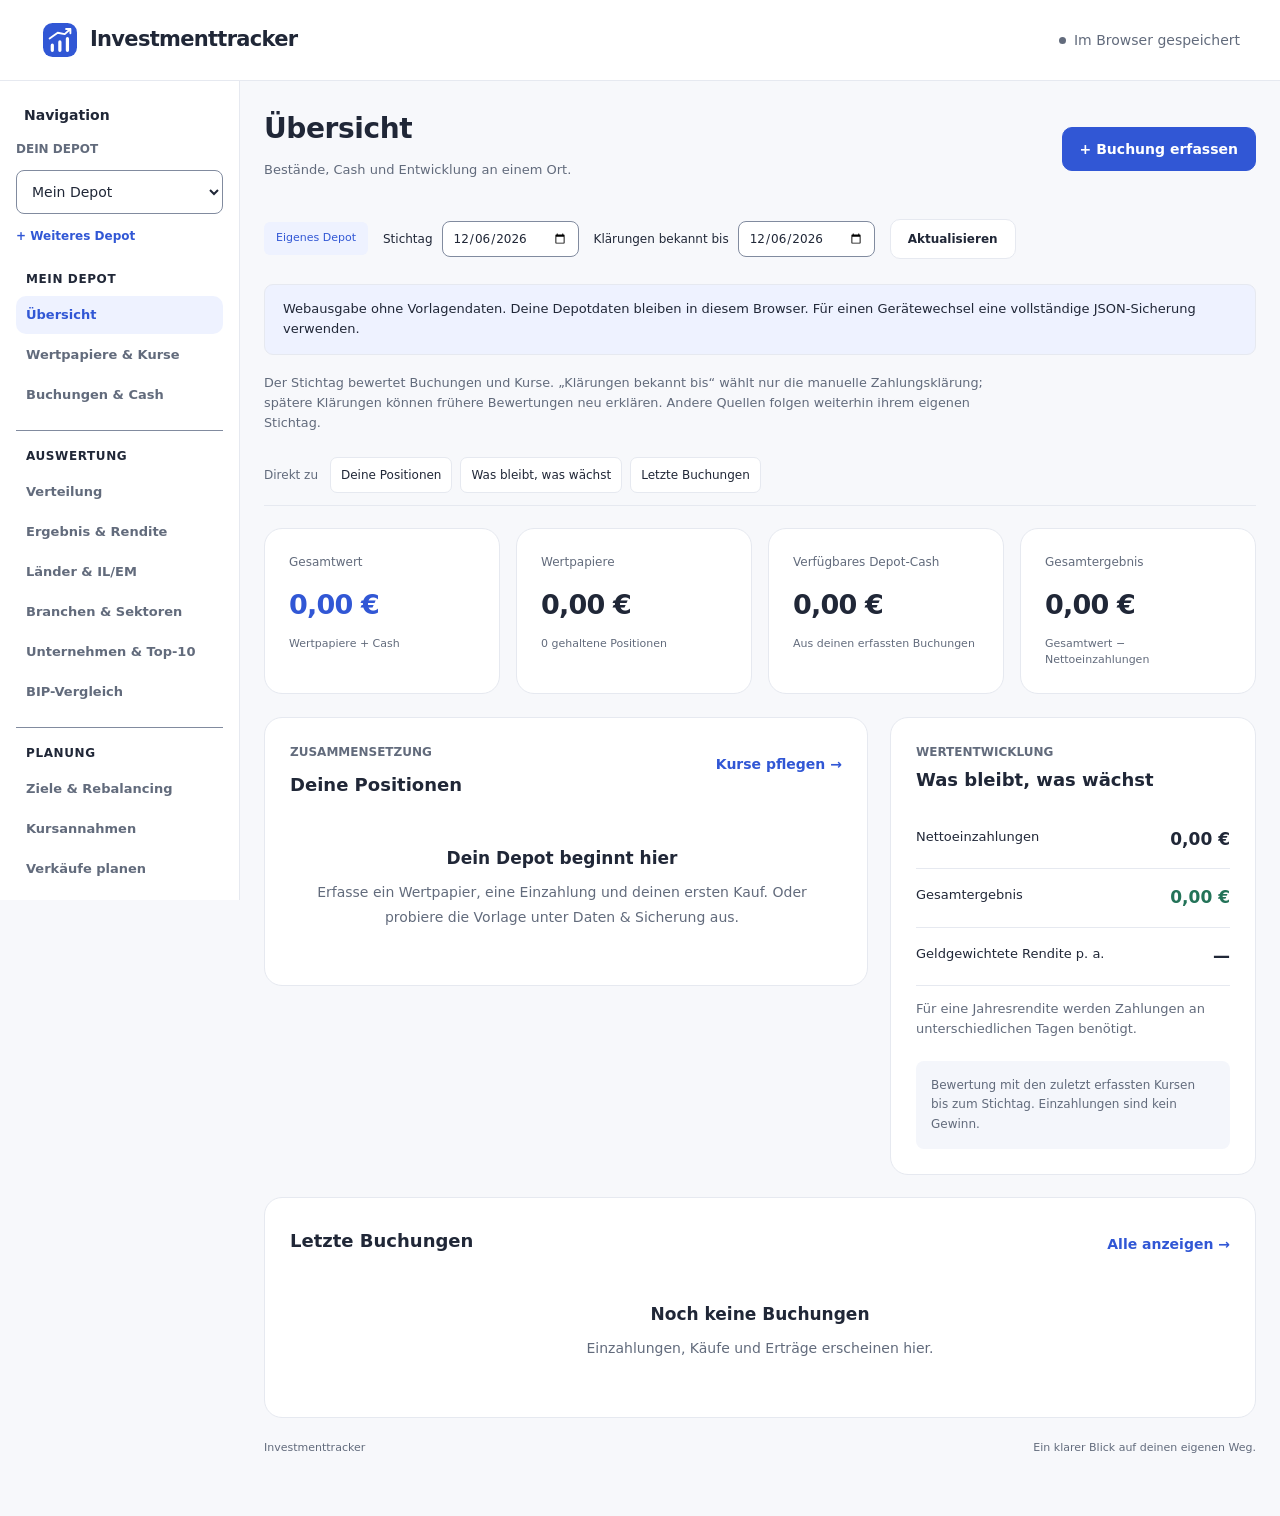
==== docs/index.html @ a282d208 "Datenfreie Website für GitHub Pages bereitstellen" ====
<!doctype html>
<html lang="de"><head><meta charset="utf-8"><meta http-equiv="Content-Security-Policy" content="default-src 'none'; script-src 'unsafe-inline'; style-src 'unsafe-inline'; img-src data:; connect-src 'none'; object-src 'none'; base-uri 'none'"><meta name="viewport" content="width=device-width,initial-scale=1"><title>Investmenttracker</title><link rel="icon" href="[data-uri]"><style>
:root {
  color-scheme: var(--theme-scheme);
  font-family: "Segoe UI", system-ui, -apple-system, BlinkMacSystemFont, sans-serif;
  color: var(--text);
  background: var(--canvas);
  font-synthesis: none;
  line-height: 1.5;
  --theme-scheme: light;
  --accent: #3157d5;
  --accent-soft: #eef2ff;
  --on-accent: #fff;
  --canvas: #f7f8fb;
  --surface: #fff;
  --surface-soft: #f4f6fb;
  --surface-alt: #eff1f5;
  --hover: #edf0f6;
  --text: #202737;
  --muted: #626b7c;
  --border: #e6e9f0;
  --control-border: #818b9f;
  --danger: #a63636;
  --danger-bg: #fff0ee;
  --line: var(--border);
  --green: var(--accent);
  --mint: var(--accent);
}*{box-sizing:border-box}body{margin:0}button,input,select{font:inherit}button,a,input,select{touch-action:manipulation}button,.button,.file-label{cursor:pointer;border:0;border-radius:9px;font-weight:600;transition:background .15s;min-height:43px}button:disabled{opacity:.5;cursor:wait}button:focus-visible,a:focus-visible,input:focus-visible,select:focus-visible{outline:3px solid var(--accent);outline-offset:3px}button{padding:10px 17px}.primary{background:var(--green);color:var(--surface)}.primary:hover{background:var(--accent)}.secondary{background:var(--surface);color:var(--green);border:1px solid var(--border)}.secondary:hover{background:var(--hover)}.text-button{color:var(--accent);background:transparent;padding:7px 0;font-size:14px}.sidebar{position:fixed;inset:0 auto 0 0;width:245px;background:var(--surface);color:var(--text);padding:30px 22px;display:flex;flex-direction:column}.brand{display:flex;align-items:center;gap:8px;color:var(--surface);text-decoration:none;font-size:19px;font-weight:700;letter-spacing:-.6px}.brand-light{font-weight:400}.workspace{margin:40px 0 26px}.workspace label{display:block;font-size:10px;letter-spacing:1.8px;color:var(--muted);margin-bottom:12px}.workspace select{width:100%;background:var(--surface);color:var(--surface);border:1px solid var(--control-border);font-size:14px}.workspace .text-button{color:var(--mint);font-size:12px}.nav{width:100%;display:flex;gap:13px;align-items:center;margin-bottom:7px;text-align:left;color:var(--muted);background:none;font-weight:500;padding:13px}.nav.active{background:var(--accent-soft);color:var(--accent)}.sidebar-bottom{margin-top:auto;font-size:11px;line-height:1.6;color:var(--muted)}.sidebar-bottom small{display:block;color:var(--muted);margin-top:10px}.dot{display:inline-block;width:6px;height:6px;background:var(--mint);border-radius:50%;margin-right:6px}main{margin-left:245px;padding:38px 44px;max-width:none;min-width:0}header{display:flex;align-items:center;justify-content:space-between;gap:20px;margin-bottom:25px}h1{font-size:34px;letter-spacing:-1.1px;margin:6px 0}h2{font-size:18px;letter-spacing:-.3px;margin:4px 0 18px;font-weight:650}p{line-height:1.55}.eyebrow{font-size:10px;letter-spacing:1.8px;font-weight:700;color:var(--muted);margin:0}.muted{color:var(--muted);font-size:13px}.toolbar{display:flex;align-items:center;gap:15px;margin:20px 0 25px;flex-wrap:wrap;font-size:12px}.toolbar label{display:flex;align-items:center;gap:9px}.toolbar input{padding:6px 10px;min-height:36px}.toolbar button{min-height:36px;font-size:12px}.toolbar #save-state{margin-left:auto;font-size:11px}.pill{font-size:11px;background:var(--accent-soft);color:var(--accent);border-radius:20px;padding:8px 12px}.metrics{display:grid;grid-template-columns:repeat(4,minmax(0,1fr));gap:16px;margin-bottom:23px}.metric{background:var(--surface);border:1px solid var(--line);padding:24px;border-radius:13px}.metric:first-child{background:var(--surface);color:var(--surface);border-color:var(--surface)}.metric:first-child .metric-label,.metric:first-child small{color:var(--muted)}.metric-label{font-size:12px;color:var(--muted);margin-bottom:14px}.metric-value{font-size:27px;letter-spacing:-.8px;font-weight:650;overflow-wrap:anywhere}.metric small{display:block;font-size:11px;color:var(--muted);margin-top:10px}.panel{background:var(--surface);border:1px solid var(--line);border-radius:13px;padding:25px;margin-bottom:22px;min-width:0}.overview-grid{display:grid;grid-template-columns:1.65fr 1fr;gap:22px}.panel-heading{display:flex;justify-content:space-between;align-items:flex-start;gap:15px}.panel-heading h2{margin-bottom:15px}.panel-heading .eyebrow{margin-bottom:9px}.note{font-size:12px;line-height:1.6;background:var(--surface-soft);padding:15px;border-radius:8px;color:var(--muted);margin-top:22px}.empty{padding:30px 12px;text-align:center;color:var(--muted);line-height:1.8;font-size:14px}.empty strong{display:block;color:var(--text);font-size:17px;margin-bottom:7px}.table-wrap{overflow-x:auto}table{width:100%;border-collapse:collapse;font-size:13px}th{text-align:left;font-size:10px;letter-spacing:.7px;color:var(--muted);font-weight:600;padding:14px 10px;border-bottom:1px solid var(--line);white-space:nowrap}td{padding:15px 10px;border-bottom:1px solid var(--border);vertical-align:middle}tr:last-child td{border-bottom:0}td small{display:block;margin-top:5px;color:var(--muted);font-size:11px}.numeric{text-align:right;white-space:nowrap;font-variant-numeric:tabular-nums}.positive{color:#237358}.negative{color:var(--danger)}.position{padding:14px 0;border-bottom:1px solid var(--border)}.position:last-child{border:0}.position-head{display:flex;justify-content:space-between;gap:18px;font-size:13px}.position-name{max-width:75%}.position small{display:block;font-size:11px;color:var(--muted);margin-top:5px}progress{width:100%;height:5px;appearance:none;border:0;border-radius:5px;background:var(--surface-alt);margin-top:11px}progress::-webkit-progress-bar{background:var(--surface-alt);border-radius:5px}progress::-webkit-progress-value{background:var(--accent);border-radius:5px}.stat{display:flex;justify-content:space-between;gap:10px;padding:16px 0;border-bottom:1px solid var(--line);font-size:13px}.stat strong{font-size:17px}.notice{font-size:13px;background:var(--accent-soft);border:1px solid var(--border);padding:14px 18px;border-radius:9px;margin-bottom:18px;line-height:1.6}.notice.warning{background:#fff7e7;border-color:#eeddbb;color:#715521}.notice.error,.form-error{color:var(--danger);background:var(--danger-bg)}.form-error{border-radius:7px;padding:0 10px;line-height:1.6;font-size:13px}.form-error:not(:empty){padding:10px}.data-grid{display:grid;grid-template-columns:1fr 1fr;gap:0 22px}.data-grid p{font-size:14px;color:var(--muted)}.step{color:var(--accent);font-size:12px;font-weight:700;display:block;margin-bottom:13px}.button{display:inline-flex;text-decoration:none;padding:12px 17px}.file-label{display:block;background:var(--surface-soft);padding:12px;font-size:13px}.file-label input{display:block;font-size:12px;margin-top:10px;max-width:100%}.path{font-family:monospace;overflow-wrap:anywhere;font-size:13px}.search-label{font-size:12px;color:var(--muted)}.search-label input{margin-left:8px;max-width:220px}input,select{border:1px solid var(--control-border);border-radius:7px;padding:11px;min-height:43px;max-width:100%;background:var(--surface);color:var(--text)}dialog{border:1px solid var(--line);border-radius:16px;padding:28px;width:540px;max-width:calc(100vw - 24px);max-height:calc(100dvh - 32px);overflow-y:auto;color:var(--text);box-shadow:0 25px 100px #20273718}dialog::backdrop{background:#20273766;backdrop-filter:blur(3px)}.dialog-heading{display:flex;justify-content:space-between;align-items:center;gap:12px;margin-bottom:18px}.dialog-heading h2{margin:0;font-size:22px}.icon-button{background:none;font-size:25px;padding:0 10px}.field{display:flex;flex-direction:column;gap:7px;margin:14px 0;font-size:13px;font-weight:600}.field small{color:var(--muted);font-weight:400;line-height:1.5}.form-grid{display:grid;grid-template-columns:1fr 1fr;gap:0 14px}.dialog-actions{display:flex;justify-content:flex-end;gap:10px;margin-top:20px}.void{opacity:.55}.tag{font-size:10px;border-radius:5px;background:var(--surface-soft);padding:3px 6px;white-space:nowrap}.row-action{font-size:11px;padding:6px 8px;min-height:34px;background:var(--canvas);color:var(--text)}footer{display:flex;justify-content:space-between;color:var(--muted);font-size:11px;margin:20px 0}#toast{position:fixed;bottom:25px;right:25px;max-width:500px;background:var(--text);color:var(--surface);padding:16px 22px;border-radius:12px;box-shadow:0 5px 25px #1233;z-index:100;overflow-wrap:anywhere}[hidden]{display:none!important}@media(min-width:1500px){main{padding:45px 65px}}@media(max-width:1100px){.sidebar{width:205px;padding:25px 15px}.brand{font-size:16px}.brand img{width:35px}main{margin-left:205px;padding:28px 24px}.metrics{grid-template-columns:repeat(2,1fr)}.overview-grid{grid-template-columns:1fr}h1{font-size:30px}}@media(max-width:650px){.sidebar{position:static;width:100%;padding:13px 16px;display:block}.brand img{width:32px;height:32px}.brand{font-size:19px}.workspace{margin:13px 0 6px;display:flex;gap:10px;align-items:center}.workspace label{display:none}.workspace select{max-width:70%;min-height:38px;padding:6px}.workspace button{white-space:nowrap}.sidebar nav{display:flex;justify-content:space-between;gap:3px}.nav{justify-content:center;font-size:13px;padding:10px 4px;margin:4px 0;gap:4px}.nav span{font-size:11px}.sidebar-bottom{display:none}main{margin:0;padding:22px 15px}header{align-items:flex-start;gap:12px}header .primary{font-size:12px;max-width:130px;padding:10px}h1{font-size:27px}.eyebrow{font-size:9px}#subtitle{font-size:12px}.toolbar{gap:9px}.toolbar #save-state{width:100%;margin:0}.metrics{gap:10px}.metric{padding:17px 14px}.metric-value{font-size:22px}.metric-label{font-size:11px}.panel{padding:18px 14px}.data-grid{grid-template-columns:1fr}.panel-heading{flex-wrap:wrap}.form-grid{grid-template-columns:1fr}dialog{padding:20px}.dialog-actions{flex-wrap:wrap}.dialog-actions button{flex:1}.position-name{max-width:70%}footer span{display:none}#toast{left:15px;right:15px;bottom:15px}.search-label input{max-width:180px}td,th{padding:12px 7px}.toolbar input{width:139px}}

/* Keep the overview compact and dialog actions visible on small screens. */
.overview-grid{align-items:start}#positions{max-height:540px;overflow-y:auto;padding-right:8px}#editor-form{display:flex;flex-direction:column;max-height:calc(100dvh - 100px)}#fields{overflow-y:auto;min-height:0;padding:0 4px}.dialog-heading,.dialog-actions,.form-error{flex-shrink:0}#editor .dialog-actions{background:var(--surface);margin-top:10px;padding-top:10px;border-top:1px solid var(--line)}



/* TaskTracker 2 palettes and component styling (17.11.2026). */
:root[data-color-theme="green"] { --accent: #21734b; --accent-soft: #e8f4ed; --canvas: #f5f9f6; --surface-soft: #eef5f0; --surface-alt: #e7efe9; --hover: #e6f0e9; }
:root[data-color-theme="purple"] { --accent: #7541b3; --accent-soft: #f2ebfb; --canvas: #f8f6fb; --surface-soft: #f3eff8; --surface-alt: #eee8f5; --hover: #eee7f7; }
:root[data-color-theme="sand"] { --accent: #865d2b; --accent-soft: #f7eddf; --canvas: #faf7f1; --surface: #fffdf9; --surface-soft: #f6f0e6; --surface-alt: #eee6d9; --hover: #f1e8d9; --border: #e5ddd0; }
:root[data-color-theme="dark"] { --theme-scheme: dark; --accent: #9bb4ff; --accent-soft: #293958; --on-accent: #142039; --canvas: #131b27; --surface: #1c2635; --surface-soft: #243043; --surface-alt: #28364b; --hover: #30415b; --text: #edf1f8; --muted: #b2bed1; --border: #3c4b61; --control-border: #7c8ca5; --danger: #ffaaa5; --danger-bg: #492b34; }
.sidebar{background:var(--surface);color:var(--text);border-right:1px solid var(--border);width:240px;padding:24px 16px}
.brand{color:var(--text);font-weight:650;letter-spacing:-.7px}
.brand-light{font-weight:650}
.workspace{margin:32px 0 24px}
.workspace label{font-size:12px;letter-spacing:0;font-weight:600}
.workspace select{color:var(--text)}
.nav{font-size:14px;font-weight:600;border-radius:10px;padding:12px;margin-bottom:4px}
.nav:hover{background:var(--hover)}
.nav.active{background:var(--accent-soft);color:var(--accent)}
main{margin-left:240px;padding:24px 24px 40px}
h1{font-size:28px;font-weight:650;line-height:1.3;letter-spacing:-.4px}
h2{font-size:18px;letter-spacing:0}
.eyebrow{font-size:12px;letter-spacing:0;font-weight:600}
button,.button,.file-label{border-radius:10px;min-height:44px;font-size:14px}
.primary{background:var(--accent);color:var(--on-accent);border:1px solid var(--accent)}
.primary:hover{filter:brightness(.96)}
.secondary{color:var(--text);border-color:var(--border)}
.metric,.panel{border-radius:18px}
.metric:first-child{color:var(--text);border-color:var(--border);background:var(--surface)}
.metric:first-child .metric-value{color:var(--accent)}
.metric:first-child .metric-label,.metric:first-child small{color:var(--muted)}
input,select{border-radius:8px;min-height:44px;color:var(--text);background:var(--surface)}
th{background:var(--surface-soft);letter-spacing:0;font-size:12px}
tbody tr:hover{background:var(--surface-soft)}
dialog{background:var(--surface);border-radius:18px;padding:24px}
dialog::backdrop{backdrop-filter:none}
.dialog-heading h2{font-size:20px}
.icon-button{color:var(--text)}
.pill{border-radius:6px}
#toast{color:var(--canvas)}
.appearance-setting{display:flex;align-items:center;gap:12px;flex-wrap:wrap;font-size:14px}
:root[data-color-theme="dark"] .positive{color:#89d8ac}
:root[data-color-theme="dark"] .notice.warning{background:#44391f;border-color:#776237;color:#f3d490}
@media(min-width:1500px){main{padding:24px 40px 40px}}
@media(max-width:1100px) and (min-width:651px){.sidebar{width:220px}main{margin-left:220px}.brand{font-size:16px}}
@media(max-width:650px){.sidebar{width:100%;padding:16px;border-right:0;border-bottom:1px solid var(--border)}main{margin:0;padding:24px 16px}.workspace{margin:13px 0 6px}.nav{font-size:12px;padding:10px 4px}h1{font-size:26px}.eyebrow{font-size:11px}.metric,.panel{border-radius:14px}dialog{padding:20px}}

/* Distribution and explicit upgrade flow. */
#countries details{margin-top:12px}#countries summary{cursor:pointer;font-weight:600;font-size:13px}
#countries td{vertical-align:top}#countries small{display:block;overflow-wrap:anywhere}
#countries a{color:var(--accent)}
#country-editor{width:min(760px,calc(100% - 32px));max-height:90vh;overflow:auto}
.country-row{padding:16px 0;border-bottom:1px solid var(--border);display:grid;grid-template-columns:repeat(2,minmax(0,1fr));gap:12px}
.country-row .field{min-width:0}.country-row .text-button{text-align:left}
@media(max-width:650px){
 #countries .comparison-table,#countries .comparison-table tbody,#countries .comparison-table tr,#countries .comparison-table td{display:block;width:100%}
 #countries .comparison-table thead{display:none}
 #countries .comparison-table tr{padding:14px 0;border-bottom:1px solid var(--border)}
 #countries .comparison-table td{padding:6px 0;border:0;white-space:normal;overflow-wrap:anywhere;min-width:0}
 #countries .comparison-table td:not(:first-child)::before{content:attr(data-label) ": ";color:var(--muted)}
 #countries .panel-heading{flex-wrap:wrap}#countries .panel-heading button{width:100%}
 .country-row{grid-template-columns:minmax(0,1fr)}
}
#returns details{margin-top:12px}#returns summary{cursor:pointer;font-size:12px;font-weight:600}
#returns td{vertical-align:top}#returns td:first-child{min-width:220px}
.performance-details{font-size:12px;margin:10px 0}.performance-details div{display:flex;justify-content:space-between;gap:16px;margin:6px 0}.performance-details dd{margin:0;white-space:nowrap}
@media(max-width:650px){
 #returns .comparison-table,#returns .comparison-table tbody,#returns .comparison-table tr,#returns .comparison-table td{display:block;width:100%}
 #returns .comparison-table thead{display:none}
 #returns .comparison-table tr{padding:14px 0;border-bottom:1px solid var(--border)}
 #returns .comparison-table td{padding:6px 0;border:0;white-space:normal;overflow-wrap:anywhere;min-width:0}
 #returns .comparison-table td:not(:first-child)::before{content:attr(data-label) ": ";color:var(--muted)}
}
#targets details{margin-top:20px}#targets summary{cursor:pointer;font-weight:600}
#targets h3{margin-top:28px}
#scenarios details{margin-top:20px}#scenarios summary{cursor:pointer;font-weight:600}
#scenarios h3{margin-top:28px}#scenarios .field{min-width:0}
#scenarios #scenario-discard{margin-left:16px}
@media(max-width:650px){
 #scenarios .comparison-table,#scenarios .comparison-table tbody,#scenarios .comparison-table tr,#scenarios .comparison-table td{display:block;width:100%}
 #scenarios .comparison-table thead{display:none}
 #scenarios .comparison-table tr{padding:14px 0;border-bottom:1px solid var(--border)}
 #scenarios .comparison-table td{padding:5px 0;border:0;white-space:normal;overflow-wrap:anywhere}
 #scenarios .comparison-table td:not(:first-child)::before{content:attr(data-label) ": ";color:var(--muted)}
 #scenarios #scenario-discard{display:block;margin:12px 0}
}
@media(max-width:650px){
 #targets .comparison-table,#targets .comparison-table tbody,#targets .comparison-table tr,#targets .comparison-table td{display:block;width:100%}
 #targets .comparison-table thead{display:none}
 #targets .comparison-table tr{padding:14px 0;border-bottom:1px solid var(--border)}
 #targets .comparison-table td{padding:5px 0;border:0;white-space:normal}
 #targets .comparison-table td:first-child{font-weight:700}
 #targets .comparison-table td::before{color:var(--muted)}
 #targets .comparison-table td:nth-child(2)::before{content:"Ist: "}
 #targets .comparison-table td:nth-child(3)::before{content:"Ziel: "}
 #targets .comparison-table td:nth-child(4)::before{content:"Abweichung (Prozentpunkte): "}
 #targets .comparison-table td:nth-child(5)::before{content:"Relativ zum Ziel: "}
 #targets .comparison-table td:nth-child(6)::before{content:"Sollbetrag: "}
 #targets .comparison-table td:nth-child(7)::before{content:"Soll minus Ist: "}
 #targets .comparison-table td:nth-child(8)::before{content:"Status: "}
}
.allocation-row{padding:16px 0;border-bottom:1px solid var(--border)}
.allocation-row .position-head{flex-wrap:wrap;gap:8px}
.region-match-list{padding-left:20px;line-height:1.5}.region-match-list li{margin:14px 0}.region-match-list small{display:block;color:var(--muted)}
.backup-confirm{display:flex;gap:12px;align-items:center;margin:20px 0;font-size:14px}.backup-confirm input{min-height:24px;width:24px;flex:0 0 24px}
.migration-paused{margin:32px 32px 32px 264px;max-width:720px}
#preview details{margin-top:16px}#preview summary{cursor:pointer;font-weight:600}
@media(max-width:650px){.sidebar nav{flex-wrap:wrap;justify-content:flex-start}.sidebar .nav{flex:1 1 30%;margin:0}.migration-paused{margin:16px}.position-head span{overflow-wrap:anywhere}#distribution .panel-heading button{width:100%}}

@media(max-width:650px){
 #region-sources table,#region-sources tbody,#region-sources tr,#region-sources td{display:block;width:100%}
 #region-sources thead{display:none}
 #region-sources tr{padding:14px 0;border-bottom:1px solid var(--border)}
 #region-sources td{padding:6px 0;border:0;overflow-wrap:anywhere}
 #region-sources td:first-child{font-weight:600}
 #region-sources td:nth-child(2)::before{content:"Abdeckung: ";color:var(--muted)}
 #region-sources td:last-child{display:flex;gap:8px;flex-wrap:wrap}
 #region-sources .row-action{min-height:44px;padding:10px 14px}
}

/* Sectors use the same source-table and editor patterns as countries. */
#sectors td{vertical-align:top}#sectors small{display:block;overflow-wrap:anywhere}#sectors a{color:var(--accent)}#sectors details{margin-top:12px}#sectors summary{cursor:pointer;font-size:13px;font-weight:600}.sector-history{padding:12px 0;border-bottom:1px solid var(--border);overflow-wrap:anywhere}
#sector-editor{width:min(760px,calc(100% - 32px));max-height:90vh;overflow:auto}.sector-row{display:grid;grid-template-columns:repeat(2,minmax(0,1fr));gap:12px;padding:16px 0;border-bottom:1px solid var(--border)}.sector-row .field{min-width:0}.sector-row .text-button{text-align:left}
@media(max-width:650px){#sectors .comparison-table,#sectors .comparison-table tbody,#sectors .comparison-table tr,#sectors .comparison-table td{display:block;width:100%}#sectors .comparison-table thead{display:none}#sectors .comparison-table tr{padding:14px 0;border-bottom:1px solid var(--border)}#sectors .comparison-table td{padding:6px 0;border:0;white-space:normal;overflow-wrap:anywhere;min-width:0}#sectors .comparison-table td:not(:first-child)::before{content:attr(data-label) ": ";color:var(--muted)}#sectors .panel-heading{flex-wrap:wrap}#sectors .panel-heading button{width:100%}.sector-row{grid-template-columns:minmax(0,1fr)}#sector-summary .stat{flex-wrap:wrap}}

/* Sectors use the same source-table and editor patterns as countries. */
#companies td{vertical-align:top}#companies small{display:block;overflow-wrap:anywhere}#companies a{color:var(--accent)}#companies details{margin-top:12px}#companies summary{cursor:pointer;font-size:13px;font-weight:600}.sector-history{padding:12px 0;border-bottom:1px solid var(--border);overflow-wrap:anywhere}
#sector-editor{width:min(760px,calc(100% - 32px));max-height:90vh;overflow:auto}.sector-row{display:grid;grid-template-columns:repeat(2,minmax(0,1fr));gap:12px;padding:16px 0;border-bottom:1px solid var(--border)}.sector-row .field{min-width:0}.sector-row .text-button{text-align:left}
@media(max-width:650px){#companies .comparison-table,#companies .comparison-table tbody,#companies .comparison-table tr,#companies .comparison-table td{display:block;width:100%}#companies .comparison-table thead{display:none}#companies .comparison-table tr{padding:14px 0;border-bottom:1px solid var(--border)}#companies .comparison-table td{padding:6px 0;border:0;white-space:normal;overflow-wrap:anywhere;min-width:0}#companies .comparison-table td:not(:first-child)::before{content:attr(data-label) ": ";color:var(--muted)}#companies .panel-heading{flex-wrap:wrap}#companies .panel-heading button{width:100%}.sector-row{grid-template-columns:minmax(0,1fr)}#sector-summary .stat{flex-wrap:wrap}}

#companies .field{min-width:0}#companies select{width:100%;min-width:0}.nav[data-page=companies]{white-space:normal;min-width:0;overflow-wrap:anywhere}

#company-editor{width:min(760px,calc(100% - 24px));max-height:90dvh;overflow:auto}.company-edit-row{display:grid;grid-template-columns:repeat(2,minmax(0,1fr));gap:12px;border-bottom:1px solid var(--border);padding:12px 0}.company-edit-row .field{min-width:0}@media(max-width:650px){.company-edit-row{grid-template-columns:minmax(0,1fr)}}

/* Sectors use the same source-table and editor patterns as countries. */
#gdp td{vertical-align:top}#gdp small{display:block;overflow-wrap:anywhere}#gdp a{color:var(--accent)}#gdp details{margin-top:12px}#gdp summary{cursor:pointer;font-size:13px;font-weight:600}.sector-history{padding:12px 0;border-bottom:1px solid var(--border);overflow-wrap:anywhere}
#sector-editor{width:min(760px,calc(100% - 32px));max-height:90vh;overflow:auto}.sector-row{display:grid;grid-template-columns:repeat(2,minmax(0,1fr));gap:12px;padding:16px 0;border-bottom:1px solid var(--border)}.sector-row .field{min-width:0}.sector-row .text-button{text-align:left}
@media(max-width:650px){#gdp .comparison-table,#gdp .comparison-table tbody,#gdp .comparison-table tr,#gdp .comparison-table td{display:block;width:100%}#gdp .comparison-table thead{display:none}#gdp .comparison-table tr{padding:14px 0;border-bottom:1px solid var(--border)}#gdp .comparison-table td{padding:6px 0;border:0;white-space:normal;overflow-wrap:anywhere;min-width:0}#gdp .comparison-table td:not(:first-child)::before{content:attr(data-label) ": ";color:var(--muted)}#gdp .panel-heading{flex-wrap:wrap}#gdp .panel-heading button{width:100%}.sector-row{grid-template-columns:minmax(0,1fr)}#sector-summary .stat{flex-wrap:wrap}}

/* Sectors use the same source-table and editor patterns as countries. */
#gdp td{vertical-align:top}#gdp small{display:block;overflow-wrap:anywhere}#gdp a{color:var(--accent)}#gdp details{margin-top:12px}#gdp summary{cursor:pointer;font-size:13px;font-weight:600}.sector-history{padding:12px 0;border-bottom:1px solid var(--border);overflow-wrap:anywhere}
#sector-editor{width:min(760px,calc(100% - 32px));max-height:90vh;overflow:auto}.sector-row{display:grid;grid-template-columns:repeat(2,minmax(0,1fr));gap:12px;padding:16px 0;border-bottom:1px solid var(--border)}.sector-row .field{min-width:0}.sector-row .text-button{text-align:left}
@media(max-width:650px){#gdp .comparison-table,#gdp .comparison-table tbody,#gdp .comparison-table tr,#gdp .comparison-table td{display:block;width:100%}#gdp .comparison-table thead{display:none}#gdp .comparison-table tr{padding:14px 0;border-bottom:1px solid var(--border)}#gdp .comparison-table td{padding:6px 0;border:0;white-space:normal;overflow-wrap:anywhere;min-width:0}#gdp .comparison-table td:not(:first-child)::before{content:attr(data-label) ": ";color:var(--muted)}#gdp .panel-heading{flex-wrap:wrap}#gdp .panel-heading button{width:100%}.sector-row{grid-template-columns:minmax(0,1fr)}#sector-summary .stat{flex-wrap:wrap}}


#gdp .field{min-width:0}#gdp select{width:100%;min-width:0}#gdp .stat{flex-wrap:wrap}.gdp-choice{display:flex;align-items:center;gap:8px;font-size:13px;min-height:44px}#gdp-country-options{display:grid;grid-template-columns:repeat(auto-fit,minmax(160px,1fr))}.nav[data-page=gdp]{white-space:normal;min-width:0}

/* Sectors use the same source-table and editor patterns as countries. */
#allowances td{vertical-align:top}#allowances small{display:block;overflow-wrap:anywhere}#allowances a{color:var(--accent)}#allowances details{margin-top:12px}#allowances summary{cursor:pointer;font-size:13px;font-weight:600}.sector-history{padding:12px 0;border-bottom:1px solid var(--border);overflow-wrap:anywhere}
#sector-editor{width:min(760px,calc(100% - 32px));max-height:90vh;overflow:auto}.sector-row{display:grid;grid-template-columns:repeat(2,minmax(0,1fr));gap:12px;padding:16px 0;border-bottom:1px solid var(--border)}.sector-row .field{min-width:0}.sector-row .text-button{text-align:left}
@media(max-width:650px){#allowances .comparison-table,#allowances .comparison-table tbody,#allowances .comparison-table tr,#allowances .comparison-table td{display:block;width:100%}#allowances .comparison-table thead{display:none}#allowances .comparison-table tr{padding:14px 0;border-bottom:1px solid var(--border)}#allowances .comparison-table td{padding:6px 0;border:0;white-space:normal;overflow-wrap:anywhere;min-width:0}#allowances .comparison-table td:not(:first-child)::before{content:attr(data-label) ": ";color:var(--muted)}#allowances .panel-heading{flex-wrap:wrap}#allowances .panel-heading button{width:100%}.sector-row{grid-template-columns:minmax(0,1fr)}#sector-summary .stat{flex-wrap:wrap}}

/* Sectors use the same source-table and editor patterns as countries. */
#allowances td{vertical-align:top}#allowances small{display:block;overflow-wrap:anywhere}#allowances a{color:var(--accent)}#allowances details{margin-top:12px}#allowances summary{cursor:pointer;font-size:13px;font-weight:600}.sector-history{padding:12px 0;border-bottom:1px solid var(--border);overflow-wrap:anywhere}
#sector-editor{width:min(760px,calc(100% - 32px));max-height:90vh;overflow:auto}.sector-row{display:grid;grid-template-columns:repeat(2,minmax(0,1fr));gap:12px;padding:16px 0;border-bottom:1px solid var(--border)}.sector-row .field{min-width:0}.sector-row .text-button{text-align:left}
@media(max-width:650px){#allowances .comparison-table,#allowances .comparison-table tbody,#allowances .comparison-table tr,#allowances .comparison-table td{display:block;width:100%}#allowances .comparison-table thead{display:none}#allowances .comparison-table tr{padding:14px 0;border-bottom:1px solid var(--border)}#allowances .comparison-table td{padding:6px 0;border:0;white-space:normal;overflow-wrap:anywhere;min-width:0}#allowances .comparison-table td:not(:first-child)::before{content:attr(data-label) ": ";color:var(--muted)}#allowances .panel-heading{flex-wrap:wrap}#allowances .panel-heading button{width:100%}.sector-row{grid-template-columns:minmax(0,1fr)}#sector-summary .stat{flex-wrap:wrap}}


#allowances .field{min-width:0}#allowances select{width:100%;min-width:0}#allowances .stat{flex-wrap:wrap}.nav[data-page=allowances]{white-space:normal;min-width:0}#al-editor{width:min(600px,calc(100% - 24px))}

.sidebar{overflow-y:auto}.sidebar nav{flex-shrink:0}
.qb-row{border:1px solid var(--line);border-radius:10px;padding:16px;margin:14px 0;overflow-wrap:anywhere}.qb-row>small,.qb-selection small{display:block;color:var(--muted);font-size:12px;margin-top:5px}.qb-selection{display:flex;gap:12px;align-items:center;font-weight:600}.qb-selection input{width:22px;min-height:22px;flex-shrink:0}.qb-fields{display:grid;grid-template-columns:1fr 1fr 1.4fr;gap:12px}.qb-fields .field{min-width:0;margin:4px 0}.qb-common{display:flex;gap:12px;align-items:flex-end;flex-wrap:wrap}.qb-common .field{flex:1;min-width:160px;margin:0}.qb-common button{flex:1}#quote-batch{width:940px}#quote-batch .dialog-actions{flex-wrap:wrap}#quote-batch-open{margin-bottom:18px}#qb-preview h3{margin-top:0}#quote-batch input:disabled{opacity:.65}@media(max-width:650px){.qb-fields{grid-template-columns:1fr}.qb-common{display:block}.qb-common .field{margin:14px 0}.qb-row{padding:12px}#quote-batch .dialog-actions button{flex:1;min-width:120px}}
.profile-actions{display:flex;flex-wrap:wrap;gap:10px;margin:16px 0}#planning-profiles{overflow-wrap:anywhere}#planning-profiles select{width:100%}#pp-editor select{width:100%}@media(max-width:650px){.profile-actions button{flex:1;min-width:140px}#pp-editor .dialog-actions{flex-wrap:wrap}}
.md-data{display:grid;grid-template-columns:minmax(110px,1fr) minmax(0,3fr);gap:10px 18px;font-size:13px;margin:20px 0}.md-data dt{color:var(--muted)}.md-data dd{margin:0;overflow-wrap:anywhere}.md-data small{display:block;color:var(--muted)}.md-history-row{border:1px solid var(--line);border-radius:10px;padding:16px;margin:14px 0;overflow-wrap:anywhere}.md-pick-row{display:flex;align-items:center;gap:12px;border-bottom:1px solid var(--line);padding:12px 0;font-size:13px}.md-pick-row input{width:22px;min-height:22px;flex-shrink:0}.md-pick-row small{display:block;color:var(--muted)}#md-editor,#md-picker{width:780px}#md-fields details{margin:18px 0;border-top:1px solid var(--line);padding-top:14px}#md-picker .dialog-actions{flex-wrap:wrap}#metadata-panel{overflow-wrap:anywhere}#metadata-panel .field select{width:100%}@media(max-width:650px){.md-data{grid-template-columns:1fr;gap:4px}.md-data dd{margin-bottom:12px}#metadata-panel .panel-heading{display:block}#md-editor .dialog-actions{flex-wrap:wrap}}
/* Dated payment interpretation controls and mobile-safe evidence/history. */
#pc-date-note{font-size:.8rem;max-width:90ch}#pc-panel select{width:100%;min-width:0}#pc-panel p,#pc-editor p,#pc-history{overflow-wrap:anywhere}#pc-editor{width:min(680px,calc(100vw - 24px))}#pc-preview dl{margin-bottom:1.5rem}.toolbar{flex-wrap:wrap}
/* Liquidity totals use the existing stacked comparison tables on narrow screens. */
.lq-precision{display:flex;gap:.6rem;align-items:center}.lq-precision input{width:auto}#liquidity-panel p,#liquidity-panel dd{overflow-wrap:anywhere}#liquidity-panel details{margin-top:1rem}#liquidity-panel .stat{flex-wrap:wrap}
@media(max-width:650px){#liquidity-panel .comparison-table,#liquidity-panel .comparison-table tbody,#liquidity-panel .comparison-table tr,#liquidity-panel .comparison-table td{display:block;width:100%}#liquidity-panel .comparison-table thead{display:none}#liquidity-panel .comparison-table tr{padding:14px 0;border-bottom:1px solid var(--line)}#liquidity-panel .comparison-table td{padding:6px 0;border:0;white-space:normal;overflow-wrap:anywhere;min-width:0}#liquidity-panel .comparison-table td:not(:first-child)::before{content:attr(data-label) ": ";color:var(--muted)}}
#sale-scenario-panel p,#sale-scenario-panel td{overflow-wrap:anywhere}#sale-scenario-panel details{margin-top:1rem}@media(max-width:650px){#sale-scenario-panel .comparison-table,#sale-scenario-panel .comparison-table tbody,#sale-scenario-panel .comparison-table tr,#sale-scenario-panel .comparison-table td{display:block;width:100%}#sale-scenario-panel .comparison-table thead{display:none}#sale-scenario-panel .comparison-table tr{padding:14px 0;border-bottom:1px solid var(--line)}#sale-scenario-panel .comparison-table td{padding:6px 0;border:0;white-space:normal;min-width:0}#sale-scenario-panel .comparison-table td:not(:first-child)::before{content:attr(data-label) ": ";color:var(--muted)}}
#sale-scenario-panel .field{min-width:0}#sale-scenario-panel select{width:100%;min-width:0;max-width:100%}
#cg-editor{width:min(900px,calc(100vw - 24px))}#cg-editor .field,#cg-panel{min-width:0}#cg-editor input,#cg-editor select{width:100%;min-width:0}.cg-row{display:grid;grid-template-columns:minmax(0,2fr) minmax(0,2fr) minmax(0,1fr) auto;gap:10px;align-items:end;border-bottom:1px solid var(--line);padding:12px 0}.cg-checkbox{display:flex;align-items:center;gap:10px}.cg-checkbox input{width:auto!important}#cg-panel p,#cg-preview p{overflow-wrap:anywhere}@media(max-width:650px){.cg-row{grid-template-columns:minmax(0,1fr)}#cg-panel .panel-heading{display:block}#cg-editor .dialog-actions{flex-wrap:wrap}}
@media(max-width:650px){#cg-editor .comparison-table,#cg-editor .comparison-table tbody,#cg-editor .comparison-table tr,#cg-editor .comparison-table td{display:block;width:100%}#cg-editor .comparison-table thead{display:none}#cg-editor .comparison-table tr{padding:12px 0;border-bottom:1px solid var(--line)}#cg-editor .comparison-table td{white-space:normal;overflow-wrap:anywhere;border:0;padding:5px 0}#cg-editor .comparison-table td:not(:first-child)::before{content:attr(data-label) ": ";color:var(--muted)}}

/* Own comparison target editor. */
#ct-fields{border:0;padding:0;margin:0;min-width:0}#ct-panel{min-width:0}#ct-panel .field{min-width:0}#ct-panel input,#ct-panel select{width:100%;min-width:0}#ct-panel p{overflow-wrap:anywhere}#ct-panel .ct-actions{display:flex;flex-wrap:wrap;gap:10px;align-items:center;margin:12px 0}.ct-strategy{display:grid;grid-template-columns:minmax(0,2fr) minmax(0,1fr) auto;gap:12px;align-items:end;margin:12px 0}#ct-strategies input,#ct-regions input{min-width:0}#ct-history-rows article{overflow-wrap:anywhere}#ct-result .table-wrap{max-width:100%}#ct-void-dialog{max-width:min(560px,calc(100vw - 32px))}@media(max-width:600px){.ct-strategy{grid-template-columns:minmax(0,1fr) minmax(0,1fr)}.ct-strategy button{grid-column:1 / -1;justify-self:start}#ct-panel .ct-actions>*{max-width:100%}}

/* Shared manual gain target preview. */
#shared-gain-panel{min-width:0;overflow-wrap:anywhere}#shared-gain-panel .field{min-width:0}#shared-gain-panel input,#shared-gain-panel select{width:100%;min-width:0}.sg-row{min-width:0;border:1px solid var(--line);border-radius:10px;padding:14px;margin:18px 0}.sg-row legend{font-size:13px;color:var(--muted)}#shared-gain-panel details{margin:16px 0}#sg-result .table-wrap{max-width:100%}@media(max-width:650px){#shared-gain-panel .comparison-table,#shared-gain-panel .comparison-table tbody,#shared-gain-panel .comparison-table tr,#shared-gain-panel .comparison-table td{display:block;width:100%}#shared-gain-panel .comparison-table thead{display:none}#shared-gain-panel .comparison-table tr{padding:12px 0;border-bottom:1px solid var(--line)}#shared-gain-panel .comparison-table td{padding:5px 0;border:0;white-space:normal;overflow-wrap:anywhere;min-width:0}#shared-gain-panel .comparison-table td:not(:first-child)::before{content:attr(data-label) ": ";color:var(--muted)}.sg-row{padding:10px}}

.sp-context{overflow-wrap:anywhere;margin:16px 0}.sp-context p:last-child{margin-bottom:0}.sp-manual-field{min-width:0}.sp-plan-warning{font-weight:600}

#valuation{min-width:0;overflow-wrap:anywhere}.pv-row{min-width:0;border:1px solid var(--line);border-radius:10px;margin:16px 0;padding:14px}.pv-row .field{min-width:0}.pv-row input,.pv-row select{min-width:0;width:100%}.pv-sides{display:grid;grid-template-columns:repeat(2,minmax(0,1fr));gap:20px}#valuation details{margin:14px 0}@media(max-width:650px){.pv-sides{grid-template-columns:minmax(0,1fr)}#valuation .comparison-table,#valuation tbody,#valuation tr,#valuation td{display:block;width:100%}#valuation thead{display:none}#valuation td{white-space:normal;border:0;padding:5px 0;overflow-wrap:anywhere}#valuation td::before{content:attr(data-label) ": ";color:var(--muted)}#valuation tr{border-bottom:1px solid var(--line);padding:12px 0}}

#pt-panel .field{min-width:0}#pt-panel input,#pt-panel select{width:100%;min-width:0}.pt-side{border-top:1px solid var(--line);margin-top:24px;padding-top:12px}#pt-panel p{overflow-wrap:anywhere}#pt-panel .table-wrap{max-width:100%}

#tr-panel .field{min-width:0}#tr-panel input,#tr-panel select{width:100%;min-width:0}#tr-panel{min-width:0;overflow-wrap:anywhere}#tr-panel .table-wrap{max-width:100%}

#pcv-panel{min-width:0;overflow-wrap:anywhere}#pcv-panel .table-wrap{max-width:100%}.pcv-side{border-top:1px solid var(--line);margin-top:24px;padding-top:12px}.pcv-source{border-bottom:1px solid var(--line);padding:12px 0}

#psv-panel{min-width:0;overflow-wrap:anywhere}#psv-panel .table-wrap{max-width:100%}.psv-side{border-top:1px solid var(--line);margin-top:24px;padding-top:12px}.psv-source{border-bottom:1px solid var(--line);padding:12px 0}

#pcom-panel{min-width:0;overflow-wrap:anywhere}#pcom-panel .table-wrap{max-width:100%}.pcom-side{border-top:1px solid var(--line);margin-top:24px;padding-top:12px}.pcom-source{border-bottom:1px solid var(--line);padding:12px 0}

#pg-panel{min-width:0;overflow-wrap:anywhere}#pg-panel .table-wrap{max-width:100%}.pg-side{border-top:1px solid var(--line);margin-top:24px;padding-top:12px}.pg-option{display:block;padding:8px 0}.pg-option small{overflow-wrap:anywhere}

#tl-panel{min-width:0;overflow-wrap:anywhere}#tl-panel .table-wrap{max-width:100%}.tl-side{border-top:1px solid var(--line);padding-top:12px;margin-top:24px}

#qf-panel{min-width:0;overflow-wrap:anywhere}#qf-panel .table-wrap{max-width:100%}#qf-file{max-width:100%}
@media(max-width:650px){#qf-panel .comparison-table,#qf-panel tbody,#qf-panel tr,#qf-panel td{display:block;width:100%}#qf-panel thead{display:none}#qf-panel td{white-space:normal;border:0;padding:5px 0;overflow-wrap:anywhere}#qf-panel td::before{content:attr(data-label) ": ";color:var(--muted)}#qf-panel tr{border-bottom:1px solid var(--line);padding:12px 0}}

#sy-panel{min-width:0;overflow-wrap:anywhere}#sy-panel button{margin:8px 8px 8px 0;max-width:100%}#sy-panel input[type=password]{max-width:100%}

/* Shared top-level layout with TaskTracker: full-width brand/status header. */
:root{--app-header-height:80px}
body{padding-top:var(--app-header-height)}
.app-header{position:fixed;inset:0 0 auto;z-index:30;background:var(--surface);border-bottom:1px solid var(--border)}
.app-header-inner{height:var(--app-header-height);padding:16px 40px;display:flex;align-items:center;justify-content:space-between;gap:24px}
.app-header .brand{display:inline-flex;gap:10px;font-size:21px;font-weight:650;letter-spacing:-.7px;border-radius:8px;white-space:nowrap}
.app-header .brand img{width:40px;height:40px;flex-shrink:0}
.app-header .brand:focus-visible{outline:3px solid var(--accent);outline-offset:6px}
.app-header-status{display:inline-flex;align-items:center;gap:8px;color:var(--muted);font-size:14px;min-width:0}
.app-header-dot{width:7px;height:7px;flex:0 0 7px;border-radius:50%;background:var(--muted)}
.app-header #save-state{font-size:14px}
.sidebar{top:var(--app-header-height)}
.sidebar-title{font-size:14px;font-weight:650;margin:0 8px 24px}
.sidebar .workspace{margin:0 0 24px}
main>header{align-items:center}
@media(max-width:900px) and (min-width:651px){.app-header-inner{padding:16px 24px}}
@media(max-width:650px){
 :root{--app-header-height:92px}
 .app-header-inner{display:grid;grid-template-columns:minmax(0,1fr);align-content:center;gap:2px;padding:10px 16px}
 .app-header .brand{font-size:19px;gap:8px}
 .app-header .brand img{width:36px;height:36px}
 .app-header-status{margin-left:44px;gap:6px}
 .app-header #save-state{font-size:12px}
 .sidebar{top:auto}
 .sidebar-title{display:none}
 .sidebar .workspace{margin:0 0 10px}
 main>header{align-items:flex-start}
}

/* Use the available desktop width, with readable cards on 21:9 and 32:9. */
@media(min-width:1920px){
 .overview-grid{grid-template-columns:minmax(0,1.65fr) minmax(0,1fr)}
 .overview-grid>.panel,.data-grid>.panel{min-width:0}
 .panel>p,.panel>.note{max-width:90ch}
}
@media(min-width:2400px){
 #data>.data-grid{grid-template-columns:repeat(4,minmax(0,1fr))}
 #positions:has(>.position){display:grid;grid-template-columns:repeat(2,minmax(0,1fr));column-gap:28px;align-items:start}
 #positions>.position{min-width:0}
}

/* Group the same tasks as the workbook; keep every view directly reachable. */
.sidebar-title{margin-bottom:14px}
.sidebar .workspace{margin-bottom:12px}
.sidebar nav{display:block}
.nav-group{margin:0 0 16px}
.nav-group+.nav-group{border-top:1px solid var(--control-border);padding-top:16px}
.nav-group-title{margin:0 10px 8px;font-size:12px;font-weight:700;letter-spacing:.05em;color:var(--text);text-transform:uppercase}
.sidebar .nav{display:flex;width:100%;min-height:38px;padding:8px 10px;margin:2px 0;font-size:13px;text-align:left;justify-content:flex-start;line-height:1.4}
.sidebar .nav:focus-visible,.section-index a:focus-visible{outline:3px solid var(--accent);outline-offset:2px}
.sidebar .nav[aria-current=page]{background:var(--accent-soft);color:var(--accent);font-weight:600}
.section-index{display:flex;flex-wrap:wrap;align-items:center;gap:8px;margin:0 0 22px;padding:12px 0;border-bottom:1px solid var(--border)}
.section-index-label{font-size:12px;color:var(--muted);margin-right:4px}
.section-index a{display:inline-flex;align-items:center;min-height:36px;padding:6px 10px;border:1px solid var(--border);border-radius:7px;color:var(--text);background:var(--surface);text-decoration:none;font-size:12px;max-width:100%;overflow-wrap:anywhere}
.section-index a:hover{border-color:var(--accent);color:var(--accent)}
.navigation-target{scroll-margin-top:calc(var(--app-header-height) + 16px)}
@media(max-width:650px){
 .sidebar nav{display:block}
 .nav-group,.nav-group+.nav-group{min-width:0;margin:0;border-top:1px solid var(--control-border);padding-top:12px}
 .nav-group-title{margin-left:8px}
 .sidebar .nav{min-height:44px;flex:none;padding:8px;font-size:12px}
 .section-index{gap:6px}
 .section-index-label{width:100%}
 .section-index a{min-height:44px}
}

/* TaskTracker's mobile menu: native modal, left edge, same 1000px breakpoint. */
.header-brand{display:flex;align-items:center;gap:10px;min-width:0}
.menu-toggle,.menu-close{display:none;align-items:center;justify-content:center;flex:0 0 44px;width:44px;height:44px;padding:0;background:transparent;color:var(--text);border:0;border-radius:8px}
.menu-toggle:hover,.menu-close:hover{background:var(--hover)}
.sidebar{margin:0;max-width:none;max-height:none;height:calc(100dvh - var(--app-header-height));border:0;border-right:1px solid var(--border);border-radius:0;box-shadow:none;overflow:hidden}
.sidebar:not([open]){display:none}
.sidebar[open]{display:flex;flex-direction:column}
.menu-heading{display:flex;align-items:center;justify-content:space-between;gap:16px;flex:0 0 auto;padding:0 8px 14px}
.sidebar .sidebar-title{display:block;margin:0;font-size:14px}
.sidebar-content{display:flex;flex-direction:column;flex:1;min-height:0;overflow-y:auto;overscroll-behavior-y:contain}
body:has(.sidebar:modal){overflow:hidden}
@media(width < 1000px){
 .menu-toggle,.menu-close{display:inline-flex}
 .sidebar{position:fixed;inset:0 auto 0 0;width:min(300px,calc(100% - 48px));height:100dvh;padding:0;border:0;box-shadow:12px 0 40px #20273718}
 .sidebar::backdrop{background:#20273766}
 .menu-heading{padding:20px 16px 12px 24px}
 .sidebar .sidebar-title{font-size:16px}
 .sidebar-content{padding:4px 16px 24px}
 .sidebar .workspace{display:block;margin:0 0 20px}
 .sidebar .workspace label{display:block;margin-bottom:10px}
 .sidebar .workspace select{max-width:100%;width:100%;min-height:43px;padding:10px}
 .sidebar .workspace button{display:block;margin-top:6px}
 .sidebar nav{display:block;max-height:none;overflow:visible}
 .sidebar .nav{min-height:44px;padding:10px;font-size:14px}
 .sidebar-bottom{display:block;margin-top:20px}
 main{margin-left:0}
 .migration-paused{margin:16px}
}
/* Match TaskTracker's flexible header rather than a forced two-row grid. */
.app-header-inner{height:auto;min-height:80px;display:flex;flex-wrap:wrap;align-content:normal;padding:16px 40px;gap:24px}
.header-brand{gap:12px}
.app-header-status{margin-left:0;gap:8px}
.app-header #save-state{font-size:14px}
@media(max-width:760px){
 .app-header-inner{min-height:60px;padding:8px 14px;gap:6px 12px}
 .app-header .brand{font-size:21px;gap:10px}
 .app-header .brand img{width:40px;height:40px}
}
@media(max-width:600px){
 .app-header .brand{font-size:19px;gap:7px}
 .app-header .brand img{width:36px;height:36px}
 .app-header #save-state{font-size:12px}
}

</style></head>
<body>
<div class="app-header" role="banner"><div class="app-header-inner"><div class="header-brand"><button id="menu-toggle" class="menu-toggle" type="button" aria-label="Menü öffnen" aria-controls="side-menu" aria-expanded="false"><svg viewBox="0 0 24 24" width="22" height="22" fill="none" stroke="currentColor" stroke-width="1.8" stroke-linecap="round" aria-hidden="true"><path d="M4 6h16M4 12h16M4 18h16"/></svg></button><a class="brand" href="#overview"><img src="[data-uri]" alt="" width="40" height="40"><span>Investment<span class="brand-light">tracker</span></span></a></div><div class="app-header-status"><span class="app-header-dot" aria-hidden="true"></span><span id="save-state" role="status" class="muted">Browserspeicher wird geöffnet …</span></div></div></div>
<dialog class="sidebar" id="side-menu" aria-labelledby="menu-title"><div class="menu-heading"><h2 class="sidebar-title" id="menu-title">Menü</h2><button id="menu-close" class="menu-close" type="button" aria-label="Menü schließen"><svg viewBox="0 0 24 24" width="22" height="22" fill="none" stroke="currentColor" stroke-width="1.8" stroke-linecap="round" aria-hidden="true"><path d="m6 6 12 12M18 6 6 18"/></svg></button></div><div class="sidebar-content"><div class="workspace"><label for="portfolio">DEIN DEPOT</label><select id="portfolio" aria-label="Depot auswählen"></select><button id="new-portfolio" class="text-button">+ Weiteres Depot</button></div><nav aria-label="Hauptnavigation"><button data-page="overview" class="nav active">◫ <span>Übersicht</span></button><button data-page="distribution" class="nav">◷ <span>Verteilung</span></button><button data-page="countries" class="nav">◎ <span>Länder &amp; IL/EM</span></button><button data-page="sectors" class="nav">▥ <span>Branchen &amp; Sektoren</span></button><button data-page="returns" class="nav">↗ <span>Ergebnis &amp; Rendite</span></button><button data-page="journal" class="nav">≡ <span>Buchungen</span></button><button data-page="securities" class="nav">▤ <span>Wertpapiere & Kurse</span></button><button data-page="data" class="nav">⇄ <span>Daten & Sicherung</span></button></nav><div class="sidebar-bottom"><span class="dot"></span> In diesem Browser gespeichert<small>Deine Daten bleiben bei dir.<br>Version 0.38 · Web · EUR</small></div></div></dialog>
<main><header><div><h1 id="page-title">Übersicht</h1><p id="subtitle" class="muted">Bestände, Cash und Entwicklung an einem Ort.</p></div><button id="new-transaction" class="primary">+ Buchung erfassen</button></header>
<div class="toolbar"><span id="mode" class="pill">Lokales Depot</span><label>Stichtag <input id="as-of" type="date" required></label><button id="refresh" class="secondary">Aktualisieren</button></div>
<div id="error" class="notice error" role="alert" hidden></div><div id="example" class="notice" hidden>Beispielportfolio aus der Vorlage. Die Beträge sind keine Aussage über deine aktuell verfügbaren Mittel.</div>
<section id="overview" class="page"><div id="metrics" class="metrics"></div><div id="warnings"></div><div class="overview-grid"><section class="panel"><div class="panel-heading"><div><p class="eyebrow">ZUSAMMENSETZUNG</p><h2>Deine Positionen</h2></div><button class="text-button" data-go="securities">Kurse pflegen →</button></div><div id="positions"></div></section><section class="panel"><p class="eyebrow">WERTENTWICKLUNG</p><h2>Was bleibt, was wächst</h2><div id="performance"></div><div class="note">Bewertung mit den zuletzt erfassten Kursen bis zum Stichtag. Einzahlungen sind kein Gewinn.</div></section></div><section class="panel"><div class="panel-heading"><h2>Letzte Buchungen</h2><button class="text-button" data-go="journal">Alle anzeigen →</button></div><div id="recent"></div></section></section>
<section id="distribution" class="page" hidden>
<section class="panel"><div class="panel-heading"><div><h2>Regionen &amp; Strategien</h2><p class="muted">Anteile am Wertpapierwert – ohne Depot-Cash. Strategie und geografische Verteilung sind getrennte Ansichten.</p></div><button id="region-template" class="secondary">Regionaldaten aus Vorlage prüfen</button></div><p class="muted">Die Vorlage enthält einen festen Tabellenstand vom 17.11.2026. Sie wird nicht automatisch aktualisiert.</p><div id="distribution-summary"></div></section>
<div class="data-grid"><section class="panel"><h2>Regionen</h2><div id="region-values"></div></section><section class="panel"><h2>Strategien / Kategorien</h2><p class="muted">Deine aktuellen Zuordnungen, keine bestätigten Fondsmerkmale.</p><div id="category-values"></div></section></div>
<section class="panel" id="targets"><h2>Ziele &amp; Soll-Ist-Vergleich</h2><p class="muted">Zielgewichte aus deiner Vorlage (Tabellenstand 17.11.2026). Zielband: ±10 % relativ zum jeweiligen Zielgewicht, einschließlich der Grenzen. Bei 25 % Ziel sind das 22,5–27,5 %.</p><div class="form-grid"><label class="field">Sollbasis<select id="target-basis"><option value="current">Aktueller Wertpapierwert</option><option value="deposit">Wertpapierwert + geplante Einzahlung</option><option value="manual">Manueller Zielwert</option></select></label><label class="field" id="target-amount-field" hidden><span id="target-amount-label">Geplante Einzahlung (€)</span><input id="target-amount" type="text" inputmode="decimal" value="270"></label></div><p class="muted">270 € ist der Beispielbetrag der Vorlage. Ungespeicherte Planungseingaben gelten nur bis zum Schließen oder Neuladen dieser Seite und getrennt je Depot. Benannte Profile lassen sich oben ausdrücklich speichern und später laden. Sie erzeugen keine Buchungen. „Soll minus Ist“ zeigt eine Gruppendifferenz, keinen Handelsauftrag.</p><p id="target-error" class="form-error" role="alert"></p><div id="target-results"></div></section>
<section class="panel" id="scenarios"><h2>Handelsszenario der Vorlage</h2><p class="muted">Verwendet die oben gewählte Sollbasis. FTSE unverändert; neutraler Asien-Rest 60 % Asien/Pazifik und 40 % EM; ganze Zielbestände mit möglichen Bruchstück-Orders. Die Zuordnung erfolgt über die 17 Vorlagen-ISINs und Strategien.</p><form id="scenario-form"><div class="form-grid"><label class="field">Neue Einzahlung (€)<input id="scenario-deposit" type="text" inputmode="decimal" required placeholder="Betrag oder 0"></label><label class="field">Vorhandenes Cash freigeben (€)<input id="scenario-cash" type="text" inputmode="decimal" required placeholder="Betrag oder 0"><small>Verfügbar zum Stichtag: <span id="scenario-cash-available"></span></small></label><label class="field">Zusätzliche Gesamtkosten / Steuerabzüge (€)<input id="scenario-costs" type="text" inputmode="decimal" required placeholder="Geschätzten Betrag oder 0 eingeben"></label><label class="field">Verkäufe im Szenario<select id="scenario-sales"><option value="allow">Käufe und Verkäufe wie Vorlage</option><option value="block">Verkäufe sperren (Ziele auf Konflikt prüfen)</option><option value="">Verkaufsregel wählen</option></select></label></div><p class="muted">Kosten als Gesamtschätzung eingeben, einschließlich Gebühren und ggf. Steuerabzügen. 0 bedeutet ausdrücklich eine Simulation ohne diese Kosten. Bei Sollbasis „Wertpapierwert + Einzahlung“ ist der Einzahlungsbetrag oben festgelegt. Bei anderen Sollbasen gibst du die Finanzierung hier separat an. Freigegebenes Cash verändert die Sollbasis nicht.</p><button id="scenario-calculate" class="secondary" type="submit">Szenario berechnen</button><button id="scenario-discard" class="text-button" type="button">Vorschau verwerfen</button></form><p id="scenario-error" class="form-error" role="alert"></p><div id="scenario-result" aria-live="polite"></div></section>
<section class="panel"><h2>Quellen &amp; Abdeckung</h2><p class="muted">Fehlende Gewichte zählen als unbekannt. Ein unbekanntes Zusammensetzungsdatum wird nicht als historisch gesicherter Stand ausgegeben.</p><div id="region-sources"></div></section></section>
<section id="returns" class="page" hidden><section class="panel"><h2>Ergebnis &amp; Rendite</h2><p class="muted">Vom ersten zugeordneten Wertpapier-Cashflow bis zum gewählten Stichtag. Berücksichtigt Käufe, Verkäufe, Erträge, Gebühren, Steuern und Erstattungen. Ein- und Auszahlungen des Depots sind keine Wertpapierzahlungen.</p><div id="returns-notes"></div><p class="muted">„Wert minus Nettohandelsbetrag“ entspricht der Vorlagenkennzahl vor Kosten und Erträgen. Sie ist kein getrennter realisierter oder unrealisierter Gewinn. Das zusätzliche Ergebnis enthält die zugeordneten Zahlungen; die XIRR ist deren annualisierte, geldgewichtete Rendite. Eine nicht abgesicherte Zahlungsfolge erhält einen Hinweis statt einer Renditezahl.</p></section><section class="panel"><h2>Je Wertpapier</h2><div id="returns-positions"></div></section><section class="panel"><h2>Je Strategie</h2><p class="muted">Aus den gemeinsamen Zahlungsströmen der aktuell zugeordneten ETFs berechnet, kein Durchschnitt ihrer Renditen. Heutige Kategorien gelten für die gesamte gezeigte Historie. Depot-Cash und nicht zugeordnete Depotzinsen bleiben außerhalb.</p><div id="returns-categories"></div></section></section>
<section id="sectors" class="page" hidden>
<section class="panel"><div class="panel-heading"><div><h2>Branchen &amp; Sektoren</h2><p class="muted">Wertpapierwert ohne Cash. Quellenlücken und Überdeckungen bleiben sichtbar.</p></div><button id="sector-template" class="secondary">Sektordaten aus Vorlage prüfen</button></div><div id="sector-summary"></div><div id="sector-warnings"></div></section>
<section class="panel"><h2>Gemeldete Sektorwerte</h2><div class="form-grid"><label class="field">Prozentbasis<select id="sector-basis"><option value="total">Gesamter Wertpapierwert (Hauptansicht)</option><option value="reported">Gemeldete Sektorwerte (Vorlagenbasis)</option></select></label><label id="sector-taxonomy-field" class="field" hidden>Klassifikationsschema<select id="sector-taxonomy"></select></label></div><p id="sector-basis-note" class="muted"></p><div id="sector-values"></div></section>
<section class="panel"><h2>Quellen, Klassifikationsschemata &amp; Historie</h2><p class="muted">Zusammensetzungs- und Klassifikationsdatum werden getrennt geführt. Ein später belegtes Schema gilt erst ab dem belegten Datum. Quellen werden nicht automatisch aktualisiert.</p><div id="sector-sources"></div></section>
</section>
<section id="countries" class="page" hidden><section class="panel"><div class="panel-heading"><div><h2>Länder &amp; IL/EM</h2><p class="muted">Ländergewichte am Wertpapierwert ohne Cash. IL/EM nach den angegebenen Länderquellen; kein Etikett für den ganzen ETF.</p></div><button id="country-template" class="secondary">Länderdaten aus Vorlage prüfen</button></div><p class="muted">Die Vorlage enthält den Tabellenstand 17.11.2026. Tatsächliche Zusammensetzungs- und Klassifikationsdaten sind unbekannt; keine Live-Fondsdaten oder aktuelle MSCI-/FTSE-Klassifikation.</p><div id="country-summary"></div><div id="country-warnings"></div></section><section class="panel"><h2>Länderwerte</h2><div id="country-values"></div></section><div class="data-grid"><section class="panel"><h2>Industrie- und Schwellenländer</h2><p class="muted">Bekannte Länder ohne nutzbare Klasse und unbekannte Länderreste bleiben unbekannt. Keine Normierung auf bekannte Länder.</p><div id="country-markets"></div></section><section class="panel"><h2>Regionen aus Ländergewichten</h2><div id="country-regions"></div></section></div><section class="panel"><h2>Asien/Pazifik nach IL/EM</h2><p class="muted">Anteile am gesamten Wertpapierwert. Unbekannte Länder oder Regionen werden nicht Asien zugeschlagen.</p><div id="country-asia"></div><div id="country-comparison"></div></section><section class="panel"><h2>Quellen, Abdeckung &amp; Historie</h2><p class="muted">Länderstände und Klassifikationsbelege sind datiert. Fehlende Kurse lassen nur eine Teilbewertung zu. Regionalstände unter „Verteilung“ bleiben die Basis für Zielvergleich und Handelsszenario.</p><div id="country-sources"></div></section></section>
<section id="journal" class="page" hidden><section class="panel"><div class="panel-heading"><h2>Buchungsjournal</h2><label class="search-label">Suchen <input id="search" type="search" placeholder="Wertpapier, Typ oder Notiz"></label></div><p class="muted">Korrektur: ursprüngliche Buchung stornieren und neu erfassen. Stornierte Einträge bleiben nachvollziehbar.</p><div id="transactions"></div></section></section>
<section id="securities" class="page" hidden><section class="panel"><div class="panel-heading"><div><h2>Wertpapiere & manuelle Kurse</h2><p class="muted">EUR-Handelskurse mit Datum und Quelle.</p></div><button id="new-instrument" class="primary">+ Wertpapier</button></div><div id="instruments"></div></section></section>
<section id="data" class="page" hidden><section class="panel"><h2>Darstellung</h2><label class="appearance-setting" for="color-theme">Farbgebung <select id="color-theme"><option value="blue">Blau</option><option value="green">Grün</option><option value="purple">Violett</option><option value="sand">Sand</option><option value="dark">Dunkel</option><option value="system">Systemeinstellung</option></select></label><p class="muted" id="theme-status" role="status">Dieselben Farbvarianten wie im Tasktracker. Die Auswahl wird in diesem Browser gespeichert.</p></section><div class="data-grid"><section class="panel"><span class="step">01</span><h2>Mit der Vorlage ausprobieren</h2><p>17 ETFs und ihre Buchungen als separates Beispielportfolio. Dein eigenes Depot bleibt unverändert.</p><button id="template" class="primary">Vorlage prüfen</button></section><section class="panel"><span class="step">02</span><h2>Depot exportieren</h2><p>Wertpapiere, Buchungen und Kurse als versionierte JSON-Datei sichern. Der Export enthält das ausgewählte Depot.</p><a id="export" class="button secondary" href="#">Depot herunterladen</a></section><section class="panel"><span class="step">03</span><h2>Export wieder einlesen</h2><p>Eine Investmenttracker-Datei prüfen und als separates Depot übernehmen. Kein Überschreiben bestehender Daten.</p><label class="file-label">JSON-Datei auswählen<input id="import-file" type="file" accept=".json,application/json"></label></section><section class="panel"><span class="step">04</span><h2>Depots, Register &amp; BIP sichern</h2><p>Konsistente Sicherung aller Depots einschließlich Änderungsprotokoll. Kopiere Sicherungen zusätzlich auf ein zweites Medium.</p><button id="backup" class="secondary">Sicherung herunterladen</button></section></div><section class="panel"><h2>Speicherort</h2><p id="data-path" class="path"></p><p class="muted">Diese Website speichert deine Eingaben ausschließlich in diesem Browser. Zum Gerätewechsel eine vollständige JSON-Sicherung herunterladen und auf dem anderen Gerät einlesen.</p></section></section>
<footer>Investmenttracker <span>Ein klarer Blick auf deinen eigenen Weg.</span></footer></main>
<dialog id="migration" aria-labelledby="migration-title"><h2 id="migration-title">Daten für die Verteilungsübersicht vorbereiten</h2><p id="migration-description">Deine Depots werden für Länderstände vorbereitet. Buchungen und Kurse bleiben erhalten.</p><p>Speichere zuerst eine Sicherung. Die bisherige App-Version kann den umgestellten Datenstand anschließend nicht mehr öffnen.</p><button id="migration-backup" class="secondary">1. Sicherung herunterladen</button><label class="backup-confirm"><input type="checkbox" id="migration-confirm" disabled> Ich habe die Sicherungsdatei aufbewahrt.</label><p id="migration-error" class="form-error" role="alert"></p><div class="dialog-actions"><button id="migration-later" class="secondary">Später</button><button id="migration-commit" class="primary" disabled>2. Daten umstellen</button></div></dialog>
<dialog id="editor"><form id="editor-form"><div class="dialog-heading"><h2 id="dialog-title"></h2><button type="button" id="close-dialog" class="icon-button" aria-label="Dialog schließen">×</button></div><div id="fields"></div><p id="form-error" role="alert" class="form-error"></p><div class="dialog-actions"><button type="button" id="cancel" class="secondary">Abbrechen</button><button type="submit" class="primary" id="submit">Speichern</button></div></form></dialog>
<dialog id="country-editor" aria-labelledby="country-editor-title"><form id="country-editor-form"><div class="dialog-heading"><h2 id="country-editor-title">Länderstand erfassen</h2><button type="button" id="country-editor-close" class="icon-button" aria-label="Ländereditor schließen">×</button></div><p id="country-editor-name"></p><p class="muted">Gewichte in Prozent, insgesamt höchstens 100 %. Fehlende Anteile bleiben unbekannt. Wähle Region und IL/EM ausdrücklich nach deiner Quelle; die Länderauswahl bestätigt keine aktuelle Klassifikation. Ohne Länderzeilen bleibt die ganze Position unbekannt.</p><div id="country-rows"></div><button id="country-add-row" class="text-button" type="button">+ Länderzeile</button><div class="form-grid"><label class="field">Zusammensetzung vom (optional)<input name="effective_date" type="date"></label><label class="field">Gewichte beobachtet am<input name="observed_date" type="date" required></label></div><label class="field">Quelle der Gewichte<input name="source_label" required maxlength="240"></label><label class="field">Klassifikation / Methode<input name="scheme" required maxlength="160" value="Eigene Zuordnung"></label><div class="form-grid"><label class="field">Klassifikation gültig ab (optional)<input name="classification_effective_date" type="date"></label><label class="field">Klassifikation beobachtet am<input name="classification_observed_date" type="date" required></label></div><label class="field">Quelle der Klassifikation<input name="classification_source_label" required maxlength="240"></label><p id="country-editor-error" class="form-error" role="alert"></p><div class="dialog-actions"><button type="button" id="country-editor-cancel" class="secondary">Abbrechen</button><button id="country-editor-save" class="primary" type="submit">Länderstand speichern</button></div></form></dialog>
<dialog id="sector-editor" aria-labelledby="sector-editor-title"><form id="sector-editor-form"><div class="dialog-heading"><h2 id="sector-editor-title">Sektorstand erfassen</h2><button type="button" id="sector-editor-close" class="icon-button" aria-label="Sektoreditor schließen">×</button></div><p id="sector-editor-name"></p><p class="muted">Einzelgewichte in Prozent, je höchstens 100 %. Die Summe darf über 100 % liegen und wird nicht skaliert. Fehlende Anteile bleiben unbekannt. Ohne Sektorzeilen bleibt die Position vollständig unbekannt.</p><label class="field">Klassifikationsschema<select id="sector-schema" required></select><small>Beim Wechsel Sektoren erneut auswählen. Gleiche Namen aus verschiedenen Schemata bleiben getrennt.</small></label><label class="field">Bezeichnung des Schemas<input name="sector_taxonomy_label" required maxlength="160"></label><div class="form-grid"><label class="field">Schema gültig ab (optional)<input name="sector_taxonomy_effective_date" type="date"></label><label class="field">Schema beobachtet am<input name="sector_taxonomy_observed_date" type="date" required></label></div><label class="field">Quelle des Schemas<input name="sector_taxonomy_source_label" required maxlength="240"></label><div id="sector-rows"></div><button id="sector-add-row" class="text-button" type="button">+ Sektorzeile</button><p id="sector-draft" class="notice"></p><div class="form-grid"><label class="field">Zusammensetzung vom (optional)<input name="sector_effective_date" type="date"></label><label class="field">Gewichte beobachtet am<input name="sector_observed_date" type="date" required></label></div><label class="field">Quelle der Gewichte<input name="sector_source_label" required maxlength="240"></label><p id="sector-editor-error" class="form-error" role="alert"></p><div class="dialog-actions"><button type="button" id="sector-editor-cancel" class="secondary">Abbrechen</button><button type="submit" id="sector-editor-save" class="primary">Sektorstand speichern</button></div></form></dialog>
<dialog id="preview"><div class="dialog-heading"><h2>Importvorschau</h2><button id="close-preview" class="icon-button" aria-label="Importvorschau schließen">×</button></div><div id="preview-content"></div><p id="preview-error" class="form-error" role="alert"></p><div class="dialog-actions"><button id="cancel-preview" class="secondary">Abbrechen</button><button id="commit" class="primary">Als separates Depot importieren</button></div></dialog>
<div id="toast" role="status" hidden></div>
<script>
globalThis.TRACKER_PUBLIC_EDITION=true;globalThis.TRACKER_SYNC_HOSTED=false;globalThis.TRACKER_TEMPLATE=null;
globalThis.TRACKER_REGIONS={"records":[],"catalog":[],"datasets":[],"source_sha256":null};
globalThis.TRACKER_COUNTRIES={"records":[],"catalog":[],"datasets":[],"source_sha256":null};
globalThis.TRACKER_SECTORS={"records":[],"catalog":[],"datasets":[],"source_sha256":null};
globalThis.TRACKER_COMPANIES={"records":[],"catalog":[],"datasets":[],"source_sha256":null};
globalThis.TRACKER_GDP={"records":[],"catalog":[],"datasets":[],"source_sha256":null};
globalThis.TRACKER_ALLOWANCES={"records":[],"catalog":[],"datasets":[],"source_sha256":null};
globalThis.TRACKER_INSTRUMENT_METADATA={"records":[],"catalog":[],"datasets":[],"source_sha256":null};
/* Exact cash/quantity arithmetic without a server. 24 decimal places cover
   products of the accepted 12-place input values; BigInt never rounds sums. */
globalThis.TrackerDomain = (() => {
  const SCALE = 10n ** 24n;
  const types = new Set(['deposit','withdrawal','buy','sell','dividend','interest','fee','tax','refund','unclassified_out']);
  const positive = new Set(['deposit','sell','dividend','interest','refund']);
  function fail(message, status=422) { const e=new Error(message); e.status=status; throw e; }
  function dec(value) {
    const s=String(value), negative=s.startsWith('-'), [a,b='']=(negative?s.slice(1):s).split('.');
    if(!/^\d+$/.test(a)||!/^\d{0,24}$/.test(b)) fail('Ungültiger interner Dezimalwert.');
    return (BigInt(a)*SCALE+BigInt(b.padEnd(24,'0')))*(negative?-1n:1n);
  }
  function str(value) {
    const sign=value<0n?'-':'';if(value<0n)value=-value;
    const fraction=(value%SCALE).toString().padStart(24,'0').replace(/0+$/,'');
    return sign+(value/SCALE).toString()+(fraction?'.'+fraction:'');
  }
  function number(value,label,zero=true) {
    if(typeof value!=='string'||!/^\d{1,15}(\.\d{1,12})?$/.test(value)) fail(label+': positive Zahl mit höchstens 12 Nachkommastellen erwartet.');
    const n=dec(value);if(!zero&&n===0n)fail(label+' muss größer als null sein.');return str(n);
  }
  function text(v,label,max=160) {if(typeof v!=='string'||!v.trim()||v.length>max)fail(label+': gültiger Text erforderlich.');return v.trim();}
  function day(v) {
    if(typeof v!=='string'||!/^\d{4}-\d{2}-\d{2}$/.test(v))fail('Ungültiges Datum.');
    const d=new Date(v+'T00:00:00Z');
    if(!Number.isFinite(d.getTime())||d.toISOString().slice(0,10)!==v||v<'1900-01-01'||v>'2200-12-31')fail('Bitte ein gültiges Datum zwischen 1900 und 2200 angeben.');return v;
  }
  function instrument(data) {
    if(!data||typeof data!=='object')fail('Ungültiges Wertpapier.');
    const isin=text(data.isin,'ISIN',12).toUpperCase();
    if(!/^[A-Z]{2}[A-Z0-9]{9}\d$/.test(isin))fail('Ungültiges ISIN-Format.');
    const digits=[...isin].map(c=>/[A-Z]/.test(c)?parseInt(c,36).toString():c).join('');
    const sum=[...digits].reverse().reduce((s,v,i)=>{const n=Number(v)*(i%2?2:1);return s+Math.floor(n/10)+n%10;},0);
    if(sum%10)fail('Die Prüfziffer der ISIN stimmt nicht.');
    if(data.currency&&data.currency!=='EUR')fail('Diese Version unterstützt nur EUR.');
    return {name:text(data.name,'Name'),isin,category:text(data.category||'Ohne Zuordnung','Strategie',60),currency:'EUR'};
  }
  function transaction(data,ids) {
    if(!data||typeof data!=='object'||!types.has(data.type))fail('Unbekannter Buchungstyp.');
    const iid=data.instrument_id||null, trade=['buy','sell'].includes(data.type);
    if(iid&&!ids.has(iid))fail('Wertpapier gehört nicht zu diesem Depot.');
    if(trade&&!iid)fail('Für Kauf/Verkauf ein Wertpapier wählen.');
    const t={type:data.type,date:day(data.date),instrument_id:iid,amount:number(data.amount,'Betrag',false),
      quantity:number(data.quantity??'0','Stückzahl',!trade),fee:number(data.fee??'0','Gebühr'),tax:number(data.tax??'0','Steuer'),note:String(data.note||'').slice(0,500),void:false};
    if(!trade&&dec(t.quantity)!==0n)fail('Nur Käufe und Verkäufe dürfen Stückzahlen enthalten.');
    if(!['buy','sell','dividend','interest'].includes(t.type)&&(dec(t.fee)||dec(t.tax)))fail('Gebühren und Steuern hier separat erfassen.');
    return t;
  }
  function cash(t) {return dec(t.amount)*(positive.has(t.type)?1n:-1n)-dec(t.fee)-dec(t.tax);}
  function holdings(rows) {
    const balances=new Map();
    const sorted=rows.filter(t=>!t.void).sort((a,b)=>a.date.localeCompare(b.date)||Number(a.type==='sell')-Number(b.type==='sell'));
    for(const t of sorted)if(['buy','sell'].includes(t.type)){
      const q=(balances.get(t.instrument_id)||0n)+dec(t.quantity)*(t.type==='buy'?1n:-1n);
      if(q<0n)fail('Verkauf am '+t.date+' würde einen negativen Bestand erzeugen.');balances.set(t.instrument_id,q);
    }
    return balances;
  }
  function xirr(flows) {
    const combined=new Map();for(const [d,v] of flows)combined.set(d,(combined.get(d)||0n)+v);
    const rows=[...combined].filter(([,v])=>v!==0n).sort((a,b)=>a[0].localeCompare(b[0]));
    if(rows.length<2)return [null,'Für eine Jahresrendite werden Zahlungen an unterschiedlichen Tagen benötigt.'];
    const signs=rows.map(([,v])=>v>0n);let changes=0;for(let i=1;i<signs.length;i++)if(signs[i]!==signs[i-1])changes++;
    if(signs[0]||!signs.at(-1)||changes!==1)return [null,'Für diese Zahlungsfolge wird noch keine eindeutig abgesicherte XIRR ausgegeben.'];
    const origin=Date.parse(rows[0][0]),times=rows.map(([d])=>(Date.parse(d)-origin)/86400000/365);
    // Only the numerical root finder uses Number; booked amounts remain exact.
    const amounts=rows.map(([,v])=>Number(str(v))),norm=Math.max(...amounts.map(Math.abs));
    const npv=x=>amounts.reduce((sum,v,i)=>sum+v/norm*Math.exp(-x*times[i]),0);
    let lo=-20,hi=20;
    if(!Number.isFinite(npv(lo))||!Number.isFinite(npv(hi))||npv(lo)*npv(hi)>=0)return [null,'Keine abgesicherte Renditelösung im unterstützten Wertebereich.'];
    for(let i=0;i<150;i++){const mid=(lo+hi)/2;if(npv(mid)>0)lo=mid;else hi=mid;}
    const rate=Math.expm1((lo+hi)/2);
    return Number.isFinite(rate)?[String(rate),null]:[null,'Rendite nicht berechenbar.'];
  }
  function overview(p,asOf) {
    day(asOf);const active=p.transactions.filter(t=>!t.void&&t.date<=asOf), warnings=[];
    let balance=0n,contributions=0n,invested=0n;
    for(const t of active){balance+=cash(t);if(['deposit','withdrawal'].includes(t.type))contributions+=dec(t.amount)*(t.type==='deposit'?1n:-1n);}
    const quantities=holdings(active);
    const positions=p.instruments.map(i=>{
      const q=quantities.get(i.id)||0n;
      const quote=p.quotes.filter(k=>k.instrument_id===i.id&&k.date<=asOf).sort((a,b)=>b.date.localeCompare(a.date)||b.sequence-a.sequence)[0]||null;
      const value=quote?q*dec(quote.price)/SCALE:(q===0n?0n:null);
      if(value!==null)invested+=value;
      if(q&&!quote)warnings.push(i.name+': Kurs zum Stichtag fehlt.');
      else if(q&&(Date.parse(asOf)-Date.parse(quote.date))/86400000>7)warnings.push(i.name+': Kurs älter als sieben Tage.');
      return {...i,quantity:str(q),quote,value:value===null?null:str(value)};
    });
    const total=positions.every(p=>p.value!==null)?balance+invested:null;
    if(balance<0n)warnings.push('Cash-Bestand negativ. Fehlende Einzahlungen oder Buchungen prüfen.');
    const future=p.transactions.filter(t=>!t.void&&t.date>asOf).length;
    if(future)warnings.push(future+' Buchung(en) liegen nach dem Stichtag und sind nicht eingerechnet.');
    const unresolved=active.some(t=>t.type==='unclassified_out');
    if(unresolved)warnings.push('Nicht zugeordneter Cash-Abgang: mögliche fehlende Anlage prüfen. Ergebnis und Rendite bleiben bis zur Klärung offen.');
    const flows=active.filter(t=>['deposit','withdrawal'].includes(t.type)).map(t=>[t.date,dec(t.amount)*(t.type==='deposit'?-1n:1n)]);
    const [rate,note]=total!==null&&!unresolved?xirr([...flows,[asOf,total]]):[null,'Bewertung oder Buchungszuordnung unvollständig.'];
    return {as_of:asOf,cash:str(balance),invested:total===null?null:str(invested),known_invested:str(invested),total:total===null?null:str(total),
      contributions:str(contributions),gain:total!==null&&!unresolved?str(total-contributions):null,positions,warnings,xirr:rate,xirr_note:note};
  }
  function portfolio(raw) {
    if(!raw||typeof raw!=='object')fail('Ungültiges Depotformat.');
    if(!['live','example'].includes(raw.mode))fail('Depotmodus fehlt.');
    for(const key of ['instruments','transactions','quotes'])if(!Array.isArray(raw[key])||raw[key].length>50000)fail('Ungültige Liste: '+key);
    const p={name:text(raw.name,'Depotname',80),mode:raw.mode,instruments:[],transactions:[],quotes:[]}, ids=new Set(),isins=new Set();
    for(const i of raw.instruments){const normalized=instrument(i);if(typeof i.id!=='string'||!i.id||ids.has(i.id)||isins.has(normalized.isin))fail('Doppelte oder fehlende Wertpapierkennung.');ids.add(i.id);isins.add(normalized.isin);p.instruments.push({...normalized,id:i.id});}
    for(const t of raw.transactions){const normalized=transaction(t,ids);if(t.void!==undefined&&typeof t.void!=='boolean')fail('Ungültiger Stornostatus.');p.transactions.push({...normalized,void:t.void||false,void_reason:String(t.void_reason||'').slice(0,500)});}
    holdings(p.transactions);
    for(const q of raw.quotes){if(!q||!ids.has(q.instrument_id))fail('Kurs verweist auf unbekanntes Wertpapier.');if(q.currency&&q.currency!=='EUR')fail('Nur EUR-Kurse unterstützt.');p.quotes.push({instrument_id:q.instrument_id,price:number(q.price,'Kurs',false),date:day(q.date),source:text(q.source,'Kursquelle',120),currency:'EUR'});}
    return p;
  }
  return {fail,dec,str,number,text,day,instrument,transaction,cash,holdings,xirr,overview,portfolio};
})();
if(typeof module!=='undefined')module.exports=globalThis.TrackerDomain;

/* Pure regional model. Not yet loaded by the application or its packager. */
(function () {
  const D = typeof module !== 'undefined' ? require('./local-domain.js') : globalThis.TrackerDomain;
  const KEYS = Object.freeze(['north_america', 'europe', 'asia_pacific', 'other']);
  const S24 = 10n ** 24n, S36 = 10n ** 36n;
  const object = value => value !== null && typeof value === 'object' && !Array.isArray(value);
  function exactKeys(value, keys, label) {
    if (!object(value) || Object.keys(value).length !== keys.length || keys.some(k => !Object.hasOwn(value, k))) D.fail(label + ': unvollständige oder unbekannte Felder.');
  }
  function source(raw) {
    if (!object(raw) || !['manual', 'spreadsheet_snapshot'].includes(raw.kind)) D.fail('Ungültige Regionalquelle.');
    const out = {kind: raw.kind, label: D.text(raw.label, 'Quellenbezeichnung', 240)};
    for (const key of ['url', 'sheet', 'range', 'snapshot_sha256']) {
      if (raw[key] === undefined) continue;
      out[key] = D.text(raw[key], 'Quellfeld ' + key, key === 'url' ? 2000 : 160);
    }
    if (out.url) {
      let url;
      try { url = new URL(out.url); } catch { D.fail('Ungültige Quellenadresse.'); }
      if (!['https:', 'http:'].includes(url.protocol) || url.username || url.password) D.fail('Unzulässige Quellenadresse.');
    }
    if (out.snapshot_sha256 && !/^[a-f0-9]{64}$/.test(out.snapshot_sha256)) D.fail('Ungültiger Snapshot-Hash.');
    if (out.kind === 'spreadsheet_snapshot' && ['sheet', 'range', 'snapshot_sha256'].some(k => !out[k])) D.fail('Tabellenquelle benötigt Blatt, Bereich und Snapshot-Hash.');
    return out;
  }
  function snapshot(raw, instrumentIds) {
    if (!object(raw) || !instrumentIds.has(raw.instrument_id)) D.fail('Regionalstand verweist auf unbekanntes Wertpapier.');
    const id = D.text(raw.id, 'Regionalstand-ID', 160);
    if (!Number.isSafeInteger(raw.sequence) || raw.sequence < 1) D.fail('Ungültige Regionalstand-Sequenz.');
    const observed = D.day(raw.observed_date);
    const effective = raw.effective_date === null ? null : D.day(raw.effective_date);
    if (effective && effective > observed) D.fail('Zusammensetzungsdatum liegt nach dem Quellenabruf.');
    exactKeys(raw.weights, KEYS, 'Regionalgewichte');
    const weights = Object.fromEntries(KEYS.map(k => [k, D.number(raw.weights[k], 'Gewicht ' + k)]));
    if (Object.values(weights).some(w => D.dec(w) > S24) || Object.values(weights).reduce((s, w) => s + D.dec(w), 0n) > S24) D.fail('Regionalgewichte überschreiten 100 %.');
    if (typeof raw.void !== 'boolean') D.fail('Regionaler Stornostatus fehlt oder ist ungültig.');
    const result = {id, instrument_id: raw.instrument_id, sequence: raw.sequence, effective_date: effective, observed_date: observed, weights, source: source(raw.source), void: raw.void};
    if (raw.void) result.void_reason = D.text(raw.void_reason, 'Regionaler Stornogrund', 500);
    return result;
  }
  function snapshots(rows, instrumentIds) {
    if (!Array.isArray(rows) || rows.length > 50000) D.fail('Ungültige Regionalstand-Liste.');
    const ids = new Set(), sequences = new Set();
    return rows.map(raw => {
      const row = snapshot(raw, instrumentIds);
      if (ids.has(row.id) || sequences.has(row.sequence)) D.fail('Doppelte Regionalstand-ID oder Sequenz.');
      ids.add(row.id); sequences.add(row.sequence);
      return row;
    });
  }
  // Import normalization only. Never use to migrate the stored raw state:
  // the legacy normalizer intentionally recreates transaction/quote records.
  function portfolio(raw, version) {
    if (version !== 1 && version !== 2) D.fail('Unbekannte Depotversion.');
    if (version === 1 && raw?.region_snapshots !== undefined) D.fail('Regionaldaten benötigen Depotversion 2.');
    const p = D.portfolio(raw);
    p.region_snapshots = version === 1 ? [] : snapshots(raw.region_snapshots, new Set(p.instruments.map(i => i.id)));
    return p;
  }
  const selectionDate = row => row.effective_date || row.observed_date;
  function select(rows, instrumentId, asOf) {
    return rows.filter(r => r.instrument_id === instrumentId && !r.void && selectionDate(r) <= asOf)
      .sort((a, b) => selectionDate(b).localeCompare(selectionDate(a)) || b.sequence - a.sequence)[0] || null;
  }
  function str36(value) {
    const fraction = (value % S36).toString().padStart(36, '0').replace(/0+$/, '');
    return (value / S36).toString() + (fraction ? '.' + fraction : '');
  }
  const ratio = (value, base) => base === 0n ? null : D.str(value * S24 / base);
  function distribution(p, asOf) {
    D.day(asOf);
    const rows = snapshots(p.region_snapshots, new Set(p.instruments.map(i => i.id)));
    const overview = D.overview(p, asOf);
    const amounts = Object.fromEntries([...KEYS, 'unknown'].map(k => [k, 0n]));
    const categories = new Map(), positions = [], warnings = [];
    let base = 0n;
    for (const position of overview.positions) {
      if (D.dec(position.quantity) === 0n) continue;
      const chosen = select(rows, position.id, asOf);
      const info = {instrument_id: position.id, snapshot_id: chosen?.id || null,
        effective_date: chosen?.effective_date || null, observed_date: chosen?.observed_date || null,
        selection_date: chosen ? selectionDate(chosen) : null, source: chosen?.source || null,
        composition_date_unknown: !!chosen && chosen.effective_date === null,
        age_days: chosen ? (Date.parse(asOf) - Date.parse(selectionDate(chosen))) / 86400000 : null};
      if (!chosen) warnings.push({code: 'missing_weights', instrument_id: position.id});
      else if (chosen.effective_date === null) warnings.push({code: 'unknown_composition_date', instrument_id: position.id});
      if (position.value === null) {
        warnings.push({code: 'missing_price', instrument_id: position.id});
        positions.push({...info, value: null, regions: null});
        continue;
      }
      // Position values have up to 24 decimal places; weights up to 12.
      // Keep their product at 36 places instead of losing tiny allocations.
      const value = D.dec(position.value) * 10n ** 12n;
      base += value;
      const parts = Object.fromEntries(KEYS.map(k => [k, chosen ? value * D.dec(chosen.weights[k]) / S24 : 0n]));
      parts.unknown = value - Object.values(parts).reduce((sum, v) => sum + v, 0n);
      for (const k of Object.keys(amounts)) amounts[k] += parts[k];
      const category = position.category || 'Ohne Zuordnung';
      categories.set(category, (categories.get(category) || 0n) + value);
      positions.push({...info, value: str36(value), regions: Object.fromEntries(Object.entries(parts).map(([k, v]) => [k, str36(v)]))});
    }
    const complete = overview.invested !== null;
    // Aggregate fields deliberately null when valuation is incomplete;
    // known position rows remain available for an explicitly partial view.
    return {as_of: asOf, complete, basis: 'securities_excluding_cash',
      value: complete ? str36(base) : null, known_value: str36(base),
      regions: complete ? Object.fromEntries(Object.entries(amounts).map(([k, v]) => [k, {value: str36(v), weight: ratio(v, base)}])) : null,
      categories: complete ? [...categories].map(([name, value]) => ({name, value: str36(value), weight: ratio(value, base)})) : null,
      positions, warnings};
  }
  const api = {KEYS, snapshot, snapshots, portfolio, distribution};
  if (typeof module !== 'undefined') module.exports = api;
  else globalThis.TrackerRegions = api;
})();

/* Isolated country model: not loaded by the application or its packager yet. */
(function () {
  const D = typeof module !== 'undefined' ? require('./local-domain.js') : globalThis.TrackerDomain;
  const R = typeof module !== 'undefined' ? require('./region-domain.js') : globalThis.TrackerRegions;
  const REGIONS = Object.freeze(['north_america', 'europe', 'asia_pacific', 'other', 'unknown']);
  const MARKETS = Object.freeze(['IL', 'EM', 'unknown']);
  const S24 = 10n ** 24n, S36 = 10n ** 36n;
  const object = v => v !== null && typeof v === 'object' && !Array.isArray(v);
  function fields(raw, required, optional, label) {
    if (!object(raw) || required.some(k => !Object.hasOwn(raw, k)) || Object.keys(raw).some(k => !required.includes(k) && !optional.includes(k))) D.fail(label + ': fehlende oder unbekannte Felder.');
  }
  function source(raw) {
    fields(raw, ['kind', 'label'], ['url', 'sheet', 'range', 'snapshot_sha256'], 'Länderquelle');
    if (!['manual', 'spreadsheet_snapshot'].includes(raw.kind)) D.fail('Ungültige Länderquelle.');
    const out = {kind: raw.kind, label: D.text(raw.label, 'Quellenbezeichnung', 240)};
    for (const k of ['url', 'sheet', 'range', 'snapshot_sha256']) if (Object.hasOwn(raw, k)) out[k] = D.text(raw[k], 'Quellfeld ' + k, k === 'url' ? 2000 : 160);
    if (out.url) {
      let url; try { url = new URL(out.url); } catch { D.fail('Ungültige Quellenadresse.'); }
      if (!['http:', 'https:'].includes(url.protocol) || url.username || url.password) D.fail('Unzulässige Quellenadresse.');
    }
    if (out.snapshot_sha256 && !/^[a-f0-9]{64}$/.test(out.snapshot_sha256)) D.fail('Ungültiger Quellhash.');
    if (out.kind === 'spreadsheet_snapshot' && ['sheet', 'range', 'snapshot_sha256'].some(k => !out[k])) D.fail('Tabellenquelle benötigt Blatt, Bereich und Quellhash.');
    return out;
  }
  function dates(raw) {
    const observed = D.day(raw.observed_date), effective = raw.effective_date === null ? null : D.day(raw.effective_date);
    if (effective && effective > observed) D.fail('Gültigkeitsdatum liegt nach dem Quellenabruf.');
    return {effective_date: effective, observed_date: observed};
  }
  function allocation(raw) {
    fields(raw, ['country_id', 'label', 'weight', 'region', 'market_class'], [], 'Ländergewicht');
    if (!REGIONS.includes(raw.region) || !MARKETS.includes(raw.market_class)) D.fail('Unbekannte Länderregion oder Marktklasse.');
    const weight = D.number(raw.weight, 'Ländergewicht');
    if (D.dec(weight) > S24) D.fail('Ländergewicht überschreitet 100 %.');
    return {country_id: D.text(raw.country_id, 'Länder-ID', 160), label: D.text(raw.label, 'Länderbezeichnung', 160), weight, region: raw.region, market_class: raw.market_class};
  }
  function snapshot(raw, instrumentIds) {
    fields(raw, ['id', 'instrument_id', 'sequence', 'effective_date', 'observed_date', 'allocations', 'classification', 'source', 'void'], ['void_reason'], 'Länderstand');
    if (!instrumentIds.has(raw.instrument_id)) D.fail('Länderstand verweist auf unbekanntes Wertpapier.');
    if (!Number.isSafeInteger(raw.sequence) || raw.sequence < 1) D.fail('Ungültige Länderstand-Sequenz.');
    if (typeof raw.void !== 'boolean') D.fail('Ungültiger Länder-Stornostatus.');
    if (!Array.isArray(raw.allocations) || raw.allocations.length > 300) D.fail('Höchstens 300 Ländergewichte je Stand erwartet.');
    const allocations = raw.allocations.map(allocation), ids = new Set(allocations.map(a => a.country_id));
    if (ids.size !== allocations.length) D.fail('Doppelte Länder-ID innerhalb eines Stands.');
    if (allocations.reduce((s, a) => s + D.dec(a.weight), 0n) > S24) D.fail('Ländergewichte überschreiten insgesamt 100 %.');
    fields(raw.classification, ['scheme', 'effective_date', 'observed_date', 'source'], [], 'Länderklassifikation');
    const classification = {scheme: D.text(raw.classification.scheme, 'Klassifikationsschema', 160), ...dates(raw.classification), source: source(raw.classification.source)};
    const out = {id: D.text(raw.id, 'Länderstand-ID', 160), instrument_id: raw.instrument_id, sequence: raw.sequence, ...dates(raw), allocations, classification, source: source(raw.source), void: raw.void};
    if (raw.void) out.void_reason = D.text(raw.void_reason, 'Länder-Stornogrund', 500);
    else if (Object.hasOwn(raw, 'void_reason')) D.fail('Stornogrund ohne Länderstorno.');
    return out;
  }
  function snapshots(raw, instrumentIds) {
    if (!Array.isArray(raw) || raw.length > 50000) D.fail('Ungültige Länderstand-Liste.');
    const ids = new Set(), sequences = new Set();
    return raw.map(value => {
      const row = snapshot(value, instrumentIds);
      if (ids.has(row.id) || sequences.has(row.sequence)) D.fail('Doppelte Länderstand-ID oder Sequenz.');
      ids.add(row.id); sequences.add(row.sequence); return row;
    });
  }
  // Import normalization only: this recreates legacy transaction/quote records.
  // Storage migration must preserve the raw state rather than call this function.
  function portfolio(raw, version) {
    if (![1, 2, 3].includes(version)) D.fail('Unbekannte Depotversion.');
    if (version < 3 && Object.hasOwn(raw || {}, 'country_snapshots')) D.fail('Länderstände benötigen Depotversion 3.');
    const p = R.portfolio(raw, version === 3 ? 2 : version);
    p.country_snapshots = version === 3 ? snapshots(raw.country_snapshots, new Set(p.instruments.map(i => i.id))) : [];
    return p;
  }
  const selectionDate = row => row.effective_date || row.observed_date;
  // Selection helper expects already validated snapshots.
  function select(rows, instrumentId, asOf) {
    D.day(asOf);
    return rows.filter(r => r.instrument_id === instrumentId && !r.void && selectionDate(r) <= asOf)
      .sort((a, b) => selectionDate(b).localeCompare(selectionDate(a)) || b.sequence - a.sequence)[0] || null;
  }
  function str36(n) {
    const f = (n % S36).toString().padStart(36, '0').replace(/0+$/, '');
    return (n / S36).toString() + (f ? '.' + f : '');
  }
  const zeroes = keys => Object.fromEntries(keys.map(k => [k, 0n]));
  const ratio = (value, base) => base === 0n ? null : D.str(value * S24 / base);
  const shares = (amounts, base) => Object.fromEntries(Object.entries(amounts).map(([k, v]) => [k, {value: str36(v), weight: ratio(v, base)}]));
  function distribution(p, asOf) {
    D.day(asOf);
    const rows = snapshots(p.country_snapshots, new Set(p.instruments.map(i => i.id)));
    const overview = D.overview(p, asOf), selected = new Map();
    for (const row of rows) if (!row.void && selectionDate(row) <= asOf) {
      const previous = selected.get(row.instrument_id);
      if (!previous || selectionDate(row) > selectionDate(previous) || (selectionDate(row) === selectionDate(previous) && row.sequence > previous.sequence)) selected.set(row.instrument_id, row);
    }
    const regions = zeroes(REGIONS), markets = zeroes(MARKETS), asia = zeroes(MARKETS);
    const countries = new Map(), labels = new Map(), warnings = [], positions = [];
    let base = 0n, unknown = 0n;
    for (const position of overview.positions) {
      if (D.dec(position.quantity) === 0n) continue;
      const chosen = selected.get(position.id) || null;
      const available = !!chosen && selectionDate(chosen.classification) <= asOf;
      const info = {instrument_id: position.id, snapshot_id: chosen?.id || null,
        effective_date: chosen?.effective_date || null, observed_date: chosen?.observed_date || null,
        selection_date: chosen ? selectionDate(chosen) : null, source: chosen?.source || null,
        classification: chosen?.classification || null, classification_available: available,
        composition_date_unknown: !!chosen && chosen.effective_date === null,
        classification_date_unknown: !!chosen && chosen.classification.effective_date === null,
        age_days: chosen ? (Date.parse(asOf) - Date.parse(selectionDate(chosen))) / 86400000 : null};
      if (!chosen) warnings.push({code: 'missing_weights', instrument_id: position.id});
      else {
        if (!chosen.effective_date) warnings.push({code: 'unknown_composition_date', instrument_id: position.id});
        if (!available) warnings.push({code: 'future_classification', instrument_id: position.id});
        else if (!chosen.classification.effective_date) warnings.push({code: 'unknown_classification_date', instrument_id: position.id});
      }
      const value = position.value === null ? null : D.dec(position.value) * 10n ** 12n;
      if (value === null) warnings.push({code: 'missing_price', instrument_id: position.id});
      else base += value;
      const pr = zeroes(REGIONS), pm = zeroes(MARKETS), pa = zeroes(MARKETS);
      let allocated = 0n;
      const allocations = (chosen?.allocations || []).map(a => {
        const amount = value === null ? null : value * D.dec(a.weight) / S24;
        const region = available ? a.region : 'unknown', market = available ? a.market_class : 'unknown';
        if (!countries.has(a.country_id)) countries.set(a.country_id, {value: 0n, variants: new Map(), instruments: new Set()});
        const entry = countries.get(a.country_id), variantKey = JSON.stringify([a.label, region, market, chosen.classification.scheme]);
        if (!entry.variants.has(variantKey)) entry.variants.set(variantKey, {label: a.label, region, market_class: market, scheme: chosen.classification.scheme, instrument_ids: new Set()});
        entry.variants.get(variantKey).instrument_ids.add(position.id); entry.instruments.add(position.id);
        if (!labels.has(a.label)) labels.set(a.label, new Map());
        const ids = labels.get(a.label); if (!ids.has(a.country_id)) ids.set(a.country_id, new Set()); ids.get(a.country_id).add(position.id);
        if (amount !== null) {
          entry.value += amount; allocated += amount; pr[region] += amount; pm[market] += amount;
          if (region === 'asia_pacific') pa[market] += amount;
        }
        return {...a, region, market_class: market, declared_region: a.region, declared_market_class: a.market_class, value: amount === null ? null : str36(amount)};
      });
      const rest = value === null ? null : value - allocated;
      if (rest !== null) {
        unknown += rest; pr.unknown += rest; pm.unknown += rest;
        for (const k of REGIONS) regions[k] += pr[k];
        for (const k of MARKETS) {markets[k] += pm[k]; asia[k] += pa[k];}
      }
      positions.push({...info, value: value === null ? null : str36(value), known_country_value: value === null ? null : str36(allocated), unknown_country_value: rest === null ? null : str36(rest), allocations,
        regions: value === null ? null : shares(pr, value), market_classes: value === null ? null : shares(pm, value), asia_pacific: value === null ? null : shares(pa, value)});
    }
    for (const [id, entry] of countries) {
      const variants = [...entry.variants.values()];
      if (['label', 'region', 'market_class'].some(k => new Set(variants.map(v => v[k])).size > 1)) {
        for (const instrument_id of entry.instruments) warnings.push({code: 'country_conflict', country_id: id, instrument_id});
      }
    }
    for (const [label, ids] of labels) if (ids.size > 1) for (const instrument_id of new Set([...ids.values()].flatMap(v => [...v]))) warnings.push({code: 'country_alias_conflict', label, country_ids: [...ids.keys()].sort(), instrument_id});
    const complete = overview.invested !== null;
    return {as_of: asOf, complete, basis: 'securities_excluding_cash', value: complete ? str36(base) : null, known_value: str36(base),
      known_country_value: complete ? str36(base - unknown) : null, unknown_country: complete ? {value: str36(unknown), weight: ratio(unknown, base)} : null,
      countries: complete ? [...countries].sort(([a], [b]) => a.localeCompare(b)).map(([id, entry]) => ({country_id: id, labels: [...new Set([...entry.variants.values()].map(v => v.label))].sort(), value: str36(entry.value), weight: ratio(entry.value, base), variants: [...entry.variants.values()].map(v => ({...v, instrument_ids: [...v.instrument_ids].sort()}))})) : null,
      regions: complete ? shares(regions, base) : null, market_classes: complete ? shares(markets, base) : null, asia_pacific: complete ? shares(asia, base) : null,
      positions, warnings};
  }
  const api = Object.freeze({REGIONS, MARKETS, source, allocation, snapshot, snapshots, portfolio, select, distribution});
  if (typeof module !== 'undefined') module.exports = api; else globalThis.TrackerCountries = api;
})();

/* Isolated reported-sector model. Not loaded by the app or its packager. */
(function () {
  const D = typeof module !== 'undefined' ? require('./local-domain.js') : globalThis.TrackerDomain;
  const C = typeof module !== 'undefined' ? require('./country-domain.js') : globalThis.TrackerCountries;
  const S24 = 10n ** 24n, S36 = 10n ** 36n;
  const object = v => v !== null && typeof v === 'object' && !Array.isArray(v);
  function fields(raw, required, optional, label) {
    if (!object(raw) || required.some(k => !Object.hasOwn(raw, k)) || Object.keys(raw).some(k => !required.includes(k) && !optional.includes(k))) D.fail(label + ': fehlende oder unbekannte Felder.');
  }
  function source(raw) {
    fields(raw, ['kind', 'label'], ['url', 'sheet', 'range', 'snapshot_sha256'], 'Sektorquelle');
    if (!['manual', 'spreadsheet_snapshot'].includes(raw.kind)) D.fail('Ungültige Sektorquelle.');
    const out = {kind: raw.kind, label: D.text(raw.label, 'Quellenbezeichnung', 240)};
    for (const k of ['url', 'sheet', 'range', 'snapshot_sha256']) if (Object.hasOwn(raw, k)) out[k] = D.text(raw[k], 'Quellfeld ' + k, k === 'url' ? 2000 : 160);
    if (out.url) {
      let url; try { url = new URL(out.url); } catch { D.fail('Ungültige Quellenadresse.'); }
      if (!['https:', 'http:'].includes(url.protocol) || url.username || url.password) D.fail('Unzulässige Quellenadresse.');
    }
    if (out.snapshot_sha256 && !/^[a-f0-9]{64}$/.test(out.snapshot_sha256)) D.fail('Ungültiger Quellhash.');
    if (out.kind === 'spreadsheet_snapshot' && ['sheet', 'range', 'snapshot_sha256'].some(k => !out[k])) D.fail('Tabellenquelle benötigt Blatt, Bereich und Quellhash.');
    return out;
  }
  function dates(raw) {
    const observed = D.day(raw.observed_date), effective = raw.effective_date === null ? null : D.day(raw.effective_date);
    if (effective && effective > observed) D.fail('Gültigkeitsdatum liegt nach dem Quellenabruf.');
    return {effective_date: effective, observed_date: observed};
  }
  function allocation(raw) {
    fields(raw, ['sector_id', 'label', 'weight'], [], 'Sektorgewicht');
    const weight = D.number(raw.weight, 'Sektorgewicht');
    if (D.dec(weight) > S24) D.fail('Einzelnes Sektorgewicht überschreitet 100 %.');
    return {sector_id: D.text(raw.sector_id, 'Sektor-ID', 160), label: D.text(raw.label, 'Sektorbezeichnung', 160), weight};
  }
  function allocations(raw) {
    if (!Array.isArray(raw) || raw.length > 100) D.fail('Höchstens 100 Sektorgewichte je Stand erwartet.');
    const rows = raw.map(allocation);
    if (new Set(rows.map(a => a.sector_id)).size !== rows.length) D.fail('Doppelte Sektor-ID innerhalb eines Stands.');
    return rows; // The sum is deliberately not capped or normalized.
  }
  function summary(rows) {
    const sum = rows.reduce((s, a) => s + D.dec(a.weight), 0n);
    return {weight_sum: D.str(sum), unreported_weight: D.str(sum < S24 ? S24 - sum : 0n), overreported_weight: D.str(sum > S24 ? sum - S24 : 0n), status: sum > S24 ? 'overreported' : sum < S24 ? 'underreported' : 'complete'};
  }
  const coverage = raw => summary(allocations(raw));
  function snapshot(raw, instrumentIds) {
    fields(raw, ['id', 'instrument_id', 'sequence', 'effective_date', 'observed_date', 'taxonomy', 'allocations', 'source', 'void'], ['void_reason'], 'Sektorstand');
    if (!instrumentIds.has(raw.instrument_id)) D.fail('Sektorstand verweist auf unbekanntes Wertpapier.');
    if (!Number.isSafeInteger(raw.sequence) || raw.sequence < 1) D.fail('Ungültige Sektorstand-Sequenz.');
    if (typeof raw.void !== 'boolean') D.fail('Ungültiger Sektor-Stornostatus.');
    fields(raw.taxonomy, ['id', 'label', 'effective_date', 'observed_date', 'source'], [], 'Sektortaxonomie');
    const taxonomy = {id: D.text(raw.taxonomy.id, 'Taxonomie-ID', 160), label: D.text(raw.taxonomy.label, 'Taxonomiebezeichnung', 160), ...dates(raw.taxonomy), source: source(raw.taxonomy.source)};
    const out = {id: D.text(raw.id, 'Sektorstand-ID', 160), instrument_id: raw.instrument_id, sequence: raw.sequence, ...dates(raw), taxonomy, allocations: allocations(raw.allocations), source: source(raw.source), void: raw.void};
    if (raw.void) out.void_reason = D.text(raw.void_reason, 'Sektor-Stornogrund', 500);
    else if (Object.hasOwn(raw, 'void_reason')) D.fail('Stornogrund ohne Sektorstorno.');
    return out;
  }
  function snapshots(raw, instrumentIds) {
    if (!Array.isArray(raw) || raw.length > 50000) D.fail('Ungültige Sektorstand-Liste.');
    const ids = new Set(), sequences = new Set();
    return raw.map(value => {
      const row = snapshot(value, instrumentIds);
      if (ids.has(row.id) || sequences.has(row.sequence)) D.fail('Doppelte Sektorstand-ID oder Sequenz.');
      ids.add(row.id); sequences.add(row.sequence); return row;
    });
  }
  // Import normalization only. Raw-state migration must preserve the original records.
  function portfolio(raw, version) {
    if (![1, 2, 3, 4].includes(version)) D.fail('Unbekannte Depotversion.');
    if (version < 4 && Object.hasOwn(raw || {}, 'sector_snapshots')) D.fail('Sektorstände benötigen Depotversion 4.');
    const p = C.portfolio(raw, version === 4 ? 3 : version);
    p.sector_snapshots = version === 4 ? snapshots(raw.sector_snapshots, new Set(p.instruments.map(i => i.id))) : [];
    return p;
  }
  const selectionDate = row => row.effective_date || row.observed_date;
  const newer = (a, b) => !b || selectionDate(a) > selectionDate(b) || (selectionDate(a) === selectionDate(b) && a.sequence > b.sequence);
  // Selection helper accepts already validated records.
  function select(rows, instrumentId, asOf) {
    D.day(asOf); let chosen = null;
    for (const row of rows) if (row.instrument_id === instrumentId && !row.void && selectionDate(row) <= asOf && selectionDate(row.taxonomy) <= asOf && newer(row, chosen)) chosen = row;
    return chosen;
  }
  function str36(n) {
    const f = (n % S36).toString().padStart(36, '0').replace(/0+$/, '');
    return (n / S36).toString() + (f ? '.' + f : '');
  }
  const ratio = (n, base) => base === 0n ? null : D.str(n * S24 / base);
  const share = (n, base) => ({value: str36(n), weight: ratio(n, base)});
  function distribution(p, asOf) {
    D.day(asOf);
    const rows = snapshots(p.sector_snapshots, new Set(p.instruments.map(i => i.id)));
    const selected = new Map(), latestWeight = new Map();
    for (const row of rows) if (!row.void && selectionDate(row) <= asOf) {
      if (newer(row, latestWeight.get(row.instrument_id))) latestWeight.set(row.instrument_id, row);
      if (selectionDate(row.taxonomy) <= asOf && newer(row, selected.get(row.instrument_id))) selected.set(row.instrument_id, row);
    }
    const overview = D.overview(p, asOf), positions = [], warnings = [], taxonomies = new Map(), sectors = new Map(), aliases = new Map();
    let base = 0n, reported = 0n, unknown = 0n, over = 0n, hasOvercoverage = false;
    for (const position of overview.positions) {
      if (D.dec(position.quantity) === 0n) continue;
      const chosen = selected.get(position.id) || null, pending = latestWeight.get(position.id);
      const unavailable = pending && selectionDate(pending.taxonomy) > asOf ? pending : null;
      const totals = chosen ? summary(chosen.allocations) : {weight_sum: null, unreported_weight: null, overreported_weight: null, status: 'missing'};
      const info = {instrument_id: position.id, snapshot_id: chosen?.id || null, ...totals,
        effective_date: chosen?.effective_date || null, observed_date: chosen?.observed_date || null,
        selection_date: chosen ? selectionDate(chosen) : null, source: chosen?.source || null, taxonomy: chosen?.taxonomy || null,
        composition_date_unknown: !!chosen && chosen.effective_date === null, taxonomy_date_unknown: !!chosen && chosen.taxonomy.effective_date === null,
        age_days: chosen ? (Date.parse(asOf) - Date.parse(selectionDate(chosen))) / 86400000 : null,
        pending_taxonomy: unavailable ? {snapshot_id: unavailable.id, source: unavailable.source, taxonomy: unavailable.taxonomy, effective_date: unavailable.effective_date, observed_date: unavailable.observed_date} : null};
      if (!chosen) warnings.push({code: 'missing_weights', instrument_id: position.id});
      if (unavailable) warnings.push({code: 'future_taxonomy', instrument_id: position.id, snapshot_id: unavailable.id});
      if (chosen) {
        if (!chosen.effective_date) warnings.push({code: 'unknown_composition_date', instrument_id: position.id});
        if (!chosen.taxonomy.effective_date) warnings.push({code: 'unknown_taxonomy_date', instrument_id: position.id});
        if (totals.status !== 'complete') warnings.push({code: totals.status, instrument_id: position.id, weight_sum: totals.weight_sum});
        if (totals.status === 'overreported') hasOvercoverage = true;
      }
      const value = position.value === null ? null : D.dec(position.value) * 10n ** 12n;
      if (value === null) warnings.push({code: 'missing_price', instrument_id: position.id}); else base += value;
      let tax = null;
      if (chosen) {
        const t = chosen.taxonomy;
        if (!taxonomies.has(t.id)) taxonomies.set(t.id, {reported: 0n, value: 0n, unknown: 0n, over: 0n, variants: new Map(), instruments: new Set()});
        tax = taxonomies.get(t.id); tax.instruments.add(position.id);
        const tk = JSON.stringify(t);
        if (!tax.variants.has(tk)) tax.variants.set(tk, {...t, instrument_ids: new Set()});
        tax.variants.get(tk).instrument_ids.add(position.id);
      }
      let r = 0n;
      const values = (chosen?.allocations || []).map(a => {
        const amount = value === null ? null : value * D.dec(a.weight) / S24, key = JSON.stringify([chosen.taxonomy.id, a.sector_id]);
        if (!sectors.has(key)) sectors.set(key, {taxonomy_id: chosen.taxonomy.id, sector_id: a.sector_id, value: 0n, variants: new Map(), instruments: new Set()});
        const entry = sectors.get(key); entry.instruments.add(position.id);
        if (!entry.variants.has(a.label)) entry.variants.set(a.label, new Set()); entry.variants.get(a.label).add(position.id);
        const ak = JSON.stringify([chosen.taxonomy.id, a.label]);
        if (!aliases.has(ak)) aliases.set(ak, new Map());
        const ids = aliases.get(ak); if (!ids.has(a.sector_id)) ids.set(a.sector_id, new Set()); ids.get(a.sector_id).add(position.id);
        if (amount !== null) {entry.value += amount; r += amount;}
        return {...a, value: amount === null ? null : str36(amount)};
      });
      const u = value === null ? null : value > r ? value - r : 0n;
      const o = value === null ? null : r > value ? r - value : 0n;
      if (value !== null) {
        reported += r; unknown += u; over += o;
        if (tax) {tax.value += value; tax.reported += r; tax.unknown += u; tax.over += o;}
      }
      positions.push({...info, value: value === null ? null : str36(value), allocations: values,
        reported: value === null ? null : share(r, value), unknown: value === null ? null : share(u, value), overreported: value === null ? null : share(o, value)});
    }
    let taxonomyConflict = false;
    for (const [id, tax] of taxonomies) {
      tax.conflict = new Set([...tax.variants.values()].map(v => v.label)).size > 1;
      if (tax.conflict) {taxonomyConflict = true; for (const instrument_id of tax.instruments) warnings.push({code: 'taxonomy_conflict', taxonomy_id: id, instrument_id});}
    }
    for (const entry of sectors.values()) if (entry.variants.size > 1) for (const instrument_id of entry.instruments) warnings.push({code: 'sector_conflict', taxonomy_id: entry.taxonomy_id, sector_id: entry.sector_id, instrument_id});
    for (const [key, ids] of aliases) if (ids.size > 1) {
      const [taxonomy_id, label] = JSON.parse(key);
      for (const instrument_id of new Set([...ids.values()].flatMap(v => [...v]))) warnings.push({code: 'sector_alias_conflict', taxonomy_id, label, sector_ids: [...ids.keys()].sort(), instrument_id});
    }
    if (taxonomies.size > 1) for (const [taxonomy_id, tax] of taxonomies) for (const instrument_id of tax.instruments) warnings.push({code: 'mixed_taxonomies', taxonomy_id, instrument_id});
    const complete = overview.invested !== null, singleTaxonomy = taxonomies.size === 1;
    const normalizedAvailable = complete && singleTaxonomy && !taxonomyConflict && reported > 0n;
    return {as_of: asOf, complete, basis: 'securities_excluding_cash', value: complete ? str36(base) : null, known_value: str36(base),
      reported: complete ? share(reported, base) : null, unknown: complete ? share(unknown, base) : null, overreported: complete ? share(over, base) : null,
      partition_valid: complete ? over === 0n : null, has_overcoverage: hasOvercoverage,
      single_taxonomy: singleTaxonomy, normalized_reported_basis_available: normalizedAvailable,
      sectors: complete ? [...sectors.values()].sort((a, b) => JSON.stringify([a.taxonomy_id, a.sector_id]).localeCompare(JSON.stringify([b.taxonomy_id, b.sector_id]))).map(e => ({taxonomy_id: e.taxonomy_id, sector_id: e.sector_id, labels: [...e.variants.keys()].sort(), value: str36(e.value), weight_total_securities: ratio(e.value, base), weight_reported_values: normalizedAvailable ? ratio(e.value, reported) : null, weight_reported_in_taxonomy: taxonomies.get(e.taxonomy_id).conflict ? null : ratio(e.value, taxonomies.get(e.taxonomy_id).reported), variants: [...e.variants].map(([label, ids]) => ({label, instrument_ids: [...ids].sort()}))})) : null,
      taxonomies: complete ? [...taxonomies].sort(([a], [b]) => a.localeCompare(b)).map(([id, tax]) => ({taxonomy_id: id, labels: [...new Set([...tax.variants.values()].map(v => v.label))].sort(), value: str36(tax.value), weight_total_securities: ratio(tax.value, base), reported: share(tax.reported, tax.value), unknown: share(tax.unknown, tax.value), overreported: share(tax.over, tax.value), conflict: tax.conflict, variants: [...tax.variants.values()].map(v => ({...v, instrument_ids: [...v.instrument_ids].sort()}))})) : null,
      positions, warnings};
  }
  const api = Object.freeze({source, allocation, coverage, snapshot, snapshots, portfolio, select, distribution});
  if (typeof module !== 'undefined') module.exports = api; else globalThis.TrackerSectors = api;
})();

/* Isolated company-name-group model. Not bundled in the active application. */
(function () {
  const D = typeof module !== 'undefined' ? require('./local-domain.js') : globalThis.TrackerDomain;
  const S = typeof module !== 'undefined' ? require('./sector-domain.js') : globalThis.TrackerSectors;
  const S24 = 10n ** 24n, S36 = 10n ** 36n;
  const source = S.source;
  const lookupKey = name => name.replace(/^ +| +$/g, '').replace(/ +/g, ' ').toLowerCase();
  function fields(raw, required, optional, label) {
    if (!raw || typeof raw !== 'object' || Array.isArray(raw) || required.some(k => !Object.hasOwn(raw, k)) || Object.keys(raw).some(k => !required.includes(k) && !optional.includes(k))) D.fail(label + ': fehlende oder unbekannte Felder.');
  }
  function dates(raw) {
    const observed_date = D.day(raw.observed_date), effective_date = raw.effective_date === null ? null : D.day(raw.effective_date);
    if (effective_date && effective_date > observed_date) D.fail('Gültigkeitsdatum liegt nach dem Quellenabruf.');
    return {effective_date, observed_date};
  }
  function mapping(raw) {
    fields(raw, ['id', 'label', 'effective_date', 'observed_date', 'source'], [], 'Unternehmenszuordnung');
    return {id: D.text(raw.id, 'Mapping-ID', 160), label: D.text(raw.label, 'Mappingbezeichnung', 160), ...dates(raw), source: source(raw.source)};
  }
  function allocation(raw) {
    fields(raw, ['holding_id', 'reported_name', 'weight', 'company_id', 'company_label'], [], 'Unternehmensgewicht');
    const weight = D.number(raw.weight, 'Unternehmensgewicht');
    if (D.dec(weight) > S24) D.fail('Einzelnes Unternehmensgewicht überschreitet 100 %.');
    if ((raw.company_id === null) !== (raw.company_label === null)) D.fail('Gruppenkennung und Bezeichnung müssen gemeinsam fehlen oder vorhanden sein.');
    D.text(raw.reported_name, 'Gemeldeter Name', 240); // Validate, but preserve the source spelling verbatim.
    return {holding_id: D.text(raw.holding_id, 'Quellzeilen-ID', 160), reported_name: raw.reported_name, weight,
      company_id: raw.company_id === null ? null : D.text(raw.company_id, 'Unternehmensgruppen-ID', 160),
      company_label: raw.company_label === null ? null : D.text(raw.company_label, 'Unternehmensgruppenbezeichnung', 160)};
  }
  function allocations(raw) {
    if (!Array.isArray(raw) || raw.length > 1000) D.fail('Höchstens 1.000 Unternehmensgewichte je Teilliste erwartet.');
    const rows = raw.map(allocation);
    if (new Set(rows.map(r => r.holding_id)).size !== rows.length) D.fail('Doppelte Quellzeilen-ID innerhalb eines Stands.');
    return rows;
  }
  function summary(rows) {
    const sum = rows.reduce((v, a) => v + D.dec(a.weight), 0n);
    return {weight_sum: D.str(sum), unreported_weight: D.str(sum < S24 ? S24 - sum : 0n), overreported_weight: D.str(sum > S24 ? sum - S24 : 0n), status: sum > S24 ? 'overreported' : sum < S24 ? 'underreported' : 'complete'};
  }
  const coverage = raw => summary(allocations(raw));
  function snapshot(raw, ids) {
    fields(raw, ['id', 'instrument_id', 'sequence', 'effective_date', 'observed_date', 'disclosure_scope', 'mapping', 'allocations', 'source', 'void'], ['void_reason'], 'Unternehmensstand');
    if (!ids.has(raw.instrument_id)) D.fail('Unternehmensstand verweist auf unbekanntes Wertpapier.');
    if (!Number.isSafeInteger(raw.sequence) || raw.sequence < 1) D.fail('Ungültige Unternehmensstand-Sequenz.');
    if (typeof raw.void !== 'boolean') D.fail('Ungültiger Unternehmens-Stornostatus.');
    if (!['top10', 'partial'].includes(raw.disclosure_scope)) D.fail('Unbekannter Umfang der Unternehmensliste.');
    const rows = allocations(raw.allocations);
    if (raw.disclosure_scope === 'top10' && rows.length > 10) D.fail('Eine Top-10-Liste darf höchstens zehn Zeilen enthalten.');
    const out = {id: D.text(raw.id, 'Unternehmensstand-ID', 160), instrument_id: raw.instrument_id, sequence: raw.sequence,
      ...dates(raw), disclosure_scope: raw.disclosure_scope, mapping: mapping(raw.mapping), allocations: rows, source: source(raw.source), void: raw.void};
    if (raw.void) out.void_reason = D.text(raw.void_reason, 'Unternehmens-Stornogrund', 500);
    else if (Object.hasOwn(raw, 'void_reason')) D.fail('Stornogrund ohne Unternehmensstorno.');
    return out;
  }
  function snapshots(raw, ids) {
    if (!Array.isArray(raw) || raw.length > 50000) D.fail('Ungültige Unternehmensstand-Liste.');
    const seen = new Set(), sequences = new Set();
    return raw.map(r => {const a = snapshot(r, ids);if (seen.has(a.id) || sequences.has(a.sequence)) D.fail('Doppelte Unternehmensstand-ID oder Sequenz.');seen.add(a.id);sequences.add(a.sequence);return a;});
  }
  // Import normalization, not a raw-state migration or storage implementation.
  function portfolio(raw, version) {
    if (![1, 2, 3, 4, 5].includes(version)) D.fail('Unbekannte Depotversion.');
    if (version < 5 && Object.hasOwn(raw || {}, 'company_snapshots')) D.fail('Unternehmensstände benötigen Depotversion 5.');
    const p = S.portfolio(raw, version === 5 ? 4 : version);
    p.company_snapshots = version === 5 ? snapshots(raw.company_snapshots, new Set(p.instruments.map(i => i.id))) : [];
    return p;
  }
  const selectionDate = row => row.effective_date || row.observed_date;
  function select(rows, instrumentId, asOf) {
    D.day(asOf);let chosen = null;
    for (const row of rows) if (row.instrument_id === instrumentId && !row.void && selectionDate(row) <= asOf && (!chosen || selectionDate(row) > selectionDate(chosen) || (selectionDate(row) === selectionDate(chosen) && row.sequence > chosen.sequence))) chosen = row;
    return chosen;
  }
  function str36(n) {const f = (n % S36).toString().padStart(36, '0').replace(/0+$/, '');return (n / S36).toString() + (f ? '.' + f : '');}
  const ratio = (n, base) => base === 0n ? null : D.str(n * S24 / base);
  const share = (n, base) => ({value: str36(n), weight: ratio(n, base)});
  const add = (map, k, v) => map.set(k, (map.get(k) || 0n) + v);
  function distribution(p, asOf) {
    D.day(asOf);
    const rows = snapshots(p.company_snapshots, new Set(p.instruments.map(i => i.id))), overview = D.overview(p, asOf);
    const held = overview.positions.filter(r => D.dec(r.quantity) > 0n).sort((a, b) => a.id.localeCompare(b.id));
    const selected = new Map(held.map(i => [i.id, select(rows, i.id, asOf)]));
    const schemes = new Map(), groups = new Map(), rawAliases = new Map(), labelAliases = new Map(), warnings = [];
    // Detect conflicts only among selected, usable mappings. Historical/void data stays frozen.
    for (const i of held) {
      const r = selected.get(i.id);if (!r || selectionDate(r.mapping) > asOf) continue;
      const m = r.mapping;
      if (!schemes.has(m.id)) schemes.set(m.id, {variants: new Map(), labels: new Set(), instruments: new Set(), conflict: false});
      const scheme = schemes.get(m.id), key = JSON.stringify(m);
      if (!scheme.variants.has(key)) scheme.variants.set(key, {...m, instrument_ids: new Set()});
      scheme.variants.get(key).instrument_ids.add(i.id);scheme.labels.add(m.label);scheme.instruments.add(i.id);
      for (const a of r.allocations) if (a.company_id !== null) {
        const gkey = JSON.stringify([m.id, a.company_id]);
        if (!groups.has(gkey)) groups.set(gkey, {mapping_id: m.id, company_id: a.company_id, labels: new Set(), instruments: new Set(), value: 0n, resolved_rows: 0, contributions: new Map()});
        groups.get(gkey).labels.add(a.company_label);groups.get(gkey).instruments.add(i.id);
        for (const [map, name] of [[rawAliases, lookupKey(a.reported_name)], [labelAliases, a.company_label]]) {
          const k = JSON.stringify([m.id, name]);if (!map.has(k)) map.set(k, new Set());map.get(k).add(a.company_id);
        }
      }
    }
    function warnScheme(id, code, extra = {}) {const m = schemes.get(id);m.conflict = true;for (const instrument_id of m.instruments) warnings.push({code, mapping_id: id, instrument_id, ...extra});}
    for (const [id, m] of schemes) if (m.labels.size > 1) warnScheme(id, 'mapping_conflict');
    for (const g of groups.values()) if (g.labels.size > 1) warnScheme(g.mapping_id, 'company_conflict', {company_id: g.company_id});
    for (const [k, ids] of labelAliases) if (ids.size > 1) {const [id, label] = JSON.parse(k);warnScheme(id, 'company_alias_conflict', {label, company_ids: [...ids].sort()});}
    for (const [k, ids] of rawAliases) if (ids.size > 1) {const [id, name] = JSON.parse(k);warnScheme(id, 'mapping_alias_conflict', {lookup_key: name, company_ids: [...ids].sort()});}
    let base = 0n, reported = 0n, resolved = 0n, unresolved = 0n, undisclosed = 0n, over = 0n;
    const positions = [], pairData = [], mappingAmounts = new Map();
    for (const i of held) {
      const r = selected.get(i.id), available = !!r && selectionDate(r.mapping) <= asOf;
      const cov = r ? summary(r.allocations) : {weight_sum: null, unreported_weight: null, overreported_weight: null, status: 'missing'};
      const value = i.value === null ? null : D.dec(i.value) * 10n ** 12n;
      if (value !== null) base += value;else warnings.push({code: 'missing_price', instrument_id: i.id});
      if (!r) warnings.push({code: 'missing_weights', instrument_id: i.id});
      if (r) {
        if (!r.effective_date) warnings.push({code: 'unknown_composition_date', instrument_id: i.id});
        if (!r.mapping.effective_date) warnings.push({code: 'unknown_mapping_date', instrument_id: i.id});
        if (!available) warnings.push({code: 'future_mapping', instrument_id: i.id});
        if (cov.status !== 'complete') warnings.push({code: cov.status, instrument_id: i.id});
      }
      let rv = 0n, cv = 0n;const weights = new Map();
      const allocations = (r?.allocations || []).map(a => {
        const ambiguous = a.company_id !== null && available && rawAliases.get(JSON.stringify([r.mapping.id, lookupKey(a.reported_name)]))?.size > 1;
        const assigned = a.company_id !== null && available && !ambiguous;
        const amount = value === null ? null : value * D.dec(a.weight) / S24;
        if (assigned) {
          add(weights, a.company_id, D.dec(a.weight));
          const group = groups.get(JSON.stringify([r.mapping.id, a.company_id]));
          group.resolved_rows++;
          if (amount !== null) {group.value += amount;cv += amount;}
          if (D.dec(a.weight) > 0n) {
            if (!group.contributions.has(i.id)) group.contributions.set(i.id, {weight: 0n, value: value === null ? null : 0n});
            const c = group.contributions.get(i.id);c.weight += D.dec(a.weight);if (amount !== null) c.value += amount;
          }
        }
        if (amount !== null) rv += amount;
        return {...a, resolved: assigned, unresolved_reason: assigned ? null : !available ? 'mapping_unavailable' : ambiguous ? 'mapping_alias_conflict' : 'unmapped', value: amount === null ? null : str36(amount)};
      });
      if (r && allocations.some(a => !a.resolved && D.dec(a.weight) > 0n)) warnings.push({code: 'unresolved_mapping', instrument_id: i.id});
      const xv = rv - cv, uv = value === null ? null : value > rv ? value - rv : 0n, ov = value === null ? null : rv > value ? rv - value : 0n;
      if (value !== null) {
        reported += rv;resolved += cv;unresolved += xv;undisclosed += uv;over += ov;
        if (r) {if (!mappingAmounts.has(r.mapping.id)) mappingAmounts.set(r.mapping.id, {value: 0n, reported: 0n, resolved: 0n, unresolved: 0n});const m = mappingAmounts.get(r.mapping.id);m.value += value;m.reported += rv;m.resolved += cv;m.unresolved += xv;}
      }
      positions.push({instrument_id: i.id, snapshot_id: r?.id || null, ...cov, disclosure_scope: r?.disclosure_scope || null,
        effective_date: r?.effective_date || null, observed_date: r?.observed_date || null, selection_date: r ? selectionDate(r) : null,
        age_days: r ? (Date.parse(asOf) - Date.parse(selectionDate(r))) / 86400000 : null,
        source: r?.source || null, mapping: r?.mapping || null, mapping_available: available,
        value: value === null ? null : str36(value), allocations,
        reported: value === null ? null : share(rv, value), resolved: value === null ? null : share(cv, value), unresolved: value === null ? null : share(xv, value),
        undisclosed: value === null ? null : share(uv, value), overreported: value === null ? null : share(ov, value)});
      pairData.push({instrument_id: i.id, row: r, available, weights, status: cov.status, unresolved_names: allocations.some(a => !a.resolved && D.dec(a.weight) > 0n)});
    }
    const pairs = [];
    for (let a = 0; a < pairData.length; a++) for (let b = a + 1; b < pairData.length; b++) {
      const x = pairData[a], y = pairData[b];
      const reason = !x.row || !y.row ? 'missing_weights' : !x.available || !y.available ? 'mapping_unavailable' : x.row.mapping.id !== y.row.mapping.id ? 'different_mappings' : schemes.get(x.row.mapping.id).conflict ? 'identity_conflict' : x.status === 'overreported' || y.status === 'overreported' ? 'overreported' : null;
      const comparable = reason === null || reason === 'overreported';
      const ids = !comparable ? null : [...x.weights.keys()].filter(k => x.weights.get(k) > 0n && (y.weights.get(k) || 0n) > 0n).sort();
      const min = ids?.reduce((s, k) => s + (x.weights.get(k) < y.weights.get(k) ? x.weights.get(k) : y.weights.get(k)), 0n);
      pairs.push({left_instrument_id: x.instrument_id, right_instrument_id: y.instrument_id, mapping_id: comparable ? x.row.mapping.id : null,
        basis: 'reported_fund_weights', scope: 'observed_partial_lists', reason,
        has_unresolved_names: x.unresolved_names || y.unresolved_names,
        shared_company_ids: ids, shared_company_count: ids === null ? null : ids.length, observed_min_weight_sum: reason ? null : D.str(min)});
    }
    const complete = overview.invested !== null;
    const usedMappings = new Set(positions.filter(r => r.mapping_available).map(r => r.mapping.id));
    if (usedMappings.size > 1) for (const p of positions.filter(r => r.mapping_available)) warnings.push({code: 'mixed_mappings', instrument_id: p.instrument_id, mapping_id: p.mapping.id});
    const normalized = complete && usedMappings.size === 1 && !schemes.get([...usedMappings][0]).conflict && reported > 0n && positions.every(p => !p.mapping || p.mapping_available);
    const companyRows = [...groups.values()].filter(g => g.resolved_rows > 0).sort((a, b) => JSON.stringify([a.mapping_id, a.company_id]).localeCompare(JSON.stringify([b.mapping_id, b.company_id])));
    return {as_of: asOf, complete, basis: 'securities_excluding_cash', identity_basis: 'source_name_groups', scope: 'observed_partial_lists',
      value: complete ? str36(base) : null, known_value: str36(base),
      reported: complete ? share(reported, base) : null, resolved: complete ? share(resolved, base) : null, unresolved: complete ? share(unresolved, base) : null,
      undisclosed: complete ? share(undisclosed, base) : null, overreported: complete ? share(over, base) : null,
      partition_valid: complete ? over === 0n : null, has_overcoverage: positions.some(r => r.status === 'overreported'),
      normalized_reported_basis_available: normalized,
      unresolved_weight_reported_values: normalized ? ratio(unresolved, reported) : null,
      companies: complete ? companyRows.map(g => ({mapping_id: g.mapping_id, company_id: g.company_id, labels: [...g.labels].sort(),
        value: str36(g.value), weight_total_securities: ratio(g.value, base), weight_reported_values: normalized ? ratio(g.value, reported) : null,
        weight_reported_in_mapping: schemes.get(g.mapping_id).conflict ? null : ratio(g.value, mappingAmounts.get(g.mapping_id)?.reported || 0n),
        conflict: schemes.get(g.mapping_id).conflict, contributing_etf_count: g.contributions.size,
        contributions: [...g.contributions].sort(([a], [b]) => a.localeCompare(b)).map(([instrument_id, c]) => ({instrument_id, weight: D.str(c.weight), value: c.value === null ? null : str36(c.value)}))})) : null,
      mappings: complete ? [...schemes].sort(([a], [b]) => a.localeCompare(b)).map(([mapping_id, s]) => {const m = mappingAmounts.get(mapping_id) || {value: 0n, reported: 0n, resolved: 0n, unresolved: 0n};return {mapping_id, labels: [...s.labels].sort(), conflict: s.conflict, value: str36(m.value), reported: share(m.reported, m.value), resolved: share(m.resolved, m.value), unresolved: share(m.unresolved, m.value), unresolved_weight_reported_values: s.conflict ? null : ratio(m.unresolved, m.reported), variants: [...s.variants.values()].map(v => ({...v, instrument_ids: [...v.instrument_ids].sort()}))};}) : null,
      pairs, positions, warnings};
  }
  const api = Object.freeze({source, lookupKey, mapping, allocation, coverage, snapshot, snapshots, portfolio, select, distribution});
  if (typeof module !== 'undefined') module.exports = api;else globalThis.TrackerCompanies = api;
})();

/* Isolated GDP comparison; no storage, network or application integration. */
(function(){
 const D=typeof module!=='undefined'?require('./local-domain.js'):TrackerDomain;
 const C=typeof module!=='undefined'?require('./country-domain.js'):TrackerCountries;
 const SCALE=10n**24n, MONEY=10n**36n;
 function fields(r,required,label){if(!r||typeof r!=='object'||Array.isArray(r)||required.some(k=>!Object.hasOwn(r,k))||Object.keys(r).some(k=>!required.includes(k)))D.fail(label+': fehlende oder unbekannte Felder.');}
 function dataset(raw){
  fields(raw,['id','method','claimed_reference_year','verified_reference_year','observed_date','unit','provider','source','world_total','records'],'BIP-Datensatz');
  if(!['nominal','ppp'].includes(raw.method))D.fail('Unbekannte BIP-Methode.');
  const year=v=>{if(v!==null&&(!Number.isSafeInteger(v)||v<1900||v>2200))D.fail('Ungültiges BIP-Bezugsjahr.');return v;};
  const claimed=year(raw.claimed_reference_year),verified=year(raw.verified_reference_year),observed=D.day(raw.observed_date);
  if((claimed!==null&&claimed>Number(observed.slice(0,4)))||(verified!==null&&verified>Number(observed.slice(0,4))))D.fail('BIP-Bezugsjahr liegt nach Beobachtungsjahr.');
  if(!Array.isArray(raw.records)||raw.records.length>1000)D.fail('Höchstens 1.000 BIP-Zeilen erwartet.');
  const ids=new Set(),labels=new Set(),records=raw.records.map(r=>{fields(r,['country_id','label','value'],'BIP-Zeile');const label=D.text(r.label,'Länderbezeichnung',160),id=r.country_id===null?null:D.text(r.country_id,'Länder-ID',160);if(labels.has(label)||(id!==null&&ids.has(id)))D.fail('Doppelte BIP-Länderkennung oder Bezeichnung.');labels.add(label);if(id!==null)ids.add(id);return {country_id:id,label,value:D.number(r.value,'BIP-Wert')};});
  return {id:D.text(raw.id,'BIP-ID',160),method:raw.method,claimed_reference_year:claimed,verified_reference_year:verified,observed_date:observed,
   unit:raw.unit===null?null:D.text(raw.unit,'BIP-Einheit',160),provider:raw.provider===null?null:D.text(raw.provider,'BIP-Herausgeber',240),source:C.source(raw.source),world_total:D.number(raw.world_total,'BIP-Weltbasis',false),records};
 }
 const sum=rows=>rows.reduce((s,r)=>s+D.dec(r.value),0n);
 const ratio=(n,b)=>b===0n?null:D.str(n*SCALE/b);
 const money=s=>{const [a,b='']=s.split('.');return BigInt(a)*MONEY+BigInt(b.padEnd(36,'0'));};
 const strMoney=n=>{const f=(n%MONEY).toString().padStart(36,'0').replace(/0+$/,'');return String(n/MONEY)+(f?'.'+f:'');};
 function metrics(pn,pd,qn,qd){
  if(pd===0n||qd===0n)return {actual_weight:null,target_weight:null,difference:null,relative_target:null,relative_actual:null,status:null};
  const delta=pn*qd-qn*pd;
  return {actual_weight:ratio(pn,pd),target_weight:ratio(qn,qd),difference:ratio(delta,pd*qd),relative_target:qn===0n?null:ratio(delta,qn*pd),relative_actual:pn===0n?null:ratio(delta,pn*qd),
   status:qn===0n?(pn===0n?'both_zero':'target_zero'):pn*qd*10n<qn*pd*7n?'underweight':pn*qd*10n>qn*pd*13n?'overweight':'in_band'};
 }
 function deviation(actual,target){const a=D.dec(D.number(actual,'Istanteil')),b=D.dec(D.number(target,'BIP-Anteil'));if(a>SCALE||b>SCALE)D.fail('Einzelanteil darf 100 % nicht übersteigen.');return metrics(a,SCALE,b,SCALE);}
 function compare(portfolio,raw,asOf,options={basis:'world'}){
  const g=dataset(raw);D.day(asOf);fields(options,options.basis==='common'?['basis','country_ids']:['basis'],'BIP-Vergleichsbasis');if(!['world','common'].includes(options.basis))D.fail('Unbekannte BIP-Vergleichsbasis.');
  const d=C.distribution(portfolio,asOf),world=D.dec(g.world_total),selected=sum(g.records),over=selected>world,available=g.observed_date<=asOf;
  const warnings=[...d.warnings],reasons=[];
  if(!d.complete)reasons.push('missing_price');if(!available)reasons.push('future_dataset');if(over)reasons.push('gdp_overcoverage');
  if(g.verified_reference_year===null)warnings.push({code:'unverified_reference_year'});if(g.unit===null||g.provider===null)warnings.push({code:'unverified_provenance'});
  const conflicts=new Set();for(const w of d.warnings){if(w.code==='country_conflict')conflicts.add(w.country_id);if(w.code==='country_alias_conflict')for(const id of w.country_ids)conflicts.add(id);}
  if(conflicts.size)reasons.push('country_identity_conflict');
  const countries=new Map((d.countries||[]).map(r=>[r.country_id,r])),targets=new Map(g.records.filter(r=>r.country_id!==null).map(r=>[r.country_id,r]));
  let chosen=null;if(options.basis==='common'){
   if(!Array.isArray(options.country_ids)||!options.country_ids.length||options.country_ids.length>1000||new Set(options.country_ids).size!==options.country_ids.length)D.fail('Gemeinsame Auswahl benötigt eindeutige Länder-IDs.');
   chosen=new Set(options.country_ids.map(id=>D.text(id,'Auswahl-Länder-ID',160)));
   if(chosen.size!==options.country_ids.length)D.fail('Doppelte Auswahl-Länder-ID.');
   for(const id of chosen)if(!targets.has(id)||(d.complete&&!countries.has(id)))D.fail('Ausgewähltes Land ist nicht auf beiden Seiten vorhanden.');
  }
  let matched=0n,unmatched=0n,portfolioBase=0n,gdpBase=0n;
  for(const c of countries.values()){const v=money(c.value);if(targets.has(c.country_id)&&!conflicts.has(c.country_id))matched+=v;else unmatched+=v;}
  if(options.basis==='world'){portfolioBase=d.complete?money(d.value):0n;gdpBase=world;}else for(const id of chosen){if(countries.has(id))portfolioBase+=money(countries.get(id).value);gdpBase+=D.dec(targets.get(id).value);}
  if(portfolioBase===0n||gdpBase===0n)reasons.push('zero_basis');const comparable=reasons.length===0;
  const rowIds=chosen?[...chosen]:[...new Set([...countries.keys(),...targets.keys()])];
  const rows=rowIds.sort().map(id=>{
   const c=countries.get(id),t=targets.get(id),v=c?money(c.value):0n;
   const usable=comparable&&!!t&&!conflicts.has(id),m=usable?metrics(v,portfolioBase,D.dec(t.value),gdpBase):{actual_weight:null,target_weight:null,difference:null,relative_target:null,relative_actual:null,status:null};
   return {country_id:id,portfolio_labels:c?.labels||[],benchmark_label:t?.label||null,portfolio_value:d.complete?strMoney(v):null,gdp_value:t?.value||null,observed_portfolio_row:!!c,...m,reason:!t?'missing_gdp_counterpart':conflicts.has(id)?'country_identity_conflict':!comparable?reasons[0]:null};
  });
  return {as_of:asOf,basis:options.basis,complete:d.complete,comparable,reasons,dataset:g,
   portfolio_value:d.value,known_portfolio_value:d.known_value,matched_value:d.complete?strMoney(matched):null,unmatched_value:d.complete?strMoney(unmatched):null,unknown_country_value:d.complete?d.unknown_country.value:null,
   portfolio_basis:d.complete?strMoney(portfolioBase):null,gdp_basis:D.str(gdpBase),portfolio_outside_selection:d.complete?strMoney(money(d.value)-portfolioBase):null,
   gdp_selected_total:D.str(selected),gdp_unlisted_residual:D.str(selected<world?world-selected:0n),gdp_overreported:D.str(over?selected-world:0n),gdp_selected_world_weight:over?null:ratio(selected,world),
   gdp_without_country_id:D.str(sum(g.records.filter(r=>r.country_id===null))),gdp_outside_selection:chosen?D.str(selected-gdpBase):'0',
   positions:d.positions,rows,warnings};
 }
 const api=Object.freeze({dataset,deviation,compare});if(typeof module!=='undefined')module.exports=api;else globalThis.TrackerGDP=api;
})();

/* User supplied GDP references, independent of depot/allowance data. No storage, clock or network. */
(function(){
 const D=typeof module!=='undefined'?require('./local-domain.js'):TrackerDomain,G=typeof module!=='undefined'?require('./gdp-domain.js'):TrackerGDP;
 const KEYS=['dataset_version','name','method','claimed_reference_year','checked_reference_year','year_check','observed_date','unit','provider','source','world_total','records'];
 function fields(r,required,label,optional=[]){if(!r||typeof r!=='object'||Array.isArray(r)||required.some(k=>!Object.hasOwn(r,k))||Object.keys(r).some(k=>!required.includes(k)&&!optional.includes(k)))D.fail(label+': fehlende oder unbekannte Felder.');}
 function id(v){const s=D.text(v,'BIP-Stand-ID',160);if(s!==v)D.fail('BIP-Stand-ID muss kanonisch sein.');return s;}
 function adapter(p,rid){return G.dataset({id:rid,method:p.method,claimed_reference_year:p.claimed_reference_year,verified_reference_year:p.checked_reference_year,observed_date:p.observed_date,unit:p.unit,provider:p.provider,source:p.source,world_total:p.world_total,records:p.records});}
 function payload(raw){
  fields(raw,KEYS,'Eigener BIP-Stand');if(raw.dataset_version!==1)D.fail('Unbekannte BIP-Datensatzversion.');if(raw.source?.kind!=='manual')D.fail('Eigene BIP-Stände brauchen eine ausdrücklich manuell angegebene Quelle.');
  const g=adapter(raw,'validation-only'),year=raw.checked_reference_year;let year_check=null;
  if(year===null){if(raw.year_check!==null)D.fail('Jahresprüfbeleg ohne selbst geprüftes Bezugsjahr.');}
  else{fields(raw.year_check,['label','reference','checked_date'],'Eigene Jahresprüfung');const checked_date=D.day(raw.year_check.checked_date);if(checked_date>g.observed_date||year>Number(checked_date.slice(0,4)))D.fail('Eigene Jahresprüfung passt nicht zum Beobachtungs-/Bezugsdatum.');year_check={label:D.text(raw.year_check.label,'Bezeichnung der eigenen Jahresprüfung',240),reference:raw.year_check.reference===null?null:D.text(raw.year_check.reference,'Referenz der eigenen Jahresprüfung',240),checked_date};}
  return {dataset_version:1,name:D.text(raw.name,'BIP-Datensatzname',160),method:g.method,claimed_reference_year:g.claimed_reference_year,checked_reference_year:g.verified_reference_year,year_check,observed_date:g.observed_date,unit:g.unit,provider:g.provider,source:g.source,world_total:g.world_total,records:g.records};
 }
 function record(raw){fields(raw,['id','sequence','void',...KEYS],'Gespeicherter BIP-Stand',['void_reason']);if(!Number.isSafeInteger(raw.sequence)||raw.sequence<1||typeof raw.void!=='boolean')D.fail('Ungültige BIP-Sequenz oder Stornostatus.');const body=Object.fromEntries(KEYS.map(k=>[k,raw[k]])),out={id:id(raw.id),sequence:raw.sequence,void:raw.void,...payload(body)};if(raw.void)out.void_reason=D.text(raw.void_reason,'BIP-Stornogrund',500);else if(Object.hasOwn(raw,'void_reason'))D.fail('BIP-Stornogrund ohne Storno.');return out;}
 function records(raw){if(!Array.isArray(raw)||raw.length>1000)D.fail('Höchstens 1000 eigene BIP-Stände erwartet.');const ids=new Set(),seq=new Set();let rows=0;return raw.map(r=>{const out=record(r);if(ids.has(out.id)||seq.has(out.sequence))D.fail('Doppelte BIP-Stand-ID oder Sequenz.');ids.add(out.id);seq.add(out.sequence);rows+=out.records.length;if(rows>100000)D.fail('Höchstens 100000 Länderzeilen im eigenen BIP-Katalog erwartet.');return out;});}
 function describe(r,asOf){
  const total=r.records.reduce((n,row)=>n+D.dec(row.value),0n),world=D.dec(r.world_total),unmapped=r.records.filter(row=>row.country_id===null).reduce((n,row)=>n+D.dec(row.value),0n),warnings=['user_supplied_reference_not_externally_verified'];
  if(r.checked_reference_year===null)warnings.push('reference_year_unchecked');else warnings.push('reference_year_check_user_reported');if(r.claimed_reference_year!==null&&r.checked_reference_year!==null&&r.claimed_reference_year!==r.checked_reference_year)warnings.push('claimed_checked_year_conflict');if(r.unit===null)warnings.push('unit_unknown');if(r.provider===null)warnings.push('provider_unknown');if(total>world)warnings.push('gdp_overcoverage');if(r.void)warnings.push('dataset_void');if(r.observed_date>asOf)warnings.push('dataset_not_yet_observed');
  return {id:r.id,sequence:r.sequence,name:r.name,method:r.method,claimed_reference_year:r.claimed_reference_year,checked_reference_year:r.checked_reference_year,year_check:structuredClone(r.year_check),observed_date:r.observed_date,unit:r.unit,provider:r.provider,source:structuredClone(r.source),void:r.void,void_reason:r.void_reason??null,known_at_date:r.observed_date<=asOf,selectable:!r.void&&r.observed_date<=asOf,world_total:r.world_total,record_count:r.records.length,listed_total:D.str(total),unlisted_residual:D.str(total<world?world-total:0n),overreported:D.str(total>world?total-world:0n),unmapped_total:D.str(unmapped),warnings};
 }
 function catalog(raw,asOf){D.day(asOf);return records(raw).sort((a,b)=>b.observed_date.localeCompare(a.observed_date)||b.sequence-a.sequence).map(r=>describe(r,asOf));}
 function compare(portfolio,raw,asOf,options){D.day(asOf);const r=record(raw);if(r.void)D.fail('Stornierter BIP-Stand darf nicht für den Vergleich verwendet werden.',409);if(options===undefined)D.fail('BIP-Vergleichsbasis ausdrücklich wählen.');const result=G.compare(portfolio,adapter(r,r.id),asOf,options);return {...result,reference:describe(r,asOf),verification_note:'Jahresprüfung und Herkunft sind Benutzerangaben, keine externe Verifikation. Methoden, Jahresstände oder Einheiten werden nicht vermischt.'};}
 const api=Object.freeze({payload,record,records,catalog,compare});if(typeof module!=='undefined')module.exports=api;else globalThis.TrackerGDPCatalog=api;
})();

/* Isolated arithmetic for manually reported allowance registers. No tax rules. */
(function(){
 const D=typeof module!=='undefined'?require('./local-domain.js'):TrackerDomain;
 const C=typeof module!=='undefined'?require('./country-domain.js'):TrackerCountries;
 const source=C.source;
 function fields(r,required,optional,label){if(!r||typeof r!=='object'||Array.isArray(r)||required.some(k=>!Object.hasOwn(r,k))||Object.keys(r).some(k=>!required.includes(k)&&!optional.includes(k)))D.fail(label+': fehlende oder unbekannte Felder.');}
 function year(v){if(!Number.isSafeInteger(v)||v<1900||v>2200)D.fail('Ungültiges Berichtsjahr.');return v;}
 function amount(v){if(v===null)return null;if(typeof v!=='string'||!/^\d{1,15}(\.\d{1,2})?$/.test(v))D.fail('EUR-Betrag mit höchstens zwei Nachkommastellen oder ausdrücklich null erwartet.');return D.number(v,'EUR-Betrag');}
 function institution(raw){fields(raw,['id','label'],[],'Institut');return {id:D.text(raw.id,'Instituts-ID',160),label:D.text(raw.label,'Institutsname',160)};}
 function common(raw){
  if(!Number.isSafeInteger(raw.sequence)||raw.sequence<1)D.fail('Ungültige Stand-Sequenz.');if(raw.currency!=='EUR')D.fail('Nur EUR unterstützt.');if(typeof raw.void!=='boolean')D.fail('Ungültiger Stornostatus.');
  const out={id:D.text(raw.id,'Stand-ID',160),sequence:raw.sequence,year:year(raw.year),currency:'EUR',observed_date:D.day(raw.observed_date),source:source(raw.source),void:raw.void};
  if(raw.void)out.void_reason=D.text(raw.void_reason,'Stornogrund',500);else if(Object.hasOwn(raw,'void_reason'))D.fail('Stornogrund ohne Storno.');return out;
 }
 function snapshot(raw,ids){
  fields(raw,['id','sequence','institution_id','year','currency','allocated_amount','used_amount','used_origin','observed_date','used_as_of','source','void'],['void_reason'],'Institutsstand');
  const out=common(raw);if(!ids.has(raw.institution_id))D.fail('Unbekannte Instituts-ID.');if(!['manual_report','source_entry','source_aggregate'].includes(raw.used_origin))D.fail('Ungültige Verbrauchsherkunft.');
  const used_as_of=raw.used_as_of===null?null:D.day(raw.used_as_of);if(used_as_of&&(Number(used_as_of.slice(0,4))!==out.year||used_as_of>out.observed_date))D.fail('Verbrauchsstichtag muss im Berichtsjahr und spätestens am Beobachtungsdatum liegen.');
  return {...out,institution_id:raw.institution_id,allocated_amount:amount(raw.allocated_amount),used_amount:amount(raw.used_amount),used_origin:raw.used_origin,used_as_of};
 }
 function budget(raw){fields(raw,['id','sequence','year','currency','amount','observed_date','source','void'],['void_reason'],'Jahresbudget');return {...common(raw),amount:amount(raw.amount)};}
 function ledger(raw){
  fields(raw,['id','name','mode','institutions','snapshots','budgets'],[],'Freistellungsregister');if(!['live','example'].includes(raw.mode))D.fail('Ungültiger Registermodus.');
  if(!Array.isArray(raw.institutions)||raw.institutions.length>1000||!Array.isArray(raw.snapshots)||raw.snapshots.length>50000||!Array.isArray(raw.budgets)||raw.budgets.length>1000)D.fail('Ungültige Registerlisten oder Größenlimit überschritten.');
  const institutions=raw.institutions.map(institution),ids=new Set(institutions.map(i=>i.id));if(ids.size!==institutions.length)D.fail('Doppelte Instituts-ID.');
  const snapshots=raw.snapshots.map(r=>snapshot(r,ids)),budgets=raw.budgets.map(budget),seen=new Set(ids),sequences=new Set();
  for(const r of [...snapshots,...budgets]){if(seen.has(r.id)||sequences.has(r.sequence))D.fail('Doppelte Register-Datensatz-ID oder Sequenz.');seen.add(r.id);sequences.add(r.sequence);}
  const id=D.text(raw.id,'Register-ID',160);if(seen.has(id))D.fail('Register-ID kollidiert mit einer Datensatz-ID.');
  return {id,name:D.text(raw.name,'Registername',80),mode:raw.mode,institutions,snapshots,budgets};
 }
 // Selection accepts validated records. Unknown entries supersede older known values.
 function select(rows,reportYear,asOf,institutionId){year(reportYear);D.day(asOf);let chosen=null;for(const r of rows)if(r.year===reportYear&&!r.void&&r.observed_date<=asOf&&(institutionId===undefined||r.institution_id===institutionId)&&(!chosen||r.observed_date>chosen.observed_date||(r.observed_date===chosen.observed_date&&r.sequence>chosen.sequence)))chosen=r;return chosen;}
 function summary(raw,reportYear,asOf){
  const l=ledger(raw);year(reportYear);D.day(asOf);const warnings=[],labels=new Map();for(const i of l.institutions){if(!labels.has(i.label))labels.set(i.label,[]);labels.get(i.label).push(i.id);}for(const [label,ids]of labels)if(ids.length>1)warnings.push({code:'institution_label_conflict',label,institution_ids:ids});
  let allocated=0n,used=0n,remaining=0n,missingAllocated=0,missingUsed=0,missingRemaining=0;
  const rows=l.institutions.map(i=>{
   const r=select(l.snapshots,reportYear,asOf,i.id),a=r?.allocated_amount??null,u=r?.used_amount??null;
   if(a===null)missingAllocated++;else allocated+=D.dec(a);if(u===null)missingUsed++;else used+=D.dec(u);
   const rest=a===null||u===null?null:D.dec(a)-D.dec(u);if(rest===null)missingRemaining++;else remaining+=rest;
   if(!r)warnings.push({code:'missing_statement',institution_id:i.id});else{if(a===null||u===null)warnings.push({code:'incomplete_statement',institution_id:i.id});if(r.used_as_of===null)warnings.push({code:'unknown_usage_date',institution_id:i.id});if(r.used_origin==='source_aggregate')warnings.push({code:'source_aggregate_not_bank_confirmation',institution_id:i.id});}
   if(rest!==null&&rest<0n)warnings.push({code:'overused',institution_id:i.id});
   return {institution_id:i.id,label:i.label,snapshot_id:r?.id||null,statement:r,allocated_amount:a,used_amount:u,remaining:rest===null?null:D.str(rest),remaining_positive:rest===null?null:D.str(rest>0n?rest:0n),overused:rest===null?null:D.str(rest<0n?-rest:0n)};
  });
  const count=rows.length,aComplete=count>0&&missingAllocated===0,uComplete=count>0&&missingUsed===0,rComplete=count>0&&missingRemaining===0;
  const b=select(l.budgets,reportYear,asOf),bAmount=b?.amount??null;
  const unallocated=bAmount===null||!aComplete?null:D.dec(bAmount)-allocated,bRemaining=bAmount===null||!uComplete?null:D.dec(bAmount)-used;
  if(count===0)warnings.push({code:'empty_register'});if(bAmount===null)warnings.push({code:'unknown_budget'});if(unallocated!==null&&unallocated<0n)warnings.push({code:'overallocated'});if(bRemaining!==null&&bRemaining<0n)warnings.push({code:'budget_overused'});
  return {ledger_id:l.id,mode:l.mode,year:reportYear,as_of:asOf,scope:'recorded_institutions_only',institution_count:count,complete:rComplete,budget_statement:b,budget_amount:bAmount,
   allocated_complete:aComplete,used_complete:uComplete,remaining_complete:rComplete,
   allocated_amount:aComplete?D.str(allocated):null,used_amount:uComplete?D.str(used):null,remaining:rComplete?D.str(remaining):null,
   known_allocated_amount:D.str(allocated),known_used_amount:D.str(used),known_remaining:D.str(remaining),
   missing_allocated_count:missingAllocated,missing_used_count:missingUsed,missing_remaining_count:missingRemaining,
   unallocated:unallocated===null?null:D.str(unallocated),overallocated:unallocated===null?null:D.str(unallocated<0n?-unallocated:0n),budget_remaining:bRemaining===null?null:D.str(bRemaining),rows,warnings};
 }
 const api=Object.freeze({source,year,amount,institution,snapshot,budget,ledger,select,summary});if(typeof module!=='undefined')module.exports=api;else globalThis.TrackerAllowance=api;
})();

/* Template targets and read-only comparisons. No trades or storage changes. */
(function () {
  const D = typeof module !== 'undefined' ? require('./local-domain.js') : globalThis.TrackerDomain;
  const S = 10n ** 36n, W = 10n ** 24n;
  const REGIONS = Object.freeze({north_america:'0.43',europe:'0.23',asia_pacific:'0.34'});
  const CATEGORIES = Object.freeze({Neutral:'0.25','Small cap':'0.25',Value:'0.2',Quality:'0.2',Momentum:'0.1'});
  function units(s) {
    if(typeof s !== 'string' || !/^-?\d+(\.\d{1,36})?$/.test(s)) D.fail('Ungültiger Vergleichswert.');
    const negative=s.startsWith('-'),[a,b='']=(negative?s.slice(1):s).split('.');
    return (BigInt(a)*S+BigInt(b.padEnd(36,'0')))*(negative?-1n:1n);
  }
  function str(n) {
    const sign=n<0n?'-':'';if(n<0n)n=-n;
    const fraction=(n%S).toString().padStart(36,'0').replace(/0+$/,'');
    return sign+(n/S)+(fraction?'.'+fraction:'');
  }
  function row(name,actual,target,value,basis) {
    const t=D.dec(target), delta=actual*W-value*t;
    let status='unavailable';
    if(value>0n) status=t===0n?(actual===0n?'within':'unassigned'):
      delta*10n < -value*t?'under':delta*10n > value*t?'over':'within';
    return {name,target,actual:str(actual),weight:value>0n?D.str(actual*W/value):null,
      percentage_points:value>0n?D.str((actual*W/value-t)*100n):null,
      relative_deviation:value>0n&&t>0n?D.str(delta*W/(value*t)):null,
      desired:str(basis*t/W),difference:str(basis*t/W-actual),status};
  }
  function compare(d,plan={mode:'current'}) {
    if(!['current','deposit','manual'].includes(plan.mode))D.fail('Unbekannte Planungsbasis.');
    const input=plan.mode==='current'?'0':D.number(plan.amount,'Planungsbetrag',plan.mode==='deposit');
    if(!d.complete)return {complete:false};
    const value=units(d.value), basis=plan.mode==='current'?value:plan.mode==='deposit'?value+units(input):units(input);
    const actual=k=>units(d.regions[k].value);
    const regions=Object.entries(REGIONS).map(([k,t])=>row(k,actual(k),t,value,basis));
    for(const k of ['other','unknown'])regions.push(row(k,actual(k),'0',value,basis));
    const templateRegions=Object.entries(REGIONS).map(([k,t])=>row(k,k==='asia_pacific'?actual(k)+actual('other')+actual('unknown'):actual(k),t,value,basis));
    const categories=Object.entries(CATEGORIES).map(([k,t])=>row(k,units(d.categories.find(c=>c.name===k)?.value||'0'),t,value,basis));
    for(const c of d.categories)if(!Object.hasOwn(CATEGORIES,c.name))categories.push(row(c.name,units(c.value),'0',value,basis));
    const matrix=Object.entries(CATEGORIES).flatMap(([category,c])=>Object.entries(REGIONS).map(([region,r])=>({category,region,target:D.str(D.dec(c)*D.dec(r)/W),desired:str(basis*D.dec(c)*D.dec(r)/(W*W))})));
    return {complete:true,value:d.value,basis:str(basis),mode:plan.mode,regions,templateRegions,categories,matrix};
  }
  const api=Object.freeze({REGIONS,CATEGORIES,compare});
  globalThis.TrackerTargets=api;
  if(typeof module!=='undefined')module.exports=api;
})();

/* Independent named comparison targets. No scenario/profile replacement, storage, clock or trading. */
(function(){
 const D=typeof module!=='undefined'?require('./local-domain.js'):TrackerDomain,R=typeof module!=='undefined'?require('./region-domain.js'):TrackerRegions,T=typeof module!=='undefined'?require('./target-domain.js'):TrackerTargets;
 const S=10n**36n,W=10n**24n,GEOGRAPHY=['north_america','europe','asia_pacific','other'],ALL=[...GEOGRAPHY,'unknown'];
 function fields(r,keys,label){if(!r||typeof r!=='object'||Array.isArray(r)||keys.some(k=>!Object.hasOwn(r,k))||Object.keys(r).some(k=>!keys.includes(k)))D.fail(label+': fehlende oder unbekannte Felder.');}
 function units(v){if(typeof v!=='string'||!/^\d+(\.\d{1,36})?$/.test(v))D.fail('Ungültiger nicht negativer Verteilungswert.');const [a,b='']=v.split('.');return BigInt(a)*S+BigInt(b.padEnd(36,'0'));}
 function str(n){const sign=n<0n?'-':'';if(n<0n)n=-n;const f=(n%S).toString().padStart(36,'0').replace(/0+$/,'');return sign+(n/S)+(f?'.'+f:'');}
 function plan(raw){fields(raw,['mode','amount'],'Eigene Sollbasis');if(!['current','deposit','manual'].includes(raw.mode))D.fail('Unbekannte eigene Sollbasis.');if(raw.mode==='current'){if(raw.amount!==null)D.fail('Aktuelle eigene Sollbasis benötigt amount=null.');return {mode:'current',amount:null};}return {mode:raw.mode,amount:D.number(raw.amount,'Eigener Planungsbetrag',raw.mode==='deposit')};}
 function weight(v){const s=D.number(v,'Zielgewicht als Verhältnis');if(D.dec(s)>W)D.fail('Zielgewicht darf 100 % nicht überschreiten.');return s;}
 function payload(raw){
  fields(raw,['target_version','name','regional_basis','regions','strategies','plan'],'Eigene Zielgewichte');if(raw.target_version!==1)D.fail('Unbekannte eigene Zielversion.');if(!['template_buckets','geographic'].includes(raw.regional_basis))D.fail('Regionale Zielbasis ausdrücklich wählen.');
  const keys=raw.regional_basis==='template_buckets'?Object.keys(T.REGIONS):GEOGRAPHY;fields(raw.regions,keys,'Regionale Zielgewichte');const regions=Object.fromEntries(keys.map(k=>[k,weight(raw.regions[k])]));if(Object.values(regions).reduce((n,v)=>n+D.dec(v),0n)!==W)D.fail('Regionale Ziele müssen exakt 100 % ergeben; keine automatische Normalisierung.');
  if(!Array.isArray(raw.strategies)||!raw.strategies.length||raw.strategies.length>1000)D.fail('Eine bis 1000 eigene Strategiezielzeilen erwartet.');const names=new Set(),strategies=raw.strategies.map(r=>{fields(r,['name','weight'],'Strategieziel');const name=D.text(r.name,'Strategiename',60);if(names.has(name))D.fail('Doppelter eigener Strategiename.');names.add(name);return {name,weight:weight(r.weight)};});if(strategies.reduce((n,r)=>n+D.dec(r.weight),0n)!==W)D.fail('Strategieziele müssen exakt 100 % ergeben; keine automatische Normalisierung.');
  return {target_version:1,name:D.text(raw.name,'Eigener Zielprofilname',80),regional_basis:raw.regional_basis,regions,strategies,plan:plan(raw.plan)};
 }
 function fromTemplate(name,basis){return payload({target_version:1,name,regional_basis:'template_buckets',regions:{...T.REGIONS},strategies:Object.entries(T.CATEGORIES).map(([name,weight])=>({name,weight})),plan:basis});}
 function row(name,actual,target,value,basis){const t=D.dec(target),delta=actual*W-value*t,weight=value>0n?actual*W/value:null;return {name,target,actual:str(actual),weight:weight===null?null:D.str(weight),percentage_points:weight===null?null:D.str((weight-t)*100n),relative_deviation:value>0n&&t>0n?D.str(delta*W/(value*t)):null,desired:str(basis*t/W),difference:str(basis*t/W-actual),status:value===0n?'unavailable':t===0n?(actual===0n?'within':'unassigned'):delta*10n< -value*t?'under':delta*10n>value*t?'over':'within'};}
 function compare(d,raw){
  const target=payload(raw);if(!d||typeof d!=='object'||typeof d.complete!=='boolean')D.fail('Gültige bewertete Verteilung erforderlich.');const context={as_of:d.as_of??null,distribution_warnings:structuredClone(d.warnings||[])};if(!d.complete)return {...context,complete:false,targets:target,basis:null,mode:target.plan.mode,reason:'missing_prices'};
  const value=units(d.value);fields(d.regions,ALL,'Istregionen');const actual=new Map(ALL.map(k=>[k,units(d.regions[k]?.value)]));if([...actual.values()].reduce((n,v)=>n+v,0n)!==value)D.fail('Istregionen stimmen nicht zum Wertpapierwert.');
  if(!Array.isArray(d.categories)||d.categories.length>50000)D.fail('Ungültige Iststrategien.');const categories=new Map();for(const c of d.categories){const name=D.text(c.name,'Iststrategie',60);if(categories.has(name))D.fail('Doppelte Iststrategie.');categories.set(name,units(c.value));}if([...categories.values()].reduce((n,v)=>n+v,0n)!==value)D.fail('Iststrategien stimmen nicht zum Wertpapierwert.');
  const basis=target.plan.mode==='current'?value:target.plan.mode==='deposit'?value+units(target.plan.amount):units(target.plan.amount),geographic=ALL.map(k=>({...row(k,actual.get(k),target.regions[k]??'0',value,basis),unknown_geography:k==='unknown'}));
  const selected=Object.entries(target.regions).map(([k,t])=>row(k,target.regional_basis==='template_buckets'&&k==='asia_pacific'?actual.get(k)+actual.get('other')+actual.get('unknown'):actual.get(k),t,value,basis));
  if(target.regional_basis==='geographic')selected.push({...row('unknown',actual.get('unknown'),'0',value,basis),unknown_geography:true});
  const strategyRows=target.strategies.map(r=>row(r.name,categories.get(r.name)||0n,r.weight,value,basis));for(const [name,v]of categories)if(!target.strategies.some(r=>r.name===name))strategyRows.push(row(name,v,'0',value,basis));
  const matrix=target.strategies.flatMap(c=>Object.entries(target.regions).map(([region,r])=>({category:c.name,region,target:D.str(D.dec(c.weight)*D.dec(r)/W),desired:str(basis*D.dec(c.weight)*D.dec(r)/(W*W))})));
  const desiredSum=rows=>rows.reduce((n,r)=>n+units(r.desired),0n),residuals={regions:str(basis-desiredSum(selected)),strategies:str(basis-desiredSum(strategyRows)),matrix:str(basis-desiredSum(matrix))};
  return {...context,complete:true,targets:target,mode:target.plan.mode,value:d.value,basis:str(basis),regional_basis:target.regional_basis,regions:selected,geographic_regions:geographic,categories:strategyRows,matrix,desired_rounding_residual:residuals,tolerance_relative:'0.1',unknown_region_actual:str(actual.get('unknown')),note:target.regional_basis==='template_buckets'?'Eigene Regionaltöpfe: Asien-Topf enthält ausdrücklich auch Sonstige und unbekannte Anteile; keine reine Geografie.':'Eigene geografische Ziele: Sonstige bekannte Regionen separat; unbekannte Anteile bleiben ohne Zielgewicht.',scenario_ruleset:null};
 }
 function calculate(p,asOf,raw){D.day(asOf);D.portfolio(p);return compare(R.distribution(p,asOf),raw);}
 const api=Object.freeze({payload,fromTemplate,compare,calculate});if(typeof module!=='undefined')module.exports=api;else globalThis.TrackerCustomTargets=api;
})();

/* Read-only, source-mapped template scenarios; exact amounts at 36 places. */
(function(){
 const D=typeof module!=='undefined'?require('./local-domain.js'):TrackerDomain;
 const R=typeof module!=='undefined'?require('./region-domain.js'):TrackerRegions;
 const T=typeof module!=='undefined'?require('./target-domain.js'):TrackerTargets;
 const S=10n**36n,W=10n**24n;
 function units(s){
  if(typeof s!=='string'||!/^\d+(\.\d{1,36})?$/.test(s))D.fail('Ungültiger Szenariowert.');
  const [a,b='']=s.split('.');return BigInt(a)*S+BigInt(b.padEnd(36,'0'));
 }
 function str(n){const sign=n<0n?'-':'';if(n<0n)n=-n;const f=(n%S).toString().padStart(36,'0').replace(/0+$/,'');return sign+(n/S)+(f?'.'+f:'');}
 function calculate(p,asOf,plan,funding,records){
  const deposit=D.number(funding.deposit,'Neue Einzahlung'),released=D.number(funding.cash,'Freigegebenes Cash'),costs=D.number(funding.costs,'Geschätzte Gesamtkosten');
  if(!['allow','block'].includes(funding.sales))D.fail('Verkaufsregel ausdrücklich wählen.');
  if(plan.mode==='deposit'&&D.dec(deposit)!==D.dec(plan.amount))D.fail('Neue Einzahlung muss dem Betrag der Sollbasis entsprechen.');
  const d=R.distribution(p,asOf),comparison=T.compare(d,plan),o=D.overview(p,asOf);
  if(!comparison.complete)D.fail('Kurse zum Stichtag fehlen. Keine vollständige Vorschau möglich.');
  if(D.dec(o.cash)<0n)D.fail('Cash-Bestand ist negativ. Buchungen zuerst prüfen.');
  if(D.dec(released)>D.dec(o.cash))D.fail('Freigegebenes Cash übersteigt den Cash-Bestand am Stichtag.');
  const expected=['Neutral USA','Neutral EU','Neutral EM','Neutral Asien/Pazifik','Neutral FTSE','Small cap USA','Small cap EU','Small cap EM','Value USA','Value EU','Value EM','Quality USA','Quality EU','Quality EM','Momentum USA','Momentum EU','Multi-Faktor EM'];
  const mapped=new Map(),used=new Set();
  for(const name of expected){
   const source=records.filter(r=>r.source.sheet===name);
   if(source.length!==1)D.fail('Vorlagenzuordnung fehlt oder ist mehrdeutig: '+name);
   const positions=o.positions.filter(i=>i.isin===source[0].isin);
   if(positions.length!==1)D.fail('Wertpapier der Vorlage fehlt oder ist mehrdeutig: '+name);
   const i=positions[0];
   if(i.category!==source[0].source_category)D.fail('Strategiezuordnung weicht von der Vorlage ab: '+i.name);
   if(!i.quote)D.fail('Kurs zum Stichtag fehlt: '+i.name);
   if(used.has(i.id))D.fail('Mehrdeutige Vorlagenzuordnung.');
   used.add(i.id);mapped.set(name,i);
  }
  if(o.positions.some(i=>!used.has(i.id)&&D.dec(i.quantity)!==0n))D.fail('Bestand außerhalb der 17 Vorlagen-ETFs. Für dieses Depot ist die Vorlagenvorschau nicht vollständig definiert.');
  const basis=units(comparison.basis),ftse=mapped.get('Neutral FTSE');
  const ftsePosition=d.positions.find(i=>i.instrument_id===ftse.id);
  if(D.dec(ftse.quantity)>0n&&!ftsePosition?.snapshot_id)D.fail('Regionalgewichte für den gehaltenen FTSE fehlen am Stichtag.');
  const budget=new Map(),conflicts=[];
  const neutral={};
  for(const [key,weight] of Object.entries(T.REGIONS)){
   const desired=basis*D.dec(T.CATEGORIES.Neutral)*D.dec(weight)/(W*W);
   const fixed=ftsePosition?units(ftsePosition.regions[key]):0n;
   const rest=desired-fixed;
   if(rest<0n)conflicts.push({region:key,excess:str(-rest)});
   neutral[key]=rest;
  }
  if(conflicts.length)return {valid:false,conflicts,as_of:asOf,basis:comparison.basis};
  budget.set('Neutral USA',neutral.north_america);budget.set('Neutral EU',neutral.europe);
  budget.set('Neutral EM',neutral.asia_pacific*4n/10n);budget.set('Neutral Asien/Pazifik',neutral.asia_pacific-neutral.asia_pacific*4n/10n);
  for(const category of ['Small cap','Value','Quality','Momentum'])for(const [region,suffix] of [['north_america','USA'],['europe','EU'],['asia_pacific','EM']]){
   const name=category==='Momentum'&&suffix==='EM'?'Multi-Faktor EM':category+' '+suffix;
   budget.set(name,basis*D.dec(T.CATEGORIES[category])*D.dec(T.REGIONS[region])/(W*W));
  }
  let buys=0n,sells=0n;const orders=[];
  for(const [name,i] of mapped){
   const fixed=name==='Neutral FTSE',price=units(i.quote.price),current=D.dec(i.quantity),desired=fixed?units(i.value):budget.get(name);
   const whole=desired/price+(desired%price*2n>=price?1n:0n);
   const target=fixed?current:whole*W,delta=target-current;
   const signedAmount=delta*price/W;
   if(delta>0n)buys+=signedAmount;else sells-=signedAmount;
   orders.push({instrument_id:i.id,name:i.name,isin:i.isin,role:name,category:i.category,current:i.quantity,target:D.str(target),quantity:D.str(delta),amount:str(signedAmount),price:i.quote.price,quote_date:i.quote.date,quote_source:i.quote.source,fixed,desired:str(desired)});
  }
  const remaining=units(deposit)+units(released)+sells-buys-units(costs);
  const salesBlocked=funding.sales==='block'&&orders.some(r=>D.dec(r.quantity)<0n);
  // Synthetic transactions exist only in a cloned portfolio for after-view calculation.
  const simulated=structuredClone(p);
  for(const row of orders){
   const q=D.dec(row.quantity);if(q===0n)continue;
   simulated.transactions.push({type:q<0n?'sell':'buy',date:asOf,instrument_id:row.instrument_id,quantity:D.str(q<0n?-q:q),amount:row.amount.startsWith('-')?row.amount.slice(1):row.amount,fee:'0',tax:'0',void:false});
  }
  const after=R.distribution(simulated,asOf);
  const regionalUncertainty=[...d.warnings,...after.warnings].some(w=>w.code==='missing_weights'||w.code==='unknown_composition_date');
  return {valid:true,as_of:asOf,basis:comparison.basis,deposit,released,costs,buys:str(buys),sells:str(sells),remaining:str(remaining),shortfall:str(remaining<0n?-remaining:0n),salesBlocked,financed:remaining>=0n&&!salesBlocked,
   unreleased_cash:D.str(D.dec(o.cash)-D.dec(released)),orders,after,regionalUncertainty,warnings:o.warnings,
   unrounded_total:str([...budget.values()].reduce((s,v)=>s+v,units(ftse.value))),target_total:after.value};
 }
 const api=Object.freeze({calculate});globalThis.TrackerScenarios=api;if(typeof module!=='undefined')module.exports=api;
})();

/* Read-only results and money-weighted returns for assigned security flows. */
(function(){
 const D=typeof module!=='undefined'?require('./local-domain.js'):TrackerDomain;
 const included=new Set(['buy','sell','dividend','interest','fee','tax','refund']);
 const needsAssignment=new Set(['dividend','fee','tax','refund']);
 function calculate(p,asOf){
  const overview=D.overview(p,asOf),active=p.transactions.filter(t=>!t.void&&t.date<=asOf);
  const blockers=active.filter(t=>t.type==='unclassified_out'||(!t.instrument_id&&needsAssignment.has(t.type))).map(t=>({id:t.id||null,date:t.date,type:t.type,amount:t.amount,cash_effect:D.str(D.cash(t)),note:t.note||''}));
  const cashInterest=active.filter(t=>t.type==='interest'&&!t.instrument_id).reduce((s,t)=>s+D.cash(t),0n);
  function summarize(name,positions){
   const ids=new Set(positions.map(i=>i.id));
   const rows=active.filter(t=>ids.has(t.instrument_id)&&included.has(t.type));
   const sum=predicate=>rows.filter(predicate).reduce((s,t)=>s+D.dec(t.amount),0n);
   const purchases=sum(t=>t.type==='buy'),sales=sum(t=>t.type==='sell');
   const income=sum(t=>['dividend','interest'].includes(t.type)),refunds=sum(t=>t.type==='refund');
   const fees=sum(t=>t.type==='fee')+rows.reduce((s,t)=>s+D.dec(t.fee),0n);
   const taxes=sum(t=>t.type==='tax')+rows.reduce((s,t)=>s+D.dec(t.tax),0n);
   const cashNet=rows.reduce((s,t)=>s+D.cash(t),0n);
   const value=positions.some(i=>i.value===null)?null:positions.reduce((s,i)=>s+D.dec(i.value),0n);
   const notes=[];
   if(blockers.length)notes.push('Buchungszuordnung unvollständig. Ungeklärte Zahlungen zuerst prüfen.');
   if(value===null)notes.push('Kurs für mindestens eine gehaltene Position fehlt.');
   const complete=notes.length===0;
   const flows=rows.map(t=>[t.date,D.cash(t)]);
   const [xirr,xirrNote]=complete?D.xirr([...flows,[asOf,value]]):[null,notes.join(' ')];
   return {name,position_ids:[...ids],transaction_count:rows.length,start_date:rows.map(t=>t.date).sort()[0]||null,as_of:asOf,
    value:value===null?null:D.str(value),purchases:D.str(purchases),sales:D.str(sales),income:D.str(income),fees:D.str(fees),taxes:D.str(taxes),refunds:D.str(refunds),cash_net:D.str(cashNet),
    trading_difference:value===null?null:D.str(value-purchases+sales),result:complete?D.str(value+cashNet):null,complete,xirr,xirr_note:xirrNote,notes};
  }
  const positions=overview.positions.filter(i=>D.dec(i.quantity)!==0n||active.some(t=>t.instrument_id===i.id&&included.has(t.type))).map(i=>({...summarize(i.name,[i]),id:i.id,isin:i.isin,category:i.category,quantity:i.quantity,quote:i.quote}));
  const groups=[...new Set(positions.map(i=>i.category))];
  const categories=groups.map(c=>summarize(c,overview.positions.filter(i=>i.category===c)));
  return {as_of:asOf,positions,categories,blockers,unassigned_interest:D.str(cashInterest)};
 }
 const api=Object.freeze({calculate});globalThis.TrackerPerformance=api;if(typeof module!=='undefined')module.exports=api;
})();

/* Isolated manual clarification history and read-only projection. No clock/storage/network. */
(function(){
 const D=typeof module!=='undefined'?require('./local-domain.js'):TrackerDomain;
 const P=typeof module!=='undefined'?require('./performance-domain.js'):TrackerPerformance;
 const ELIGIBLE=new Set(['dividend','interest','fee','tax','refund','unclassified_out']);
 const PORTFOLIO=new Set(['interest','fee','tax','refund','withdrawal']);
 const BASIS=['type','date','instrument_id','amount','quantity','fee','tax','note'];
 function fields(r,required,label,optional=[]){if(!r||typeof r!=='object'||Array.isArray(r)||required.some(k=>!Object.hasOwn(r,k))||Object.keys(r).some(k=>!required.includes(k)&&!optional.includes(k)))D.fail(label+': fehlende oder unbekannte Felder.');}
 function id(v,label){const value=D.text(v,label,160);if(v!==value)D.fail(label+': nicht kanonische Kennung.');return value;}
 function basis(raw,ids){
  fields(raw,BASIS,'Buchungsbasis');if(!ELIGIBLE.has(raw.type))D.fail('Nur nicht gehandelte Zahlungsarten können geklärt werden.');
  if(raw.instrument_id!==null)id(raw.instrument_id,'Wertpapier-ID');
  if(typeof raw.note!=='string'||raw.note.length>500)D.fail('Ungültige Buchungsnotiz.');
  const t=D.transaction(raw,ids);return Object.fromEntries(BASIS.map(k=>[k,t[k]]));
 }
 function transactionBasis(t,ids){return basis(Object.fromEntries(BASIS.map(k=>[k,k==='instrument_id'?t[k]??null:k==='quantity'||k==='fee'||k==='tax'?t[k]??'0':k==='note'?t[k]??'':t[k]])),ids);}
 function decision(raw,ids){
  fields(raw,['clarification_version','transaction_id','basis','scope','resolved_type','instrument_id','observed_date','reason','evidence'],'Zahlungsklärung');
  if(raw.clarification_version!==1)D.fail('Unbekannte Klärungsversion.');
  const original=basis(raw.basis,ids),observed_date=D.day(raw.observed_date);if(observed_date<original.date)D.fail('Klärungsbeobachtung liegt vor dem Zahlungstag.');
  if(!['instrument','portfolio','unresolved'].includes(raw.scope))D.fail('Klärungsbereich ausdrücklich wählen.');
  let instrument_id=null;
  if(raw.scope==='unresolved'){
   if(raw.instrument_id!==null||raw.resolved_type!==original.type)D.fail('Ungeklärte Zahlung darf weder Typ noch Ziel bestätigen.');
  }else{
   const allowed=original.type==='unclassified_out'?['fee','tax','withdrawal']:[original.type];
   if(!allowed.includes(raw.resolved_type))D.fail('Zahlungsart darf nicht ohne zulässige Artklärung geändert werden.');
   if(raw.scope==='instrument'){
    instrument_id=id(raw.instrument_id,'Zielwertpapier-ID');if(!ids.has(instrument_id))D.fail('Zielwertpapier gehört nicht zu diesem Depot.');
    if(raw.resolved_type==='withdrawal')D.fail('Auszahlungen sind kein Positionsaufwand.');
   }else if(raw.instrument_id!==null||!PORTFOLIO.has(raw.resolved_type))D.fail('Diese Zahlung benötigt eine Wertpapierzuordnung oder bleibt ungeklärt.');
  }
  fields(raw.evidence,['label','reference'],'Belegangabe');
  const evidence={label:D.text(raw.evidence.label,'Belegbezeichnung',240),reference:raw.evidence.reference===null?null:D.text(raw.evidence.reference,'Belegreferenz',240)};
  // Explicit declaration does not verify the actual receipt. The storage/UI must request it.
  return {clarification_version:1,transaction_id:id(raw.transaction_id,'Buchungs-ID'),basis:original,scope:raw.scope,resolved_type:raw.resolved_type,instrument_id,observed_date,reason:D.text(raw.reason,'Klärungsgrund',500),evidence};
 }
 function record(raw,ids,transactionIds){
  const keys=['id','sequence','void','clarification_version','transaction_id','basis','scope','resolved_type','instrument_id','observed_date','reason','evidence'];fields(raw,keys,'Klärungsstand',['void_reason']);
  const {id:rid,sequence,void:isVoid,void_reason,...payload}=raw,out={id:id(rid,'Klärungs-ID'),sequence,void:isVoid,...decision(payload,ids)};
  if(!Number.isSafeInteger(sequence)||sequence<1||typeof isVoid!=='boolean')D.fail('Ungültige Klärungssequenz oder Stornostatus.');
  if(!transactionIds.has(out.transaction_id))D.fail('Klärung verweist auf unbekannte Buchung.');
  if(isVoid)out.void_reason=D.text(void_reason,'Klärungs-Stornogrund',500);else if(Object.hasOwn(raw,'void_reason'))D.fail('Klärungs-Stornogrund ohne Storno.');return out;
 }
 function records(raw,ids,transactionIds){
  if(!Array.isArray(raw)||raw.length>50000)D.fail('Ungültige Klärungshistorie.');const seen=new Set(),seq=new Set();return raw.map(r=>{const v=record(r,ids,transactionIds);if(seen.has(v.id)||seq.has(v.sequence))D.fail('Doppelte Klärungs-ID oder Sequenz.');seen.add(v.id);seq.add(v.sequence);return v;});
 }
 function project(p,options){
  fields(options,['valuation_date','knowledge_date'],'Klärungsstichtage');const valuation_date=D.day(options.valuation_date),knowledge_date=D.day(options.knowledge_date);
  D.portfolio(p);const ids=new Set(p.instruments.map(i=>i.id)),txids=new Set();for(const t of p.transactions){id(t.id,'Buchungs-ID');if(txids.has(t.id))D.fail('Doppelte Buchungs-ID.');txids.add(t.id);}
  const history=records(p.payment_clarifications,ids,txids),chosen=new Map();
  for(const r of history)if(!r.void&&r.observed_date<=knowledge_date){const old=chosen.get(r.transaction_id);if(!old||r.observed_date>old.observed_date||r.observed_date===old.observed_date&&r.sequence>old.sequence)chosen.set(r.transaction_id,r);}
  const view=structuredClone(p),applied=[],portfolio_payments=[],warnings=[],review=[];
  for(const t of view.transactions){
   const r=chosen.get(t.id);if(!r)continue;
   if(t.void){warnings.push({transaction_id:t.id,clarification_id:r.id,code:'source_transaction_void'});continue;}
   if(t.date>valuation_date)continue;
   let current;try{current=transactionBasis(t,ids);}catch{current=null;}
   if(current===null||JSON.stringify(current)!==JSON.stringify(r.basis)){warnings.push({transaction_id:t.id,clarification_id:r.id,code:'clarification_basis_changed'});review.push(t.id);continue;}
   const cashBefore=D.cash(t);
   t.type=r.resolved_type;t.instrument_id=r.scope==='instrument'?r.instrument_id:null;
   const validated=D.transaction(t,ids);if(D.cash(validated)!==cashBefore||D.dec(validated.quantity)!==D.dec(current.quantity)||validated.date!==current.date)D.fail('Klärung verändert Geldfluss, Stückzahl oder Datum.');
   applied.push({transaction_id:t.id,clarification_id:r.id,scope:r.scope,resolved_type:r.resolved_type,instrument_id:t.instrument_id,evidence:structuredClone(r.evidence)});
   if(r.scope==='unresolved'){review.push(t.id);warnings.push({transaction_id:t.id,clarification_id:r.id,code:'explicitly_unresolved'});}
   if(r.scope==='portfolio')portfolio_payments.push({transaction_id:t.id,type:t.type,date:t.date,amount:t.amount,fee:t.fee??'0',tax:t.tax??'0',cash_effect:D.str(cashBefore),clarification_id:r.id});
  }
  // Trades are never eligible. Check the complete projected history rather than only totals.
  D.holdings(view.transactions);for(let n=0;n<p.transactions.length;n++)if(D.cash(p.transactions[n])!==D.cash(view.transactions[n]))D.fail('Cash-Invariante verletzt.');
  return {valuation_date,knowledge_date,portfolio:view,applied,portfolio_payments,review_transaction_ids:review,warnings};
 }
 function calculate(p,options){
  const result=project(p,options),overview=D.overview(result.portfolio,result.valuation_date),excluded=new Set(result.portfolio_payments.map(r=>r.transaction_id));
  // Private argument copy for the position-only calculator. Full cash/overview stays intact.
  const securityView={...result.portfolio,transactions:result.portfolio.transactions.filter(t=>!excluded.has(t.id))},performance=P.calculate(securityView,result.valuation_date);
  const review=new Set(result.review_transaction_ids);
  for(const transaction_id of review)if(!performance.blockers.some(r=>r.id===transaction_id)){const t=result.portfolio.transactions.find(t=>t.id===transaction_id);performance.blockers.push({id:t.id,date:t.date,type:t.type,amount:t.amount,cash_effect:D.str(D.cash(t)),note:t.note||'',reason:'clarification_requires_review'});}
  if(review.size){for(const r of [...performance.positions,...performance.categories]){r.complete=false;r.result=null;r.xirr=null;r.xirr_note='Manuelle Zahlungsklärung unvollständig oder Buchungsbasis geändert.';r.notes.push(r.xirr_note);}overview.warnings.push('Manuelle Positions-/Strategiezuordnung zuerst prüfen.');}
  const portfolio_cash=result.portfolio_payments.reduce((s,r)=>s+D.dec(r.cash_effect),0n);
  return {...result,overview,performance,portfolio_payment_cash:D.str(portfolio_cash),positions_scope:'assigned_security_flows_excluding_confirmed_portfolio_payments'};
 }
 const api=Object.freeze({basis,transactionBasis,decision,record,records,project,calculate});if(typeof module!=='undefined')module.exports=api;else globalThis.TrackerPaymentClarification=api;
})();

/* Read-only, exact payment totals. No storage, clock, quotes, market data or returns. */
(function(){
 const D=typeof module!=='undefined'?require('./local-domain.js'):TrackerDomain;
 const C=typeof module!=='undefined'?require('./payment-clarification-domain.js'):TrackerPaymentClarification;
 const TYPES=['deposit','withdrawal','buy','sell','dividend','interest','fee','tax','refund','unclassified_out'];
 const POSITIVE=new Set(['deposit','sell','dividend','interest','refund']);
 function bucket(){return {count:0,amount:0n,signed_amount:0n,embedded_fees:0n,embedded_taxes:0n,cash_effect:0n};}
 function add(b,t){b.count++;b.amount+=D.dec(t.amount);b.signed_amount+=D.dec(t.amount)*(POSITIVE.has(t.type)?1n:-1n);b.embedded_fees+=D.dec(t.fee);b.embedded_taxes+=D.dec(t.tax);b.cash_effect+=D.cash(t);}
 function output(b){return Object.fromEntries(Object.entries(b).map(([k,v])=>[k,typeof v==='bigint'?D.str(v):v]));}
 function calculate(raw,options){
  if(!options||typeof options!=='object'||Array.isArray(options)||Object.keys(options).length!==3||!['basis','valuation_date','knowledge_date'].every(k=>Object.hasOwn(options,k)))D.fail('Summenbasis und beide Stichtagsfelder ausdrücklich angeben.');
  const valuation_date=D.day(options.valuation_date),basis=options.basis;if(!['original','clarified'].includes(basis))D.fail('Original- oder erklärte Summenbasis wählen.');
  if(basis==='original'&&options.knowledge_date!==null)D.fail('Originalsummen verwenden keinen Klärungskenntnisstand; null angeben.');
  const knowledge_date=basis==='clarified'?D.day(options.knowledge_date):null;
  const normalized=D.portfolio(raw);let projected=null,rows=normalized.transactions;
  if(basis==='clarified'){projected=C.project(raw,{valuation_date,knowledge_date});const ids=new Set(normalized.instruments.map(i=>i.id));rows=projected.portfolio.transactions.map(t=>({...D.transaction(t,ids),id:t.id,void:t.void||false}));}
  const active=rows.filter(t=>!t.void&&t.date<=valuation_date),byType=Object.fromEntries(TYPES.map(t=>[t,bucket()])),all=bucket(),scopes=Object.fromEntries(['financing','trades','instrument_payment','confirmed_portfolio_payment','unassigned_payment'].map(k=>[k,bucket()]));
  const confirmed=new Set(projected?.portfolio_payments.map(t=>t.transaction_id)||[]),forcedReview=new Set(projected?.review_transaction_ids||[]);let open=0,unassignedInterest=0n;
  for(const t of active){
   add(byType[t.type],t);add(all,t);
   // Scope is one complete partition. The type/funding/cost tables are other views of these same rows.
   const scope=confirmed.has(t.id)?'confirmed_portfolio_payment':['deposit','withdrawal'].includes(t.type)?'financing':['buy','sell'].includes(t.type)?'trades':t.instrument_id?'instrument_payment':'unassigned_payment';add(scopes[scope],t);
   if(forcedReview.has(t.id)||t.type==='unclassified_out'||!t.instrument_id&&!confirmed.has(t.id)&&['dividend','fee','tax','refund'].includes(t.type))open++;
   if(t.type==='interest'&&!t.instrument_id&&!confirmed.has(t.id))unassignedInterest+=D.cash(t);
  }
  const b=byType,embeddedFees=all.embedded_fees,embeddedTaxes=all.embedded_taxes;
  const funding=b.deposit.cash_effect+b.withdrawal.cash_effect,trade=b.buy.cash_effect+b.sell.cash_effect,other=all.cash_effect-funding-trade;
  const typeSum=Object.values(b).reduce((s,r)=>s+r.cash_effect,0n),scopeSum=Object.values(scopes).reduce((s,r)=>s+r.cash_effect,0n);
  if(typeSum!==all.cash_effect||scopeSum!==all.cash_effect||all.signed_amount-embeddedFees-embeddedTaxes!==all.cash_effect)D.fail('Liquiditätssummen stimmen nicht überein.');
  // Check original cash independently even when an explanation changes payment type/funding.
  const originalCash=normalized.transactions.filter(t=>!t.void&&t.date<=valuation_date).reduce((s,t)=>s+D.cash(t),0n);
  if(originalCash!==all.cash_effect)D.fail('Erklärte Summen verändern den ursprünglichen Geldfluss.');
  return {basis,valuation_date,knowledge_date,currency:'EUR',included_count:active.length,excluded_void_count:rows.filter(t=>t.void).length,excluded_future_count:rows.filter(t=>!t.void&&t.date>valuation_date).length,
   by_type:Object.fromEntries(TYPES.map(t=>[t,output(b[t])])),totals:output(all),
   funding:{gross_deposits:D.str(b.deposit.amount),gross_withdrawals:D.str(b.withdrawal.amount),net:D.str(funding)},
   trading:{purchases:D.str(b.buy.amount),sales:D.str(b.sell.amount),principal_cash:D.str(b.sell.amount-b.buy.amount),embedded_fees:D.str(b.buy.embedded_fees+b.sell.embedded_fees),embedded_taxes:D.str(b.buy.embedded_taxes+b.sell.embedded_taxes),cash_effect:D.str(trade)},
   costs:{standalone_fees:D.str(b.fee.amount),embedded_fees:D.str(embeddedFees),total_fees:D.str(b.fee.amount+embeddedFees),standalone_taxes:D.str(b.tax.amount),embedded_taxes:D.str(embeddedTaxes),total_taxes:D.str(b.tax.amount+embeddedTaxes),refunds:D.str(b.refund.amount)},
   reconciliation:{funding_cash:D.str(funding),trade_cash:D.str(trade),other_cash:D.str(other),cash:D.str(all.cash_effect),original_cash:D.str(originalCash)},
   scope_totals:Object.fromEntries(Object.entries(scopes).map(([k,v])=>[k,output(v)])),
   review:{open_position_assignment_count:open,unclassified_out_count:b.unclassified_out.count,unassigned_interest_cash:D.str(unassignedInterest),applied_clarification_count:projected?.applied.length||0,warnings:structuredClone(projected?.warnings||[])},
   note:'Summen und Teilmengen derselben Originalzahlungen; Art-/Kosten-/Bereichstabellen nicht nochmals zum Cash addieren. Keine Gewinn-, Rendite- oder Belegbestätigung.'};
 }
 const api=Object.freeze({calculate});if(typeof module!=='undefined')module.exports=api;else globalThis.TrackerLiquidity=api;
})();

/* Single-security, original-journal FIFO simulation. No tax engine, storage, clock or orders. */
(function(){
 const D=typeof module!=='undefined'?require('./local-domain.js'):TrackerDomain,S=10n**24n,DISPLAY=10n**36n;
 function gcd(a,b){if(a<0n)a=-a;while(b){const r=a%b;a=b;b=r;}return a||1n;}
 function rat(n,d=1n){if(!d)D.fail('Ungültiger Bruch.');if(d<0n){n=-n;d=-d;}const g=gcd(n,d);return {n:n/g,d:d/g};}
 const add=(a,b)=>rat(a.n*b.d+b.n*a.d,a.d*b.d),sub=(a,b)=>rat(a.n*b.d-b.n*a.d,a.d*b.d),mul=(a,n)=>rat(a.n*n,a.d),cmp=(a,b)=>a.n*b.d-b.n*a.d;
 const zero=()=>rat(0n),integer=n=>rat(n);
 function decimal(a){const v=a.n*DISPLAY/(a.d*S),negative=v<0n,n=negative?-v:v,f=(n%DISPLAY).toString().padStart(36,'0').replace(/0+$/,'');return (negative?'-':'')+(n/DISPLAY)+(f?'.'+f:'');}
 function exact(a){const r=rat(a.n,a.d*S);return {numerator:String(r.n),denominator:String(r.d)};}
 function validId(v){if(typeof v!=='string'||!v||v.trim()!==v||v.length>160)D.fail('Gültige ursprüngliche Buchungs-/Wertpapierkennung erforderlich.');return v;}
 function options(raw){const keys=['instrument_id','valuation_date','ordering','purchase_cost_basis','target_gain','quantity_step','estimated_sale_fee','estimated_sale_tax'];if(!raw||typeof raw!=='object'||Array.isArray(raw)||Object.keys(raw).length!==keys.length||keys.some(k=>!Object.hasOwn(raw,k)))D.fail('Alle Simulationsannahmen ausdrücklich angeben; unbekannte Felder sind nicht erlaubt.');if(raw.ordering!=='date_sequence_fifo')D.fail('FIFO nach Datum und Buchungssequenz ausdrücklich als Annahme wählen.');if(!['trade_amount','including_embedded_costs'].includes(raw.purchase_cost_basis))D.fail('Anschaffungsbasis der Simulation ausdrücklich wählen.');return {instrument_id:validId(raw.instrument_id),valuation_date:D.day(raw.valuation_date),ordering:raw.ordering,purchase_cost_basis:raw.purchase_cost_basis,target_gain:D.number(raw.target_gain,'Positives Gewinnziel',false),quantity_step:D.number(raw.quantity_step,'Positive Stückelung',false),estimated_sale_fee:D.number(raw.estimated_sale_fee,'Geschätzte Verkaufsgebühr'),estimated_sale_tax:D.number(raw.estimated_sale_tax,'Geschätzter Verkaufssteuerabzug')};}
 function calculate(raw,input){
  const o=options(input),p=D.portfolio(raw),instrument=p.instruments.find(i=>i.id===o.instrument_id);if(!instrument)D.fail('Wertpapier gehört nicht zu diesem Depot.');
  const selected=p.transactions.map((t,n)=>({...t,id:raw.transactions[n].id,sequence:raw.transactions[n].sequence})).filter(t=>t.instrument_id===o.instrument_id&&['buy','sell'].includes(t.type));
  if(selected.length>2000)D.fail('Diese Simulation unterstützt höchstens 2000 Handelszeilen je Wertpapier.');const ids=new Set(),sequences=new Set();for(const t of selected){validId(t.id);if(ids.has(t.id)||!Number.isSafeInteger(t.sequence)||t.sequence<1||sequences.has(t.sequence))D.fail('Eindeutige ursprüngliche Buchungs-IDs und Sequenzen für die Simulation erforderlich.');ids.add(t.id);sequences.add(t.sequence);}
  const active=selected.filter(t=>!t.void&&t.date<=o.valuation_date).sort((a,b)=>a.date.localeCompare(b.date)||a.sequence-b.sequence),lots=[],days=new Map();let head=0;
  for(const t of active){const day=days.get(t.date)||{buys:false,sells:false,ids:[]};day.buys||=t.type==='buy';day.sells||=t.type==='sell';day.ids.push(t.id);days.set(t.date,day);if(t.type==='buy'){const q=D.dec(t.quantity),cost=D.dec(t.amount)+(o.purchase_cost_basis==='including_embedded_costs'?D.dec(t.fee)+D.dec(t.tax):0n);lots.push({id:t.id,sequence:t.sequence,date:t.date,original:q,remaining:q,cost});}else{let need=D.dec(t.quantity);while(need&&head<lots.length){const l=lots[head],used=need<l.remaining?need:l.remaining;l.remaining-=used;need-=used;if(!l.remaining)head++;}if(need)D.fail('Die gewählte Datums-/Sequenzreihenfolge würde vor einem Kauf verkaufen. Reihenfolge zuerst prüfen.');}}
  const remaining=lots.filter(l=>l.remaining>0n),holding=remaining.reduce((n,l)=>n+l.remaining,0n),step=D.dec(o.quantity_step),maximum=holding/step*step,target=integer(D.dec(o.target_gain));
  const warnings=['simulation_order_not_verified_tax_lots','gain_target_before_new_sale_costs','no_allowance_or_tax_factor_applied'];
  const mixed=[...days].filter(([,d])=>d.buys&&d.sells).map(([date,d])=>({date,transaction_ids:d.ids}));if(mixed.length)warnings.push('same_day_trade_order_is_sequence_assumption');if(p.transactions.some(t=>!t.void&&t.date<=o.valuation_date&&t.type==='unclassified_out'))warnings.push('journal_contains_unclassified_out');
  const inventory=remaining.map(l=>{const basis=rat(l.cost*l.remaining,l.original);return {transaction_id:l.id,sequence:l.sequence,date:l.date,original_quantity:D.str(l.original),remaining_quantity:D.str(l.remaining),remaining_cost:decimal(basis),remaining_cost_exact:exact(basis)};});
  const base={...o,currency:'EUR',instrument:structuredClone(instrument),included_trade_count:active.length,excluded_void_count:selected.filter(t=>t.void).length,excluded_future_count:selected.filter(t=>!t.void&&t.date>o.valuation_date).length,available_quantity:D.str(holding),maximum_order_quantity:D.str(maximum),quantity_dust:D.str(holding-maximum),inventory,same_day_mixed_trades:mixed,warnings,quantity:'0',simulation:null,gain_at_max_order:null,gain_at_max_order_exact:null,quote:null,decimal_precision:36,decimal_rounding:'toward_zero; exact EUR fractions also supplied',note:'Reine Einzelwertpapier-Simulation nach Originalbuchungen und ausdrücklich gewählter FIFO-Annahme. Keine steuerlich bestätigten Lose, Order, Registeränderung oder tatsächliche Gewinnbestätigung.'};
  if(!holding)return {...base,status:'no_holdings'};if(!maximum)return {...base,status:'quantity_step_exceeds_holdings'};
  const quotes=p.quotes.map((q,n)=>({...q,sequence:raw.quotes[n].sequence??null})).filter(q=>q.instrument_id===o.instrument_id&&q.date<=o.valuation_date).sort((a,b)=>b.date.localeCompare(a.date)||(b.sequence||0)-(a.sequence||0));
  if(!quotes.length)return {...base,status:'missing_quote'};const latest=quotes.filter(q=>q.date===quotes[0].date);if(latest.length>1){const seq=new Set();for(const q of latest){if(!Number.isSafeInteger(q.sequence)||q.sequence<1||seq.has(q.sequence))D.fail('Kurse gleichen Datums ohne eindeutige Sequenz sind für die Simulation mehrdeutig.');seq.add(q.sequence);}}
  const quote=quotes[0],price=D.dec(quote.price);base.quote=structuredClone(quote);if((Date.parse(o.valuation_date)-Date.parse(quote.date))/86400000>7)warnings.push('stored_quote_older_than_seven_days');
  for(const l of remaining)l.rate=sub(rat(price,S),rat(l.cost,l.original));
  function evaluate(q){let need=q,proceeds=zero(),basis=zero(),gain=zero();const rows=[];for(const l of remaining){if(!need)break;const taken=need<l.remaining?need:l.remaining;need-=taken;const cash=rat(price*taken,S),cost=rat(l.cost*taken,l.original),g=sub(cash,cost);proceeds=add(proceeds,cash);basis=add(basis,cost);gain=add(gain,g);rows.push({transaction_id:l.id,quantity:D.str(taken),proceeds:decimal(cash),cost_basis:decimal(cost),gain:decimal(g),exact:{proceeds:exact(cash),cost_basis:exact(cost),gain:exact(g)}});}if(need)D.fail('Simulationsmenge übersteigt verbleibenden Bestand.');return {proceeds,basis,gain,rows};}
  const capacity=evaluate(maximum);base.gain_at_max_order=decimal(capacity.gain);base.gain_at_max_order_exact=exact(capacity.gain);
  // Stop at the first continuous target crossing. Never skip loss/zero lots or sell beyond it to offset later losses.
  let cumulative=zero(),prefix=0n,crossing=null;
  for(const l of remaining){const limit=maximum-prefix;if(limit<=0n)break;const q=limit<l.remaining?limit:l.remaining,next=add(cumulative,mul(l.rate,q));if(l.rate.n>0n&&cmp(next,target)>=0n){const needed=sub(target,cumulative);crossing=add(integer(prefix),rat(needed.n*l.rate.d,needed.d*l.rate.n));break;}cumulative=next;prefix+=q;}
  if(crossing===null)return {...base,status:'target_unreachable'};
  const quantity=crossing.n/(crossing.d*step)*step;if(!quantity)return {...base,status:'quantity_step_too_large_for_target'};
  const result=evaluate(quantity);if(cmp(result.gain,target)>0n||quantity>maximum||quantity%step)D.fail('Ziel-/Bestands-/Stückelungsgrenze verletzt.');
  if(result.gain.n<=0n){warnings.push('rounded_prefix_has_no_positive_gain');return {...base,status:'quantity_step_prevents_positive_gain'};}
  const fee=integer(D.dec(o.estimated_sale_fee)),tax=integer(D.dec(o.estimated_sale_tax)),costs=add(fee,tax),netCash=sub(result.proceeds,costs),netGain=sub(result.gain,costs),gap=sub(target,result.gain);
  if(result.rows.some(r=>r.gain.startsWith('-')))warnings.push('fifo_prefix_includes_loss_lots');if(netCash.n<0n)warnings.push('estimated_costs_exceed_sale_proceeds');if(netGain.n<0n)warnings.push('estimated_net_gain_negative');
  return {...base,status:cmp(result.gain,target)===0n?'target_reached':'below_target_after_step_rounding',quantity:D.str(quantity),simulation:{rows:result.rows,proceeds:decimal(result.proceeds),cost_basis:decimal(result.basis),gross_gain:decimal(result.gain),sale_fee:o.estimated_sale_fee,sale_tax:o.estimated_sale_tax,net_cash:decimal(netCash),net_gain:decimal(netGain),target_shortfall:decimal(gap),exact:{proceeds:exact(result.proceeds),cost_basis:exact(result.basis),gross_gain:exact(result.gain),net_cash:exact(netCash),net_gain:exact(netGain),target_shortfall:exact(gap)}}};
 }
 const api=Object.freeze({calculate});if(typeof module!=='undefined')module.exports=api;else globalThis.TrackerSaleScenario=api;
})();

/* Explicit shared simulation targets. No optimizer, allowance, clock, storage or orders. */
(function(){
 const D=typeof module!=='undefined'?require('./local-domain.js'):TrackerDomain,Single=typeof module!=='undefined'?require('./sale-scenario-domain.js'):TrackerSaleScenario,S=10n**24n,DISPLAY=10n**36n;
 const statuses=new Set(['target_reached','below_target_after_step_rounding']);
 function fields(raw,keys,label){if(!raw||typeof raw!=='object'||Array.isArray(raw)||Object.keys(raw).length!==keys.length||keys.some(k=>!Object.hasOwn(raw,k)))D.fail(label+': alle Angaben ausdrücklich angeben; unbekannte Felder sind nicht erlaubt.');}
 function id(v){if(typeof v!=='string'||!v||v.trim()!==v||v.length>160)D.fail('Gültige ausdrückliche Wertpapier-ID erforderlich.');return v;}
 function payload(raw){
  fields(raw,['plan_version','valuation_date','target_gain_total','rows'],'Gemeinsames Gewinnziel');if(raw.plan_version!==1)D.fail('Unbekannte gemeinsame Gewinnzielversion.');
  const valuation_date=D.day(raw.valuation_date),target_gain_total=D.number(raw.target_gain_total,'Positives Gesamtgewinnziel',false);
  if(!Array.isArray(raw.rows)||!raw.rows.length||raw.rows.length>17)D.fail('Eine bis 17 ausdrücklich gewählte Wertpapierzeilen erwartet.');const ids=new Set();
  const rows=raw.rows.map(r=>{fields(r,['instrument_id','ordering','purchase_cost_basis','target_gain','quantity_step','estimated_sale_fee','estimated_sale_tax'],'Gewinnzielzeile');const instrument_id=id(r.instrument_id);if(ids.has(instrument_id))D.fail('Ein Wertpapier darf nur einmal im gemeinsamen Gewinnziel vorkommen.');ids.add(instrument_id);
   if(r.ordering!=='date_sequence_fifo')D.fail('FIFO nach Datum und Buchungssequenz ausdrücklich als Annahme wählen.');if(!['trade_amount','including_embedded_costs'].includes(r.purchase_cost_basis))D.fail('Anschaffungsbasis der Simulation ausdrücklich wählen.');
   return {instrument_id,ordering:r.ordering,purchase_cost_basis:r.purchase_cost_basis,target_gain:D.number(r.target_gain,'Positives Teilgewinnziel',false),quantity_step:D.number(r.quantity_step,'Positive Stückelung',false),estimated_sale_fee:D.number(r.estimated_sale_fee,'Geschätzte Verkaufsgebühr'),estimated_sale_tax:D.number(r.estimated_sale_tax,'Geschätzter Verkaufssteuerabzug')};
  });
  if(rows.reduce((n,r)=>n+D.dec(r.target_gain),0n)>D.dec(target_gain_total))D.fail('Die Summe der Teilgewinnziele überschreitet das gemeinsame Gesamtziel. Keine automatische Verteilung oder Kürzung.');
  return {plan_version:1,valuation_date,target_gain_total,rows};
 }
 function gcd(a,b){if(a<0n)a=-a;while(b){const r=a%b;a=b;b=r;}return a||1n;}
 function rat(n,d=1n){if(d<=0n)D.fail('Ungültiger Gewinnbruch.');const g=gcd(n,d);return {n:n/g,d:d/g};}
 const add=(a,b)=>rat(a.n*b.d+b.n*a.d,a.d*b.d),sub=(a,b)=>rat(a.n*b.d-b.n*a.d,a.d*b.d),cmp=(a,b)=>a.n*b.d-b.n*a.d;
 const money=s=>rat(D.dec(s),S),exact=r=>({numerator:String(r.n),denominator:String(r.d)});
 function fraction(r){if(!r||typeof r.numerator!=='string'||typeof r.denominator!=='string'||! /^-?\d+$/.test(r.numerator)||! /^\d+$/.test(r.denominator))D.fail('Exakter Einzelgewinnbruch fehlt.');return rat(BigInt(r.numerator),BigInt(r.denominator));}
 function decimal(r){const v=r.n*DISPLAY/r.d,negative=v<0n,n=negative?-v:v,f=(n%DISPLAY).toString().padStart(36,'0').replace(/0+$/,'');return (negative?'-':'')+(n/DISPLAY)+(f?'.'+f:'');}
 function calculate(portfolio,input){
  const plan=payload(input),p=D.portfolio(portfolio),ids=new Set(p.instruments.map(i=>i.id));for(const r of plan.rows)if(!ids.has(r.instrument_id))D.fail('Wertpapier gehört nicht zu diesem Depot.');
  const allocated=plan.rows.reduce((n,r)=>n+D.dec(r.target_gain),0n),unallocated=D.dec(plan.target_gain_total)-allocated;
  const rows=plan.rows.map(r=>Single.calculate(portfolio,{...r,valuation_date:plan.valuation_date}));
  const blocked_rows=rows.filter(r=>!statuses.has(r.status)||!r.simulation).map(r=>({instrument_id:r.instrument_id,status:r.status}));
  const base={plan:structuredClone(plan),currency:'EUR',valuation_date:plan.valuation_date,target_gain_total:plan.target_gain_total,allocated_target:D.str(allocated),unallocated_target:D.str(unallocated),complete:blocked_rows.length===0,status:blocked_rows.length?'incomplete':'complete',rows,blocked_rows,totals:null,decimal_precision:36,decimal_rounding:'toward_zero; exact EUR fractions also supplied',warnings:['manual_partial_targets_not_automatically_redistributed','simulation_not_verified_tax_gain','no_allowance_or_tax_factor_applied'],note:'Reine gemeinsame Gewinnziel-Simulation. Teilziele manuell vergeben, keine automatische Verteilung, steuerlich bestätigten Lose, Orders oder Registeränderungen.'};
  if(blocked_rows.length)return base;
  const keys=['proceeds','cost_basis','gross_gain','net_cash','net_gain'],totals=Object.fromEntries([...keys,'sale_fee','sale_tax','allocated_shortfall','remaining_target'].map(k=>[k,rat(0n)]));
  for(let n=0;n<rows.length;n++){
   const r=rows[n],s=r.simulation,target=money(plan.rows[n].target_gain);for(const k of keys)totals[k]=add(totals[k],fraction(s.exact[k]));
   const gain=fraction(s.exact.gross_gain);if(gain.n<=0n||cmp(gain,target)>0n)D.fail('Einzelsimulation verletzt das positive Teilgewinnziel.');
   totals.sale_fee=add(totals.sale_fee,money(r.estimated_sale_fee));totals.sale_tax=add(totals.sale_tax,money(r.estimated_sale_tax));
  }
  const target=money(plan.target_gain_total),assigned=rat(allocated,S);totals.allocated_shortfall=sub(assigned,totals.gross_gain);totals.remaining_target=sub(target,totals.gross_gain);
  if(cmp(totals.gross_gain,assigned)>0n||cmp(assigned,target)>0n||cmp(totals.remaining_target,add(rat(unallocated,S),totals.allocated_shortfall))!==0n)D.fail('Gemeinsame Gewinnzielgrenze verletzt.');
  if(cmp(sub(totals.proceeds,totals.cost_basis),totals.gross_gain)!==0n||cmp(sub(sub(totals.proceeds,totals.sale_fee),totals.sale_tax),totals.net_cash)!==0n||cmp(sub(sub(totals.gross_gain,totals.sale_fee),totals.sale_tax),totals.net_gain)!==0n)D.fail('Gemeinsame Kosten-/Gewinnabstimmung verletzt.');
  return {...base,totals:{...Object.fromEntries(Object.entries(totals).map(([k,v])=>[k,decimal(v)])),exact:Object.fromEntries(Object.entries(totals).map(([k,v])=>[k,exact(v)]))}};
 }
 const api=Object.freeze({payload,calculate});if(typeof module!=='undefined')module.exports=api;else globalThis.TrackerSharedGain=api;
})();

/* Explicit price assumptions, separate from stored quotes. No clock, persistence or trading. */
(function(){
 const D=typeof module!=='undefined'?require('./local-domain.js'):TrackerDomain;
 function payload(raw){
  if(!raw||typeof raw!=='object'||Array.isArray(raw)||Object.keys(raw).length!==2||!['mode','price'].every(k=>Object.hasOwn(raw,k)))D.fail('Kursmodus und Preis ausdrücklich angeben; unbekannte Felder sind nicht erlaubt.');
  if(!['stored_quote','manual_scenario'].includes(raw.mode))D.fail('Gespeicherten Kurs oder hypothetischen Szenariokurs ausdrücklich wählen.');
  if(raw.mode==='stored_quote'){if(raw.price!==null)D.fail('Gespeicherter Kurs benötigt price:null; keinen versteckten manuellen Wert mitführen.');return {mode:raw.mode,price:null};}
  return {mode:raw.mode,price:D.number(raw.price,'Positiver hypothetischer EUR-Kurs',false)};
 }
 function resolve(portfolio,instrument_id,valuation_date,input){
  const assumption=payload(input),asOf=D.day(valuation_date);if(typeof instrument_id!=='string'||!instrument_id||instrument_id.trim()!==instrument_id||instrument_id.length>160)D.fail('Wertpapier ausdrücklich mit gültiger ID wählen.');
  const p=D.portfolio(portfolio),instrument=p.instruments.find(i=>i.id===instrument_id);if(!instrument)D.fail('Wertpapier gehört nicht zu diesem Depot.');
  const eligible=p.quotes.map((q,n)=>({...q,sequence:portfolio.quotes[n].sequence??null})).filter(q=>q.instrument_id===instrument_id&&q.date<=asOf);
  let stored_quote=null;
  if(eligible.length){const latestDate=eligible.reduce((date,q)=>q.date>date?q.date:date,''),latest=eligible.filter(q=>q.date===latestDate),sequences=new Set();
   for(const q of latest){if(q.sequence!==null&&(!Number.isSafeInteger(q.sequence)||q.sequence<1))D.fail('Ungültige Sequenz des gespeicherten Vergleichskurses.');if(latest.length>1&&(q.sequence===null||sequences.has(q.sequence)))D.fail('Kurse gleichen Datums ohne eindeutige Sequenz sind mehrdeutig; Vergleichskurs zuerst klären.');sequences.add(q.sequence);}
   stored_quote=latest.reduce((chosen,q)=>!chosen||(q.sequence??0)>(chosen.sequence??0)?q:chosen,null);
  }
  const hypothetical=assumption.mode==='manual_scenario',effective_price=hypothetical?assumption.price:stored_quote?.price??null,stored_quote_age_days=stored_quote?(Date.parse(asOf)-Date.parse(stored_quote.date))/86400000:null,warnings=[];
  if(hypothetical)warnings.push('hypothetical_price_not_a_market_quote');
  if(!stored_quote)warnings.push('stored_comparison_quote_missing');
  if(stored_quote_age_days!==null&&stored_quote_age_days>7)warnings.push('stored_comparison_quote_older_than_seven_days');
  return {price_assumption:structuredClone(assumption),instrument:structuredClone(instrument),currency:'EUR',valuation_date:asOf,mode:assumption.mode,hypothetical,effective_price,price_status:effective_price===null?'missing_stored_quote':'resolved',stored_quote_status:stored_quote?'available':'missing',stored_quote:stored_quote?structuredClone(stored_quote):null,stored_quote_age_days,warnings,note:hypothetical?'Ausdrücklich angenommener hypothetischer EUR-Kurs. Kein gespeicherter Marktkurs, neues Beobachtungsdatum oder bestätigter Depotwert.':'Erfasster eindeutiger Stichtagskurs; keine Live-Abfrage oder Bestätigung aktueller Marktdaten.'};
 }
 const api=Object.freeze({payload,resolve});if(typeof module!=='undefined')module.exports=api;else globalThis.TrackerScenarioPrice=api;
})();

/* Separate price-aware simulations. Old payloads/models remain unchanged. */
(function(){
 const D=typeof module!=='undefined'?require('./local-domain.js'):TrackerDomain,Single=typeof module!=='undefined'?require('./sale-scenario-domain.js'):TrackerSaleScenario,Shared=typeof module!=='undefined'?require('./shared-gain-domain.js'):TrackerSharedGain,Price=typeof module!=='undefined'?require('./scenario-price-domain.js'):TrackerScenarioPrice;
 function fields(r,keys,label){if(!r||typeof r!=='object'||Array.isArray(r)||Object.keys(r).length!==keys.length||keys.some(k=>!Object.hasOwn(r,k)))D.fail(label+': vollständige ausdrückliche Angaben erforderlich, keine unbekannten Felder.');}
 function singlePayload(raw){
  fields(raw,['options','price_assumption'],'Simulation mit Kursannahme');const r=raw.options;
  fields(r,['instrument_id','valuation_date','ordering','purchase_cost_basis','target_gain','quantity_step','estimated_sale_fee','estimated_sale_tax'],'Einzelsimulation');
  // Reuse the shared validator for precisely the existing single-row assumptions.
  const {valuation_date,...row}=r,p=Shared.payload({plan_version:1,valuation_date,target_gain_total:r.target_gain,rows:[row]});
  return {options:{...p.rows[0],valuation_date:p.valuation_date},price_assumption:Price.payload(raw.price_assumption)};
 }
 function sharedPayload(raw){
  fields(raw,['plan','price_assumptions'],'Gemeinsame Simulation mit Kursannahmen');const plan=Shared.payload(raw.plan);
  if(!Array.isArray(raw.price_assumptions)||raw.price_assumptions.length!==plan.rows.length)D.fail('Genau eine Kursannahme je gewähltem Wertpapier erforderlich.');
  const selected=new Set(plan.rows.map(r=>r.instrument_id)),byId=new Map();for(const r of raw.price_assumptions){fields(r,['instrument_id','assumption'],'Wertpapier-Kursannahme');if(!selected.has(r.instrument_id)||byId.has(r.instrument_id))D.fail('Fehlende, fremde oder doppelte Instrument-Kursannahme.');byId.set(r.instrument_id,Price.payload(r.assumption));}
  return {plan,price_assumptions:plan.rows.map(r=>({instrument_id:r.instrument_id,assumption:byId.get(r.instrument_id)}))};
 }
 function priceView(raw,contexts){
  const view=structuredClone(raw);for(const c of contexts){if(!c.hypothetical)continue;
   // Private numerical bridge to the unchanged engine: no record ID, persistence or returned quote.
   // The date is only the engine's valuation cutoff. It is never an observed date of the assumption.
   view.quotes=view.quotes.filter(q=>q.instrument_id!==c.instrument.id);
   view.quotes.push({instrument_id:c.instrument.id,date:c.valuation_date,price:c.effective_price,source:'Private hypothetical calculation input',currency:'EUR',sequence:1});
  }return view;
 }
 function annotate(result,context){return {...result,quote:context.hypothetical?null:result.quote,hypothetical:context.hypothetical,price_context:structuredClone(context),warnings:context.hypothetical?[...result.warnings,...context.warnings]:result.warnings,note:context.hypothetical?'Hypothetische Verkaufssimulation mit ausdrücklich angenommener Kursbasis. Keine gespeicherte Marktquote, steuerlich bestätigten Lose, Orders oder Registeränderungen.':result.note};}
 function calculateSingle(portfolio,raw){const input=singlePayload(raw),c=Price.resolve(portfolio,input.options.instrument_id,input.options.valuation_date,input.price_assumption);return annotate(Single.calculate(priceView(portfolio,[c]),input.options),c);}
 function calculateShared(portfolio,raw){
  const input=sharedPayload(raw),contexts=input.plan.rows.map((r,n)=>Price.resolve(portfolio,r.instrument_id,input.plan.valuation_date,input.price_assumptions[n].assumption)),r=Shared.calculate(priceView(portfolio,contexts),input.plan),hypothetical=contexts.some(c=>c.hypothetical);
  return {...r,rows:r.rows.map((row,n)=>annotate(row,contexts[n])),hypothetical,price_contexts:contexts.map(c=>({instrument_id:c.instrument.id,...structuredClone(c)})),note:hypothetical?'Gemeinsame hypothetische Gewinnziel-Simulation mit ausdrücklichen Kursannahmen je Instrument. Keine bestätigte Markt-/Steuerbewertung, Orders oder Registeränderungen.':r.note};
 }
 const api=Object.freeze({singlePayload,sharedPayload,calculateSingle,calculateShared});if(typeof module!=='undefined')module.exports=api;else globalThis.TrackerScenarioSale=api;
})();

/* Independent value comparison at unchanged journal quantities/cash. No return engine or writes. */
(function(){
 const D=typeof module!=='undefined'?require('./local-domain.js'):TrackerDomain,Price=typeof module!=='undefined'?require('./scenario-price-domain.js'):TrackerScenarioPrice,S=10n**24n;
 function fields(raw,keys,label){if(!raw||typeof raw!=='object'||Array.isArray(raw)||Object.keys(raw).length!==keys.length||keys.some(k=>!Object.hasOwn(raw,k)))D.fail(label+': vollständige ausdrückliche Angaben ohne unbekannte Felder erforderlich.');}
 function payload(raw){fields(raw,['valuation_version','valuation_date','price_assumptions'],'Portfolio-Wertvergleich');if(raw.valuation_version!==1)D.fail('Unbekannte Version des Portfolio-Wertvergleichs.');const valuation_date=D.day(raw.valuation_date);if(!Array.isArray(raw.price_assumptions)||raw.price_assumptions.length>100)D.fail('Höchstens 100 ausdrückliche Instrument-Kursannahmen erwartet.');const ids=new Set(),price_assumptions=raw.price_assumptions.map(r=>{fields(r,['instrument_id','assumption'],'Instrument-Kursannahme');const id=r.instrument_id;if(typeof id!=='string'||!id||id.trim()!==id||id.length>160||ids.has(id))D.fail('Gültige eindeutige Instrument-ID erforderlich.');ids.add(id);return {instrument_id:id,assumption:Price.payload(r.assumption)};});return {valuation_version:1,valuation_date,price_assumptions};}
 function calculate(portfolio,input){
  const request=payload(input),p=D.portfolio(portfolio);if(p.instruments.length>100)D.fail('Dieser Wertvergleich unterstützt höchstens 100 Depotinstrumente.');const byId=new Map(request.price_assumptions.map(r=>[r.instrument_id,r.assumption]));if(byId.size!==p.instruments.length||p.instruments.some(i=>!byId.has(i.id)))D.fail('Genau eine Kursannahme je Depotinstrument erforderlich; keine fehlenden oder fremden Zuordnungen.');
  const active=p.transactions.filter(t=>!t.void&&t.date<=request.valuation_date),holdings=D.holdings(active);let cash=0n,contributions=0n;for(const t of active){cash+=D.cash(t);if(t.type==='deposit')contributions+=D.dec(t.amount);if(t.type==='withdrawal')contributions-=D.dec(t.amount);}
  const warnings=[];if(cash<0n)warnings.push('negative_cash_balance');if(active.some(t=>t.type==='unclassified_out'))warnings.push('journal_contains_unclassified_out');
  const positions=p.instruments.map(i=>{const context=Price.resolve(portfolio,i.id,request.valuation_date,byId.get(i.id)),quantity=holdings.get(i.id)||0n,amount=price=>quantity===0n?'0':price===null?null:D.str(quantity*D.dec(price)/S),stored_value=amount(context.stored_quote?.price??null),scenario_value=amount(context.effective_price);return {instrument:structuredClone(i),quantity:D.str(quantity),price_context:structuredClone(context),stored_value,scenario_value,value_difference:stored_value===null||scenario_value===null?null:D.str(D.dec(scenario_value)-D.dec(stored_value)),stored_weight:null,scenario_weight:null};});
  function side(key){const missing=positions.filter(r=>r[key]===null).map(r=>r.instrument.id),known=positions.reduce((n,r)=>n+(r[key]===null?0n:D.dec(r[key])),0n),complete=missing.length===0;return {complete,cash:D.str(cash),known_securities_value:D.str(known),securities_value:complete?D.str(known):null,total:complete?D.str(known+cash):null,missing_instrument_ids:missing,weight_rounding_residual:complete&&known>0n?'0':null};}
  const stored=side('stored_value'),scenario=side('scenario_value');for(const [valueKey,weightKey,total]of [['stored_value','stored_weight',stored],['scenario_value','scenario_weight',scenario]]){if(total.complete&&D.dec(total.securities_value)>0n){const value=D.dec(total.securities_value);let sum=0n;for(const p of positions){const w=D.dec(p[valueKey])*S/value;p[weightKey]=D.str(w);sum+=w;}total.weight_rounding_residual=D.str(S-sum);}}
  const comparison_complete=stored.complete&&scenario.complete,value_difference=comparison_complete?D.str(D.dec(scenario.securities_value)-D.dec(stored.securities_value)):null,total_difference=comparison_complete?D.str(D.dec(scenario.total)-D.dec(stored.total)):null;if(value_difference!==total_difference)D.fail('Wertdifferenz und Cash-Abstimmung verletzt.');
  return {valuation_version:1,valuation_date:request.valuation_date,currency:'EUR',hypothetical:positions.some(r=>r.price_context.hypothetical),cash:D.str(cash),net_contributions:D.str(contributions),comparison_complete,stored,scenario,value_difference,total_difference,positions,warnings,quantity_basis:'active_original_journal_at_valuation_date',weight_basis:'complete_securities_value_without_cash',money_precision:24,weight_precision:24,weight_rounding:'toward_zero; residual separate',note:'Getrennter Wertvergleich bei unveränderten Originalbeständen und Cash. Hypothetische Kurse sind Annahmen, keine Marktbeobachtung, Rendite, Gewinn- oder Steuerbestätigung. Keine Orders oder Registeränderungen.'};
 }
 const api=Object.freeze({payload,calculate});if(typeof module!=='undefined')module.exports=api;else globalThis.TrackerPortfolioPrice=api;
})();

/* Pure projection of reported company-name groups, not verified issuer identities. */
(function(){
 const D=typeof module!=='undefined'?require('./local-domain.js'):TrackerDomain,C=typeof module!=='undefined'?require('./company-domain.js'):TrackerCompanies;
 const S24=10n**24n,S36=10n**36n,snapshots=C.snapshots,select=C.select,summary=C.coverage,lookupKey=C.lookupKey,selectionDate=r=>r.effective_date||r.observed_date;
 function decimal(v,label){if(typeof v!=='string'||!/^\d{1,60}(\.\d{1,24})?$/.test(v))D.fail(label+': nicht negativer Dezimalwert mit höchstens 24 Nachkommastellen erwartet.');return D.dec(v);}
 function explicit(p,values){if(!Array.isArray(values)||values.length!==p.instruments.length||values.length>100)D.fail('Genau ein Positionswert je Depotinstrument (höchstens 100) erforderlich.');const ids=new Set(p.instruments.map(i=>i.id)),byId=new Map();for(const r of values){if(!r||typeof r!=='object'||Array.isArray(r)||Object.keys(r).length!==3||!['instrument_id','quantity','value'].every(k=>Object.hasOwn(r,k))||!ids.has(r.instrument_id)||byId.has(r.instrument_id))D.fail('Eindeutige Depot-ID, quantity und value je Positionswert erforderlich.');const quantity=decimal(r.quantity,'Stückzahl'),value=r.value===null?null:decimal(r.value,'Positionswert');if(quantity===0n&&value!==0n)D.fail('Nullbestand benötigt Positionswert null Euro.');byId.set(r.instrument_id,{quantity:D.str(quantity),value:value===null?null:D.str(value)});}return {positions:p.instruments.map(i=>({...i,...byId.get(i.id)})),invested:values.some(r=>r.value===null)?null:'0'};}

 function str36(n){const f=(n%S36).toString().padStart(36,'0').replace(/0+$/,'');return String(n/S36)+(f?'.'+f:'');}
 const ratio=(n,base)=>base===0n?null:D.str(n*S24/base),share=(n,base)=>({value:str36(n),weight:ratio(n,base)}),add=(map,k,v)=>map.set(k,(map.get(k)||0n)+v);
  function project(portfolio, asOf, values) {
    const p=D.portfolio(portfolio),overview=explicit(p,values);
    D.day(asOf);
    const rows = snapshots(portfolio.company_snapshots, new Set(p.instruments.map(i => i.id)));
    const held = overview.positions.filter(r => D.dec(r.quantity) > 0n).sort((a, b) => a.id.localeCompare(b.id));
    const selected = new Map(held.map(i => [i.id, select(rows, i.id, asOf)]));
    const schemes = new Map(), groups = new Map(), rawAliases = new Map(), labelAliases = new Map(), warnings = [];
    // Detect conflicts only among selected, usable mappings. Historical/void data stays frozen.
    for (const i of held) {
      const r = selected.get(i.id);if (!r || selectionDate(r.mapping) > asOf) continue;
      const m = r.mapping;
      if (!schemes.has(m.id)) schemes.set(m.id, {variants: new Map(), labels: new Set(), instruments: new Set(), conflict: false});
      const scheme = schemes.get(m.id), key = JSON.stringify(m);
      if (!scheme.variants.has(key)) scheme.variants.set(key, {...m, instrument_ids: new Set()});
      scheme.variants.get(key).instrument_ids.add(i.id);scheme.labels.add(m.label);scheme.instruments.add(i.id);
      for (const a of r.allocations) if (a.company_id !== null) {
        const gkey = JSON.stringify([m.id, a.company_id]);
        if (!groups.has(gkey)) groups.set(gkey, {mapping_id: m.id, company_id: a.company_id, labels: new Set(), instruments: new Set(), value: 0n, resolved_rows: 0, contributions: new Map()});
        groups.get(gkey).labels.add(a.company_label);groups.get(gkey).instruments.add(i.id);
        for (const [map, name] of [[rawAliases, lookupKey(a.reported_name)], [labelAliases, a.company_label]]) {
          const k = JSON.stringify([m.id, name]);if (!map.has(k)) map.set(k, new Set());map.get(k).add(a.company_id);
        }
      }
    }
    function warnScheme(id, code, extra = {}) {const m = schemes.get(id);m.conflict = true;for (const instrument_id of m.instruments) warnings.push({code, mapping_id: id, instrument_id, ...extra});}
    for (const [id, m] of schemes) if (m.labels.size > 1) warnScheme(id, 'mapping_conflict');
    for (const g of groups.values()) if (g.labels.size > 1) warnScheme(g.mapping_id, 'company_conflict', {company_id: g.company_id});
    for (const [k, ids] of labelAliases) if (ids.size > 1) {const [id, label] = JSON.parse(k);warnScheme(id, 'company_alias_conflict', {label, company_ids: [...ids].sort()});}
    for (const [k, ids] of rawAliases) if (ids.size > 1) {const [id, name] = JSON.parse(k);warnScheme(id, 'mapping_alias_conflict', {lookup_key: name, company_ids: [...ids].sort()});}
    let base = 0n, reported = 0n, resolved = 0n, unresolved = 0n, undisclosed = 0n, over = 0n;
    const positions = [], pairData = [], mappingAmounts = new Map();
    for (const i of held) {
      const r = selected.get(i.id), available = !!r && selectionDate(r.mapping) <= asOf;
      const cov = r ? summary(r.allocations) : {weight_sum: null, unreported_weight: null, overreported_weight: null, status: 'missing'};
      const value = i.value === null ? null : D.dec(i.value) * 10n ** 12n;
      if (value !== null) base += value;else warnings.push({code: 'missing_price', instrument_id: i.id});
      if (!r) warnings.push({code: 'missing_weights', instrument_id: i.id});
      if (r) {
        if (!r.effective_date) warnings.push({code: 'unknown_composition_date', instrument_id: i.id});
        if (!r.mapping.effective_date) warnings.push({code: 'unknown_mapping_date', instrument_id: i.id});
        if (!available) warnings.push({code: 'future_mapping', instrument_id: i.id});
        if (cov.status !== 'complete') warnings.push({code: cov.status, instrument_id: i.id});
      }
      let rv = 0n, cv = 0n;const weights = new Map();
      const allocations = (r?.allocations || []).map(a => {
        const ambiguous = a.company_id !== null && available && rawAliases.get(JSON.stringify([r.mapping.id, lookupKey(a.reported_name)]))?.size > 1;
        const assigned = a.company_id !== null && available && !ambiguous;
        const amount = value === null ? null : value * D.dec(a.weight) / S24;
        if (assigned) {
          add(weights, a.company_id, D.dec(a.weight));
          const group = groups.get(JSON.stringify([r.mapping.id, a.company_id]));
          group.resolved_rows++;
          if (amount !== null) {group.value += amount;cv += amount;}
          if (D.dec(a.weight) > 0n) {
            if (!group.contributions.has(i.id)) group.contributions.set(i.id, {weight: 0n, value: value === null ? null : 0n});
            const c = group.contributions.get(i.id);c.weight += D.dec(a.weight);if (amount !== null) c.value += amount;
          }
        }
        if (amount !== null) rv += amount;
        return {...a, resolved: assigned, unresolved_reason: assigned ? null : !available ? 'mapping_unavailable' : ambiguous ? 'mapping_alias_conflict' : 'unmapped', value: amount === null ? null : str36(amount)};
      });
      if (r && allocations.some(a => !a.resolved && D.dec(a.weight) > 0n)) warnings.push({code: 'unresolved_mapping', instrument_id: i.id});
      const xv = rv - cv, uv = value === null ? null : value > rv ? value - rv : 0n, ov = value === null ? null : rv > value ? rv - value : 0n;
      if (value !== null) {
        reported += rv;resolved += cv;unresolved += xv;undisclosed += uv;over += ov;
        if (r) {if (!mappingAmounts.has(r.mapping.id)) mappingAmounts.set(r.mapping.id, {value: 0n, reported: 0n, resolved: 0n, unresolved: 0n});const m = mappingAmounts.get(r.mapping.id);m.value += value;m.reported += rv;m.resolved += cv;m.unresolved += xv;}
      }
      positions.push({instrument_id: i.id, snapshot_id: r?.id || null, ...cov, disclosure_scope: r?.disclosure_scope || null,
        effective_date: r?.effective_date || null, observed_date: r?.observed_date || null, selection_date: r ? selectionDate(r) : null,
        age_days: r ? (Date.parse(asOf) - Date.parse(selectionDate(r))) / 86400000 : null,
        source: r?.source || null, mapping: r?.mapping || null, mapping_available: available,
        value: value === null ? null : str36(value), allocations,
        reported: value === null ? null : share(rv, value), resolved: value === null ? null : share(cv, value), unresolved: value === null ? null : share(xv, value),
        undisclosed: value === null ? null : share(uv, value), overreported: value === null ? null : share(ov, value)});
      pairData.push({instrument_id: i.id, row: r, available, weights, status: cov.status, unresolved_names: allocations.some(a => !a.resolved && D.dec(a.weight) > 0n)});
    }
    const pairs = [];
    for (let a = 0; a < pairData.length; a++) for (let b = a + 1; b < pairData.length; b++) {
      const x = pairData[a], y = pairData[b];
      const reason = !x.row || !y.row ? 'missing_weights' : !x.available || !y.available ? 'mapping_unavailable' : x.row.mapping.id !== y.row.mapping.id ? 'different_mappings' : schemes.get(x.row.mapping.id).conflict ? 'identity_conflict' : x.status === 'overreported' || y.status === 'overreported' ? 'overreported' : null;
      const comparable = reason === null || reason === 'overreported';
      const ids = !comparable ? null : [...x.weights.keys()].filter(k => x.weights.get(k) > 0n && (y.weights.get(k) || 0n) > 0n).sort();
      const min = ids?.reduce((s, k) => s + (x.weights.get(k) < y.weights.get(k) ? x.weights.get(k) : y.weights.get(k)), 0n);
      pairs.push({left_instrument_id: x.instrument_id, right_instrument_id: y.instrument_id, mapping_id: comparable ? x.row.mapping.id : null,
        basis: 'reported_fund_weights', scope: 'observed_partial_lists', reason,
        has_unresolved_names: x.unresolved_names || y.unresolved_names,
        shared_company_ids: ids, shared_company_count: ids === null ? null : ids.length, observed_min_weight_sum: reason ? null : D.str(min)});
    }
    const complete = overview.invested !== null;
    const usedMappings = new Set(positions.filter(r => r.mapping_available).map(r => r.mapping.id));
    if (usedMappings.size > 1) for (const p of positions.filter(r => r.mapping_available)) warnings.push({code: 'mixed_mappings', instrument_id: p.instrument_id, mapping_id: p.mapping.id});
    const normalized = complete && usedMappings.size === 1 && !schemes.get([...usedMappings][0]).conflict && reported > 0n && positions.every(p => !p.mapping || p.mapping_available);
    const companyRows = [...groups.values()].filter(g => g.resolved_rows > 0).sort((a, b) => JSON.stringify([a.mapping_id, a.company_id]).localeCompare(JSON.stringify([b.mapping_id, b.company_id])));
    return {as_of: asOf, complete, basis: 'securities_excluding_cash', identity_basis: 'source_name_groups', scope: 'observed_partial_lists',
      value: complete ? str36(base) : null, known_value: str36(base),
      reported: complete ? share(reported, base) : null, resolved: complete ? share(resolved, base) : null, unresolved: complete ? share(unresolved, base) : null,
      undisclosed: complete ? share(undisclosed, base) : null, overreported: complete ? share(over, base) : null,
      partition_valid: complete ? over === 0n : null, has_overcoverage: positions.some(r => r.status === 'overreported'),
      normalized_reported_basis_available: normalized,
      unresolved_weight_reported_values: normalized ? ratio(unresolved, reported) : null,
      companies: complete ? companyRows.map(g => ({mapping_id: g.mapping_id, company_id: g.company_id, labels: [...g.labels].sort(),
        value: str36(g.value), weight_total_securities: ratio(g.value, base), weight_reported_values: normalized ? ratio(g.value, reported) : null,
        weight_reported_in_mapping: schemes.get(g.mapping_id).conflict ? null : ratio(g.value, mappingAmounts.get(g.mapping_id)?.reported || 0n),
        conflict: schemes.get(g.mapping_id).conflict, contributing_etf_count: g.contributions.size,
        contributions: [...g.contributions].sort(([a], [b]) => a.localeCompare(b)).map(([instrument_id, c]) => ({instrument_id, weight: D.str(c.weight), value: c.value === null ? null : str36(c.value)}))})) : null,
      mappings: complete ? [...schemes].sort(([a], [b]) => a.localeCompare(b)).map(([mapping_id, s]) => {const m = mappingAmounts.get(mapping_id) || {value: 0n, reported: 0n, resolved: 0n, unresolved: 0n};return {mapping_id, labels: [...s.labels].sort(), conflict: s.conflict, value: str36(m.value), reported: share(m.reported, m.value), resolved: share(m.resolved, m.value), unresolved: share(m.unresolved, m.value), unresolved_weight_reported_values: s.conflict ? null : ratio(m.unresolved, m.reported), variants: [...s.variants.values()].map(v => ({...v, instrument_ids: [...v.instrument_ids].sort()}))};}) : null,
      pairs, positions, warnings};
  }

 const api=Object.freeze({project});if(typeof module!=='undefined')module.exports=api;else globalThis.TrackerCompanyValues=api;
})();

/* Independent company projections, same original quantities/cash and frozen source identities. */
(function(){
 const D=typeof module!=='undefined'?require('./local-domain.js'):TrackerDomain,V=typeof module!=='undefined'?require('./portfolio-price-domain.js'):TrackerPortfolioPrice,C=typeof module!=='undefined'?require('./company-value-domain.js'):TrackerCompanyValues,W=10n**24n,U=10n**36n;
 function units(v){if(typeof v!=='string'||!/^\d+(\.\d{1,36})?$/.test(v))D.fail('Ungültiger Unternehmenswert.');const [a,b='']=v.split('.');return BigInt(a)*U+BigInt(b.padEnd(36,'0'));}
 function payload(raw){if(!raw||typeof raw!=='object'||Array.isArray(raw)||Object.keys(raw).length!==2||!Object.hasOwn(raw,'company_comparison_version')||!Object.hasOwn(raw,'valuation'))D.fail('Unternehmens-Wertvergleich: vollständige ausdrückliche Felder ohne Zusatzangaben erforderlich.');if(raw.company_comparison_version!==1)D.fail('Unbekannte Unternehmens-Wertvergleichsversion.');return {company_comparison_version:1,valuation:V.payload(raw.valuation)};}
 function calculate(portfolio,input){const request=payload(input),valuation=V.calculate(portfolio,request.valuation),date=valuation.valuation_date;
  function side(key){const d=C.project(portfolio,date,valuation.positions.map(p=>({instrument_id:p.instrument.id,quantity:p.quantity,value:p[key+'_value']})));if(d.complete&&(units(d.value)!==units(valuation[key].securities_value)||units(d.resolved.value)+units(d.unresolved.value)!==units(d.reported.value)||units(d.reported.value)+units(d.undisclosed.value)-units(d.overreported.value)!==units(d.value)))D.fail('Unternehmenswerte und Wertpapierbasis widersprechen sich.');return {valuation:structuredClone(valuation[key]),distribution:d,disclosure_uncertainty:d.warnings.some(w=>['missing_weights','underreported','overreported','unknown_composition_date'].includes(w.code)),mapping_uncertainty:d.warnings.some(w=>['missing_weights','future_mapping','unknown_mapping_date','unresolved_mapping','mapping_conflict','company_conflict','company_alias_conflict','mapping_alias_conflict','mixed_mappings'].includes(w.code)),weight_rounding_residuals:{total_securities:!d.complete||d.value==='0'?null:D.str(W-d.companies.reduce((n,c)=>n+D.dec(c.weight_total_securities),0n)-D.dec(d.unresolved.weight)-D.dec(d.undisclosed.weight)+D.dec(d.overreported.weight)),reported_values:!d.normalized_reported_basis_available?null:D.str(W-d.companies.reduce((n,c)=>n+D.dec(c.weight_reported_values),0n)-D.dec(d.unresolved_weight_reported_values))}};}
  return {company_comparison_version:1,valuation_date:date,currency:'EUR',hypothetical:valuation.hypothetical,cash:valuation.cash,valuation,stored:side('stored'),scenario:side('scenario'),note:'Gemeldete Teil-/Top-Listen und Quellen-Namensgruppen, keine vollständige oder verifizierte Unternehmensverteilung. Paarüberschneidungen beruhen auf gemeldeten Gewichten, nicht auf angenommenen Kursen. Keine Quote, Buchung oder Handelsaktion.'};
 }
 const api=Object.freeze({payload,calculate});if(typeof module!=='undefined')module.exports=api;else globalThis.TrackerPortfolioCompanies=api;
})();

/* Pure reported-sector projection of explicit values; no prices or journal entries fabricated. */
(function(){
 const D=typeof module!=='undefined'?require('./local-domain.js'):TrackerDomain,S=typeof module!=='undefined'?require('./sector-domain.js'):TrackerSectors;
 const S24=10n**24n,S36=10n**36n,snapshots=S.snapshots,summary=S.coverage,selectionDate=r=>r.effective_date||r.observed_date,newer=(a,b)=>!b||selectionDate(a)>selectionDate(b)||(selectionDate(a)===selectionDate(b)&&a.sequence>b.sequence);
 function decimal(v,label){if(typeof v!=='string'||!/^\d{1,60}(\.\d{1,24})?$/.test(v))D.fail(label+': nicht negativer Dezimalwert mit höchstens 24 Nachkommastellen erwartet.');return D.dec(v);}
 function explicit(p,values){if(!Array.isArray(values)||values.length!==p.instruments.length||values.length>100)D.fail('Genau ein Positionswert je Depotinstrument (höchstens 100) erforderlich.');const ids=new Set(p.instruments.map(i=>i.id)),byId=new Map();for(const r of values){if(!r||typeof r!=='object'||Array.isArray(r)||Object.keys(r).length!==3||!['instrument_id','quantity','value'].every(k=>Object.hasOwn(r,k))||!ids.has(r.instrument_id)||byId.has(r.instrument_id))D.fail('Eindeutige Depot-ID, quantity und value je Positionswert erforderlich.');const quantity=decimal(r.quantity,'Stückzahl'),value=r.value===null?null:decimal(r.value,'Positionswert');if(quantity===0n&&value!==0n)D.fail('Nullbestand benötigt Positionswert null Euro.');byId.set(r.instrument_id,{quantity:D.str(quantity),value:value===null?null:D.str(value)});}return {positions:p.instruments.map(i=>({...i,...byId.get(i.id)})),invested:values.some(r=>r.value===null)?null:'0'};}

 function str36(n){const f=(n%S36).toString().padStart(36,'0').replace(/0+$/,'');return String(n/S36)+(f?'.'+f:'');}
 const ratio=(n,base)=>base===0n?null:D.str(n*S24/base),share=(n,base)=>({value:str36(n),weight:ratio(n,base)});
  function project(portfolio, asOf, values) {
    const p=D.portfolio(portfolio),overview=explicit(p,values);
    D.day(asOf);
    const rows = snapshots(portfolio.sector_snapshots, new Set(p.instruments.map(i => i.id)));
    const selected = new Map(), latestWeight = new Map();
    for (const row of rows) if (!row.void && selectionDate(row) <= asOf) {
      if (newer(row, latestWeight.get(row.instrument_id))) latestWeight.set(row.instrument_id, row);
      if (selectionDate(row.taxonomy) <= asOf && newer(row, selected.get(row.instrument_id))) selected.set(row.instrument_id, row);
    }
    const positions = [], warnings = [], taxonomies = new Map(), sectors = new Map(), aliases = new Map();
    let base = 0n, reported = 0n, unknown = 0n, over = 0n, hasOvercoverage = false;
    for (const position of overview.positions) {
      if (D.dec(position.quantity) === 0n) continue;
      const chosen = selected.get(position.id) || null, pending = latestWeight.get(position.id);
      const unavailable = pending && selectionDate(pending.taxonomy) > asOf ? pending : null;
      const totals = chosen ? summary(chosen.allocations) : {weight_sum: null, unreported_weight: null, overreported_weight: null, status: 'missing'};
      const info = {instrument_id: position.id, snapshot_id: chosen?.id || null, ...totals,
        effective_date: chosen?.effective_date || null, observed_date: chosen?.observed_date || null,
        selection_date: chosen ? selectionDate(chosen) : null, source: chosen?.source || null, taxonomy: chosen?.taxonomy || null,
        composition_date_unknown: !!chosen && chosen.effective_date === null, taxonomy_date_unknown: !!chosen && chosen.taxonomy.effective_date === null,
        age_days: chosen ? (Date.parse(asOf) - Date.parse(selectionDate(chosen))) / 86400000 : null,
        pending_taxonomy: unavailable ? {snapshot_id: unavailable.id, source: unavailable.source, taxonomy: unavailable.taxonomy, effective_date: unavailable.effective_date, observed_date: unavailable.observed_date} : null};
      if (!chosen) warnings.push({code: 'missing_weights', instrument_id: position.id});
      if (unavailable) warnings.push({code: 'future_taxonomy', instrument_id: position.id, snapshot_id: unavailable.id});
      if (chosen) {
        if (!chosen.effective_date) warnings.push({code: 'unknown_composition_date', instrument_id: position.id});
        if (!chosen.taxonomy.effective_date) warnings.push({code: 'unknown_taxonomy_date', instrument_id: position.id});
        if (totals.status !== 'complete') warnings.push({code: totals.status, instrument_id: position.id, weight_sum: totals.weight_sum});
        if (totals.status === 'overreported') hasOvercoverage = true;
      }
      const value = position.value === null ? null : D.dec(position.value) * 10n ** 12n;
      if (value === null) warnings.push({code: 'missing_price', instrument_id: position.id}); else base += value;
      let tax = null;
      if (chosen) {
        const t = chosen.taxonomy;
        if (!taxonomies.has(t.id)) taxonomies.set(t.id, {reported: 0n, value: 0n, unknown: 0n, over: 0n, variants: new Map(), instruments: new Set()});
        tax = taxonomies.get(t.id); tax.instruments.add(position.id);
        const tk = JSON.stringify(t);
        if (!tax.variants.has(tk)) tax.variants.set(tk, {...t, instrument_ids: new Set()});
        tax.variants.get(tk).instrument_ids.add(position.id);
      }
      let r = 0n;
      const values = (chosen?.allocations || []).map(a => {
        const amount = value === null ? null : value * D.dec(a.weight) / S24, key = JSON.stringify([chosen.taxonomy.id, a.sector_id]);
        if (!sectors.has(key)) sectors.set(key, {taxonomy_id: chosen.taxonomy.id, sector_id: a.sector_id, value: 0n, variants: new Map(), instruments: new Set()});
        const entry = sectors.get(key); entry.instruments.add(position.id);
        if (!entry.variants.has(a.label)) entry.variants.set(a.label, new Set()); entry.variants.get(a.label).add(position.id);
        const ak = JSON.stringify([chosen.taxonomy.id, a.label]);
        if (!aliases.has(ak)) aliases.set(ak, new Map());
        const ids = aliases.get(ak); if (!ids.has(a.sector_id)) ids.set(a.sector_id, new Set()); ids.get(a.sector_id).add(position.id);
        if (amount !== null) {entry.value += amount; r += amount;}
        return {...a, value: amount === null ? null : str36(amount)};
      });
      const u = value === null ? null : value > r ? value - r : 0n;
      const o = value === null ? null : r > value ? r - value : 0n;
      if (value !== null) {
        reported += r; unknown += u; over += o;
        if (tax) {tax.value += value; tax.reported += r; tax.unknown += u; tax.over += o;}
      }
      positions.push({...info, value: value === null ? null : str36(value), allocations: values,
        reported: value === null ? null : share(r, value), unknown: value === null ? null : share(u, value), overreported: value === null ? null : share(o, value)});
    }
    let taxonomyConflict = false;
    for (const [id, tax] of taxonomies) {
      tax.conflict = new Set([...tax.variants.values()].map(v => v.label)).size > 1;
      if (tax.conflict) {taxonomyConflict = true; for (const instrument_id of tax.instruments) warnings.push({code: 'taxonomy_conflict', taxonomy_id: id, instrument_id});}
    }
    for (const entry of sectors.values()) if (entry.variants.size > 1) for (const instrument_id of entry.instruments) warnings.push({code: 'sector_conflict', taxonomy_id: entry.taxonomy_id, sector_id: entry.sector_id, instrument_id});
    for (const [key, ids] of aliases) if (ids.size > 1) {
      const [taxonomy_id, label] = JSON.parse(key);
      for (const instrument_id of new Set([...ids.values()].flatMap(v => [...v]))) warnings.push({code: 'sector_alias_conflict', taxonomy_id, label, sector_ids: [...ids.keys()].sort(), instrument_id});
    }
    if (taxonomies.size > 1) for (const [taxonomy_id, tax] of taxonomies) for (const instrument_id of tax.instruments) warnings.push({code: 'mixed_taxonomies', taxonomy_id, instrument_id});
    const complete = overview.invested !== null, singleTaxonomy = taxonomies.size === 1;
    const normalizedAvailable = complete && singleTaxonomy && !taxonomyConflict && reported > 0n;
    return {as_of: asOf, complete, basis: 'securities_excluding_cash', value: complete ? str36(base) : null, known_value: str36(base),
      reported: complete ? share(reported, base) : null, unknown: complete ? share(unknown, base) : null, overreported: complete ? share(over, base) : null,
      partition_valid: complete ? over === 0n : null, has_overcoverage: hasOvercoverage,
      single_taxonomy: singleTaxonomy, normalized_reported_basis_available: normalizedAvailable,
      sectors: complete ? [...sectors.values()].sort((a, b) => JSON.stringify([a.taxonomy_id, a.sector_id]).localeCompare(JSON.stringify([b.taxonomy_id, b.sector_id]))).map(e => ({taxonomy_id: e.taxonomy_id, sector_id: e.sector_id, labels: [...e.variants.keys()].sort(), value: str36(e.value), weight_total_securities: ratio(e.value, base), weight_reported_values: normalizedAvailable ? ratio(e.value, reported) : null, weight_reported_in_taxonomy: taxonomies.get(e.taxonomy_id).conflict ? null : ratio(e.value, taxonomies.get(e.taxonomy_id).reported), variants: [...e.variants].map(([label, ids]) => ({label, instrument_ids: [...ids].sort()}))})) : null,
      taxonomies: complete ? [...taxonomies].sort(([a], [b]) => a.localeCompare(b)).map(([id, tax]) => ({taxonomy_id: id, labels: [...new Set([...tax.variants.values()].map(v => v.label))].sort(), value: str36(tax.value), weight_total_securities: ratio(tax.value, base), reported: share(tax.reported, tax.value), unknown: share(tax.unknown, tax.value), overreported: share(tax.over, tax.value), conflict: tax.conflict, variants: [...tax.variants.values()].map(v => ({...v, instrument_ids: [...v.instrument_ids].sort()}))})) : null,
      positions, warnings};
  }

 const api=Object.freeze({project});if(typeof module!=='undefined')module.exports=api;else globalThis.TrackerSectorValues=api;
})();

/* Independent sector projections on the same original holdings and cash. */
(function(){
 const D=typeof module!=='undefined'?require('./local-domain.js'):TrackerDomain,V=typeof module!=='undefined'?require('./portfolio-price-domain.js'):TrackerPortfolioPrice,S=typeof module!=='undefined'?require('./sector-value-domain.js'):TrackerSectorValues,W=10n**24n,U=10n**36n;
 function units(v){if(typeof v!=='string'||!/^\d+(\.\d{1,36})?$/.test(v))D.fail('Ungültiger Sektorwert.');const [a,b='']=v.split('.');return BigInt(a)*U+BigInt(b.padEnd(36,'0'));}
 function payload(raw){if(!raw||typeof raw!=='object'||Array.isArray(raw)||Object.keys(raw).length!==2||!Object.hasOwn(raw,'sector_comparison_version')||!Object.hasOwn(raw,'valuation'))D.fail('Sektor-Wertvergleich: vollständige ausdrückliche Felder ohne Zusatzangaben erforderlich.');if(raw.sector_comparison_version!==1)D.fail('Unbekannte Sektor-Wertvergleichsversion.');return {sector_comparison_version:1,valuation:V.payload(raw.valuation)};}
 function calculate(portfolio,input){const request=payload(input),valuation=V.calculate(portfolio,request.valuation),date=valuation.valuation_date;
  function side(key){const d=S.project(portfolio,date,valuation.positions.map(p=>({instrument_id:p.instrument.id,quantity:p.quantity,value:p[key+'_value']})));if(d.complete){if(units(d.value)!==units(valuation[key].securities_value)||units(d.reported.value)+units(d.unknown.value)-units(d.overreported.value)!==units(d.value))D.fail('Sektorwerte und Wertpapierbasis widersprechen sich.');}
   return {valuation:structuredClone(valuation[key]),distribution:d,sector_uncertainty:d.warnings.some(w=>['missing_weights','underreported','overreported','unknown_composition_date','sector_conflict','sector_alias_conflict'].includes(w.code)),taxonomy_uncertainty:d.warnings.some(w=>['missing_weights','future_taxonomy','unknown_taxonomy_date','taxonomy_conflict','mixed_taxonomies'].includes(w.code)),weight_rounding_residuals:{total_securities:!d.complete||d.value==='0'?null:D.str(W-d.sectors.reduce((n,s)=>n+D.dec(s.weight_total_securities),0n)-D.dec(d.unknown.weight)+D.dec(d.overreported.weight)),reported_values:!d.normalized_reported_basis_available?null:D.str(W-d.sectors.reduce((n,s)=>n+D.dec(s.weight_reported_values),0n))}};
  }
  return {sector_comparison_version:1,valuation_date:date,currency:'EUR',hypothetical:valuation.hypothetical,cash:valuation.cash,valuation,stored:side('stored'),scenario:side('scenario'),note:'Sektorprojektion mit getrennten Preis-, Abdeckungs- und Taxonomiezuständen. Keine Normalisierung der Quellgewichte, Kurs-/Journal-/Steuer- oder Handelsaktion.'};
 }
 const api=Object.freeze({payload,calculate});if(typeof module!=='undefined')module.exports=api;else globalThis.TrackerPortfolioSectors=api;
})();

/* Pure country projection of explicit values. No quote or journal fabrication. */
(function(){
 const D=typeof module!=='undefined'?require('./local-domain.js'):TrackerDomain,C=typeof module!=='undefined'?require('./country-domain.js'):TrackerCountries;
 const REGIONS=C.REGIONS,MARKETS=C.MARKETS,S24=10n**24n,S36=10n**36n,snapshots=C.snapshots,selectionDate=r=>r.effective_date||r.observed_date;
 function decimal(v,label){if(typeof v!=='string'||!/^\d{1,60}(\.\d{1,24})?$/.test(v))D.fail(label+': nicht negativer Dezimalwert mit höchstens 24 Nachkommastellen erwartet.');return D.dec(v);}
 function explicit(p,values){if(!Array.isArray(values)||values.length!==p.instruments.length||values.length>100)D.fail('Genau ein Positionswert je Depotinstrument (höchstens 100) erforderlich.');const ids=new Set(p.instruments.map(i=>i.id)),byId=new Map();for(const r of values){if(!r||typeof r!=='object'||Array.isArray(r)||Object.keys(r).length!==3||!['instrument_id','quantity','value'].every(k=>Object.hasOwn(r,k))||!ids.has(r.instrument_id)||byId.has(r.instrument_id))D.fail('Eindeutige Depot-ID, quantity und value je Positionswert erforderlich.');const quantity=decimal(r.quantity,'Stückzahl'),value=r.value===null?null:decimal(r.value,'Positionswert');if(quantity===0n&&value!==0n)D.fail('Nullbestand benötigt Positionswert null Euro.');byId.set(r.instrument_id,{quantity:D.str(quantity),value:value===null?null:D.str(value)});}return {positions:p.instruments.map(i=>({...i,...byId.get(i.id)})),invested:values.some(r=>r.value===null)?null:'0'};}
 function str36(n){const f=(n%S36).toString().padStart(36,'0').replace(/0+$/,'');return String(n/S36)+(f?'.'+f:'');}
 const zeroes=keys=>Object.fromEntries(keys.map(k=>[k,0n])),ratio=(value,base)=>base===0n?null:D.str(value*S24/base),shares=(amounts,base)=>Object.fromEntries(Object.entries(amounts).map(([k,v])=>[k,{value:str36(v),weight:ratio(v,base)}]));
  function project(portfolio, asOf, values) {
    const p=D.portfolio(portfolio),overview=explicit(p,values);
    D.day(asOf);
    const rows = snapshots(portfolio.country_snapshots, new Set(p.instruments.map(i => i.id)));
    const regions = zeroes(REGIONS), markets = zeroes(MARKETS), asia = zeroes(MARKETS);
    const countries = new Map(), labels = new Map(), warnings = [], positions = [];
    let base = 0n, unknown = 0n;
    for (const position of overview.positions) {
      if (D.dec(position.quantity) === 0n) continue;
      const chosen = C.select(rows,position.id,asOf);
      const available = !!chosen && selectionDate(chosen.classification) <= asOf;
      const info = {instrument_id: position.id, snapshot_id: chosen?.id || null,
        effective_date: chosen?.effective_date || null, observed_date: chosen?.observed_date || null,
        selection_date: chosen ? selectionDate(chosen) : null, source: chosen?.source || null,
        classification: chosen?.classification || null, classification_available: available,
        composition_date_unknown: !!chosen && chosen.effective_date === null,
        classification_date_unknown: !!chosen && chosen.classification.effective_date === null,
        age_days: chosen ? (Date.parse(asOf) - Date.parse(selectionDate(chosen))) / 86400000 : null};
      if (!chosen) warnings.push({code: 'missing_weights', instrument_id: position.id});
      else {
        if (!chosen.effective_date) warnings.push({code: 'unknown_composition_date', instrument_id: position.id});
        if (!available) warnings.push({code: 'future_classification', instrument_id: position.id});
        else if (!chosen.classification.effective_date) warnings.push({code: 'unknown_classification_date', instrument_id: position.id});
      }
      const value = position.value === null ? null : D.dec(position.value) * 10n ** 12n;
      if (value === null) warnings.push({code: 'missing_price', instrument_id: position.id});
      else base += value;
      const pr = zeroes(REGIONS), pm = zeroes(MARKETS), pa = zeroes(MARKETS);
      let allocated = 0n;
      const allocations = (chosen?.allocations || []).map(a => {
        const amount = value === null ? null : value * D.dec(a.weight) / S24;
        const region = available ? a.region : 'unknown', market = available ? a.market_class : 'unknown';
        if (!countries.has(a.country_id)) countries.set(a.country_id, {value: 0n, variants: new Map(), instruments: new Set()});
        const entry = countries.get(a.country_id), variantKey = JSON.stringify([a.label, region, market, chosen.classification.scheme]);
        if (!entry.variants.has(variantKey)) entry.variants.set(variantKey, {label: a.label, region, market_class: market, scheme: chosen.classification.scheme, instrument_ids: new Set()});
        entry.variants.get(variantKey).instrument_ids.add(position.id); entry.instruments.add(position.id);
        if (!labels.has(a.label)) labels.set(a.label, new Map());
        const ids = labels.get(a.label); if (!ids.has(a.country_id)) ids.set(a.country_id, new Set()); ids.get(a.country_id).add(position.id);
        if (amount !== null) {
          entry.value += amount; allocated += amount; pr[region] += amount; pm[market] += amount;
          if (region === 'asia_pacific') pa[market] += amount;
        }
        return {...a, region, market_class: market, declared_region: a.region, declared_market_class: a.market_class, value: amount === null ? null : str36(amount)};
      });
      const rest = value === null ? null : value - allocated;
      if (rest !== null) {
        unknown += rest; pr.unknown += rest; pm.unknown += rest;
        for (const k of REGIONS) regions[k] += pr[k];
        for (const k of MARKETS) {markets[k] += pm[k]; asia[k] += pa[k];}
      }
      positions.push({...info, value: value === null ? null : str36(value), known_country_value: value === null ? null : str36(allocated), unknown_country_value: rest === null ? null : str36(rest), allocations,
        regions: value === null ? null : shares(pr, value), market_classes: value === null ? null : shares(pm, value), asia_pacific: value === null ? null : shares(pa, value)});
    }
    for (const [id, entry] of countries) {
      const variants = [...entry.variants.values()];
      if (['label', 'region', 'market_class'].some(k => new Set(variants.map(v => v[k])).size > 1)) {
        for (const instrument_id of entry.instruments) warnings.push({code: 'country_conflict', country_id: id, instrument_id});
      }
    }
    for (const [label, ids] of labels) if (ids.size > 1) for (const instrument_id of new Set([...ids.values()].flatMap(v => [...v]))) warnings.push({code: 'country_alias_conflict', label, country_ids: [...ids.keys()].sort(), instrument_id});
    const complete = overview.invested !== null;
    return {as_of: asOf, complete, basis: 'securities_excluding_cash', value: complete ? str36(base) : null, known_value: str36(base),
      known_country_value: complete ? str36(base - unknown) : null, unknown_country: complete ? {value: str36(unknown), weight: ratio(unknown, base)} : null,
      countries: complete ? [...countries].sort(([a], [b]) => a.localeCompare(b)).map(([id, entry]) => ({country_id: id, labels: [...new Set([...entry.variants.values()].map(v => v.label))].sort(), value: str36(entry.value), weight: ratio(entry.value, base), variants: [...entry.variants.values()].map(v => ({...v, instrument_ids: [...v.instrument_ids].sort()}))})) : null,
      regions: complete ? shares(regions, base) : null, market_classes: complete ? shares(markets, base) : null, asia_pacific: complete ? shares(asia, base) : null,
      positions, warnings};
  }
 const api=Object.freeze({project});if(typeof module!=='undefined')module.exports=api;else globalThis.TrackerCountryValues=api;
})();

/* Independent stored/manual country lookthrough on unchanged holdings and cash. */
(function(){
 const D=typeof module!=='undefined'?require('./local-domain.js'):TrackerDomain,V=typeof module!=='undefined'?require('./portfolio-price-domain.js'):TrackerPortfolioPrice,C=typeof module!=='undefined'?require('./country-value-domain.js'):TrackerCountryValues,S=10n**24n;
 function payload(raw){if(!raw||typeof raw!=='object'||Array.isArray(raw)||Object.keys(raw).length!==2||!Object.hasOwn(raw,'country_comparison_version')||!Object.hasOwn(raw,'valuation'))D.fail('Länder-Wertvergleich: vollständige ausdrückliche Angaben ohne zusätzliche Felder erforderlich.');if(raw.country_comparison_version!==1)D.fail('Unbekannte Länder-Wertvergleichsversion.');return {country_comparison_version:1,valuation:V.payload(raw.valuation)};}
 function calculate(portfolio,input){const request=payload(input),valuation=V.calculate(portfolio,request.valuation),date=valuation.valuation_date;
  function side(key){const distribution=C.project(portfolio,date,valuation.positions.map(p=>({instrument_id:p.instrument.id,quantity:p.quantity,value:p[key+'_value']}))),d=distribution,residual=weights=>!d.complete||d.value==='0'?null:D.str(S-weights.reduce((n,w)=>n+D.dec(w),0n));if(d.complete&&D.dec(d.value)!==D.dec(valuation[key].securities_value))D.fail('Länderprojektion und Wertpapierbasis widersprechen sich.');
   return {valuation:structuredClone(valuation[key]),distribution,country_uncertainty:d.warnings.some(w=>['missing_weights','unknown_composition_date','country_conflict','country_alias_conflict'].includes(w.code))||d.positions.some(p=>p.unknown_country_value!==null&&p.unknown_country_value!=='0'),classification_uncertainty:d.warnings.some(w=>['missing_weights','future_classification','unknown_classification_date','country_conflict'].includes(w.code))||d.positions.some(p=>p.allocations.some(a=>a.region==='unknown'||a.market_class==='unknown')),weight_rounding_residuals:{countries:residual(d.countries?[...d.countries.map(c=>c.weight),d.unknown_country.weight]:[]),regions:residual(d.regions?Object.values(d.regions).map(r=>r.weight):[]),market_classes:residual(d.market_classes?Object.values(d.market_classes).map(r=>r.weight):[])}};
  }
  return {country_comparison_version:1,valuation_date:date,currency:'EUR',hypothetical:valuation.hypothetical,cash:valuation.cash,valuation,stored:side('stored'),scenario:side('scenario'),note:'Länder-/IL-EM-Durchschau mit unabhängigen Bewertungsseiten und Quellen-/Klassifikationsunsicherheit; keine Kurs-, Journal-, BIP-, Steuer- oder Handelsaktion.'};
 }
 const api=Object.freeze({payload,calculate});if(typeof module!=='undefined')module.exports=api;else globalThis.TrackerPortfolioCountries=api;
})();

/* GDP comparison of an already validated explicit-value country projection. */
(function(){
 const D=typeof module!=='undefined'?require('./local-domain.js'):TrackerDomain,G=typeof module!=='undefined'?require('./gdp-domain.js'):TrackerGDP,SCALE=10n**24n,MONEY=10n**36n;
 function fields(r,keys,label){if(!r||typeof r!=='object'||Array.isArray(r)||Object.keys(r).length!==keys.length||keys.some(k=>!Object.hasOwn(r,k)))D.fail(label+': fehlende oder zusätzliche Felder.');}
 const sum=rows=>rows.reduce((s,r)=>s+D.dec(r.value),0n);
 const ratio=(n,b)=>b===0n?null:D.str(n*SCALE/b);
 const money=s=>{const [a,b='']=s.split('.');return BigInt(a)*MONEY+BigInt(b.padEnd(36,'0'));};
 const strMoney=n=>{const f=(n%MONEY).toString().padStart(36,'0').replace(/0+$/,'');return String(n/MONEY)+(f?'.'+f:'');};
 function metrics(pn,pd,qn,qd){
  if(pd===0n||qd===0n)return {actual_weight:null,target_weight:null,difference:null,relative_target:null,relative_actual:null,status:null};
  const delta=pn*qd-qn*pd;
  return {actual_weight:ratio(pn,pd),target_weight:ratio(qn,qd),difference:ratio(delta,pd*qd),relative_target:qn===0n?null:ratio(delta,qn*pd),relative_actual:pn===0n?null:ratio(delta,pn*qd),
   status:qn===0n?(pn===0n?'both_zero':'target_zero'):pn*qd*10n<qn*pd*7n?'underweight':pn*qd*10n>qn*pd*13n?'overweight':'in_band'};
 }

 function compare(distribution,raw,asOf,options){
  const g=G.dataset(raw);D.day(asOf);if(!distribution||distribution.as_of!==asOf||distribution.basis!=='securities_excluding_cash'||typeof distribution.complete!=='boolean'||!Array.isArray(distribution.positions))D.fail('Validierte Länderprojektion zum selben Stichtag erforderlich.');fields(options,options.basis==='common'?['basis','country_ids']:['basis'],'BIP-Vergleichsbasis');if(!['world','common'].includes(options.basis))D.fail('Unbekannte BIP-Vergleichsbasis.');
  const d=distribution,world=D.dec(g.world_total),selected=sum(g.records),over=selected>world,available=g.observed_date<=asOf;
  const warnings=[...d.warnings],reasons=[];
  if(!d.complete)reasons.push('missing_price');if(!available)reasons.push('future_dataset');if(over)reasons.push('gdp_overcoverage');
  if(g.verified_reference_year===null)warnings.push({code:'unverified_reference_year'});if(g.unit===null||g.provider===null)warnings.push({code:'unverified_provenance'});
  const conflicts=new Set();for(const w of d.warnings){if(w.code==='country_conflict')conflicts.add(w.country_id);if(w.code==='country_alias_conflict')for(const id of w.country_ids)conflicts.add(id);}
  if(conflicts.size)reasons.push('country_identity_conflict');
  const countries=new Map((d.countries||[]).map(r=>[r.country_id,r])),targets=new Map(g.records.filter(r=>r.country_id!==null).map(r=>[r.country_id,r]));
  let chosen=null;if(options.basis==='common'){
   if(!Array.isArray(options.country_ids)||!options.country_ids.length||options.country_ids.length>1000||new Set(options.country_ids).size!==options.country_ids.length)D.fail('Gemeinsame Auswahl benötigt eindeutige Länder-IDs.');
   chosen=new Set(options.country_ids.map(id=>D.text(id,'Auswahl-Länder-ID',160)));
   if(chosen.size!==options.country_ids.length)D.fail('Doppelte Auswahl-Länder-ID.');
   for(const id of chosen)if(!targets.has(id)||(d.complete&&!countries.has(id)))D.fail('Ausgewähltes Land ist nicht auf beiden Seiten vorhanden.');
  }
  let matched=0n,unmatched=0n,portfolioBase=0n,gdpBase=0n;
  for(const c of countries.values()){const v=money(c.value);if(targets.has(c.country_id)&&!conflicts.has(c.country_id))matched+=v;else unmatched+=v;}
  if(options.basis==='world'){portfolioBase=d.complete?money(d.value):0n;gdpBase=world;}else for(const id of chosen){if(countries.has(id))portfolioBase+=money(countries.get(id).value);gdpBase+=D.dec(targets.get(id).value);}
  if(portfolioBase===0n||gdpBase===0n)reasons.push('zero_basis');const comparable=reasons.length===0;
  const rowIds=chosen?[...chosen]:[...new Set([...countries.keys(),...targets.keys()])];
  const rows=rowIds.sort().map(id=>{
   const c=countries.get(id),t=targets.get(id),v=c?money(c.value):0n;
   const usable=comparable&&!!t&&!conflicts.has(id),m=usable?metrics(v,portfolioBase,D.dec(t.value),gdpBase):{actual_weight:null,target_weight:null,difference:null,relative_target:null,relative_actual:null,status:null};
   return {country_id:id,portfolio_labels:c?.labels||[],benchmark_label:t?.label||null,portfolio_value:d.complete?strMoney(v):null,gdp_value:t?.value||null,observed_portfolio_row:!!c,...m,reason:!t?'missing_gdp_counterpart':conflicts.has(id)?'country_identity_conflict':!comparable?reasons[0]:null};
  });
  return {as_of:asOf,basis:options.basis,complete:d.complete,comparable,reasons,dataset:g,
   portfolio_value:d.value,known_portfolio_value:d.known_value,matched_value:d.complete?strMoney(matched):null,unmatched_value:d.complete?strMoney(unmatched):null,unknown_country_value:d.complete?d.unknown_country.value:null,
   portfolio_basis:d.complete?strMoney(portfolioBase):null,gdp_basis:D.str(gdpBase),portfolio_outside_selection:d.complete?strMoney(money(d.value)-portfolioBase):null,
   gdp_selected_total:D.str(selected),gdp_unlisted_residual:D.str(selected<world?world-selected:0n),gdp_overreported:D.str(over?selected-world:0n),gdp_selected_world_weight:over?null:ratio(selected,world),
   gdp_without_country_id:D.str(sum(g.records.filter(r=>r.country_id===null))),gdp_outside_selection:chosen?D.str(selected-gdpBase):'0',
   positions:d.positions,rows,warnings};
 }

 const api=Object.freeze({compare});if(typeof module!=='undefined')module.exports=api;else globalThis.TrackerGDPValues=api;
})();

/* Independent GDP comparisons, with explicit source/method and matching country sets. */
(function(){
 const D=typeof module!=='undefined'?require('./local-domain.js'):TrackerDomain,C=typeof module!=='undefined'?require('./portfolio-countries-domain.js'):TrackerPortfolioCountries,G=typeof module!=='undefined'?require('./gdp-domain.js'):TrackerGDP,P=typeof module!=='undefined'?require('./gdp-value-domain.js'):TrackerGDPValues;
 function fields(r,keys,label){if(!r||typeof r!=='object'||Array.isArray(r)||Object.keys(r).length!==keys.length||keys.some(k=>!Object.hasOwn(r,k)))D.fail(label+': vollständige ausdrückliche Felder ohne Zusatzangaben erforderlich.');}
 function payload(raw){fields(raw,['gdp_comparison_version','valuation','reference','options'],'BIP-Wertvergleich');if(raw.gdp_comparison_version!==1)D.fail('Unbekannte BIP-Wertvergleichsversion.');fields(raw.reference,['kind','id'],'BIP-Referenz');if(!['template','own'].includes(raw.reference.kind))D.fail('BIP-Quellart ausdrücklich wählen.');const id=D.text(raw.reference.id,'BIP-Referenz-ID',160);if(id!==raw.reference.id)D.fail('Kanonische BIP-Referenz-ID erforderlich.');const basis=raw.options?.basis;if(!['world','common'].includes(basis))D.fail('BIP-Vergleichsbasis ausdrücklich wählen.');fields(raw.options,basis==='world'?['basis']:['basis','country_ids'],'BIP-Vergleichsbasis');let options={basis};if(basis==='common'){const ids=raw.options.country_ids;if(!Array.isArray(ids)||!ids.length||ids.length>1000)D.fail('Gemeinsame Auswahl benötigt 1 bis 1000 Länder-IDs.');const country_ids=ids.map(v=>{const s=D.text(v,'Länder-ID',160);if(s!==v)D.fail('Kanonische Länder-ID erforderlich.');return s;});if(new Set(country_ids).size!==country_ids.length)D.fail('Doppelte Auswahl-Länder-ID.');options={basis,country_ids};}return {gdp_comparison_version:1,valuation:C.payload({country_comparison_version:1,valuation:raw.valuation}).valuation,reference:{kind:raw.reference.kind,id},options};}
 function calculate(portfolio,input,rawDataset){const request=payload(input),dataset=G.dataset(rawDataset);if(dataset.id!==request.reference.id)D.fail('Gewählte BIP-Referenz und Datensatz stimmen nicht überein.');const countries=C.calculate(portfolio,{country_comparison_version:1,valuation:request.valuation}),date=countries.valuation_date,side=key=>({valuation:structuredClone(countries[key].valuation),comparison:P.compare(countries[key].distribution,dataset,date,request.options),country_uncertainty:countries[key].country_uncertainty,classification_uncertainty:countries[key].classification_uncertainty});return {gdp_comparison_version:1,valuation_date:date,currency:'EUR',hypothetical:countries.hypothetical,cash:countries.cash,reference:request.reference,options:request.options,dataset,valuation:countries.valuation,countries,stored:side('stored'),scenario:side('scenario'),note:'BIP-Vergleich nach expliziter Länderbewertung und gewählter Quelle; keine automatische Zielallokation oder externe Bestätigung von Jahren/Herkunft. Nominal/PPP und Welt/gemeinsame Auswahl bleiben getrennt.'};}
 const api=Object.freeze({payload,calculate});if(typeof module!=='undefined')module.exports=api;else globalThis.TrackerPortfolioGDP=api;
})();

/* Pure regional projection of explicit values. Does not create or resolve quotes. */
(function(){
 const D=typeof module!=='undefined'?require('./local-domain.js'):TrackerDomain,R=typeof module!=='undefined'?require('./region-domain.js'):TrackerRegions,S=10n**24n,S36=10n**36n;
 function decimal(v,label){if(typeof v!=='string'||!/^\d{1,60}(\.\d{1,24})?$/.test(v))D.fail(label+': nicht negativer Dezimalwert mit höchstens 24 Nachkommastellen erwartet.');return D.dec(v);}
 function str(v){const f=(v%S36).toString().padStart(36,'0').replace(/0+$/,'');return String(v/S36)+(f?'.'+f:'');}
 function project(portfolio,asOf,values){
  D.day(asOf);const p=D.portfolio(portfolio),ids=new Set(p.instruments.map(i=>i.id)),snapshots=R.snapshots(portfolio.region_snapshots,ids);
  if(!Array.isArray(values)||values.length!==ids.size||values.length>100)D.fail('Genau ein Positionswert je Depotinstrument (höchstens 100) erforderlich.');
  const byId=new Map();for(const r of values){if(!r||typeof r!=='object'||Array.isArray(r)||Object.keys(r).length!==3||!['instrument_id','quantity','value'].every(k=>Object.hasOwn(r,k))||!ids.has(r.instrument_id)||byId.has(r.instrument_id))D.fail('Positionswerte benötigen eindeutige Depot-ID, quantity und value.');const quantity=decimal(r.quantity,'Stückzahl'),value=r.value===null?null:decimal(r.value,'Positionswert');if(quantity===0n&&value!==0n)D.fail('Nullbestand benötigt Positionswert null Euro.');byId.set(r.instrument_id,{quantity,value});}
  const amounts=Object.fromEntries([...R.KEYS,'unknown'].map(k=>[k,0n])),categories=new Map(),positions=[],warnings=[];let base=0n,complete=true;
  for(const i of p.instruments){const row=byId.get(i.id);if(row.quantity===0n)continue;const selectionDate=r=>r.effective_date||r.observed_date,chosen=snapshots.filter(r=>r.instrument_id===i.id&&!r.void&&selectionDate(r)<=asOf).sort((a,b)=>selectionDate(b).localeCompare(selectionDate(a))||b.sequence-a.sequence)[0]||null;
   const info={instrument_id:i.id,snapshot_id:chosen?.id||null,effective_date:chosen?.effective_date||null,observed_date:chosen?.observed_date||null,selection_date:chosen?selectionDate(chosen):null,source:chosen?structuredClone(chosen.source):null,composition_date_unknown:!!chosen&&chosen.effective_date===null,age_days:chosen?(Date.parse(asOf)-Date.parse(selectionDate(chosen)))/86400000:null};
   if(!chosen)warnings.push({code:'missing_weights',instrument_id:i.id});else if(chosen.effective_date===null)warnings.push({code:'unknown_composition_date',instrument_id:i.id});
   if(row.value===null){complete=false;warnings.push({code:'missing_price',instrument_id:i.id});positions.push({...info,value:null,regions:null});continue;}
   const value=row.value*10n**12n,parts=Object.fromEntries(R.KEYS.map(k=>[k,chosen?value*D.dec(chosen.weights[k])/S:0n]));parts.unknown=value-Object.values(parts).reduce((a,b)=>a+b,0n);base+=value;
   for(const k of Object.keys(amounts))amounts[k]+=parts[k];const category=i.category||'Ohne Zuordnung';categories.set(category,(categories.get(category)||0n)+value);positions.push({...info,value:str(value),regions:Object.fromEntries(Object.entries(parts).map(([k,v])=>[k,str(v)]))});
  }
  const weight=v=>base===0n?null:D.str(v*S/base);
  return {as_of:asOf,complete,basis:'securities_excluding_cash',value:complete?str(base):null,known_value:str(base),regions:complete?Object.fromEntries(Object.entries(amounts).map(([k,v])=>[k,{value:str(v),weight:weight(v)}])):null,categories:complete?[...categories].map(([name,v])=>({name,value:str(v),weight:weight(v)})):null,positions,warnings};
 }
 const api=Object.freeze({project});if(typeof module!=='undefined')module.exports=api;else globalThis.TrackerRegionValues=api;
})();

/* Fixed-template target comparison on independently valued stored/scenario sides. */
(function(){
 const D=typeof module!=='undefined'?require('./local-domain.js'):TrackerDomain,V=typeof module!=='undefined'?require('./portfolio-price-domain.js'):TrackerPortfolioPrice,R=typeof module!=='undefined'?require('./region-value-domain.js'):TrackerRegionValues,T=typeof module!=='undefined'?require('./target-domain.js'):TrackerTargets,S=10n**24n;
 function fields(r,keys,label){if(!r||typeof r!=='object'||Array.isArray(r)||Object.keys(r).length!==keys.length||keys.some(k=>!Object.hasOwn(r,k)))D.fail(label+': vollständige Felder ohne zusätzliche Angaben erforderlich.');}
 function payload(raw){fields(raw,['comparison_version','valuation','plan'],'Szenario-Soll-Ist');if(raw.comparison_version!==1)D.fail('Unbekannte Soll-Ist-Version.');fields(raw.plan,['mode','amount'],'Sollbasis');const mode=raw.plan.mode;if(!['current','deposit','manual'].includes(mode))D.fail('Sollbasis ausdrücklich wählen.');if(mode==='current'&&raw.plan.amount!==null)D.fail('Aktuelle Sollbasis benötigt amount=null.');return {comparison_version:1,valuation:V.payload(raw.valuation),plan:{mode,amount:mode==='current'?null:D.number(raw.plan.amount,'Planungsbetrag',mode==='deposit')}};}
 function calculate(portfolio,input){const request=payload(input),valuation=V.calculate(portfolio,request.valuation),date=valuation.valuation_date;
  function side(key){const distribution=R.project(portfolio,date,valuation.positions.map(p=>({instrument_id:p.instrument.id,quantity:p.quantity,value:p[key+'_value']}))),comparison=T.compare(distribution,request.plan),weights=rows=>!distribution.complete||distribution.value==='0'?null:D.str(S-rows.reduce((sum,r)=>sum+D.dec(r.weight),0n));
   if(distribution.complete&&D.dec(distribution.value)!==D.dec(valuation[key].securities_value))D.fail('Wertpapierbasis und Regionalprojektion widersprechen sich.');
   return {valuation:structuredClone(valuation[key]),distribution,comparison,regional_uncertainty:distribution.warnings.some(w=>['missing_weights','unknown_composition_date'].includes(w.code))||distribution.positions.some(p=>p.regions&&p.regions.unknown!=='0'),weight_rounding_residuals:{regions:weights(distribution.regions?Object.values(distribution.regions):[]),categories:weights(distribution.categories||[])}};
  }
  return {comparison_version:1,valuation_date:date,currency:'EUR',hypothetical:valuation.hypothetical,plan:request.plan,target_basis:'fixed_template',cash:valuation.cash,valuation,stored:side('stored'),scenario:side('scenario'),note:'Soll-Ist-Vergleich mit festen Vorlagenzielen; gleiche Originalbestände und Cash, getrennte Kurs- und Regionalunsicherheit. Keine Handelsplanung, Buchung, Rendite oder Zielprofiländerung.'};
 }
 const api=Object.freeze({payload,calculate});if(typeof module!=='undefined')module.exports=api;else globalThis.TrackerPortfolioTargets=api;
})();

/* Fixed 17-role trade preview on explicit prices; no synthetic quotes or journal entries. */
(function(){
 const D=typeof module!=='undefined'?require('./local-domain.js'):TrackerDomain,M=typeof module!=='undefined'?require('./portfolio-targets-domain.js'):TrackerPortfolioTargets,R=typeof module!=='undefined'?require('./region-value-domain.js'):TrackerRegionValues,T=typeof module!=='undefined'?require('./target-domain.js'):TrackerTargets,W=10n**24n,S=10n**36n;
 const ROLES=Object.freeze(['Neutral USA','Neutral EU','Neutral EM','Neutral Asien/Pazifik','Neutral FTSE','Small cap USA','Small cap EU','Small cap EM','Value USA','Value EU','Value EM','Quality USA','Quality EU','Quality EM','Momentum USA','Momentum EU','Multi-Faktor EM']);
 function fields(r,keys,label){if(!r||typeof r!=='object'||Array.isArray(r)||Object.keys(r).length!==keys.length||keys.some(k=>!Object.hasOwn(r,k)))D.fail(label+': vollständige ausdrückliche Angaben ohne zusätzliche Felder erforderlich.');}
 function units(v){if(typeof v!=='string'||! /^-?\d+(\.\d{1,36})?$/.test(v))D.fail('Ungültiger interner Handelswert.');const negative=v.startsWith('-'),[w,f='']=(negative?v.slice(1):v).split('.');return (BigInt(w)*S+BigInt(f.padEnd(36,'0')))*(negative?-1n:1n);}
 function str(v){const sign=v<0n?'-':'';if(v<0n)v=-v;const f=(v%S).toString().padStart(36,'0').replace(/0+$/,'');return sign+String(v/S)+(f?'.'+f:'');}
 function payload(raw){fields(raw,['trade_version','comparison','funding'],'Handelsvorschau');if(raw.trade_version!==1)D.fail('Unbekannte Handelsversion.');const comparison=M.payload(raw.comparison);fields(raw.funding,['deposit','cash','costs','sales'],'Finanzierung');const f=raw.funding,funding={deposit:D.number(f.deposit,'Neue Einzahlung'),cash:D.number(f.cash,'Freigegebenes Cash'),costs:D.number(f.costs,'Geschätzte Gesamtkosten'),sales:f.sales};if(!['allow','block'].includes(funding.sales))D.fail('Verkaufsregel ausdrücklich wählen.');if(comparison.plan.mode==='deposit'&&D.dec(funding.deposit)!==D.dec(comparison.plan.amount))D.fail('Neue Einzahlung muss dem Betrag der Sollbasis entsprechen.');return {trade_version:1,comparison,funding};}
 function calculate(portfolio,input,records){
  const request=payload(input),comparison=M.calculate(portfolio,request.comparison),chosen=comparison.scenario,valuation=comparison.valuation,date=comparison.valuation_date,f=request.funding;
  if(!chosen.comparison.complete)D.fail('Wirksame Kurse fehlen; keine vollständige Handelsvorschau möglich.');if(D.dec(comparison.cash)<0n)D.fail('Cash-Bestand ist negativ. Buchungen zuerst prüfen.');if(D.dec(f.cash)>D.dec(comparison.cash))D.fail('Freigegebenes Cash übersteigt den Cash-Bestand am Stichtag.');if(!Array.isArray(records))D.fail('Vorlagenzuordnung fehlt.');
  const mapped=new Map(),used=new Set();for(const role of ROLES){const sources=records.filter(r=>r?.source?.sheet===role);if(sources.length!==1)D.fail('Vorlagenzuordnung fehlt oder ist mehrdeutig: '+role);const source=sources[0],positions=valuation.positions.filter(p=>p.instrument.isin===source.isin);if(positions.length!==1)D.fail('Wertpapier der Vorlage fehlt oder ist mehrdeutig: '+role);const p=positions[0];if(p.instrument.category!==source.source_category)D.fail('Strategiezuordnung weicht von der Vorlage ab: '+p.instrument.name);if(used.has(p.instrument.id))D.fail('Mehrdeutige Vorlagenzuordnung.');if(p.price_context.effective_price===null)D.fail('Wirksamer Kurs fehlt für die Handelsrolle: '+role);used.add(p.instrument.id);mapped.set(role,p);}
  if(valuation.positions.some(p=>!used.has(p.instrument.id)&&D.dec(p.quantity)!==0n))D.fail('Bestand außerhalb der 17 Vorlagen-ETFs.');
  const basis=units(chosen.comparison.basis),ftse=mapped.get('Neutral FTSE'),ftseRegional=chosen.distribution.positions.find(p=>p.instrument_id===ftse.instrument.id);if(D.dec(ftse.quantity)>0n&&!ftseRegional?.snapshot_id)D.fail('Regionalgewichte für den gehaltenen FTSE fehlen am Stichtag.');
  const budget=new Map(),conflicts=[],neutral={};for(const key of Object.keys(T.REGIONS)){const desired=basis*D.dec(T.CATEGORIES.Neutral)*D.dec(T.REGIONS[key])/(W*W),fixed=ftseRegional?units(ftseRegional.regions[key]):0n,rest=desired-fixed;neutral[key]=rest;if(rest<0n)conflicts.push({region:key,excess:str(-rest)});}
  const context={trade_version:1,as_of:date,hypothetical:comparison.hypothetical,basis:chosen.comparison.basis,comparison};if(conflicts.length)return {...context,valid:false,conflicts};
  budget.set('Neutral USA',neutral.north_america);budget.set('Neutral EU',neutral.europe);budget.set('Neutral EM',neutral.asia_pacific*4n/10n);budget.set('Neutral Asien/Pazifik',neutral.asia_pacific-neutral.asia_pacific*4n/10n);
  for(const category of ['Small cap','Value','Quality','Momentum'])for(const [region,suffix]of [['north_america','USA'],['europe','EU'],['asia_pacific','EM']])budget.set(category==='Momentum'&&suffix==='EM'?'Multi-Faktor EM':category+' '+suffix,basis*D.dec(T.CATEGORIES[category])*D.dec(T.REGIONS[region])/(W*W));
  let buys=0n,sells=0n;const orders=[];for(const [role,p]of mapped){const fixed=role==='Neutral FTSE',price=units(p.price_context.effective_price),current=D.dec(p.quantity),desired=fixed?units(p.scenario_value):budget.get(role),whole=desired/price+(desired%price*2n>=price?1n:0n),target=fixed?current:whole*W,delta=target-current,amount=delta*price/W;if(delta>0n)buys+=amount;else sells-=amount;orders.push({instrument_id:p.instrument.id,name:p.instrument.name,isin:p.instrument.isin,role,category:p.instrument.category,current:p.quantity,target:D.str(target),quantity:D.str(delta),amount:str(amount),price:p.price_context.effective_price,quote_date:p.price_context.hypothetical?null:p.price_context.stored_quote?.date??null,quote_source:p.price_context.hypothetical?null:p.price_context.stored_quote?.source??null,fixed,desired:str(desired),hypothetical:p.price_context.hypothetical,price_context:structuredClone(p.price_context)});}
  const byId=new Map(orders.map(o=>[o.instrument_id,o])),after=R.project(portfolio,date,valuation.positions.map(p=>{const order=byId.get(p.instrument.id),quantity=order?.target??p.quantity,value=D.dec(quantity)===0n?'0':D.str(D.dec(quantity)*D.dec(order?.price??p.price_context.effective_price)/W);return {instrument_id:p.instrument.id,quantity,value};}));
  const remaining=units(f.deposit)+units(f.cash)+sells-buys-units(f.costs),salesBlocked=f.sales==='block'&&orders.some(o=>D.dec(o.quantity)<0n),cashAfter=units(comparison.cash)+units(f.deposit)+sells-buys-units(f.costs);
  if(units(after.value)!==units(chosen.valuation.securities_value)+buys-sells)D.fail('Handelswerte und Nachbewertung widersprechen sich.');const totalAfter=units(after.value)+cashAfter;if(totalAfter!==units(chosen.valuation.total)+units(f.deposit)-units(f.costs))D.fail('Gesamtwert und Finanzierung widersprechen sich.');
  return {...context,valid:true,deposit:f.deposit,released:f.cash,costs:f.costs,buys:str(buys),sells:str(sells),remaining:str(remaining),shortfall:str(remaining<0n?-remaining:0n),salesBlocked,financed:remaining>=0n&&!salesBlocked,unreleased_cash:D.str(D.dec(comparison.cash)-D.dec(f.cash)),orders,after,regionalUncertainty:chosen.regional_uncertainty||after.warnings.some(w=>['missing_weights','unknown_composition_date'].includes(w.code))||after.positions.some(p=>p.regions?.unknown!=='0'),warnings:[...valuation.warnings],unrounded_total:str([...budget.values()].reduce((a,b)=>a+b,units(ftse.scenario_value))),target_total:after.value,cash_after:str(cashAfter),total_after:str(totalAfter),note:'Unverbindliche Rechenvorschläge mit festen Vorlagenrollen und expliziten Kurs-/Finanzierungsannahmen. Keine Order, Buchung, bestätigte Steuer-/Gewinnberechnung oder Kursänderung.'};
 }
 const api=Object.freeze({ROLES,payload,calculate});if(typeof module!=='undefined')module.exports=api;else globalThis.TrackerPortfolioTrades=api;
})();

/* Explicit before/after projections of unexecuted fixed-role trade proposals. */
(function(){
 const browser=typeof module==='undefined',D=browser?TrackerDomain:require('./local-domain.js'),T=browser?TrackerPortfolioTrades:require('./portfolio-trades-domain.js'),C=browser?TrackerCountryValues:require('./country-value-domain.js'),S=browser?TrackerSectorValues:require('./sector-value-domain.js'),U=browser?TrackerCompanyValues:require('./company-value-domain.js'),G=browser?TrackerGDPValues:require('./gdp-value-domain.js'),P=browser?TrackerPortfolioGDP:require('./portfolio-gdp-domain.js'),B=browser?TrackerGDP:require('./gdp-domain.js'),W=10n**24n;
 function fields(r,keys){if(!r||typeof r!=='object'||Array.isArray(r)||Object.keys(r).length!==keys.length||keys.some(k=>!Object.hasOwn(r,k)))D.fail('Handelsdurchschau: vollständige ausdrückliche Felder erforderlich.');}
 function payload(raw){fields(raw,['lookthrough_version','simulation','gdp']);if(raw.lookthrough_version!==1)D.fail('Unbekannte Handelsdurchschauversion.');const simulation=T.payload(raw.simulation);let gdp=null;if(raw.gdp!==null){fields(raw.gdp,['reference','options']);const p=P.payload({gdp_comparison_version:1,valuation:simulation.comparison.valuation,...raw.gdp});gdp={reference:p.reference,options:p.options};}return {lookthrough_version:1,simulation,gdp};}
 function calculate(portfolio,input,records,dataset=null){const request=payload(input),trade=T.calculate(portfolio,request.simulation,records);if(request.gdp&&(!dataset||dataset.id!==request.gdp.reference.id))D.fail('Gewählte BIP-Referenz fehlt oder stimmt nicht überein.');if(request.gdp){dataset=B.dataset(dataset);if(request.gdp.options.basis==='common'&&request.gdp.options.country_ids.some(id=>!dataset.records.some(r=>r.country_id===id)))D.fail('Ausgewähltes Land fehlt im BIP-Datensatz.');}if(!trade.valid)return {lookthrough_version:1,trade,before:null,after:null,gdp:request.gdp};
 const beforeValues=trade.comparison.valuation.positions.map(p=>({instrument_id:p.instrument.id,quantity:p.quantity,value:p.scenario_value})),orders=new Map(trade.orders.map(o=>[o.instrument_id,o])),afterValues=beforeValues.map(p=>{const o=orders.get(p.instrument_id);return o?{instrument_id:p.instrument_id,quantity:o.target,value:D.str(D.dec(o.target)*D.dec(o.price)/W)}:p;});
 function side(values,cash,total){const countries=C.project(portfolio,trade.as_of,values),sectors=S.project(portfolio,trade.as_of,values),companies=U.project(portfolio,trade.as_of,values);if(countries.value!==sectors.value||countries.value!==companies.value)D.fail('Durchschau-Wertpapierbasen widersprechen sich.');let gdp=null;if(request.gdp){const missing=request.gdp.options.basis==='common'?request.gdp.options.country_ids.filter(id=>!countries.countries.some(c=>c.country_id===id)):[];gdp=missing.length?{available:false,reason:'missing_selected_country',country_ids:missing,comparison:null}:{available:true,comparison:G.compare(countries,dataset,trade.as_of,request.gdp.options)};}return {values,securities_value:countries.value,cash,total,countries,sectors,companies,gdp};}
 const before=side(beforeValues,trade.comparison.cash,trade.comparison.scenario.valuation.total),after=side(afterValues,trade.cash_after,trade.total_after);if(after.securities_value!==trade.target_total)D.fail('Handelsdurchschau stimmt nicht mit der Nachbewertung überein.');return {lookthrough_version:1,trade,before,after,gdp:request.gdp,note:'Rechnerische Nachsicht aller Vorschläge, auch bei Finanzierungslücke oder Verkaufsverbot. Keine ausgeführten Orders oder neuen Buchungen; ursprüngliche Quellen und deren Grenzen bleiben erhalten.'};
 }
 const api=Object.freeze({payload,calculate});if(browser)globalThis.TrackerTradeLookthrough=api;else module.exports=api;
})();

/* Pure quote-batch validation/planning. No storage or clock/network access. */
(function(){
 const D=typeof module!=='undefined'?require('./local-domain.js'):TrackerDomain;
 function fields(r,keys,label){if(!r||typeof r!=='object'||Array.isArray(r)||keys.some(k=>!Object.hasOwn(r,k))||Object.keys(r).some(k=>!keys.includes(k)))D.fail(label+': fehlende oder unbekannte Felder.');}
 function quote(raw,ids){fields(raw,['instrument_id','price','date','source','currency'],'Kurszeile');const instrument_id=D.text(raw.instrument_id,'Wertpapier-ID',160);if(!ids.has(instrument_id))D.fail('Kurszeile verweist auf unbekanntes Wertpapier.');if(raw.currency!=='EUR')D.fail('Nur EUR-Kurse unterstützt.');return {instrument_id,price:D.number(raw.price,'Kurs',false),date:D.day(raw.date),source:D.text(raw.source,'Kursquelle',120),currency:'EUR'};}
 function rows(raw,ids){if(!Array.isArray(raw)||!raw.length||raw.length>1000)D.fail('Zwischen einer und 1.000 Kurszeilen erwartet.');const seen=new Set();return raw.map((r,n)=>{let item;try{item=quote(r,ids);}catch(e){e.message='Zeile '+(n+1)+': '+e.message;throw e;}const key=JSON.stringify([item.instrument_id,item.date]);if(seen.has(key))D.fail('Zeile '+(n+1)+': Wertpapier und Datum mehrfach im Paket.');seen.add(key);return item;});}
 const newest=(a,b)=>!b||a.date>b.date||(a.date===b.date&&a.sequence>b.sequence);
 const view=r=>r?{id:r.id??null,sequence:r.sequence,instrument_id:r.instrument_id,price:r.price,date:r.date,source:r.source,currency:'EUR'}:null;
 function plan(portfolio,raw,options){
  fields(options,['reference_day','valuation_date'],'Vorschaudaten');const reference_day=D.day(options.reference_day),valuation_date=D.day(options.valuation_date);
  D.portfolio(portfolio); // Validation only; preserve stored source sequence for same-day selection.
  const instruments=new Map(portfolio.instruments.map(i=>[i.id,i])),ids=new Set(instruments.keys()),sequences=new Set();
  const existing=portfolio.quotes.map(r=>{const q=quote({instrument_id:r.instrument_id,price:r.price,date:r.date,source:r.source,currency:Object.hasOwn(r,'currency')?r.currency:'EUR'},ids);if(!Number.isSafeInteger(r.sequence)||r.sequence<1||sequences.has(r.sequence))D.fail('Ungültige oder doppelte gespeicherte Kurssequenz.');sequences.add(r.sequence);return {...q,id:r.id===undefined?null:D.text(r.id,'Gespeicherte Kurs-ID',160),sequence:r.sequence};});
  const selected=rows(raw,ids),details=selected.map(q=>{
   const i=instruments.get(q.instrument_id);let sameDate=null,used=null;for(const r of existing)if(r.instrument_id===q.instrument_id){if(r.date===q.date&&newest(r,sameDate))sameDate=r;if(r.date<=valuation_date&&newest(r,used))used=r;}
   const duplicate=existing.some(r=>r.instrument_id===q.instrument_id&&r.date===q.date&&r.price===q.price&&r.source===q.source);
   const warnings=[];if(q.date>reference_day)warnings.push('future_date');if(used&&q.date<used.date)warnings.push('older_than_valuation_quote');if(q.date>valuation_date)warnings.push('after_valuation_date');
   if(sameDate&&!duplicate)warnings.push(sameDate.price!==q.price?'different_same_day_price':'different_same_day_source');
   return {quote:q,name:i.name,isin:i.isin,status:duplicate?'existing':'new',same_date_quote:view(sameDate),valuation_quote:view(used),changes_current_valuation:!duplicate&&q.date<=valuation_date&&(!used||q.date>=used.date),warnings};
  });
  const additions=details.filter(r=>r.status==='new').map(r=>r.quote);
  // Multiple dates for one instrument may enter together. Name the actual winning row,
  // not every candidate that would replace the old state in isolation.
  const winners=new Map();for(const q of additions)if(q.date<=valuation_date){const prev=winners.get(q.instrument_id);if(!prev||q.date>prev.date)winners.set(q.instrument_id,q);}
  for(const d of details)if(d.status==='new')d.changes_current_valuation=d.changes_current_valuation&&winners.get(d.quote.instrument_id)===d.quote;
  return {reference_day,valuation_date,selected_count:details.length,added_count:additions.length,existing_count:details.length-additions.length,can_commit:additions.length>0,rows:details,additions};
 }
 const api=Object.freeze({quote,rows,plan});if(typeof module!=='undefined')module.exports=api;else globalThis.TrackerQuoteBatch=api;
})();

/* Provider-neutral quote file -> explicit draft rows. Never fetches or stores. */
(function(){
 const D=typeof module!=='undefined'?require('./local-domain.js'):TrackerDomain;
 function fields(r,keys,label){if(!r||typeof r!=='object'||Array.isArray(r)||Object.keys(r).length!==keys.length||keys.some(k=>!Object.hasOwn(r,k)))D.fail(label+': fehlende oder zusätzliche Felder.');}
 function url(value){if(typeof value!=='string'||value.length>500)D.fail('Vollständige HTTPS-Quellenadresse erwartet.');let u;try{u=new URL(value);}catch{D.fail('Ungültige Quellenadresse.');}if(u.protocol!=='https:'||u.username||u.password||u.search||u.hash)D.fail('HTTPS-Quelle ohne Zugangsdaten, Abfrageparameter oder Fragment erforderlich.');return u.href;}
 function payload(raw){fields(raw,['format','version','provider','retrieved_at','quotes'],'Kursdatei');if(raw.format!=='investmenttracker-quotes'||raw.version!==1)D.fail('Unbekanntes Kursdateiformat.');fields(raw.provider,['name','url'],'Kursanbieter');const provider={name:D.text(raw.provider.name,'Kursanbieter',40),url:url(raw.provider.url)},stamp=raw.retrieved_at;if(typeof stamp!=='string'||!/^\d{4}-\d{2}-\d{2}T\d{2}:\d{2}:\d{2}Z$/.test(stamp)||!Number.isFinite(Date.parse(stamp))||new Date(stamp).toISOString()!==stamp.slice(0,-1)+'.000Z')D.fail('Abrufzeit als vollständiger UTC-Zeitstempel erforderlich.');D.day(stamp.slice(0,10));if(!Array.isArray(raw.quotes)||!raw.quotes.length||raw.quotes.length>1000)D.fail('Eine bis 1.000 Kurszeilen erforderlich.');const seen=new Set(),quotes=raw.quotes.map((r,n)=>{fields(r,['isin','price','date','currency','venue','kind','source_url'],'Kurszeile '+(n+1));const isin=D.instrument({id:'validation',name:'Validation',isin:r.isin,category:'Validation'}).isin;if(isin!==r.isin||seen.has(isin))D.fail('Kanonische eindeutige ISIN je Kursdatei erforderlich.');seen.add(isin);if(r.currency!=='EUR')D.fail('Nur ausdrücklich gemeldete EUR-Kurse unterstützt; keine Währungsumrechnung.');if(!['close','last'].includes(r.kind))D.fail('Kursart close oder last ausdrücklich angeben.');const date=D.day(r.date);if(date>stamp.slice(0,10))D.fail('Kursdatum liegt nach dem Abrufdatum.');return {isin,price:D.number(r.price,'Kurs',false),date,currency:'EUR',venue:D.text(r.venue,'Handelsplatz',40),kind:r.kind,source_url:url(r.source_url)};});return {format:raw.format,version:1,provider,retrieved_at:stamp,quotes};}
 function plan(portfolio,raw){const p=D.portfolio(portfolio),feed=payload(raw),rows=feed.quotes.map(q=>{const matches=p.instruments.filter(i=>i.isin===q.isin);if(matches.length!==1)D.fail('ISIN fehlt im gewählten Depot oder ist mehrdeutig: '+q.isin);const source=D.text(`${feed.provider.name} · ${q.venue} · ${q.kind==='close'?'Schlusskurs':'Letzter Kurs'}`,'Kursquelle',120);return {instrument_id:matches[0].id,name:matches[0].name,isin:q.isin,price:q.price,date:q.date,source,currency:'EUR',venue:q.venue,kind:q.kind,source_url:q.source_url};});return {feed,rows,note:'Abrufdatei ist eine Quellenangabe, kein Beweis für Echtzeit oder korrekte ISIN-Zuordnung. Alle Zeilen bleiben zunächst abgewählt; Vorschau und ausdrückliche Übernahme erforderlich.'};}
 const api=Object.freeze({payload,plan});if(typeof module!=='undefined')module.exports=api;else globalThis.TrackerQuoteFeed=api;
})();

/* Planning-profile payload model. Pure validation without clock, storage or network. */
(function(){
 const D=typeof module!=='undefined'?require('./local-domain.js'):TrackerDomain;
 const RULESET='template-v1';
 function fields(raw,keys,label){if(!raw||typeof raw!=='object'||Array.isArray(raw)||keys.some(k=>!Object.hasOwn(raw,k))||Object.keys(raw).some(k=>!keys.includes(k)))D.fail(label+': fehlende oder unbekannte Felder.');}
 function plan(raw){
  fields(raw,['mode','amount'],'Zielbasis');if(!['current','deposit','manual'].includes(raw.mode))D.fail('Unbekannte Zielbasis.');
  if(raw.mode==='current'){if(raw.amount!==null)D.fail('Aktuelle Zielbasis hat keinen festen Betrag.');return {mode:'current',amount:null};}
  return {mode:raw.mode,amount:D.number(raw.amount,'Planungsbetrag',raw.mode==='deposit')};
 }
 function funding(raw,basis){
  fields(raw,['deposit','cash','costs','sales'],'Finanzierungsannahmen');
  const deposit=D.number(raw.deposit,'Neue Einzahlung'),cash=D.number(raw.cash,'Freigegebenes Cash'),costs=D.number(raw.costs,'Geschätzte Gesamtkosten');
  if(!['allow','block'].includes(raw.sales))D.fail('Verkaufsregel ausdrücklich wählen.');
  if(basis.mode==='deposit'&&deposit!==basis.amount)D.fail('Neue Einzahlung muss der Einzahlungsbasis entsprechen.');
  return {deposit,cash,costs,sales:raw.sales};
 }
 function profile(raw){
  fields(raw,['profile_version','ruleset','kind','name','plan','funding'],'Planungsprofil');
  if(raw.profile_version!==1)D.fail('Unbekannte Profilversion.');if(raw.ruleset!==RULESET)D.fail('Unbekannte Vorlagenregel.');
  if(!['target','scenario'].includes(raw.kind))D.fail('Unbekannte Profilart.');
  const name=D.text(raw.name,'Profilname',80),basis=plan(raw.plan);let assumptions=null;
  if(raw.kind==='target'){if(raw.funding!==null)D.fail('Ein Zielprofil enthält keine Finanzierungsannahmen.');}
  else assumptions=funding(raw.funding,basis);
  return {profile_version:1,ruleset:RULESET,kind:raw.kind,name,plan:basis,funding:assumptions};
 }
 function inputs(raw){const p=profile(raw);return {plan:{mode:p.plan.mode,amount:p.plan.amount===null?'0':p.plan.amount},funding:p.funding===null?null:{...p.funding}};}
 const api=Object.freeze({RULESET,profile,inputs});if(typeof module!=='undefined')module.exports=api;else globalThis.TrackerPlanningProfiles=api;
})();

/* Isolated descriptive metadata model. No storage, clock, network or financial changes. */
(function(){
 const D=typeof module!=='undefined'?require('./local-domain.js'):TrackerDomain;
 const W=10n**24n;
 const maxSerial=(Date.parse('2200-12-31T00:00:00Z')-Date.UTC(1899,11,30))/86400000;
 const object=r=>r!==null&&typeof r==='object'&&!Array.isArray(r);
 function fields(r,required,label,optional=[]){if(!object(r)||required.some(k=>!Object.hasOwn(r,k))||Object.keys(r).some(k=>!required.includes(k)&&!optional.includes(k)))D.fail(label+': fehlende oder unbekannte Felder.');}
 const text=(v,label,max=240)=>v===null?null:D.text(v,label,max);
 const day=v=>v===null?null:D.day(v);
 function url(v){if(v===null)return null;const value=D.text(v,'Quellenlink',2000);let u;try{u=new URL(value);}catch{D.fail('Ungültiger Quellenlink.');}if(u.protocol!=='https:'||u.username||u.password)D.fail('Nur HTTPS-Links ohne Zugangsdaten erlaubt.');return value;}
 function source(r){
  fields(r,['kind','label','url','sheet','range','snapshot_sha256'],'Metadatenquelle');
  if(!['manual','spreadsheet_snapshot'].includes(r.kind))D.fail('Unbekannte Metadatenquelle.');
  const out={kind:r.kind,label:D.text(r.label,'Quellenbezeichnung',240),url:url(r.url),sheet:text(r.sheet,'Quellenblatt',160),range:text(r.range,'Quellenbereich',160),snapshot_sha256:r.snapshot_sha256};
  if(out.snapshot_sha256!==null&&(typeof out.snapshot_sha256!=='string'||!/^[a-f0-9]{64}$/.test(out.snapshot_sha256)))D.fail('Ungültiger Snapshot-Hash.');
  if(r.kind==='spreadsheet_snapshot'&&[out.sheet,out.range,out.snapshot_sha256].some(v=>v===null))D.fail('Tabellenquelle benötigt Blatt, Bereich und Hash.');
  return out;
 }
 function terRatio(number,unit){
  const value=D.dec(D.number(number,'TER-Rohwert'));
  if(!['percent','ratio'].includes(unit))D.fail('TER-Einheit ausdrücklich wählen.');
  if(value>(unit==='percent'?100n*W:W))D.fail('TER überschreitet 100 %.');
  return D.str(unit==='percent'?value/100n:value);
 }
 function ter(r){
  if(r===null)return null;fields(r,['reported_number','unit','annual_ratio'],'TER');const reported_number=D.number(r.reported_number,'TER-Rohwert');
  if(r.unit===null){if(r.annual_ratio!==null)D.fail('Unbekannte TER-Einheit erlaubt keine normalisierte Quote.');return {reported_number,unit:null,annual_ratio:null};}
  const ratio=terRatio(reported_number,r.unit);
  if(typeof r.annual_ratio!=='string'||!/^\d{1,15}(\.\d{1,14})?$/.test(r.annual_ratio)||D.dec(r.annual_ratio)!==D.dec(ratio))D.fail('TER-Rohwert, Einheit und normalisierte Quote widersprechen sich.');
  return {reported_number,unit:r.unit,annual_ratio:ratio};
 }
 function launch(r){
  if(r===null)return null;fields(r,['reported_serial','interpreted_date','interpretation','externally_verified'],'Auflagedatum');
  if(typeof r.externally_verified!=='boolean')D.fail('Verifikationsangabe fehlt.');const date=D.day(r.interpreted_date);
  if(r.interpretation==='sheets_serial_1899-12-30'){
   if(typeof r.reported_serial!=='string'||!/^\d{1,6}$/.test(r.reported_serial))D.fail('Ungültige Auflageserie.');
   const n=Number(r.reported_serial);if(n<2||n>maxSerial||new Date(Date.UTC(1899,11,30)+n*86400000).toISOString().slice(0,10)!==date)D.fail('Auflageserie und Datumsinterpretation widersprechen sich.');
  }else if(r.interpretation!=='reported_date'||r.reported_serial!==null)D.fail('Unbekannte Datumsinterpretation.');
  return {reported_serial:r.reported_serial,interpreted_date:date,interpretation:r.interpretation,externally_verified:r.externally_verified};
 }
 function volume(r,observed){
  if(r===null)return null;fields(r,['reported_text','amount','currency','effective_date'],'Fondsvolumen');
  const amount=r.amount===null?null:D.number(r.amount,'Fondsvolumen'),effective_date=day(r.effective_date);
  if((amount===null)!==(r.currency===null))D.fail('Volumenbetrag und Währung gemeinsam angeben oder unbekannt lassen.');
  if(r.currency!==null&&(typeof r.currency!=='string'||!/^[A-Z]{3}$/.test(r.currency)))D.fail('Währung als dreistelligen Großbuchstabencode angeben.');
  if(effective_date&&effective_date>observed)D.fail('Volumenstichtag liegt nach Beobachtung.');
  return {reported_text:text(r.reported_text,'Volumenangabe'),amount,currency:r.currency,effective_date};
 }
 function ticker(r){
  if(r===null)return null;fields(r,['reported_text','formula','verification','trading_venue'],'Ticker');
  if(!['ai_formula_unverified','reported_unverified'].includes(r.verification))D.fail('Unbekannter Ticker-Herkunftsstatus.');
  const formula=text(r.formula,'Tickerformel',2000),venue=text(r.trading_venue,'Gemeldeter Handelsplatz',160);
  if(r.verification==='ai_formula_unverified'&&(!formula||!/^=AI\(/i.test(formula)||venue!==null))D.fail('AI-Ticker benötigt Originalformel und keinen abgeleiteten Handelsplatz.');
  if(r.verification==='reported_unverified'&&formula!==null)D.fail('Formelherkunft ausdrücklich als AI-Ticker führen.');
  return {reported_text:D.text(r.reported_text,'Gemeldeter Ticker',160),formula,verification:r.verification,trading_venue:venue};
 }
 function strategy(r){
  if(r===null)return null;fields(r,['large','mid','small','category','classification'],'Eigene Strategie');
  if(r.classification!=='user_defined_source_labels')D.fail('Strategielabels sind eigene Zuordnungen.');
  for(const k of ['large','mid','small'])if(r[k]!==null&&typeof r[k]!=='boolean')D.fail('Größenflag muss ausdrücklich wahr, falsch oder unbekannt sein.');
  return {large:r.large,mid:r.mid,small:r.small,category:text(r.category,'Quellkategorie',60),classification:r.classification};
 }
 function payload(r){
  fields(r,['metadata_version','observed_date','effective_date','data','source'],'Metadaten');if(r.metadata_version!==1)D.fail('Unbekannte Metadatenversion.');
  const observed_date=D.day(r.observed_date),effective_date=day(r.effective_date);if(effective_date&&effective_date>observed_date)D.fail('Metadatengültigkeit liegt nach Beobachtung.');
  const d=r.data;fields(d,['reported_name','replication_label','distribution_label','domicile_label','launch','ter','volume','ticker','strategy','links'],'Produktangaben');fields(d.links,['profile_url','parser_url'],'Quellenlinks');
  return {metadata_version:1,observed_date,effective_date,data:{reported_name:text(d.reported_name,'Gemeldeter Name',160),replication_label:text(d.replication_label,'Replikationsangabe'),distribution_label:text(d.distribution_label,'Ertragsverwendung'),domicile_label:text(d.domicile_label,'Domizil'),launch:launch(d.launch),ter:ter(d.ter),volume:volume(d.volume,observed_date),ticker:ticker(d.ticker),strategy:strategy(d.strategy),links:{profile_url:url(d.links.profile_url),parser_url:url(d.links.parser_url)}},source:source(r.source)};
 }
 function snapshot(r,ids){
  const keys=['id','instrument_id','sequence','void','metadata_version','observed_date','effective_date','data','source'];fields(r,keys,'Metadatenstand',['void_reason']);
  if(!ids.has(r.instrument_id))D.fail('Metadatenstand verweist auf unbekanntes Wertpapier.');
  const id=D.text(r.id,'Metadaten-ID',160);if(!Number.isSafeInteger(r.sequence)||r.sequence<1)D.fail('Ungültige Metadatensequenz.');if(typeof r.void!=='boolean')D.fail('Metadaten-Stornostatus fehlt.');
  const {id:ignoreId,instrument_id,sequence,void:isVoid,void_reason,...raw}=r,out={id,instrument_id,sequence,void:isVoid,...payload(raw)};
  if(isVoid)out.void_reason=D.text(void_reason,'Metadaten-Stornogrund',500);else if(Object.hasOwn(r,'void_reason'))D.fail('Stornogrund ohne Storno.');return out;
 }
 function snapshots(raw,ids){
  if(!Array.isArray(raw)||raw.length>50000)D.fail('Ungültige Metadatenliste.');const seen=new Set(),seq=new Set();return raw.map(r=>{const row=snapshot(r,ids);if(seen.has(row.id)||seq.has(row.sequence))D.fail('Doppelte Metadaten-ID oder Sequenz.');seen.add(row.id);seq.add(row.sequence);return row;});
 }
 const selectionDate=r=>r.effective_date||r.observed_date;
 function choose(rows,id,asOf){let chosen=null;for(const r of rows){if(r.instrument_id!==id||r.void||r.observed_date>asOf||selectionDate(r)>asOf)continue;if(!chosen||selectionDate(r)>selectionDate(chosen)||selectionDate(r)===selectionDate(chosen)&&(r.observed_date>chosen.observed_date||r.observed_date===chosen.observed_date&&r.sequence>chosen.sequence))chosen=r;}return chosen;}
 function select(raw,ids,id,asOf){D.day(asOf);if(!ids.has(id))D.fail('Unbekanntes Wertpapier.');return choose(snapshots(raw,ids),id,asOf);}
 function warnings(row){
  if(!row)return ['missing_metadata'];const d=row.data,out=[];if(row.effective_date===null)out.push('metadata_effective_date_unknown');
  for(const key of ['reported_name','replication_label','distribution_label','domicile_label'])if(d[key]===null)out.push('missing_'+key);
  if(d.ter===null)out.push('missing_ter');else if(d.ter.unit===null)out.push('ter_unit_unknown');
  if(d.volume===null)out.push('missing_volume');else{if(d.volume.currency===null)out.push('volume_currency_unknown');if(d.volume.effective_date===null)out.push('volume_effective_date_unknown');}
  if(d.ticker===null)out.push('missing_ticker');else out.push(d.ticker.verification==='ai_formula_unverified'?'ticker_ai_unverified':'ticker_reported_unverified');
  if(d.launch===null)out.push('missing_launch_date');else{if(!d.launch.externally_verified)out.push('launch_date_not_externally_verified');if(d.launch.interpreted_date>row.observed_date)out.push('launch_date_after_observation');}
  if(d.strategy===null)out.push('missing_strategy_labels');else out.push('strategy_labels_user_defined');return out;
 }
 function summary(p,asOf){
  D.day(asOf);if(!Array.isArray(p?.instruments)||p.instruments.length>50000)D.fail('Wertpapierliste fehlt.');const ids=new Set(),isins=new Set();
  const instruments=p.instruments.map(i=>{const v=D.instrument(i);D.text(i.id,'Wertpapier-ID',160);if(ids.has(i.id)||isins.has(v.isin))D.fail('Doppelte Wertpapieridentität.');ids.add(i.id);isins.add(v.isin);return {...v,id:i.id};});
  const rows=snapshots(p.instrument_metadata_snapshots,ids),groups=new Map();for(const r of rows){if(!groups.has(r.instrument_id))groups.set(r.instrument_id,[]);groups.get(r.instrument_id).push(r);}
  const result=instruments.map(i=>{const r=choose(groups.get(i.id)||[],i.id,asOf);return {instrument_id:i.id,name:i.name,isin:i.isin,category:i.category,snapshot_id:r?.id||null,observed_date:r?.observed_date||null,effective_date:r?.effective_date||null,selection_date:r?selectionDate(r):null,data:r?.data||null,source:r?.source||null,warnings:warnings(r)};});
  return {as_of:asOf,selection_basis:'known_at_date',instruments:result,warnings:result.flatMap(r=>r.warnings.map(code=>({instrument_id:r.instrument_id,code})))};
 }
 const api=Object.freeze({source,terRatio,payload,snapshot,snapshots,select,summary});if(typeof module!=='undefined')module.exports=api;else globalThis.TrackerInstrumentMetadata=api;
})();

// Isolated V2 storage; not yet included in the user HTML.
/* Standalone file mode: no fetch, server, imports or third-party scripts. */
globalThis.TrackerLocalV2 = (() => {
  const D=TrackerDomain, R=TrackerRegions, previews=new Map(), regionalPreviews=new Map();
  const clone=value=>structuredClone(value), uid=()=>crypto.randomUUID();
  let database;
  function fresh(){return {schema_version:2,revision:0,sequence:0,portfolios:[{id:uid(),name:'Mein Depot',mode:'live',instruments:[],transactions:[],quotes:[],region_snapshots:[]}],requests:{},imports:{},audit:[]};}
  function open(){
    if(database)return database;
    database=new Promise((resolve,reject)=>{
      if(!globalThis.indexedDB){reject(Error('Browserspeicher nicht verfügbar. Bitte die Datei in Edge oder Chrome öffnen.'));return;}
      const request=indexedDB.open('investmenttracker-standalone-v1',1);
      request.onupgradeneeded=()=>request.result.createObjectStore('state');
      request.onerror=()=>reject(Error('Browserspeicher konnte nicht geöffnet werden. Keine Daten gespeichert.'));
      request.onblocked=()=>reject(Error('Bitte andere Fenster dieser Anwendung schließen und erneut öffnen.'));
      request.onsuccess=()=>{const db=request.result;db.onversionchange=()=>db.close();resolve(db);};
    });return database;
  }
  async function transact(write,fn,versions=[2]){
    const db=await open();
    return new Promise((resolve,reject)=>{
      const tx=db.transaction('state',write?'readwrite':'readonly'), store=tx.objectStore('state'), request=store.get('main');
      let result,problem;
      request.onsuccess=()=>{
        try{
          const s=request.result;
          if(!s) {if(!write)D.fail('Speicher noch nicht initialisiert.');}
          else if(!versions.includes(s.schema_version))D.fail(s.schema_version===1?'Bitte zuerst Sicherung und Datenumstellung öffnen.':'Unbekannte Datenversion. Bestehende Daten bleiben unverändert.',s.schema_version===1?428:422);
          const state=s||fresh();result=fn(state);
          if(write)store.put(state,'main');
        }catch(e){problem=e;tx.abort();}
      };
      tx.oncomplete=()=>resolve(result);
      tx.onabort=tx.onerror=()=>reject(problem||Error('Speichern fehlgeschlagen. Browser-Speicherplatz und Berechtigungen prüfen; Eingabe bleibt erhalten.'));
    });
  }
  const ready=()=>transact(true,()=>true);
  function record(s,p,key,item){const result={...item,id:uid(),sequence:++s.sequence};p[key].push(result);return result.id;}
  function apply(s,action,data){
    if(action==='portfolio_create'){
      if(!['live','example'].includes(data.mode))D.fail('Ungültiger Depotmodus.');
      const p={id:uid(),name:D.text(data.name,'Depotname',80),mode:data.mode,instruments:[],transactions:[],quotes:[],region_snapshots:[]};s.portfolios.push(p);return {portfolio_id:p.id};
    }
    if(action==='import'){
      if([data.digest,data.legacy_digest].filter(Boolean).some(d=>Object.hasOwn(s.imports,d)))D.fail('Dieser Datenstand wurde bereits importiert.',409);
      let first;
      for(const raw of data.portfolios){
        const normalized=R.portfolio(raw,2), p={...normalized,id:uid(),instruments:[],transactions:[],quotes:[],region_snapshots:[]}, ids=new Map();
        for(const i of normalized.instruments)ids.set(i.id,record(s,p,'instruments',D.instrument(i)));
        for(const t of normalized.transactions)record(s,p,'transactions',{...t,instrument_id:ids.get(t.instrument_id)||null});
        for(const q of normalized.quotes)record(s,p,'quotes',{...q,instrument_id:ids.get(q.instrument_id)});
        for(const r of normalized.region_snapshots)record(s,p,'region_snapshots',{...r,instrument_id:ids.get(r.instrument_id)});
        s.portfolios.push(p);first??=p.id;
      }
      s.imports[data.digest]=first;if(data.legacy_digest)s.imports[data.legacy_digest]=first;
      if(data.history?.length)s.audit.push({created:new Date().toISOString(),action:'imported_history',history:data.history});
      return {portfolio_id:first};
    }
    const p=s.portfolios.find(p=>p.id===data.portfolio_id);if(!p)D.fail('Depot nicht gefunden.',404);
    const ids=new Set(p.instruments.map(i=>i.id));let id;
    if(action==='region_enrich'){
      if(!Array.isArray(data.rows)||!data.rows.length)D.fail('Keine neuen Regionalstände ausgewählt.');
      const seen=new Set();
      for(const raw of data.rows){
        const item=R.snapshot({...raw,id:uid(),sequence:s.sequence+1,void:false},ids);
        if(seen.has(item.instrument_id)||p.region_snapshots.some(r=>r.instrument_id===item.instrument_id))D.fail('Regionaldaten wurden inzwischen ergänzt. Bitte erneut prüfen.',409);
        seen.add(item.instrument_id);record(s,p,'region_snapshots',item);
      }
      return {portfolio_id:p.id,added:data.rows.length};
    }
    if(action==='instrument_add'){
      const item=D.instrument(data);if(p.instruments.some(i=>i.isin===item.isin))D.fail('Diese ISIN ist bereits vorhanden.',409);id=record(s,p,'instruments',item);
    }else if(action==='transaction_add'){
      const item=D.transaction(data,ids);D.holdings([...p.transactions,item]);id=record(s,p,'transactions',item);
    }else if(action==='transaction_void'){
      const t=p.transactions.find(t=>t.id===data.id&&!t.void);if(!t)D.fail('Aktive Buchung nicht gefunden.',404);
      t.void=true;t.void_reason=D.text(data.reason,'Stornogrund',500);D.holdings(p.transactions);id=t.id;
    }else if(action==='quote_add'){
      if(!ids.has(data.instrument_id))D.fail('Wertpapier nicht gefunden.');id=record(s,p,'quotes',{instrument_id:data.instrument_id,price:D.number(data.price,'Kurs',false),date:D.day(data.date),source:D.text(data.source,'Quelle',120),currency:'EUR'});
    }else if(action==='region_add'){
      const item=R.snapshot({...data,id:uid(),sequence:s.sequence+1,void:false},ids);
      const same=r=>JSON.stringify({instrument_id:r.instrument_id,effective_date:r.effective_date,observed_date:r.observed_date,weights:r.weights,source:r.source});
      if(p.region_snapshots.some(r=>!r.void&&same(r)===same(item)))D.fail('Dieser Regionalstand ist bereits vorhanden.',409);
      id=record(s,p,'region_snapshots',item);
    }else if(action==='region_void'){
      const row=p.region_snapshots.find(r=>r.id===data.id&&!r.void);
      if(!row)D.fail('Aktiver Regionalstand nicht gefunden.',404);
      row.void=true;row.void_reason=D.text(data.reason,'Stornogrund',500);id=row.id;
    }else D.fail('Unbekannte Aktion.');
    return {portfolio_id:p.id,id};
  }
  async function command(b){
    if(typeof b.key!=='string'||! /^[a-zA-Z0-9-]{8,100}$/.test(b.key))D.fail('Ungültige Wiederholungskennung.');
    const signature=JSON.stringify({action:b.action,data:b.data});
    return transact(true,s=>{
      const previous=s.requests[b.key];
      if(previous){if(previous.signature!==signature)D.fail('Wiederholungskennung gehört zu einer anderen Aktion.',409);return previous.result;}
      if(b.revision!==s.revision)D.fail('Daten wurden zwischenzeitlich geändert. Ansicht aktualisieren und Eingabe prüfen.',412);
      const result=apply(s,b.action,b.data);s.revision++;result.revision=s.revision;
      s.requests[b.key]={signature,result};s.audit.push({created:new Date().toISOString(),action:b.action,data:clone(b.data)});return result;
    });
  }
  function download(value,name){
    const url=URL.createObjectURL(new Blob([JSON.stringify(value,null,2)],{type:'application/json'}));
    const a=document.createElement('a');a.href=url;a.download=name;document.body.append(a);a.click();a.remove();setTimeout(()=>URL.revokeObjectURL(url),60000);
  }
  async function exportDepot(pid){const s=await transact(false,clone),p=s.portfolios.find(p=>p.id===pid);if(!p)D.fail('Depot nicht gefunden.');download({schema_version:2,portfolio:p},'investmenttracker-depot.json');}
  async function backup(){const s=await transact(false,clone);download({schema_version:2,format:'investmenttracker-backup',portfolios:s.portfolios,audit:s.audit},'investmenttracker-sicherung-'+new Date().toISOString().slice(0,10)+'.json');return {message:'Sicherung zum Herunterladen bereitgestellt. Bitte die JSON-Datei aufbewahren.',path:''};}
  async function preview(b){
    let raw,version=1,history=[],warnings=[];
    if(b.source==='template'){
      raw=[clone(globalThis.TRACKER_TEMPLATE)];warnings=['Nur Beispielwerte, keine Aussage über aktuell verfügbare Mittel.','Kurse: abgelesener Tabellenstand 17.11.2026, tatsächliches Kursdatum unbekannt.','Sonstiger Kauf über 10,10 EUR bleibt ungeklärt; Ergebnis und Rendite bleiben bis zur Zuordnung offen.'];
    }else{
      const f=b.file;if(!f||![1,2].includes(f.schema_version))D.fail('Investmenttracker-JSON (Version 1 oder 2) erwartet.');version=f.schema_version;
      if(f.portfolio)raw=[f.portfolio];else if(f.format==='investmenttracker-backup'&&Array.isArray(f.portfolios)&&f.portfolios.length<=100){raw=f.portfolios;history=Array.isArray(f.audit)?f.audit:[];}else D.fail('Ungültige Depotdatei oder Sicherung.');
      if(!raw.length)D.fail('Die Datei enthält kein Depot.');warnings=['Alle enthaltenen Depots werden separat angelegt. Bestehende Daten bleiben erhalten.'];
    }
    const portfolios=raw.map(p=>R.portfolio(p,version));
    const hash=async value=>Array.from(new Uint8Array(await crypto.subtle.digest('SHA-256',new TextEncoder().encode(JSON.stringify(value)))),b=>b.toString(16).padStart(2,'0')).join('');
    const digest=await hash(portfolios);
    const legacy_digest=portfolios.every(p=>p.region_snapshots.length===0)?await hash(raw.map(D.portfolio)):null;
    if(version===1)warnings.push('Version 1 enthält keine Regionaldaten.');
    const uncertain=portfolios.flatMap(p=>p.region_snapshots).filter(r=>!r.void&&r.effective_date===null).length;
    if(uncertain)warnings.push(uncertain+' Regionalstand/-stände ohne bekanntes Zusammensetzungsdatum.');
    const id=uid();if(previews.size>=20)previews.delete(previews.keys().next().value);previews.set(id,{portfolios,digest,legacy_digest,history,time:Date.now()});
    const summary={name:portfolios.length===1?portfolios[0].name:portfolios.length+' Depots aus Sicherung',mode:portfolios.every(p=>p.mode==='example')?'example':'live'};
    for(const key of ['instruments','transactions','quotes','region_snapshots'])summary[key]=portfolios.reduce((n,p)=>n+p[key].length,0);
    const regional_coverage=portfolios.flatMap(p=>p.region_snapshots.map(r=>{
      const covered=Object.values(r.weights).reduce((sum,w)=>sum+D.dec(w),0n);
      return {portfolio:p.name,instrument_id:r.instrument_id,isin:p.instruments.find(i=>i.id===r.instrument_id).isin,
        snapshot_id:r.id,coverage:D.str(covered),unknown:D.str(D.dec('1')-covered),
        effective_date:r.effective_date,observed_date:r.observed_date,source:r.source,void:r.void};
    }));
    return {preview_id:id,summary,warnings,regional_coverage};
  }

  // Validation only: never replace a stored object with an import-normalized copy.
  function validateState(s){
    if(!Number.isSafeInteger(s.revision)||s.revision<0||!Number.isSafeInteger(s.sequence)||s.sequence<0||!Array.isArray(s.portfolios)||!s.portfolios.length||!Array.isArray(s.audit))D.fail('Ungültiger gespeicherter Zustand.');
    for(const key of ['requests','imports'])if(!s[key]||typeof s[key]!=='object'||Array.isArray(s[key]))D.fail('Ungültige gespeicherte Kennungen.');
    const ids=new Set(),sequences=new Set();
    for(const p of s.portfolios){
      D.text(p.id,'Depot-ID',160);if(ids.has(p.id))D.fail('Doppelte Depot-ID.');ids.add(p.id);
      R.portfolio(p,s.schema_version);
      for(const row of [...p.instruments,...p.transactions,...p.quotes,...(p.region_snapshots||[])]){
        D.text(row.id,'Datensatz-ID',160);
        if(ids.has(row.id)||!Number.isSafeInteger(row.sequence)||row.sequence<1||row.sequence>s.sequence||sequences.has(row.sequence))D.fail('Ungültige gespeicherte ID oder Sequenz.');
        ids.add(row.id);sequences.add(row.sequence);
      }
    }
  }
  async function migrationStatus(){
    return transact(true,s=>{validateState(s);return {schema_version:s.schema_version,revision:s.revision,required:s.schema_version===1};},[1,2]);
  }
  async function migrationBackup(){
    const s=await transact(false,s=>{validateState(s);return clone(s);},[1,2]);
    download({schema_version:s.schema_version,format:'investmenttracker-backup',portfolios:s.portfolios,audit:s.audit,raw_state:s},'investmenttracker-vor-umstellung.json');
    return {revision:s.revision,message:'Sicherung bereitgestellt. Den Download vor der Umstellung aufbewahren.'};
  }
  async function migrate(b){
    return transact(true,s=>{
      validateState(s);
      if(s.schema_version===2)return {schema_version:2,revision:s.revision,already_migrated:true};
      if(b?.revision!==s.revision)D.fail('Daten wurden geändert. Neue Sicherung erstellen und erneut prüfen.',412);
      for(const p of s.portfolios)p.region_snapshots=[];
      s.schema_version=2;s.revision++;
      s.audit.push({created:new Date().toISOString(),action:'schema_migration',from:1,to:2});
      validateState(s);
      return {schema_version:2,revision:s.revision};
    },[1,2]);
  }

  async function api(path,b){
    if(path==='regions/preview'){
      const s=await transact(false,clone),p=s.portfolios.find(p=>p.id===b.portfolio_id);
      if(!p)D.fail('Depot nicht gefunden.',404);
      const fixture=globalThis.TRACKER_REGIONS?.records;if(!Array.isArray(fixture))D.fail('Regionalvorlage fehlt.');
      const rows=[],matches=[];
      for(const i of p.instruments){
        const candidates=fixture.filter(f=>f.isin===i.isin);
        if(candidates.length>1)D.fail('Mehrdeutige Vorlagen-ISIN.');
        const f=candidates[0],existing=p.region_snapshots.some(r=>r.instrument_id===i.id);
        const status=existing?'existing':f?'new':'missing';
        let coverage=null;
        if(f){
          const row=R.snapshot({...f,instrument_id:i.id,id:'preview',sequence:1,void:false},new Set([i.id]));
          coverage=D.str(Object.values(row.weights).reduce((sum,w)=>sum+D.dec(w),0n));
          if(status==='new')rows.push(row);
        }
        matches.push({name:i.name,isin:i.isin,status,coverage,source:f?.source||null,observed_date:f?.observed_date||null});
      }
      const id=uid();if(regionalPreviews.size>=20)regionalPreviews.delete(regionalPreviews.keys().next().value);
      regionalPreviews.set(id,{portfolio_id:p.id,rows,revision:s.revision,time:Date.now()});
      return {preview_id:id,revision:s.revision,name:p.name,mode:p.mode,matches,added:rows.length};
    }
    if(path==='regions/commit'){
      const item=regionalPreviews.get(b.preview_id);
      if(!item||Date.now()-item.time>1800000)D.fail('Vorschau abgelaufen. Bitte erneut prüfen.');
      if(b.revision!==item.revision)D.fail('Ansicht wurde verändert. Regionalvorschau erneut öffnen.',412);
      return command({key:b.key,revision:item.revision,action:'region_enrich',data:{portfolio_id:item.portfolio_id,rows:item.rows}});
    }
    if(path==='migration/status')return migrationStatus();
    if(path==='migration/backup')return migrationBackup();
    if(path==='migration/commit')return migrate(b);
    if(path.startsWith('state?')){
      await ready();const s=await transact(false,clone), asOf=new URLSearchParams(path.split('?')[1]).get('as_of');
      for(const p of s.portfolios){p.overview=D.overview(p,asOf);p.distribution=R.distribution(p,asOf);for(const t of p.transactions){t.cash_effect=D.str(D.cash(t));t.charges=D.str(D.dec(t.fee)+D.dec(t.tax));}}
      return {schema_version:2,revision:s.revision,portfolios:s.portfolios,data_path:'In diesem Browserprofil gespeichert (IndexedDB). Die HTML-Datei enthält die Anwendung, nicht deine eingegebenen Daten. Vor Browserwechsel oder Löschen der Browserdaten eine JSON-Sicherung herunterladen.'};
    }
    if(path==='command')return command(b);
    if(path==='import/preview')return preview(b);
    if(path==='import/commit'){
      const item=previews.get(b.preview_id);if(!item||Date.now()-item.time>1800000)D.fail('Importvorschau abgelaufen. Bitte erneut prüfen.');
      const {time,...data}=item;return command({key:b.key,revision:b.revision,action:'import',data});
    }
    if(path==='backup')return backup();
    D.fail('Unbekannte Aktion.');
  }
  return {api,exportDepot,backup};
})();

// Isolated V3 storage; not included in the user HTML or package builder.
/* Standalone file mode: no fetch, server, imports or third-party scripts. */
globalThis.TrackerLocalV3 = (() => {
  const D=TrackerDomain, R=TrackerRegions, C=TrackerCountries, previews=new Map(), regionalPreviews=new Map(), countryPreviews=new Map();
  const clone=value=>structuredClone(value), uid=()=>crypto.randomUUID();
  let database, backupTicket;
  function fresh(){return {schema_version:3,revision:0,sequence:0,portfolios:[{id:uid(),name:'Mein Depot',mode:'live',instruments:[],transactions:[],quotes:[],region_snapshots:[],country_snapshots:[]}],requests:{},imports:{},audit:[]};}
  function open(){
    if(database)return database;
    database=new Promise((resolve,reject)=>{
      if(!globalThis.indexedDB){reject(Error('Browserspeicher nicht verfügbar. Bitte die Datei in Edge oder Chrome öffnen.'));return;}
      const request=indexedDB.open('investmenttracker-standalone-v1',1);
      request.onupgradeneeded=()=>request.result.createObjectStore('state');
      request.onerror=()=>reject(Error('Browserspeicher konnte nicht geöffnet werden. Keine Daten gespeichert.'));
      request.onblocked=()=>reject(Error('Bitte andere Fenster dieser Anwendung schließen und erneut öffnen.'));
      request.onsuccess=()=>{const db=request.result;db.onversionchange=()=>db.close();resolve(db);};
    });return database;
  }
  async function transact(write,fn,versions=[3]){
    const db=await open();
    return new Promise((resolve,reject)=>{
      const tx=db.transaction('state',write?'readwrite':'readonly'), store=tx.objectStore('state'), request=store.get('main');
      let result,problem;
      request.onsuccess=()=>{
        try{
          const s=request.result;
          if(!s) {if(!write)D.fail('Speicher noch nicht initialisiert.');}
          else if(!versions.includes(s.schema_version))D.fail(s.schema_version===1?'Bitte zuerst mit Version 0.6 den bisherigen V1-Bestand auf V2 umstellen.':s.schema_version===2?'Bitte zuerst Sicherung und Länder-Datenumstellung öffnen.':'Unbekannte Datenversion. Bestehende Daten bleiben unverändert.',[1,2].includes(s.schema_version)?428:422);
          const state=s||fresh();result=fn(state);
          if(write)store.put(state,'main');
        }catch(e){problem=e;tx.abort();}
      };
      tx.oncomplete=()=>resolve(result);
      tx.onabort=tx.onerror=()=>reject(problem||Error('Speichern fehlgeschlagen. Browser-Speicherplatz und Berechtigungen prüfen; Eingabe bleibt erhalten.'));
    });
  }
  const ready=()=>transact(true,s=>{validateState(s);return true;});
  function record(s,p,key,item){const result={...item,id:uid(),sequence:++s.sequence};p[key].push(result);return result.id;}
  function apply(s,action,data){
    if(action==='portfolio_create'){
      if(!['live','example'].includes(data.mode))D.fail('Ungültiger Depotmodus.');
      const p={id:uid(),name:D.text(data.name,'Depotname',80),mode:data.mode,instruments:[],transactions:[],quotes:[],region_snapshots:[],country_snapshots:[]};s.portfolios.push(p);return {portfolio_id:p.id};
    }
    if(action==='import'){
      if(!/^[a-f0-9]{64}$/.test(data.digest)||!Array.isArray(data.legacy_digests)||data.legacy_digests.some(d=>typeof d!=='string'||!/^[a-f0-9]{64}$/.test(d))||!Array.isArray(data.portfolios)||!data.portfolios.length||data.portfolios.length>100||!Array.isArray(data.history))D.fail('Ungültige geprüfte Importdaten.');
      if([data.digest,...(data.legacy_digests||[])].some(d=>Object.hasOwn(s.imports,d)))D.fail('Dieser Datenstand wurde bereits importiert.',409);
      let first;
      for(const raw of data.portfolios){
        const normalized=C.portfolio(raw,3), p={...normalized,id:uid(),instruments:[],transactions:[],quotes:[],region_snapshots:[],country_snapshots:[]}, ids=new Map();
        for(const i of normalized.instruments)ids.set(i.id,record(s,p,'instruments',D.instrument(i)));
        for(const t of normalized.transactions)record(s,p,'transactions',{...t,instrument_id:ids.get(t.instrument_id)||null});
        for(const q of normalized.quotes)record(s,p,'quotes',{...q,instrument_id:ids.get(q.instrument_id)});
        for(const r of normalized.region_snapshots)record(s,p,'region_snapshots',{...r,instrument_id:ids.get(r.instrument_id)});
        for(const r of normalized.country_snapshots)record(s,p,'country_snapshots',{...r,instrument_id:ids.get(r.instrument_id)});
        s.portfolios.push(p);first??=p.id;
      }
      for(const digest of [data.digest,...(data.legacy_digests||[])])s.imports[digest]=first;
      if(data.history?.length)s.audit.push({created:new Date().toISOString(),action:'imported_history',history:data.history});
      return {portfolio_id:first};
    }
    const p=s.portfolios.find(p=>p.id===data.portfolio_id);if(!p)D.fail('Depot nicht gefunden.',404);
    const ids=new Set(p.instruments.map(i=>i.id));let id;
    if(action==='country_enrich'){
      if(!Array.isArray(data.rows)||!data.rows.length)D.fail('Keine neuen Länderstände ausgewählt.');
      const seen=new Set();
      for(const raw of data.rows){
        const item=C.snapshot({...raw,id:uid(),sequence:s.sequence+1,void:false},ids);
        if(seen.has(item.instrument_id)||p.country_snapshots.some(r=>r.instrument_id===item.instrument_id))D.fail('Länderhistorie bereits vorhanden. Vorschau erneut prüfen.',409);
        seen.add(item.instrument_id);record(s,p,'country_snapshots',item);
      }
      return {portfolio_id:p.id,added:data.rows.length};
    }
    if(action==='region_enrich'){
      if(!Array.isArray(data.rows)||!data.rows.length)D.fail('Keine neuen Regionalstände ausgewählt.');
      const seen=new Set();
      for(const raw of data.rows){
        const item=R.snapshot({...raw,id:uid(),sequence:s.sequence+1,void:false},ids);
        if(seen.has(item.instrument_id)||p.region_snapshots.some(r=>r.instrument_id===item.instrument_id))D.fail('Regionaldaten wurden inzwischen ergänzt. Bitte erneut prüfen.',409);
        seen.add(item.instrument_id);record(s,p,'region_snapshots',item);
      }
      return {portfolio_id:p.id,added:data.rows.length};
    }
    if(action==='country_add'){
      const {portfolio_id,...raw}=data;
      const item=C.snapshot({...raw,id:uid(),sequence:s.sequence+1,void:false},ids);
      const same=r=>JSON.stringify({instrument_id:r.instrument_id,effective_date:r.effective_date,observed_date:r.observed_date,allocations:[...r.allocations].sort((a,b)=>a.country_id.localeCompare(b.country_id)),classification:r.classification,source:r.source});
      if(p.country_snapshots.some(r=>!r.void&&same(C.snapshot(r,ids))===same(item)))D.fail('Dieser Länderstand ist bereits vorhanden.',409);
      id=record(s,p,'country_snapshots',item);
    }else if(action==='country_void'){
      const row=p.country_snapshots.find(r=>r.id===data.id&&!r.void);if(!row)D.fail('Aktiver Länderstand nicht gefunden.',404);
      row.void=true;row.void_reason=D.text(data.reason,'Länder-Stornogrund',500);id=row.id;
    }else if(action==='instrument_add'){
      const item=D.instrument(data);if(p.instruments.some(i=>i.isin===item.isin))D.fail('Diese ISIN ist bereits vorhanden.',409);id=record(s,p,'instruments',item);
    }else if(action==='transaction_add'){
      const item=D.transaction(data,ids);D.holdings([...p.transactions,item]);id=record(s,p,'transactions',item);
    }else if(action==='transaction_void'){
      const t=p.transactions.find(t=>t.id===data.id&&!t.void);if(!t)D.fail('Aktive Buchung nicht gefunden.',404);
      t.void=true;t.void_reason=D.text(data.reason,'Stornogrund',500);D.holdings(p.transactions);id=t.id;
    }else if(action==='quote_add'){
      if(!ids.has(data.instrument_id))D.fail('Wertpapier nicht gefunden.');id=record(s,p,'quotes',{instrument_id:data.instrument_id,price:D.number(data.price,'Kurs',false),date:D.day(data.date),source:D.text(data.source,'Quelle',120),currency:'EUR'});
    }else if(action==='region_add'){
      const item=R.snapshot({...data,id:uid(),sequence:s.sequence+1,void:false},ids);
      const same=r=>JSON.stringify({instrument_id:r.instrument_id,effective_date:r.effective_date,observed_date:r.observed_date,weights:r.weights,source:r.source});
      if(p.region_snapshots.some(r=>!r.void&&same(r)===same(item)))D.fail('Dieser Regionalstand ist bereits vorhanden.',409);
      id=record(s,p,'region_snapshots',item);
    }else if(action==='region_void'){
      const row=p.region_snapshots.find(r=>r.id===data.id&&!r.void);
      if(!row)D.fail('Aktiver Regionalstand nicht gefunden.',404);
      row.void=true;row.void_reason=D.text(data.reason,'Stornogrund',500);id=row.id;
    }else D.fail('Unbekannte Aktion.');
    return {portfolio_id:p.id,id};
  }
  async function command(b){
    if(typeof b.key!=='string'||! /^[a-zA-Z0-9-]{8,100}$/.test(b.key))D.fail('Ungültige Wiederholungskennung.');
    const signature=JSON.stringify({action:b.action,data:b.data});
    return transact(true,s=>{
      validateState(s);
      const previous=s.requests[b.key];
      if(previous){if(previous.signature!==signature)D.fail('Wiederholungskennung gehört zu einer anderen Aktion.',409);return previous.result;}
      if(b.revision!==s.revision)D.fail('Daten wurden zwischenzeitlich geändert. Ansicht aktualisieren und Eingabe prüfen.',412);
      const result=apply(s,b.action,b.data);s.revision++;result.revision=s.revision;
      s.requests[b.key]={signature,result};s.audit.push({created:new Date().toISOString(),action:b.action,data:clone(b.data)});validateState(s);return result;
    });
  }
  function download(value,name){
    const url=URL.createObjectURL(new Blob([JSON.stringify(value,null,2)],{type:'application/json'}));
    const a=document.createElement('a');a.href=url;a.download=name;document.body.append(a);a.click();a.remove();setTimeout(()=>URL.revokeObjectURL(url),60000);
  }
  async function exportDepot(pid){const s=await transact(false,s=>{validateState(s);return clone(s);}),p=s.portfolios.find(p=>p.id===pid);if(!p)D.fail('Depot nicht gefunden.');download({schema_version:3,portfolio:p},'investmenttracker-depot.json');}
  async function backup(){const s=await transact(false,s=>{validateState(s);return clone(s);});download({schema_version:3,format:'investmenttracker-backup',portfolios:s.portfolios,audit:s.audit},'investmenttracker-sicherung-'+new Date().toISOString().slice(0,10)+'.json');return {message:'Sicherung zum Herunterladen bereitgestellt. Bitte die JSON-Datei aufbewahren.',path:''};}
  async function preview(b){
    let raw,version=1,history=[],warnings=[];
    if(b.source==='template'){
      raw=[clone(globalThis.TRACKER_TEMPLATE)];warnings=['Nur Beispielwerte, keine Aussage über aktuell verfügbare Mittel.','Kurse: abgelesener Tabellenstand 17.11.2026, tatsächliches Kursdatum unbekannt.','Sonstiger Kauf über 10,10 EUR bleibt ungeklärt; Ergebnis und Rendite bleiben bis zur Zuordnung offen.'];
    }else{
      const f=b.file;if(!f||![1,2,3].includes(f.schema_version))D.fail('Investmenttracker-JSON (Version 1, 2 oder 3) erwartet.');version=f.schema_version;
      if(f.portfolio)raw=[f.portfolio];else if(f.format==='investmenttracker-backup'&&Array.isArray(f.portfolios)&&f.portfolios.length<=100){raw=f.portfolios;history=Array.isArray(f.audit)?f.audit:[];}else D.fail('Ungültige Depotdatei oder Sicherung.');
      if(!raw.length)D.fail('Die Datei enthält kein Depot.');warnings=['Alle enthaltenen Depots werden separat angelegt. Bestehende Daten bleiben erhalten.'];
    }
    const portfolios=raw.map(p=>C.portfolio(p,version));
    const hash=async value=>Array.from(new Uint8Array(await crypto.subtle.digest('SHA-256',new TextEncoder().encode(JSON.stringify(value)))),b=>b.toString(16).padStart(2,'0')).join('');
    const digest=await hash(portfolios);
    const legacy_digests=[];
    if(portfolios.every(p=>p.country_snapshots.length===0)){
      legacy_digests.push(await hash(raw.map(p=>R.portfolio(p,version===1?1:2))));
      if(portfolios.every(p=>p.region_snapshots.length===0))legacy_digests.push(await hash(raw.map(D.portfolio)));
    }
    if(version===1)warnings.push('Version 1 enthält keine Regionaldaten.');
    if(version<3)warnings.push('Diese Datei enthält keine Länderstände. Bestehende Regionalstände bleiben erhalten.');
    const uncertain=portfolios.flatMap(p=>p.region_snapshots).filter(r=>!r.void&&r.effective_date===null).length;
    if(uncertain)warnings.push(uncertain+' Regionalstand/-stände ohne bekanntes Zusammensetzungsdatum.');
    const id=uid();if(previews.size>=20)previews.delete(previews.keys().next().value);previews.set(id,{portfolios,digest,legacy_digests,history,time:Date.now()});
    const summary={name:portfolios.length===1?portfolios[0].name:portfolios.length+' Depots aus Sicherung',mode:portfolios.every(p=>p.mode==='example')?'example':'live'};
    for(const key of ['instruments','transactions','quotes','region_snapshots','country_snapshots'])summary[key]=portfolios.reduce((n,p)=>n+p[key].length,0);
    const regional_coverage=portfolios.flatMap(p=>p.region_snapshots.map(r=>{
      const covered=Object.values(r.weights).reduce((sum,w)=>sum+D.dec(w),0n);
      return {portfolio:p.name,instrument_id:r.instrument_id,isin:p.instruments.find(i=>i.id===r.instrument_id).isin,
        snapshot_id:r.id,coverage:D.str(covered),unknown:D.str(D.dec('1')-covered),
        effective_date:r.effective_date,observed_date:r.observed_date,source:r.source,void:r.void};
    }));
    const country_coverage=portfolios.flatMap(p=>p.country_snapshots.map(r=>{
      const coverage=r.allocations.reduce((sum,a)=>sum+D.dec(a.weight),0n);
      return {portfolio:p.name,instrument_id:r.instrument_id,isin:p.instruments.find(i=>i.id===r.instrument_id).isin,snapshot_id:r.id,coverage:D.str(coverage),unknown:D.str(D.dec('1')-coverage),effective_date:r.effective_date,observed_date:r.observed_date,source:r.source,classification:r.classification,void:r.void};
    }));
    if(country_coverage.some(r=>r.effective_date===null||r.classification.effective_date===null))warnings.push('Länder- oder Klassifikationsdaten enthalten unbekannte Gültigkeitsdaten. Quellen prüfen.');
    return {preview_id:id,summary,warnings,regional_coverage,country_coverage};
  }

  // Validation only: never replace a stored object with an import-normalized copy.
  function validateState(s){
    if(!Number.isSafeInteger(s.revision)||s.revision<0||!Number.isSafeInteger(s.sequence)||s.sequence<0||!Array.isArray(s.portfolios)||!s.portfolios.length||!Array.isArray(s.audit))D.fail('Ungültiger gespeicherter Zustand.');
    for(const key of ['requests','imports'])if(!s[key]||typeof s[key]!=='object'||Array.isArray(s[key]))D.fail('Ungültige gespeicherte Kennungen.');
    const ids=new Set(),sequences=new Set();
    for(const p of s.portfolios){
      D.text(p.id,'Depot-ID',160);if(ids.has(p.id))D.fail('Doppelte Depot-ID.');ids.add(p.id);
      C.portfolio(p,s.schema_version);
      for(const row of [...p.instruments,...p.transactions,...p.quotes,...(p.region_snapshots||[]),...(p.country_snapshots||[])]){
        D.text(row.id,'Datensatz-ID',160);
        if(ids.has(row.id)||!Number.isSafeInteger(row.sequence)||row.sequence<1||row.sequence>s.sequence||sequences.has(row.sequence))D.fail('Ungültige gespeicherte ID oder Sequenz.');
        ids.add(row.id);sequences.add(row.sequence);
      }
    }
  }
  async function migrationStatus(){
    return transact(true,s=>{validateState(s);return {schema_version:s.schema_version,revision:s.revision,required:s.schema_version===2};},[2,3]);
  }
  async function migrationBackup(){
    const s=await transact(false,s=>{validateState(s);return clone(s);},[2,3]);
    download({schema_version:s.schema_version,format:'investmenttracker-backup',portfolios:s.portfolios,audit:s.audit,raw_state:s},'investmenttracker-vor-umstellung.json');
    const token=uid();backupTicket={token,revision:s.revision,signature:JSON.stringify(s)};
    return {revision:s.revision,backup_token:token,message:'Sicherung bereitgestellt. Den Download vor der Umstellung aufbewahren.'};
  }
  async function migrate(b){
    const result=await transact(true,s=>{
      validateState(s);
      if(s.schema_version===3)return {schema_version:3,revision:s.revision,already_migrated:true};
      if(b?.revision!==s.revision)D.fail('Daten wurden geändert. Neue Sicherung erstellen und erneut prüfen.',412);
      if(!backupTicket||b.backup_token!==backupTicket.token||b.acknowledged!==true)D.fail('Vorher Sicherung herunterladen und Aufbewahrung ausdrücklich bestätigen.');
      if(backupTicket.revision!==s.revision||backupTicket.signature!==JSON.stringify(s))D.fail('Bestand seit Sicherung verändert. Neue Sicherung erstellen.',412);
      for(const p of s.portfolios)p.country_snapshots=[];
      s.schema_version=3;s.revision++;
      s.audit.push({created:new Date().toISOString(),action:'schema_migration',from:2,to:3});
      validateState(s);
      return {schema_version:3,revision:s.revision};
    },[2,3]);
    backupTicket=null;return result;
  }

  async function api(path,b){
    if(path==='countries/preview'){
      const s=await transact(false,clone),p=s.portfolios.find(p=>p.id===b.portfolio_id);if(!p)D.fail('Depot nicht gefunden.',404);
      const fixture=globalThis.TRACKER_COUNTRIES?.records;if(!Array.isArray(fixture))D.fail('Ländervorlage fehlt.');
      const rows=[],matches=[];
      for(const i of p.instruments){
        const candidates=fixture.filter(f=>f.isin===i.isin);if(candidates.length>1)D.fail('Mehrdeutige Vorlagen-ISIN.');
        const f=candidates[0],existing=p.country_snapshots.some(r=>r.instrument_id===i.id),status=existing?'existing':f?'new':'missing';let coverage=null;
        if(f){
          // Development-only references are intentionally stripped by this adapter.
          const allocations=f.allocations.map(({country_id,label,weight,region,market_class})=>({country_id,label,weight,region,market_class}));
          const row=C.snapshot({id:'preview',instrument_id:i.id,sequence:1,effective_date:f.effective_date,observed_date:f.observed_date,allocations,classification:f.classification,source:f.source,void:false},new Set([i.id]));
          coverage=D.str(row.allocations.reduce((sum,a)=>sum+D.dec(a.weight),0n));if(status==='new')rows.push(row);
        }
        matches.push({name:i.name,isin:i.isin,status,coverage,source:f?.source||null,classification:f?.classification||null,observed_date:f?.observed_date||null});
      }
      const id=uid();if(countryPreviews.size>=20)countryPreviews.delete(countryPreviews.keys().next().value);
      countryPreviews.set(id,{portfolio_id:p.id,rows,revision:s.revision,time:Date.now()});
      return {preview_id:id,revision:s.revision,name:p.name,mode:p.mode,matches,added:rows.length};
    }
    if(path==='countries/commit'){
      const item=countryPreviews.get(b.preview_id);if(!item||Date.now()-item.time>1800000)D.fail('Ländervorschau abgelaufen. Bitte erneut prüfen.');
      if(b.revision!==item.revision)D.fail('Ansicht verändert. Ländervorschau erneut öffnen.',412);
      return command({key:b.key,revision:item.revision,action:'country_enrich',data:{portfolio_id:item.portfolio_id,rows:item.rows}});
    }
    if(path==='regions/preview'){
      const s=await transact(false,clone),p=s.portfolios.find(p=>p.id===b.portfolio_id);
      if(!p)D.fail('Depot nicht gefunden.',404);
      const fixture=globalThis.TRACKER_REGIONS?.records;if(!Array.isArray(fixture))D.fail('Regionalvorlage fehlt.');
      const rows=[],matches=[];
      for(const i of p.instruments){
        const candidates=fixture.filter(f=>f.isin===i.isin);
        if(candidates.length>1)D.fail('Mehrdeutige Vorlagen-ISIN.');
        const f=candidates[0],existing=p.region_snapshots.some(r=>r.instrument_id===i.id);
        const status=existing?'existing':f?'new':'missing';
        let coverage=null;
        if(f){
          const row=R.snapshot({...f,instrument_id:i.id,id:'preview',sequence:1,void:false},new Set([i.id]));
          coverage=D.str(Object.values(row.weights).reduce((sum,w)=>sum+D.dec(w),0n));
          if(status==='new')rows.push(row);
        }
        matches.push({name:i.name,isin:i.isin,status,coverage,source:f?.source||null,observed_date:f?.observed_date||null});
      }
      const id=uid();if(regionalPreviews.size>=20)regionalPreviews.delete(regionalPreviews.keys().next().value);
      regionalPreviews.set(id,{portfolio_id:p.id,rows,revision:s.revision,time:Date.now()});
      return {preview_id:id,revision:s.revision,name:p.name,mode:p.mode,matches,added:rows.length};
    }
    if(path==='regions/commit'){
      const item=regionalPreviews.get(b.preview_id);
      if(!item||Date.now()-item.time>1800000)D.fail('Vorschau abgelaufen. Bitte erneut prüfen.');
      if(b.revision!==item.revision)D.fail('Ansicht wurde verändert. Regionalvorschau erneut öffnen.',412);
      return command({key:b.key,revision:item.revision,action:'region_enrich',data:{portfolio_id:item.portfolio_id,rows:item.rows}});
    }
    if(path==='migration/status')return migrationStatus();
    if(path==='migration/backup')return migrationBackup();
    if(path==='migration/commit')return migrate(b);
    if(path.startsWith('state?')){
      await ready();const s=await transact(false,clone), asOf=new URLSearchParams(path.split('?')[1]).get('as_of');
      for(const p of s.portfolios){p.overview=D.overview(p,asOf);p.distribution=R.distribution(p,asOf);p.country_distribution=C.distribution(p,asOf);for(const t of p.transactions){t.cash_effect=D.str(D.cash(t));t.charges=D.str(D.dec(t.fee)+D.dec(t.tax));}}
      return {schema_version:3,revision:s.revision,portfolios:s.portfolios,data_path:'In diesem Browserprofil gespeichert (IndexedDB). Die HTML-Datei enthält die Anwendung, nicht deine eingegebenen Daten. Vor Browserwechsel oder Löschen der Browserdaten eine JSON-Sicherung herunterladen.'};
    }
    if(path==='command')return command(b);
    if(path==='import/preview')return preview(b);
    if(path==='import/commit'){
      const item=previews.get(b.preview_id);if(!item||Date.now()-item.time>1800000)D.fail('Importvorschau abgelaufen. Bitte erneut prüfen.');
      const {time,...data}=item;return command({key:b.key,revision:b.revision,action:'import',data});
    }
    if(path==='backup')return backup();
    D.fail('Unbekannte Aktion.');
  }
  return {api,exportDepot,backup};
})();

// Isolated V4 storage; not included in the user HTML or package builder.
/* Standalone file mode: no fetch, server, imports or third-party scripts. */
globalThis.TrackerLocalV4 = (() => {
  const D=TrackerDomain, R=TrackerRegions, C=TrackerCountries, S=TrackerSectors, previews=new Map(), regionalPreviews=new Map(), countryPreviews=new Map(), sectorPreviews=new Map();
  const clone=value=>structuredClone(value), uid=()=>crypto.randomUUID();
  let database, backupTicket;
  function fresh(){return {schema_version:4,revision:0,sequence:0,portfolios:[{id:uid(),name:'Mein Depot',mode:'live',instruments:[],transactions:[],quotes:[],region_snapshots:[],country_snapshots:[],sector_snapshots:[]}],requests:{},imports:{},audit:[]};}
  function open(){
    if(database)return database;
    database=new Promise((resolve,reject)=>{
      if(!globalThis.indexedDB){reject(Error('Browserspeicher nicht verfügbar. Bitte die Datei in Edge oder Chrome öffnen.'));return;}
      const request=indexedDB.open('investmenttracker-standalone-v1',1);
      request.onupgradeneeded=()=>request.result.createObjectStore('state');
      request.onerror=()=>reject(Error('Browserspeicher konnte nicht geöffnet werden. Keine Daten gespeichert.'));
      request.onblocked=()=>reject(Error('Bitte andere Fenster dieser Anwendung schließen und erneut öffnen.'));
      request.onsuccess=()=>{const db=request.result;db.onversionchange=()=>db.close();resolve(db);};
    });return database;
  }
  async function transact(write,fn,versions=[4]){
    const db=await open();
    return new Promise((resolve,reject)=>{
      const tx=db.transaction('state',write?'readwrite':'readonly'), store=tx.objectStore('state'), request=store.get('main');
      let result,problem;
      request.onsuccess=()=>{
        try{
          const s=request.result;
          if(!s) {if(!write)D.fail('Speicher noch nicht initialisiert.');}
          else if(!versions.includes(s.schema_version))D.fail([1,2].includes(s.schema_version)?'Bitte zuerst den bisherigen Bestand über die geprüften Schritte auf V3 umstellen.':s.schema_version===3?'Bitte zuerst Sicherung und Sektor-Datenumstellung öffnen.':'Unbekannte Datenversion. Bestehende Daten bleiben unverändert.',[1,2,3].includes(s.schema_version)?428:422);
          const state=s||fresh();result=fn(state);
          if(write)store.put(state,'main');
        }catch(e){problem=e;tx.abort();}
      };
      tx.oncomplete=()=>resolve(result);
      tx.onabort=tx.onerror=()=>reject(problem||Error('Speichern fehlgeschlagen. Browser-Speicherplatz und Berechtigungen prüfen; Eingabe bleibt erhalten.'));
    });
  }
  const ready=()=>transact(true,s=>{validateState(s);return true;});
  // Portable files may reorder arrays; preserve explicit same-day tie order.
  // Legacy fingerprints below still use the original input for compatibility.
  function importedPortfolio(raw,version){
    if(!raw||typeof raw!=='object'||Array.isArray(raw))return S.portfolio(raw,version);
    const input={...raw};
    for(const key of ['transactions','quotes','region_snapshots','country_snapshots','sector_snapshots']){
      const rows=raw[key];
      if(Array.isArray(rows)&&rows.every(r=>r&&Number.isSafeInteger(r.sequence)&&r.sequence>0))input[key]=[...rows].sort((a,b)=>a.sequence-b.sequence);
    }
    return S.portfolio(input,version);
  }
  function record(s,p,key,item){const result={...item,id:uid(),sequence:++s.sequence};p[key].push(result);return result.id;}
  function apply(s,action,data){
    if(action==='portfolio_create'){
      if(!['live','example'].includes(data.mode))D.fail('Ungültiger Depotmodus.');
      const p={id:uid(),name:D.text(data.name,'Depotname',80),mode:data.mode,instruments:[],transactions:[],quotes:[],region_snapshots:[],country_snapshots:[],sector_snapshots:[]};s.portfolios.push(p);return {portfolio_id:p.id};
    }
    if(action==='import'){
      if(!/^[a-f0-9]{64}$/.test(data.digest)||!Array.isArray(data.legacy_digests)||data.legacy_digests.length>3||data.legacy_digests.some(d=>typeof d!=='string'||!/^[a-f0-9]{64}$/.test(d))||!Array.isArray(data.portfolios)||!data.portfolios.length||data.portfolios.length>100||!Array.isArray(data.history))D.fail('Ungültige geprüfte Importdaten.');
      if([data.digest,...(data.legacy_digests||[])].some(d=>Object.hasOwn(s.imports,d)))D.fail('Dieser Datenstand wurde bereits importiert.',409);
      let first;
      for(const raw of data.portfolios){
        const normalized=importedPortfolio(raw,4), p={...normalized,id:uid(),instruments:[],transactions:[],quotes:[],region_snapshots:[],country_snapshots:[],sector_snapshots:[]}, ids=new Map();
        for(const i of normalized.instruments)ids.set(i.id,record(s,p,'instruments',D.instrument(i)));
        for(const t of normalized.transactions)record(s,p,'transactions',{...t,instrument_id:ids.get(t.instrument_id)||null});
        for(const q of normalized.quotes)record(s,p,'quotes',{...q,instrument_id:ids.get(q.instrument_id)});
        for(const r of normalized.region_snapshots)record(s,p,'region_snapshots',{...r,instrument_id:ids.get(r.instrument_id)});
        for(const r of normalized.country_snapshots)record(s,p,'country_snapshots',{...r,instrument_id:ids.get(r.instrument_id)});
        for(const r of normalized.sector_snapshots)record(s,p,'sector_snapshots',{...r,instrument_id:ids.get(r.instrument_id)});
        s.portfolios.push(p);first??=p.id;
      }
      for(const digest of [data.digest,...(data.legacy_digests||[])])s.imports[digest]=first;
      if(data.history?.length)s.audit.push({created:new Date().toISOString(),action:'imported_history',history:data.history});
      return {portfolio_id:first};
    }
    const p=s.portfolios.find(p=>p.id===data.portfolio_id);if(!p)D.fail('Depot nicht gefunden.',404);
    const ids=new Set(p.instruments.map(i=>i.id));let id;
    if(action==='sector_enrich'){
      if(!Array.isArray(data.rows)||!data.rows.length)D.fail('Keine neuen Sektorstände ausgewählt.');
      const seen=new Set();
      for(const raw of data.rows){
        const item=S.snapshot({...raw,id:uid(),sequence:s.sequence+1,void:false},ids);
        if(seen.has(item.instrument_id)||p.sector_snapshots.some(r=>r.instrument_id===item.instrument_id))D.fail('Sektorhistorie bereits vorhanden. Vorschau erneut prüfen.',409);
        seen.add(item.instrument_id);record(s,p,'sector_snapshots',item);
      }
      return {portfolio_id:p.id,added:data.rows.length};
    }
    if(action==='country_enrich'){
      if(!Array.isArray(data.rows)||!data.rows.length)D.fail('Keine neuen Länderstände ausgewählt.');
      const seen=new Set();
      for(const raw of data.rows){
        const item=C.snapshot({...raw,id:uid(),sequence:s.sequence+1,void:false},ids);
        if(seen.has(item.instrument_id)||p.country_snapshots.some(r=>r.instrument_id===item.instrument_id))D.fail('Länderhistorie bereits vorhanden. Vorschau erneut prüfen.',409);
        seen.add(item.instrument_id);record(s,p,'country_snapshots',item);
      }
      return {portfolio_id:p.id,added:data.rows.length};
    }
    if(action==='region_enrich'){
      if(!Array.isArray(data.rows)||!data.rows.length)D.fail('Keine neuen Regionalstände ausgewählt.');
      const seen=new Set();
      for(const raw of data.rows){
        const item=R.snapshot({...raw,id:uid(),sequence:s.sequence+1,void:false},ids);
        if(seen.has(item.instrument_id)||p.region_snapshots.some(r=>r.instrument_id===item.instrument_id))D.fail('Regionaldaten wurden inzwischen ergänzt. Bitte erneut prüfen.',409);
        seen.add(item.instrument_id);record(s,p,'region_snapshots',item);
      }
      return {portfolio_id:p.id,added:data.rows.length};
    }
    if(action==='sector_add'){
      const {portfolio_id,...raw}=data;
      const item=S.snapshot({...raw,id:uid(),sequence:s.sequence+1,void:false},ids);
      const same=r=>JSON.stringify({instrument_id:r.instrument_id,effective_date:r.effective_date,observed_date:r.observed_date,taxonomy:r.taxonomy,allocations:[...r.allocations].sort((a,b)=>a.sector_id.localeCompare(b.sector_id)),source:r.source});
      if(p.sector_snapshots.some(r=>!r.void&&same(S.snapshot(r,ids))===same(item)))D.fail('Dieser Sektorstand ist bereits vorhanden.',409);
      id=record(s,p,'sector_snapshots',item);
    }else if(action==='sector_void'){
      const row=p.sector_snapshots.find(r=>r.id===data.id&&!r.void);if(!row)D.fail('Aktiver Sektorstand nicht gefunden.',404);
      row.void=true;row.void_reason=D.text(data.reason,'Sektor-Stornogrund',500);id=row.id;
    }else if(action==='country_add'){
      const {portfolio_id,...raw}=data;
      const item=C.snapshot({...raw,id:uid(),sequence:s.sequence+1,void:false},ids);
      const same=r=>JSON.stringify({instrument_id:r.instrument_id,effective_date:r.effective_date,observed_date:r.observed_date,allocations:[...r.allocations].sort((a,b)=>a.country_id.localeCompare(b.country_id)),classification:r.classification,source:r.source});
      if(p.country_snapshots.some(r=>!r.void&&same(C.snapshot(r,ids))===same(item)))D.fail('Dieser Länderstand ist bereits vorhanden.',409);
      id=record(s,p,'country_snapshots',item);
    }else if(action==='country_void'){
      const row=p.country_snapshots.find(r=>r.id===data.id&&!r.void);if(!row)D.fail('Aktiver Länderstand nicht gefunden.',404);
      row.void=true;row.void_reason=D.text(data.reason,'Länder-Stornogrund',500);id=row.id;
    }else if(action==='instrument_add'){
      const item=D.instrument(data);if(p.instruments.some(i=>i.isin===item.isin))D.fail('Diese ISIN ist bereits vorhanden.',409);id=record(s,p,'instruments',item);
    }else if(action==='transaction_add'){
      const item=D.transaction(data,ids);D.holdings([...p.transactions,item]);id=record(s,p,'transactions',item);
    }else if(action==='transaction_void'){
      const t=p.transactions.find(t=>t.id===data.id&&!t.void);if(!t)D.fail('Aktive Buchung nicht gefunden.',404);
      t.void=true;t.void_reason=D.text(data.reason,'Stornogrund',500);D.holdings(p.transactions);id=t.id;
    }else if(action==='quote_add'){
      if(!ids.has(data.instrument_id))D.fail('Wertpapier nicht gefunden.');id=record(s,p,'quotes',{instrument_id:data.instrument_id,price:D.number(data.price,'Kurs',false),date:D.day(data.date),source:D.text(data.source,'Quelle',120),currency:'EUR'});
    }else if(action==='region_add'){
      const item=R.snapshot({...data,id:uid(),sequence:s.sequence+1,void:false},ids);
      const same=r=>JSON.stringify({instrument_id:r.instrument_id,effective_date:r.effective_date,observed_date:r.observed_date,weights:r.weights,source:r.source});
      if(p.region_snapshots.some(r=>!r.void&&same(r)===same(item)))D.fail('Dieser Regionalstand ist bereits vorhanden.',409);
      id=record(s,p,'region_snapshots',item);
    }else if(action==='region_void'){
      const row=p.region_snapshots.find(r=>r.id===data.id&&!r.void);
      if(!row)D.fail('Aktiver Regionalstand nicht gefunden.',404);
      row.void=true;row.void_reason=D.text(data.reason,'Stornogrund',500);id=row.id;
    }else D.fail('Unbekannte Aktion.');
    return {portfolio_id:p.id,id};
  }
  async function command(b){
    if(typeof b.key!=='string'||! /^[a-zA-Z0-9-]{8,100}$/.test(b.key))D.fail('Ungültige Wiederholungskennung.');
    const signature=JSON.stringify({action:b.action,data:b.data});
    return transact(true,s=>{
      validateState(s);
      const previous=s.requests[b.key];
      if(previous){if(previous.signature!==signature)D.fail('Wiederholungskennung gehört zu einer anderen Aktion.',409);return previous.result;}
      if(b.revision!==s.revision)D.fail('Daten wurden zwischenzeitlich geändert. Ansicht aktualisieren und Eingabe prüfen.',412);
      const result=apply(s,b.action,b.data);s.revision++;result.revision=s.revision;
      s.requests[b.key]={signature,result};s.audit.push({created:new Date().toISOString(),action:b.action,data:clone(b.data)});validateState(s);return result;
    });
  }
  function download(value,name){
    const url=URL.createObjectURL(new Blob([JSON.stringify(value,null,2)],{type:'application/json'}));
    const a=document.createElement('a');a.href=url;a.download=name;document.body.append(a);a.click();a.remove();setTimeout(()=>URL.revokeObjectURL(url),60000);
  }
  async function exportDepot(pid){const s=await transact(false,s=>{validateState(s);return clone(s);}),p=s.portfolios.find(p=>p.id===pid);if(!p)D.fail('Depot nicht gefunden.');download({schema_version:4,portfolio:p},'investmenttracker-depot.json');}
  async function backup(){const s=await transact(false,s=>{validateState(s);return clone(s);});download({schema_version:4,format:'investmenttracker-backup',portfolios:s.portfolios,audit:s.audit},'investmenttracker-sicherung-'+new Date().toISOString().slice(0,10)+'.json');return {message:'Sicherung zum Herunterladen bereitgestellt. Bitte die JSON-Datei aufbewahren.',path:''};}
  async function preview(b){
    let raw,version=1,history=[],warnings=[];
    if(b.source==='template'){
      raw=[clone(globalThis.TRACKER_TEMPLATE)];warnings=['Nur Beispielwerte, keine Aussage über aktuell verfügbare Mittel.','Kurse: abgelesener Tabellenstand 17.11.2026, tatsächliches Kursdatum unbekannt.','Sonstiger Kauf über 10,10 EUR bleibt ungeklärt; Ergebnis und Rendite bleiben bis zur Zuordnung offen.'];
    }else{
      const f=b.file;if(!f||![1,2,3,4].includes(f.schema_version))D.fail('Investmenttracker-JSON (Version 1, 2, 3 oder 4) erwartet.');version=f.schema_version;
      if(f.portfolio)raw=[f.portfolio];else if(f.format==='investmenttracker-backup'&&Array.isArray(f.portfolios)&&f.portfolios.length<=100){raw=f.portfolios;history=Array.isArray(f.audit)?f.audit:[];}else D.fail('Ungültige Depotdatei oder Sicherung.');
      if(!raw.length)D.fail('Die Datei enthält kein Depot.');warnings=['Alle enthaltenen Depots werden separat angelegt. Bestehende Daten bleiben erhalten.'];
    }
    const portfolios=raw.map(p=>importedPortfolio(p,version));
    const hash=async value=>Array.from(new Uint8Array(await crypto.subtle.digest('SHA-256',new TextEncoder().encode(JSON.stringify(value)))),b=>b.toString(16).padStart(2,'0')).join('');
    const digest=await hash(portfolios);
    const legacy_digests=[];
    if(portfolios.every(p=>p.sector_snapshots.length===0)){
      legacy_digests.push(await hash(raw.map(p=>C.portfolio(p,version<3?version:3))));
      if(portfolios.every(p=>p.country_snapshots.length===0)){
        legacy_digests.push(await hash(raw.map(p=>R.portfolio(p,version===1?1:2))));
        if(portfolios.every(p=>p.region_snapshots.length===0))legacy_digests.push(await hash(raw.map(D.portfolio)));
      }
    }
    if(version<4)warnings.push('Diese Datei enthält keine Sektorstände. Bisherige Quellen bleiben erhalten.');
    if(version===1)warnings.push('Version 1 enthält keine Regionaldaten.');
    if(version<3)warnings.push('Diese Datei enthält keine Länderstände. Bestehende Regionalstände bleiben erhalten.');
    const uncertain=portfolios.flatMap(p=>p.region_snapshots).filter(r=>!r.void&&r.effective_date===null).length;
    if(uncertain)warnings.push(uncertain+' Regionalstand/-stände ohne bekanntes Zusammensetzungsdatum.');
    const id=uid();if(previews.size>=20)previews.delete(previews.keys().next().value);previews.set(id,{portfolios,digest,legacy_digests,history,time:Date.now()});
    const summary={name:portfolios.length===1?portfolios[0].name:portfolios.length+' Depots aus Sicherung',mode:portfolios.every(p=>p.mode==='example')?'example':'live'};
    for(const key of ['instruments','transactions','quotes','region_snapshots','country_snapshots','sector_snapshots'])summary[key]=portfolios.reduce((n,p)=>n+p[key].length,0);
    const regional_coverage=portfolios.flatMap(p=>p.region_snapshots.map(r=>{
      const covered=Object.values(r.weights).reduce((sum,w)=>sum+D.dec(w),0n);
      return {portfolio:p.name,instrument_id:r.instrument_id,isin:p.instruments.find(i=>i.id===r.instrument_id).isin,
        snapshot_id:r.id,coverage:D.str(covered),unknown:D.str(D.dec('1')-covered),
        effective_date:r.effective_date,observed_date:r.observed_date,source:r.source,void:r.void};
    }));
    const country_coverage=portfolios.flatMap(p=>p.country_snapshots.map(r=>{
      const coverage=r.allocations.reduce((sum,a)=>sum+D.dec(a.weight),0n);
      return {portfolio:p.name,instrument_id:r.instrument_id,isin:p.instruments.find(i=>i.id===r.instrument_id).isin,snapshot_id:r.id,coverage:D.str(coverage),unknown:D.str(D.dec('1')-coverage),effective_date:r.effective_date,observed_date:r.observed_date,source:r.source,classification:r.classification,void:r.void};
    }));
    if(country_coverage.some(r=>r.effective_date===null||r.classification.effective_date===null))warnings.push('Länder- oder Klassifikationsdaten enthalten unbekannte Gültigkeitsdaten. Quellen prüfen.');
    const sector_coverage=portfolios.flatMap(p=>p.sector_snapshots.map(r=>({portfolio:p.name,instrument_id:r.instrument_id,isin:p.instruments.find(i=>i.id===r.instrument_id).isin,snapshot_id:r.id,...S.coverage(r.allocations),effective_date:r.effective_date,observed_date:r.observed_date,taxonomy:r.taxonomy,source:r.source,void:r.void})));
    const over=sector_coverage.filter(r=>!r.void&&r.status==='overreported').length;
    if(over)warnings.push(over+' nicht stornierte Sektorstände enthalten gemeldete Überdeckungen; Gewichte bleiben unverändert.');
    if(sector_coverage.some(r=>r.effective_date===null||r.taxonomy.effective_date===null))warnings.push('Sektor-/Taxonomiedaten enthalten unbekannte Gültigkeitsdaten. Quellen prüfen.');
    return {preview_id:id,summary,warnings,regional_coverage,country_coverage,sector_coverage};
  }

  // Validation only: never replace a stored object with an import-normalized copy.
  function validateState(s){
    if(!Number.isSafeInteger(s.revision)||s.revision<0||!Number.isSafeInteger(s.sequence)||s.sequence<0||!Array.isArray(s.portfolios)||!s.portfolios.length||!Array.isArray(s.audit))D.fail('Ungültiger gespeicherter Zustand.');
    for(const key of ['requests','imports'])if(!s[key]||typeof s[key]!=='object'||Array.isArray(s[key]))D.fail('Ungültige gespeicherte Kennungen.');
    const ids=new Set(),sequences=new Set();
    for(const p of s.portfolios){
      D.text(p.id,'Depot-ID',160);if(ids.has(p.id))D.fail('Doppelte Depot-ID.');ids.add(p.id);
      S.portfolio(p,s.schema_version);
      for(const row of [...p.instruments,...p.transactions,...p.quotes,...(p.region_snapshots||[]),...(p.country_snapshots||[]),...(p.sector_snapshots||[])]){
        D.text(row.id,'Datensatz-ID',160);
        if(ids.has(row.id)||!Number.isSafeInteger(row.sequence)||row.sequence<1||row.sequence>s.sequence||sequences.has(row.sequence))D.fail('Ungültige gespeicherte ID oder Sequenz.');
        ids.add(row.id);sequences.add(row.sequence);
      }
    }
  }
  async function migrationStatus(){
    return transact(true,s=>{validateState(s);return {schema_version:s.schema_version,revision:s.revision,required:s.schema_version===3};},[3,4]);
  }
  async function migrationBackup(){
    const s=await transact(false,s=>{validateState(s);return clone(s);},[3,4]);
    download({schema_version:s.schema_version,format:'investmenttracker-backup',portfolios:s.portfolios,audit:s.audit,raw_state:s},'investmenttracker-vor-umstellung.json');
    const token=uid();backupTicket={token,revision:s.revision,signature:JSON.stringify(s)};
    return {revision:s.revision,backup_token:token,message:'Sicherung bereitgestellt. Den Download vor der Umstellung aufbewahren.'};
  }
  async function migrate(b){
    const result=await transact(true,s=>{
      validateState(s);
      if(s.schema_version===4)return {schema_version:4,revision:s.revision,already_migrated:true};
      if(b?.revision!==s.revision)D.fail('Daten wurden geändert. Neue Sicherung erstellen und erneut prüfen.',412);
      if(!backupTicket||b.backup_token!==backupTicket.token||b.acknowledged!==true)D.fail('Vorher Sicherung herunterladen und Aufbewahrung ausdrücklich bestätigen.');
      if(backupTicket.revision!==s.revision||backupTicket.signature!==JSON.stringify(s))D.fail('Bestand seit Sicherung verändert. Neue Sicherung erstellen.',412);
      for(const p of s.portfolios)p.sector_snapshots=[];
      s.schema_version=4;s.revision++;
      s.audit.push({created:new Date().toISOString(),action:'schema_migration',from:3,to:4});
      validateState(s);
      return {schema_version:4,revision:s.revision};
    },[3,4]);
    backupTicket=null;return result;
  }

  async function api(path,b){
    if(path==='sectors/preview'){
      const s=await transact(false,clone),p=s.portfolios.find(p=>p.id===b.portfolio_id);if(!p)D.fail('Depot nicht gefunden.',404);
      const fixture=globalThis.TRACKER_SECTORS?.records;if(!Array.isArray(fixture))D.fail('Sektorvorlage fehlt.');
      const rows=[],matches=[];
      for(const i of p.instruments){
        const candidates=fixture.filter(f=>f.isin===i.isin);if(candidates.length>1)D.fail('Mehrdeutige Vorlagen-ISIN.');
        const f=candidates[0],existing=p.sector_snapshots.some(r=>r.instrument_id===i.id),status=existing?'existing':f?'new':'missing';let coverage=null;
        if(f){
          const allocations=f.allocations.map(({sector_id,label,weight})=>({sector_id,label,weight}));
          const row=S.snapshot({id:'preview',instrument_id:i.id,sequence:1,effective_date:f.effective_date,observed_date:f.observed_date,taxonomy:f.taxonomy,allocations,source:f.source,void:false},new Set([i.id]));
          coverage=S.coverage(row.allocations);if(status==='new')rows.push(row);
        }
        matches.push({name:i.name,isin:i.isin,status,weight_sum:coverage?.weight_sum||null,disclosure_status:coverage?.status||null,unreported_weight:coverage?.unreported_weight||null,overreported_weight:coverage?.overreported_weight||null,source:f?.source||null,taxonomy:f?.taxonomy||null,effective_date:f?.effective_date||null,observed_date:f?.observed_date||null});
      }
      const id=uid();if(sectorPreviews.size>=20)sectorPreviews.delete(sectorPreviews.keys().next().value);
      sectorPreviews.set(id,{portfolio_id:p.id,rows,revision:s.revision,time:Date.now()});
      return {preview_id:id,revision:s.revision,name:p.name,mode:p.mode,matches,added:rows.length};
    }
    if(path==='sectors/commit'){
      const item=sectorPreviews.get(b.preview_id);if(!item||Date.now()-item.time>1800000)D.fail('Sektorvorschau abgelaufen. Bitte erneut prüfen.');
      if(b.revision!==item.revision)D.fail('Ansicht verändert. Sektorvorschau erneut öffnen.',412);
      return command({key:b.key,revision:item.revision,action:'sector_enrich',data:{portfolio_id:item.portfolio_id,rows:item.rows}});
    }
    if(path==='countries/preview'){
      const s=await transact(false,clone),p=s.portfolios.find(p=>p.id===b.portfolio_id);if(!p)D.fail('Depot nicht gefunden.',404);
      const fixture=globalThis.TRACKER_COUNTRIES?.records;if(!Array.isArray(fixture))D.fail('Ländervorlage fehlt.');
      const rows=[],matches=[];
      for(const i of p.instruments){
        const candidates=fixture.filter(f=>f.isin===i.isin);if(candidates.length>1)D.fail('Mehrdeutige Vorlagen-ISIN.');
        const f=candidates[0],existing=p.country_snapshots.some(r=>r.instrument_id===i.id),status=existing?'existing':f?'new':'missing';let coverage=null;
        if(f){
          // Development-only references are intentionally stripped by this adapter.
          const allocations=f.allocations.map(({country_id,label,weight,region,market_class})=>({country_id,label,weight,region,market_class}));
          const row=C.snapshot({id:'preview',instrument_id:i.id,sequence:1,effective_date:f.effective_date,observed_date:f.observed_date,allocations,classification:f.classification,source:f.source,void:false},new Set([i.id]));
          coverage=D.str(row.allocations.reduce((sum,a)=>sum+D.dec(a.weight),0n));if(status==='new')rows.push(row);
        }
        matches.push({name:i.name,isin:i.isin,status,coverage,source:f?.source||null,classification:f?.classification||null,observed_date:f?.observed_date||null});
      }
      const id=uid();if(countryPreviews.size>=20)countryPreviews.delete(countryPreviews.keys().next().value);
      countryPreviews.set(id,{portfolio_id:p.id,rows,revision:s.revision,time:Date.now()});
      return {preview_id:id,revision:s.revision,name:p.name,mode:p.mode,matches,added:rows.length};
    }
    if(path==='countries/commit'){
      const item=countryPreviews.get(b.preview_id);if(!item||Date.now()-item.time>1800000)D.fail('Ländervorschau abgelaufen. Bitte erneut prüfen.');
      if(b.revision!==item.revision)D.fail('Ansicht verändert. Ländervorschau erneut öffnen.',412);
      return command({key:b.key,revision:item.revision,action:'country_enrich',data:{portfolio_id:item.portfolio_id,rows:item.rows}});
    }
    if(path==='regions/preview'){
      const s=await transact(false,clone),p=s.portfolios.find(p=>p.id===b.portfolio_id);
      if(!p)D.fail('Depot nicht gefunden.',404);
      const fixture=globalThis.TRACKER_REGIONS?.records;if(!Array.isArray(fixture))D.fail('Regionalvorlage fehlt.');
      const rows=[],matches=[];
      for(const i of p.instruments){
        const candidates=fixture.filter(f=>f.isin===i.isin);
        if(candidates.length>1)D.fail('Mehrdeutige Vorlagen-ISIN.');
        const f=candidates[0],existing=p.region_snapshots.some(r=>r.instrument_id===i.id);
        const status=existing?'existing':f?'new':'missing';
        let coverage=null;
        if(f){
          const row=R.snapshot({...f,instrument_id:i.id,id:'preview',sequence:1,void:false},new Set([i.id]));
          coverage=D.str(Object.values(row.weights).reduce((sum,w)=>sum+D.dec(w),0n));
          if(status==='new')rows.push(row);
        }
        matches.push({name:i.name,isin:i.isin,status,coverage,source:f?.source||null,observed_date:f?.observed_date||null});
      }
      const id=uid();if(regionalPreviews.size>=20)regionalPreviews.delete(regionalPreviews.keys().next().value);
      regionalPreviews.set(id,{portfolio_id:p.id,rows,revision:s.revision,time:Date.now()});
      return {preview_id:id,revision:s.revision,name:p.name,mode:p.mode,matches,added:rows.length};
    }
    if(path==='regions/commit'){
      const item=regionalPreviews.get(b.preview_id);
      if(!item||Date.now()-item.time>1800000)D.fail('Vorschau abgelaufen. Bitte erneut prüfen.');
      if(b.revision!==item.revision)D.fail('Ansicht wurde verändert. Regionalvorschau erneut öffnen.',412);
      return command({key:b.key,revision:item.revision,action:'region_enrich',data:{portfolio_id:item.portfolio_id,rows:item.rows}});
    }
    if(path==='migration/status')return migrationStatus();
    if(path==='migration/backup')return migrationBackup();
    if(path==='migration/commit')return migrate(b);
    if(path.startsWith('state?')){
      await ready();const s=await transact(false,clone), asOf=new URLSearchParams(path.split('?')[1]).get('as_of');
      for(const p of s.portfolios){p.overview=D.overview(p,asOf);p.distribution=R.distribution(p,asOf);p.country_distribution=C.distribution(p,asOf);p.sector_distribution=S.distribution(p,asOf);for(const t of p.transactions){t.cash_effect=D.str(D.cash(t));t.charges=D.str(D.dec(t.fee)+D.dec(t.tax));}}
      return {schema_version:4,revision:s.revision,portfolios:s.portfolios,data_path:'In diesem Browserprofil gespeichert (IndexedDB). Die HTML-Datei enthält die Anwendung, nicht deine eingegebenen Daten. Vor Browserwechsel oder Löschen der Browserdaten eine JSON-Sicherung herunterladen.'};
    }
    if(path==='command')return command(b);
    if(path==='import/preview')return preview(b);
    if(path==='import/commit'){
      const item=previews.get(b.preview_id);if(!item||Date.now()-item.time>1800000)D.fail('Importvorschau abgelaufen. Bitte erneut prüfen.');
      const {time,...data}=item;return command({key:b.key,revision:b.revision,action:'import',data});
    }
    if(path==='backup')return backup();
    D.fail('Unbekannte Aktion.');
  }
  return {api,exportDepot,backup};
})();

// Isolated V5 storage; not included in the user HTML or package builder.
/* Standalone file mode: no fetch, server, imports or third-party scripts. */
globalThis.TrackerLocalV5 = (() => {
  const D=TrackerDomain, R=TrackerRegions, C=TrackerCountries, S=TrackerSectors, U=TrackerCompanies, previews=new Map(), regionalPreviews=new Map(), countryPreviews=new Map(), sectorPreviews=new Map(), companyPreviews=new Map();
  const clone=value=>structuredClone(value), uid=()=>crypto.randomUUID();
  let database, backupTicket;
  function fresh(){return {schema_version:5,revision:0,sequence:0,portfolios:[{id:uid(),name:'Mein Depot',mode:'live',instruments:[],transactions:[],quotes:[],region_snapshots:[],country_snapshots:[],sector_snapshots:[],company_snapshots:[]}],requests:{},imports:{},audit:[]};}
  function open(){
    if(database)return database;
    database=new Promise((resolve,reject)=>{
      if(!globalThis.indexedDB){reject(Error('Browserspeicher nicht verfügbar. Bitte die Datei in Edge oder Chrome öffnen.'));return;}
      const request=indexedDB.open('investmenttracker-standalone-v1',1);
      request.onupgradeneeded=()=>request.result.createObjectStore('state');
      request.onerror=()=>reject(Error('Browserspeicher konnte nicht geöffnet werden. Keine Daten gespeichert.'));
      request.onblocked=()=>reject(Error('Bitte andere Fenster dieser Anwendung schließen und erneut öffnen.'));
      request.onsuccess=()=>{const db=request.result;db.onversionchange=()=>db.close();resolve(db);};
    });return database;
  }
  async function transact(write,fn,versions=[5]){
    const db=await open();
    return new Promise((resolve,reject)=>{
      const tx=db.transaction('state',write?'readwrite':'readonly'), store=tx.objectStore('state'), request=store.get('main');
      let result,problem;
      request.onsuccess=()=>{
        try{
          const s=request.result;
          if(!s) {if(!write)D.fail('Speicher noch nicht initialisiert.');}
          else if(!versions.includes(s.schema_version))D.fail([1,2,3].includes(s.schema_version)?'Bitte zuerst den bisherigen Bestand über die geprüften Schritte auf V4 umstellen.':s.schema_version===4?'Bitte zuerst Sicherung und Unternehmens-Datenumstellung öffnen.':'Unbekannte Datenversion. Bestehende Daten bleiben unverändert.',[1,2,3,4].includes(s.schema_version)?428:422);
          const state=s||fresh();result=fn(state);
          if(write)store.put(state,'main');
        }catch(e){problem=e;tx.abort();}
      };
      tx.oncomplete=()=>resolve(result);
      tx.onabort=tx.onerror=()=>reject(problem||Error('Speichern fehlgeschlagen. Browser-Speicherplatz und Berechtigungen prüfen; Eingabe bleibt erhalten.'));
    });
  }
  const ready=()=>transact(true,s=>{validateState(s);return true;});
  // Portable files may reorder arrays; preserve explicit same-day tie order.
  // Legacy fingerprints below still use the original input for compatibility.
  function importedPortfolio(raw,version){
    if(!raw||typeof raw!=='object'||Array.isArray(raw))return U.portfolio(raw,version);
    const input={...raw};
    for(const key of ['transactions','quotes','region_snapshots','country_snapshots','sector_snapshots','company_snapshots']){
      const rows=raw[key];
      if(Array.isArray(rows)&&rows.every(r=>r&&Number.isSafeInteger(r.sequence)&&r.sequence>0))input[key]=[...rows].sort((a,b)=>a.sequence-b.sequence);
    }
    return U.portfolio(input,version);
  }
  function record(s,p,key,item){const result={...item,id:uid(),sequence:++s.sequence};p[key].push(result);return result.id;}
  function apply(s,action,data){
    if(action==='portfolio_create'){
      if(!['live','example'].includes(data.mode))D.fail('Ungültiger Depotmodus.');
      const p={id:uid(),name:D.text(data.name,'Depotname',80),mode:data.mode,instruments:[],transactions:[],quotes:[],region_snapshots:[],country_snapshots:[],sector_snapshots:[],company_snapshots:[]};s.portfolios.push(p);return {portfolio_id:p.id};
    }
    if(action==='import'){
      if(!/^[a-f0-9]{64}$/.test(data.digest)||!Array.isArray(data.legacy_digests)||data.legacy_digests.length>4||data.legacy_digests.some(d=>typeof d!=='string'||!/^[a-f0-9]{64}$/.test(d))||!Array.isArray(data.portfolios)||!data.portfolios.length||data.portfolios.length>100||!Array.isArray(data.history))D.fail('Ungültige geprüfte Importdaten.');
      if([data.digest,...(data.legacy_digests||[])].some(d=>Object.hasOwn(s.imports,d)))D.fail('Dieser Datenstand wurde bereits importiert.',409);
      let first;
      for(const raw of data.portfolios){
        const normalized=importedPortfolio(raw,5), p={...normalized,id:uid(),instruments:[],transactions:[],quotes:[],region_snapshots:[],country_snapshots:[],sector_snapshots:[],company_snapshots:[]}, ids=new Map();
        for(const i of normalized.instruments)ids.set(i.id,record(s,p,'instruments',D.instrument(i)));
        for(const t of normalized.transactions)record(s,p,'transactions',{...t,instrument_id:ids.get(t.instrument_id)||null});
        for(const q of normalized.quotes)record(s,p,'quotes',{...q,instrument_id:ids.get(q.instrument_id)});
        for(const r of normalized.region_snapshots)record(s,p,'region_snapshots',{...r,instrument_id:ids.get(r.instrument_id)});
        for(const r of normalized.country_snapshots)record(s,p,'country_snapshots',{...r,instrument_id:ids.get(r.instrument_id)});
        for(const r of normalized.sector_snapshots)record(s,p,'sector_snapshots',{...r,instrument_id:ids.get(r.instrument_id)});
        for(const r of normalized.company_snapshots)record(s,p,'company_snapshots',{...r,instrument_id:ids.get(r.instrument_id)});
        s.portfolios.push(p);first??=p.id;
      }
      for(const digest of [data.digest,...(data.legacy_digests||[])])s.imports[digest]=first;
      if(data.history?.length)s.audit.push({created:new Date().toISOString(),action:'imported_history',history:data.history});
      return {portfolio_id:first};
    }
    const p=s.portfolios.find(p=>p.id===data.portfolio_id);if(!p)D.fail('Depot nicht gefunden.',404);
    const ids=new Set(p.instruments.map(i=>i.id));let id;
    if(action==='company_enrich'){
      if(!Array.isArray(data.rows)||!data.rows.length)D.fail('Keine neuen Unternehmensstände ausgewählt.');
      const seen=new Set();
      for(const raw of data.rows){
        const item=U.snapshot({...raw,id:uid(),sequence:s.sequence+1,void:false},ids);
        if(seen.has(item.instrument_id)||p.company_snapshots.some(r=>r.instrument_id===item.instrument_id))D.fail('Unternehmenshistorie bereits vorhanden. Vorschau erneut prüfen.',409);
        seen.add(item.instrument_id);record(s,p,'company_snapshots',item);
      }
      return {portfolio_id:p.id,added:data.rows.length};
    }
    if(action==='sector_enrich'){
      if(!Array.isArray(data.rows)||!data.rows.length)D.fail('Keine neuen Sektorstände ausgewählt.');
      const seen=new Set();
      for(const raw of data.rows){
        const item=S.snapshot({...raw,id:uid(),sequence:s.sequence+1,void:false},ids);
        if(seen.has(item.instrument_id)||p.sector_snapshots.some(r=>r.instrument_id===item.instrument_id))D.fail('Sektorhistorie bereits vorhanden. Vorschau erneut prüfen.',409);
        seen.add(item.instrument_id);record(s,p,'sector_snapshots',item);
      }
      return {portfolio_id:p.id,added:data.rows.length};
    }
    if(action==='country_enrich'){
      if(!Array.isArray(data.rows)||!data.rows.length)D.fail('Keine neuen Länderstände ausgewählt.');
      const seen=new Set();
      for(const raw of data.rows){
        const item=C.snapshot({...raw,id:uid(),sequence:s.sequence+1,void:false},ids);
        if(seen.has(item.instrument_id)||p.country_snapshots.some(r=>r.instrument_id===item.instrument_id))D.fail('Länderhistorie bereits vorhanden. Vorschau erneut prüfen.',409);
        seen.add(item.instrument_id);record(s,p,'country_snapshots',item);
      }
      return {portfolio_id:p.id,added:data.rows.length};
    }
    if(action==='region_enrich'){
      if(!Array.isArray(data.rows)||!data.rows.length)D.fail('Keine neuen Regionalstände ausgewählt.');
      const seen=new Set();
      for(const raw of data.rows){
        const item=R.snapshot({...raw,id:uid(),sequence:s.sequence+1,void:false},ids);
        if(seen.has(item.instrument_id)||p.region_snapshots.some(r=>r.instrument_id===item.instrument_id))D.fail('Regionaldaten wurden inzwischen ergänzt. Bitte erneut prüfen.',409);
        seen.add(item.instrument_id);record(s,p,'region_snapshots',item);
      }
      return {portfolio_id:p.id,added:data.rows.length};
    }
    if(action==='company_add'){
      const {portfolio_id,...raw}=data;
      const item=U.snapshot({...raw,id:uid(),sequence:s.sequence+1,void:false},ids);
      const same=r=>JSON.stringify({instrument_id:r.instrument_id,effective_date:r.effective_date,observed_date:r.observed_date,disclosure_scope:r.disclosure_scope,mapping:r.mapping,allocations:[...r.allocations].sort((a,b)=>a.holding_id.localeCompare(b.holding_id)),source:r.source});
      if(p.company_snapshots.some(r=>!r.void&&same(U.snapshot(r,ids))===same(item)))D.fail('Dieser Unternehmensstand ist bereits vorhanden.',409);
      id=record(s,p,'company_snapshots',item);
    }else if(action==='company_void'){
      const row=p.company_snapshots.find(r=>r.id===data.id&&!r.void);if(!row)D.fail('Aktiver Unternehmensstand nicht gefunden.',404);
      row.void=true;row.void_reason=D.text(data.reason,'Unternehmens-Stornogrund',500);id=row.id;
    }else if(action==='sector_add'){
      const {portfolio_id,...raw}=data;
      const item=S.snapshot({...raw,id:uid(),sequence:s.sequence+1,void:false},ids);
      const same=r=>JSON.stringify({instrument_id:r.instrument_id,effective_date:r.effective_date,observed_date:r.observed_date,taxonomy:r.taxonomy,allocations:[...r.allocations].sort((a,b)=>a.sector_id.localeCompare(b.sector_id)),source:r.source});
      if(p.sector_snapshots.some(r=>!r.void&&same(S.snapshot(r,ids))===same(item)))D.fail('Dieser Sektorstand ist bereits vorhanden.',409);
      id=record(s,p,'sector_snapshots',item);
    }else if(action==='sector_void'){
      const row=p.sector_snapshots.find(r=>r.id===data.id&&!r.void);if(!row)D.fail('Aktiver Sektorstand nicht gefunden.',404);
      row.void=true;row.void_reason=D.text(data.reason,'Sektor-Stornogrund',500);id=row.id;
    }else if(action==='country_add'){
      const {portfolio_id,...raw}=data;
      const item=C.snapshot({...raw,id:uid(),sequence:s.sequence+1,void:false},ids);
      const same=r=>JSON.stringify({instrument_id:r.instrument_id,effective_date:r.effective_date,observed_date:r.observed_date,allocations:[...r.allocations].sort((a,b)=>a.country_id.localeCompare(b.country_id)),classification:r.classification,source:r.source});
      if(p.country_snapshots.some(r=>!r.void&&same(C.snapshot(r,ids))===same(item)))D.fail('Dieser Länderstand ist bereits vorhanden.',409);
      id=record(s,p,'country_snapshots',item);
    }else if(action==='country_void'){
      const row=p.country_snapshots.find(r=>r.id===data.id&&!r.void);if(!row)D.fail('Aktiver Länderstand nicht gefunden.',404);
      row.void=true;row.void_reason=D.text(data.reason,'Länder-Stornogrund',500);id=row.id;
    }else if(action==='instrument_add'){
      const item=D.instrument(data);if(p.instruments.some(i=>i.isin===item.isin))D.fail('Diese ISIN ist bereits vorhanden.',409);id=record(s,p,'instruments',item);
    }else if(action==='transaction_add'){
      const item=D.transaction(data,ids);D.holdings([...p.transactions,item]);id=record(s,p,'transactions',item);
    }else if(action==='transaction_void'){
      const t=p.transactions.find(t=>t.id===data.id&&!t.void);if(!t)D.fail('Aktive Buchung nicht gefunden.',404);
      t.void=true;t.void_reason=D.text(data.reason,'Stornogrund',500);D.holdings(p.transactions);id=t.id;
    }else if(action==='quote_add'){
      if(!ids.has(data.instrument_id))D.fail('Wertpapier nicht gefunden.');id=record(s,p,'quotes',{instrument_id:data.instrument_id,price:D.number(data.price,'Kurs',false),date:D.day(data.date),source:D.text(data.source,'Quelle',120),currency:'EUR'});
    }else if(action==='region_add'){
      const item=R.snapshot({...data,id:uid(),sequence:s.sequence+1,void:false},ids);
      const same=r=>JSON.stringify({instrument_id:r.instrument_id,effective_date:r.effective_date,observed_date:r.observed_date,weights:r.weights,source:r.source});
      if(p.region_snapshots.some(r=>!r.void&&same(r)===same(item)))D.fail('Dieser Regionalstand ist bereits vorhanden.',409);
      id=record(s,p,'region_snapshots',item);
    }else if(action==='region_void'){
      const row=p.region_snapshots.find(r=>r.id===data.id&&!r.void);
      if(!row)D.fail('Aktiver Regionalstand nicht gefunden.',404);
      row.void=true;row.void_reason=D.text(data.reason,'Stornogrund',500);id=row.id;
    }else D.fail('Unbekannte Aktion.');
    return {portfolio_id:p.id,id};
  }
  async function command(b){
    if(typeof b.key!=='string'||! /^[a-zA-Z0-9-]{8,100}$/.test(b.key))D.fail('Ungültige Wiederholungskennung.');
    const signature=JSON.stringify({action:b.action,data:b.data});
    return transact(true,s=>{
      validateState(s);
      const previous=s.requests[b.key];
      if(previous){if(previous.signature!==signature)D.fail('Wiederholungskennung gehört zu einer anderen Aktion.',409);return previous.result;}
      if(b.revision!==s.revision)D.fail('Daten wurden zwischenzeitlich geändert. Ansicht aktualisieren und Eingabe prüfen.',412);
      const result=apply(s,b.action,b.data);s.revision++;result.revision=s.revision;
      s.requests[b.key]={signature,result};s.audit.push({created:new Date().toISOString(),action:b.action,data:clone(b.data)});validateState(s);return result;
    });
  }
  function download(value,name){
    const url=URL.createObjectURL(new Blob([JSON.stringify(value,null,2)],{type:'application/json'}));
    const a=document.createElement('a');a.href=url;a.download=name;document.body.append(a);a.click();a.remove();setTimeout(()=>URL.revokeObjectURL(url),60000);
  }
  async function exportDepot(pid){const s=await transact(false,s=>{validateState(s);return clone(s);}),p=s.portfolios.find(p=>p.id===pid);if(!p)D.fail('Depot nicht gefunden.');download({schema_version:5,portfolio:p},'investmenttracker-depot.json');}
  async function backup(){const s=await transact(false,s=>{validateState(s);return clone(s);});download({schema_version:5,format:'investmenttracker-backup',portfolios:s.portfolios,audit:s.audit},'investmenttracker-sicherung-'+new Date().toISOString().slice(0,10)+'.json');return {message:'Sicherung zum Herunterladen bereitgestellt. Bitte die JSON-Datei aufbewahren.',path:''};}
  async function preview(b){
    let raw,version=1,history=[],warnings=[];
    if(b.source==='template'){
      raw=[clone(globalThis.TRACKER_TEMPLATE)];warnings=['Nur Beispielwerte, keine Aussage über aktuell verfügbare Mittel.','Kurse: abgelesener Tabellenstand 17.11.2026, tatsächliches Kursdatum unbekannt.','Sonstiger Kauf über 10,10 EUR bleibt ungeklärt; Ergebnis und Rendite bleiben bis zur Zuordnung offen.'];
    }else{
      const f=b.file;if(!f||![1,2,3,4,5].includes(f.schema_version))D.fail('Investmenttracker-JSON (Version 1, 2, 3, 4 oder 5) erwartet.');version=f.schema_version;
      if(f.portfolio)raw=[f.portfolio];else if(f.format==='investmenttracker-backup'&&Array.isArray(f.portfolios)&&f.portfolios.length<=100){raw=f.portfolios;history=Array.isArray(f.audit)?f.audit:[];}else D.fail('Ungültige Depotdatei oder Sicherung.');
      if(!raw.length)D.fail('Die Datei enthält kein Depot.');warnings=['Alle enthaltenen Depots werden separat angelegt. Bestehende Daten bleiben erhalten.'];
    }
    const portfolios=raw.map(p=>importedPortfolio(p,version));
    const hash=async value=>Array.from(new Uint8Array(await crypto.subtle.digest('SHA-256',new TextEncoder().encode(JSON.stringify(value)))),b=>b.toString(16).padStart(2,'0')).join('');
    const digest=await hash(portfolios);
    const legacy_digests=[];
    if(portfolios.every(p=>p.company_snapshots.length===0)){
      legacy_digests.push(await hash(raw.map(p=>S.portfolio(p,version<4?version:4))));
      if(portfolios.every(p=>p.sector_snapshots.length===0)){
        legacy_digests.push(await hash(raw.map(p=>C.portfolio(p,version<3?version:3))));
        if(portfolios.every(p=>p.country_snapshots.length===0)){
          legacy_digests.push(await hash(raw.map(p=>R.portfolio(p,version===1?1:2))));
          if(portfolios.every(p=>p.region_snapshots.length===0))legacy_digests.push(await hash(raw.map(D.portfolio)));
        }
      }
    }
    if(version<5)warnings.push('Diese Datei enthält keine Unternehmensstände. Bisherige Quellen bleiben erhalten.');
    if(version<4)warnings.push('Diese Datei enthält keine Sektorstände. Bisherige Quellen bleiben erhalten.');
    if(version===1)warnings.push('Version 1 enthält keine Regionaldaten.');
    if(version<3)warnings.push('Diese Datei enthält keine Länderstände. Bestehende Regionalstände bleiben erhalten.');
    const uncertain=portfolios.flatMap(p=>p.region_snapshots).filter(r=>!r.void&&r.effective_date===null).length;
    if(uncertain)warnings.push(uncertain+' Regionalstand/-stände ohne bekanntes Zusammensetzungsdatum.');
    const id=uid();if(previews.size>=20)previews.delete(previews.keys().next().value);previews.set(id,{portfolios,digest,legacy_digests,history,time:Date.now()});
    const summary={name:portfolios.length===1?portfolios[0].name:portfolios.length+' Depots aus Sicherung',mode:portfolios.every(p=>p.mode==='example')?'example':'live'};
    for(const key of ['instruments','transactions','quotes','region_snapshots','country_snapshots','sector_snapshots','company_snapshots'])summary[key]=portfolios.reduce((n,p)=>n+p[key].length,0);
    const regional_coverage=portfolios.flatMap(p=>p.region_snapshots.map(r=>{
      const covered=Object.values(r.weights).reduce((sum,w)=>sum+D.dec(w),0n);
      return {portfolio:p.name,instrument_id:r.instrument_id,isin:p.instruments.find(i=>i.id===r.instrument_id).isin,
        snapshot_id:r.id,coverage:D.str(covered),unknown:D.str(D.dec('1')-covered),
        effective_date:r.effective_date,observed_date:r.observed_date,source:r.source,void:r.void};
    }));
    const country_coverage=portfolios.flatMap(p=>p.country_snapshots.map(r=>{
      const coverage=r.allocations.reduce((sum,a)=>sum+D.dec(a.weight),0n);
      return {portfolio:p.name,instrument_id:r.instrument_id,isin:p.instruments.find(i=>i.id===r.instrument_id).isin,snapshot_id:r.id,coverage:D.str(coverage),unknown:D.str(D.dec('1')-coverage),effective_date:r.effective_date,observed_date:r.observed_date,source:r.source,classification:r.classification,void:r.void};
    }));
    if(country_coverage.some(r=>r.effective_date===null||r.classification.effective_date===null))warnings.push('Länder- oder Klassifikationsdaten enthalten unbekannte Gültigkeitsdaten. Quellen prüfen.');
    const sector_coverage=portfolios.flatMap(p=>p.sector_snapshots.map(r=>({portfolio:p.name,instrument_id:r.instrument_id,isin:p.instruments.find(i=>i.id===r.instrument_id).isin,snapshot_id:r.id,...S.coverage(r.allocations),effective_date:r.effective_date,observed_date:r.observed_date,taxonomy:r.taxonomy,source:r.source,void:r.void})));
    const over=sector_coverage.filter(r=>!r.void&&r.status==='overreported').length;
    if(over)warnings.push(over+' nicht stornierte Sektorstände enthalten gemeldete Überdeckungen; Gewichte bleiben unverändert.');
    if(sector_coverage.some(r=>r.effective_date===null||r.taxonomy.effective_date===null))warnings.push('Sektor-/Taxonomiedaten enthalten unbekannte Gültigkeitsdaten. Quellen prüfen.');
    const company_coverage=portfolios.flatMap(p=>p.company_snapshots.map(r=>({portfolio:p.name,instrument_id:r.instrument_id,isin:p.instruments.find(i=>i.id===r.instrument_id).isin,snapshot_id:r.id,...U.coverage(r.allocations),
      unresolved_weight:D.str(r.allocations.filter(a=>a.company_id===null).reduce((sum,a)=>sum+D.dec(a.weight),0n)),
      effective_date:r.effective_date,observed_date:r.observed_date,disclosure_scope:r.disclosure_scope,mapping:r.mapping,source:r.source,void:r.void})));
    if(company_coverage.length)warnings.push('Unternehmensangaben sind gemeldete Teillisten und Namensgruppen laut Quelle, keine vollständigen oder verifizierten Emittentenbestände.');
    if(company_coverage.some(r=>!r.void&&r.status==='overreported'))warnings.push('Unternehmensstände enthalten Überdeckungen; Rohgewichte bleiben unverändert.');
    if(company_coverage.some(r=>r.effective_date===null||r.mapping.effective_date===null))warnings.push('Unternehmens-/Mappingdaten enthalten unbekannte Gültigkeitsdaten. Quellen prüfen.');
    if(company_coverage.some(r=>D.dec(r.unresolved_weight)>0n))warnings.push('Unternehmensstände enthalten ungeklärte Namenszuordnungen.');
    return {preview_id:id,summary,warnings,regional_coverage,country_coverage,sector_coverage,company_coverage};
  }

  // Validation only: never replace a stored object with an import-normalized copy.
  function validateState(s){
    if(!Number.isSafeInteger(s.revision)||s.revision<0||!Number.isSafeInteger(s.sequence)||s.sequence<0||!Array.isArray(s.portfolios)||!s.portfolios.length||!Array.isArray(s.audit))D.fail('Ungültiger gespeicherter Zustand.');
    for(const key of ['requests','imports'])if(!s[key]||typeof s[key]!=='object'||Array.isArray(s[key]))D.fail('Ungültige gespeicherte Kennungen.');
    const ids=new Set(),sequences=new Set();
    for(const p of s.portfolios){
      D.text(p.id,'Depot-ID',160);if(ids.has(p.id))D.fail('Doppelte Depot-ID.');ids.add(p.id);
      U.portfolio(p,s.schema_version);
      for(const row of [...p.instruments,...p.transactions,...p.quotes,...(p.region_snapshots||[]),...(p.country_snapshots||[]),...(p.sector_snapshots||[]),...(p.company_snapshots||[])]){
        D.text(row.id,'Datensatz-ID',160);
        if(ids.has(row.id)||!Number.isSafeInteger(row.sequence)||row.sequence<1||row.sequence>s.sequence||sequences.has(row.sequence))D.fail('Ungültige gespeicherte ID oder Sequenz.');
        ids.add(row.id);sequences.add(row.sequence);
      }
    }
  }
  async function migrationStatus(){
    return transact(true,s=>{validateState(s);return {schema_version:s.schema_version,revision:s.revision,required:s.schema_version===4};},[4,5]);
  }
  async function migrationBackup(){
    const s=await transact(false,s=>{validateState(s);return clone(s);},[4,5]);
    download({schema_version:s.schema_version,format:'investmenttracker-backup',portfolios:s.portfolios,audit:s.audit,raw_state:s},'investmenttracker-vor-umstellung.json');
    const token=uid();backupTicket={token,revision:s.revision,signature:JSON.stringify(s)};
    return {revision:s.revision,backup_token:token,message:'Sicherung bereitgestellt. Den Download vor der Umstellung aufbewahren.'};
  }
  async function migrate(b){
    const result=await transact(true,s=>{
      validateState(s);
      if(s.schema_version===5)return {schema_version:5,revision:s.revision,already_migrated:true};
      if(b?.revision!==s.revision)D.fail('Daten wurden geändert. Neue Sicherung erstellen und erneut prüfen.',412);
      if(!backupTicket||b.backup_token!==backupTicket.token||b.acknowledged!==true)D.fail('Vorher Sicherung herunterladen und Aufbewahrung ausdrücklich bestätigen.');
      if(backupTicket.revision!==s.revision||backupTicket.signature!==JSON.stringify(s))D.fail('Bestand seit Sicherung verändert. Neue Sicherung erstellen.',412);
      for(const p of s.portfolios)p.company_snapshots=[];
      s.schema_version=5;s.revision++;
      s.audit.push({created:new Date().toISOString(),action:'schema_migration',from:4,to:5});
      validateState(s);
      return {schema_version:5,revision:s.revision};
    },[4,5]);
    backupTicket=null;return result;
  }

  async function api(path,b){
    if(path==='companies/preview'){
      const s=await transact(false,clone),p=s.portfolios.find(p=>p.id===b.portfolio_id);if(!p)D.fail('Depot nicht gefunden.',404);
      const fixture=globalThis.TRACKER_COMPANIES?.records;if(!Array.isArray(fixture))D.fail('Unternehmensvorlage fehlt.');
      const rows=[],matches=[];
      for(const i of p.instruments){
        const candidates=fixture.filter(f=>f.isin===i.isin);if(candidates.length>1)D.fail('Mehrdeutige Vorlagen-ISIN.');
        const f=candidates[0],existing=p.company_snapshots.some(r=>r.instrument_id===i.id),status=existing?'existing':f?'new':'missing';let coverage=null;
        if(f){
          const allocations=f.allocations.map(({holding_id,reported_name,weight,company_id,company_label})=>({holding_id,reported_name,weight,company_id,company_label}));
          const row=U.snapshot({id:'preview',instrument_id:i.id,sequence:1,effective_date:f.effective_date,observed_date:f.observed_date,disclosure_scope:f.disclosure_scope,mapping:f.mapping,allocations,source:f.source,void:false},new Set([i.id]));
          coverage=U.coverage(row.allocations);if(status==='new')rows.push(row);
        }
        matches.push({name:i.name,isin:i.isin,status,weight_sum:coverage?.weight_sum||null,disclosure_status:coverage?.status||null,unreported_weight:coverage?.unreported_weight||null,overreported_weight:coverage?.overreported_weight||null,source:f?.source||null,mapping:f?.mapping||null,disclosure_scope:f?.disclosure_scope||null,effective_date:f?.effective_date||null,observed_date:f?.observed_date||null});
      }
      const id=uid();if(companyPreviews.size>=20)companyPreviews.delete(companyPreviews.keys().next().value);
      companyPreviews.set(id,{portfolio_id:p.id,rows,revision:s.revision,time:Date.now()});
      return {preview_id:id,revision:s.revision,name:p.name,mode:p.mode,matches,added:rows.length};
    }
    if(path==='companies/commit'){
      const item=companyPreviews.get(b.preview_id);if(!item||Date.now()-item.time>1800000)D.fail('Unternehmensvorschau abgelaufen. Bitte erneut prüfen.');
      if(b.revision!==item.revision)D.fail('Ansicht verändert. Unternehmensvorschau erneut öffnen.',412);
      return command({key:b.key,revision:item.revision,action:'company_enrich',data:{portfolio_id:item.portfolio_id,rows:item.rows}});
    }
    if(path==='sectors/preview'){
      const s=await transact(false,clone),p=s.portfolios.find(p=>p.id===b.portfolio_id);if(!p)D.fail('Depot nicht gefunden.',404);
      const fixture=globalThis.TRACKER_SECTORS?.records;if(!Array.isArray(fixture))D.fail('Sektorvorlage fehlt.');
      const rows=[],matches=[];
      for(const i of p.instruments){
        const candidates=fixture.filter(f=>f.isin===i.isin);if(candidates.length>1)D.fail('Mehrdeutige Vorlagen-ISIN.');
        const f=candidates[0],existing=p.sector_snapshots.some(r=>r.instrument_id===i.id),status=existing?'existing':f?'new':'missing';let coverage=null;
        if(f){
          const allocations=f.allocations.map(({sector_id,label,weight})=>({sector_id,label,weight}));
          const row=S.snapshot({id:'preview',instrument_id:i.id,sequence:1,effective_date:f.effective_date,observed_date:f.observed_date,taxonomy:f.taxonomy,allocations,source:f.source,void:false},new Set([i.id]));
          coverage=S.coverage(row.allocations);if(status==='new')rows.push(row);
        }
        matches.push({name:i.name,isin:i.isin,status,weight_sum:coverage?.weight_sum||null,disclosure_status:coverage?.status||null,unreported_weight:coverage?.unreported_weight||null,overreported_weight:coverage?.overreported_weight||null,source:f?.source||null,taxonomy:f?.taxonomy||null,effective_date:f?.effective_date||null,observed_date:f?.observed_date||null});
      }
      const id=uid();if(sectorPreviews.size>=20)sectorPreviews.delete(sectorPreviews.keys().next().value);
      sectorPreviews.set(id,{portfolio_id:p.id,rows,revision:s.revision,time:Date.now()});
      return {preview_id:id,revision:s.revision,name:p.name,mode:p.mode,matches,added:rows.length};
    }
    if(path==='sectors/commit'){
      const item=sectorPreviews.get(b.preview_id);if(!item||Date.now()-item.time>1800000)D.fail('Sektorvorschau abgelaufen. Bitte erneut prüfen.');
      if(b.revision!==item.revision)D.fail('Ansicht verändert. Sektorvorschau erneut öffnen.',412);
      return command({key:b.key,revision:item.revision,action:'sector_enrich',data:{portfolio_id:item.portfolio_id,rows:item.rows}});
    }
    if(path==='countries/preview'){
      const s=await transact(false,clone),p=s.portfolios.find(p=>p.id===b.portfolio_id);if(!p)D.fail('Depot nicht gefunden.',404);
      const fixture=globalThis.TRACKER_COUNTRIES?.records;if(!Array.isArray(fixture))D.fail('Ländervorlage fehlt.');
      const rows=[],matches=[];
      for(const i of p.instruments){
        const candidates=fixture.filter(f=>f.isin===i.isin);if(candidates.length>1)D.fail('Mehrdeutige Vorlagen-ISIN.');
        const f=candidates[0],existing=p.country_snapshots.some(r=>r.instrument_id===i.id),status=existing?'existing':f?'new':'missing';let coverage=null;
        if(f){
          // Development-only references are intentionally stripped by this adapter.
          const allocations=f.allocations.map(({country_id,label,weight,region,market_class})=>({country_id,label,weight,region,market_class}));
          const row=C.snapshot({id:'preview',instrument_id:i.id,sequence:1,effective_date:f.effective_date,observed_date:f.observed_date,allocations,classification:f.classification,source:f.source,void:false},new Set([i.id]));
          coverage=D.str(row.allocations.reduce((sum,a)=>sum+D.dec(a.weight),0n));if(status==='new')rows.push(row);
        }
        matches.push({name:i.name,isin:i.isin,status,coverage,source:f?.source||null,classification:f?.classification||null,observed_date:f?.observed_date||null});
      }
      const id=uid();if(countryPreviews.size>=20)countryPreviews.delete(countryPreviews.keys().next().value);
      countryPreviews.set(id,{portfolio_id:p.id,rows,revision:s.revision,time:Date.now()});
      return {preview_id:id,revision:s.revision,name:p.name,mode:p.mode,matches,added:rows.length};
    }
    if(path==='countries/commit'){
      const item=countryPreviews.get(b.preview_id);if(!item||Date.now()-item.time>1800000)D.fail('Ländervorschau abgelaufen. Bitte erneut prüfen.');
      if(b.revision!==item.revision)D.fail('Ansicht verändert. Ländervorschau erneut öffnen.',412);
      return command({key:b.key,revision:item.revision,action:'country_enrich',data:{portfolio_id:item.portfolio_id,rows:item.rows}});
    }
    if(path==='regions/preview'){
      const s=await transact(false,clone),p=s.portfolios.find(p=>p.id===b.portfolio_id);
      if(!p)D.fail('Depot nicht gefunden.',404);
      const fixture=globalThis.TRACKER_REGIONS?.records;if(!Array.isArray(fixture))D.fail('Regionalvorlage fehlt.');
      const rows=[],matches=[];
      for(const i of p.instruments){
        const candidates=fixture.filter(f=>f.isin===i.isin);
        if(candidates.length>1)D.fail('Mehrdeutige Vorlagen-ISIN.');
        const f=candidates[0],existing=p.region_snapshots.some(r=>r.instrument_id===i.id);
        const status=existing?'existing':f?'new':'missing';
        let coverage=null;
        if(f){
          const row=R.snapshot({...f,instrument_id:i.id,id:'preview',sequence:1,void:false},new Set([i.id]));
          coverage=D.str(Object.values(row.weights).reduce((sum,w)=>sum+D.dec(w),0n));
          if(status==='new')rows.push(row);
        }
        matches.push({name:i.name,isin:i.isin,status,coverage,source:f?.source||null,observed_date:f?.observed_date||null});
      }
      const id=uid();if(regionalPreviews.size>=20)regionalPreviews.delete(regionalPreviews.keys().next().value);
      regionalPreviews.set(id,{portfolio_id:p.id,rows,revision:s.revision,time:Date.now()});
      return {preview_id:id,revision:s.revision,name:p.name,mode:p.mode,matches,added:rows.length};
    }
    if(path==='regions/commit'){
      const item=regionalPreviews.get(b.preview_id);
      if(!item||Date.now()-item.time>1800000)D.fail('Vorschau abgelaufen. Bitte erneut prüfen.');
      if(b.revision!==item.revision)D.fail('Ansicht wurde verändert. Regionalvorschau erneut öffnen.',412);
      return command({key:b.key,revision:item.revision,action:'region_enrich',data:{portfolio_id:item.portfolio_id,rows:item.rows}});
    }
    if(path==='migration/status')return migrationStatus();
    if(path==='migration/backup')return migrationBackup();
    if(path==='migration/commit')return migrate(b);
    if(path.startsWith('state?')){
      await ready();const s=await transact(false,clone), asOf=new URLSearchParams(path.split('?')[1]).get('as_of');
      for(const p of s.portfolios){p.overview=D.overview(p,asOf);p.distribution=R.distribution(p,asOf);p.country_distribution=C.distribution(p,asOf);p.sector_distribution=S.distribution(p,asOf);p.company_distribution=U.distribution(p,asOf);for(const t of p.transactions){t.cash_effect=D.str(D.cash(t));t.charges=D.str(D.dec(t.fee)+D.dec(t.tax));}}
      return {schema_version:5,revision:s.revision,portfolios:s.portfolios,data_path:'In diesem Browserprofil gespeichert (IndexedDB). Die HTML-Datei enthält die Anwendung, nicht deine eingegebenen Daten. Vor Browserwechsel oder Löschen der Browserdaten eine JSON-Sicherung herunterladen.'};
    }
    if(path==='command')return command(b);
    if(path==='import/preview')return preview(b);
    if(path==='import/commit'){
      const item=previews.get(b.preview_id);if(!item||Date.now()-item.time>1800000)D.fail('Importvorschau abgelaufen. Bitte erneut prüfen.');
      const {time,...data}=item;return command({key:b.key,revision:b.revision,action:'import',data});
    }
    if(path==='backup')return backup();
    D.fail('Unbekannte Aktion.');
  }
  return {api,exportDepot,backup};
})();

// Active standalone V6 store with atomic quote batches; data format remains 6.
/* Standalone file mode: no fetch, server, imports or third-party scripts. */
globalThis.TrackerLocalV6Quotes = (() => {
  const D=TrackerDomain, R=TrackerRegions, C=TrackerCountries, S=TrackerSectors, U=TrackerCompanies, A=TrackerAllowance, Q=TrackerQuoteBatch, previews=new Map(), regionalPreviews=new Map(), countryPreviews=new Map(), sectorPreviews=new Map(), companyPreviews=new Map(), allowancePreviews=new Map(), quotePreviews=new Map();
  const clone=value=>structuredClone(value), uid=()=>crypto.randomUUID();
  let database, backupTicket;
  function fresh(){return {schema_version:6,revision:0,sequence:0,portfolios:[{id:uid(),name:'Mein Depot',mode:'live',instruments:[],transactions:[],quotes:[],region_snapshots:[],country_snapshots:[],sector_snapshots:[],company_snapshots:[]}],allowance_ledgers:[],requests:{},imports:{},audit:[]};}
  function open(){
    if(database)return database;
    database=new Promise((resolve,reject)=>{
      if(!globalThis.indexedDB){reject(Error('Browserspeicher nicht verfügbar. Bitte die Datei in Edge oder Chrome öffnen.'));return;}
      const request=indexedDB.open('investmenttracker-standalone-v1',1);
      request.onupgradeneeded=()=>request.result.createObjectStore('state');
      request.onerror=()=>reject(Error('Browserspeicher konnte nicht geöffnet werden. Keine Daten gespeichert.'));
      request.onblocked=()=>reject(Error('Bitte andere Fenster dieser Anwendung schließen und erneut öffnen.'));
      request.onsuccess=()=>{const db=request.result;db.onversionchange=()=>db.close();resolve(db);};
    });return database;
  }
  async function transact(write,fn,versions=[6]){
    const db=await open();
    return new Promise((resolve,reject)=>{
      const tx=db.transaction('state',write?'readwrite':'readonly'), store=tx.objectStore('state'), request=store.get('main');
      let result,problem;
      request.onsuccess=()=>{
        try{
          const s=request.result;
          if(!s) {if(!write)D.fail('Speicher noch nicht initialisiert.');}
          else if(!versions.includes(s.schema_version))D.fail([1,2,3,4].includes(s.schema_version)?'Bitte zuerst den bisherigen Bestand über die geprüften Schritte auf V5 umstellen.':s.schema_version===5?'Bitte zuerst Sicherung und Register-Datenumstellung öffnen.':'Unbekannte Datenversion. Bestehende Daten bleiben unverändert.',[1,2,3,4,5].includes(s.schema_version)?428:422);
          const state=s||fresh();result=fn(state);
          if(write)store.put(state,'main');
        }catch(e){problem=e;tx.abort();}
      };
      tx.oncomplete=()=>resolve(result);
      tx.onabort=tx.onerror=()=>reject(problem||Error('Speichern fehlgeschlagen. Browser-Speicherplatz und Berechtigungen prüfen; Eingabe bleibt erhalten.'));
    });
  }
  const ready=()=>transact(true,s=>{validateState(s);return true;});
  // Portable files may reorder arrays; preserve explicit same-day tie order.
  // Legacy fingerprints below still use the original input for compatibility.
  function importedPortfolio(raw,version){
    if(raw&&Object.hasOwn(raw,'allowance_ledgers'))D.fail('Freistellungsregister gehören außerhalb der Depots.');
    version=version===6?5:version;
    if(!raw||typeof raw!=='object'||Array.isArray(raw))return U.portfolio(raw,version);
    const input={...raw};
    for(const key of ['transactions','quotes','region_snapshots','country_snapshots','sector_snapshots','company_snapshots']){
      const rows=raw[key];
      if(Array.isArray(rows)&&rows.every(r=>r&&Number.isSafeInteger(r.sequence)&&r.sequence>0))input[key]=[...rows].sort((a,b)=>a.sequence-b.sequence);
    }
    return U.portfolio(input,version);
  }
  function record(s,p,key,item){const result={...item,id:uid(),sequence:++s.sequence};p[key].push(result);return result.id;}
  function importedLedger(raw){
    const l=A.ledger(raw);
    l.snapshots.sort((a,b)=>a.sequence-b.sequence);l.budgets.sort((a,b)=>a.sequence-b.sequence);return l;
  }
  function validateLedgerSet(ledgers,ids=new Set(),sequences=new Set(),max=Number.MAX_SAFE_INTEGER){
    if(!Array.isArray(ledgers)||ledgers.length>100)D.fail('Ungültige Registerliste.');
    for(const raw of ledgers){const l=A.ledger(raw);for(const r of [l,...l.institutions,...l.snapshots,...l.budgets]){if(ids.has(r.id))D.fail('Doppelte globale Registerkennung.');ids.add(r.id);}for(const r of [...l.snapshots,...l.budgets]){if(r.sequence>max||sequences.has(r.sequence))D.fail('Ungültige globale Registersequenz.');sequences.add(r.sequence);}}
  }
  function appendLedger(s,raw){
    const l=importedLedger(raw),map=new Map(l.institutions.map(i=>[i.id,uid()]));
    const result={...l,id:uid(),institutions:l.institutions.map(i=>({...i,id:map.get(i.id)})),snapshots:[],budgets:[]};
    for(const r of [...l.snapshots.map(r=>({kind:'snapshots',row:r})),...l.budgets.map(r=>({kind:'budgets',row:r}))].sort((a,b)=>a.row.sequence-b.row.sequence)){
      const item={...r.row};if(r.kind==='snapshots')item.institution_id=map.get(item.institution_id);record(s,result,r.kind,item);
    }
    s.allowance_ledgers.push(result);return result.id;
  }
  const hashValue=async value=>Array.from(new Uint8Array(await crypto.subtle.digest('SHA-256',new TextEncoder().encode(JSON.stringify(value)))),b=>b.toString(16).padStart(2,'0')).join('');
  function apply(s,action,data){
    if(action==='allowance_create'){
      const l=A.ledger({id:uid(),name:data.name,mode:data.mode,institutions:[],snapshots:[],budgets:[]});s.allowance_ledgers.push(l);return {ledger_id:l.id};
    }
    if(action==='allowance_import'){
      if(typeof data.digest!=='string'||!/^[a-f0-9]{64}$/.test(data.digest))D.fail('Ungültige Registerimportkennung.');
      if(Object.hasOwn(s.imports,data.digest))D.fail('Dieses Vorlagenregister wurde bereits importiert.',409);
      if(s.allowance_ledgers.some(l=>l.mode==='example'&&l.name===data.ledger.name))D.fail('Dieses Beispielregister ist bereits vorhanden; Historie bleibt erhalten.',409);
      const id=appendLedger(s,data.ledger);s.imports[data.digest]=id;return {ledger_id:id};
    }
    if(['allowance_institution_add','allowance_snapshot_add','allowance_budget_add','allowance_snapshot_void','allowance_budget_void'].includes(action)){
      const l=s.allowance_ledgers.find(l=>l.id===data.ledger_id);if(!l)D.fail('Register nicht gefunden.',404);
      if(action==='allowance_institution_add'){const item=A.institution({id:uid(),label:data.label});l.institutions.push(item);return {ledger_id:l.id,id:item.id};}
      const {ledger_id,...raw}=data,kind=action.includes('_budget_')?'budgets':'snapshots';let id;
      if(action.endsWith('_void')){const r=l[kind].find(r=>r.id===data.id&&!r.void);if(!r)D.fail('Aktiver Registerstand nicht gefunden.',404);r.void=true;r.void_reason=D.text(data.reason,'Stornogrund',500);id=r.id;}
      else{
        const r={...raw,id:uid(),sequence:s.sequence+1,void:false},item=kind==='budgets'?A.budget(r):A.snapshot(r,new Set(l.institutions.map(i=>i.id)));
        const same=r=>{const {id,sequence,...rest}=r;return JSON.stringify(rest);};
        if(l[kind].some(r=>!r.void&&same(kind==='budgets'?A.budget(r):A.snapshot(r,new Set(l.institutions.map(i=>i.id))))===same(item)))D.fail('Dieser Registerstand ist bereits vorhanden.',409);
        id=record(s,l,kind,item);
      }
      return {ledger_id:l.id,id};
    }
    if(action==='allowance_batch'){
      if(!Array.isArray(data.commands)||!data.commands.length||data.commands.length>100||data.commands.some(c=>!['allowance_snapshot_add','allowance_budget_add','allowance_institution_add','allowance_snapshot_void','allowance_budget_void'].includes(c.action)))D.fail('Ungültige Register-Sammelaktion.');
      return {results:data.commands.map(c=>apply(s,c.action,c.data))};
    }
    if(action==='portfolio_create'){
      if(!['live','example'].includes(data.mode))D.fail('Ungültiger Depotmodus.');
      const p={id:uid(),name:D.text(data.name,'Depotname',80),mode:data.mode,instruments:[],transactions:[],quotes:[],region_snapshots:[],country_snapshots:[],sector_snapshots:[],company_snapshots:[]};s.portfolios.push(p);return {portfolio_id:p.id};
    }
    if(action==='import'){
      if(!/^[a-f0-9]{64}$/.test(data.digest)||!Array.isArray(data.legacy_digests)||data.legacy_digests.length>5||data.legacy_digests.some(d=>typeof d!=='string'||!/^[a-f0-9]{64}$/.test(d))||!Array.isArray(data.portfolios)||!data.portfolios.length||data.portfolios.length>100||!Array.isArray(data.history))D.fail('Ungültige geprüfte Importdaten.');
      if([data.digest,...(data.legacy_digests||[])].some(d=>Object.hasOwn(s.imports,d)))D.fail('Dieser Datenstand wurde bereits importiert.',409);
      let first;
      for(const raw of data.portfolios){
        const normalized=importedPortfolio(raw,5), p={...normalized,id:uid(),instruments:[],transactions:[],quotes:[],region_snapshots:[],country_snapshots:[],sector_snapshots:[],company_snapshots:[]}, ids=new Map();
        for(const i of normalized.instruments)ids.set(i.id,record(s,p,'instruments',D.instrument(i)));
        for(const t of normalized.transactions)record(s,p,'transactions',{...t,instrument_id:ids.get(t.instrument_id)||null});
        for(const q of normalized.quotes)record(s,p,'quotes',{...q,instrument_id:ids.get(q.instrument_id)});
        for(const r of normalized.region_snapshots)record(s,p,'region_snapshots',{...r,instrument_id:ids.get(r.instrument_id)});
        for(const r of normalized.country_snapshots)record(s,p,'country_snapshots',{...r,instrument_id:ids.get(r.instrument_id)});
        for(const r of normalized.sector_snapshots)record(s,p,'sector_snapshots',{...r,instrument_id:ids.get(r.instrument_id)});
        for(const r of normalized.company_snapshots)record(s,p,'company_snapshots',{...r,instrument_id:ids.get(r.instrument_id)});
        s.portfolios.push(p);first??=p.id;
      }
      for(const ledger of (data.allowance_ledgers||[]))appendLedger(s,ledger);
      for(const digest of [data.digest,...(data.legacy_digests||[])])s.imports[digest]=first;
      if(data.history?.length)s.audit.push({created:new Date().toISOString(),action:'imported_history',history:data.history});
      return {portfolio_id:first};
    }
    const p=s.portfolios.find(p=>p.id===data.portfolio_id);if(!p)D.fail('Depot nicht gefunden.',404);
    const ids=new Set(p.instruments.map(i=>i.id));let id;
    if(action==='company_enrich'){
      if(!Array.isArray(data.rows)||!data.rows.length)D.fail('Keine neuen Unternehmensstände ausgewählt.');
      const seen=new Set();
      for(const raw of data.rows){
        const item=U.snapshot({...raw,id:uid(),sequence:s.sequence+1,void:false},ids);
        if(seen.has(item.instrument_id)||p.company_snapshots.some(r=>r.instrument_id===item.instrument_id))D.fail('Unternehmenshistorie bereits vorhanden. Vorschau erneut prüfen.',409);
        seen.add(item.instrument_id);record(s,p,'company_snapshots',item);
      }
      return {portfolio_id:p.id,added:data.rows.length};
    }
    if(action==='sector_enrich'){
      if(!Array.isArray(data.rows)||!data.rows.length)D.fail('Keine neuen Sektorstände ausgewählt.');
      const seen=new Set();
      for(const raw of data.rows){
        const item=S.snapshot({...raw,id:uid(),sequence:s.sequence+1,void:false},ids);
        if(seen.has(item.instrument_id)||p.sector_snapshots.some(r=>r.instrument_id===item.instrument_id))D.fail('Sektorhistorie bereits vorhanden. Vorschau erneut prüfen.',409);
        seen.add(item.instrument_id);record(s,p,'sector_snapshots',item);
      }
      return {portfolio_id:p.id,added:data.rows.length};
    }
    if(action==='country_enrich'){
      if(!Array.isArray(data.rows)||!data.rows.length)D.fail('Keine neuen Länderstände ausgewählt.');
      const seen=new Set();
      for(const raw of data.rows){
        const item=C.snapshot({...raw,id:uid(),sequence:s.sequence+1,void:false},ids);
        if(seen.has(item.instrument_id)||p.country_snapshots.some(r=>r.instrument_id===item.instrument_id))D.fail('Länderhistorie bereits vorhanden. Vorschau erneut prüfen.',409);
        seen.add(item.instrument_id);record(s,p,'country_snapshots',item);
      }
      return {portfolio_id:p.id,added:data.rows.length};
    }
    if(action==='region_enrich'){
      if(!Array.isArray(data.rows)||!data.rows.length)D.fail('Keine neuen Regionalstände ausgewählt.');
      const seen=new Set();
      for(const raw of data.rows){
        const item=R.snapshot({...raw,id:uid(),sequence:s.sequence+1,void:false},ids);
        if(seen.has(item.instrument_id)||p.region_snapshots.some(r=>r.instrument_id===item.instrument_id))D.fail('Regionaldaten wurden inzwischen ergänzt. Bitte erneut prüfen.',409);
        seen.add(item.instrument_id);record(s,p,'region_snapshots',item);
      }
      return {portfolio_id:p.id,added:data.rows.length};
    }
    if(action==='company_add'){
      const {portfolio_id,...raw}=data;
      const item=U.snapshot({...raw,id:uid(),sequence:s.sequence+1,void:false},ids);
      const same=r=>JSON.stringify({instrument_id:r.instrument_id,effective_date:r.effective_date,observed_date:r.observed_date,disclosure_scope:r.disclosure_scope,mapping:r.mapping,allocations:[...r.allocations].sort((a,b)=>a.holding_id.localeCompare(b.holding_id)),source:r.source});
      if(p.company_snapshots.some(r=>!r.void&&same(U.snapshot(r,ids))===same(item)))D.fail('Dieser Unternehmensstand ist bereits vorhanden.',409);
      id=record(s,p,'company_snapshots',item);
    }else if(action==='company_void'){
      const row=p.company_snapshots.find(r=>r.id===data.id&&!r.void);if(!row)D.fail('Aktiver Unternehmensstand nicht gefunden.',404);
      row.void=true;row.void_reason=D.text(data.reason,'Unternehmens-Stornogrund',500);id=row.id;
    }else if(action==='sector_add'){
      const {portfolio_id,...raw}=data;
      const item=S.snapshot({...raw,id:uid(),sequence:s.sequence+1,void:false},ids);
      const same=r=>JSON.stringify({instrument_id:r.instrument_id,effective_date:r.effective_date,observed_date:r.observed_date,taxonomy:r.taxonomy,allocations:[...r.allocations].sort((a,b)=>a.sector_id.localeCompare(b.sector_id)),source:r.source});
      if(p.sector_snapshots.some(r=>!r.void&&same(S.snapshot(r,ids))===same(item)))D.fail('Dieser Sektorstand ist bereits vorhanden.',409);
      id=record(s,p,'sector_snapshots',item);
    }else if(action==='sector_void'){
      const row=p.sector_snapshots.find(r=>r.id===data.id&&!r.void);if(!row)D.fail('Aktiver Sektorstand nicht gefunden.',404);
      row.void=true;row.void_reason=D.text(data.reason,'Sektor-Stornogrund',500);id=row.id;
    }else if(action==='country_add'){
      const {portfolio_id,...raw}=data;
      const item=C.snapshot({...raw,id:uid(),sequence:s.sequence+1,void:false},ids);
      const same=r=>JSON.stringify({instrument_id:r.instrument_id,effective_date:r.effective_date,observed_date:r.observed_date,allocations:[...r.allocations].sort((a,b)=>a.country_id.localeCompare(b.country_id)),classification:r.classification,source:r.source});
      if(p.country_snapshots.some(r=>!r.void&&same(C.snapshot(r,ids))===same(item)))D.fail('Dieser Länderstand ist bereits vorhanden.',409);
      id=record(s,p,'country_snapshots',item);
    }else if(action==='country_void'){
      const row=p.country_snapshots.find(r=>r.id===data.id&&!r.void);if(!row)D.fail('Aktiver Länderstand nicht gefunden.',404);
      row.void=true;row.void_reason=D.text(data.reason,'Länder-Stornogrund',500);id=row.id;
    }else if(action==='instrument_add'){
      const item=D.instrument(data);if(p.instruments.some(i=>i.isin===item.isin))D.fail('Diese ISIN ist bereits vorhanden.',409);id=record(s,p,'instruments',item);
    }else if(action==='transaction_add'){
      const item=D.transaction(data,ids);D.holdings([...p.transactions,item]);id=record(s,p,'transactions',item);
    }else if(action==='transaction_void'){
      const t=p.transactions.find(t=>t.id===data.id&&!t.void);if(!t)D.fail('Aktive Buchung nicht gefunden.',404);
      t.void=true;t.void_reason=D.text(data.reason,'Stornogrund',500);D.holdings(p.transactions);id=t.id;
    }else if(action==='quote_batch_add'){
      const plan=Q.plan(p,data.rows,{reference_day:data.reference_day,valuation_date:data.valuation_date});
      if(!plan.can_commit)D.fail('Keine neuen Kurse zu übernehmen.',409);
      const added_ids=plan.additions.map(q=>record(s,p,'quotes',q));
      return {portfolio_id:p.id,added:added_ids.length,existing:plan.existing_count,ids:added_ids};
    }else if(action==='quote_add'){
      if(!ids.has(data.instrument_id))D.fail('Wertpapier nicht gefunden.');id=record(s,p,'quotes',{instrument_id:data.instrument_id,price:D.number(data.price,'Kurs',false),date:D.day(data.date),source:D.text(data.source,'Quelle',120),currency:'EUR'});
    }else if(action==='region_add'){
      const item=R.snapshot({...data,id:uid(),sequence:s.sequence+1,void:false},ids);
      const same=r=>JSON.stringify({instrument_id:r.instrument_id,effective_date:r.effective_date,observed_date:r.observed_date,weights:r.weights,source:r.source});
      if(p.region_snapshots.some(r=>!r.void&&same(r)===same(item)))D.fail('Dieser Regionalstand ist bereits vorhanden.',409);
      id=record(s,p,'region_snapshots',item);
    }else if(action==='region_void'){
      const row=p.region_snapshots.find(r=>r.id===data.id&&!r.void);
      if(!row)D.fail('Aktiver Regionalstand nicht gefunden.',404);
      row.void=true;row.void_reason=D.text(data.reason,'Stornogrund',500);id=row.id;
    }else D.fail('Unbekannte Aktion.');
    return {portfolio_id:p.id,id};
  }
  async function command(b){
    if(typeof b.key!=='string'||! /^[a-zA-Z0-9-]{8,100}$/.test(b.key))D.fail('Ungültige Wiederholungskennung.');
    const signature=JSON.stringify({action:b.action,data:b.data});
    return transact(true,s=>{
      validateState(s);
      const previous=s.requests[b.key];
      if(previous){if(previous.signature!==signature)D.fail('Wiederholungskennung gehört zu einer anderen Aktion.',409);return previous.result;}
      if(b.revision!==s.revision)D.fail('Daten wurden zwischenzeitlich geändert. Ansicht aktualisieren und Eingabe prüfen.',412);
      const result=apply(s,b.action,b.data);s.revision++;result.revision=s.revision;
      s.requests[b.key]={signature,result};s.audit.push({created:new Date().toISOString(),action:b.action,data:clone(b.data)});validateState(s);return result;
    });
  }
  function download(value,name){
    const url=URL.createObjectURL(new Blob([JSON.stringify(value,null,2)],{type:'application/json'}));
    const a=document.createElement('a');a.href=url;a.download=name;document.body.append(a);a.click();a.remove();setTimeout(()=>URL.revokeObjectURL(url),60000);
  }
  async function exportDepot(pid){const s=await transact(false,s=>{validateState(s);return clone(s);}),p=s.portfolios.find(p=>p.id===pid);if(!p)D.fail('Depot nicht gefunden.');download({schema_version:6,portfolio:p},'investmenttracker-depot.json');}
  async function backup(){const s=await transact(false,s=>{validateState(s);return clone(s);});download({schema_version:6,format:'investmenttracker-backup',portfolios:s.portfolios,allowance_ledgers:s.allowance_ledgers,audit:s.audit},'investmenttracker-sicherung-'+new Date().toISOString().slice(0,10)+'.json');return {message:'Sicherung zum Herunterladen bereitgestellt. Bitte die JSON-Datei aufbewahren.',path:''};}
  async function preview(b){
    let raw,version=1,history=[],warnings=[],allowance_ledgers=[];
    if(b.source==='template'){
      raw=[clone(globalThis.TRACKER_TEMPLATE)];warnings=['Nur Beispielwerte, keine Aussage über aktuell verfügbare Mittel.','Kurse: abgelesener Tabellenstand 17.11.2026, tatsächliches Kursdatum unbekannt.','Sonstiger Kauf über 10,10 EUR bleibt ungeklärt; Ergebnis und Rendite bleiben bis zur Zuordnung offen.'];
    }else{
      const f=b.file;if(!f||![1,2,3,4,5,6].includes(f.schema_version))D.fail('Investmenttracker-JSON (Version 1, 2, 3, 4, 5 oder 6) erwartet.');version=f.schema_version;
      if(version<6&&Object.hasOwn(f,'allowance_ledgers'))D.fail('Freistellungsregister benötigen Version 6.');
      if(f.portfolio&&Object.hasOwn(f,'allowance_ledgers'))D.fail('Depotexport darf keine globalen Register enthalten.');
      if(version===6&&!f.portfolio){if(!Array.isArray(f.allowance_ledgers)||f.allowance_ledgers.length>100)D.fail('V6-Sicherung benötigt Registerliste.');allowance_ledgers=f.allowance_ledgers.map(importedLedger);validateLedgerSet(allowance_ledgers); }
      if(f.portfolio)raw=[f.portfolio];else if(f.format==='investmenttracker-backup'&&Array.isArray(f.portfolios)&&f.portfolios.length<=100){raw=f.portfolios;history=Array.isArray(f.audit)?f.audit:[];}else D.fail('Ungültige Depotdatei oder Sicherung.');
      if(!raw.length)D.fail('Die Datei enthält kein Depot.');warnings=['Alle enthaltenen Depots werden separat angelegt. Bestehende Daten bleiben erhalten.'];
    }
    const portfolios=raw.map(p=>importedPortfolio(p,version));
    const hash=async value=>Array.from(new Uint8Array(await crypto.subtle.digest('SHA-256',new TextEncoder().encode(JSON.stringify(value)))),b=>b.toString(16).padStart(2,'0')).join('');
    const digest=await hash({portfolios,allowance_ledgers});
    const legacy_digests=[];
    if(allowance_ledgers.length===0){
    legacy_digests.push(await hash(raw.map(p=>importedPortfolio(p,version))));
    if(portfolios.every(p=>p.company_snapshots.length===0)){
      legacy_digests.push(await hash(raw.map(p=>S.portfolio(p,version<4?version:4))));
      if(portfolios.every(p=>p.sector_snapshots.length===0)){
        legacy_digests.push(await hash(raw.map(p=>C.portfolio(p,version<3?version:3))));
        if(portfolios.every(p=>p.country_snapshots.length===0)){
          legacy_digests.push(await hash(raw.map(p=>R.portfolio(p,version===1?1:2))));
          if(portfolios.every(p=>p.region_snapshots.length===0))legacy_digests.push(await hash(raw.map(D.portfolio)));
        }
      }
    }
    }
    if(version<6)warnings.push('Diese Datei enthält keine globalen Freistellungsregister.');
    if(version<5)warnings.push('Diese Datei enthält keine Unternehmensstände. Bisherige Quellen bleiben erhalten.');
    if(version<4)warnings.push('Diese Datei enthält keine Sektorstände. Bisherige Quellen bleiben erhalten.');
    if(version===1)warnings.push('Version 1 enthält keine Regionaldaten.');
    if(version<3)warnings.push('Diese Datei enthält keine Länderstände. Bestehende Regionalstände bleiben erhalten.');
    const uncertain=portfolios.flatMap(p=>p.region_snapshots).filter(r=>!r.void&&r.effective_date===null).length;
    if(uncertain)warnings.push(uncertain+' Regionalstand/-stände ohne bekanntes Zusammensetzungsdatum.');
    const id=uid();if(previews.size>=20)previews.delete(previews.keys().next().value);previews.set(id,{portfolios,allowance_ledgers,digest,legacy_digests,history,time:Date.now()});
    const summary={name:portfolios.length===1?portfolios[0].name:portfolios.length+' Depots aus Sicherung',mode:portfolios.every(p=>p.mode==='example')?'example':'live'};
    for(const key of ['instruments','transactions','quotes','region_snapshots','country_snapshots','sector_snapshots','company_snapshots'])summary[key]=portfolios.reduce((n,p)=>n+p[key].length,0);
    const regional_coverage=portfolios.flatMap(p=>p.region_snapshots.map(r=>{
      const covered=Object.values(r.weights).reduce((sum,w)=>sum+D.dec(w),0n);
      return {portfolio:p.name,instrument_id:r.instrument_id,isin:p.instruments.find(i=>i.id===r.instrument_id).isin,
        snapshot_id:r.id,coverage:D.str(covered),unknown:D.str(D.dec('1')-covered),
        effective_date:r.effective_date,observed_date:r.observed_date,source:r.source,void:r.void};
    }));
    const country_coverage=portfolios.flatMap(p=>p.country_snapshots.map(r=>{
      const coverage=r.allocations.reduce((sum,a)=>sum+D.dec(a.weight),0n);
      return {portfolio:p.name,instrument_id:r.instrument_id,isin:p.instruments.find(i=>i.id===r.instrument_id).isin,snapshot_id:r.id,coverage:D.str(coverage),unknown:D.str(D.dec('1')-coverage),effective_date:r.effective_date,observed_date:r.observed_date,source:r.source,classification:r.classification,void:r.void};
    }));
    if(country_coverage.some(r=>r.effective_date===null||r.classification.effective_date===null))warnings.push('Länder- oder Klassifikationsdaten enthalten unbekannte Gültigkeitsdaten. Quellen prüfen.');
    const sector_coverage=portfolios.flatMap(p=>p.sector_snapshots.map(r=>({portfolio:p.name,instrument_id:r.instrument_id,isin:p.instruments.find(i=>i.id===r.instrument_id).isin,snapshot_id:r.id,...S.coverage(r.allocations),effective_date:r.effective_date,observed_date:r.observed_date,taxonomy:r.taxonomy,source:r.source,void:r.void})));
    const over=sector_coverage.filter(r=>!r.void&&r.status==='overreported').length;
    if(over)warnings.push(over+' nicht stornierte Sektorstände enthalten gemeldete Überdeckungen; Gewichte bleiben unverändert.');
    if(sector_coverage.some(r=>r.effective_date===null||r.taxonomy.effective_date===null))warnings.push('Sektor-/Taxonomiedaten enthalten unbekannte Gültigkeitsdaten. Quellen prüfen.');
    const company_coverage=portfolios.flatMap(p=>p.company_snapshots.map(r=>({portfolio:p.name,instrument_id:r.instrument_id,isin:p.instruments.find(i=>i.id===r.instrument_id).isin,snapshot_id:r.id,...U.coverage(r.allocations),
      unresolved_weight:D.str(r.allocations.filter(a=>a.company_id===null).reduce((sum,a)=>sum+D.dec(a.weight),0n)),
      effective_date:r.effective_date,observed_date:r.observed_date,disclosure_scope:r.disclosure_scope,mapping:r.mapping,source:r.source,void:r.void})));
    if(company_coverage.length)warnings.push('Unternehmensangaben sind gemeldete Teillisten und Namensgruppen laut Quelle, keine vollständigen oder verifizierten Emittentenbestände.');
    if(company_coverage.some(r=>!r.void&&r.status==='overreported'))warnings.push('Unternehmensstände enthalten Überdeckungen; Rohgewichte bleiben unverändert.');
    if(company_coverage.some(r=>r.effective_date===null||r.mapping.effective_date===null))warnings.push('Unternehmens-/Mappingdaten enthalten unbekannte Gültigkeitsdaten. Quellen prüfen.');
    if(company_coverage.some(r=>D.dec(r.unresolved_weight)>0n))warnings.push('Unternehmensstände enthalten ungeklärte Namenszuordnungen.');
    return {preview_id:id,summary:{...summary,allowance_ledgers:allowance_ledgers.length},warnings:[...warnings,...(allowance_ledgers.length?['Register werden separat angelegt; keine Bestätigung persönlicher Steueransprüche.']:[])],allowance_ledgers,regional_coverage,country_coverage,sector_coverage,company_coverage};
  }

  // Validation only: never replace a stored object with an import-normalized copy.
  function validateState(s){
    if(!Number.isSafeInteger(s.revision)||s.revision<0||!Number.isSafeInteger(s.sequence)||s.sequence<0||!Array.isArray(s.portfolios)||!s.portfolios.length||!Array.isArray(s.audit))D.fail('Ungültiger gespeicherter Zustand.');
    for(const key of ['requests','imports'])if(!s[key]||typeof s[key]!=='object'||Array.isArray(s[key]))D.fail('Ungültige gespeicherte Kennungen.');
    const ids=new Set(),sequences=new Set();
    for(const p of s.portfolios){
      D.text(p.id,'Depot-ID',160);if(ids.has(p.id))D.fail('Doppelte Depot-ID.');ids.add(p.id);
      if(Object.hasOwn(p,'allowance_ledgers'))D.fail('Register dürfen nicht innerhalb eines Depots liegen.');
      U.portfolio(p,s.schema_version===6?5:s.schema_version);
      for(const row of [...p.instruments,...p.transactions,...p.quotes,...(p.region_snapshots||[]),...(p.country_snapshots||[]),...(p.sector_snapshots||[]),...(p.company_snapshots||[])]){
        D.text(row.id,'Datensatz-ID',160);
        if(ids.has(row.id)||!Number.isSafeInteger(row.sequence)||row.sequence<1||row.sequence>s.sequence||sequences.has(row.sequence))D.fail('Ungültige gespeicherte ID oder Sequenz.');
        ids.add(row.id);sequences.add(row.sequence);
      }
    }
    if(s.schema_version===6)validateLedgerSet(s.allowance_ledgers,ids,sequences,s.sequence);
    else if(Object.hasOwn(s,'allowance_ledgers'))D.fail('Register benötigen Datenformat 6.');
  }
  async function migrationStatus(){
    return transact(true,s=>{validateState(s);return {schema_version:s.schema_version,revision:s.revision,required:s.schema_version===5};},[5,6]);
  }
  async function migrationBackup(){
    const s=await transact(false,s=>{validateState(s);return clone(s);},[5,6]);
    download({schema_version:s.schema_version,format:'investmenttracker-backup',portfolios:s.portfolios,...(s.schema_version===6?{allowance_ledgers:s.allowance_ledgers}:{}),audit:s.audit,raw_state:s},'investmenttracker-vor-umstellung.json');
    const token=uid();backupTicket={token,revision:s.revision,signature:JSON.stringify(s)};
    return {revision:s.revision,backup_token:token,message:'Sicherung bereitgestellt. Den Download vor der Umstellung aufbewahren.'};
  }
  async function migrate(b){
    const result=await transact(true,s=>{
      validateState(s);
      if(s.schema_version===6)return {schema_version:6,revision:s.revision,already_migrated:true};
      if(b?.revision!==s.revision)D.fail('Daten wurden geändert. Neue Sicherung erstellen und erneut prüfen.',412);
      if(!backupTicket||b.backup_token!==backupTicket.token||b.acknowledged!==true)D.fail('Vorher Sicherung herunterladen und Aufbewahrung ausdrücklich bestätigen.');
      if(backupTicket.revision!==s.revision||backupTicket.signature!==JSON.stringify(s))D.fail('Bestand seit Sicherung verändert. Neue Sicherung erstellen.',412);
      s.allowance_ledgers=[];
      s.schema_version=6;s.revision++;
      s.audit.push({created:new Date().toISOString(),action:'schema_migration',from:5,to:6});
      validateState(s);
      return {schema_version:6,revision:s.revision};
    },[5,6]);
    backupTicket=null;return result;
  }

  async function api(path,b){
    if(path==='quotes/preview'){
      const s=await transact(false,s=>{validateState(s);return clone(s);}),p=s.portfolios.find(p=>p.id===b.portfolio_id);if(!p)D.fail('Depot nicht gefunden.',404);
      const plan=Q.plan(p,b.rows,{reference_day:b.reference_day,valuation_date:b.valuation_date}),id=uid();
      if(quotePreviews.size>=20)quotePreviews.delete(quotePreviews.keys().next().value);
      quotePreviews.set(id,{portfolio_id:p.id,rows:clone(plan.rows.map(r=>r.quote)),reference_day:plan.reference_day,valuation_date:plan.valuation_date,revision:s.revision,time:Date.now()});
      return {preview_id:id,revision:s.revision,portfolio_id:p.id,...plan};
    }
    if(path==='quotes/commit'){
      const item=quotePreviews.get(b.preview_id);if(!item||Date.now()-item.time>1800000)D.fail('Kursvorschau abgelaufen. Bitte erneut prüfen.');
      if(b.revision!==item.revision)D.fail('Kursvorschau verändert. Bitte erneut prüfen.',412);
      const {time,revision,...data}=item;return command({key:b.key,revision,action:'quote_batch_add',data});
    }
    if(path==='allowances/preview'){
      const state=await transact(false,s=>{validateState(s);return clone(s);}),fixture=globalThis.TRACKER_ALLOWANCES;
      if(!fixture||!Array.isArray(fixture.records)||!Array.isArray(fixture.years))D.fail('Freistellungsvorlage fehlt.');
      const institutions=[...new Map(fixture.records.map(r=>[r.institution_id,{id:r.institution_id,label:r.institution_label}])).values()];
      let seq=0;const ledger=A.ledger({id:'allowance-template',name:'Freistellungsvorlage · Beispiel',mode:'example',institutions,
        snapshots:fixture.records.map(r=>({id:'template-s'+seq,sequence:++seq,institution_id:r.institution_id,year:r.year,currency:r.currency,allocated_amount:r.allocated_amount,used_amount:r.used_amount,used_origin:r.used_origin,observed_date:r.observed_date,used_as_of:null,source:r.source,void:false})),
        budgets:fixture.years.map(r=>({id:'template-b'+seq,sequence:++seq,year:r.year,currency:'EUR',amount:r.source_hardcoded_budget,observed_date:fixture.records[0].observed_date,source:fixture.records[0].source,void:false}))});
      const digest=await hashValue(ledger),id=uid();if(allowancePreviews.size>=20)allowancePreviews.delete(allowancePreviews.keys().next().value);allowancePreviews.set(id,{ledger,digest,revision:state.revision,time:Date.now()});
      return {preview_id:id,revision:state.revision,already_imported:Object.hasOwn(state.imports,digest)||state.allowance_ledgers.some(l=>l.mode==='example'&&l.name===ledger.name),ledger,warnings:['Ausschließlich Beispielregister, keine persönlichen Steuerangaben oder bestätigten Ansprüche.','Fehlende Verbrauchswerte bleiben unbekannt; 2.000 EUR sind nur der feste Quellrechenwert.']};
    }
    if(path==='allowances/commit'){
      const item=allowancePreviews.get(b.preview_id);if(!item||Date.now()-item.time>1800000)D.fail('Registervorschau abgelaufen.');if(b.revision!==item.revision)D.fail('Registervorschau erneut prüfen.',412);
      return command({key:b.key,revision:item.revision,action:'allowance_import',data:{ledger:item.ledger,digest:item.digest}});
    }
    if(path==='allowances/summary'){
      const s=await transact(false,s=>{validateState(s);return clone(s);}),l=s.allowance_ledgers.find(l=>l.id===b.ledger_id);if(!l)D.fail('Register nicht gefunden.',404);return A.summary(l,b.year,b.as_of);
    }
    if(path==='companies/preview'){
      const s=await transact(false,clone),p=s.portfolios.find(p=>p.id===b.portfolio_id);if(!p)D.fail('Depot nicht gefunden.',404);
      const fixture=globalThis.TRACKER_COMPANIES?.records;if(!Array.isArray(fixture))D.fail('Unternehmensvorlage fehlt.');
      const rows=[],matches=[];
      for(const i of p.instruments){
        const candidates=fixture.filter(f=>f.isin===i.isin);if(candidates.length>1)D.fail('Mehrdeutige Vorlagen-ISIN.');
        const f=candidates[0],existing=p.company_snapshots.some(r=>r.instrument_id===i.id),status=existing?'existing':f?'new':'missing';let coverage=null;
        if(f){
          const allocations=f.allocations.map(({holding_id,reported_name,weight,company_id,company_label})=>({holding_id,reported_name,weight,company_id,company_label}));
          const row=U.snapshot({id:'preview',instrument_id:i.id,sequence:1,effective_date:f.effective_date,observed_date:f.observed_date,disclosure_scope:f.disclosure_scope,mapping:f.mapping,allocations,source:f.source,void:false},new Set([i.id]));
          coverage=U.coverage(row.allocations);if(status==='new')rows.push(row);
        }
        matches.push({name:i.name,isin:i.isin,status,weight_sum:coverage?.weight_sum||null,disclosure_status:coverage?.status||null,unreported_weight:coverage?.unreported_weight||null,overreported_weight:coverage?.overreported_weight||null,source:f?.source||null,mapping:f?.mapping||null,disclosure_scope:f?.disclosure_scope||null,effective_date:f?.effective_date||null,observed_date:f?.observed_date||null});
      }
      const id=uid();if(companyPreviews.size>=20)companyPreviews.delete(companyPreviews.keys().next().value);
      companyPreviews.set(id,{portfolio_id:p.id,rows,revision:s.revision,time:Date.now()});
      return {preview_id:id,revision:s.revision,name:p.name,mode:p.mode,matches,added:rows.length};
    }
    if(path==='companies/commit'){
      const item=companyPreviews.get(b.preview_id);if(!item||Date.now()-item.time>1800000)D.fail('Unternehmensvorschau abgelaufen. Bitte erneut prüfen.');
      if(b.revision!==item.revision)D.fail('Ansicht verändert. Unternehmensvorschau erneut öffnen.',412);
      return command({key:b.key,revision:item.revision,action:'company_enrich',data:{portfolio_id:item.portfolio_id,rows:item.rows}});
    }
    if(path==='sectors/preview'){
      const s=await transact(false,clone),p=s.portfolios.find(p=>p.id===b.portfolio_id);if(!p)D.fail('Depot nicht gefunden.',404);
      const fixture=globalThis.TRACKER_SECTORS?.records;if(!Array.isArray(fixture))D.fail('Sektorvorlage fehlt.');
      const rows=[],matches=[];
      for(const i of p.instruments){
        const candidates=fixture.filter(f=>f.isin===i.isin);if(candidates.length>1)D.fail('Mehrdeutige Vorlagen-ISIN.');
        const f=candidates[0],existing=p.sector_snapshots.some(r=>r.instrument_id===i.id),status=existing?'existing':f?'new':'missing';let coverage=null;
        if(f){
          const allocations=f.allocations.map(({sector_id,label,weight})=>({sector_id,label,weight}));
          const row=S.snapshot({id:'preview',instrument_id:i.id,sequence:1,effective_date:f.effective_date,observed_date:f.observed_date,taxonomy:f.taxonomy,allocations,source:f.source,void:false},new Set([i.id]));
          coverage=S.coverage(row.allocations);if(status==='new')rows.push(row);
        }
        matches.push({name:i.name,isin:i.isin,status,weight_sum:coverage?.weight_sum||null,disclosure_status:coverage?.status||null,unreported_weight:coverage?.unreported_weight||null,overreported_weight:coverage?.overreported_weight||null,source:f?.source||null,taxonomy:f?.taxonomy||null,effective_date:f?.effective_date||null,observed_date:f?.observed_date||null});
      }
      const id=uid();if(sectorPreviews.size>=20)sectorPreviews.delete(sectorPreviews.keys().next().value);
      sectorPreviews.set(id,{portfolio_id:p.id,rows,revision:s.revision,time:Date.now()});
      return {preview_id:id,revision:s.revision,name:p.name,mode:p.mode,matches,added:rows.length};
    }
    if(path==='sectors/commit'){
      const item=sectorPreviews.get(b.preview_id);if(!item||Date.now()-item.time>1800000)D.fail('Sektorvorschau abgelaufen. Bitte erneut prüfen.');
      if(b.revision!==item.revision)D.fail('Ansicht verändert. Sektorvorschau erneut öffnen.',412);
      return command({key:b.key,revision:item.revision,action:'sector_enrich',data:{portfolio_id:item.portfolio_id,rows:item.rows}});
    }
    if(path==='countries/preview'){
      const s=await transact(false,clone),p=s.portfolios.find(p=>p.id===b.portfolio_id);if(!p)D.fail('Depot nicht gefunden.',404);
      const fixture=globalThis.TRACKER_COUNTRIES?.records;if(!Array.isArray(fixture))D.fail('Ländervorlage fehlt.');
      const rows=[],matches=[];
      for(const i of p.instruments){
        const candidates=fixture.filter(f=>f.isin===i.isin);if(candidates.length>1)D.fail('Mehrdeutige Vorlagen-ISIN.');
        const f=candidates[0],existing=p.country_snapshots.some(r=>r.instrument_id===i.id),status=existing?'existing':f?'new':'missing';let coverage=null;
        if(f){
          // Development-only references are intentionally stripped by this adapter.
          const allocations=f.allocations.map(({country_id,label,weight,region,market_class})=>({country_id,label,weight,region,market_class}));
          const row=C.snapshot({id:'preview',instrument_id:i.id,sequence:1,effective_date:f.effective_date,observed_date:f.observed_date,allocations,classification:f.classification,source:f.source,void:false},new Set([i.id]));
          coverage=D.str(row.allocations.reduce((sum,a)=>sum+D.dec(a.weight),0n));if(status==='new')rows.push(row);
        }
        matches.push({name:i.name,isin:i.isin,status,coverage,source:f?.source||null,classification:f?.classification||null,observed_date:f?.observed_date||null});
      }
      const id=uid();if(countryPreviews.size>=20)countryPreviews.delete(countryPreviews.keys().next().value);
      countryPreviews.set(id,{portfolio_id:p.id,rows,revision:s.revision,time:Date.now()});
      return {preview_id:id,revision:s.revision,name:p.name,mode:p.mode,matches,added:rows.length};
    }
    if(path==='countries/commit'){
      const item=countryPreviews.get(b.preview_id);if(!item||Date.now()-item.time>1800000)D.fail('Ländervorschau abgelaufen. Bitte erneut prüfen.');
      if(b.revision!==item.revision)D.fail('Ansicht verändert. Ländervorschau erneut öffnen.',412);
      return command({key:b.key,revision:item.revision,action:'country_enrich',data:{portfolio_id:item.portfolio_id,rows:item.rows}});
    }
    if(path==='regions/preview'){
      const s=await transact(false,clone),p=s.portfolios.find(p=>p.id===b.portfolio_id);
      if(!p)D.fail('Depot nicht gefunden.',404);
      const fixture=globalThis.TRACKER_REGIONS?.records;if(!Array.isArray(fixture))D.fail('Regionalvorlage fehlt.');
      const rows=[],matches=[];
      for(const i of p.instruments){
        const candidates=fixture.filter(f=>f.isin===i.isin);
        if(candidates.length>1)D.fail('Mehrdeutige Vorlagen-ISIN.');
        const f=candidates[0],existing=p.region_snapshots.some(r=>r.instrument_id===i.id);
        const status=existing?'existing':f?'new':'missing';
        let coverage=null;
        if(f){
          const row=R.snapshot({...f,instrument_id:i.id,id:'preview',sequence:1,void:false},new Set([i.id]));
          coverage=D.str(Object.values(row.weights).reduce((sum,w)=>sum+D.dec(w),0n));
          if(status==='new')rows.push(row);
        }
        matches.push({name:i.name,isin:i.isin,status,coverage,source:f?.source||null,observed_date:f?.observed_date||null});
      }
      const id=uid();if(regionalPreviews.size>=20)regionalPreviews.delete(regionalPreviews.keys().next().value);
      regionalPreviews.set(id,{portfolio_id:p.id,rows,revision:s.revision,time:Date.now()});
      return {preview_id:id,revision:s.revision,name:p.name,mode:p.mode,matches,added:rows.length};
    }
    if(path==='regions/commit'){
      const item=regionalPreviews.get(b.preview_id);
      if(!item||Date.now()-item.time>1800000)D.fail('Vorschau abgelaufen. Bitte erneut prüfen.');
      if(b.revision!==item.revision)D.fail('Ansicht wurde verändert. Regionalvorschau erneut öffnen.',412);
      return command({key:b.key,revision:item.revision,action:'region_enrich',data:{portfolio_id:item.portfolio_id,rows:item.rows}});
    }
    if(path==='migration/status')return migrationStatus();
    if(path==='migration/backup')return migrationBackup();
    if(path==='migration/commit')return migrate(b);
    if(path.startsWith('state?')){
      await ready();const s=await transact(false,clone), asOf=new URLSearchParams(path.split('?')[1]).get('as_of');
      for(const p of s.portfolios){p.overview=D.overview(p,asOf);p.distribution=R.distribution(p,asOf);p.country_distribution=C.distribution(p,asOf);p.sector_distribution=S.distribution(p,asOf);p.company_distribution=U.distribution(p,asOf);for(const t of p.transactions){t.cash_effect=D.str(D.cash(t));t.charges=D.str(D.dec(t.fee)+D.dec(t.tax));}}
      return {schema_version:6,revision:s.revision,portfolios:s.portfolios,allowance_ledgers:s.allowance_ledgers,data_path:'In diesem Browserprofil gespeichert (IndexedDB). Die HTML-Datei enthält die Anwendung, nicht deine eingegebenen Daten. Vor Browserwechsel oder Löschen der Browserdaten eine JSON-Sicherung herunterladen.'};
    }
    if(path==='command')return command(b);
    if(path==='import/preview')return preview(b);
    if(path==='import/commit'){
      const item=previews.get(b.preview_id);if(!item||Date.now()-item.time>1800000)D.fail('Importvorschau abgelaufen. Bitte erneut prüfen.');
      const {time,...data}=item;return command({key:b.key,revision:b.revision,action:'import',data});
    }
    if(path==='backup')return backup();
    D.fail('Unbekannte Aktion.');
  }
  return {api,exportDepot,backup};
})();

// Active V7 standalone store with per-depot planning profiles.
/* Standalone file mode: no fetch, server, imports or third-party scripts. */
globalThis.TrackerLocalV7 = (() => {
  const D=TrackerDomain, R=TrackerRegions, C=TrackerCountries, S=TrackerSectors, U=TrackerCompanies, A=TrackerAllowance, Q=TrackerQuoteBatch, P=TrackerPlanningProfiles, previews=new Map(), regionalPreviews=new Map(), countryPreviews=new Map(), sectorPreviews=new Map(), companyPreviews=new Map(), allowancePreviews=new Map(), quotePreviews=new Map();
  const clone=value=>structuredClone(value), uid=()=>crypto.randomUUID();
  let database, backupTicket;
  function fresh(){return {schema_version:7,revision:0,sequence:0,portfolios:[{id:uid(),name:'Mein Depot',mode:'live',instruments:[],transactions:[],quotes:[],region_snapshots:[],country_snapshots:[],sector_snapshots:[],company_snapshots:[],planning_profiles:[]}],allowance_ledgers:[],requests:{},imports:{},audit:[]};}
  function open(){
    if(database)return database;
    database=new Promise((resolve,reject)=>{
      if(!globalThis.indexedDB){reject(Error('Browserspeicher nicht verfügbar. Bitte die Datei in Edge oder Chrome öffnen.'));return;}
      const request=indexedDB.open('investmenttracker-standalone-v1',1);
      request.onupgradeneeded=()=>request.result.createObjectStore('state');
      request.onerror=()=>reject(Error('Browserspeicher konnte nicht geöffnet werden. Keine Daten gespeichert.'));
      request.onblocked=()=>reject(Error('Bitte andere Fenster dieser Anwendung schließen und erneut öffnen.'));
      request.onsuccess=()=>{const db=request.result;db.onversionchange=()=>db.close();resolve(db);};
    });return database;
  }
  async function transact(write,fn,versions=[7]){
    const db=await open();
    return new Promise((resolve,reject)=>{
      const tx=db.transaction('state',write?'readwrite':'readonly'), store=tx.objectStore('state'), request=store.get('main');
      let result,problem;
      request.onsuccess=()=>{
        try{
          const s=request.result;
          if(!s) {if(!write)D.fail('Speicher noch nicht initialisiert.');}
          else if(!versions.includes(s.schema_version))D.fail([1,2,3,4].includes(s.schema_version)?'Bitte zuerst den bisherigen Bestand über die geprüften Schritte auf V5 umstellen.':[5,6].includes(s.schema_version)?'Bitte zuerst Sicherung und die bisherige Datenumstellung öffnen.':'Unbekannte Datenversion. Bestehende Daten bleiben unverändert.',[1,2,3,4,5,6].includes(s.schema_version)?428:422);
          const state=s||fresh();result=fn(state);
          if(write)store.put(state,'main');
        }catch(e){problem=e;tx.abort();}
      };
      tx.oncomplete=()=>resolve(result);
      tx.onabort=tx.onerror=()=>reject(problem||Error('Speichern fehlgeschlagen. Browser-Speicherplatz und Berechtigungen prüfen; Eingabe bleibt erhalten.'));
    });
  }
  const ready=()=>transact(true,s=>{validateState(s);return true;});
  // Portable files may reorder arrays; preserve explicit same-day tie order.
  // Legacy fingerprints below still use the original input for compatibility.
  function importedPortfolio(raw,version){
    if(raw&&Object.hasOwn(raw,'allowance_ledgers'))D.fail('Freistellungsregister gehören außerhalb der Depots.');
    const v7=version===7;
    if(!v7&&Object.hasOwn(raw||{},'planning_profiles'))D.fail('Planungsprofile benötigen Version 7.');
    version=version>=6?5:version;
    if(!raw||typeof raw!=='object'||Array.isArray(raw))return U.portfolio(raw,version);
    const input={...raw};
    for(const key of ['transactions','quotes','region_snapshots','country_snapshots','sector_snapshots','company_snapshots']){
      const rows=raw[key];
      if(Array.isArray(rows)&&rows.every(r=>r&&Number.isSafeInteger(r.sequence)&&r.sequence>0))input[key]=[...rows].sort((a,b)=>a.sequence-b.sequence);
    }
    const result=U.portfolio(input,version);
    result.planning_profiles=v7?profileRows(raw.planning_profiles):[];
    const existingIds=new Set([raw.id,...['instruments','transactions','quotes','region_snapshots','country_snapshots','sector_snapshots','company_snapshots'].flatMap(k=>(raw[k]||[]).map(r=>r.id))].filter(Boolean));
    if(result.planning_profiles.some(r=>existingIds.has(r.id)))D.fail('Profil-ID kollidiert mit einem Depotdatensatz.');
    return result;
  }
  function profileRows(raw){
    if(!Array.isArray(raw)||raw.length>100)D.fail('Höchstens 100 Planungsprofile je Depot erwartet.');
    const ids=new Set(),seq=new Set();
    return raw.map(row=>{
      if(!row||typeof row!=='object'||!Object.hasOwn(row,'id')||!Object.hasOwn(row,'sequence'))D.fail('Profil-ID und Sequenz erforderlich.');
      const {id,sequence,...payload}=row,profile=P.profile(payload);
      D.text(id,'Profil-ID',160);
      if(ids.has(id)||!Number.isSafeInteger(sequence)||sequence<1||seq.has(sequence))D.fail('Ungültige oder doppelte Profil-ID/Sequenz.');
      ids.add(id);seq.add(sequence);return {...profile,id,sequence};
    }).sort((a,b)=>a.sequence-b.sequence);
  }
  function record(s,p,key,item){const result={...item,id:uid(),sequence:++s.sequence};p[key].push(result);return result.id;}
  function importedLedger(raw){
    const l=A.ledger(raw);
    l.snapshots.sort((a,b)=>a.sequence-b.sequence);l.budgets.sort((a,b)=>a.sequence-b.sequence);return l;
  }
  function validateLedgerSet(ledgers,ids=new Set(),sequences=new Set(),max=Number.MAX_SAFE_INTEGER){
    if(!Array.isArray(ledgers)||ledgers.length>100)D.fail('Ungültige Registerliste.');
    for(const raw of ledgers){const l=A.ledger(raw);for(const r of [l,...l.institutions,...l.snapshots,...l.budgets]){if(ids.has(r.id))D.fail('Doppelte globale Registerkennung.');ids.add(r.id);}for(const r of [...l.snapshots,...l.budgets]){if(r.sequence>max||sequences.has(r.sequence))D.fail('Ungültige globale Registersequenz.');sequences.add(r.sequence);}}
  }
  function appendLedger(s,raw){
    const l=importedLedger(raw),map=new Map(l.institutions.map(i=>[i.id,uid()]));
    const result={...l,id:uid(),institutions:l.institutions.map(i=>({...i,id:map.get(i.id)})),snapshots:[],budgets:[]};
    for(const r of [...l.snapshots.map(r=>({kind:'snapshots',row:r})),...l.budgets.map(r=>({kind:'budgets',row:r}))].sort((a,b)=>a.row.sequence-b.row.sequence)){
      const item={...r.row};if(r.kind==='snapshots')item.institution_id=map.get(item.institution_id);record(s,result,r.kind,item);
    }
    s.allowance_ledgers.push(result);return result.id;
  }
  const hashValue=async value=>Array.from(new Uint8Array(await crypto.subtle.digest('SHA-256',new TextEncoder().encode(JSON.stringify(value)))),b=>b.toString(16).padStart(2,'0')).join('');
  function apply(s,action,data){
    if(action==='allowance_create'){
      const l=A.ledger({id:uid(),name:data.name,mode:data.mode,institutions:[],snapshots:[],budgets:[]});s.allowance_ledgers.push(l);return {ledger_id:l.id};
    }
    if(action==='allowance_import'){
      if(typeof data.digest!=='string'||!/^[a-f0-9]{64}$/.test(data.digest))D.fail('Ungültige Registerimportkennung.');
      if(Object.hasOwn(s.imports,data.digest))D.fail('Dieses Vorlagenregister wurde bereits importiert.',409);
      if(s.allowance_ledgers.some(l=>l.mode==='example'&&l.name===data.ledger.name))D.fail('Dieses Beispielregister ist bereits vorhanden; Historie bleibt erhalten.',409);
      const id=appendLedger(s,data.ledger);s.imports[data.digest]=id;return {ledger_id:id};
    }
    if(['allowance_institution_add','allowance_snapshot_add','allowance_budget_add','allowance_snapshot_void','allowance_budget_void'].includes(action)){
      const l=s.allowance_ledgers.find(l=>l.id===data.ledger_id);if(!l)D.fail('Register nicht gefunden.',404);
      if(action==='allowance_institution_add'){const item=A.institution({id:uid(),label:data.label});l.institutions.push(item);return {ledger_id:l.id,id:item.id};}
      const {ledger_id,...raw}=data,kind=action.includes('_budget_')?'budgets':'snapshots';let id;
      if(action.endsWith('_void')){const r=l[kind].find(r=>r.id===data.id&&!r.void);if(!r)D.fail('Aktiver Registerstand nicht gefunden.',404);r.void=true;r.void_reason=D.text(data.reason,'Stornogrund',500);id=r.id;}
      else{
        const r={...raw,id:uid(),sequence:s.sequence+1,void:false},item=kind==='budgets'?A.budget(r):A.snapshot(r,new Set(l.institutions.map(i=>i.id)));
        const same=r=>{const {id,sequence,...rest}=r;return JSON.stringify(rest);};
        if(l[kind].some(r=>!r.void&&same(kind==='budgets'?A.budget(r):A.snapshot(r,new Set(l.institutions.map(i=>i.id))))===same(item)))D.fail('Dieser Registerstand ist bereits vorhanden.',409);
        id=record(s,l,kind,item);
      }
      return {ledger_id:l.id,id};
    }
    if(action==='allowance_batch'){
      if(!Array.isArray(data.commands)||!data.commands.length||data.commands.length>100||data.commands.some(c=>!['allowance_snapshot_add','allowance_budget_add','allowance_institution_add','allowance_snapshot_void','allowance_budget_void'].includes(c.action)))D.fail('Ungültige Register-Sammelaktion.');
      return {results:data.commands.map(c=>apply(s,c.action,c.data))};
    }
    if(action==='portfolio_create'){
      if(!['live','example'].includes(data.mode))D.fail('Ungültiger Depotmodus.');
      const p={id:uid(),name:D.text(data.name,'Depotname',80),mode:data.mode,instruments:[],transactions:[],quotes:[],region_snapshots:[],country_snapshots:[],sector_snapshots:[],company_snapshots:[],planning_profiles:[]};s.portfolios.push(p);return {portfolio_id:p.id};
    }
    if(action==='import'){
      if(!/^[a-f0-9]{64}$/.test(data.digest)||!Array.isArray(data.legacy_digests)||data.legacy_digests.length>6||data.legacy_digests.some(d=>typeof d!=='string'||!/^[a-f0-9]{64}$/.test(d))||!Array.isArray(data.portfolios)||!data.portfolios.length||data.portfolios.length>100||!Array.isArray(data.history))D.fail('Ungültige geprüfte Importdaten.');
      if([data.digest,...(data.legacy_digests||[])].some(d=>Object.hasOwn(s.imports,d)))D.fail('Dieser Datenstand wurde bereits importiert.',409);
      let first;
      for(const raw of data.portfolios){
        const normalized=importedPortfolio(raw,7), p={...normalized,id:uid(),instruments:[],transactions:[],quotes:[],region_snapshots:[],country_snapshots:[],sector_snapshots:[],company_snapshots:[],planning_profiles:[]}, ids=new Map();
        for(const i of normalized.instruments)ids.set(i.id,record(s,p,'instruments',D.instrument(i)));
        for(const t of normalized.transactions)record(s,p,'transactions',{...t,instrument_id:ids.get(t.instrument_id)||null});
        for(const q of normalized.quotes)record(s,p,'quotes',{...q,instrument_id:ids.get(q.instrument_id)});
        for(const r of normalized.region_snapshots)record(s,p,'region_snapshots',{...r,instrument_id:ids.get(r.instrument_id)});
        for(const r of normalized.country_snapshots)record(s,p,'country_snapshots',{...r,instrument_id:ids.get(r.instrument_id)});
        for(const r of normalized.sector_snapshots)record(s,p,'sector_snapshots',{...r,instrument_id:ids.get(r.instrument_id)});
        for(const r of normalized.company_snapshots)record(s,p,'company_snapshots',{...r,instrument_id:ids.get(r.instrument_id)});
        for(const row of normalized.planning_profiles){const {id,sequence,...payload}=row;record(s,p,'planning_profiles',P.profile(payload));}
        s.portfolios.push(p);first??=p.id;
      }
      for(const ledger of (data.allowance_ledgers||[]))appendLedger(s,ledger);
      for(const digest of [data.digest,...(data.legacy_digests||[])])s.imports[digest]=first;
      if(data.history?.length)s.audit.push({created:new Date().toISOString(),action:'imported_history',history:data.history});
      return {portfolio_id:first};
    }
    const p=s.portfolios.find(p=>p.id===data.portfolio_id);if(!p)D.fail('Depot nicht gefunden.',404);
    const ids=new Set(p.instruments.map(i=>i.id));let id;
    if(['profile_add','profile_update','profile_delete'].includes(action)){
      const keys=action==='profile_add'?['portfolio_id','profile']:action==='profile_update'?['portfolio_id','id','profile']:['portfolio_id','id'];
      if(keys.some(k=>!Object.hasOwn(data,k))||Object.keys(data).some(k=>!keys.includes(k)))D.fail('Ungültige Profilaktion.');
      let row;
      if(action!=='profile_add'){row=p.planning_profiles.find(r=>r.id===data.id);if(!row)D.fail('Profil in diesem Depot nicht gefunden.',404);}
      if(action==='profile_delete'){p.planning_profiles.splice(p.planning_profiles.indexOf(row),1);return {portfolio_id:p.id,id:row.id};}
      const payload=P.profile(data.profile);
      if(action==='profile_add'){
        if(p.planning_profiles.length>=100)D.fail('Höchstens 100 Planungsprofile je Depot.',409);
        return {portfolio_id:p.id,id:record(s,p,'planning_profiles',payload)};
      }
      const updated={...payload,id:row.id,sequence:++s.sequence};p.planning_profiles[p.planning_profiles.indexOf(row)]=updated;
      return {portfolio_id:p.id,id:updated.id};
    }
    if(action==='company_enrich'){
      if(!Array.isArray(data.rows)||!data.rows.length)D.fail('Keine neuen Unternehmensstände ausgewählt.');
      const seen=new Set();
      for(const raw of data.rows){
        const item=U.snapshot({...raw,id:uid(),sequence:s.sequence+1,void:false},ids);
        if(seen.has(item.instrument_id)||p.company_snapshots.some(r=>r.instrument_id===item.instrument_id))D.fail('Unternehmenshistorie bereits vorhanden. Vorschau erneut prüfen.',409);
        seen.add(item.instrument_id);record(s,p,'company_snapshots',item);
      }
      return {portfolio_id:p.id,added:data.rows.length};
    }
    if(action==='sector_enrich'){
      if(!Array.isArray(data.rows)||!data.rows.length)D.fail('Keine neuen Sektorstände ausgewählt.');
      const seen=new Set();
      for(const raw of data.rows){
        const item=S.snapshot({...raw,id:uid(),sequence:s.sequence+1,void:false},ids);
        if(seen.has(item.instrument_id)||p.sector_snapshots.some(r=>r.instrument_id===item.instrument_id))D.fail('Sektorhistorie bereits vorhanden. Vorschau erneut prüfen.',409);
        seen.add(item.instrument_id);record(s,p,'sector_snapshots',item);
      }
      return {portfolio_id:p.id,added:data.rows.length};
    }
    if(action==='country_enrich'){
      if(!Array.isArray(data.rows)||!data.rows.length)D.fail('Keine neuen Länderstände ausgewählt.');
      const seen=new Set();
      for(const raw of data.rows){
        const item=C.snapshot({...raw,id:uid(),sequence:s.sequence+1,void:false},ids);
        if(seen.has(item.instrument_id)||p.country_snapshots.some(r=>r.instrument_id===item.instrument_id))D.fail('Länderhistorie bereits vorhanden. Vorschau erneut prüfen.',409);
        seen.add(item.instrument_id);record(s,p,'country_snapshots',item);
      }
      return {portfolio_id:p.id,added:data.rows.length};
    }
    if(action==='region_enrich'){
      if(!Array.isArray(data.rows)||!data.rows.length)D.fail('Keine neuen Regionalstände ausgewählt.');
      const seen=new Set();
      for(const raw of data.rows){
        const item=R.snapshot({...raw,id:uid(),sequence:s.sequence+1,void:false},ids);
        if(seen.has(item.instrument_id)||p.region_snapshots.some(r=>r.instrument_id===item.instrument_id))D.fail('Regionaldaten wurden inzwischen ergänzt. Bitte erneut prüfen.',409);
        seen.add(item.instrument_id);record(s,p,'region_snapshots',item);
      }
      return {portfolio_id:p.id,added:data.rows.length};
    }
    if(action==='company_add'){
      const {portfolio_id,...raw}=data;
      const item=U.snapshot({...raw,id:uid(),sequence:s.sequence+1,void:false},ids);
      const same=r=>JSON.stringify({instrument_id:r.instrument_id,effective_date:r.effective_date,observed_date:r.observed_date,disclosure_scope:r.disclosure_scope,mapping:r.mapping,allocations:[...r.allocations].sort((a,b)=>a.holding_id.localeCompare(b.holding_id)),source:r.source});
      if(p.company_snapshots.some(r=>!r.void&&same(U.snapshot(r,ids))===same(item)))D.fail('Dieser Unternehmensstand ist bereits vorhanden.',409);
      id=record(s,p,'company_snapshots',item);
    }else if(action==='company_void'){
      const row=p.company_snapshots.find(r=>r.id===data.id&&!r.void);if(!row)D.fail('Aktiver Unternehmensstand nicht gefunden.',404);
      row.void=true;row.void_reason=D.text(data.reason,'Unternehmens-Stornogrund',500);id=row.id;
    }else if(action==='sector_add'){
      const {portfolio_id,...raw}=data;
      const item=S.snapshot({...raw,id:uid(),sequence:s.sequence+1,void:false},ids);
      const same=r=>JSON.stringify({instrument_id:r.instrument_id,effective_date:r.effective_date,observed_date:r.observed_date,taxonomy:r.taxonomy,allocations:[...r.allocations].sort((a,b)=>a.sector_id.localeCompare(b.sector_id)),source:r.source});
      if(p.sector_snapshots.some(r=>!r.void&&same(S.snapshot(r,ids))===same(item)))D.fail('Dieser Sektorstand ist bereits vorhanden.',409);
      id=record(s,p,'sector_snapshots',item);
    }else if(action==='sector_void'){
      const row=p.sector_snapshots.find(r=>r.id===data.id&&!r.void);if(!row)D.fail('Aktiver Sektorstand nicht gefunden.',404);
      row.void=true;row.void_reason=D.text(data.reason,'Sektor-Stornogrund',500);id=row.id;
    }else if(action==='country_add'){
      const {portfolio_id,...raw}=data;
      const item=C.snapshot({...raw,id:uid(),sequence:s.sequence+1,void:false},ids);
      const same=r=>JSON.stringify({instrument_id:r.instrument_id,effective_date:r.effective_date,observed_date:r.observed_date,allocations:[...r.allocations].sort((a,b)=>a.country_id.localeCompare(b.country_id)),classification:r.classification,source:r.source});
      if(p.country_snapshots.some(r=>!r.void&&same(C.snapshot(r,ids))===same(item)))D.fail('Dieser Länderstand ist bereits vorhanden.',409);
      id=record(s,p,'country_snapshots',item);
    }else if(action==='country_void'){
      const row=p.country_snapshots.find(r=>r.id===data.id&&!r.void);if(!row)D.fail('Aktiver Länderstand nicht gefunden.',404);
      row.void=true;row.void_reason=D.text(data.reason,'Länder-Stornogrund',500);id=row.id;
    }else if(action==='instrument_add'){
      const item=D.instrument(data);if(p.instruments.some(i=>i.isin===item.isin))D.fail('Diese ISIN ist bereits vorhanden.',409);id=record(s,p,'instruments',item);
    }else if(action==='transaction_add'){
      const item=D.transaction(data,ids);D.holdings([...p.transactions,item]);id=record(s,p,'transactions',item);
    }else if(action==='transaction_void'){
      const t=p.transactions.find(t=>t.id===data.id&&!t.void);if(!t)D.fail('Aktive Buchung nicht gefunden.',404);
      t.void=true;t.void_reason=D.text(data.reason,'Stornogrund',500);D.holdings(p.transactions);id=t.id;
    }else if(action==='quote_batch_add'){
      const plan=Q.plan(p,data.rows,{reference_day:data.reference_day,valuation_date:data.valuation_date});
      if(!plan.can_commit)D.fail('Keine neuen Kurse zu übernehmen.',409);
      const added_ids=plan.additions.map(q=>record(s,p,'quotes',q));
      return {portfolio_id:p.id,added:added_ids.length,existing:plan.existing_count,ids:added_ids};
    }else if(action==='quote_add'){
      if(!ids.has(data.instrument_id))D.fail('Wertpapier nicht gefunden.');id=record(s,p,'quotes',{instrument_id:data.instrument_id,price:D.number(data.price,'Kurs',false),date:D.day(data.date),source:D.text(data.source,'Quelle',120),currency:'EUR'});
    }else if(action==='region_add'){
      const item=R.snapshot({...data,id:uid(),sequence:s.sequence+1,void:false},ids);
      const same=r=>JSON.stringify({instrument_id:r.instrument_id,effective_date:r.effective_date,observed_date:r.observed_date,weights:r.weights,source:r.source});
      if(p.region_snapshots.some(r=>!r.void&&same(r)===same(item)))D.fail('Dieser Regionalstand ist bereits vorhanden.',409);
      id=record(s,p,'region_snapshots',item);
    }else if(action==='region_void'){
      const row=p.region_snapshots.find(r=>r.id===data.id&&!r.void);
      if(!row)D.fail('Aktiver Regionalstand nicht gefunden.',404);
      row.void=true;row.void_reason=D.text(data.reason,'Stornogrund',500);id=row.id;
    }else D.fail('Unbekannte Aktion.');
    return {portfolio_id:p.id,id};
  }
  async function command(b){
    if(typeof b.key!=='string'||! /^[a-zA-Z0-9-]{8,100}$/.test(b.key))D.fail('Ungültige Wiederholungskennung.');
    const signature=JSON.stringify({action:b.action,data:b.data});
    return transact(true,s=>{
      validateState(s);
      const previous=s.requests[b.key];
      if(previous){if(previous.signature!==signature)D.fail('Wiederholungskennung gehört zu einer anderen Aktion.',409);return previous.result;}
      if(b.revision!==s.revision)D.fail('Daten wurden zwischenzeitlich geändert. Ansicht aktualisieren und Eingabe prüfen.',412);
      const result=apply(s,b.action,b.data);s.revision++;result.revision=s.revision;
      s.requests[b.key]={signature,result};s.audit.push({created:new Date().toISOString(),action:b.action,data:clone(b.data)});validateState(s);return result;
    });
  }
  function download(value,name){
    const url=URL.createObjectURL(new Blob([JSON.stringify(value,null,2)],{type:'application/json'}));
    const a=document.createElement('a');a.href=url;a.download=name;document.body.append(a);a.click();a.remove();setTimeout(()=>URL.revokeObjectURL(url),60000);
  }
  async function exportDepot(pid){const s=await transact(false,s=>{validateState(s);return clone(s);}),p=s.portfolios.find(p=>p.id===pid);if(!p)D.fail('Depot nicht gefunden.');download({schema_version:7,portfolio:p},'investmenttracker-depot.json');}
  async function backup(){const s=await transact(false,s=>{validateState(s);return clone(s);});download({schema_version:7,format:'investmenttracker-backup',portfolios:s.portfolios,allowance_ledgers:s.allowance_ledgers,audit:s.audit},'investmenttracker-sicherung-'+new Date().toISOString().slice(0,10)+'.json');return {message:'Sicherung zum Herunterladen bereitgestellt. Bitte die JSON-Datei aufbewahren.',path:''};}
  async function preview(b){
    let raw,version=1,history=[],warnings=[],allowance_ledgers=[];
    if(b.source==='template'){
      raw=[clone(globalThis.TRACKER_TEMPLATE)];warnings=['Nur Beispielwerte, keine Aussage über aktuell verfügbare Mittel.','Kurse: abgelesener Tabellenstand 17.11.2026, tatsächliches Kursdatum unbekannt.','Sonstiger Kauf über 10,10 EUR bleibt ungeklärt; Ergebnis und Rendite bleiben bis zur Zuordnung offen.'];
    }else{
      const f=b.file;if(!f||![1,2,3,4,5,6,7].includes(f.schema_version))D.fail('Investmenttracker-JSON (Version 1, 2, 3, 4, 5, 6 oder 7) erwartet.');version=f.schema_version;
      if(version<6&&Object.hasOwn(f,'allowance_ledgers'))D.fail('Freistellungsregister benötigen Version 6.');
      if(f.portfolio&&Object.hasOwn(f,'allowance_ledgers'))D.fail('Depotexport darf keine globalen Register enthalten.');
      if(version>=6&&!f.portfolio){if(!Array.isArray(f.allowance_ledgers)||f.allowance_ledgers.length>100)D.fail('V6/V7-Sicherung benötigt Registerliste.');allowance_ledgers=f.allowance_ledgers.map(importedLedger);validateLedgerSet(allowance_ledgers); }
      if(f.portfolio)raw=[f.portfolio];else if(f.format==='investmenttracker-backup'&&Array.isArray(f.portfolios)&&f.portfolios.length<=100){raw=f.portfolios;history=Array.isArray(f.audit)?f.audit:[];}else D.fail('Ungültige Depotdatei oder Sicherung.');
      if(!raw.length)D.fail('Die Datei enthält kein Depot.');warnings=['Alle enthaltenen Depots werden separat angelegt. Bestehende Daten bleiben erhalten.'];
    }
    const portfolios=raw.map(p=>importedPortfolio(p,version));
    const hash=async value=>Array.from(new Uint8Array(await crypto.subtle.digest('SHA-256',new TextEncoder().encode(JSON.stringify(value)))),b=>b.toString(16).padStart(2,'0')).join('');
    const digest=await hash({portfolios,allowance_ledgers});
    const legacy_digests=[];
    if(portfolios.every(p=>p.planning_profiles.length===0)){
    const legacy=portfolios.map(({planning_profiles,...p})=>p);
    legacy_digests.push(await hash({portfolios:legacy,allowance_ledgers}));
    if(allowance_ledgers.length===0){
    legacy_digests.push(await hash(portfolios.map(({planning_profiles,...p})=>p)));
    if(portfolios.every(p=>p.company_snapshots.length===0)){
      legacy_digests.push(await hash(raw.map(p=>S.portfolio(p,version<4?version:4))));
      if(portfolios.every(p=>p.sector_snapshots.length===0)){
        legacy_digests.push(await hash(raw.map(p=>C.portfolio(p,version<3?version:3))));
        if(portfolios.every(p=>p.country_snapshots.length===0)){
          legacy_digests.push(await hash(raw.map(p=>R.portfolio(p,version===1?1:2))));
          if(portfolios.every(p=>p.region_snapshots.length===0))legacy_digests.push(await hash(raw.map(D.portfolio)));
        }
      }
    }
    }
    }
    if(version<7)warnings.push('Diese Datei enthält keine gespeicherten Planungsprofile.');
    if(version<6)warnings.push('Diese Datei enthält keine globalen Freistellungsregister.');
    if(version<5)warnings.push('Diese Datei enthält keine Unternehmensstände. Bisherige Quellen bleiben erhalten.');
    if(version<4)warnings.push('Diese Datei enthält keine Sektorstände. Bisherige Quellen bleiben erhalten.');
    if(version===1)warnings.push('Version 1 enthält keine Regionaldaten.');
    if(version<3)warnings.push('Diese Datei enthält keine Länderstände. Bestehende Regionalstände bleiben erhalten.');
    const uncertain=portfolios.flatMap(p=>p.region_snapshots).filter(r=>!r.void&&r.effective_date===null).length;
    if(uncertain)warnings.push(uncertain+' Regionalstand/-stände ohne bekanntes Zusammensetzungsdatum.');
    const id=uid();if(previews.size>=20)previews.delete(previews.keys().next().value);previews.set(id,{portfolios,allowance_ledgers,digest,legacy_digests,history,time:Date.now()});
    const summary={name:portfolios.length===1?portfolios[0].name:portfolios.length+' Depots aus Sicherung',mode:portfolios.every(p=>p.mode==='example')?'example':'live'};
    for(const key of ['instruments','transactions','quotes','region_snapshots','country_snapshots','sector_snapshots','company_snapshots','planning_profiles'])summary[key]=portfolios.reduce((n,p)=>n+p[key].length,0);
    const regional_coverage=portfolios.flatMap(p=>p.region_snapshots.map(r=>{
      const covered=Object.values(r.weights).reduce((sum,w)=>sum+D.dec(w),0n);
      return {portfolio:p.name,instrument_id:r.instrument_id,isin:p.instruments.find(i=>i.id===r.instrument_id).isin,
        snapshot_id:r.id,coverage:D.str(covered),unknown:D.str(D.dec('1')-covered),
        effective_date:r.effective_date,observed_date:r.observed_date,source:r.source,void:r.void};
    }));
    const country_coverage=portfolios.flatMap(p=>p.country_snapshots.map(r=>{
      const coverage=r.allocations.reduce((sum,a)=>sum+D.dec(a.weight),0n);
      return {portfolio:p.name,instrument_id:r.instrument_id,isin:p.instruments.find(i=>i.id===r.instrument_id).isin,snapshot_id:r.id,coverage:D.str(coverage),unknown:D.str(D.dec('1')-coverage),effective_date:r.effective_date,observed_date:r.observed_date,source:r.source,classification:r.classification,void:r.void};
    }));
    if(country_coverage.some(r=>r.effective_date===null||r.classification.effective_date===null))warnings.push('Länder- oder Klassifikationsdaten enthalten unbekannte Gültigkeitsdaten. Quellen prüfen.');
    const sector_coverage=portfolios.flatMap(p=>p.sector_snapshots.map(r=>({portfolio:p.name,instrument_id:r.instrument_id,isin:p.instruments.find(i=>i.id===r.instrument_id).isin,snapshot_id:r.id,...S.coverage(r.allocations),effective_date:r.effective_date,observed_date:r.observed_date,taxonomy:r.taxonomy,source:r.source,void:r.void})));
    const over=sector_coverage.filter(r=>!r.void&&r.status==='overreported').length;
    if(over)warnings.push(over+' nicht stornierte Sektorstände enthalten gemeldete Überdeckungen; Gewichte bleiben unverändert.');
    if(sector_coverage.some(r=>r.effective_date===null||r.taxonomy.effective_date===null))warnings.push('Sektor-/Taxonomiedaten enthalten unbekannte Gültigkeitsdaten. Quellen prüfen.');
    const company_coverage=portfolios.flatMap(p=>p.company_snapshots.map(r=>({portfolio:p.name,instrument_id:r.instrument_id,isin:p.instruments.find(i=>i.id===r.instrument_id).isin,snapshot_id:r.id,...U.coverage(r.allocations),
      unresolved_weight:D.str(r.allocations.filter(a=>a.company_id===null).reduce((sum,a)=>sum+D.dec(a.weight),0n)),
      effective_date:r.effective_date,observed_date:r.observed_date,disclosure_scope:r.disclosure_scope,mapping:r.mapping,source:r.source,void:r.void})));
    if(company_coverage.length)warnings.push('Unternehmensangaben sind gemeldete Teillisten und Namensgruppen laut Quelle, keine vollständigen oder verifizierten Emittentenbestände.');
    if(company_coverage.some(r=>!r.void&&r.status==='overreported'))warnings.push('Unternehmensstände enthalten Überdeckungen; Rohgewichte bleiben unverändert.');
    if(company_coverage.some(r=>r.effective_date===null||r.mapping.effective_date===null))warnings.push('Unternehmens-/Mappingdaten enthalten unbekannte Gültigkeitsdaten. Quellen prüfen.');
    if(company_coverage.some(r=>D.dec(r.unresolved_weight)>0n))warnings.push('Unternehmensstände enthalten ungeklärte Namenszuordnungen.');
    return {preview_id:id,summary:{...summary,allowance_ledgers:allowance_ledgers.length},warnings:[...warnings,...(allowance_ledgers.length?['Register werden separat angelegt; keine Bestätigung persönlicher Steueransprüche.']:[])],allowance_ledgers,regional_coverage,country_coverage,sector_coverage,company_coverage};
  }

  // Validation only: never replace a stored object with an import-normalized copy.
  function validateState(s){
    if(!Number.isSafeInteger(s.revision)||s.revision<0||!Number.isSafeInteger(s.sequence)||s.sequence<0||!Array.isArray(s.portfolios)||!s.portfolios.length||!Array.isArray(s.audit))D.fail('Ungültiger gespeicherter Zustand.');
    for(const key of ['requests','imports'])if(!s[key]||typeof s[key]!=='object'||Array.isArray(s[key]))D.fail('Ungültige gespeicherte Kennungen.');
    const ids=new Set(),sequences=new Set();
    for(const p of s.portfolios){
      D.text(p.id,'Depot-ID',160);if(ids.has(p.id))D.fail('Doppelte Depot-ID.');ids.add(p.id);
      if(Object.hasOwn(p,'allowance_ledgers'))D.fail('Register dürfen nicht innerhalb eines Depots liegen.');
      U.portfolio(p,s.schema_version>=6?5:s.schema_version);
      if(s.schema_version===7)profileRows(p.planning_profiles);
      else if(Object.hasOwn(p,'planning_profiles'))D.fail('Planungsprofile benötigen Version 7.');
      for(const row of [...p.instruments,...p.transactions,...p.quotes,...(p.region_snapshots||[]),...(p.country_snapshots||[]),...(p.sector_snapshots||[]),...(p.company_snapshots||[]),...(p.planning_profiles||[])]){
        D.text(row.id,'Datensatz-ID',160);
        if(ids.has(row.id)||!Number.isSafeInteger(row.sequence)||row.sequence<1||row.sequence>s.sequence||sequences.has(row.sequence))D.fail('Ungültige gespeicherte ID oder Sequenz.');
        ids.add(row.id);sequences.add(row.sequence);
      }
    }
    if(s.schema_version>=6)validateLedgerSet(s.allowance_ledgers,ids,sequences,s.sequence);
    else if(Object.hasOwn(s,'allowance_ledgers'))D.fail('Register benötigen Datenformat 6.');
  }
  async function migrationStatus(){
    return transact(true,s=>{validateState(s);return {schema_version:s.schema_version,revision:s.revision,required:s.schema_version===6};},[6,7]);
  }
  async function migrationBackup(){
    const s=await transact(false,s=>{validateState(s);return clone(s);},[6,7]);
    download({schema_version:s.schema_version,format:'investmenttracker-backup',portfolios:s.portfolios,...(s.schema_version>=6?{allowance_ledgers:s.allowance_ledgers}:{}),audit:s.audit,raw_state:s},'investmenttracker-vor-umstellung.json');
    const token=uid();backupTicket={token,revision:s.revision,signature:JSON.stringify(s)};
    return {revision:s.revision,backup_token:token,message:'Sicherung bereitgestellt. Den Download vor der Umstellung aufbewahren.'};
  }
  async function migrate(b){
    const result=await transact(true,s=>{
      validateState(s);
      if(s.schema_version===7)return {schema_version:7,revision:s.revision,already_migrated:true};
      if(b?.revision!==s.revision)D.fail('Daten wurden geändert. Neue Sicherung erstellen und erneut prüfen.',412);
      if(!backupTicket||b.backup_token!==backupTicket.token||b.acknowledged!==true)D.fail('Vorher Sicherung herunterladen und Aufbewahrung ausdrücklich bestätigen.');
      if(backupTicket.revision!==s.revision||backupTicket.signature!==JSON.stringify(s))D.fail('Bestand seit Sicherung verändert. Neue Sicherung erstellen.',412);
      for(const p of s.portfolios)p.planning_profiles=[];
      s.schema_version=7;s.revision++;
      s.audit.push({created:new Date().toISOString(),action:'schema_migration',from:6,to:7});
      validateState(s);
      return {schema_version:7,revision:s.revision};
    },[6,7]);
    backupTicket=null;return result;
  }

  async function api(path,b){
    if(path==='quotes/preview'){
      const s=await transact(false,s=>{validateState(s);return clone(s);}),p=s.portfolios.find(p=>p.id===b.portfolio_id);if(!p)D.fail('Depot nicht gefunden.',404);
      const plan=Q.plan(p,b.rows,{reference_day:b.reference_day,valuation_date:b.valuation_date}),id=uid();
      if(quotePreviews.size>=20)quotePreviews.delete(quotePreviews.keys().next().value);
      quotePreviews.set(id,{portfolio_id:p.id,rows:clone(plan.rows.map(r=>r.quote)),reference_day:plan.reference_day,valuation_date:plan.valuation_date,revision:s.revision,time:Date.now()});
      return {preview_id:id,revision:s.revision,portfolio_id:p.id,...plan};
    }
    if(path==='quotes/commit'){
      const item=quotePreviews.get(b.preview_id);if(!item||Date.now()-item.time>1800000)D.fail('Kursvorschau abgelaufen. Bitte erneut prüfen.');
      if(b.revision!==item.revision)D.fail('Kursvorschau verändert. Bitte erneut prüfen.',412);
      const {time,revision,...data}=item;return command({key:b.key,revision,action:'quote_batch_add',data});
    }
    if(path==='allowances/preview'){
      const state=await transact(false,s=>{validateState(s);return clone(s);}),fixture=globalThis.TRACKER_ALLOWANCES;
      if(!fixture||!Array.isArray(fixture.records)||!Array.isArray(fixture.years))D.fail('Freistellungsvorlage fehlt.');
      const institutions=[...new Map(fixture.records.map(r=>[r.institution_id,{id:r.institution_id,label:r.institution_label}])).values()];
      let seq=0;const ledger=A.ledger({id:'allowance-template',name:'Freistellungsvorlage · Beispiel',mode:'example',institutions,
        snapshots:fixture.records.map(r=>({id:'template-s'+seq,sequence:++seq,institution_id:r.institution_id,year:r.year,currency:r.currency,allocated_amount:r.allocated_amount,used_amount:r.used_amount,used_origin:r.used_origin,observed_date:r.observed_date,used_as_of:null,source:r.source,void:false})),
        budgets:fixture.years.map(r=>({id:'template-b'+seq,sequence:++seq,year:r.year,currency:'EUR',amount:r.source_hardcoded_budget,observed_date:fixture.records[0].observed_date,source:fixture.records[0].source,void:false}))});
      const digest=await hashValue(ledger),id=uid();if(allowancePreviews.size>=20)allowancePreviews.delete(allowancePreviews.keys().next().value);allowancePreviews.set(id,{ledger,digest,revision:state.revision,time:Date.now()});
      return {preview_id:id,revision:state.revision,already_imported:Object.hasOwn(state.imports,digest)||state.allowance_ledgers.some(l=>l.mode==='example'&&l.name===ledger.name),ledger,warnings:['Ausschließlich Beispielregister, keine persönlichen Steuerangaben oder bestätigten Ansprüche.','Fehlende Verbrauchswerte bleiben unbekannt; 2.000 EUR sind nur der feste Quellrechenwert.']};
    }
    if(path==='allowances/commit'){
      const item=allowancePreviews.get(b.preview_id);if(!item||Date.now()-item.time>1800000)D.fail('Registervorschau abgelaufen.');if(b.revision!==item.revision)D.fail('Registervorschau erneut prüfen.',412);
      return command({key:b.key,revision:item.revision,action:'allowance_import',data:{ledger:item.ledger,digest:item.digest}});
    }
    if(path==='allowances/summary'){
      const s=await transact(false,s=>{validateState(s);return clone(s);}),l=s.allowance_ledgers.find(l=>l.id===b.ledger_id);if(!l)D.fail('Register nicht gefunden.',404);return A.summary(l,b.year,b.as_of);
    }
    if(path==='companies/preview'){
      const s=await transact(false,clone),p=s.portfolios.find(p=>p.id===b.portfolio_id);if(!p)D.fail('Depot nicht gefunden.',404);
      const fixture=globalThis.TRACKER_COMPANIES?.records;if(!Array.isArray(fixture))D.fail('Unternehmensvorlage fehlt.');
      const rows=[],matches=[];
      for(const i of p.instruments){
        const candidates=fixture.filter(f=>f.isin===i.isin);if(candidates.length>1)D.fail('Mehrdeutige Vorlagen-ISIN.');
        const f=candidates[0],existing=p.company_snapshots.some(r=>r.instrument_id===i.id),status=existing?'existing':f?'new':'missing';let coverage=null;
        if(f){
          const allocations=f.allocations.map(({holding_id,reported_name,weight,company_id,company_label})=>({holding_id,reported_name,weight,company_id,company_label}));
          const row=U.snapshot({id:'preview',instrument_id:i.id,sequence:1,effective_date:f.effective_date,observed_date:f.observed_date,disclosure_scope:f.disclosure_scope,mapping:f.mapping,allocations,source:f.source,void:false},new Set([i.id]));
          coverage=U.coverage(row.allocations);if(status==='new')rows.push(row);
        }
        matches.push({name:i.name,isin:i.isin,status,weight_sum:coverage?.weight_sum||null,disclosure_status:coverage?.status||null,unreported_weight:coverage?.unreported_weight||null,overreported_weight:coverage?.overreported_weight||null,source:f?.source||null,mapping:f?.mapping||null,disclosure_scope:f?.disclosure_scope||null,effective_date:f?.effective_date||null,observed_date:f?.observed_date||null});
      }
      const id=uid();if(companyPreviews.size>=20)companyPreviews.delete(companyPreviews.keys().next().value);
      companyPreviews.set(id,{portfolio_id:p.id,rows,revision:s.revision,time:Date.now()});
      return {preview_id:id,revision:s.revision,name:p.name,mode:p.mode,matches,added:rows.length};
    }
    if(path==='companies/commit'){
      const item=companyPreviews.get(b.preview_id);if(!item||Date.now()-item.time>1800000)D.fail('Unternehmensvorschau abgelaufen. Bitte erneut prüfen.');
      if(b.revision!==item.revision)D.fail('Ansicht verändert. Unternehmensvorschau erneut öffnen.',412);
      return command({key:b.key,revision:item.revision,action:'company_enrich',data:{portfolio_id:item.portfolio_id,rows:item.rows}});
    }
    if(path==='sectors/preview'){
      const s=await transact(false,clone),p=s.portfolios.find(p=>p.id===b.portfolio_id);if(!p)D.fail('Depot nicht gefunden.',404);
      const fixture=globalThis.TRACKER_SECTORS?.records;if(!Array.isArray(fixture))D.fail('Sektorvorlage fehlt.');
      const rows=[],matches=[];
      for(const i of p.instruments){
        const candidates=fixture.filter(f=>f.isin===i.isin);if(candidates.length>1)D.fail('Mehrdeutige Vorlagen-ISIN.');
        const f=candidates[0],existing=p.sector_snapshots.some(r=>r.instrument_id===i.id),status=existing?'existing':f?'new':'missing';let coverage=null;
        if(f){
          const allocations=f.allocations.map(({sector_id,label,weight})=>({sector_id,label,weight}));
          const row=S.snapshot({id:'preview',instrument_id:i.id,sequence:1,effective_date:f.effective_date,observed_date:f.observed_date,taxonomy:f.taxonomy,allocations,source:f.source,void:false},new Set([i.id]));
          coverage=S.coverage(row.allocations);if(status==='new')rows.push(row);
        }
        matches.push({name:i.name,isin:i.isin,status,weight_sum:coverage?.weight_sum||null,disclosure_status:coverage?.status||null,unreported_weight:coverage?.unreported_weight||null,overreported_weight:coverage?.overreported_weight||null,source:f?.source||null,taxonomy:f?.taxonomy||null,effective_date:f?.effective_date||null,observed_date:f?.observed_date||null});
      }
      const id=uid();if(sectorPreviews.size>=20)sectorPreviews.delete(sectorPreviews.keys().next().value);
      sectorPreviews.set(id,{portfolio_id:p.id,rows,revision:s.revision,time:Date.now()});
      return {preview_id:id,revision:s.revision,name:p.name,mode:p.mode,matches,added:rows.length};
    }
    if(path==='sectors/commit'){
      const item=sectorPreviews.get(b.preview_id);if(!item||Date.now()-item.time>1800000)D.fail('Sektorvorschau abgelaufen. Bitte erneut prüfen.');
      if(b.revision!==item.revision)D.fail('Ansicht verändert. Sektorvorschau erneut öffnen.',412);
      return command({key:b.key,revision:item.revision,action:'sector_enrich',data:{portfolio_id:item.portfolio_id,rows:item.rows}});
    }
    if(path==='countries/preview'){
      const s=await transact(false,clone),p=s.portfolios.find(p=>p.id===b.portfolio_id);if(!p)D.fail('Depot nicht gefunden.',404);
      const fixture=globalThis.TRACKER_COUNTRIES?.records;if(!Array.isArray(fixture))D.fail('Ländervorlage fehlt.');
      const rows=[],matches=[];
      for(const i of p.instruments){
        const candidates=fixture.filter(f=>f.isin===i.isin);if(candidates.length>1)D.fail('Mehrdeutige Vorlagen-ISIN.');
        const f=candidates[0],existing=p.country_snapshots.some(r=>r.instrument_id===i.id),status=existing?'existing':f?'new':'missing';let coverage=null;
        if(f){
          // Development-only references are intentionally stripped by this adapter.
          const allocations=f.allocations.map(({country_id,label,weight,region,market_class})=>({country_id,label,weight,region,market_class}));
          const row=C.snapshot({id:'preview',instrument_id:i.id,sequence:1,effective_date:f.effective_date,observed_date:f.observed_date,allocations,classification:f.classification,source:f.source,void:false},new Set([i.id]));
          coverage=D.str(row.allocations.reduce((sum,a)=>sum+D.dec(a.weight),0n));if(status==='new')rows.push(row);
        }
        matches.push({name:i.name,isin:i.isin,status,coverage,source:f?.source||null,classification:f?.classification||null,observed_date:f?.observed_date||null});
      }
      const id=uid();if(countryPreviews.size>=20)countryPreviews.delete(countryPreviews.keys().next().value);
      countryPreviews.set(id,{portfolio_id:p.id,rows,revision:s.revision,time:Date.now()});
      return {preview_id:id,revision:s.revision,name:p.name,mode:p.mode,matches,added:rows.length};
    }
    if(path==='countries/commit'){
      const item=countryPreviews.get(b.preview_id);if(!item||Date.now()-item.time>1800000)D.fail('Ländervorschau abgelaufen. Bitte erneut prüfen.');
      if(b.revision!==item.revision)D.fail('Ansicht verändert. Ländervorschau erneut öffnen.',412);
      return command({key:b.key,revision:item.revision,action:'country_enrich',data:{portfolio_id:item.portfolio_id,rows:item.rows}});
    }
    if(path==='regions/preview'){
      const s=await transact(false,clone),p=s.portfolios.find(p=>p.id===b.portfolio_id);
      if(!p)D.fail('Depot nicht gefunden.',404);
      const fixture=globalThis.TRACKER_REGIONS?.records;if(!Array.isArray(fixture))D.fail('Regionalvorlage fehlt.');
      const rows=[],matches=[];
      for(const i of p.instruments){
        const candidates=fixture.filter(f=>f.isin===i.isin);
        if(candidates.length>1)D.fail('Mehrdeutige Vorlagen-ISIN.');
        const f=candidates[0],existing=p.region_snapshots.some(r=>r.instrument_id===i.id);
        const status=existing?'existing':f?'new':'missing';
        let coverage=null;
        if(f){
          const row=R.snapshot({...f,instrument_id:i.id,id:'preview',sequence:1,void:false},new Set([i.id]));
          coverage=D.str(Object.values(row.weights).reduce((sum,w)=>sum+D.dec(w),0n));
          if(status==='new')rows.push(row);
        }
        matches.push({name:i.name,isin:i.isin,status,coverage,source:f?.source||null,observed_date:f?.observed_date||null});
      }
      const id=uid();if(regionalPreviews.size>=20)regionalPreviews.delete(regionalPreviews.keys().next().value);
      regionalPreviews.set(id,{portfolio_id:p.id,rows,revision:s.revision,time:Date.now()});
      return {preview_id:id,revision:s.revision,name:p.name,mode:p.mode,matches,added:rows.length};
    }
    if(path==='regions/commit'){
      const item=regionalPreviews.get(b.preview_id);
      if(!item||Date.now()-item.time>1800000)D.fail('Vorschau abgelaufen. Bitte erneut prüfen.');
      if(b.revision!==item.revision)D.fail('Ansicht wurde verändert. Regionalvorschau erneut öffnen.',412);
      return command({key:b.key,revision:item.revision,action:'region_enrich',data:{portfolio_id:item.portfolio_id,rows:item.rows}});
    }
    if(path==='migration/status')return migrationStatus();
    if(path==='migration/backup')return migrationBackup();
    if(path==='migration/commit')return migrate(b);
    if(path.startsWith('state?')){
      await ready();const s=await transact(false,clone), asOf=new URLSearchParams(path.split('?')[1]).get('as_of');
      for(const p of s.portfolios){p.overview=D.overview(p,asOf);p.distribution=R.distribution(p,asOf);p.country_distribution=C.distribution(p,asOf);p.sector_distribution=S.distribution(p,asOf);p.company_distribution=U.distribution(p,asOf);for(const t of p.transactions){t.cash_effect=D.str(D.cash(t));t.charges=D.str(D.dec(t.fee)+D.dec(t.tax));}}
      return {schema_version:7,revision:s.revision,portfolios:s.portfolios,allowance_ledgers:s.allowance_ledgers,data_path:'In diesem Browserprofil gespeichert (IndexedDB). Die HTML-Datei enthält die Anwendung, nicht deine eingegebenen Daten. Vor Browserwechsel oder Löschen der Browserdaten eine JSON-Sicherung herunterladen.'};
    }
    if(path==='command')return command(b);
    if(path==='import/preview')return preview(b);
    if(path==='import/commit'){
      const item=previews.get(b.preview_id);if(!item||Date.now()-item.time>1800000)D.fail('Importvorschau abgelaufen. Bitte erneut prüfen.');
      const {time,...data}=item;return command({key:b.key,revision:b.revision,action:'import',data});
    }
    if(path==='backup')return backup();
    D.fail('Unbekannte Aktion.');
  }
  return {api,exportDepot,backup};
})();

// Active V8 standalone store with descriptive instrument source history.
/* Standalone file mode: no fetch, server, imports or third-party scripts. */
globalThis.TrackerLocalV8 = (() => {
  const D=TrackerDomain, R=TrackerRegions, C=TrackerCountries, S=TrackerSectors, U=TrackerCompanies, A=TrackerAllowance, Q=TrackerQuoteBatch, P=TrackerPlanningProfiles, M=TrackerInstrumentMetadata, metadataPreviews=new Map(), previews=new Map(), regionalPreviews=new Map(), countryPreviews=new Map(), sectorPreviews=new Map(), companyPreviews=new Map(), allowancePreviews=new Map(), quotePreviews=new Map();
  const clone=value=>structuredClone(value), uid=()=>crypto.randomUUID();
  let database, backupTicket;
  function fresh(){return {schema_version:8,revision:0,sequence:0,portfolios:[{id:uid(),name:'Mein Depot',mode:'live',instruments:[],transactions:[],quotes:[],region_snapshots:[],country_snapshots:[],sector_snapshots:[],company_snapshots:[],planning_profiles:[],instrument_metadata_snapshots:[]}],allowance_ledgers:[],requests:{},imports:{},audit:[]};}
  function open(){
    if(database)return database;
    database=new Promise((resolve,reject)=>{
      if(!globalThis.indexedDB){reject(Error('Browserspeicher nicht verfügbar. Bitte die Datei in Edge oder Chrome öffnen.'));return;}
      const request=indexedDB.open('investmenttracker-standalone-v1',1);
      request.onupgradeneeded=()=>request.result.createObjectStore('state');
      request.onerror=()=>reject(Error('Browserspeicher konnte nicht geöffnet werden. Keine Daten gespeichert.'));
      request.onblocked=()=>reject(Error('Bitte andere Fenster dieser Anwendung schließen und erneut öffnen.'));
      request.onsuccess=()=>{const db=request.result;db.onversionchange=()=>db.close();resolve(db);};
    });return database;
  }
  async function transact(write,fn,versions=[8]){
    const db=await open();
    return new Promise((resolve,reject)=>{
      const tx=db.transaction('state',write?'readwrite':'readonly'), store=tx.objectStore('state'), request=store.get('main');
      let result,problem;
      request.onsuccess=()=>{
        try{
          const s=request.result;
          if(!s) {if(!write)D.fail('Speicher noch nicht initialisiert.');}
          else if(!versions.includes(s.schema_version))D.fail([1,2,3,4].includes(s.schema_version)?'Bitte zuerst den bisherigen Bestand über die geprüften Schritte auf V5 umstellen.':[5,6,7].includes(s.schema_version)?'Bitte zuerst Sicherung und die bisherige Datenumstellung öffnen.':'Unbekannte Datenversion. Bestehende Daten bleiben unverändert.',[1,2,3,4,5,6,7].includes(s.schema_version)?428:422);
          const state=s||fresh();result=fn(state);
          if(write)store.put(state,'main');
        }catch(e){problem=e;tx.abort();}
      };
      tx.oncomplete=()=>resolve(result);
      tx.onabort=tx.onerror=()=>reject(problem||Error('Speichern fehlgeschlagen. Browser-Speicherplatz und Berechtigungen prüfen; Eingabe bleibt erhalten.'));
    });
  }
  const ready=()=>transact(true,s=>{validateState(s);return true;});
  // Portable files may reorder arrays; preserve explicit same-day tie order.
  // Legacy fingerprints below still use the original input for compatibility.
  function importedPortfolio(raw,version){
    if(raw&&Object.hasOwn(raw,'allowance_ledgers'))D.fail('Freistellungsregister gehören außerhalb der Depots.');
    const v8=version===8,v7=version>=7;
    if(!v8&&Object.hasOwn(raw||{},'instrument_metadata_snapshots'))D.fail('Produktmetadaten benötigen Version 8.');
    if(!v7&&Object.hasOwn(raw||{},'planning_profiles'))D.fail('Planungsprofile benötigen Version 7.');
    version=version>=6?5:version;
    if(!raw||typeof raw!=='object'||Array.isArray(raw))return U.portfolio(raw,version);
    const input={...raw};
    for(const key of ['transactions','quotes','region_snapshots','country_snapshots','sector_snapshots','company_snapshots']){
      const rows=raw[key];
      if(Array.isArray(rows)&&rows.every(r=>r&&Number.isSafeInteger(r.sequence)&&r.sequence>0))input[key]=[...rows].sort((a,b)=>a.sequence-b.sequence);
    }
    const result=U.portfolio(input,version);
    result.planning_profiles=v7?profileRows(raw.planning_profiles):[];
    const existingIds=new Set([raw.id,...['instruments','transactions','quotes','region_snapshots','country_snapshots','sector_snapshots','company_snapshots'].flatMap(k=>(raw[k]||[]).map(r=>r.id))].filter(Boolean));
    if(result.planning_profiles.some(r=>existingIds.has(r.id)))D.fail('Profil-ID kollidiert mit einem Depotdatensatz.');
    result.instrument_metadata_snapshots=v8?M.snapshots(raw.instrument_metadata_snapshots,new Set(result.instruments.map(i=>i.id))).sort((a,b)=>a.sequence-b.sequence):[];
    for(const r of result.planning_profiles)existingIds.add(r.id);
    const existingSequences=new Set(['instruments','transactions','quotes','region_snapshots','country_snapshots','sector_snapshots','company_snapshots','planning_profiles'].flatMap(k=>(raw[k]||[]).map(r=>r.sequence)).filter(Number.isSafeInteger));
    if(result.instrument_metadata_snapshots.some(r=>existingIds.has(r.id)||existingSequences.has(r.sequence)))D.fail('Metadaten-ID oder Sequenz kollidiert mit einem Depotdatensatz.');
    return result;
  }
  function profileRows(raw){
    if(!Array.isArray(raw)||raw.length>100)D.fail('Höchstens 100 Planungsprofile je Depot erwartet.');
    const ids=new Set(),seq=new Set();
    return raw.map(row=>{
      if(!row||typeof row!=='object'||!Object.hasOwn(row,'id')||!Object.hasOwn(row,'sequence'))D.fail('Profil-ID und Sequenz erforderlich.');
      const {id,sequence,...payload}=row,profile=P.profile(payload);
      D.text(id,'Profil-ID',160);
      if(ids.has(id)||!Number.isSafeInteger(sequence)||sequence<1||seq.has(sequence))D.fail('Ungültige oder doppelte Profil-ID/Sequenz.');
      ids.add(id);seq.add(sequence);return {...profile,id,sequence};
    }).sort((a,b)=>a.sequence-b.sequence);
  }
  function metadataValue(r){const {id,instrument_id,sequence,void:isVoid,void_reason,...payload}=r;return M.payload(payload);}
  function metadataRow(p,raw,sequence){
    if(!raw||typeof raw!=='object'||Array.isArray(raw)||!Object.hasOwn(raw,'instrument_id'))D.fail('Metadatenzeile benötigt Instrumentbezug.');
    const {instrument_id,...payload}=raw;return M.snapshot({id:'pending',instrument_id,sequence,void:false,...M.payload(payload)},new Set(p.instruments.map(i=>i.id)));
  }
  function record(s,p,key,item){const result={...item,id:uid(),sequence:++s.sequence};p[key].push(result);return result.id;}
  function importedLedger(raw){
    const l=A.ledger(raw);
    l.snapshots.sort((a,b)=>a.sequence-b.sequence);l.budgets.sort((a,b)=>a.sequence-b.sequence);return l;
  }
  function validateLedgerSet(ledgers,ids=new Set(),sequences=new Set(),max=Number.MAX_SAFE_INTEGER){
    if(!Array.isArray(ledgers)||ledgers.length>100)D.fail('Ungültige Registerliste.');
    for(const raw of ledgers){const l=A.ledger(raw);for(const r of [l,...l.institutions,...l.snapshots,...l.budgets]){if(ids.has(r.id))D.fail('Doppelte globale Registerkennung.');ids.add(r.id);}for(const r of [...l.snapshots,...l.budgets]){if(r.sequence>max||sequences.has(r.sequence))D.fail('Ungültige globale Registersequenz.');sequences.add(r.sequence);}}
  }
  function appendLedger(s,raw){
    const l=importedLedger(raw),map=new Map(l.institutions.map(i=>[i.id,uid()]));
    const result={...l,id:uid(),institutions:l.institutions.map(i=>({...i,id:map.get(i.id)})),snapshots:[],budgets:[]};
    for(const r of [...l.snapshots.map(r=>({kind:'snapshots',row:r})),...l.budgets.map(r=>({kind:'budgets',row:r}))].sort((a,b)=>a.row.sequence-b.row.sequence)){
      const item={...r.row};if(r.kind==='snapshots')item.institution_id=map.get(item.institution_id);record(s,result,r.kind,item);
    }
    s.allowance_ledgers.push(result);return result.id;
  }
  const hashValue=async value=>Array.from(new Uint8Array(await crypto.subtle.digest('SHA-256',new TextEncoder().encode(JSON.stringify(value)))),b=>b.toString(16).padStart(2,'0')).join('');
  function apply(s,action,data){
    if(action==='allowance_create'){
      const l=A.ledger({id:uid(),name:data.name,mode:data.mode,institutions:[],snapshots:[],budgets:[]});s.allowance_ledgers.push(l);return {ledger_id:l.id};
    }
    if(action==='allowance_import'){
      if(typeof data.digest!=='string'||!/^[a-f0-9]{64}$/.test(data.digest))D.fail('Ungültige Registerimportkennung.');
      if(Object.hasOwn(s.imports,data.digest))D.fail('Dieses Vorlagenregister wurde bereits importiert.',409);
      if(s.allowance_ledgers.some(l=>l.mode==='example'&&l.name===data.ledger.name))D.fail('Dieses Beispielregister ist bereits vorhanden; Historie bleibt erhalten.',409);
      const id=appendLedger(s,data.ledger);s.imports[data.digest]=id;return {ledger_id:id};
    }
    if(['allowance_institution_add','allowance_snapshot_add','allowance_budget_add','allowance_snapshot_void','allowance_budget_void'].includes(action)){
      const l=s.allowance_ledgers.find(l=>l.id===data.ledger_id);if(!l)D.fail('Register nicht gefunden.',404);
      if(action==='allowance_institution_add'){const item=A.institution({id:uid(),label:data.label});l.institutions.push(item);return {ledger_id:l.id,id:item.id};}
      const {ledger_id,...raw}=data,kind=action.includes('_budget_')?'budgets':'snapshots';let id;
      if(action.endsWith('_void')){const r=l[kind].find(r=>r.id===data.id&&!r.void);if(!r)D.fail('Aktiver Registerstand nicht gefunden.',404);r.void=true;r.void_reason=D.text(data.reason,'Stornogrund',500);id=r.id;}
      else{
        const r={...raw,id:uid(),sequence:s.sequence+1,void:false},item=kind==='budgets'?A.budget(r):A.snapshot(r,new Set(l.institutions.map(i=>i.id)));
        const same=r=>{const {id,sequence,...rest}=r;return JSON.stringify(rest);};
        if(l[kind].some(r=>!r.void&&same(kind==='budgets'?A.budget(r):A.snapshot(r,new Set(l.institutions.map(i=>i.id))))===same(item)))D.fail('Dieser Registerstand ist bereits vorhanden.',409);
        id=record(s,l,kind,item);
      }
      return {ledger_id:l.id,id};
    }
    if(action==='allowance_batch'){
      if(!Array.isArray(data.commands)||!data.commands.length||data.commands.length>100||data.commands.some(c=>!['allowance_snapshot_add','allowance_budget_add','allowance_institution_add','allowance_snapshot_void','allowance_budget_void'].includes(c.action)))D.fail('Ungültige Register-Sammelaktion.');
      return {results:data.commands.map(c=>apply(s,c.action,c.data))};
    }
    if(action==='portfolio_create'){
      if(!['live','example'].includes(data.mode))D.fail('Ungültiger Depotmodus.');
      const p={id:uid(),name:D.text(data.name,'Depotname',80),mode:data.mode,instruments:[],transactions:[],quotes:[],region_snapshots:[],country_snapshots:[],sector_snapshots:[],company_snapshots:[],planning_profiles:[],instrument_metadata_snapshots:[]};s.portfolios.push(p);return {portfolio_id:p.id};
    }
    if(action==='import'){
      if(!/^[a-f0-9]{64}$/.test(data.digest)||!Array.isArray(data.legacy_digests)||data.legacy_digests.length>7||data.legacy_digests.some(d=>typeof d!=='string'||!/^[a-f0-9]{64}$/.test(d))||!Array.isArray(data.portfolios)||!data.portfolios.length||data.portfolios.length>100||!Array.isArray(data.history))D.fail('Ungültige geprüfte Importdaten.');
      if([data.digest,...(data.legacy_digests||[])].some(d=>Object.hasOwn(s.imports,d)))D.fail('Dieser Datenstand wurde bereits importiert.',409);
      let first;
      for(const raw of data.portfolios){
        const normalized=importedPortfolio(raw,8), p={...normalized,id:uid(),instruments:[],transactions:[],quotes:[],region_snapshots:[],country_snapshots:[],sector_snapshots:[],company_snapshots:[],planning_profiles:[],instrument_metadata_snapshots:[]}, ids=new Map();
        for(const i of normalized.instruments)ids.set(i.id,record(s,p,'instruments',D.instrument(i)));
        for(const t of normalized.transactions)record(s,p,'transactions',{...t,instrument_id:ids.get(t.instrument_id)||null});
        for(const q of normalized.quotes)record(s,p,'quotes',{...q,instrument_id:ids.get(q.instrument_id)});
        for(const r of normalized.region_snapshots)record(s,p,'region_snapshots',{...r,instrument_id:ids.get(r.instrument_id)});
        for(const r of normalized.country_snapshots)record(s,p,'country_snapshots',{...r,instrument_id:ids.get(r.instrument_id)});
        for(const r of normalized.sector_snapshots)record(s,p,'sector_snapshots',{...r,instrument_id:ids.get(r.instrument_id)});
        for(const r of normalized.company_snapshots)record(s,p,'company_snapshots',{...r,instrument_id:ids.get(r.instrument_id)});
        for(const row of normalized.planning_profiles){const {id,sequence,...payload}=row;record(s,p,'planning_profiles',P.profile(payload));}
        for(const r of normalized.instrument_metadata_snapshots)record(s,p,'instrument_metadata_snapshots',{...r,instrument_id:ids.get(r.instrument_id)});
        s.portfolios.push(p);first??=p.id;
      }
      for(const ledger of (data.allowance_ledgers||[]))appendLedger(s,ledger);
      for(const digest of [data.digest,...(data.legacy_digests||[])])s.imports[digest]=first;
      if(data.history?.length)s.audit.push({created:new Date().toISOString(),action:'imported_history',history:data.history});
      return {portfolio_id:first};
    }
    const p=s.portfolios.find(p=>p.id===data.portfolio_id);if(!p)D.fail('Depot nicht gefunden.',404);
    const ids=new Set(p.instruments.map(i=>i.id));let id;
    if(action==='metadata_add'){
      if(Object.keys(data).length!==3||!['portfolio_id','instrument_id','payload'].every(k=>Object.hasOwn(data,k)))D.fail('Ungültige Metadatenaktion.');
      const row=metadataRow(p,{instrument_id:data.instrument_id,...M.payload(data.payload)},s.sequence+1);
      const normalized=JSON.stringify(metadataValue(row));
      if(p.instrument_metadata_snapshots.some(r=>!r.void&&r.instrument_id===row.instrument_id&&JSON.stringify(metadataValue(r))===normalized))D.fail('Dieser Metadatenstand ist bereits vorhanden.',409);
      return {portfolio_id:p.id,id:record(s,p,'instrument_metadata_snapshots',row)};
    }
    if(action==='metadata_void'){
      if(Object.keys(data).length!==3||!['portfolio_id','id','reason'].every(k=>Object.hasOwn(data,k)))D.fail('Ungültige Metadaten-Stornoaktion.');
      const r=p.instrument_metadata_snapshots.find(r=>r.id===data.id&&!r.void);if(!r)D.fail('Aktiver Metadatenstand in diesem Depot nicht gefunden.',404);
      r.void=true;r.void_reason=D.text(data.reason,'Metadaten-Stornogrund',500);return {portfolio_id:p.id,id:r.id};
    }
    if(action==='metadata_enrich'){
      if(Object.keys(data).length!==2||!['portfolio_id','rows'].every(k=>Object.hasOwn(data,k))||!Array.isArray(data.rows)||!data.rows.length||data.rows.length>1000)D.fail('Keine gültigen neuen Metadatenzeilen.',409);
      const seen=new Set(),added=[];
      for(const raw of data.rows){
        const row=metadataRow(p,raw,s.sequence+1);
        if(seen.has(row.instrument_id)||p.instrument_metadata_snapshots.some(r=>r.instrument_id===row.instrument_id))D.fail('Metadatenhistorie bereits vorhanden. Vorschau erneut prüfen.',409);
        seen.add(row.instrument_id);added.push(record(s,p,'instrument_metadata_snapshots',row));
      }
      return {portfolio_id:p.id,added:added.length,ids:added};
    }
    if(['profile_add','profile_update','profile_delete'].includes(action)){
      const keys=action==='profile_add'?['portfolio_id','profile']:action==='profile_update'?['portfolio_id','id','profile']:['portfolio_id','id'];
      if(keys.some(k=>!Object.hasOwn(data,k))||Object.keys(data).some(k=>!keys.includes(k)))D.fail('Ungültige Profilaktion.');
      let row;
      if(action!=='profile_add'){row=p.planning_profiles.find(r=>r.id===data.id);if(!row)D.fail('Profil in diesem Depot nicht gefunden.',404);}
      if(action==='profile_delete'){p.planning_profiles.splice(p.planning_profiles.indexOf(row),1);return {portfolio_id:p.id,id:row.id};}
      const payload=P.profile(data.profile);
      if(action==='profile_add'){
        if(p.planning_profiles.length>=100)D.fail('Höchstens 100 Planungsprofile je Depot.',409);
        return {portfolio_id:p.id,id:record(s,p,'planning_profiles',payload)};
      }
      const updated={...payload,id:row.id,sequence:++s.sequence};p.planning_profiles[p.planning_profiles.indexOf(row)]=updated;
      return {portfolio_id:p.id,id:updated.id};
    }
    if(action==='company_enrich'){
      if(!Array.isArray(data.rows)||!data.rows.length)D.fail('Keine neuen Unternehmensstände ausgewählt.');
      const seen=new Set();
      for(const raw of data.rows){
        const item=U.snapshot({...raw,id:uid(),sequence:s.sequence+1,void:false},ids);
        if(seen.has(item.instrument_id)||p.company_snapshots.some(r=>r.instrument_id===item.instrument_id))D.fail('Unternehmenshistorie bereits vorhanden. Vorschau erneut prüfen.',409);
        seen.add(item.instrument_id);record(s,p,'company_snapshots',item);
      }
      return {portfolio_id:p.id,added:data.rows.length};
    }
    if(action==='sector_enrich'){
      if(!Array.isArray(data.rows)||!data.rows.length)D.fail('Keine neuen Sektorstände ausgewählt.');
      const seen=new Set();
      for(const raw of data.rows){
        const item=S.snapshot({...raw,id:uid(),sequence:s.sequence+1,void:false},ids);
        if(seen.has(item.instrument_id)||p.sector_snapshots.some(r=>r.instrument_id===item.instrument_id))D.fail('Sektorhistorie bereits vorhanden. Vorschau erneut prüfen.',409);
        seen.add(item.instrument_id);record(s,p,'sector_snapshots',item);
      }
      return {portfolio_id:p.id,added:data.rows.length};
    }
    if(action==='country_enrich'){
      if(!Array.isArray(data.rows)||!data.rows.length)D.fail('Keine neuen Länderstände ausgewählt.');
      const seen=new Set();
      for(const raw of data.rows){
        const item=C.snapshot({...raw,id:uid(),sequence:s.sequence+1,void:false},ids);
        if(seen.has(item.instrument_id)||p.country_snapshots.some(r=>r.instrument_id===item.instrument_id))D.fail('Länderhistorie bereits vorhanden. Vorschau erneut prüfen.',409);
        seen.add(item.instrument_id);record(s,p,'country_snapshots',item);
      }
      return {portfolio_id:p.id,added:data.rows.length};
    }
    if(action==='region_enrich'){
      if(!Array.isArray(data.rows)||!data.rows.length)D.fail('Keine neuen Regionalstände ausgewählt.');
      const seen=new Set();
      for(const raw of data.rows){
        const item=R.snapshot({...raw,id:uid(),sequence:s.sequence+1,void:false},ids);
        if(seen.has(item.instrument_id)||p.region_snapshots.some(r=>r.instrument_id===item.instrument_id))D.fail('Regionaldaten wurden inzwischen ergänzt. Bitte erneut prüfen.',409);
        seen.add(item.instrument_id);record(s,p,'region_snapshots',item);
      }
      return {portfolio_id:p.id,added:data.rows.length};
    }
    if(action==='company_add'){
      const {portfolio_id,...raw}=data;
      const item=U.snapshot({...raw,id:uid(),sequence:s.sequence+1,void:false},ids);
      const same=r=>JSON.stringify({instrument_id:r.instrument_id,effective_date:r.effective_date,observed_date:r.observed_date,disclosure_scope:r.disclosure_scope,mapping:r.mapping,allocations:[...r.allocations].sort((a,b)=>a.holding_id.localeCompare(b.holding_id)),source:r.source});
      if(p.company_snapshots.some(r=>!r.void&&same(U.snapshot(r,ids))===same(item)))D.fail('Dieser Unternehmensstand ist bereits vorhanden.',409);
      id=record(s,p,'company_snapshots',item);
    }else if(action==='company_void'){
      const row=p.company_snapshots.find(r=>r.id===data.id&&!r.void);if(!row)D.fail('Aktiver Unternehmensstand nicht gefunden.',404);
      row.void=true;row.void_reason=D.text(data.reason,'Unternehmens-Stornogrund',500);id=row.id;
    }else if(action==='sector_add'){
      const {portfolio_id,...raw}=data;
      const item=S.snapshot({...raw,id:uid(),sequence:s.sequence+1,void:false},ids);
      const same=r=>JSON.stringify({instrument_id:r.instrument_id,effective_date:r.effective_date,observed_date:r.observed_date,taxonomy:r.taxonomy,allocations:[...r.allocations].sort((a,b)=>a.sector_id.localeCompare(b.sector_id)),source:r.source});
      if(p.sector_snapshots.some(r=>!r.void&&same(S.snapshot(r,ids))===same(item)))D.fail('Dieser Sektorstand ist bereits vorhanden.',409);
      id=record(s,p,'sector_snapshots',item);
    }else if(action==='sector_void'){
      const row=p.sector_snapshots.find(r=>r.id===data.id&&!r.void);if(!row)D.fail('Aktiver Sektorstand nicht gefunden.',404);
      row.void=true;row.void_reason=D.text(data.reason,'Sektor-Stornogrund',500);id=row.id;
    }else if(action==='country_add'){
      const {portfolio_id,...raw}=data;
      const item=C.snapshot({...raw,id:uid(),sequence:s.sequence+1,void:false},ids);
      const same=r=>JSON.stringify({instrument_id:r.instrument_id,effective_date:r.effective_date,observed_date:r.observed_date,allocations:[...r.allocations].sort((a,b)=>a.country_id.localeCompare(b.country_id)),classification:r.classification,source:r.source});
      if(p.country_snapshots.some(r=>!r.void&&same(C.snapshot(r,ids))===same(item)))D.fail('Dieser Länderstand ist bereits vorhanden.',409);
      id=record(s,p,'country_snapshots',item);
    }else if(action==='country_void'){
      const row=p.country_snapshots.find(r=>r.id===data.id&&!r.void);if(!row)D.fail('Aktiver Länderstand nicht gefunden.',404);
      row.void=true;row.void_reason=D.text(data.reason,'Länder-Stornogrund',500);id=row.id;
    }else if(action==='instrument_add'){
      const item=D.instrument(data);if(p.instruments.some(i=>i.isin===item.isin))D.fail('Diese ISIN ist bereits vorhanden.',409);id=record(s,p,'instruments',item);
    }else if(action==='transaction_add'){
      const item=D.transaction(data,ids);D.holdings([...p.transactions,item]);id=record(s,p,'transactions',item);
    }else if(action==='transaction_void'){
      const t=p.transactions.find(t=>t.id===data.id&&!t.void);if(!t)D.fail('Aktive Buchung nicht gefunden.',404);
      t.void=true;t.void_reason=D.text(data.reason,'Stornogrund',500);D.holdings(p.transactions);id=t.id;
    }else if(action==='quote_batch_add'){
      const plan=Q.plan(p,data.rows,{reference_day:data.reference_day,valuation_date:data.valuation_date});
      if(!plan.can_commit)D.fail('Keine neuen Kurse zu übernehmen.',409);
      const added_ids=plan.additions.map(q=>record(s,p,'quotes',q));
      return {portfolio_id:p.id,added:added_ids.length,existing:plan.existing_count,ids:added_ids};
    }else if(action==='quote_add'){
      if(!ids.has(data.instrument_id))D.fail('Wertpapier nicht gefunden.');id=record(s,p,'quotes',{instrument_id:data.instrument_id,price:D.number(data.price,'Kurs',false),date:D.day(data.date),source:D.text(data.source,'Quelle',120),currency:'EUR'});
    }else if(action==='region_add'){
      const item=R.snapshot({...data,id:uid(),sequence:s.sequence+1,void:false},ids);
      const same=r=>JSON.stringify({instrument_id:r.instrument_id,effective_date:r.effective_date,observed_date:r.observed_date,weights:r.weights,source:r.source});
      if(p.region_snapshots.some(r=>!r.void&&same(r)===same(item)))D.fail('Dieser Regionalstand ist bereits vorhanden.',409);
      id=record(s,p,'region_snapshots',item);
    }else if(action==='region_void'){
      const row=p.region_snapshots.find(r=>r.id===data.id&&!r.void);
      if(!row)D.fail('Aktiver Regionalstand nicht gefunden.',404);
      row.void=true;row.void_reason=D.text(data.reason,'Stornogrund',500);id=row.id;
    }else D.fail('Unbekannte Aktion.');
    return {portfolio_id:p.id,id};
  }
  async function command(b){
    if(typeof b.key!=='string'||! /^[a-zA-Z0-9-]{8,100}$/.test(b.key))D.fail('Ungültige Wiederholungskennung.');
    const signature=JSON.stringify({action:b.action,data:b.data});
    return transact(true,s=>{
      validateState(s);
      const previous=s.requests[b.key];
      if(previous){if(previous.signature!==signature)D.fail('Wiederholungskennung gehört zu einer anderen Aktion.',409);return previous.result;}
      if(b.revision!==s.revision)D.fail('Daten wurden zwischenzeitlich geändert. Ansicht aktualisieren und Eingabe prüfen.',412);
      const result=apply(s,b.action,b.data);s.revision++;result.revision=s.revision;
      s.requests[b.key]={signature,result};s.audit.push({created:new Date().toISOString(),action:b.action,data:clone(b.data)});validateState(s);return result;
    });
  }
  function download(value,name){
    const url=URL.createObjectURL(new Blob([JSON.stringify(value,null,2)],{type:'application/json'}));
    const a=document.createElement('a');a.href=url;a.download=name;document.body.append(a);a.click();a.remove();setTimeout(()=>URL.revokeObjectURL(url),60000);
  }
  async function exportDepot(pid){const s=await transact(false,s=>{validateState(s);return clone(s);}),p=s.portfolios.find(p=>p.id===pid);if(!p)D.fail('Depot nicht gefunden.');download({schema_version:8,portfolio:p},'investmenttracker-depot.json');}
  async function backup(){const s=await transact(false,s=>{validateState(s);return clone(s);});download({schema_version:8,format:'investmenttracker-backup',portfolios:s.portfolios,allowance_ledgers:s.allowance_ledgers,audit:s.audit},'investmenttracker-sicherung-'+new Date().toISOString().slice(0,10)+'.json');return {message:'Sicherung zum Herunterladen bereitgestellt. Bitte die JSON-Datei aufbewahren.',path:''};}
  async function preview(b){
    let raw,version=1,history=[],warnings=[],allowance_ledgers=[];
    if(b.source==='template'){
      raw=[clone(globalThis.TRACKER_TEMPLATE)];warnings=['Nur Beispielwerte, keine Aussage über aktuell verfügbare Mittel.','Kurse: abgelesener Tabellenstand 17.11.2026, tatsächliches Kursdatum unbekannt.','Sonstiger Kauf über 10,10 EUR bleibt ungeklärt; Ergebnis und Rendite bleiben bis zur Zuordnung offen.'];
    }else{
      const f=b.file;if(!f||![1,2,3,4,5,6,7,8].includes(f.schema_version))D.fail('Investmenttracker-JSON (Version 1, 2, 3, 4, 5, 6, 7 oder 8) erwartet.');version=f.schema_version;
      if(version<6&&Object.hasOwn(f,'allowance_ledgers'))D.fail('Freistellungsregister benötigen Version 6.');
      if(f.portfolio&&Object.hasOwn(f,'allowance_ledgers'))D.fail('Depotexport darf keine globalen Register enthalten.');
      if(version>=6&&!f.portfolio){if(!Array.isArray(f.allowance_ledgers)||f.allowance_ledgers.length>100)D.fail('V6/V7/V8-Sicherung benötigt Registerliste.');allowance_ledgers=f.allowance_ledgers.map(importedLedger);validateLedgerSet(allowance_ledgers); }
      if(f.portfolio)raw=[f.portfolio];else if(f.format==='investmenttracker-backup'&&Array.isArray(f.portfolios)&&f.portfolios.length<=100){raw=f.portfolios;history=Array.isArray(f.audit)?f.audit:[];}else D.fail('Ungültige Depotdatei oder Sicherung.');
      if(!raw.length)D.fail('Die Datei enthält kein Depot.');warnings=['Alle enthaltenen Depots werden separat angelegt. Bestehende Daten bleiben erhalten.'];
    }
    const portfolios=raw.map(p=>importedPortfolio(p,version));
    const hash=async value=>Array.from(new Uint8Array(await crypto.subtle.digest('SHA-256',new TextEncoder().encode(JSON.stringify(value)))),b=>b.toString(16).padStart(2,'0')).join('');
    const digest=await hash({portfolios,allowance_ledgers});
    const legacy_digests=[];
    if(portfolios.every(p=>p.instrument_metadata_snapshots.length===0)){
    legacy_digests.push(await hash({portfolios:portfolios.map(({instrument_metadata_snapshots,...p})=>p),allowance_ledgers}));
    if(portfolios.every(p=>p.planning_profiles.length===0)){
    const legacy=portfolios.map(({planning_profiles,instrument_metadata_snapshots,...p})=>p);
    legacy_digests.push(await hash({portfolios:legacy,allowance_ledgers}));
    if(allowance_ledgers.length===0){
    legacy_digests.push(await hash(portfolios.map(({planning_profiles,instrument_metadata_snapshots,...p})=>p)));
    if(portfolios.every(p=>p.company_snapshots.length===0)){
      legacy_digests.push(await hash(raw.map(p=>S.portfolio(p,version<4?version:4))));
      if(portfolios.every(p=>p.sector_snapshots.length===0)){
        legacy_digests.push(await hash(raw.map(p=>C.portfolio(p,version<3?version:3))));
        if(portfolios.every(p=>p.country_snapshots.length===0)){
          legacy_digests.push(await hash(raw.map(p=>R.portfolio(p,version===1?1:2))));
          if(portfolios.every(p=>p.region_snapshots.length===0))legacy_digests.push(await hash(raw.map(D.portfolio)));
        }
      }
    }
    }
    }
    }
    if(version<8)warnings.push('Diese Datei enthält keine zusätzlichen Produktmetadaten.');
    if(version<7)warnings.push('Diese Datei enthält keine gespeicherten Planungsprofile.');
    if(version<6)warnings.push('Diese Datei enthält keine globalen Freistellungsregister.');
    if(version<5)warnings.push('Diese Datei enthält keine Unternehmensstände. Bisherige Quellen bleiben erhalten.');
    if(version<4)warnings.push('Diese Datei enthält keine Sektorstände. Bisherige Quellen bleiben erhalten.');
    if(version===1)warnings.push('Version 1 enthält keine Regionaldaten.');
    if(version<3)warnings.push('Diese Datei enthält keine Länderstände. Bestehende Regionalstände bleiben erhalten.');
    const uncertain=portfolios.flatMap(p=>p.region_snapshots).filter(r=>!r.void&&r.effective_date===null).length;
    if(uncertain)warnings.push(uncertain+' Regionalstand/-stände ohne bekanntes Zusammensetzungsdatum.');
    const id=uid();if(previews.size>=20)previews.delete(previews.keys().next().value);previews.set(id,{portfolios,allowance_ledgers,digest,legacy_digests,history,time:Date.now()});
    const summary={name:portfolios.length===1?portfolios[0].name:portfolios.length+' Depots aus Sicherung',mode:portfolios.every(p=>p.mode==='example')?'example':'live'};
    for(const key of ['instruments','transactions','quotes','region_snapshots','country_snapshots','sector_snapshots','company_snapshots','planning_profiles','instrument_metadata_snapshots'])summary[key]=portfolios.reduce((n,p)=>n+p[key].length,0);
    const regional_coverage=portfolios.flatMap(p=>p.region_snapshots.map(r=>{
      const covered=Object.values(r.weights).reduce((sum,w)=>sum+D.dec(w),0n);
      return {portfolio:p.name,instrument_id:r.instrument_id,isin:p.instruments.find(i=>i.id===r.instrument_id).isin,
        snapshot_id:r.id,coverage:D.str(covered),unknown:D.str(D.dec('1')-covered),
        effective_date:r.effective_date,observed_date:r.observed_date,source:r.source,void:r.void};
    }));
    const country_coverage=portfolios.flatMap(p=>p.country_snapshots.map(r=>{
      const coverage=r.allocations.reduce((sum,a)=>sum+D.dec(a.weight),0n);
      return {portfolio:p.name,instrument_id:r.instrument_id,isin:p.instruments.find(i=>i.id===r.instrument_id).isin,snapshot_id:r.id,coverage:D.str(coverage),unknown:D.str(D.dec('1')-coverage),effective_date:r.effective_date,observed_date:r.observed_date,source:r.source,classification:r.classification,void:r.void};
    }));
    if(country_coverage.some(r=>r.effective_date===null||r.classification.effective_date===null))warnings.push('Länder- oder Klassifikationsdaten enthalten unbekannte Gültigkeitsdaten. Quellen prüfen.');
    const sector_coverage=portfolios.flatMap(p=>p.sector_snapshots.map(r=>({portfolio:p.name,instrument_id:r.instrument_id,isin:p.instruments.find(i=>i.id===r.instrument_id).isin,snapshot_id:r.id,...S.coverage(r.allocations),effective_date:r.effective_date,observed_date:r.observed_date,taxonomy:r.taxonomy,source:r.source,void:r.void})));
    const over=sector_coverage.filter(r=>!r.void&&r.status==='overreported').length;
    if(over)warnings.push(over+' nicht stornierte Sektorstände enthalten gemeldete Überdeckungen; Gewichte bleiben unverändert.');
    if(sector_coverage.some(r=>r.effective_date===null||r.taxonomy.effective_date===null))warnings.push('Sektor-/Taxonomiedaten enthalten unbekannte Gültigkeitsdaten. Quellen prüfen.');
    const company_coverage=portfolios.flatMap(p=>p.company_snapshots.map(r=>({portfolio:p.name,instrument_id:r.instrument_id,isin:p.instruments.find(i=>i.id===r.instrument_id).isin,snapshot_id:r.id,...U.coverage(r.allocations),
      unresolved_weight:D.str(r.allocations.filter(a=>a.company_id===null).reduce((sum,a)=>sum+D.dec(a.weight),0n)),
      effective_date:r.effective_date,observed_date:r.observed_date,disclosure_scope:r.disclosure_scope,mapping:r.mapping,source:r.source,void:r.void})));
    if(company_coverage.length)warnings.push('Unternehmensangaben sind gemeldete Teillisten und Namensgruppen laut Quelle, keine vollständigen oder verifizierten Emittentenbestände.');
    if(company_coverage.some(r=>!r.void&&r.status==='overreported'))warnings.push('Unternehmensstände enthalten Überdeckungen; Rohgewichte bleiben unverändert.');
    if(company_coverage.some(r=>r.effective_date===null||r.mapping.effective_date===null))warnings.push('Unternehmens-/Mappingdaten enthalten unbekannte Gültigkeitsdaten. Quellen prüfen.');
    if(company_coverage.some(r=>D.dec(r.unresolved_weight)>0n))warnings.push('Unternehmensstände enthalten ungeklärte Namenszuordnungen.');
    return {preview_id:id,metadata_sources:portfolios.flatMap(p=>p.instrument_metadata_snapshots.map(r=>({portfolio:p.name,isin:p.instruments.find(i=>i.id===r.instrument_id).isin,observed_date:r.observed_date,effective_date:r.effective_date,source:r.source,void:r.void}))),summary:{...summary,allowance_ledgers:allowance_ledgers.length},warnings:[...warnings,...(allowance_ledgers.length?['Register werden separat angelegt; keine Bestätigung persönlicher Steueransprüche.']:[])],allowance_ledgers,regional_coverage,country_coverage,sector_coverage,company_coverage};
  }

  // Validation only: never replace a stored object with an import-normalized copy.
  function validateState(s){
    if(!Number.isSafeInteger(s.revision)||s.revision<0||!Number.isSafeInteger(s.sequence)||s.sequence<0||!Array.isArray(s.portfolios)||!s.portfolios.length||!Array.isArray(s.audit))D.fail('Ungültiger gespeicherter Zustand.');
    for(const key of ['requests','imports'])if(!s[key]||typeof s[key]!=='object'||Array.isArray(s[key]))D.fail('Ungültige gespeicherte Kennungen.');
    const ids=new Set(),sequences=new Set();
    for(const p of s.portfolios){
      D.text(p.id,'Depot-ID',160);if(ids.has(p.id))D.fail('Doppelte Depot-ID.');ids.add(p.id);
      if(Object.hasOwn(p,'allowance_ledgers'))D.fail('Register dürfen nicht innerhalb eines Depots liegen.');
      U.portfolio(p,s.schema_version>=6?5:s.schema_version);
      if(s.schema_version>=7)profileRows(p.planning_profiles);
      else if(Object.hasOwn(p,'planning_profiles'))D.fail('Planungsprofile benötigen Version 7.');
      if(s.schema_version===8)M.snapshots(p.instrument_metadata_snapshots,new Set(p.instruments.map(i=>i.id)));
      else if(Object.hasOwn(p,'instrument_metadata_snapshots'))D.fail('Produktmetadaten benötigen Version 8.');
      for(const row of [...p.instruments,...p.transactions,...p.quotes,...(p.region_snapshots||[]),...(p.country_snapshots||[]),...(p.sector_snapshots||[]),...(p.company_snapshots||[]),...(p.planning_profiles||[]),...(p.instrument_metadata_snapshots||[])]){
        D.text(row.id,'Datensatz-ID',160);
        if(ids.has(row.id)||!Number.isSafeInteger(row.sequence)||row.sequence<1||row.sequence>s.sequence||sequences.has(row.sequence))D.fail('Ungültige gespeicherte ID oder Sequenz.');
        ids.add(row.id);sequences.add(row.sequence);
      }
    }
    if(s.schema_version>=6)validateLedgerSet(s.allowance_ledgers,ids,sequences,s.sequence);
    else if(Object.hasOwn(s,'allowance_ledgers'))D.fail('Register benötigen Datenformat 6.');
  }
  async function migrationStatus(){
    return transact(true,s=>{validateState(s);return {schema_version:s.schema_version,revision:s.revision,required:s.schema_version===7};},[7,8]);
  }
  async function migrationBackup(){
    const s=await transact(false,s=>{validateState(s);return clone(s);},[7,8]);
    download({schema_version:s.schema_version,format:'investmenttracker-backup',portfolios:s.portfolios,...(s.schema_version>=6?{allowance_ledgers:s.allowance_ledgers}:{}),audit:s.audit,raw_state:s},'investmenttracker-vor-umstellung.json');
    const token=uid();backupTicket={token,revision:s.revision,signature:JSON.stringify(s)};
    return {revision:s.revision,backup_token:token,message:'Sicherung bereitgestellt. Den Download vor der Umstellung aufbewahren.'};
  }
  async function migrate(b){
    const result=await transact(true,s=>{
      validateState(s);
      if(s.schema_version===8)return {schema_version:8,revision:s.revision,already_migrated:true};
      if(b?.revision!==s.revision)D.fail('Daten wurden geändert. Neue Sicherung erstellen und erneut prüfen.',412);
      if(!backupTicket||b.backup_token!==backupTicket.token||b.acknowledged!==true)D.fail('Vorher Sicherung herunterladen und Aufbewahrung ausdrücklich bestätigen.');
      if(backupTicket.revision!==s.revision||backupTicket.signature!==JSON.stringify(s))D.fail('Bestand seit Sicherung verändert. Neue Sicherung erstellen.',412);
      for(const p of s.portfolios)p.instrument_metadata_snapshots=[];
      s.schema_version=8;s.revision++;
      s.audit.push({created:new Date().toISOString(),action:'schema_migration',from:7,to:8});
      validateState(s);
      return {schema_version:8,revision:s.revision};
    },[7,8]);
    backupTicket=null;return result;
  }

  async function api(path,b){
    if(path==='metadata/preview'){
      if(!b||Object.keys(b).length!==3||!['portfolio_id','instrument_ids','as_of'].every(k=>Object.hasOwn(b,k))||!Array.isArray(b.instrument_ids)||!b.instrument_ids.length||b.instrument_ids.length>1000||new Set(b.instrument_ids).size!==b.instrument_ids.length)D.fail('Wertpapiere ausdrücklich und eindeutig auswählen.');
      const asOf=D.day(b.as_of),s=await transact(false,s=>{validateState(s);return clone(s);}),p=s.portfolios.find(p=>p.id===b.portfolio_id);if(!p)D.fail('Depot nicht gefunden.',404);
      const fixture=globalThis.TRACKER_INSTRUMENT_METADATA?.records;if(!Array.isArray(fixture))D.fail('Metadatenvorlage fehlt.');const rows=[],matches=[];
      for(const iid of b.instrument_ids){
        const i=p.instruments.find(i=>i.id===iid);if(!i)D.fail('Unbekanntes ausgewähltes Wertpapier.');
        const candidates=fixture.filter(r=>r.instrument_id===i.isin);if(candidates.length>1)D.fail('Mehrdeutige Metadaten-ISIN.');
        const existing=p.instrument_metadata_snapshots.some(r=>r.instrument_id===i.id),status=existing?'existing':candidates.length?'new':'missing';let value=null,notKnownAtDate=false;
        if(candidates.length){
          if(candidates[0].void!==false)D.fail('Stornierte Metadatenvorlage nicht verwendbar.');
          value=metadataRow(p,{instrument_id:i.id,...metadataValue(candidates[0])},s.sequence+rows.length+1);notKnownAtDate=value.observed_date>asOf;
          if(status==='new')rows.push({instrument_id:i.id,...metadataValue(value)});
        }
        matches.push({instrument_id:i.id,name:i.name,isin:i.isin,status,not_known_at_date:notKnownAtDate,payload:value?metadataValue(value):null});
      }
      const id=uid();if(metadataPreviews.size>=20)metadataPreviews.delete(metadataPreviews.keys().next().value);metadataPreviews.set(id,{portfolio_id:p.id,rows:clone(rows),revision:s.revision,time:Date.now()});
      return {preview_id:id,revision:s.revision,portfolio_id:p.id,name:p.name,mode:p.mode,as_of:asOf,added:rows.length,can_commit:rows.length>0,matches,warnings:['Nur gemeldete Produktangaben aus dem alten Tabellenstand, keine extern geprüften aktuellen Produkteigenschaften.','TER-Einheit, Volumenwährung und AI-Ticker bleiben ausdrücklich ungeklärt. Bestehende Historien werden nicht überschrieben.']};
    }
    if(path==='metadata/commit'){
      const item=metadataPreviews.get(b.preview_id);if(!item||Date.now()-item.time>1800000)D.fail('Metadatenvorschau abgelaufen. Bitte erneut prüfen.');if(b.revision!==item.revision)D.fail('Metadatenvorschau erneut prüfen.',412);
      return command({key:b.key,revision:item.revision,action:'metadata_enrich',data:{portfolio_id:item.portfolio_id,rows:item.rows}});
    }
    if(path==='metadata/summary'){
      const s=await transact(false,s=>{validateState(s);return clone(s);}),p=s.portfolios.find(p=>p.id===b.portfolio_id);if(!p)D.fail('Depot nicht gefunden.',404);return M.summary(p,b.as_of);
    }
    if(path==='quotes/preview'){
      const s=await transact(false,s=>{validateState(s);return clone(s);}),p=s.portfolios.find(p=>p.id===b.portfolio_id);if(!p)D.fail('Depot nicht gefunden.',404);
      const plan=Q.plan(p,b.rows,{reference_day:b.reference_day,valuation_date:b.valuation_date}),id=uid();
      if(quotePreviews.size>=20)quotePreviews.delete(quotePreviews.keys().next().value);
      quotePreviews.set(id,{portfolio_id:p.id,rows:clone(plan.rows.map(r=>r.quote)),reference_day:plan.reference_day,valuation_date:plan.valuation_date,revision:s.revision,time:Date.now()});
      return {preview_id:id,revision:s.revision,portfolio_id:p.id,...plan};
    }
    if(path==='quotes/commit'){
      const item=quotePreviews.get(b.preview_id);if(!item||Date.now()-item.time>1800000)D.fail('Kursvorschau abgelaufen. Bitte erneut prüfen.');
      if(b.revision!==item.revision)D.fail('Kursvorschau verändert. Bitte erneut prüfen.',412);
      const {time,revision,...data}=item;return command({key:b.key,revision,action:'quote_batch_add',data});
    }
    if(path==='allowances/preview'){
      const state=await transact(false,s=>{validateState(s);return clone(s);}),fixture=globalThis.TRACKER_ALLOWANCES;
      if(!fixture||!Array.isArray(fixture.records)||!Array.isArray(fixture.years))D.fail('Freistellungsvorlage fehlt.');
      const institutions=[...new Map(fixture.records.map(r=>[r.institution_id,{id:r.institution_id,label:r.institution_label}])).values()];
      let seq=0;const ledger=A.ledger({id:'allowance-template',name:'Freistellungsvorlage · Beispiel',mode:'example',institutions,
        snapshots:fixture.records.map(r=>({id:'template-s'+seq,sequence:++seq,institution_id:r.institution_id,year:r.year,currency:r.currency,allocated_amount:r.allocated_amount,used_amount:r.used_amount,used_origin:r.used_origin,observed_date:r.observed_date,used_as_of:null,source:r.source,void:false})),
        budgets:fixture.years.map(r=>({id:'template-b'+seq,sequence:++seq,year:r.year,currency:'EUR',amount:r.source_hardcoded_budget,observed_date:fixture.records[0].observed_date,source:fixture.records[0].source,void:false}))});
      const digest=await hashValue(ledger),id=uid();if(allowancePreviews.size>=20)allowancePreviews.delete(allowancePreviews.keys().next().value);allowancePreviews.set(id,{ledger,digest,revision:state.revision,time:Date.now()});
      return {preview_id:id,revision:state.revision,already_imported:Object.hasOwn(state.imports,digest)||state.allowance_ledgers.some(l=>l.mode==='example'&&l.name===ledger.name),ledger,warnings:['Ausschließlich Beispielregister, keine persönlichen Steuerangaben oder bestätigten Ansprüche.','Fehlende Verbrauchswerte bleiben unbekannt; 2.000 EUR sind nur der feste Quellrechenwert.']};
    }
    if(path==='allowances/commit'){
      const item=allowancePreviews.get(b.preview_id);if(!item||Date.now()-item.time>1800000)D.fail('Registervorschau abgelaufen.');if(b.revision!==item.revision)D.fail('Registervorschau erneut prüfen.',412);
      return command({key:b.key,revision:item.revision,action:'allowance_import',data:{ledger:item.ledger,digest:item.digest}});
    }
    if(path==='allowances/summary'){
      const s=await transact(false,s=>{validateState(s);return clone(s);}),l=s.allowance_ledgers.find(l=>l.id===b.ledger_id);if(!l)D.fail('Register nicht gefunden.',404);return A.summary(l,b.year,b.as_of);
    }
    if(path==='companies/preview'){
      const s=await transact(false,clone),p=s.portfolios.find(p=>p.id===b.portfolio_id);if(!p)D.fail('Depot nicht gefunden.',404);
      const fixture=globalThis.TRACKER_COMPANIES?.records;if(!Array.isArray(fixture))D.fail('Unternehmensvorlage fehlt.');
      const rows=[],matches=[];
      for(const i of p.instruments){
        const candidates=fixture.filter(f=>f.isin===i.isin);if(candidates.length>1)D.fail('Mehrdeutige Vorlagen-ISIN.');
        const f=candidates[0],existing=p.company_snapshots.some(r=>r.instrument_id===i.id),status=existing?'existing':f?'new':'missing';let coverage=null;
        if(f){
          const allocations=f.allocations.map(({holding_id,reported_name,weight,company_id,company_label})=>({holding_id,reported_name,weight,company_id,company_label}));
          const row=U.snapshot({id:'preview',instrument_id:i.id,sequence:1,effective_date:f.effective_date,observed_date:f.observed_date,disclosure_scope:f.disclosure_scope,mapping:f.mapping,allocations,source:f.source,void:false},new Set([i.id]));
          coverage=U.coverage(row.allocations);if(status==='new')rows.push(row);
        }
        matches.push({name:i.name,isin:i.isin,status,weight_sum:coverage?.weight_sum||null,disclosure_status:coverage?.status||null,unreported_weight:coverage?.unreported_weight||null,overreported_weight:coverage?.overreported_weight||null,source:f?.source||null,mapping:f?.mapping||null,disclosure_scope:f?.disclosure_scope||null,effective_date:f?.effective_date||null,observed_date:f?.observed_date||null});
      }
      const id=uid();if(companyPreviews.size>=20)companyPreviews.delete(companyPreviews.keys().next().value);
      companyPreviews.set(id,{portfolio_id:p.id,rows,revision:s.revision,time:Date.now()});
      return {preview_id:id,revision:s.revision,name:p.name,mode:p.mode,matches,added:rows.length};
    }
    if(path==='companies/commit'){
      const item=companyPreviews.get(b.preview_id);if(!item||Date.now()-item.time>1800000)D.fail('Unternehmensvorschau abgelaufen. Bitte erneut prüfen.');
      if(b.revision!==item.revision)D.fail('Ansicht verändert. Unternehmensvorschau erneut öffnen.',412);
      return command({key:b.key,revision:item.revision,action:'company_enrich',data:{portfolio_id:item.portfolio_id,rows:item.rows}});
    }
    if(path==='sectors/preview'){
      const s=await transact(false,clone),p=s.portfolios.find(p=>p.id===b.portfolio_id);if(!p)D.fail('Depot nicht gefunden.',404);
      const fixture=globalThis.TRACKER_SECTORS?.records;if(!Array.isArray(fixture))D.fail('Sektorvorlage fehlt.');
      const rows=[],matches=[];
      for(const i of p.instruments){
        const candidates=fixture.filter(f=>f.isin===i.isin);if(candidates.length>1)D.fail('Mehrdeutige Vorlagen-ISIN.');
        const f=candidates[0],existing=p.sector_snapshots.some(r=>r.instrument_id===i.id),status=existing?'existing':f?'new':'missing';let coverage=null;
        if(f){
          const allocations=f.allocations.map(({sector_id,label,weight})=>({sector_id,label,weight}));
          const row=S.snapshot({id:'preview',instrument_id:i.id,sequence:1,effective_date:f.effective_date,observed_date:f.observed_date,taxonomy:f.taxonomy,allocations,source:f.source,void:false},new Set([i.id]));
          coverage=S.coverage(row.allocations);if(status==='new')rows.push(row);
        }
        matches.push({name:i.name,isin:i.isin,status,weight_sum:coverage?.weight_sum||null,disclosure_status:coverage?.status||null,unreported_weight:coverage?.unreported_weight||null,overreported_weight:coverage?.overreported_weight||null,source:f?.source||null,taxonomy:f?.taxonomy||null,effective_date:f?.effective_date||null,observed_date:f?.observed_date||null});
      }
      const id=uid();if(sectorPreviews.size>=20)sectorPreviews.delete(sectorPreviews.keys().next().value);
      sectorPreviews.set(id,{portfolio_id:p.id,rows,revision:s.revision,time:Date.now()});
      return {preview_id:id,revision:s.revision,name:p.name,mode:p.mode,matches,added:rows.length};
    }
    if(path==='sectors/commit'){
      const item=sectorPreviews.get(b.preview_id);if(!item||Date.now()-item.time>1800000)D.fail('Sektorvorschau abgelaufen. Bitte erneut prüfen.');
      if(b.revision!==item.revision)D.fail('Ansicht verändert. Sektorvorschau erneut öffnen.',412);
      return command({key:b.key,revision:item.revision,action:'sector_enrich',data:{portfolio_id:item.portfolio_id,rows:item.rows}});
    }
    if(path==='countries/preview'){
      const s=await transact(false,clone),p=s.portfolios.find(p=>p.id===b.portfolio_id);if(!p)D.fail('Depot nicht gefunden.',404);
      const fixture=globalThis.TRACKER_COUNTRIES?.records;if(!Array.isArray(fixture))D.fail('Ländervorlage fehlt.');
      const rows=[],matches=[];
      for(const i of p.instruments){
        const candidates=fixture.filter(f=>f.isin===i.isin);if(candidates.length>1)D.fail('Mehrdeutige Vorlagen-ISIN.');
        const f=candidates[0],existing=p.country_snapshots.some(r=>r.instrument_id===i.id),status=existing?'existing':f?'new':'missing';let coverage=null;
        if(f){
          // Development-only references are intentionally stripped by this adapter.
          const allocations=f.allocations.map(({country_id,label,weight,region,market_class})=>({country_id,label,weight,region,market_class}));
          const row=C.snapshot({id:'preview',instrument_id:i.id,sequence:1,effective_date:f.effective_date,observed_date:f.observed_date,allocations,classification:f.classification,source:f.source,void:false},new Set([i.id]));
          coverage=D.str(row.allocations.reduce((sum,a)=>sum+D.dec(a.weight),0n));if(status==='new')rows.push(row);
        }
        matches.push({name:i.name,isin:i.isin,status,coverage,source:f?.source||null,classification:f?.classification||null,observed_date:f?.observed_date||null});
      }
      const id=uid();if(countryPreviews.size>=20)countryPreviews.delete(countryPreviews.keys().next().value);
      countryPreviews.set(id,{portfolio_id:p.id,rows,revision:s.revision,time:Date.now()});
      return {preview_id:id,revision:s.revision,name:p.name,mode:p.mode,matches,added:rows.length};
    }
    if(path==='countries/commit'){
      const item=countryPreviews.get(b.preview_id);if(!item||Date.now()-item.time>1800000)D.fail('Ländervorschau abgelaufen. Bitte erneut prüfen.');
      if(b.revision!==item.revision)D.fail('Ansicht verändert. Ländervorschau erneut öffnen.',412);
      return command({key:b.key,revision:item.revision,action:'country_enrich',data:{portfolio_id:item.portfolio_id,rows:item.rows}});
    }
    if(path==='regions/preview'){
      const s=await transact(false,clone),p=s.portfolios.find(p=>p.id===b.portfolio_id);
      if(!p)D.fail('Depot nicht gefunden.',404);
      const fixture=globalThis.TRACKER_REGIONS?.records;if(!Array.isArray(fixture))D.fail('Regionalvorlage fehlt.');
      const rows=[],matches=[];
      for(const i of p.instruments){
        const candidates=fixture.filter(f=>f.isin===i.isin);
        if(candidates.length>1)D.fail('Mehrdeutige Vorlagen-ISIN.');
        const f=candidates[0],existing=p.region_snapshots.some(r=>r.instrument_id===i.id);
        const status=existing?'existing':f?'new':'missing';
        let coverage=null;
        if(f){
          const row=R.snapshot({...f,instrument_id:i.id,id:'preview',sequence:1,void:false},new Set([i.id]));
          coverage=D.str(Object.values(row.weights).reduce((sum,w)=>sum+D.dec(w),0n));
          if(status==='new')rows.push(row);
        }
        matches.push({name:i.name,isin:i.isin,status,coverage,source:f?.source||null,observed_date:f?.observed_date||null});
      }
      const id=uid();if(regionalPreviews.size>=20)regionalPreviews.delete(regionalPreviews.keys().next().value);
      regionalPreviews.set(id,{portfolio_id:p.id,rows,revision:s.revision,time:Date.now()});
      return {preview_id:id,revision:s.revision,name:p.name,mode:p.mode,matches,added:rows.length};
    }
    if(path==='regions/commit'){
      const item=regionalPreviews.get(b.preview_id);
      if(!item||Date.now()-item.time>1800000)D.fail('Vorschau abgelaufen. Bitte erneut prüfen.');
      if(b.revision!==item.revision)D.fail('Ansicht wurde verändert. Regionalvorschau erneut öffnen.',412);
      return command({key:b.key,revision:item.revision,action:'region_enrich',data:{portfolio_id:item.portfolio_id,rows:item.rows}});
    }
    if(path==='migration/status')return migrationStatus();
    if(path==='migration/backup')return migrationBackup();
    if(path==='migration/commit')return migrate(b);
    if(path.startsWith('state?')){
      await ready();const s=await transact(false,clone), asOf=new URLSearchParams(path.split('?')[1]).get('as_of');
      for(const p of s.portfolios){p.overview=D.overview(p,asOf);p.distribution=R.distribution(p,asOf);p.country_distribution=C.distribution(p,asOf);p.sector_distribution=S.distribution(p,asOf);p.company_distribution=U.distribution(p,asOf);p.instrument_metadata=M.summary(p,asOf);for(const t of p.transactions){t.cash_effect=D.str(D.cash(t));t.charges=D.str(D.dec(t.fee)+D.dec(t.tax));}}
      return {schema_version:8,revision:s.revision,portfolios:s.portfolios,allowance_ledgers:s.allowance_ledgers,data_path:'In diesem Browserprofil gespeichert (IndexedDB). Die HTML-Datei enthält die Anwendung, nicht deine eingegebenen Daten. Vor Browserwechsel oder Löschen der Browserdaten eine JSON-Sicherung herunterladen.'};
    }
    if(path==='command')return command(b);
    if(path==='import/preview')return preview(b);
    if(path==='import/commit'){
      const item=previews.get(b.preview_id);if(!item||Date.now()-item.time>1800000)D.fail('Importvorschau abgelaufen. Bitte erneut prüfen.');
      const {time,...data}=item;return command({key:b.key,revision:b.revision,action:'import',data});
    }
    if(path==='backup')return backup();
    D.fail('Unbekannte Aktion.');
  }
  return {api,exportDepot,backup};
})();

// Isolated V9 payment-clarification store; not bundled in the active app.
/* Standalone file mode: no fetch, server, imports or third-party scripts. */
globalThis.TrackerLocalV9 = (() => {
  const D=TrackerDomain, R=TrackerRegions, C=TrackerCountries, S=TrackerSectors, U=TrackerCompanies, A=TrackerAllowance, Q=TrackerQuoteBatch, P=TrackerPlanningProfiles, M=TrackerInstrumentMetadata, K=TrackerPaymentClarification, clarificationPreviews=new Map(), metadataPreviews=new Map(), previews=new Map(), regionalPreviews=new Map(), countryPreviews=new Map(), sectorPreviews=new Map(), companyPreviews=new Map(), allowancePreviews=new Map(), quotePreviews=new Map();
  const clone=value=>structuredClone(value), uid=()=>crypto.randomUUID();
  let database, backupTicket;
  function fresh(){return {schema_version:9,revision:0,sequence:0,portfolios:[{id:uid(),name:'Mein Depot',mode:'live',instruments:[],transactions:[],quotes:[],region_snapshots:[],country_snapshots:[],sector_snapshots:[],company_snapshots:[],planning_profiles:[],instrument_metadata_snapshots:[],payment_clarifications:[]}],allowance_ledgers:[],requests:{},imports:{},audit:[]};}
  function open(){
    if(database)return database;
    database=new Promise((resolve,reject)=>{
      if(!globalThis.indexedDB){reject(Error('Browserspeicher nicht verfügbar. Bitte die Datei in Edge oder Chrome öffnen.'));return;}
      const request=indexedDB.open('investmenttracker-standalone-v1',1);
      request.onupgradeneeded=()=>request.result.createObjectStore('state');
      request.onerror=()=>reject(Error('Browserspeicher konnte nicht geöffnet werden. Keine Daten gespeichert.'));
      request.onblocked=()=>reject(Error('Bitte andere Fenster dieser Anwendung schließen und erneut öffnen.'));
      request.onsuccess=()=>{const db=request.result;db.onversionchange=()=>db.close();resolve(db);};
    });return database;
  }
  async function transact(write,fn,versions=[9]){
    const db=await open();
    return new Promise((resolve,reject)=>{
      const tx=db.transaction('state',write?'readwrite':'readonly'), store=tx.objectStore('state'), request=store.get('main');
      let result,problem;
      request.onsuccess=()=>{
        try{
          const s=request.result;
          if(!s) {if(!write)D.fail('Speicher noch nicht initialisiert.');}
          else if(!versions.includes(s.schema_version))D.fail([1,2,3,4].includes(s.schema_version)?'Bitte zuerst den bisherigen Bestand über die geprüften Schritte auf V5 umstellen.':[5,6,7,8].includes(s.schema_version)?'Bitte zuerst Sicherung und die bisherige Datenumstellung öffnen.':'Unbekannte Datenversion. Bestehende Daten bleiben unverändert.',[1,2,3,4,5,6,7,8].includes(s.schema_version)?428:422);
          const state=s||fresh();result=fn(state);
          if(write)store.put(state,'main');
        }catch(e){problem=e;tx.abort();}
      };
      tx.oncomplete=()=>resolve(result);
      tx.onabort=tx.onerror=()=>reject(problem||Error('Speichern fehlgeschlagen. Browser-Speicherplatz und Berechtigungen prüfen; Eingabe bleibt erhalten.'));
    });
  }
  const ready=()=>transact(true,s=>{validateState(s);return true;});
  // Portable files may reorder arrays; preserve explicit same-day tie order.
  // Legacy fingerprints below still use the original input for compatibility.
  function importedPortfolio(raw,version){
    if(raw&&Object.hasOwn(raw,'allowance_ledgers'))D.fail('Freistellungsregister gehören außerhalb der Depots.');
    const v9=version===9,v8=version>=8,v7=version>=7;
    if(!v9&&Object.hasOwn(raw||{},'payment_clarifications'))D.fail('Zahlungsklärungen benötigen Version 9.');
    if(!v8&&Object.hasOwn(raw||{},'instrument_metadata_snapshots'))D.fail('Produktmetadaten benötigen Version 8.');
    if(!v7&&Object.hasOwn(raw||{},'planning_profiles'))D.fail('Planungsprofile benötigen Version 7.');
    version=version>=6?5:version;
    if(!raw||typeof raw!=='object'||Array.isArray(raw))return U.portfolio(raw,version);
    const input={...raw};
    for(const key of ['transactions','quotes','region_snapshots','country_snapshots','sector_snapshots','company_snapshots']){
      const rows=raw[key];
      if(Array.isArray(rows)&&rows.every(r=>r&&Number.isSafeInteger(r.sequence)&&r.sequence>0))input[key]=[...rows].sort((a,b)=>a.sequence-b.sequence);
    }
    const result=U.portfolio(input,version);
    result.planning_profiles=v7?profileRows(raw.planning_profiles):[];
    const existingIds=new Set([raw.id,...['instruments','transactions','quotes','region_snapshots','country_snapshots','sector_snapshots','company_snapshots'].flatMap(k=>(raw[k]||[]).map(r=>r.id))].filter(Boolean));
    if(result.planning_profiles.some(r=>existingIds.has(r.id)))D.fail('Profil-ID kollidiert mit einem Depotdatensatz.');
    result.instrument_metadata_snapshots=v8?M.snapshots(raw.instrument_metadata_snapshots,new Set(result.instruments.map(i=>i.id))).sort((a,b)=>a.sequence-b.sequence):[];
    for(const r of result.planning_profiles)existingIds.add(r.id);
    const existingSequences=new Set(['instruments','transactions','quotes','region_snapshots','country_snapshots','sector_snapshots','company_snapshots','planning_profiles'].flatMap(k=>(raw[k]||[]).map(r=>r.sequence)).filter(Number.isSafeInteger));
    if(result.instrument_metadata_snapshots.some(r=>existingIds.has(r.id)||existingSequences.has(r.sequence)))D.fail('Metadaten-ID oder Sequenz kollidiert mit einem Depotdatensatz.');
    // Preserve transaction identity before the legacy normalizer loses it.
    const otherRows=['instruments','quotes','region_snapshots','country_snapshots','sector_snapshots','company_snapshots','planning_profiles','instrument_metadata_snapshots'].flatMap(k=>raw[k]||[]);
    const usedIds=new Set([raw.id,...otherRows.map(r=>r.id)].filter(Boolean)),usedSequences=new Set(otherRows.map(r=>r.sequence).filter(Number.isSafeInteger));
    let nextSequence=0;for(const n of usedSequences)nextSequence=Math.max(nextSequence,n);for(const r of input.transactions)if(Number.isSafeInteger(r.sequence))nextSequence=Math.max(nextSequence,r.sequence);
    result.transactions=result.transactions.map((t,n)=>{
      const original=input.transactions[n];let id=original.id,sequence=original.sequence;
      if(id===undefined&&!v9){id='legacy-transaction-'+n;while(usedIds.has(id))id+='x';}
      if(typeof id!=='string'||!id.trim()||id!==id.trim()||id.length>160||usedIds.has(id))D.fail('Ungültige oder doppelte ursprüngliche Buchungs-ID.');
      if(sequence===undefined&&!v9)sequence=++nextSequence;
      if(!Number.isSafeInteger(sequence)||sequence<1||usedSequences.has(sequence))D.fail('Ungültige oder doppelte ursprüngliche Buchungssequenz.');
      usedIds.add(id);usedSequences.add(sequence);return {...t,id,sequence};
    });
    result.payment_clarifications=v9?K.records(raw.payment_clarifications,new Set(result.instruments.map(i=>i.id)),new Set(result.transactions.map(t=>t.id))).sort((a,b)=>a.sequence-b.sequence):[];
    if(result.payment_clarifications.some(r=>usedIds.has(r.id)||usedSequences.has(r.sequence)))D.fail('Klärungs-ID oder Sequenz kollidiert mit einem Depotdatensatz.');
    return result;
  }
  function oldPortfolio(p){const {payment_clarifications,...old}=p;return {...old,transactions:old.transactions.map(({id,sequence,...t})=>t)};}
  function clarificationValue(r){const {id,sequence,void:isVoid,void_reason,...payload}=r;return K.decision(payload,new Set([...(r.basis.instrument_id?[r.basis.instrument_id]:[]),...(r.instrument_id?[r.instrument_id]:[])]));}
  function clarificationSummary(r){const {portfolio,...summary}=r;return summary;}
  function boundDecision(p,raw){
    const ids=new Set(p.instruments.map(i=>i.id)),v=K.decision(raw,ids),t=p.transactions.find(t=>t.id===v.transaction_id);
    if(!t||t.void)D.fail('Aktive Originalbuchung in diesem Depot nicht gefunden.',404);
    if(JSON.stringify(K.transactionBasis(t,ids))!==JSON.stringify(v.basis))D.fail('Originalbuchungsbasis geändert. Neue Vorschau erforderlich.',412);
    return v;
  }
  function profileRows(raw){
    if(!Array.isArray(raw)||raw.length>100)D.fail('Höchstens 100 Planungsprofile je Depot erwartet.');
    const ids=new Set(),seq=new Set();
    return raw.map(row=>{
      if(!row||typeof row!=='object'||!Object.hasOwn(row,'id')||!Object.hasOwn(row,'sequence'))D.fail('Profil-ID und Sequenz erforderlich.');
      const {id,sequence,...payload}=row,profile=P.profile(payload);
      D.text(id,'Profil-ID',160);
      if(ids.has(id)||!Number.isSafeInteger(sequence)||sequence<1||seq.has(sequence))D.fail('Ungültige oder doppelte Profil-ID/Sequenz.');
      ids.add(id);seq.add(sequence);return {...profile,id,sequence};
    }).sort((a,b)=>a.sequence-b.sequence);
  }
  function metadataValue(r){const {id,instrument_id,sequence,void:isVoid,void_reason,...payload}=r;return M.payload(payload);}
  function metadataRow(p,raw,sequence){
    if(!raw||typeof raw!=='object'||Array.isArray(raw)||!Object.hasOwn(raw,'instrument_id'))D.fail('Metadatenzeile benötigt Instrumentbezug.');
    const {instrument_id,...payload}=raw;return M.snapshot({id:'pending',instrument_id,sequence,void:false,...M.payload(payload)},new Set(p.instruments.map(i=>i.id)));
  }
  function record(s,p,key,item){const result={...item,id:uid(),sequence:++s.sequence};p[key].push(result);return result.id;}
  function importedLedger(raw){
    const l=A.ledger(raw);
    l.snapshots.sort((a,b)=>a.sequence-b.sequence);l.budgets.sort((a,b)=>a.sequence-b.sequence);return l;
  }
  function validateLedgerSet(ledgers,ids=new Set(),sequences=new Set(),max=Number.MAX_SAFE_INTEGER){
    if(!Array.isArray(ledgers)||ledgers.length>100)D.fail('Ungültige Registerliste.');
    for(const raw of ledgers){const l=A.ledger(raw);for(const r of [l,...l.institutions,...l.snapshots,...l.budgets]){if(ids.has(r.id))D.fail('Doppelte globale Registerkennung.');ids.add(r.id);}for(const r of [...l.snapshots,...l.budgets]){if(r.sequence>max||sequences.has(r.sequence))D.fail('Ungültige globale Registersequenz.');sequences.add(r.sequence);}}
  }
  function appendLedger(s,raw){
    const l=importedLedger(raw),map=new Map(l.institutions.map(i=>[i.id,uid()]));
    const result={...l,id:uid(),institutions:l.institutions.map(i=>({...i,id:map.get(i.id)})),snapshots:[],budgets:[]};
    for(const r of [...l.snapshots.map(r=>({kind:'snapshots',row:r})),...l.budgets.map(r=>({kind:'budgets',row:r}))].sort((a,b)=>a.row.sequence-b.row.sequence)){
      const item={...r.row};if(r.kind==='snapshots')item.institution_id=map.get(item.institution_id);record(s,result,r.kind,item);
    }
    s.allowance_ledgers.push(result);return result.id;
  }
  const hashValue=async value=>Array.from(new Uint8Array(await crypto.subtle.digest('SHA-256',new TextEncoder().encode(JSON.stringify(value)))),b=>b.toString(16).padStart(2,'0')).join('');
  function apply(s,action,data){
    if(action==='allowance_create'){
      const l=A.ledger({id:uid(),name:data.name,mode:data.mode,institutions:[],snapshots:[],budgets:[]});s.allowance_ledgers.push(l);return {ledger_id:l.id};
    }
    if(action==='allowance_import'){
      if(typeof data.digest!=='string'||!/^[a-f0-9]{64}$/.test(data.digest))D.fail('Ungültige Registerimportkennung.');
      if(Object.hasOwn(s.imports,data.digest))D.fail('Dieses Vorlagenregister wurde bereits importiert.',409);
      if(s.allowance_ledgers.some(l=>l.mode==='example'&&l.name===data.ledger.name))D.fail('Dieses Beispielregister ist bereits vorhanden; Historie bleibt erhalten.',409);
      const id=appendLedger(s,data.ledger);s.imports[data.digest]=id;return {ledger_id:id};
    }
    if(['allowance_institution_add','allowance_snapshot_add','allowance_budget_add','allowance_snapshot_void','allowance_budget_void'].includes(action)){
      const l=s.allowance_ledgers.find(l=>l.id===data.ledger_id);if(!l)D.fail('Register nicht gefunden.',404);
      if(action==='allowance_institution_add'){const item=A.institution({id:uid(),label:data.label});l.institutions.push(item);return {ledger_id:l.id,id:item.id};}
      const {ledger_id,...raw}=data,kind=action.includes('_budget_')?'budgets':'snapshots';let id;
      if(action.endsWith('_void')){const r=l[kind].find(r=>r.id===data.id&&!r.void);if(!r)D.fail('Aktiver Registerstand nicht gefunden.',404);r.void=true;r.void_reason=D.text(data.reason,'Stornogrund',500);id=r.id;}
      else{
        const r={...raw,id:uid(),sequence:s.sequence+1,void:false},item=kind==='budgets'?A.budget(r):A.snapshot(r,new Set(l.institutions.map(i=>i.id)));
        const same=r=>{const {id,sequence,...rest}=r;return JSON.stringify(rest);};
        if(l[kind].some(r=>!r.void&&same(kind==='budgets'?A.budget(r):A.snapshot(r,new Set(l.institutions.map(i=>i.id))))===same(item)))D.fail('Dieser Registerstand ist bereits vorhanden.',409);
        id=record(s,l,kind,item);
      }
      return {ledger_id:l.id,id};
    }
    if(action==='allowance_batch'){
      if(!Array.isArray(data.commands)||!data.commands.length||data.commands.length>100||data.commands.some(c=>!['allowance_snapshot_add','allowance_budget_add','allowance_institution_add','allowance_snapshot_void','allowance_budget_void'].includes(c.action)))D.fail('Ungültige Register-Sammelaktion.');
      return {results:data.commands.map(c=>apply(s,c.action,c.data))};
    }
    if(action==='portfolio_create'){
      if(!['live','example'].includes(data.mode))D.fail('Ungültiger Depotmodus.');
      const p={id:uid(),name:D.text(data.name,'Depotname',80),mode:data.mode,instruments:[],transactions:[],quotes:[],region_snapshots:[],country_snapshots:[],sector_snapshots:[],company_snapshots:[],planning_profiles:[],instrument_metadata_snapshots:[],payment_clarifications:[]};s.portfolios.push(p);return {portfolio_id:p.id};
    }
    if(action==='import'){
      if(!/^[a-f0-9]{64}$/.test(data.digest)||!Array.isArray(data.legacy_digests)||data.legacy_digests.length>8||data.legacy_digests.some(d=>typeof d!=='string'||!/^[a-f0-9]{64}$/.test(d))||!Array.isArray(data.portfolios)||!data.portfolios.length||data.portfolios.length>100||!Array.isArray(data.history))D.fail('Ungültige geprüfte Importdaten.');
      if([data.digest,...(data.legacy_digests||[])].some(d=>Object.hasOwn(s.imports,d)))D.fail('Dieser Datenstand wurde bereits importiert.',409);
      let first;
      for(const raw of data.portfolios){
        const normalized=importedPortfolio(raw,9), p={...normalized,id:uid(),instruments:[],transactions:[],quotes:[],region_snapshots:[],country_snapshots:[],sector_snapshots:[],company_snapshots:[],planning_profiles:[],instrument_metadata_snapshots:[],payment_clarifications:[]}, ids=new Map(),transactionIds=new Map();
        for(const i of normalized.instruments)ids.set(i.id,record(s,p,'instruments',D.instrument(i)));
        for(const t of normalized.transactions)transactionIds.set(t.id,record(s,p,'transactions',{...t,instrument_id:ids.get(t.instrument_id)||null}));
        for(const q of normalized.quotes)record(s,p,'quotes',{...q,instrument_id:ids.get(q.instrument_id)});
        for(const r of normalized.region_snapshots)record(s,p,'region_snapshots',{...r,instrument_id:ids.get(r.instrument_id)});
        for(const r of normalized.country_snapshots)record(s,p,'country_snapshots',{...r,instrument_id:ids.get(r.instrument_id)});
        for(const r of normalized.sector_snapshots)record(s,p,'sector_snapshots',{...r,instrument_id:ids.get(r.instrument_id)});
        for(const r of normalized.company_snapshots)record(s,p,'company_snapshots',{...r,instrument_id:ids.get(r.instrument_id)});
        for(const row of normalized.planning_profiles){const {id,sequence,...payload}=row;record(s,p,'planning_profiles',P.profile(payload));}
        for(const r of normalized.instrument_metadata_snapshots)record(s,p,'instrument_metadata_snapshots',{...r,instrument_id:ids.get(r.instrument_id)});
        for(const r of normalized.payment_clarifications)record(s,p,'payment_clarifications',{...r,transaction_id:transactionIds.get(r.transaction_id),instrument_id:r.instrument_id===null?null:ids.get(r.instrument_id),basis:{...r.basis,instrument_id:r.basis.instrument_id===null?null:ids.get(r.basis.instrument_id)}});
        s.portfolios.push(p);first??=p.id;
      }
      for(const ledger of (data.allowance_ledgers||[]))appendLedger(s,ledger);
      for(const digest of [data.digest,...(data.legacy_digests||[])])s.imports[digest]=first;
      if(data.history?.length)s.audit.push({created:new Date().toISOString(),action:'imported_history',history:data.history});
      return {portfolio_id:first};
    }
    const p=s.portfolios.find(p=>p.id===data.portfolio_id);if(!p)D.fail('Depot nicht gefunden.',404);
    const ids=new Set(p.instruments.map(i=>i.id));let id;
    if(action==='clarification_add'){
      if(Object.keys(data).length!==2||!['portfolio_id','decision'].every(k=>Object.hasOwn(data,k)))D.fail('Ungültige Klärungsaktion.');
      const value=boundDecision(p,data.decision);
      if(p.payment_clarifications.some(r=>!r.void&&JSON.stringify(clarificationValue(r))===JSON.stringify(value)))D.fail('Diese aktive Klärung ist bereits vorhanden.',409);
      return {portfolio_id:p.id,id:record(s,p,'payment_clarifications',{...value,void:false})};
    }
    if(action==='clarification_void'){
      if(Object.keys(data).length!==3||!['portfolio_id','id','reason'].every(k=>Object.hasOwn(data,k)))D.fail('Ungültiges Klärungsstorno.');
      const r=p.payment_clarifications.find(r=>r.id===data.id&&!r.void);if(!r)D.fail('Aktive Klärung in diesem Depot nicht gefunden.',404);
      r.void=true;r.void_reason=D.text(data.reason,'Klärungs-Stornogrund',500);return {portfolio_id:p.id,id:r.id};
    }
    if(action==='metadata_add'){
      if(Object.keys(data).length!==3||!['portfolio_id','instrument_id','payload'].every(k=>Object.hasOwn(data,k)))D.fail('Ungültige Metadatenaktion.');
      const row=metadataRow(p,{instrument_id:data.instrument_id,...M.payload(data.payload)},s.sequence+1);
      const normalized=JSON.stringify(metadataValue(row));
      if(p.instrument_metadata_snapshots.some(r=>!r.void&&r.instrument_id===row.instrument_id&&JSON.stringify(metadataValue(r))===normalized))D.fail('Dieser Metadatenstand ist bereits vorhanden.',409);
      return {portfolio_id:p.id,id:record(s,p,'instrument_metadata_snapshots',row)};
    }
    if(action==='metadata_void'){
      if(Object.keys(data).length!==3||!['portfolio_id','id','reason'].every(k=>Object.hasOwn(data,k)))D.fail('Ungültige Metadaten-Stornoaktion.');
      const r=p.instrument_metadata_snapshots.find(r=>r.id===data.id&&!r.void);if(!r)D.fail('Aktiver Metadatenstand in diesem Depot nicht gefunden.',404);
      r.void=true;r.void_reason=D.text(data.reason,'Metadaten-Stornogrund',500);return {portfolio_id:p.id,id:r.id};
    }
    if(action==='metadata_enrich'){
      if(Object.keys(data).length!==2||!['portfolio_id','rows'].every(k=>Object.hasOwn(data,k))||!Array.isArray(data.rows)||!data.rows.length||data.rows.length>1000)D.fail('Keine gültigen neuen Metadatenzeilen.',409);
      const seen=new Set(),added=[];
      for(const raw of data.rows){
        const row=metadataRow(p,raw,s.sequence+1);
        if(seen.has(row.instrument_id)||p.instrument_metadata_snapshots.some(r=>r.instrument_id===row.instrument_id))D.fail('Metadatenhistorie bereits vorhanden. Vorschau erneut prüfen.',409);
        seen.add(row.instrument_id);added.push(record(s,p,'instrument_metadata_snapshots',row));
      }
      return {portfolio_id:p.id,added:added.length,ids:added};
    }
    if(['profile_add','profile_update','profile_delete'].includes(action)){
      const keys=action==='profile_add'?['portfolio_id','profile']:action==='profile_update'?['portfolio_id','id','profile']:['portfolio_id','id'];
      if(keys.some(k=>!Object.hasOwn(data,k))||Object.keys(data).some(k=>!keys.includes(k)))D.fail('Ungültige Profilaktion.');
      let row;
      if(action!=='profile_add'){row=p.planning_profiles.find(r=>r.id===data.id);if(!row)D.fail('Profil in diesem Depot nicht gefunden.',404);}
      if(action==='profile_delete'){p.planning_profiles.splice(p.planning_profiles.indexOf(row),1);return {portfolio_id:p.id,id:row.id};}
      const payload=P.profile(data.profile);
      if(action==='profile_add'){
        if(p.planning_profiles.length>=100)D.fail('Höchstens 100 Planungsprofile je Depot.',409);
        return {portfolio_id:p.id,id:record(s,p,'planning_profiles',payload)};
      }
      const updated={...payload,id:row.id,sequence:++s.sequence};p.planning_profiles[p.planning_profiles.indexOf(row)]=updated;
      return {portfolio_id:p.id,id:updated.id};
    }
    if(action==='company_enrich'){
      if(!Array.isArray(data.rows)||!data.rows.length)D.fail('Keine neuen Unternehmensstände ausgewählt.');
      const seen=new Set();
      for(const raw of data.rows){
        const item=U.snapshot({...raw,id:uid(),sequence:s.sequence+1,void:false},ids);
        if(seen.has(item.instrument_id)||p.company_snapshots.some(r=>r.instrument_id===item.instrument_id))D.fail('Unternehmenshistorie bereits vorhanden. Vorschau erneut prüfen.',409);
        seen.add(item.instrument_id);record(s,p,'company_snapshots',item);
      }
      return {portfolio_id:p.id,added:data.rows.length};
    }
    if(action==='sector_enrich'){
      if(!Array.isArray(data.rows)||!data.rows.length)D.fail('Keine neuen Sektorstände ausgewählt.');
      const seen=new Set();
      for(const raw of data.rows){
        const item=S.snapshot({...raw,id:uid(),sequence:s.sequence+1,void:false},ids);
        if(seen.has(item.instrument_id)||p.sector_snapshots.some(r=>r.instrument_id===item.instrument_id))D.fail('Sektorhistorie bereits vorhanden. Vorschau erneut prüfen.',409);
        seen.add(item.instrument_id);record(s,p,'sector_snapshots',item);
      }
      return {portfolio_id:p.id,added:data.rows.length};
    }
    if(action==='country_enrich'){
      if(!Array.isArray(data.rows)||!data.rows.length)D.fail('Keine neuen Länderstände ausgewählt.');
      const seen=new Set();
      for(const raw of data.rows){
        const item=C.snapshot({...raw,id:uid(),sequence:s.sequence+1,void:false},ids);
        if(seen.has(item.instrument_id)||p.country_snapshots.some(r=>r.instrument_id===item.instrument_id))D.fail('Länderhistorie bereits vorhanden. Vorschau erneut prüfen.',409);
        seen.add(item.instrument_id);record(s,p,'country_snapshots',item);
      }
      return {portfolio_id:p.id,added:data.rows.length};
    }
    if(action==='region_enrich'){
      if(!Array.isArray(data.rows)||!data.rows.length)D.fail('Keine neuen Regionalstände ausgewählt.');
      const seen=new Set();
      for(const raw of data.rows){
        const item=R.snapshot({...raw,id:uid(),sequence:s.sequence+1,void:false},ids);
        if(seen.has(item.instrument_id)||p.region_snapshots.some(r=>r.instrument_id===item.instrument_id))D.fail('Regionaldaten wurden inzwischen ergänzt. Bitte erneut prüfen.',409);
        seen.add(item.instrument_id);record(s,p,'region_snapshots',item);
      }
      return {portfolio_id:p.id,added:data.rows.length};
    }
    if(action==='company_add'){
      const {portfolio_id,...raw}=data;
      const item=U.snapshot({...raw,id:uid(),sequence:s.sequence+1,void:false},ids);
      const same=r=>JSON.stringify({instrument_id:r.instrument_id,effective_date:r.effective_date,observed_date:r.observed_date,disclosure_scope:r.disclosure_scope,mapping:r.mapping,allocations:[...r.allocations].sort((a,b)=>a.holding_id.localeCompare(b.holding_id)),source:r.source});
      if(p.company_snapshots.some(r=>!r.void&&same(U.snapshot(r,ids))===same(item)))D.fail('Dieser Unternehmensstand ist bereits vorhanden.',409);
      id=record(s,p,'company_snapshots',item);
    }else if(action==='company_void'){
      const row=p.company_snapshots.find(r=>r.id===data.id&&!r.void);if(!row)D.fail('Aktiver Unternehmensstand nicht gefunden.',404);
      row.void=true;row.void_reason=D.text(data.reason,'Unternehmens-Stornogrund',500);id=row.id;
    }else if(action==='sector_add'){
      const {portfolio_id,...raw}=data;
      const item=S.snapshot({...raw,id:uid(),sequence:s.sequence+1,void:false},ids);
      const same=r=>JSON.stringify({instrument_id:r.instrument_id,effective_date:r.effective_date,observed_date:r.observed_date,taxonomy:r.taxonomy,allocations:[...r.allocations].sort((a,b)=>a.sector_id.localeCompare(b.sector_id)),source:r.source});
      if(p.sector_snapshots.some(r=>!r.void&&same(S.snapshot(r,ids))===same(item)))D.fail('Dieser Sektorstand ist bereits vorhanden.',409);
      id=record(s,p,'sector_snapshots',item);
    }else if(action==='sector_void'){
      const row=p.sector_snapshots.find(r=>r.id===data.id&&!r.void);if(!row)D.fail('Aktiver Sektorstand nicht gefunden.',404);
      row.void=true;row.void_reason=D.text(data.reason,'Sektor-Stornogrund',500);id=row.id;
    }else if(action==='country_add'){
      const {portfolio_id,...raw}=data;
      const item=C.snapshot({...raw,id:uid(),sequence:s.sequence+1,void:false},ids);
      const same=r=>JSON.stringify({instrument_id:r.instrument_id,effective_date:r.effective_date,observed_date:r.observed_date,allocations:[...r.allocations].sort((a,b)=>a.country_id.localeCompare(b.country_id)),classification:r.classification,source:r.source});
      if(p.country_snapshots.some(r=>!r.void&&same(C.snapshot(r,ids))===same(item)))D.fail('Dieser Länderstand ist bereits vorhanden.',409);
      id=record(s,p,'country_snapshots',item);
    }else if(action==='country_void'){
      const row=p.country_snapshots.find(r=>r.id===data.id&&!r.void);if(!row)D.fail('Aktiver Länderstand nicht gefunden.',404);
      row.void=true;row.void_reason=D.text(data.reason,'Länder-Stornogrund',500);id=row.id;
    }else if(action==='instrument_add'){
      const item=D.instrument(data);if(p.instruments.some(i=>i.isin===item.isin))D.fail('Diese ISIN ist bereits vorhanden.',409);id=record(s,p,'instruments',item);
    }else if(action==='transaction_add'){
      const item=D.transaction(data,ids);D.holdings([...p.transactions,item]);id=record(s,p,'transactions',item);
    }else if(action==='transaction_void'){
      const t=p.transactions.find(t=>t.id===data.id&&!t.void);if(!t)D.fail('Aktive Buchung nicht gefunden.',404);
      t.void=true;t.void_reason=D.text(data.reason,'Stornogrund',500);D.holdings(p.transactions);id=t.id;
    }else if(action==='quote_batch_add'){
      const plan=Q.plan(p,data.rows,{reference_day:data.reference_day,valuation_date:data.valuation_date});
      if(!plan.can_commit)D.fail('Keine neuen Kurse zu übernehmen.',409);
      const added_ids=plan.additions.map(q=>record(s,p,'quotes',q));
      return {portfolio_id:p.id,added:added_ids.length,existing:plan.existing_count,ids:added_ids};
    }else if(action==='quote_add'){
      if(!ids.has(data.instrument_id))D.fail('Wertpapier nicht gefunden.');id=record(s,p,'quotes',{instrument_id:data.instrument_id,price:D.number(data.price,'Kurs',false),date:D.day(data.date),source:D.text(data.source,'Quelle',120),currency:'EUR'});
    }else if(action==='region_add'){
      const item=R.snapshot({...data,id:uid(),sequence:s.sequence+1,void:false},ids);
      const same=r=>JSON.stringify({instrument_id:r.instrument_id,effective_date:r.effective_date,observed_date:r.observed_date,weights:r.weights,source:r.source});
      if(p.region_snapshots.some(r=>!r.void&&same(r)===same(item)))D.fail('Dieser Regionalstand ist bereits vorhanden.',409);
      id=record(s,p,'region_snapshots',item);
    }else if(action==='region_void'){
      const row=p.region_snapshots.find(r=>r.id===data.id&&!r.void);
      if(!row)D.fail('Aktiver Regionalstand nicht gefunden.',404);
      row.void=true;row.void_reason=D.text(data.reason,'Stornogrund',500);id=row.id;
    }else D.fail('Unbekannte Aktion.');
    return {portfolio_id:p.id,id};
  }
  async function command(b){
    if(typeof b.key!=='string'||! /^[a-zA-Z0-9-]{8,100}$/.test(b.key))D.fail('Ungültige Wiederholungskennung.');
    const signature=JSON.stringify({action:b.action,data:b.data});
    return transact(true,s=>{
      validateState(s);
      const previous=s.requests[b.key];
      if(previous){if(previous.signature!==signature)D.fail('Wiederholungskennung gehört zu einer anderen Aktion.',409);return previous.result;}
      if(b.revision!==s.revision)D.fail('Daten wurden zwischenzeitlich geändert. Ansicht aktualisieren und Eingabe prüfen.',412);
      const result=apply(s,b.action,b.data);s.revision++;result.revision=s.revision;
      s.requests[b.key]={signature,result};s.audit.push({created:new Date().toISOString(),action:b.action,data:clone(b.data)});validateState(s);return result;
    });
  }
  function download(value,name){
    const url=URL.createObjectURL(new Blob([JSON.stringify(value,null,2)],{type:'application/json'}));
    const a=document.createElement('a');a.href=url;a.download=name;document.body.append(a);a.click();a.remove();setTimeout(()=>URL.revokeObjectURL(url),60000);
  }
  async function exportDepot(pid){const s=await transact(false,s=>{validateState(s);return clone(s);}),p=s.portfolios.find(p=>p.id===pid);if(!p)D.fail('Depot nicht gefunden.');download({schema_version:9,portfolio:p},'investmenttracker-depot.json');}
  async function backup(){const s=await transact(false,s=>{validateState(s);return clone(s);});download({schema_version:9,format:'investmenttracker-backup',portfolios:s.portfolios,allowance_ledgers:s.allowance_ledgers,audit:s.audit},'investmenttracker-sicherung-'+new Date().toISOString().slice(0,10)+'.json');return {message:'Sicherung zum Herunterladen bereitgestellt. Bitte die JSON-Datei aufbewahren.',path:''};}
  async function preview(b){
    let raw,version=1,history=[],warnings=[],allowance_ledgers=[];
    if(b.source==='template'){
      raw=[clone(globalThis.TRACKER_TEMPLATE)];warnings=['Nur Beispielwerte, keine Aussage über aktuell verfügbare Mittel.','Kurse: abgelesener Tabellenstand 17.11.2026, tatsächliches Kursdatum unbekannt.','Sonstiger Kauf über 10,10 EUR bleibt ungeklärt; Ergebnis und Rendite bleiben bis zur Zuordnung offen.'];
    }else{
      const f=b.file;if(!f||![1,2,3,4,5,6,7,8,9].includes(f.schema_version))D.fail('Investmenttracker-JSON (Version 1, 2, 3, 4, 5, 6, 7, 8 oder 9) erwartet.');version=f.schema_version;
      if(version<6&&Object.hasOwn(f,'allowance_ledgers'))D.fail('Freistellungsregister benötigen Version 6.');
      if(f.portfolio&&Object.hasOwn(f,'allowance_ledgers'))D.fail('Depotexport darf keine globalen Register enthalten.');
      if(version>=6&&!f.portfolio){if(!Array.isArray(f.allowance_ledgers)||f.allowance_ledgers.length>100)D.fail('V6–V9-Sicherung benötigt Registerliste.');allowance_ledgers=f.allowance_ledgers.map(importedLedger);validateLedgerSet(allowance_ledgers); }
      if(f.portfolio)raw=[f.portfolio];else if(f.format==='investmenttracker-backup'&&Array.isArray(f.portfolios)&&f.portfolios.length<=100){raw=f.portfolios;history=Array.isArray(f.audit)?f.audit:[];}else D.fail('Ungültige Depotdatei oder Sicherung.');
      if(!raw.length)D.fail('Die Datei enthält kein Depot.');warnings=['Alle enthaltenen Depots werden separat angelegt. Bestehende Daten bleiben erhalten.'];
    }
    const portfolios=raw.map(p=>importedPortfolio(p,version));
    const hash=async value=>Array.from(new Uint8Array(await crypto.subtle.digest('SHA-256',new TextEncoder().encode(JSON.stringify(value)))),b=>b.toString(16).padStart(2,'0')).join('');
    const digest=await hash({portfolios,allowance_ledgers});
    const legacy_digests=[];
    const legacyPortfolios=portfolios.map(oldPortfolio);
    if(portfolios.every(p=>p.payment_clarifications.length===0)){
    legacy_digests.push(await hash({portfolios:legacyPortfolios,allowance_ledgers}));
    if(portfolios.every(p=>p.instrument_metadata_snapshots.length===0)){
    legacy_digests.push(await hash({portfolios:legacyPortfolios.map(({instrument_metadata_snapshots,...p})=>p),allowance_ledgers}));
    if(portfolios.every(p=>p.planning_profiles.length===0)){
    const legacy=legacyPortfolios.map(({planning_profiles,instrument_metadata_snapshots,...p})=>p);
    legacy_digests.push(await hash({portfolios:legacy,allowance_ledgers}));
    if(allowance_ledgers.length===0){
    legacy_digests.push(await hash(legacyPortfolios.map(({planning_profiles,instrument_metadata_snapshots,...p})=>p)));
    if(portfolios.every(p=>p.company_snapshots.length===0)){
      legacy_digests.push(await hash(raw.map(p=>S.portfolio(p,version<4?version:4))));
      if(portfolios.every(p=>p.sector_snapshots.length===0)){
        legacy_digests.push(await hash(raw.map(p=>C.portfolio(p,version<3?version:3))));
        if(portfolios.every(p=>p.country_snapshots.length===0)){
          legacy_digests.push(await hash(raw.map(p=>R.portfolio(p,version===1?1:2))));
          if(portfolios.every(p=>p.region_snapshots.length===0))legacy_digests.push(await hash(raw.map(D.portfolio)));
        }
      }
    }
    }
    }
    }
    }
    if(version<9)warnings.push('Diese Datei enthält keine manuellen Zahlungsklärungen.');
    if(version<8)warnings.push('Diese Datei enthält keine zusätzlichen Produktmetadaten.');
    if(version<7)warnings.push('Diese Datei enthält keine gespeicherten Planungsprofile.');
    if(version<6)warnings.push('Diese Datei enthält keine globalen Freistellungsregister.');
    if(version<5)warnings.push('Diese Datei enthält keine Unternehmensstände. Bisherige Quellen bleiben erhalten.');
    if(version<4)warnings.push('Diese Datei enthält keine Sektorstände. Bisherige Quellen bleiben erhalten.');
    if(version===1)warnings.push('Version 1 enthält keine Regionaldaten.');
    if(version<3)warnings.push('Diese Datei enthält keine Länderstände. Bestehende Regionalstände bleiben erhalten.');
    const uncertain=portfolios.flatMap(p=>p.region_snapshots).filter(r=>!r.void&&r.effective_date===null).length;
    if(uncertain)warnings.push(uncertain+' Regionalstand/-stände ohne bekanntes Zusammensetzungsdatum.');
    const id=uid();if(previews.size>=20)previews.delete(previews.keys().next().value);previews.set(id,{portfolios,allowance_ledgers,digest,legacy_digests,history,time:Date.now()});
    const summary={name:portfolios.length===1?portfolios[0].name:portfolios.length+' Depots aus Sicherung',mode:portfolios.every(p=>p.mode==='example')?'example':'live'};
    for(const key of ['instruments','transactions','quotes','region_snapshots','country_snapshots','sector_snapshots','company_snapshots','planning_profiles','instrument_metadata_snapshots','payment_clarifications'])summary[key]=portfolios.reduce((n,p)=>n+p[key].length,0);
    const regional_coverage=portfolios.flatMap(p=>p.region_snapshots.map(r=>{
      const covered=Object.values(r.weights).reduce((sum,w)=>sum+D.dec(w),0n);
      return {portfolio:p.name,instrument_id:r.instrument_id,isin:p.instruments.find(i=>i.id===r.instrument_id).isin,
        snapshot_id:r.id,coverage:D.str(covered),unknown:D.str(D.dec('1')-covered),
        effective_date:r.effective_date,observed_date:r.observed_date,source:r.source,void:r.void};
    }));
    const country_coverage=portfolios.flatMap(p=>p.country_snapshots.map(r=>{
      const coverage=r.allocations.reduce((sum,a)=>sum+D.dec(a.weight),0n);
      return {portfolio:p.name,instrument_id:r.instrument_id,isin:p.instruments.find(i=>i.id===r.instrument_id).isin,snapshot_id:r.id,coverage:D.str(coverage),unknown:D.str(D.dec('1')-coverage),effective_date:r.effective_date,observed_date:r.observed_date,source:r.source,classification:r.classification,void:r.void};
    }));
    if(country_coverage.some(r=>r.effective_date===null||r.classification.effective_date===null))warnings.push('Länder- oder Klassifikationsdaten enthalten unbekannte Gültigkeitsdaten. Quellen prüfen.');
    const sector_coverage=portfolios.flatMap(p=>p.sector_snapshots.map(r=>({portfolio:p.name,instrument_id:r.instrument_id,isin:p.instruments.find(i=>i.id===r.instrument_id).isin,snapshot_id:r.id,...S.coverage(r.allocations),effective_date:r.effective_date,observed_date:r.observed_date,taxonomy:r.taxonomy,source:r.source,void:r.void})));
    const over=sector_coverage.filter(r=>!r.void&&r.status==='overreported').length;
    if(over)warnings.push(over+' nicht stornierte Sektorstände enthalten gemeldete Überdeckungen; Gewichte bleiben unverändert.');
    if(sector_coverage.some(r=>r.effective_date===null||r.taxonomy.effective_date===null))warnings.push('Sektor-/Taxonomiedaten enthalten unbekannte Gültigkeitsdaten. Quellen prüfen.');
    const company_coverage=portfolios.flatMap(p=>p.company_snapshots.map(r=>({portfolio:p.name,instrument_id:r.instrument_id,isin:p.instruments.find(i=>i.id===r.instrument_id).isin,snapshot_id:r.id,...U.coverage(r.allocations),
      unresolved_weight:D.str(r.allocations.filter(a=>a.company_id===null).reduce((sum,a)=>sum+D.dec(a.weight),0n)),
      effective_date:r.effective_date,observed_date:r.observed_date,disclosure_scope:r.disclosure_scope,mapping:r.mapping,source:r.source,void:r.void})));
    if(company_coverage.length)warnings.push('Unternehmensangaben sind gemeldete Teillisten und Namensgruppen laut Quelle, keine vollständigen oder verifizierten Emittentenbestände.');
    if(company_coverage.some(r=>!r.void&&r.status==='overreported'))warnings.push('Unternehmensstände enthalten Überdeckungen; Rohgewichte bleiben unverändert.');
    if(company_coverage.some(r=>r.effective_date===null||r.mapping.effective_date===null))warnings.push('Unternehmens-/Mappingdaten enthalten unbekannte Gültigkeitsdaten. Quellen prüfen.');
    if(company_coverage.some(r=>D.dec(r.unresolved_weight)>0n))warnings.push('Unternehmensstände enthalten ungeklärte Namenszuordnungen.');
    return {preview_id:id,metadata_sources:portfolios.flatMap(p=>p.instrument_metadata_snapshots.map(r=>({portfolio:p.name,isin:p.instruments.find(i=>i.id===r.instrument_id).isin,observed_date:r.observed_date,effective_date:r.effective_date,source:r.source,void:r.void}))),summary:{...summary,allowance_ledgers:allowance_ledgers.length},warnings:[...warnings,...(allowance_ledgers.length?['Register werden separat angelegt; keine Bestätigung persönlicher Steueransprüche.']:[])],allowance_ledgers,regional_coverage,country_coverage,sector_coverage,company_coverage};
  }

  // Validation only: never replace a stored object with an import-normalized copy.
  function validateState(s){
    if(!Number.isSafeInteger(s.revision)||s.revision<0||!Number.isSafeInteger(s.sequence)||s.sequence<0||!Array.isArray(s.portfolios)||!s.portfolios.length||!Array.isArray(s.audit))D.fail('Ungültiger gespeicherter Zustand.');
    for(const key of ['requests','imports'])if(!s[key]||typeof s[key]!=='object'||Array.isArray(s[key]))D.fail('Ungültige gespeicherte Kennungen.');
    const ids=new Set(),sequences=new Set();
    for(const p of s.portfolios){
      D.text(p.id,'Depot-ID',160);if(ids.has(p.id))D.fail('Doppelte Depot-ID.');ids.add(p.id);
      if(Object.hasOwn(p,'allowance_ledgers'))D.fail('Register dürfen nicht innerhalb eines Depots liegen.');
      U.portfolio(p,s.schema_version>=6?5:s.schema_version);
      if(s.schema_version>=7)profileRows(p.planning_profiles);
      else if(Object.hasOwn(p,'planning_profiles'))D.fail('Planungsprofile benötigen Version 7.');
      if(s.schema_version>=8)M.snapshots(p.instrument_metadata_snapshots,new Set(p.instruments.map(i=>i.id)));
      else if(Object.hasOwn(p,'instrument_metadata_snapshots'))D.fail('Produktmetadaten benötigen Version 8.');
      if(s.schema_version===9)K.records(p.payment_clarifications,new Set(p.instruments.map(i=>i.id)),new Set(p.transactions.map(t=>t.id)));
      else if(Object.hasOwn(p,'payment_clarifications'))D.fail('Zahlungsklärungen benötigen Version 9.');
      for(const row of [...p.instruments,...p.transactions,...p.quotes,...(p.region_snapshots||[]),...(p.country_snapshots||[]),...(p.sector_snapshots||[]),...(p.company_snapshots||[]),...(p.planning_profiles||[]),...(p.instrument_metadata_snapshots||[]),...(p.payment_clarifications||[])]){
        D.text(row.id,'Datensatz-ID',160);
        if(ids.has(row.id)||!Number.isSafeInteger(row.sequence)||row.sequence<1||row.sequence>s.sequence||sequences.has(row.sequence))D.fail('Ungültige gespeicherte ID oder Sequenz.');
        ids.add(row.id);sequences.add(row.sequence);
      }
    }
    if(s.schema_version>=6)validateLedgerSet(s.allowance_ledgers,ids,sequences,s.sequence);
    else if(Object.hasOwn(s,'allowance_ledgers'))D.fail('Register benötigen Datenformat 6.');
  }
  async function migrationStatus(){
    return transact(true,s=>{validateState(s);return {schema_version:s.schema_version,revision:s.revision,required:s.schema_version===8};},[8,9]);
  }
  async function migrationBackup(){
    const s=await transact(false,s=>{validateState(s);return clone(s);},[8,9]);
    download({schema_version:s.schema_version,format:'investmenttracker-backup',portfolios:s.portfolios,...(s.schema_version>=6?{allowance_ledgers:s.allowance_ledgers}:{}),audit:s.audit,raw_state:s},'investmenttracker-vor-umstellung.json');
    const token=uid();backupTicket={token,revision:s.revision,signature:JSON.stringify(s)};
    return {revision:s.revision,backup_token:token,message:'Sicherung bereitgestellt. Den Download vor der Umstellung aufbewahren.'};
  }
  async function migrate(b){
    const result=await transact(true,s=>{
      validateState(s);
      if(s.schema_version===9)return {schema_version:9,revision:s.revision,already_migrated:true};
      if(b?.revision!==s.revision)D.fail('Daten wurden geändert. Neue Sicherung erstellen und erneut prüfen.',412);
      if(!backupTicket||b.backup_token!==backupTicket.token||b.acknowledged!==true)D.fail('Vorher Sicherung herunterladen und Aufbewahrung ausdrücklich bestätigen.');
      if(backupTicket.revision!==s.revision||backupTicket.signature!==JSON.stringify(s))D.fail('Bestand seit Sicherung verändert. Neue Sicherung erstellen.',412);
      for(const p of s.portfolios)p.payment_clarifications=[];
      s.schema_version=9;s.revision++;
      s.audit.push({created:new Date().toISOString(),action:'schema_migration',from:8,to:9});
      validateState(s);
      return {schema_version:9,revision:s.revision};
    },[8,9]);
    backupTicket=null;return result;
  }

  async function api(path,b){
    if(path==='clarifications/preview'){
      if(!b||Object.keys(b).length!==4||!['portfolio_id','decision','valuation_date','knowledge_date'].every(k=>Object.hasOwn(b,k)))D.fail('Klärung mit beiden ausdrücklichen Stichtagen erwartet.');
      const s=await transact(false,s=>{validateState(s);return clone(s);}),p=s.portfolios.find(p=>p.id===b.portfolio_id);if(!p)D.fail('Depot nicht gefunden.',404);
      const decision=boundDecision(p,b.decision),options={valuation_date:D.day(b.valuation_date),knowledge_date:D.day(b.knowledge_date)},id=uid();
      const before=K.calculate(p,options),after=K.calculate({...p,payment_clarifications:[...p.payment_clarifications,{...decision,id:'preview-'+id,sequence:s.sequence+1,void:false}]},options);
      if(before.overview.cash!==after.overview.cash)D.fail('Klärung verändert Cash.');
      if(clarificationPreviews.size>=20)clarificationPreviews.delete(clarificationPreviews.keys().next().value);clarificationPreviews.set(id,{portfolio_id:p.id,decision:clone(decision),revision:s.revision,time:Date.now()});
      return {preview_id:id,revision:s.revision,portfolio_id:p.id,source_transaction:clone(p.transactions.find(t=>t.id===decision.transaction_id)),decision,before:clarificationSummary(before),after:clarificationSummary(after)};
    }
    if(path==='clarifications/commit'){
      const item=clarificationPreviews.get(b.preview_id);if(!item||Date.now()-item.time>1800000)D.fail('Klärungsvorschau abgelaufen. Bitte erneut prüfen.');if(b.revision!==item.revision)D.fail('Klärungsvorschau erneut prüfen.',412);
      return command({key:b.key,revision:item.revision,action:'clarification_add',data:{portfolio_id:item.portfolio_id,decision:item.decision}});
    }
    if(path==='clarifications/calculate'){
      if(!b||Object.keys(b).length!==3||!['portfolio_id','valuation_date','knowledge_date'].every(k=>Object.hasOwn(b,k)))D.fail('Beide Klärungsstichtage ausdrücklich angeben.');
      const s=await transact(false,s=>{validateState(s);return clone(s);}),p=s.portfolios.find(p=>p.id===b.portfolio_id);if(!p)D.fail('Depot nicht gefunden.',404);
      return {revision:s.revision,portfolio_id:p.id,...clarificationSummary(K.calculate(p,{valuation_date:b.valuation_date,knowledge_date:b.knowledge_date}))};
    }
    if(path==='metadata/preview'){
      if(!b||Object.keys(b).length!==3||!['portfolio_id','instrument_ids','as_of'].every(k=>Object.hasOwn(b,k))||!Array.isArray(b.instrument_ids)||!b.instrument_ids.length||b.instrument_ids.length>1000||new Set(b.instrument_ids).size!==b.instrument_ids.length)D.fail('Wertpapiere ausdrücklich und eindeutig auswählen.');
      const asOf=D.day(b.as_of),s=await transact(false,s=>{validateState(s);return clone(s);}),p=s.portfolios.find(p=>p.id===b.portfolio_id);if(!p)D.fail('Depot nicht gefunden.',404);
      const fixture=globalThis.TRACKER_INSTRUMENT_METADATA?.records;if(!Array.isArray(fixture))D.fail('Metadatenvorlage fehlt.');const rows=[],matches=[];
      for(const iid of b.instrument_ids){
        const i=p.instruments.find(i=>i.id===iid);if(!i)D.fail('Unbekanntes ausgewähltes Wertpapier.');
        const candidates=fixture.filter(r=>r.instrument_id===i.isin);if(candidates.length>1)D.fail('Mehrdeutige Metadaten-ISIN.');
        const existing=p.instrument_metadata_snapshots.some(r=>r.instrument_id===i.id),status=existing?'existing':candidates.length?'new':'missing';let value=null,notKnownAtDate=false;
        if(candidates.length){
          if(candidates[0].void!==false)D.fail('Stornierte Metadatenvorlage nicht verwendbar.');
          value=metadataRow(p,{instrument_id:i.id,...metadataValue(candidates[0])},s.sequence+rows.length+1);notKnownAtDate=value.observed_date>asOf;
          if(status==='new')rows.push({instrument_id:i.id,...metadataValue(value)});
        }
        matches.push({instrument_id:i.id,name:i.name,isin:i.isin,status,not_known_at_date:notKnownAtDate,payload:value?metadataValue(value):null});
      }
      const id=uid();if(metadataPreviews.size>=20)metadataPreviews.delete(metadataPreviews.keys().next().value);metadataPreviews.set(id,{portfolio_id:p.id,rows:clone(rows),revision:s.revision,time:Date.now()});
      return {preview_id:id,revision:s.revision,portfolio_id:p.id,name:p.name,mode:p.mode,as_of:asOf,added:rows.length,can_commit:rows.length>0,matches,warnings:['Nur gemeldete Produktangaben aus dem alten Tabellenstand, keine extern geprüften aktuellen Produkteigenschaften.','TER-Einheit, Volumenwährung und AI-Ticker bleiben ausdrücklich ungeklärt. Bestehende Historien werden nicht überschrieben.']};
    }
    if(path==='metadata/commit'){
      const item=metadataPreviews.get(b.preview_id);if(!item||Date.now()-item.time>1800000)D.fail('Metadatenvorschau abgelaufen. Bitte erneut prüfen.');if(b.revision!==item.revision)D.fail('Metadatenvorschau erneut prüfen.',412);
      return command({key:b.key,revision:item.revision,action:'metadata_enrich',data:{portfolio_id:item.portfolio_id,rows:item.rows}});
    }
    if(path==='metadata/summary'){
      const s=await transact(false,s=>{validateState(s);return clone(s);}),p=s.portfolios.find(p=>p.id===b.portfolio_id);if(!p)D.fail('Depot nicht gefunden.',404);return M.summary(p,b.as_of);
    }
    if(path==='quotes/preview'){
      const s=await transact(false,s=>{validateState(s);return clone(s);}),p=s.portfolios.find(p=>p.id===b.portfolio_id);if(!p)D.fail('Depot nicht gefunden.',404);
      const plan=Q.plan(p,b.rows,{reference_day:b.reference_day,valuation_date:b.valuation_date}),id=uid();
      if(quotePreviews.size>=20)quotePreviews.delete(quotePreviews.keys().next().value);
      quotePreviews.set(id,{portfolio_id:p.id,rows:clone(plan.rows.map(r=>r.quote)),reference_day:plan.reference_day,valuation_date:plan.valuation_date,revision:s.revision,time:Date.now()});
      return {preview_id:id,revision:s.revision,portfolio_id:p.id,...plan};
    }
    if(path==='quotes/commit'){
      const item=quotePreviews.get(b.preview_id);if(!item||Date.now()-item.time>1800000)D.fail('Kursvorschau abgelaufen. Bitte erneut prüfen.');
      if(b.revision!==item.revision)D.fail('Kursvorschau verändert. Bitte erneut prüfen.',412);
      const {time,revision,...data}=item;return command({key:b.key,revision,action:'quote_batch_add',data});
    }
    if(path==='allowances/preview'){
      const state=await transact(false,s=>{validateState(s);return clone(s);}),fixture=globalThis.TRACKER_ALLOWANCES;
      if(!fixture||!Array.isArray(fixture.records)||!Array.isArray(fixture.years))D.fail('Freistellungsvorlage fehlt.');
      const institutions=[...new Map(fixture.records.map(r=>[r.institution_id,{id:r.institution_id,label:r.institution_label}])).values()];
      let seq=0;const ledger=A.ledger({id:'allowance-template',name:'Freistellungsvorlage · Beispiel',mode:'example',institutions,
        snapshots:fixture.records.map(r=>({id:'template-s'+seq,sequence:++seq,institution_id:r.institution_id,year:r.year,currency:r.currency,allocated_amount:r.allocated_amount,used_amount:r.used_amount,used_origin:r.used_origin,observed_date:r.observed_date,used_as_of:null,source:r.source,void:false})),
        budgets:fixture.years.map(r=>({id:'template-b'+seq,sequence:++seq,year:r.year,currency:'EUR',amount:r.source_hardcoded_budget,observed_date:fixture.records[0].observed_date,source:fixture.records[0].source,void:false}))});
      const digest=await hashValue(ledger),id=uid();if(allowancePreviews.size>=20)allowancePreviews.delete(allowancePreviews.keys().next().value);allowancePreviews.set(id,{ledger,digest,revision:state.revision,time:Date.now()});
      return {preview_id:id,revision:state.revision,already_imported:Object.hasOwn(state.imports,digest)||state.allowance_ledgers.some(l=>l.mode==='example'&&l.name===ledger.name),ledger,warnings:['Ausschließlich Beispielregister, keine persönlichen Steuerangaben oder bestätigten Ansprüche.','Fehlende Verbrauchswerte bleiben unbekannt; 2.000 EUR sind nur der feste Quellrechenwert.']};
    }
    if(path==='allowances/commit'){
      const item=allowancePreviews.get(b.preview_id);if(!item||Date.now()-item.time>1800000)D.fail('Registervorschau abgelaufen.');if(b.revision!==item.revision)D.fail('Registervorschau erneut prüfen.',412);
      return command({key:b.key,revision:item.revision,action:'allowance_import',data:{ledger:item.ledger,digest:item.digest}});
    }
    if(path==='allowances/summary'){
      const s=await transact(false,s=>{validateState(s);return clone(s);}),l=s.allowance_ledgers.find(l=>l.id===b.ledger_id);if(!l)D.fail('Register nicht gefunden.',404);return A.summary(l,b.year,b.as_of);
    }
    if(path==='companies/preview'){
      const s=await transact(false,clone),p=s.portfolios.find(p=>p.id===b.portfolio_id);if(!p)D.fail('Depot nicht gefunden.',404);
      const fixture=globalThis.TRACKER_COMPANIES?.records;if(!Array.isArray(fixture))D.fail('Unternehmensvorlage fehlt.');
      const rows=[],matches=[];
      for(const i of p.instruments){
        const candidates=fixture.filter(f=>f.isin===i.isin);if(candidates.length>1)D.fail('Mehrdeutige Vorlagen-ISIN.');
        const f=candidates[0],existing=p.company_snapshots.some(r=>r.instrument_id===i.id),status=existing?'existing':f?'new':'missing';let coverage=null;
        if(f){
          const allocations=f.allocations.map(({holding_id,reported_name,weight,company_id,company_label})=>({holding_id,reported_name,weight,company_id,company_label}));
          const row=U.snapshot({id:'preview',instrument_id:i.id,sequence:1,effective_date:f.effective_date,observed_date:f.observed_date,disclosure_scope:f.disclosure_scope,mapping:f.mapping,allocations,source:f.source,void:false},new Set([i.id]));
          coverage=U.coverage(row.allocations);if(status==='new')rows.push(row);
        }
        matches.push({name:i.name,isin:i.isin,status,weight_sum:coverage?.weight_sum||null,disclosure_status:coverage?.status||null,unreported_weight:coverage?.unreported_weight||null,overreported_weight:coverage?.overreported_weight||null,source:f?.source||null,mapping:f?.mapping||null,disclosure_scope:f?.disclosure_scope||null,effective_date:f?.effective_date||null,observed_date:f?.observed_date||null});
      }
      const id=uid();if(companyPreviews.size>=20)companyPreviews.delete(companyPreviews.keys().next().value);
      companyPreviews.set(id,{portfolio_id:p.id,rows,revision:s.revision,time:Date.now()});
      return {preview_id:id,revision:s.revision,name:p.name,mode:p.mode,matches,added:rows.length};
    }
    if(path==='companies/commit'){
      const item=companyPreviews.get(b.preview_id);if(!item||Date.now()-item.time>1800000)D.fail('Unternehmensvorschau abgelaufen. Bitte erneut prüfen.');
      if(b.revision!==item.revision)D.fail('Ansicht verändert. Unternehmensvorschau erneut öffnen.',412);
      return command({key:b.key,revision:item.revision,action:'company_enrich',data:{portfolio_id:item.portfolio_id,rows:item.rows}});
    }
    if(path==='sectors/preview'){
      const s=await transact(false,clone),p=s.portfolios.find(p=>p.id===b.portfolio_id);if(!p)D.fail('Depot nicht gefunden.',404);
      const fixture=globalThis.TRACKER_SECTORS?.records;if(!Array.isArray(fixture))D.fail('Sektorvorlage fehlt.');
      const rows=[],matches=[];
      for(const i of p.instruments){
        const candidates=fixture.filter(f=>f.isin===i.isin);if(candidates.length>1)D.fail('Mehrdeutige Vorlagen-ISIN.');
        const f=candidates[0],existing=p.sector_snapshots.some(r=>r.instrument_id===i.id),status=existing?'existing':f?'new':'missing';let coverage=null;
        if(f){
          const allocations=f.allocations.map(({sector_id,label,weight})=>({sector_id,label,weight}));
          const row=S.snapshot({id:'preview',instrument_id:i.id,sequence:1,effective_date:f.effective_date,observed_date:f.observed_date,taxonomy:f.taxonomy,allocations,source:f.source,void:false},new Set([i.id]));
          coverage=S.coverage(row.allocations);if(status==='new')rows.push(row);
        }
        matches.push({name:i.name,isin:i.isin,status,weight_sum:coverage?.weight_sum||null,disclosure_status:coverage?.status||null,unreported_weight:coverage?.unreported_weight||null,overreported_weight:coverage?.overreported_weight||null,source:f?.source||null,taxonomy:f?.taxonomy||null,effective_date:f?.effective_date||null,observed_date:f?.observed_date||null});
      }
      const id=uid();if(sectorPreviews.size>=20)sectorPreviews.delete(sectorPreviews.keys().next().value);
      sectorPreviews.set(id,{portfolio_id:p.id,rows,revision:s.revision,time:Date.now()});
      return {preview_id:id,revision:s.revision,name:p.name,mode:p.mode,matches,added:rows.length};
    }
    if(path==='sectors/commit'){
      const item=sectorPreviews.get(b.preview_id);if(!item||Date.now()-item.time>1800000)D.fail('Sektorvorschau abgelaufen. Bitte erneut prüfen.');
      if(b.revision!==item.revision)D.fail('Ansicht verändert. Sektorvorschau erneut öffnen.',412);
      return command({key:b.key,revision:item.revision,action:'sector_enrich',data:{portfolio_id:item.portfolio_id,rows:item.rows}});
    }
    if(path==='countries/preview'){
      const s=await transact(false,clone),p=s.portfolios.find(p=>p.id===b.portfolio_id);if(!p)D.fail('Depot nicht gefunden.',404);
      const fixture=globalThis.TRACKER_COUNTRIES?.records;if(!Array.isArray(fixture))D.fail('Ländervorlage fehlt.');
      const rows=[],matches=[];
      for(const i of p.instruments){
        const candidates=fixture.filter(f=>f.isin===i.isin);if(candidates.length>1)D.fail('Mehrdeutige Vorlagen-ISIN.');
        const f=candidates[0],existing=p.country_snapshots.some(r=>r.instrument_id===i.id),status=existing?'existing':f?'new':'missing';let coverage=null;
        if(f){
          // Development-only references are intentionally stripped by this adapter.
          const allocations=f.allocations.map(({country_id,label,weight,region,market_class})=>({country_id,label,weight,region,market_class}));
          const row=C.snapshot({id:'preview',instrument_id:i.id,sequence:1,effective_date:f.effective_date,observed_date:f.observed_date,allocations,classification:f.classification,source:f.source,void:false},new Set([i.id]));
          coverage=D.str(row.allocations.reduce((sum,a)=>sum+D.dec(a.weight),0n));if(status==='new')rows.push(row);
        }
        matches.push({name:i.name,isin:i.isin,status,coverage,source:f?.source||null,classification:f?.classification||null,observed_date:f?.observed_date||null});
      }
      const id=uid();if(countryPreviews.size>=20)countryPreviews.delete(countryPreviews.keys().next().value);
      countryPreviews.set(id,{portfolio_id:p.id,rows,revision:s.revision,time:Date.now()});
      return {preview_id:id,revision:s.revision,name:p.name,mode:p.mode,matches,added:rows.length};
    }
    if(path==='countries/commit'){
      const item=countryPreviews.get(b.preview_id);if(!item||Date.now()-item.time>1800000)D.fail('Ländervorschau abgelaufen. Bitte erneut prüfen.');
      if(b.revision!==item.revision)D.fail('Ansicht verändert. Ländervorschau erneut öffnen.',412);
      return command({key:b.key,revision:item.revision,action:'country_enrich',data:{portfolio_id:item.portfolio_id,rows:item.rows}});
    }
    if(path==='regions/preview'){
      const s=await transact(false,clone),p=s.portfolios.find(p=>p.id===b.portfolio_id);
      if(!p)D.fail('Depot nicht gefunden.',404);
      const fixture=globalThis.TRACKER_REGIONS?.records;if(!Array.isArray(fixture))D.fail('Regionalvorlage fehlt.');
      const rows=[],matches=[];
      for(const i of p.instruments){
        const candidates=fixture.filter(f=>f.isin===i.isin);
        if(candidates.length>1)D.fail('Mehrdeutige Vorlagen-ISIN.');
        const f=candidates[0],existing=p.region_snapshots.some(r=>r.instrument_id===i.id);
        const status=existing?'existing':f?'new':'missing';
        let coverage=null;
        if(f){
          const row=R.snapshot({...f,instrument_id:i.id,id:'preview',sequence:1,void:false},new Set([i.id]));
          coverage=D.str(Object.values(row.weights).reduce((sum,w)=>sum+D.dec(w),0n));
          if(status==='new')rows.push(row);
        }
        matches.push({name:i.name,isin:i.isin,status,coverage,source:f?.source||null,observed_date:f?.observed_date||null});
      }
      const id=uid();if(regionalPreviews.size>=20)regionalPreviews.delete(regionalPreviews.keys().next().value);
      regionalPreviews.set(id,{portfolio_id:p.id,rows,revision:s.revision,time:Date.now()});
      return {preview_id:id,revision:s.revision,name:p.name,mode:p.mode,matches,added:rows.length};
    }
    if(path==='regions/commit'){
      const item=regionalPreviews.get(b.preview_id);
      if(!item||Date.now()-item.time>1800000)D.fail('Vorschau abgelaufen. Bitte erneut prüfen.');
      if(b.revision!==item.revision)D.fail('Ansicht wurde verändert. Regionalvorschau erneut öffnen.',412);
      return command({key:b.key,revision:item.revision,action:'region_enrich',data:{portfolio_id:item.portfolio_id,rows:item.rows}});
    }
    if(path==='migration/status')return migrationStatus();
    if(path==='migration/backup')return migrationBackup();
    if(path==='migration/commit')return migrate(b);
    if(path==='sale-scenario/calculate'){
      if(!b||Object.keys(b).length!==2||!Object.hasOwn(b,'portfolio_id')||!Object.hasOwn(b,'options'))D.fail('Depot und Simulationsannahmen ausdrücklich angeben.');
      return transact(false,s=>{validateState(s);const p=s.portfolios.find(p=>p.id===b.portfolio_id);if(!p)D.fail('Depot nicht mehr vorhanden.',404);if(!globalThis.TrackerSaleScenario)D.fail('Verkaufssimulationsmodell nicht geladen.');return {...TrackerSaleScenario.calculate(p,b.options),revision:s.revision};});
    }
    if(path.startsWith('state?')){
      await ready();const s=await transact(false,clone), asOf=new URLSearchParams(path.split('?')[1]).get('as_of');
      for(const p of s.portfolios){p.overview=D.overview(p,asOf);p.distribution=R.distribution(p,asOf);p.country_distribution=C.distribution(p,asOf);p.sector_distribution=S.distribution(p,asOf);p.company_distribution=U.distribution(p,asOf);p.instrument_metadata=M.summary(p,asOf);for(const t of p.transactions){t.cash_effect=D.str(D.cash(t));t.charges=D.str(D.dec(t.fee)+D.dec(t.tax));}}
      return {schema_version:9,revision:s.revision,portfolios:s.portfolios,allowance_ledgers:s.allowance_ledgers,data_path:'In diesem Browserprofil gespeichert (IndexedDB). Die HTML-Datei enthält die Anwendung, nicht deine eingegebenen Daten. Vor Browserwechsel oder Löschen der Browserdaten eine JSON-Sicherung herunterladen.'};
    }
    if(path==='command')return command(b);
    if(path==='import/preview')return preview(b);
    if(path==='import/commit'){
      const item=previews.get(b.preview_id);if(!item||Date.now()-item.time>1800000)D.fail('Importvorschau abgelaufen. Bitte erneut prüfen.');
      const {time,...data}=item;return command({key:b.key,revision:b.revision,action:'import',data});
    }
    if(path==='backup')return backup();
    D.fail('Unbekannte Aktion.');
  }
  return {api,exportDepot,backup};
})();

// Isolated V10 global own-GDP catalog store; not bundled in the active app.
/* Standalone file mode: no fetch, server, imports or third-party scripts. */
globalThis.TrackerLocalV10 = (() => {
  const D=TrackerDomain, R=TrackerRegions, C=TrackerCountries, S=TrackerSectors, U=TrackerCompanies, A=TrackerAllowance, Q=TrackerQuoteBatch, P=TrackerPlanningProfiles, M=TrackerInstrumentMetadata, K=TrackerPaymentClarification, GC=TrackerGDPCatalog, gdpPreviews=new Map(), clarificationPreviews=new Map(), metadataPreviews=new Map(), previews=new Map(), regionalPreviews=new Map(), countryPreviews=new Map(), sectorPreviews=new Map(), companyPreviews=new Map(), allowancePreviews=new Map(), quotePreviews=new Map();
  const clone=value=>structuredClone(value), uid=()=>crypto.randomUUID();
  let database, backupTicket;
  function fresh(){return {schema_version:10,revision:0,sequence:0,portfolios:[{id:uid(),name:'Mein Depot',mode:'live',instruments:[],transactions:[],quotes:[],region_snapshots:[],country_snapshots:[],sector_snapshots:[],company_snapshots:[],planning_profiles:[],instrument_metadata_snapshots:[],payment_clarifications:[]}],allowance_ledgers:[],gdp_datasets:[],requests:{},imports:{},audit:[]};}
  function open(){
    if(database)return database;
    database=new Promise((resolve,reject)=>{
      if(!globalThis.indexedDB){reject(Error('Browserspeicher nicht verfügbar. Bitte die Datei in Edge oder Chrome öffnen.'));return;}
      const request=indexedDB.open('investmenttracker-standalone-v1',1);
      request.onupgradeneeded=()=>request.result.createObjectStore('state');
      request.onerror=()=>reject(Error('Browserspeicher konnte nicht geöffnet werden. Keine Daten gespeichert.'));
      request.onblocked=()=>reject(Error('Bitte andere Fenster dieser Anwendung schließen und erneut öffnen.'));
      request.onsuccess=()=>{const db=request.result;db.onversionchange=()=>db.close();resolve(db);};
    });return database;
  }
  async function transact(write,fn,versions=[10]){
    const db=await open();
    return new Promise((resolve,reject)=>{
      const tx=db.transaction('state',write?'readwrite':'readonly'), store=tx.objectStore('state'), request=store.get('main');
      let result,problem;
      request.onsuccess=()=>{
        try{
          const s=request.result;
          if(!s) {if(!write)D.fail('Speicher noch nicht initialisiert.');}
          else if(!versions.includes(s.schema_version))D.fail([1,2,3,4].includes(s.schema_version)?'Bitte zuerst den bisherigen Bestand über die geprüften Schritte auf V5 umstellen.':[5,6,7,8,9].includes(s.schema_version)?'Bitte zuerst Sicherung und die bisherige Datenumstellung öffnen.':'Unbekannte Datenversion. Bestehende Daten bleiben unverändert.',[1,2,3,4,5,6,7,8,9].includes(s.schema_version)?428:422);
          const state=s||fresh();result=fn(state);
          if(write)store.put(state,'main');
        }catch(e){problem=e;tx.abort();}
      };
      tx.oncomplete=()=>resolve(result);
      tx.onabort=tx.onerror=()=>reject(problem||Error('Speichern fehlgeschlagen. Browser-Speicherplatz und Berechtigungen prüfen; Eingabe bleibt erhalten.'));
    });
  }
  const ready=()=>transact(true,s=>{validateState(s);return true;});
  // Portable files may reorder arrays; preserve explicit same-day tie order.
  // Legacy fingerprints below still use the original input for compatibility.
  function importedPortfolio(raw,version){
    if(raw&&Object.hasOwn(raw,'gdp_datasets'))D.fail('Eigene BIP-Stände gehören außerhalb der Depots.');
    if(raw&&Object.hasOwn(raw,'allowance_ledgers'))D.fail('Freistellungsregister gehören außerhalb der Depots.');
    const v9=version>=9,v8=version>=8,v7=version>=7;
    if(!v9&&Object.hasOwn(raw||{},'payment_clarifications'))D.fail('Zahlungsklärungen benötigen Version 9.');
    if(!v8&&Object.hasOwn(raw||{},'instrument_metadata_snapshots'))D.fail('Produktmetadaten benötigen Version 8.');
    if(!v7&&Object.hasOwn(raw||{},'planning_profiles'))D.fail('Planungsprofile benötigen Version 7.');
    version=version>=6?5:version;
    if(!raw||typeof raw!=='object'||Array.isArray(raw))return U.portfolio(raw,version);
    const input={...raw};
    for(const key of ['transactions','quotes','region_snapshots','country_snapshots','sector_snapshots','company_snapshots']){
      const rows=raw[key];
      if(Array.isArray(rows)&&rows.every(r=>r&&Number.isSafeInteger(r.sequence)&&r.sequence>0))input[key]=[...rows].sort((a,b)=>a.sequence-b.sequence);
    }
    const result=U.portfolio(input,version);
    result.planning_profiles=v7?profileRows(raw.planning_profiles):[];
    const existingIds=new Set([raw.id,...['instruments','transactions','quotes','region_snapshots','country_snapshots','sector_snapshots','company_snapshots'].flatMap(k=>(raw[k]||[]).map(r=>r.id))].filter(Boolean));
    if(result.planning_profiles.some(r=>existingIds.has(r.id)))D.fail('Profil-ID kollidiert mit einem Depotdatensatz.');
    result.instrument_metadata_snapshots=v8?M.snapshots(raw.instrument_metadata_snapshots,new Set(result.instruments.map(i=>i.id))).sort((a,b)=>a.sequence-b.sequence):[];
    for(const r of result.planning_profiles)existingIds.add(r.id);
    const existingSequences=new Set(['instruments','transactions','quotes','region_snapshots','country_snapshots','sector_snapshots','company_snapshots','planning_profiles'].flatMap(k=>(raw[k]||[]).map(r=>r.sequence)).filter(Number.isSafeInteger));
    if(result.instrument_metadata_snapshots.some(r=>existingIds.has(r.id)||existingSequences.has(r.sequence)))D.fail('Metadaten-ID oder Sequenz kollidiert mit einem Depotdatensatz.');
    // Preserve transaction identity before the legacy normalizer loses it.
    const otherRows=['instruments','quotes','region_snapshots','country_snapshots','sector_snapshots','company_snapshots','planning_profiles','instrument_metadata_snapshots'].flatMap(k=>raw[k]||[]);
    const usedIds=new Set([raw.id,...otherRows.map(r=>r.id)].filter(Boolean)),usedSequences=new Set(otherRows.map(r=>r.sequence).filter(Number.isSafeInteger));
    let nextSequence=0;for(const n of usedSequences)nextSequence=Math.max(nextSequence,n);for(const r of input.transactions)if(Number.isSafeInteger(r.sequence))nextSequence=Math.max(nextSequence,r.sequence);
    result.transactions=result.transactions.map((t,n)=>{
      const original=input.transactions[n];let id=original.id,sequence=original.sequence;
      if(id===undefined&&!v9){id='legacy-transaction-'+n;while(usedIds.has(id))id+='x';}
      if(typeof id!=='string'||!id.trim()||id!==id.trim()||id.length>160||usedIds.has(id))D.fail('Ungültige oder doppelte ursprüngliche Buchungs-ID.');
      if(sequence===undefined&&!v9)sequence=++nextSequence;
      if(!Number.isSafeInteger(sequence)||sequence<1||usedSequences.has(sequence))D.fail('Ungültige oder doppelte ursprüngliche Buchungssequenz.');
      usedIds.add(id);usedSequences.add(sequence);return {...t,id,sequence};
    });
    result.payment_clarifications=v9?K.records(raw.payment_clarifications,new Set(result.instruments.map(i=>i.id)),new Set(result.transactions.map(t=>t.id))).sort((a,b)=>a.sequence-b.sequence):[];
    if(result.payment_clarifications.some(r=>usedIds.has(r.id)||usedSequences.has(r.sequence)))D.fail('Klärungs-ID oder Sequenz kollidiert mit einem Depotdatensatz.');
    return result;
  }
  function oldPortfolio(p){const {payment_clarifications,...old}=p;return {...old,transactions:old.transactions.map(({id,sequence,...t})=>t)};}
  function clarificationValue(r){const {id,sequence,void:isVoid,void_reason,...payload}=r;return K.decision(payload,new Set([...(r.basis.instrument_id?[r.basis.instrument_id]:[]),...(r.instrument_id?[r.instrument_id]:[])]));}
  function clarificationSummary(r){const {portfolio,...summary}=r;return summary;}
  function boundDecision(p,raw){
    const ids=new Set(p.instruments.map(i=>i.id)),v=K.decision(raw,ids),t=p.transactions.find(t=>t.id===v.transaction_id);
    if(!t||t.void)D.fail('Aktive Originalbuchung in diesem Depot nicht gefunden.',404);
    if(JSON.stringify(K.transactionBasis(t,ids))!==JSON.stringify(v.basis))D.fail('Originalbuchungsbasis geändert. Neue Vorschau erforderlich.',412);
    return v;
  }
  function profileRows(raw){
    if(!Array.isArray(raw)||raw.length>100)D.fail('Höchstens 100 Planungsprofile je Depot erwartet.');
    const ids=new Set(),seq=new Set();
    return raw.map(row=>{
      if(!row||typeof row!=='object'||!Object.hasOwn(row,'id')||!Object.hasOwn(row,'sequence'))D.fail('Profil-ID und Sequenz erforderlich.');
      const {id,sequence,...payload}=row,profile=P.profile(payload);
      D.text(id,'Profil-ID',160);
      if(ids.has(id)||!Number.isSafeInteger(sequence)||sequence<1||seq.has(sequence))D.fail('Ungültige oder doppelte Profil-ID/Sequenz.');
      ids.add(id);seq.add(sequence);return {...profile,id,sequence};
    }).sort((a,b)=>a.sequence-b.sequence);
  }
  function metadataValue(r){const {id,instrument_id,sequence,void:isVoid,void_reason,...payload}=r;return M.payload(payload);}
  function metadataRow(p,raw,sequence){
    if(!raw||typeof raw!=='object'||Array.isArray(raw)||!Object.hasOwn(raw,'instrument_id'))D.fail('Metadatenzeile benötigt Instrumentbezug.');
    const {instrument_id,...payload}=raw;return M.snapshot({id:'pending',instrument_id,sequence,void:false,...M.payload(payload)},new Set(p.instruments.map(i=>i.id)));
  }
  function record(s,p,key,item){const result={...item,id:uid(),sequence:++s.sequence};p[key].push(result);return result.id;}
  function importedLedger(raw){
    const l=A.ledger(raw);
    l.snapshots.sort((a,b)=>a.sequence-b.sequence);l.budgets.sort((a,b)=>a.sequence-b.sequence);return l;
  }
  function validateLedgerSet(ledgers,ids=new Set(),sequences=new Set(),max=Number.MAX_SAFE_INTEGER){
    if(!Array.isArray(ledgers)||ledgers.length>100)D.fail('Ungültige Registerliste.');
    for(const raw of ledgers){const l=A.ledger(raw);for(const r of [l,...l.institutions,...l.snapshots,...l.budgets]){if(ids.has(r.id))D.fail('Doppelte globale Registerkennung.');ids.add(r.id);}for(const r of [...l.snapshots,...l.budgets]){if(r.sequence>max||sequences.has(r.sequence))D.fail('Ungültige globale Registersequenz.');sequences.add(r.sequence);}}
  }
  function appendLedger(s,raw){
    const l=importedLedger(raw),map=new Map(l.institutions.map(i=>[i.id,uid()]));
    const result={...l,id:uid(),institutions:l.institutions.map(i=>({...i,id:map.get(i.id)})),snapshots:[],budgets:[]};
    for(const r of [...l.snapshots.map(r=>({kind:'snapshots',row:r})),...l.budgets.map(r=>({kind:'budgets',row:r}))].sort((a,b)=>a.row.sequence-b.row.sequence)){
      const item={...r.row};if(r.kind==='snapshots')item.institution_id=map.get(item.institution_id);record(s,result,r.kind,item);
    }
    s.allowance_ledgers.push(result);return result.id;
  }
  function gdpValue(r){const {id,sequence,void:isVoid,void_reason,...p}=r;return GC.payload(p);}
  function validateGDPSet(rows,ids=new Set(),sequences=new Set(),max=Number.MAX_SAFE_INTEGER){for(const r of GC.records(rows)){if(ids.has(r.id)||sequences.has(r.sequence)||r.sequence>max)D.fail('Globale BIP-ID oder Sequenz kollidiert.');ids.add(r.id);sequences.add(r.sequence);}}
  function validateGDPImport(rows,portfolios,ledgers){const ids=new Set(),seq=new Set();for(const p of portfolios){if(p.id)ids.add(p.id);for(const k of ['instruments','transactions','quotes','region_snapshots','country_snapshots','sector_snapshots','company_snapshots','planning_profiles','instrument_metadata_snapshots','payment_clarifications'])for(const r of p[k]||[]){if(r.id)ids.add(r.id);if(r.sequence)seq.add(r.sequence);}}for(const l of ledgers)for(const r of [l,...l.institutions,...l.snapshots,...l.budgets]){ids.add(r.id);if(r.sequence)seq.add(r.sequence);}validateGDPSet(rows,ids,seq);}
  const hashValue=async value=>Array.from(new Uint8Array(await crypto.subtle.digest('SHA-256',new TextEncoder().encode(JSON.stringify(value)))),b=>b.toString(16).padStart(2,'0')).join('');
  function apply(s,action,data){
    if(action==='gdp_dataset_add'){
      if(!data||Object.keys(data).length!==1||!Object.hasOwn(data,'payload'))D.fail('Vollständiger BIP-Stand ausdrücklich angeben.');const value=GC.payload(data.payload);
      if(s.gdp_datasets.some(r=>!r.void&&JSON.stringify(gdpValue(r))===JSON.stringify(value)))D.fail('Dieser aktive BIP-Stand ist bereits vorhanden.',409);
      return {dataset_id:record(s,s,'gdp_datasets',{...value,void:false})};
    }
    if(action==='gdp_dataset_void'){
      if(!data||Object.keys(data).length!==2||!['id','reason'].every(k=>Object.hasOwn(data,k)))D.fail('BIP-Storno mit Grund erwartet.');const r=s.gdp_datasets.find(r=>r.id===data.id&&!r.void);if(!r)D.fail('Aktiver BIP-Stand nicht gefunden.',404);const reason=D.text(data.reason,'BIP-Stornogrund',500);r.void=true;r.void_reason=reason;return {dataset_id:r.id};
    }
    if(action==='allowance_create'){
      const l=A.ledger({id:uid(),name:data.name,mode:data.mode,institutions:[],snapshots:[],budgets:[]});s.allowance_ledgers.push(l);return {ledger_id:l.id};
    }
    if(action==='allowance_import'){
      if(typeof data.digest!=='string'||!/^[a-f0-9]{64}$/.test(data.digest))D.fail('Ungültige Registerimportkennung.');
      if(Object.hasOwn(s.imports,data.digest))D.fail('Dieses Vorlagenregister wurde bereits importiert.',409);
      if(s.allowance_ledgers.some(l=>l.mode==='example'&&l.name===data.ledger.name))D.fail('Dieses Beispielregister ist bereits vorhanden; Historie bleibt erhalten.',409);
      const id=appendLedger(s,data.ledger);s.imports[data.digest]=id;return {ledger_id:id};
    }
    if(['allowance_institution_add','allowance_snapshot_add','allowance_budget_add','allowance_snapshot_void','allowance_budget_void'].includes(action)){
      const l=s.allowance_ledgers.find(l=>l.id===data.ledger_id);if(!l)D.fail('Register nicht gefunden.',404);
      if(action==='allowance_institution_add'){const item=A.institution({id:uid(),label:data.label});l.institutions.push(item);return {ledger_id:l.id,id:item.id};}
      const {ledger_id,...raw}=data,kind=action.includes('_budget_')?'budgets':'snapshots';let id;
      if(action.endsWith('_void')){const r=l[kind].find(r=>r.id===data.id&&!r.void);if(!r)D.fail('Aktiver Registerstand nicht gefunden.',404);r.void=true;r.void_reason=D.text(data.reason,'Stornogrund',500);id=r.id;}
      else{
        const r={...raw,id:uid(),sequence:s.sequence+1,void:false},item=kind==='budgets'?A.budget(r):A.snapshot(r,new Set(l.institutions.map(i=>i.id)));
        const same=r=>{const {id,sequence,...rest}=r;return JSON.stringify(rest);};
        if(l[kind].some(r=>!r.void&&same(kind==='budgets'?A.budget(r):A.snapshot(r,new Set(l.institutions.map(i=>i.id))))===same(item)))D.fail('Dieser Registerstand ist bereits vorhanden.',409);
        id=record(s,l,kind,item);
      }
      return {ledger_id:l.id,id};
    }
    if(action==='allowance_batch'){
      if(!Array.isArray(data.commands)||!data.commands.length||data.commands.length>100||data.commands.some(c=>!['allowance_snapshot_add','allowance_budget_add','allowance_institution_add','allowance_snapshot_void','allowance_budget_void'].includes(c.action)))D.fail('Ungültige Register-Sammelaktion.');
      return {results:data.commands.map(c=>apply(s,c.action,c.data))};
    }
    if(action==='portfolio_create'){
      if(!['live','example'].includes(data.mode))D.fail('Ungültiger Depotmodus.');
      const p={id:uid(),name:D.text(data.name,'Depotname',80),mode:data.mode,instruments:[],transactions:[],quotes:[],region_snapshots:[],country_snapshots:[],sector_snapshots:[],company_snapshots:[],planning_profiles:[],instrument_metadata_snapshots:[],payment_clarifications:[]};s.portfolios.push(p);return {portfolio_id:p.id};
    }
    if(action==='import'){
      if(!/^[a-f0-9]{64}$/.test(data.digest)||!Array.isArray(data.legacy_digests)||data.legacy_digests.length>9||data.legacy_digests.some(d=>typeof d!=='string'||!/^[a-f0-9]{64}$/.test(d))||!Array.isArray(data.portfolios)||!data.portfolios.length||data.portfolios.length>100||!Array.isArray(data.history))D.fail('Ungültige geprüfte Importdaten.');
      if([data.digest,...(data.legacy_digests||[])].some(d=>Object.hasOwn(s.imports,d)))D.fail('Dieser Datenstand wurde bereits importiert.',409);
      validateGDPImport(data.gdp_datasets,data.portfolios,data.allowance_ledgers||[]);
      let first;
      for(const raw of data.portfolios){
        const normalized=importedPortfolio(raw,10), p={...normalized,id:uid(),instruments:[],transactions:[],quotes:[],region_snapshots:[],country_snapshots:[],sector_snapshots:[],company_snapshots:[],planning_profiles:[],instrument_metadata_snapshots:[],payment_clarifications:[]}, ids=new Map(),transactionIds=new Map();
        for(const i of normalized.instruments)ids.set(i.id,record(s,p,'instruments',D.instrument(i)));
        for(const t of normalized.transactions)transactionIds.set(t.id,record(s,p,'transactions',{...t,instrument_id:ids.get(t.instrument_id)||null}));
        for(const q of normalized.quotes)record(s,p,'quotes',{...q,instrument_id:ids.get(q.instrument_id)});
        for(const r of normalized.region_snapshots)record(s,p,'region_snapshots',{...r,instrument_id:ids.get(r.instrument_id)});
        for(const r of normalized.country_snapshots)record(s,p,'country_snapshots',{...r,instrument_id:ids.get(r.instrument_id)});
        for(const r of normalized.sector_snapshots)record(s,p,'sector_snapshots',{...r,instrument_id:ids.get(r.instrument_id)});
        for(const r of normalized.company_snapshots)record(s,p,'company_snapshots',{...r,instrument_id:ids.get(r.instrument_id)});
        for(const row of normalized.planning_profiles){const {id,sequence,...payload}=row;record(s,p,'planning_profiles',P.profile(payload));}
        for(const r of normalized.instrument_metadata_snapshots)record(s,p,'instrument_metadata_snapshots',{...r,instrument_id:ids.get(r.instrument_id)});
        for(const r of normalized.payment_clarifications)record(s,p,'payment_clarifications',{...r,transaction_id:transactionIds.get(r.transaction_id),instrument_id:r.instrument_id===null?null:ids.get(r.instrument_id),basis:{...r.basis,instrument_id:r.basis.instrument_id===null?null:ids.get(r.basis.instrument_id)}});
        s.portfolios.push(p);first??=p.id;
      }
      for(const ledger of (data.allowance_ledgers||[]))appendLedger(s,ledger);
      for(const r of GC.records(data.gdp_datasets).sort((a,b)=>a.sequence-b.sequence))record(s,s,'gdp_datasets',r);
      for(const digest of [data.digest,...(data.legacy_digests||[])])s.imports[digest]=first;
      if(data.history?.length)s.audit.push({created:new Date().toISOString(),action:'imported_history',history:data.history});
      return {portfolio_id:first};
    }
    const p=s.portfolios.find(p=>p.id===data.portfolio_id);if(!p)D.fail('Depot nicht gefunden.',404);
    const ids=new Set(p.instruments.map(i=>i.id));let id;
    if(action==='clarification_add'){
      if(Object.keys(data).length!==2||!['portfolio_id','decision'].every(k=>Object.hasOwn(data,k)))D.fail('Ungültige Klärungsaktion.');
      const value=boundDecision(p,data.decision);
      if(p.payment_clarifications.some(r=>!r.void&&JSON.stringify(clarificationValue(r))===JSON.stringify(value)))D.fail('Diese aktive Klärung ist bereits vorhanden.',409);
      return {portfolio_id:p.id,id:record(s,p,'payment_clarifications',{...value,void:false})};
    }
    if(action==='clarification_void'){
      if(Object.keys(data).length!==3||!['portfolio_id','id','reason'].every(k=>Object.hasOwn(data,k)))D.fail('Ungültiges Klärungsstorno.');
      const r=p.payment_clarifications.find(r=>r.id===data.id&&!r.void);if(!r)D.fail('Aktive Klärung in diesem Depot nicht gefunden.',404);
      r.void=true;r.void_reason=D.text(data.reason,'Klärungs-Stornogrund',500);return {portfolio_id:p.id,id:r.id};
    }
    if(action==='metadata_add'){
      if(Object.keys(data).length!==3||!['portfolio_id','instrument_id','payload'].every(k=>Object.hasOwn(data,k)))D.fail('Ungültige Metadatenaktion.');
      const row=metadataRow(p,{instrument_id:data.instrument_id,...M.payload(data.payload)},s.sequence+1);
      const normalized=JSON.stringify(metadataValue(row));
      if(p.instrument_metadata_snapshots.some(r=>!r.void&&r.instrument_id===row.instrument_id&&JSON.stringify(metadataValue(r))===normalized))D.fail('Dieser Metadatenstand ist bereits vorhanden.',409);
      return {portfolio_id:p.id,id:record(s,p,'instrument_metadata_snapshots',row)};
    }
    if(action==='metadata_void'){
      if(Object.keys(data).length!==3||!['portfolio_id','id','reason'].every(k=>Object.hasOwn(data,k)))D.fail('Ungültige Metadaten-Stornoaktion.');
      const r=p.instrument_metadata_snapshots.find(r=>r.id===data.id&&!r.void);if(!r)D.fail('Aktiver Metadatenstand in diesem Depot nicht gefunden.',404);
      r.void=true;r.void_reason=D.text(data.reason,'Metadaten-Stornogrund',500);return {portfolio_id:p.id,id:r.id};
    }
    if(action==='metadata_enrich'){
      if(Object.keys(data).length!==2||!['portfolio_id','rows'].every(k=>Object.hasOwn(data,k))||!Array.isArray(data.rows)||!data.rows.length||data.rows.length>1000)D.fail('Keine gültigen neuen Metadatenzeilen.',409);
      const seen=new Set(),added=[];
      for(const raw of data.rows){
        const row=metadataRow(p,raw,s.sequence+1);
        if(seen.has(row.instrument_id)||p.instrument_metadata_snapshots.some(r=>r.instrument_id===row.instrument_id))D.fail('Metadatenhistorie bereits vorhanden. Vorschau erneut prüfen.',409);
        seen.add(row.instrument_id);added.push(record(s,p,'instrument_metadata_snapshots',row));
      }
      return {portfolio_id:p.id,added:added.length,ids:added};
    }
    if(['profile_add','profile_update','profile_delete'].includes(action)){
      const keys=action==='profile_add'?['portfolio_id','profile']:action==='profile_update'?['portfolio_id','id','profile']:['portfolio_id','id'];
      if(keys.some(k=>!Object.hasOwn(data,k))||Object.keys(data).some(k=>!keys.includes(k)))D.fail('Ungültige Profilaktion.');
      let row;
      if(action!=='profile_add'){row=p.planning_profiles.find(r=>r.id===data.id);if(!row)D.fail('Profil in diesem Depot nicht gefunden.',404);}
      if(action==='profile_delete'){p.planning_profiles.splice(p.planning_profiles.indexOf(row),1);return {portfolio_id:p.id,id:row.id};}
      const payload=P.profile(data.profile);
      if(action==='profile_add'){
        if(p.planning_profiles.length>=100)D.fail('Höchstens 100 Planungsprofile je Depot.',409);
        return {portfolio_id:p.id,id:record(s,p,'planning_profiles',payload)};
      }
      const updated={...payload,id:row.id,sequence:++s.sequence};p.planning_profiles[p.planning_profiles.indexOf(row)]=updated;
      return {portfolio_id:p.id,id:updated.id};
    }
    if(action==='company_enrich'){
      if(!Array.isArray(data.rows)||!data.rows.length)D.fail('Keine neuen Unternehmensstände ausgewählt.');
      const seen=new Set();
      for(const raw of data.rows){
        const item=U.snapshot({...raw,id:uid(),sequence:s.sequence+1,void:false},ids);
        if(seen.has(item.instrument_id)||p.company_snapshots.some(r=>r.instrument_id===item.instrument_id))D.fail('Unternehmenshistorie bereits vorhanden. Vorschau erneut prüfen.',409);
        seen.add(item.instrument_id);record(s,p,'company_snapshots',item);
      }
      return {portfolio_id:p.id,added:data.rows.length};
    }
    if(action==='sector_enrich'){
      if(!Array.isArray(data.rows)||!data.rows.length)D.fail('Keine neuen Sektorstände ausgewählt.');
      const seen=new Set();
      for(const raw of data.rows){
        const item=S.snapshot({...raw,id:uid(),sequence:s.sequence+1,void:false},ids);
        if(seen.has(item.instrument_id)||p.sector_snapshots.some(r=>r.instrument_id===item.instrument_id))D.fail('Sektorhistorie bereits vorhanden. Vorschau erneut prüfen.',409);
        seen.add(item.instrument_id);record(s,p,'sector_snapshots',item);
      }
      return {portfolio_id:p.id,added:data.rows.length};
    }
    if(action==='country_enrich'){
      if(!Array.isArray(data.rows)||!data.rows.length)D.fail('Keine neuen Länderstände ausgewählt.');
      const seen=new Set();
      for(const raw of data.rows){
        const item=C.snapshot({...raw,id:uid(),sequence:s.sequence+1,void:false},ids);
        if(seen.has(item.instrument_id)||p.country_snapshots.some(r=>r.instrument_id===item.instrument_id))D.fail('Länderhistorie bereits vorhanden. Vorschau erneut prüfen.',409);
        seen.add(item.instrument_id);record(s,p,'country_snapshots',item);
      }
      return {portfolio_id:p.id,added:data.rows.length};
    }
    if(action==='region_enrich'){
      if(!Array.isArray(data.rows)||!data.rows.length)D.fail('Keine neuen Regionalstände ausgewählt.');
      const seen=new Set();
      for(const raw of data.rows){
        const item=R.snapshot({...raw,id:uid(),sequence:s.sequence+1,void:false},ids);
        if(seen.has(item.instrument_id)||p.region_snapshots.some(r=>r.instrument_id===item.instrument_id))D.fail('Regionaldaten wurden inzwischen ergänzt. Bitte erneut prüfen.',409);
        seen.add(item.instrument_id);record(s,p,'region_snapshots',item);
      }
      return {portfolio_id:p.id,added:data.rows.length};
    }
    if(action==='company_add'){
      const {portfolio_id,...raw}=data;
      const item=U.snapshot({...raw,id:uid(),sequence:s.sequence+1,void:false},ids);
      const same=r=>JSON.stringify({instrument_id:r.instrument_id,effective_date:r.effective_date,observed_date:r.observed_date,disclosure_scope:r.disclosure_scope,mapping:r.mapping,allocations:[...r.allocations].sort((a,b)=>a.holding_id.localeCompare(b.holding_id)),source:r.source});
      if(p.company_snapshots.some(r=>!r.void&&same(U.snapshot(r,ids))===same(item)))D.fail('Dieser Unternehmensstand ist bereits vorhanden.',409);
      id=record(s,p,'company_snapshots',item);
    }else if(action==='company_void'){
      const row=p.company_snapshots.find(r=>r.id===data.id&&!r.void);if(!row)D.fail('Aktiver Unternehmensstand nicht gefunden.',404);
      row.void=true;row.void_reason=D.text(data.reason,'Unternehmens-Stornogrund',500);id=row.id;
    }else if(action==='sector_add'){
      const {portfolio_id,...raw}=data;
      const item=S.snapshot({...raw,id:uid(),sequence:s.sequence+1,void:false},ids);
      const same=r=>JSON.stringify({instrument_id:r.instrument_id,effective_date:r.effective_date,observed_date:r.observed_date,taxonomy:r.taxonomy,allocations:[...r.allocations].sort((a,b)=>a.sector_id.localeCompare(b.sector_id)),source:r.source});
      if(p.sector_snapshots.some(r=>!r.void&&same(S.snapshot(r,ids))===same(item)))D.fail('Dieser Sektorstand ist bereits vorhanden.',409);
      id=record(s,p,'sector_snapshots',item);
    }else if(action==='sector_void'){
      const row=p.sector_snapshots.find(r=>r.id===data.id&&!r.void);if(!row)D.fail('Aktiver Sektorstand nicht gefunden.',404);
      row.void=true;row.void_reason=D.text(data.reason,'Sektor-Stornogrund',500);id=row.id;
    }else if(action==='country_add'){
      const {portfolio_id,...raw}=data;
      const item=C.snapshot({...raw,id:uid(),sequence:s.sequence+1,void:false},ids);
      const same=r=>JSON.stringify({instrument_id:r.instrument_id,effective_date:r.effective_date,observed_date:r.observed_date,allocations:[...r.allocations].sort((a,b)=>a.country_id.localeCompare(b.country_id)),classification:r.classification,source:r.source});
      if(p.country_snapshots.some(r=>!r.void&&same(C.snapshot(r,ids))===same(item)))D.fail('Dieser Länderstand ist bereits vorhanden.',409);
      id=record(s,p,'country_snapshots',item);
    }else if(action==='country_void'){
      const row=p.country_snapshots.find(r=>r.id===data.id&&!r.void);if(!row)D.fail('Aktiver Länderstand nicht gefunden.',404);
      row.void=true;row.void_reason=D.text(data.reason,'Länder-Stornogrund',500);id=row.id;
    }else if(action==='instrument_add'){
      const item=D.instrument(data);if(p.instruments.some(i=>i.isin===item.isin))D.fail('Diese ISIN ist bereits vorhanden.',409);id=record(s,p,'instruments',item);
    }else if(action==='transaction_add'){
      const item=D.transaction(data,ids);D.holdings([...p.transactions,item]);id=record(s,p,'transactions',item);
    }else if(action==='transaction_void'){
      const t=p.transactions.find(t=>t.id===data.id&&!t.void);if(!t)D.fail('Aktive Buchung nicht gefunden.',404);
      t.void=true;t.void_reason=D.text(data.reason,'Stornogrund',500);D.holdings(p.transactions);id=t.id;
    }else if(action==='quote_batch_add'){
      const plan=Q.plan(p,data.rows,{reference_day:data.reference_day,valuation_date:data.valuation_date});
      if(!plan.can_commit)D.fail('Keine neuen Kurse zu übernehmen.',409);
      const added_ids=plan.additions.map(q=>record(s,p,'quotes',q));
      return {portfolio_id:p.id,added:added_ids.length,existing:plan.existing_count,ids:added_ids};
    }else if(action==='quote_add'){
      if(!ids.has(data.instrument_id))D.fail('Wertpapier nicht gefunden.');id=record(s,p,'quotes',{instrument_id:data.instrument_id,price:D.number(data.price,'Kurs',false),date:D.day(data.date),source:D.text(data.source,'Quelle',120),currency:'EUR'});
    }else if(action==='region_add'){
      const item=R.snapshot({...data,id:uid(),sequence:s.sequence+1,void:false},ids);
      const same=r=>JSON.stringify({instrument_id:r.instrument_id,effective_date:r.effective_date,observed_date:r.observed_date,weights:r.weights,source:r.source});
      if(p.region_snapshots.some(r=>!r.void&&same(r)===same(item)))D.fail('Dieser Regionalstand ist bereits vorhanden.',409);
      id=record(s,p,'region_snapshots',item);
    }else if(action==='region_void'){
      const row=p.region_snapshots.find(r=>r.id===data.id&&!r.void);
      if(!row)D.fail('Aktiver Regionalstand nicht gefunden.',404);
      row.void=true;row.void_reason=D.text(data.reason,'Stornogrund',500);id=row.id;
    }else D.fail('Unbekannte Aktion.');
    return {portfolio_id:p.id,id};
  }
  async function command(b){
    if(typeof b.key!=='string'||! /^[a-zA-Z0-9-]{8,100}$/.test(b.key))D.fail('Ungültige Wiederholungskennung.');
    const signature=JSON.stringify({action:b.action,data:b.data});
    return transact(true,s=>{
      validateState(s);
      const previous=s.requests[b.key];
      if(previous){if(previous.signature!==signature)D.fail('Wiederholungskennung gehört zu einer anderen Aktion.',409);return previous.result;}
      if(b.revision!==s.revision)D.fail('Daten wurden zwischenzeitlich geändert. Ansicht aktualisieren und Eingabe prüfen.',412);
      const result=apply(s,b.action,b.data);s.revision++;result.revision=s.revision;
      s.requests[b.key]={signature,result};s.audit.push({created:new Date().toISOString(),action:b.action,data:clone(b.data)});validateState(s);return result;
    });
  }
  function download(value,name){
    const url=URL.createObjectURL(new Blob([JSON.stringify(value,null,2)],{type:'application/json'}));
    const a=document.createElement('a');a.href=url;a.download=name;document.body.append(a);a.click();a.remove();setTimeout(()=>URL.revokeObjectURL(url),60000);
  }
  async function exportDepot(pid){const s=await transact(false,s=>{validateState(s);return clone(s);}),p=s.portfolios.find(p=>p.id===pid);if(!p)D.fail('Depot nicht gefunden.');download({schema_version:10,portfolio:p},'investmenttracker-depot.json');}
  async function backup(){const s=await transact(false,s=>{validateState(s);return clone(s);});download({schema_version:10,format:'investmenttracker-backup',portfolios:s.portfolios,allowance_ledgers:s.allowance_ledgers,gdp_datasets:s.gdp_datasets,audit:s.audit},'investmenttracker-sicherung-'+new Date().toISOString().slice(0,10)+'.json');return {message:'Sicherung zum Herunterladen bereitgestellt. Bitte die JSON-Datei aufbewahren.',path:''};}
  async function preview(b){
    let raw,version=1,history=[],warnings=[],allowance_ledgers=[],gdp_datasets=[];
    if(b.source==='template'){
      raw=[clone(globalThis.TRACKER_TEMPLATE)];warnings=['Nur Beispielwerte, keine Aussage über aktuell verfügbare Mittel.','Kurse: abgelesener Tabellenstand 17.11.2026, tatsächliches Kursdatum unbekannt.','Sonstiger Kauf über 10,10 EUR bleibt ungeklärt; Ergebnis und Rendite bleiben bis zur Zuordnung offen.'];
    }else{
      const f=b.file;if(!f||![1,2,3,4,5,6,7,8,9,10].includes(f.schema_version))D.fail('Investmenttracker-JSON (Version 1 bis 10) erwartet.');version=f.schema_version;
      if(version<10&&Object.hasOwn(f,'gdp_datasets'))D.fail('Eigene BIP-Stände benötigen Version 10.');
      if(f.portfolio&&Object.hasOwn(f,'gdp_datasets'))D.fail('Depotexport darf keinen globalen BIP-Katalog enthalten.');
      if(version===10&&!f.portfolio)gdp_datasets=GC.records(f.gdp_datasets).sort((a,b)=>a.sequence-b.sequence);
      if(version<6&&Object.hasOwn(f,'allowance_ledgers'))D.fail('Freistellungsregister benötigen Version 6.');
      if(f.portfolio&&Object.hasOwn(f,'allowance_ledgers'))D.fail('Depotexport darf keine globalen Register enthalten.');
      if(version>=6&&!f.portfolio){if(!Array.isArray(f.allowance_ledgers)||f.allowance_ledgers.length>100)D.fail('V6–V10-Sicherung benötigt Registerliste.');allowance_ledgers=f.allowance_ledgers.map(importedLedger);validateLedgerSet(allowance_ledgers); }
      if(f.portfolio)raw=[f.portfolio];else if(f.format==='investmenttracker-backup'&&Array.isArray(f.portfolios)&&f.portfolios.length<=100){raw=f.portfolios;history=Array.isArray(f.audit)?f.audit:[];}else D.fail('Ungültige Depotdatei oder Sicherung.');
      if(!raw.length)D.fail('Die Datei enthält kein Depot.');warnings=['Alle enthaltenen Depots werden separat angelegt. Bestehende Daten bleiben erhalten.'];
    }
    const portfolios=raw.map(p=>importedPortfolio(p,version));
    validateGDPImport(gdp_datasets,raw,allowance_ledgers);
    const hash=async value=>Array.from(new Uint8Array(await crypto.subtle.digest('SHA-256',new TextEncoder().encode(JSON.stringify(value)))),b=>b.toString(16).padStart(2,'0')).join('');
    const digest=await hash({portfolios,allowance_ledgers,gdp_datasets});
    const legacy_digests=[];
    if(gdp_datasets.length===0){legacy_digests.push(await hash({portfolios,allowance_ledgers}));
    const legacyPortfolios=portfolios.map(oldPortfolio);
    if(portfolios.every(p=>p.payment_clarifications.length===0)){
    legacy_digests.push(await hash({portfolios:legacyPortfolios,allowance_ledgers}));
    if(portfolios.every(p=>p.instrument_metadata_snapshots.length===0)){
    legacy_digests.push(await hash({portfolios:legacyPortfolios.map(({instrument_metadata_snapshots,...p})=>p),allowance_ledgers}));
    if(portfolios.every(p=>p.planning_profiles.length===0)){
    const legacy=legacyPortfolios.map(({planning_profiles,instrument_metadata_snapshots,...p})=>p);
    legacy_digests.push(await hash({portfolios:legacy,allowance_ledgers}));
    if(allowance_ledgers.length===0){
    legacy_digests.push(await hash(legacyPortfolios.map(({planning_profiles,instrument_metadata_snapshots,...p})=>p)));
    if(portfolios.every(p=>p.company_snapshots.length===0)){
      legacy_digests.push(await hash(raw.map(p=>S.portfolio(p,version<4?version:4))));
      if(portfolios.every(p=>p.sector_snapshots.length===0)){
        legacy_digests.push(await hash(raw.map(p=>C.portfolio(p,version<3?version:3))));
        if(portfolios.every(p=>p.country_snapshots.length===0)){
          legacy_digests.push(await hash(raw.map(p=>R.portfolio(p,version===1?1:2))));
          if(portfolios.every(p=>p.region_snapshots.length===0))legacy_digests.push(await hash(raw.map(D.portfolio)));
        }
      }
    }
    }
    }
    }
    }
    }
    if(version<10)warnings.push('Diese Datei enthält keine eigenen globalen BIP-Stände.');
    if(version<9)warnings.push('Diese Datei enthält keine manuellen Zahlungsklärungen.');
    if(version<8)warnings.push('Diese Datei enthält keine zusätzlichen Produktmetadaten.');
    if(version<7)warnings.push('Diese Datei enthält keine gespeicherten Planungsprofile.');
    if(version<6)warnings.push('Diese Datei enthält keine globalen Freistellungsregister.');
    if(version<5)warnings.push('Diese Datei enthält keine Unternehmensstände. Bisherige Quellen bleiben erhalten.');
    if(version<4)warnings.push('Diese Datei enthält keine Sektorstände. Bisherige Quellen bleiben erhalten.');
    if(version===1)warnings.push('Version 1 enthält keine Regionaldaten.');
    if(version<3)warnings.push('Diese Datei enthält keine Länderstände. Bestehende Regionalstände bleiben erhalten.');
    const uncertain=portfolios.flatMap(p=>p.region_snapshots).filter(r=>!r.void&&r.effective_date===null).length;
    if(uncertain)warnings.push(uncertain+' Regionalstand/-stände ohne bekanntes Zusammensetzungsdatum.');
    const id=uid();if(previews.size>=20)previews.delete(previews.keys().next().value);previews.set(id,{portfolios,allowance_ledgers,gdp_datasets,digest,legacy_digests,history,time:Date.now()});
    const summary={name:portfolios.length===1?portfolios[0].name:portfolios.length+' Depots aus Sicherung',mode:portfolios.every(p=>p.mode==='example')?'example':'live'};
    for(const key of ['instruments','transactions','quotes','region_snapshots','country_snapshots','sector_snapshots','company_snapshots','planning_profiles','instrument_metadata_snapshots','payment_clarifications'])summary[key]=portfolios.reduce((n,p)=>n+p[key].length,0);
    const regional_coverage=portfolios.flatMap(p=>p.region_snapshots.map(r=>{
      const covered=Object.values(r.weights).reduce((sum,w)=>sum+D.dec(w),0n);
      return {portfolio:p.name,instrument_id:r.instrument_id,isin:p.instruments.find(i=>i.id===r.instrument_id).isin,
        snapshot_id:r.id,coverage:D.str(covered),unknown:D.str(D.dec('1')-covered),
        effective_date:r.effective_date,observed_date:r.observed_date,source:r.source,void:r.void};
    }));
    const country_coverage=portfolios.flatMap(p=>p.country_snapshots.map(r=>{
      const coverage=r.allocations.reduce((sum,a)=>sum+D.dec(a.weight),0n);
      return {portfolio:p.name,instrument_id:r.instrument_id,isin:p.instruments.find(i=>i.id===r.instrument_id).isin,snapshot_id:r.id,coverage:D.str(coverage),unknown:D.str(D.dec('1')-coverage),effective_date:r.effective_date,observed_date:r.observed_date,source:r.source,classification:r.classification,void:r.void};
    }));
    if(country_coverage.some(r=>r.effective_date===null||r.classification.effective_date===null))warnings.push('Länder- oder Klassifikationsdaten enthalten unbekannte Gültigkeitsdaten. Quellen prüfen.');
    const sector_coverage=portfolios.flatMap(p=>p.sector_snapshots.map(r=>({portfolio:p.name,instrument_id:r.instrument_id,isin:p.instruments.find(i=>i.id===r.instrument_id).isin,snapshot_id:r.id,...S.coverage(r.allocations),effective_date:r.effective_date,observed_date:r.observed_date,taxonomy:r.taxonomy,source:r.source,void:r.void})));
    const over=sector_coverage.filter(r=>!r.void&&r.status==='overreported').length;
    if(over)warnings.push(over+' nicht stornierte Sektorstände enthalten gemeldete Überdeckungen; Gewichte bleiben unverändert.');
    if(sector_coverage.some(r=>r.effective_date===null||r.taxonomy.effective_date===null))warnings.push('Sektor-/Taxonomiedaten enthalten unbekannte Gültigkeitsdaten. Quellen prüfen.');
    const company_coverage=portfolios.flatMap(p=>p.company_snapshots.map(r=>({portfolio:p.name,instrument_id:r.instrument_id,isin:p.instruments.find(i=>i.id===r.instrument_id).isin,snapshot_id:r.id,...U.coverage(r.allocations),
      unresolved_weight:D.str(r.allocations.filter(a=>a.company_id===null).reduce((sum,a)=>sum+D.dec(a.weight),0n)),
      effective_date:r.effective_date,observed_date:r.observed_date,disclosure_scope:r.disclosure_scope,mapping:r.mapping,source:r.source,void:r.void})));
    if(company_coverage.length)warnings.push('Unternehmensangaben sind gemeldete Teillisten und Namensgruppen laut Quelle, keine vollständigen oder verifizierten Emittentenbestände.');
    if(company_coverage.some(r=>!r.void&&r.status==='overreported'))warnings.push('Unternehmensstände enthalten Überdeckungen; Rohgewichte bleiben unverändert.');
    if(company_coverage.some(r=>r.effective_date===null||r.mapping.effective_date===null))warnings.push('Unternehmens-/Mappingdaten enthalten unbekannte Gültigkeitsdaten. Quellen prüfen.');
    if(company_coverage.some(r=>D.dec(r.unresolved_weight)>0n))warnings.push('Unternehmensstände enthalten ungeklärte Namenszuordnungen.');
    return {preview_id:id,metadata_sources:portfolios.flatMap(p=>p.instrument_metadata_snapshots.map(r=>({portfolio:p.name,isin:p.instruments.find(i=>i.id===r.instrument_id).isin,observed_date:r.observed_date,effective_date:r.effective_date,source:r.source,void:r.void}))),summary:{...summary,allowance_ledgers:allowance_ledgers.length,gdp_datasets:gdp_datasets.length},warnings:[...warnings,...(allowance_ledgers.length?['Register werden separat angelegt; keine Bestätigung persönlicher Steueransprüche.']:[])],allowance_ledgers,regional_coverage,country_coverage,sector_coverage,company_coverage};
  }

  // Validation only: never replace a stored object with an import-normalized copy.
  function validateState(s){
    if(!Number.isSafeInteger(s.revision)||s.revision<0||!Number.isSafeInteger(s.sequence)||s.sequence<0||!Array.isArray(s.portfolios)||!s.portfolios.length||!Array.isArray(s.audit))D.fail('Ungültiger gespeicherter Zustand.');
    for(const key of ['requests','imports'])if(!s[key]||typeof s[key]!=='object'||Array.isArray(s[key]))D.fail('Ungültige gespeicherte Kennungen.');
    const ids=new Set(),sequences=new Set();
    for(const p of s.portfolios){
      D.text(p.id,'Depot-ID',160);if(ids.has(p.id))D.fail('Doppelte Depot-ID.');ids.add(p.id);
      if(Object.hasOwn(p,'gdp_datasets'))D.fail('BIP-Katalog darf nicht innerhalb eines Depots liegen.');
      if(Object.hasOwn(p,'allowance_ledgers'))D.fail('Register dürfen nicht innerhalb eines Depots liegen.');
      U.portfolio(p,s.schema_version>=6?5:s.schema_version);
      if(s.schema_version>=7)profileRows(p.planning_profiles);
      else if(Object.hasOwn(p,'planning_profiles'))D.fail('Planungsprofile benötigen Version 7.');
      if(s.schema_version>=8)M.snapshots(p.instrument_metadata_snapshots,new Set(p.instruments.map(i=>i.id)));
      else if(Object.hasOwn(p,'instrument_metadata_snapshots'))D.fail('Produktmetadaten benötigen Version 8.');
      if(s.schema_version>=9)K.records(p.payment_clarifications,new Set(p.instruments.map(i=>i.id)),new Set(p.transactions.map(t=>t.id)));
      else if(Object.hasOwn(p,'payment_clarifications'))D.fail('Zahlungsklärungen benötigen Version 9.');
      for(const row of [...p.instruments,...p.transactions,...p.quotes,...(p.region_snapshots||[]),...(p.country_snapshots||[]),...(p.sector_snapshots||[]),...(p.company_snapshots||[]),...(p.planning_profiles||[]),...(p.instrument_metadata_snapshots||[]),...(p.payment_clarifications||[])]){
        D.text(row.id,'Datensatz-ID',160);
        if(ids.has(row.id)||!Number.isSafeInteger(row.sequence)||row.sequence<1||row.sequence>s.sequence||sequences.has(row.sequence))D.fail('Ungültige gespeicherte ID oder Sequenz.');
        ids.add(row.id);sequences.add(row.sequence);
      }
    }
    if(s.schema_version>=6)validateLedgerSet(s.allowance_ledgers,ids,sequences,s.sequence);
    else if(Object.hasOwn(s,'allowance_ledgers'))D.fail('Register benötigen Datenformat 6.');
    if(s.schema_version===10)validateGDPSet(s.gdp_datasets,ids,sequences,s.sequence);
    else if(Object.hasOwn(s,'gdp_datasets'))D.fail('BIP-Katalog benötigt Format 10.');
  }
  async function migrationStatus(){
    return transact(true,s=>{validateState(s);return {schema_version:s.schema_version,revision:s.revision,required:s.schema_version===9};},[9,10]);
  }
  async function migrationBackup(){
    const s=await transact(false,s=>{validateState(s);return clone(s);},[9,10]);
    download({schema_version:s.schema_version,format:'investmenttracker-backup',portfolios:s.portfolios,...(s.schema_version>=6?{allowance_ledgers:s.allowance_ledgers}:{}),...(s.schema_version>=10?{gdp_datasets:s.gdp_datasets}:{}),audit:s.audit,raw_state:s},'investmenttracker-vor-umstellung.json');
    const token=uid();backupTicket={token,revision:s.revision,signature:JSON.stringify(s)};
    return {revision:s.revision,backup_token:token,message:'Sicherung bereitgestellt. Den Download vor der Umstellung aufbewahren.'};
  }
  async function migrate(b){
    const result=await transact(true,s=>{
      validateState(s);
      if(s.schema_version===10)return {schema_version:10,revision:s.revision,already_migrated:true};
      if(b?.revision!==s.revision)D.fail('Daten wurden geändert. Neue Sicherung erstellen und erneut prüfen.',412);
      if(!backupTicket||b.backup_token!==backupTicket.token||b.acknowledged!==true)D.fail('Vorher Sicherung herunterladen und Aufbewahrung ausdrücklich bestätigen.');
      if(backupTicket.revision!==s.revision||backupTicket.signature!==JSON.stringify(s))D.fail('Bestand seit Sicherung verändert. Neue Sicherung erstellen.',412);
      s.gdp_datasets=[];
      s.schema_version=10;s.revision++;
      s.audit.push({created:new Date().toISOString(),action:'schema_migration',from:9,to:10});
      validateState(s);
      return {schema_version:10,revision:s.revision};
    },[9,10]);
    backupTicket=null;return result;
  }

  async function api(path,b){
    if(path==='gdp/catalog'){
      if(!b||Object.keys(b).length!==1||!Object.hasOwn(b,'as_of'))D.fail('BIP-Stichtag ausdrücklich angeben.');return transact(false,s=>{validateState(s);return {revision:s.revision,records:clone(s.gdp_datasets),summary:GC.catalog(s.gdp_datasets,b.as_of)};});
    }
    if(path==='gdp/compare'){
      if(!b||Object.keys(b).length!==4||!['portfolio_id','dataset_id','as_of','options'].every(k=>Object.hasOwn(b,k)))D.fail('Depot, BIP-Stand, Stichtag und Vergleichsbasis ausdrücklich angeben.');return transact(false,s=>{validateState(s);const p=s.portfolios.find(p=>p.id===b.portfolio_id),r=s.gdp_datasets.find(r=>r.id===b.dataset_id);if(!p||!r)D.fail('Depot oder BIP-Stand nicht gefunden.',404);return {revision:s.revision,...GC.compare(p,r,b.as_of,b.options)};});
    }
    if(path==='gdp/preview'){
      if(!b||Object.keys(b).length!==2||!['payload','as_of'].every(k=>Object.hasOwn(b,k)))D.fail('Vollständigen BIP-Stand und Stichtag angeben.');const asOf=D.day(b.as_of),value=GC.payload(b.payload),s=await transact(false,s=>{validateState(s);return clone(s);}),id=uid(),duplicate=s.gdp_datasets.some(r=>!r.void&&JSON.stringify(gdpValue(r))===JSON.stringify(value));if(gdpPreviews.size>=20)gdpPreviews.delete(gdpPreviews.keys().next().value);gdpPreviews.set(id,{payload:clone(value),revision:s.revision,time:Date.now()});return {preview_id:id,revision:s.revision,payload:clone(value),summary:GC.catalog([{id:'preview-'+id,sequence:s.sequence+1,void:false,...value}],asOf)[0],duplicate,can_commit:!duplicate};
    }
    if(path==='gdp/commit'){
      const item=gdpPreviews.get(b?.preview_id);if(!item||Date.now()-item.time>1800000)D.fail('BIP-Vorschau abgelaufen. Bitte erneut prüfen.');if(b.revision!==item.revision)D.fail('BIP-Vorschau erneut prüfen.',412);return command({key:b.key,revision:item.revision,action:'gdp_dataset_add',data:{payload:item.payload}});
    }
    if(path==='clarifications/preview'){
      if(!b||Object.keys(b).length!==4||!['portfolio_id','decision','valuation_date','knowledge_date'].every(k=>Object.hasOwn(b,k)))D.fail('Klärung mit beiden ausdrücklichen Stichtagen erwartet.');
      const s=await transact(false,s=>{validateState(s);return clone(s);}),p=s.portfolios.find(p=>p.id===b.portfolio_id);if(!p)D.fail('Depot nicht gefunden.',404);
      const decision=boundDecision(p,b.decision),options={valuation_date:D.day(b.valuation_date),knowledge_date:D.day(b.knowledge_date)},id=uid();
      const before=K.calculate(p,options),after=K.calculate({...p,payment_clarifications:[...p.payment_clarifications,{...decision,id:'preview-'+id,sequence:s.sequence+1,void:false}]},options);
      if(before.overview.cash!==after.overview.cash)D.fail('Klärung verändert Cash.');
      if(clarificationPreviews.size>=20)clarificationPreviews.delete(clarificationPreviews.keys().next().value);clarificationPreviews.set(id,{portfolio_id:p.id,decision:clone(decision),revision:s.revision,time:Date.now()});
      return {preview_id:id,revision:s.revision,portfolio_id:p.id,source_transaction:clone(p.transactions.find(t=>t.id===decision.transaction_id)),decision,before:clarificationSummary(before),after:clarificationSummary(after)};
    }
    if(path==='clarifications/commit'){
      const item=clarificationPreviews.get(b.preview_id);if(!item||Date.now()-item.time>1800000)D.fail('Klärungsvorschau abgelaufen. Bitte erneut prüfen.');if(b.revision!==item.revision)D.fail('Klärungsvorschau erneut prüfen.',412);
      return command({key:b.key,revision:item.revision,action:'clarification_add',data:{portfolio_id:item.portfolio_id,decision:item.decision}});
    }
    if(path==='clarifications/calculate'){
      if(!b||Object.keys(b).length!==3||!['portfolio_id','valuation_date','knowledge_date'].every(k=>Object.hasOwn(b,k)))D.fail('Beide Klärungsstichtage ausdrücklich angeben.');
      const s=await transact(false,s=>{validateState(s);return clone(s);}),p=s.portfolios.find(p=>p.id===b.portfolio_id);if(!p)D.fail('Depot nicht gefunden.',404);
      return {revision:s.revision,portfolio_id:p.id,...clarificationSummary(K.calculate(p,{valuation_date:b.valuation_date,knowledge_date:b.knowledge_date}))};
    }
    if(path==='metadata/preview'){
      if(!b||Object.keys(b).length!==3||!['portfolio_id','instrument_ids','as_of'].every(k=>Object.hasOwn(b,k))||!Array.isArray(b.instrument_ids)||!b.instrument_ids.length||b.instrument_ids.length>1000||new Set(b.instrument_ids).size!==b.instrument_ids.length)D.fail('Wertpapiere ausdrücklich und eindeutig auswählen.');
      const asOf=D.day(b.as_of),s=await transact(false,s=>{validateState(s);return clone(s);}),p=s.portfolios.find(p=>p.id===b.portfolio_id);if(!p)D.fail('Depot nicht gefunden.',404);
      const fixture=globalThis.TRACKER_INSTRUMENT_METADATA?.records;if(!Array.isArray(fixture))D.fail('Metadatenvorlage fehlt.');const rows=[],matches=[];
      for(const iid of b.instrument_ids){
        const i=p.instruments.find(i=>i.id===iid);if(!i)D.fail('Unbekanntes ausgewähltes Wertpapier.');
        const candidates=fixture.filter(r=>r.instrument_id===i.isin);if(candidates.length>1)D.fail('Mehrdeutige Metadaten-ISIN.');
        const existing=p.instrument_metadata_snapshots.some(r=>r.instrument_id===i.id),status=existing?'existing':candidates.length?'new':'missing';let value=null,notKnownAtDate=false;
        if(candidates.length){
          if(candidates[0].void!==false)D.fail('Stornierte Metadatenvorlage nicht verwendbar.');
          value=metadataRow(p,{instrument_id:i.id,...metadataValue(candidates[0])},s.sequence+rows.length+1);notKnownAtDate=value.observed_date>asOf;
          if(status==='new')rows.push({instrument_id:i.id,...metadataValue(value)});
        }
        matches.push({instrument_id:i.id,name:i.name,isin:i.isin,status,not_known_at_date:notKnownAtDate,payload:value?metadataValue(value):null});
      }
      const id=uid();if(metadataPreviews.size>=20)metadataPreviews.delete(metadataPreviews.keys().next().value);metadataPreviews.set(id,{portfolio_id:p.id,rows:clone(rows),revision:s.revision,time:Date.now()});
      return {preview_id:id,revision:s.revision,portfolio_id:p.id,name:p.name,mode:p.mode,as_of:asOf,added:rows.length,can_commit:rows.length>0,matches,warnings:['Nur gemeldete Produktangaben aus dem alten Tabellenstand, keine extern geprüften aktuellen Produkteigenschaften.','TER-Einheit, Volumenwährung und AI-Ticker bleiben ausdrücklich ungeklärt. Bestehende Historien werden nicht überschrieben.']};
    }
    if(path==='metadata/commit'){
      const item=metadataPreviews.get(b.preview_id);if(!item||Date.now()-item.time>1800000)D.fail('Metadatenvorschau abgelaufen. Bitte erneut prüfen.');if(b.revision!==item.revision)D.fail('Metadatenvorschau erneut prüfen.',412);
      return command({key:b.key,revision:item.revision,action:'metadata_enrich',data:{portfolio_id:item.portfolio_id,rows:item.rows}});
    }
    if(path==='metadata/summary'){
      const s=await transact(false,s=>{validateState(s);return clone(s);}),p=s.portfolios.find(p=>p.id===b.portfolio_id);if(!p)D.fail('Depot nicht gefunden.',404);return M.summary(p,b.as_of);
    }
    if(path==='quotes/preview'){
      const s=await transact(false,s=>{validateState(s);return clone(s);}),p=s.portfolios.find(p=>p.id===b.portfolio_id);if(!p)D.fail('Depot nicht gefunden.',404);
      const plan=Q.plan(p,b.rows,{reference_day:b.reference_day,valuation_date:b.valuation_date}),id=uid();
      if(quotePreviews.size>=20)quotePreviews.delete(quotePreviews.keys().next().value);
      quotePreviews.set(id,{portfolio_id:p.id,rows:clone(plan.rows.map(r=>r.quote)),reference_day:plan.reference_day,valuation_date:plan.valuation_date,revision:s.revision,time:Date.now()});
      return {preview_id:id,revision:s.revision,portfolio_id:p.id,...plan};
    }
    if(path==='quotes/commit'){
      const item=quotePreviews.get(b.preview_id);if(!item||Date.now()-item.time>1800000)D.fail('Kursvorschau abgelaufen. Bitte erneut prüfen.');
      if(b.revision!==item.revision)D.fail('Kursvorschau verändert. Bitte erneut prüfen.',412);
      const {time,revision,...data}=item;return command({key:b.key,revision,action:'quote_batch_add',data});
    }
    if(path==='allowances/preview'){
      const state=await transact(false,s=>{validateState(s);return clone(s);}),fixture=globalThis.TRACKER_ALLOWANCES;
      if(!fixture||!Array.isArray(fixture.records)||!Array.isArray(fixture.years))D.fail('Freistellungsvorlage fehlt.');
      const institutions=[...new Map(fixture.records.map(r=>[r.institution_id,{id:r.institution_id,label:r.institution_label}])).values()];
      let seq=0;const ledger=A.ledger({id:'allowance-template',name:'Freistellungsvorlage · Beispiel',mode:'example',institutions,
        snapshots:fixture.records.map(r=>({id:'template-s'+seq,sequence:++seq,institution_id:r.institution_id,year:r.year,currency:r.currency,allocated_amount:r.allocated_amount,used_amount:r.used_amount,used_origin:r.used_origin,observed_date:r.observed_date,used_as_of:null,source:r.source,void:false})),
        budgets:fixture.years.map(r=>({id:'template-b'+seq,sequence:++seq,year:r.year,currency:'EUR',amount:r.source_hardcoded_budget,observed_date:fixture.records[0].observed_date,source:fixture.records[0].source,void:false}))});
      const digest=await hashValue(ledger),id=uid();if(allowancePreviews.size>=20)allowancePreviews.delete(allowancePreviews.keys().next().value);allowancePreviews.set(id,{ledger,digest,revision:state.revision,time:Date.now()});
      return {preview_id:id,revision:state.revision,already_imported:Object.hasOwn(state.imports,digest)||state.allowance_ledgers.some(l=>l.mode==='example'&&l.name===ledger.name),ledger,warnings:['Ausschließlich Beispielregister, keine persönlichen Steuerangaben oder bestätigten Ansprüche.','Fehlende Verbrauchswerte bleiben unbekannt; 2.000 EUR sind nur der feste Quellrechenwert.']};
    }
    if(path==='allowances/commit'){
      const item=allowancePreviews.get(b.preview_id);if(!item||Date.now()-item.time>1800000)D.fail('Registervorschau abgelaufen.');if(b.revision!==item.revision)D.fail('Registervorschau erneut prüfen.',412);
      return command({key:b.key,revision:item.revision,action:'allowance_import',data:{ledger:item.ledger,digest:item.digest}});
    }
    if(path==='allowances/summary'){
      const s=await transact(false,s=>{validateState(s);return clone(s);}),l=s.allowance_ledgers.find(l=>l.id===b.ledger_id);if(!l)D.fail('Register nicht gefunden.',404);return A.summary(l,b.year,b.as_of);
    }
    if(path==='companies/preview'){
      const s=await transact(false,clone),p=s.portfolios.find(p=>p.id===b.portfolio_id);if(!p)D.fail('Depot nicht gefunden.',404);
      const fixture=globalThis.TRACKER_COMPANIES?.records;if(!Array.isArray(fixture))D.fail('Unternehmensvorlage fehlt.');
      const rows=[],matches=[];
      for(const i of p.instruments){
        const candidates=fixture.filter(f=>f.isin===i.isin);if(candidates.length>1)D.fail('Mehrdeutige Vorlagen-ISIN.');
        const f=candidates[0],existing=p.company_snapshots.some(r=>r.instrument_id===i.id),status=existing?'existing':f?'new':'missing';let coverage=null;
        if(f){
          const allocations=f.allocations.map(({holding_id,reported_name,weight,company_id,company_label})=>({holding_id,reported_name,weight,company_id,company_label}));
          const row=U.snapshot({id:'preview',instrument_id:i.id,sequence:1,effective_date:f.effective_date,observed_date:f.observed_date,disclosure_scope:f.disclosure_scope,mapping:f.mapping,allocations,source:f.source,void:false},new Set([i.id]));
          coverage=U.coverage(row.allocations);if(status==='new')rows.push(row);
        }
        matches.push({name:i.name,isin:i.isin,status,weight_sum:coverage?.weight_sum||null,disclosure_status:coverage?.status||null,unreported_weight:coverage?.unreported_weight||null,overreported_weight:coverage?.overreported_weight||null,source:f?.source||null,mapping:f?.mapping||null,disclosure_scope:f?.disclosure_scope||null,effective_date:f?.effective_date||null,observed_date:f?.observed_date||null});
      }
      const id=uid();if(companyPreviews.size>=20)companyPreviews.delete(companyPreviews.keys().next().value);
      companyPreviews.set(id,{portfolio_id:p.id,rows,revision:s.revision,time:Date.now()});
      return {preview_id:id,revision:s.revision,name:p.name,mode:p.mode,matches,added:rows.length};
    }
    if(path==='companies/commit'){
      const item=companyPreviews.get(b.preview_id);if(!item||Date.now()-item.time>1800000)D.fail('Unternehmensvorschau abgelaufen. Bitte erneut prüfen.');
      if(b.revision!==item.revision)D.fail('Ansicht verändert. Unternehmensvorschau erneut öffnen.',412);
      return command({key:b.key,revision:item.revision,action:'company_enrich',data:{portfolio_id:item.portfolio_id,rows:item.rows}});
    }
    if(path==='sectors/preview'){
      const s=await transact(false,clone),p=s.portfolios.find(p=>p.id===b.portfolio_id);if(!p)D.fail('Depot nicht gefunden.',404);
      const fixture=globalThis.TRACKER_SECTORS?.records;if(!Array.isArray(fixture))D.fail('Sektorvorlage fehlt.');
      const rows=[],matches=[];
      for(const i of p.instruments){
        const candidates=fixture.filter(f=>f.isin===i.isin);if(candidates.length>1)D.fail('Mehrdeutige Vorlagen-ISIN.');
        const f=candidates[0],existing=p.sector_snapshots.some(r=>r.instrument_id===i.id),status=existing?'existing':f?'new':'missing';let coverage=null;
        if(f){
          const allocations=f.allocations.map(({sector_id,label,weight})=>({sector_id,label,weight}));
          const row=S.snapshot({id:'preview',instrument_id:i.id,sequence:1,effective_date:f.effective_date,observed_date:f.observed_date,taxonomy:f.taxonomy,allocations,source:f.source,void:false},new Set([i.id]));
          coverage=S.coverage(row.allocations);if(status==='new')rows.push(row);
        }
        matches.push({name:i.name,isin:i.isin,status,weight_sum:coverage?.weight_sum||null,disclosure_status:coverage?.status||null,unreported_weight:coverage?.unreported_weight||null,overreported_weight:coverage?.overreported_weight||null,source:f?.source||null,taxonomy:f?.taxonomy||null,effective_date:f?.effective_date||null,observed_date:f?.observed_date||null});
      }
      const id=uid();if(sectorPreviews.size>=20)sectorPreviews.delete(sectorPreviews.keys().next().value);
      sectorPreviews.set(id,{portfolio_id:p.id,rows,revision:s.revision,time:Date.now()});
      return {preview_id:id,revision:s.revision,name:p.name,mode:p.mode,matches,added:rows.length};
    }
    if(path==='sectors/commit'){
      const item=sectorPreviews.get(b.preview_id);if(!item||Date.now()-item.time>1800000)D.fail('Sektorvorschau abgelaufen. Bitte erneut prüfen.');
      if(b.revision!==item.revision)D.fail('Ansicht verändert. Sektorvorschau erneut öffnen.',412);
      return command({key:b.key,revision:item.revision,action:'sector_enrich',data:{portfolio_id:item.portfolio_id,rows:item.rows}});
    }
    if(path==='countries/preview'){
      const s=await transact(false,clone),p=s.portfolios.find(p=>p.id===b.portfolio_id);if(!p)D.fail('Depot nicht gefunden.',404);
      const fixture=globalThis.TRACKER_COUNTRIES?.records;if(!Array.isArray(fixture))D.fail('Ländervorlage fehlt.');
      const rows=[],matches=[];
      for(const i of p.instruments){
        const candidates=fixture.filter(f=>f.isin===i.isin);if(candidates.length>1)D.fail('Mehrdeutige Vorlagen-ISIN.');
        const f=candidates[0],existing=p.country_snapshots.some(r=>r.instrument_id===i.id),status=existing?'existing':f?'new':'missing';let coverage=null;
        if(f){
          // Development-only references are intentionally stripped by this adapter.
          const allocations=f.allocations.map(({country_id,label,weight,region,market_class})=>({country_id,label,weight,region,market_class}));
          const row=C.snapshot({id:'preview',instrument_id:i.id,sequence:1,effective_date:f.effective_date,observed_date:f.observed_date,allocations,classification:f.classification,source:f.source,void:false},new Set([i.id]));
          coverage=D.str(row.allocations.reduce((sum,a)=>sum+D.dec(a.weight),0n));if(status==='new')rows.push(row);
        }
        matches.push({name:i.name,isin:i.isin,status,coverage,source:f?.source||null,classification:f?.classification||null,observed_date:f?.observed_date||null});
      }
      const id=uid();if(countryPreviews.size>=20)countryPreviews.delete(countryPreviews.keys().next().value);
      countryPreviews.set(id,{portfolio_id:p.id,rows,revision:s.revision,time:Date.now()});
      return {preview_id:id,revision:s.revision,name:p.name,mode:p.mode,matches,added:rows.length};
    }
    if(path==='countries/commit'){
      const item=countryPreviews.get(b.preview_id);if(!item||Date.now()-item.time>1800000)D.fail('Ländervorschau abgelaufen. Bitte erneut prüfen.');
      if(b.revision!==item.revision)D.fail('Ansicht verändert. Ländervorschau erneut öffnen.',412);
      return command({key:b.key,revision:item.revision,action:'country_enrich',data:{portfolio_id:item.portfolio_id,rows:item.rows}});
    }
    if(path==='regions/preview'){
      const s=await transact(false,clone),p=s.portfolios.find(p=>p.id===b.portfolio_id);
      if(!p)D.fail('Depot nicht gefunden.',404);
      const fixture=globalThis.TRACKER_REGIONS?.records;if(!Array.isArray(fixture))D.fail('Regionalvorlage fehlt.');
      const rows=[],matches=[];
      for(const i of p.instruments){
        const candidates=fixture.filter(f=>f.isin===i.isin);
        if(candidates.length>1)D.fail('Mehrdeutige Vorlagen-ISIN.');
        const f=candidates[0],existing=p.region_snapshots.some(r=>r.instrument_id===i.id);
        const status=existing?'existing':f?'new':'missing';
        let coverage=null;
        if(f){
          const row=R.snapshot({...f,instrument_id:i.id,id:'preview',sequence:1,void:false},new Set([i.id]));
          coverage=D.str(Object.values(row.weights).reduce((sum,w)=>sum+D.dec(w),0n));
          if(status==='new')rows.push(row);
        }
        matches.push({name:i.name,isin:i.isin,status,coverage,source:f?.source||null,observed_date:f?.observed_date||null});
      }
      const id=uid();if(regionalPreviews.size>=20)regionalPreviews.delete(regionalPreviews.keys().next().value);
      regionalPreviews.set(id,{portfolio_id:p.id,rows,revision:s.revision,time:Date.now()});
      return {preview_id:id,revision:s.revision,name:p.name,mode:p.mode,matches,added:rows.length};
    }
    if(path==='regions/commit'){
      const item=regionalPreviews.get(b.preview_id);
      if(!item||Date.now()-item.time>1800000)D.fail('Vorschau abgelaufen. Bitte erneut prüfen.');
      if(b.revision!==item.revision)D.fail('Ansicht wurde verändert. Regionalvorschau erneut öffnen.',412);
      return command({key:b.key,revision:item.revision,action:'region_enrich',data:{portfolio_id:item.portfolio_id,rows:item.rows}});
    }
    if(path==='migration/status')return migrationStatus();
    if(path==='migration/backup')return migrationBackup();
    if(path==='migration/commit')return migrate(b);
    if(path==='sale-scenario/calculate'){
      if(!b||Object.keys(b).length!==2||!Object.hasOwn(b,'portfolio_id')||!Object.hasOwn(b,'options'))D.fail('Depot und Simulationsannahmen ausdrücklich angeben.');
      return transact(false,s=>{validateState(s);const p=s.portfolios.find(p=>p.id===b.portfolio_id);if(!p)D.fail('Depot nicht mehr vorhanden.',404);if(!globalThis.TrackerSaleScenario)D.fail('Verkaufssimulationsmodell nicht geladen.');return {...TrackerSaleScenario.calculate(p,b.options),revision:s.revision};});
    }
    if(path.startsWith('state?')){
      await ready();const s=await transact(false,clone), asOf=new URLSearchParams(path.split('?')[1]).get('as_of');
      for(const p of s.portfolios){p.overview=D.overview(p,asOf);p.distribution=R.distribution(p,asOf);p.country_distribution=C.distribution(p,asOf);p.sector_distribution=S.distribution(p,asOf);p.company_distribution=U.distribution(p,asOf);p.instrument_metadata=M.summary(p,asOf);for(const t of p.transactions){t.cash_effect=D.str(D.cash(t));t.charges=D.str(D.dec(t.fee)+D.dec(t.tax));}}
      return {schema_version:10,revision:s.revision,portfolios:s.portfolios,allowance_ledgers:s.allowance_ledgers,gdp_datasets:s.gdp_datasets,data_path:'In diesem Browserprofil gespeichert (IndexedDB). Die HTML-Datei enthält die Anwendung, nicht deine eingegebenen Daten. Vor Browserwechsel oder Löschen der Browserdaten eine JSON-Sicherung herunterladen.'};
    }
    if(path==='command')return command(b);
    if(path==='import/preview')return preview(b);
    if(path==='import/commit'){
      const item=previews.get(b.preview_id);if(!item||Date.now()-item.time>1800000)D.fail('Importvorschau abgelaufen. Bitte erneut prüfen.');
      const {time,...data}=item;return command({key:b.key,revision:b.revision,action:'import',data});
    }
    if(path==='backup')return backup();
    D.fail('Unbekannte Aktion.');
  }
  return {api,exportDepot,backup};
})();

// V11 successor with readonly explicit-price GDP comparison API.
/* Standalone file mode: no fetch, server, imports or third-party scripts. */
globalThis.TrackerLocalV11Sync = (() => {
  const D=TrackerDomain, R=TrackerRegions, C=TrackerCountries, S=TrackerSectors, U=TrackerCompanies, A=TrackerAllowance, Q=TrackerQuoteBatch, P=TrackerPlanningProfiles, M=TrackerInstrumentMetadata, K=TrackerPaymentClarification, GC=TrackerGDPCatalog, CT=TrackerCustomTargets, targetPreviews=new Map(), gdpPreviews=new Map(), clarificationPreviews=new Map(), metadataPreviews=new Map(), previews=new Map(), regionalPreviews=new Map(), countryPreviews=new Map(), sectorPreviews=new Map(), companyPreviews=new Map(), allowancePreviews=new Map(), quotePreviews=new Map();
  const clone=value=>structuredClone(value), uid=()=>crypto.randomUUID();
  let database, backupTicket;
  function fresh(){return {schema_version:11,revision:0,sequence:0,portfolios:[{id:uid(),name:'Mein Depot',mode:'live',instruments:[],transactions:[],quotes:[],region_snapshots:[],country_snapshots:[],sector_snapshots:[],company_snapshots:[],planning_profiles:[],instrument_metadata_snapshots:[],payment_clarifications:[],custom_target_profiles:[]}],allowance_ledgers:[],gdp_datasets:[],requests:{},imports:{},audit:[]};}
  function open(){
    if(database)return database;
    database=new Promise((resolve,reject)=>{
      if(!globalThis.indexedDB){reject(Error('Browserspeicher nicht verfügbar. Bitte die Datei in Edge oder Chrome öffnen.'));return;}
      const request=indexedDB.open('investmenttracker-standalone-v1',1);
      request.onupgradeneeded=()=>request.result.createObjectStore('state');
      request.onerror=()=>reject(Error('Browserspeicher konnte nicht geöffnet werden. Keine Daten gespeichert.'));
      request.onblocked=()=>reject(Error('Bitte andere Fenster dieser Anwendung schließen und erneut öffnen.'));
      request.onsuccess=()=>{const db=request.result;db.onversionchange=()=>db.close();resolve(db);};
    });return database;
  }
  async function transact(write,fn,versions=[11]){
    const db=await open();
    return new Promise((resolve,reject)=>{
      const tx=db.transaction('state',write?'readwrite':'readonly'), store=tx.objectStore('state'), request=store.get('main');
      let result,problem;
      request.onsuccess=()=>{
        try{
          const s=request.result;
          if(!s) {if(!write)D.fail('Speicher noch nicht initialisiert.');}
          else if(!versions.includes(s.schema_version))D.fail([1,2,3,4].includes(s.schema_version)?'Bitte zuerst den bisherigen Bestand über die geprüften Schritte auf V5 umstellen.':[5,6,7,8,9,10].includes(s.schema_version)?'Bitte zuerst Sicherung und die bisherige Datenumstellung öffnen.':'Unbekannte Datenversion. Bestehende Daten bleiben unverändert.',[1,2,3,4,5,6,7,8,9,10].includes(s.schema_version)?428:422);
          const state=s||fresh();result=fn(state);
          if(write)store.put(state,'main');
        }catch(e){problem=e;tx.abort();}
      };
      tx.oncomplete=()=>resolve(result);
      tx.onabort=tx.onerror=()=>reject(problem||Error('Speichern fehlgeschlagen. Browser-Speicherplatz und Berechtigungen prüfen; Eingabe bleibt erhalten.'));
    });
  }
  const ready=()=>transact(true,s=>{validateState(s);return true;});
  // Portable files may reorder arrays; preserve explicit same-day tie order.
  // Legacy fingerprints below still use the original input for compatibility.
  function importedPortfolio(raw,version){
    if(raw&&Object.hasOwn(raw,'gdp_datasets'))D.fail('Eigene BIP-Stände gehören außerhalb der Depots.');
    if(raw&&Object.hasOwn(raw,'allowance_ledgers'))D.fail('Freistellungsregister gehören außerhalb der Depots.');
    const v11=version>=11;
    if(!v11&&Object.hasOwn(raw||{},'custom_target_profiles'))D.fail('Eigene Zielprofile benötigen Version 11.');
    const v9=version>=9,v8=version>=8,v7=version>=7;
    if(!v9&&Object.hasOwn(raw||{},'payment_clarifications'))D.fail('Zahlungsklärungen benötigen Version 9.');
    if(!v8&&Object.hasOwn(raw||{},'instrument_metadata_snapshots'))D.fail('Produktmetadaten benötigen Version 8.');
    if(!v7&&Object.hasOwn(raw||{},'planning_profiles'))D.fail('Planungsprofile benötigen Version 7.');
    version=version>=6?5:version;
    if(!raw||typeof raw!=='object'||Array.isArray(raw))return U.portfolio(raw,version);
    const input={...raw};
    for(const key of ['transactions','quotes','region_snapshots','country_snapshots','sector_snapshots','company_snapshots']){
      const rows=raw[key];
      if(Array.isArray(rows)&&rows.every(r=>r&&Number.isSafeInteger(r.sequence)&&r.sequence>0))input[key]=[...rows].sort((a,b)=>a.sequence-b.sequence);
    }
    const result=U.portfolio(input,version);
    result.planning_profiles=v7?profileRows(raw.planning_profiles):[];
    const existingIds=new Set([raw.id,...['instruments','transactions','quotes','region_snapshots','country_snapshots','sector_snapshots','company_snapshots'].flatMap(k=>(raw[k]||[]).map(r=>r.id))].filter(Boolean));
    if(result.planning_profiles.some(r=>existingIds.has(r.id)))D.fail('Profil-ID kollidiert mit einem Depotdatensatz.');
    result.instrument_metadata_snapshots=v8?M.snapshots(raw.instrument_metadata_snapshots,new Set(result.instruments.map(i=>i.id))).sort((a,b)=>a.sequence-b.sequence):[];
    for(const r of result.planning_profiles)existingIds.add(r.id);
    const existingSequences=new Set(['instruments','transactions','quotes','region_snapshots','country_snapshots','sector_snapshots','company_snapshots','planning_profiles'].flatMap(k=>(raw[k]||[]).map(r=>r.sequence)).filter(Number.isSafeInteger));
    if(result.instrument_metadata_snapshots.some(r=>existingIds.has(r.id)||existingSequences.has(r.sequence)))D.fail('Metadaten-ID oder Sequenz kollidiert mit einem Depotdatensatz.');
    // Preserve transaction identity before the legacy normalizer loses it.
    const otherRows=['instruments','quotes','region_snapshots','country_snapshots','sector_snapshots','company_snapshots','planning_profiles','instrument_metadata_snapshots'].flatMap(k=>raw[k]||[]);
    const usedIds=new Set([raw.id,...otherRows.map(r=>r.id)].filter(Boolean)),usedSequences=new Set(otherRows.map(r=>r.sequence).filter(Number.isSafeInteger));
    let nextSequence=0;for(const n of usedSequences)nextSequence=Math.max(nextSequence,n);for(const r of input.transactions)if(Number.isSafeInteger(r.sequence))nextSequence=Math.max(nextSequence,r.sequence);
    result.transactions=result.transactions.map((t,n)=>{
      const original=input.transactions[n];let id=original.id,sequence=original.sequence;
      if(id===undefined&&!v9){id='legacy-transaction-'+n;while(usedIds.has(id))id+='x';}
      if(typeof id!=='string'||!id.trim()||id!==id.trim()||id.length>160||usedIds.has(id))D.fail('Ungültige oder doppelte ursprüngliche Buchungs-ID.');
      if(sequence===undefined&&!v9)sequence=++nextSequence;
      if(!Number.isSafeInteger(sequence)||sequence<1||usedSequences.has(sequence))D.fail('Ungültige oder doppelte ursprüngliche Buchungssequenz.');
      usedIds.add(id);usedSequences.add(sequence);return {...t,id,sequence};
    });
    result.payment_clarifications=v9?K.records(raw.payment_clarifications,new Set(result.instruments.map(i=>i.id)),new Set(result.transactions.map(t=>t.id))).sort((a,b)=>a.sequence-b.sequence):[];
    if(result.payment_clarifications.some(r=>usedIds.has(r.id)||usedSequences.has(r.sequence)))D.fail('Klärungs-ID oder Sequenz kollidiert mit einem Depotdatensatz.');
    result.custom_target_profiles=v11?targetRows(raw.custom_target_profiles):[];
    const allRows=['instruments','transactions','quotes','region_snapshots','country_snapshots','sector_snapshots','company_snapshots','planning_profiles','instrument_metadata_snapshots','payment_clarifications'].flatMap(k=>result[k]);
    const allIds=new Set([raw.id,...allRows.map(r=>r.id)]),allSeq=new Set(allRows.map(r=>r.sequence));
    if(result.custom_target_profiles.some(r=>allIds.has(r.id)||allSeq.has(r.sequence)))D.fail('Eigene Ziel-ID oder Sequenz kollidiert mit Depotdaten.');
    return result;
  }
  function oldPortfolio(p){const {payment_clarifications,...old}=p;return {...old,transactions:old.transactions.map(({id,sequence,...t})=>t)};}
  function clarificationValue(r){const {id,sequence,void:isVoid,void_reason,...payload}=r;return K.decision(payload,new Set([...(r.basis.instrument_id?[r.basis.instrument_id]:[]),...(r.instrument_id?[r.instrument_id]:[])]));}
  function clarificationSummary(r){const {portfolio,...summary}=r;return summary;}
  function boundDecision(p,raw){
    const ids=new Set(p.instruments.map(i=>i.id)),v=K.decision(raw,ids),t=p.transactions.find(t=>t.id===v.transaction_id);
    if(!t||t.void)D.fail('Aktive Originalbuchung in diesem Depot nicht gefunden.',404);
    if(JSON.stringify(K.transactionBasis(t,ids))!==JSON.stringify(v.basis))D.fail('Originalbuchungsbasis geändert. Neue Vorschau erforderlich.',412);
    return v;
  }
  function targetValue(r){const {id,sequence,void:isVoid,void_reason,...value}=r;return CT.payload(value);}
  function targetRows(raw){
    if(!Array.isArray(raw)||raw.length>1000)D.fail('Höchstens 1000 eigene Zielstände je Depot erwartet.');
    const ids=new Set(),seq=new Set();return raw.map(r=>{
      if(!r||typeof r!=='object'||Array.isArray(r)||!Object.hasOwn(r,'id')||!Object.hasOwn(r,'sequence')||typeof r.void!=='boolean')D.fail('Eigener Zielstand benötigt ID, Sequenz und Stornostatus.');
      if(typeof r.id!=='string'||D.text(r.id,'Eigene Ziel-ID',160)!==r.id||ids.has(r.id)||!Number.isSafeInteger(r.sequence)||r.sequence<1||seq.has(r.sequence))D.fail('Ungültige eigene Ziel-ID oder Sequenz.');
      const value=targetValue(r);if(r.void){if(D.text(r.void_reason,'Eigener Ziel-Stornogrund',500)!==r.void_reason)D.fail('Ungültiger Ziel-Stornogrund.');}else if(Object.hasOwn(r,'void_reason'))D.fail('Aktiver Zielstand darf keinen Stornogrund enthalten.');
      ids.add(r.id);seq.add(r.sequence);return {...value,id:r.id,sequence:r.sequence,void:r.void,...(r.void?{void_reason:r.void_reason}:{})};
    }).sort((a,b)=>a.sequence-b.sequence);
  }
  function profileRows(raw){
    if(!Array.isArray(raw)||raw.length>100)D.fail('Höchstens 100 Planungsprofile je Depot erwartet.');
    const ids=new Set(),seq=new Set();
    return raw.map(row=>{
      if(!row||typeof row!=='object'||!Object.hasOwn(row,'id')||!Object.hasOwn(row,'sequence'))D.fail('Profil-ID und Sequenz erforderlich.');
      const {id,sequence,...payload}=row,profile=P.profile(payload);
      D.text(id,'Profil-ID',160);
      if(ids.has(id)||!Number.isSafeInteger(sequence)||sequence<1||seq.has(sequence))D.fail('Ungültige oder doppelte Profil-ID/Sequenz.');
      ids.add(id);seq.add(sequence);return {...profile,id,sequence};
    }).sort((a,b)=>a.sequence-b.sequence);
  }
  function metadataValue(r){const {id,instrument_id,sequence,void:isVoid,void_reason,...payload}=r;return M.payload(payload);}
  function metadataRow(p,raw,sequence){
    if(!raw||typeof raw!=='object'||Array.isArray(raw)||!Object.hasOwn(raw,'instrument_id'))D.fail('Metadatenzeile benötigt Instrumentbezug.');
    const {instrument_id,...payload}=raw;return M.snapshot({id:'pending',instrument_id,sequence,void:false,...M.payload(payload)},new Set(p.instruments.map(i=>i.id)));
  }
  function record(s,p,key,item){const result={...item,id:uid(),sequence:++s.sequence};p[key].push(result);return result.id;}
  function importedLedger(raw){
    const l=A.ledger(raw);
    l.snapshots.sort((a,b)=>a.sequence-b.sequence);l.budgets.sort((a,b)=>a.sequence-b.sequence);return l;
  }
  function validateLedgerSet(ledgers,ids=new Set(),sequences=new Set(),max=Number.MAX_SAFE_INTEGER){
    if(!Array.isArray(ledgers)||ledgers.length>100)D.fail('Ungültige Registerliste.');
    for(const raw of ledgers){const l=A.ledger(raw);for(const r of [l,...l.institutions,...l.snapshots,...l.budgets]){if(ids.has(r.id))D.fail('Doppelte globale Registerkennung.');ids.add(r.id);}for(const r of [...l.snapshots,...l.budgets]){if(r.sequence>max||sequences.has(r.sequence))D.fail('Ungültige globale Registersequenz.');sequences.add(r.sequence);}}
  }
  function appendLedger(s,raw){
    const l=importedLedger(raw),map=new Map(l.institutions.map(i=>[i.id,uid()]));
    const result={...l,id:uid(),institutions:l.institutions.map(i=>({...i,id:map.get(i.id)})),snapshots:[],budgets:[]};
    for(const r of [...l.snapshots.map(r=>({kind:'snapshots',row:r})),...l.budgets.map(r=>({kind:'budgets',row:r}))].sort((a,b)=>a.row.sequence-b.row.sequence)){
      const item={...r.row};if(r.kind==='snapshots')item.institution_id=map.get(item.institution_id);record(s,result,r.kind,item);
    }
    s.allowance_ledgers.push(result);return result.id;
  }
  function gdpValue(r){const {id,sequence,void:isVoid,void_reason,...p}=r;return GC.payload(p);}
  function validateGDPSet(rows,ids=new Set(),sequences=new Set(),max=Number.MAX_SAFE_INTEGER){for(const r of GC.records(rows)){if(ids.has(r.id)||sequences.has(r.sequence)||r.sequence>max)D.fail('Globale BIP-ID oder Sequenz kollidiert.');ids.add(r.id);sequences.add(r.sequence);}}
  function validateTargetImport(portfolios,ledgers){
    const ids=new Set(),seq=new Set();for(const p of portfolios){if(p.id)ids.add(p.id);for(const k of ['instruments','transactions','quotes','region_snapshots','country_snapshots','sector_snapshots','company_snapshots','planning_profiles','instrument_metadata_snapshots','payment_clarifications'])for(const r of p[k]||[]){if(r.id)ids.add(r.id);if(r.sequence)seq.add(r.sequence);}}
    for(const l of ledgers)for(const r of [l,...l.institutions,...l.snapshots,...l.budgets]){ids.add(r.id);if(r.sequence)seq.add(r.sequence);}
    for(const p of portfolios)for(const r of p.custom_target_profiles||[]){if(ids.has(r.id)||seq.has(r.sequence))D.fail('Globale eigene Ziel-ID oder Sequenz kollidiert.');ids.add(r.id);seq.add(r.sequence);}
  }
  function validateGDPImport(rows,portfolios,ledgers){validateTargetImport(portfolios,ledgers);const ids=new Set(),seq=new Set();for(const p of portfolios){if(p.id)ids.add(p.id);for(const k of ['instruments','transactions','quotes','region_snapshots','country_snapshots','sector_snapshots','company_snapshots','planning_profiles','instrument_metadata_snapshots','payment_clarifications','custom_target_profiles'])for(const r of p[k]||[]){if(r.id)ids.add(r.id);if(r.sequence)seq.add(r.sequence);}}for(const l of ledgers)for(const r of [l,...l.institutions,...l.snapshots,...l.budgets]){ids.add(r.id);if(r.sequence)seq.add(r.sequence);}validateGDPSet(rows,ids,seq);}
  const hashValue=async value=>Array.from(new Uint8Array(await crypto.subtle.digest('SHA-256',new TextEncoder().encode(JSON.stringify(value)))),b=>b.toString(16).padStart(2,'0')).join('');
  function apply(s,action,data){
    if(action==='gdp_dataset_add'){
      if(!data||Object.keys(data).length!==1||!Object.hasOwn(data,'payload'))D.fail('Vollständiger BIP-Stand ausdrücklich angeben.');const value=GC.payload(data.payload);
      if(s.gdp_datasets.some(r=>!r.void&&JSON.stringify(gdpValue(r))===JSON.stringify(value)))D.fail('Dieser aktive BIP-Stand ist bereits vorhanden.',409);
      return {dataset_id:record(s,s,'gdp_datasets',{...value,void:false})};
    }
    if(action==='gdp_dataset_void'){
      if(!data||Object.keys(data).length!==2||!['id','reason'].every(k=>Object.hasOwn(data,k)))D.fail('BIP-Storno mit Grund erwartet.');const r=s.gdp_datasets.find(r=>r.id===data.id&&!r.void);if(!r)D.fail('Aktiver BIP-Stand nicht gefunden.',404);const reason=D.text(data.reason,'BIP-Stornogrund',500);r.void=true;r.void_reason=reason;return {dataset_id:r.id};
    }
    if(action==='allowance_create'){
      const l=A.ledger({id:uid(),name:data.name,mode:data.mode,institutions:[],snapshots:[],budgets:[]});s.allowance_ledgers.push(l);return {ledger_id:l.id};
    }
    if(action==='allowance_import'){
      if(typeof data.digest!=='string'||!/^[a-f0-9]{64}$/.test(data.digest))D.fail('Ungültige Registerimportkennung.');
      if(Object.hasOwn(s.imports,data.digest))D.fail('Dieses Vorlagenregister wurde bereits importiert.',409);
      if(s.allowance_ledgers.some(l=>l.mode==='example'&&l.name===data.ledger.name))D.fail('Dieses Beispielregister ist bereits vorhanden; Historie bleibt erhalten.',409);
      const id=appendLedger(s,data.ledger);s.imports[data.digest]=id;return {ledger_id:id};
    }
    if(['allowance_institution_add','allowance_snapshot_add','allowance_budget_add','allowance_snapshot_void','allowance_budget_void'].includes(action)){
      const l=s.allowance_ledgers.find(l=>l.id===data.ledger_id);if(!l)D.fail('Register nicht gefunden.',404);
      if(action==='allowance_institution_add'){const item=A.institution({id:uid(),label:data.label});l.institutions.push(item);return {ledger_id:l.id,id:item.id};}
      const {ledger_id,...raw}=data,kind=action.includes('_budget_')?'budgets':'snapshots';let id;
      if(action.endsWith('_void')){const r=l[kind].find(r=>r.id===data.id&&!r.void);if(!r)D.fail('Aktiver Registerstand nicht gefunden.',404);r.void=true;r.void_reason=D.text(data.reason,'Stornogrund',500);id=r.id;}
      else{
        const r={...raw,id:uid(),sequence:s.sequence+1,void:false},item=kind==='budgets'?A.budget(r):A.snapshot(r,new Set(l.institutions.map(i=>i.id)));
        const same=r=>{const {id,sequence,...rest}=r;return JSON.stringify(rest);};
        if(l[kind].some(r=>!r.void&&same(kind==='budgets'?A.budget(r):A.snapshot(r,new Set(l.institutions.map(i=>i.id))))===same(item)))D.fail('Dieser Registerstand ist bereits vorhanden.',409);
        id=record(s,l,kind,item);
      }
      return {ledger_id:l.id,id};
    }
    if(action==='allowance_batch'){
      if(!Array.isArray(data.commands)||!data.commands.length||data.commands.length>100||data.commands.some(c=>!['allowance_snapshot_add','allowance_budget_add','allowance_institution_add','allowance_snapshot_void','allowance_budget_void'].includes(c.action)))D.fail('Ungültige Register-Sammelaktion.');
      return {results:data.commands.map(c=>apply(s,c.action,c.data))};
    }
    if(action==='portfolio_create'){
      if(!['live','example'].includes(data.mode))D.fail('Ungültiger Depotmodus.');
      const p={id:uid(),name:D.text(data.name,'Depotname',80),mode:data.mode,instruments:[],transactions:[],quotes:[],region_snapshots:[],country_snapshots:[],sector_snapshots:[],company_snapshots:[],planning_profiles:[],instrument_metadata_snapshots:[],payment_clarifications:[],custom_target_profiles:[]};s.portfolios.push(p);return {portfolio_id:p.id};
    }
    if(action==='import'){
      if(!/^[a-f0-9]{64}$/.test(data.digest)||!Array.isArray(data.legacy_digests)||data.legacy_digests.length>10||data.legacy_digests.some(d=>typeof d!=='string'||!/^[a-f0-9]{64}$/.test(d))||!Array.isArray(data.portfolios)||!data.portfolios.length||data.portfolios.length>100||!Array.isArray(data.history))D.fail('Ungültige geprüfte Importdaten.');
      if([data.digest,...(data.legacy_digests||[])].some(d=>Object.hasOwn(s.imports,d)))D.fail('Dieser Datenstand wurde bereits importiert.',409);
      validateGDPImport(data.gdp_datasets,data.portfolios,data.allowance_ledgers||[]);
      let first;
      for(const raw of data.portfolios){
        const normalized=importedPortfolio(raw,11), p={...normalized,id:uid(),instruments:[],transactions:[],quotes:[],region_snapshots:[],country_snapshots:[],sector_snapshots:[],company_snapshots:[],planning_profiles:[],instrument_metadata_snapshots:[],payment_clarifications:[],custom_target_profiles:[]}, ids=new Map(),transactionIds=new Map();
        for(const i of normalized.instruments)ids.set(i.id,record(s,p,'instruments',D.instrument(i)));
        for(const t of normalized.transactions)transactionIds.set(t.id,record(s,p,'transactions',{...t,instrument_id:ids.get(t.instrument_id)||null}));
        for(const q of normalized.quotes)record(s,p,'quotes',{...q,instrument_id:ids.get(q.instrument_id)});
        for(const r of normalized.region_snapshots)record(s,p,'region_snapshots',{...r,instrument_id:ids.get(r.instrument_id)});
        for(const r of normalized.country_snapshots)record(s,p,'country_snapshots',{...r,instrument_id:ids.get(r.instrument_id)});
        for(const r of normalized.sector_snapshots)record(s,p,'sector_snapshots',{...r,instrument_id:ids.get(r.instrument_id)});
        for(const r of normalized.company_snapshots)record(s,p,'company_snapshots',{...r,instrument_id:ids.get(r.instrument_id)});
        for(const row of normalized.planning_profiles){const {id,sequence,...payload}=row;record(s,p,'planning_profiles',P.profile(payload));}
        for(const r of normalized.instrument_metadata_snapshots)record(s,p,'instrument_metadata_snapshots',{...r,instrument_id:ids.get(r.instrument_id)});
        for(const r of normalized.payment_clarifications)record(s,p,'payment_clarifications',{...r,transaction_id:transactionIds.get(r.transaction_id),instrument_id:r.instrument_id===null?null:ids.get(r.instrument_id),basis:{...r.basis,instrument_id:r.basis.instrument_id===null?null:ids.get(r.basis.instrument_id)}});
        for(const r of normalized.custom_target_profiles)record(s,p,'custom_target_profiles',r);
        s.portfolios.push(p);first??=p.id;
      }
      for(const ledger of (data.allowance_ledgers||[]))appendLedger(s,ledger);
      for(const r of GC.records(data.gdp_datasets).sort((a,b)=>a.sequence-b.sequence))record(s,s,'gdp_datasets',r);
      for(const digest of [data.digest,...(data.legacy_digests||[])])s.imports[digest]=first;
      if(data.history?.length)s.audit.push({created:new Date().toISOString(),action:'imported_history',history:data.history});
      return {portfolio_id:first};
    }
    const p=s.portfolios.find(p=>p.id===data.portfolio_id);if(!p)D.fail('Depot nicht gefunden.',404);
    const ids=new Set(p.instruments.map(i=>i.id));let id;
    if(action==='custom_target_add'){
      if(!data||Object.keys(data).length!==2||!['portfolio_id','payload'].every(k=>Object.hasOwn(data,k)))D.fail('Vollständigen eigenen Zielstand angeben.');
      const value=CT.payload(data.payload);if(p.custom_target_profiles.length>=1000)D.fail('Höchstens 1000 eigene Zielstände je Depot.',409);
      if(p.custom_target_profiles.some(r=>!r.void&&JSON.stringify(targetValue(r))===JSON.stringify(value)))D.fail('Dieser aktive eigene Zielstand ist bereits vorhanden.',409);
      return {portfolio_id:p.id,id:record(s,p,'custom_target_profiles',{...value,void:false})};
    }
    if(action==='custom_target_void'){
      if(!data||Object.keys(data).length!==3||!['portfolio_id','id','reason'].every(k=>Object.hasOwn(data,k)))D.fail('Eigenes Zielstorno mit Grund erwartet.');
      const r=p.custom_target_profiles.find(r=>r.id===data.id&&!r.void);if(!r)D.fail('Aktiver eigener Zielstand in diesem Depot nicht gefunden.',404);
      const reason=D.text(data.reason,'Eigener Ziel-Stornogrund',500);r.void=true;r.void_reason=reason;return {portfolio_id:p.id,id:r.id};
    }
    if(action==='clarification_add'){
      if(Object.keys(data).length!==2||!['portfolio_id','decision'].every(k=>Object.hasOwn(data,k)))D.fail('Ungültige Klärungsaktion.');
      const value=boundDecision(p,data.decision);
      if(p.payment_clarifications.some(r=>!r.void&&JSON.stringify(clarificationValue(r))===JSON.stringify(value)))D.fail('Diese aktive Klärung ist bereits vorhanden.',409);
      return {portfolio_id:p.id,id:record(s,p,'payment_clarifications',{...value,void:false})};
    }
    if(action==='clarification_void'){
      if(Object.keys(data).length!==3||!['portfolio_id','id','reason'].every(k=>Object.hasOwn(data,k)))D.fail('Ungültiges Klärungsstorno.');
      const r=p.payment_clarifications.find(r=>r.id===data.id&&!r.void);if(!r)D.fail('Aktive Klärung in diesem Depot nicht gefunden.',404);
      r.void=true;r.void_reason=D.text(data.reason,'Klärungs-Stornogrund',500);return {portfolio_id:p.id,id:r.id};
    }
    if(action==='metadata_add'){
      if(Object.keys(data).length!==3||!['portfolio_id','instrument_id','payload'].every(k=>Object.hasOwn(data,k)))D.fail('Ungültige Metadatenaktion.');
      const row=metadataRow(p,{instrument_id:data.instrument_id,...M.payload(data.payload)},s.sequence+1);
      const normalized=JSON.stringify(metadataValue(row));
      if(p.instrument_metadata_snapshots.some(r=>!r.void&&r.instrument_id===row.instrument_id&&JSON.stringify(metadataValue(r))===normalized))D.fail('Dieser Metadatenstand ist bereits vorhanden.',409);
      return {portfolio_id:p.id,id:record(s,p,'instrument_metadata_snapshots',row)};
    }
    if(action==='metadata_void'){
      if(Object.keys(data).length!==3||!['portfolio_id','id','reason'].every(k=>Object.hasOwn(data,k)))D.fail('Ungültige Metadaten-Stornoaktion.');
      const r=p.instrument_metadata_snapshots.find(r=>r.id===data.id&&!r.void);if(!r)D.fail('Aktiver Metadatenstand in diesem Depot nicht gefunden.',404);
      r.void=true;r.void_reason=D.text(data.reason,'Metadaten-Stornogrund',500);return {portfolio_id:p.id,id:r.id};
    }
    if(action==='metadata_enrich'){
      if(Object.keys(data).length!==2||!['portfolio_id','rows'].every(k=>Object.hasOwn(data,k))||!Array.isArray(data.rows)||!data.rows.length||data.rows.length>1000)D.fail('Keine gültigen neuen Metadatenzeilen.',409);
      const seen=new Set(),added=[];
      for(const raw of data.rows){
        const row=metadataRow(p,raw,s.sequence+1);
        if(seen.has(row.instrument_id)||p.instrument_metadata_snapshots.some(r=>r.instrument_id===row.instrument_id))D.fail('Metadatenhistorie bereits vorhanden. Vorschau erneut prüfen.',409);
        seen.add(row.instrument_id);added.push(record(s,p,'instrument_metadata_snapshots',row));
      }
      return {portfolio_id:p.id,added:added.length,ids:added};
    }
    if(['profile_add','profile_update','profile_delete'].includes(action)){
      const keys=action==='profile_add'?['portfolio_id','profile']:action==='profile_update'?['portfolio_id','id','profile']:['portfolio_id','id'];
      if(keys.some(k=>!Object.hasOwn(data,k))||Object.keys(data).some(k=>!keys.includes(k)))D.fail('Ungültige Profilaktion.');
      let row;
      if(action!=='profile_add'){row=p.planning_profiles.find(r=>r.id===data.id);if(!row)D.fail('Profil in diesem Depot nicht gefunden.',404);}
      if(action==='profile_delete'){p.planning_profiles.splice(p.planning_profiles.indexOf(row),1);return {portfolio_id:p.id,id:row.id};}
      const payload=P.profile(data.profile);
      if(action==='profile_add'){
        if(p.planning_profiles.length>=100)D.fail('Höchstens 100 Planungsprofile je Depot.',409);
        return {portfolio_id:p.id,id:record(s,p,'planning_profiles',payload)};
      }
      const updated={...payload,id:row.id,sequence:++s.sequence};p.planning_profiles[p.planning_profiles.indexOf(row)]=updated;
      return {portfolio_id:p.id,id:updated.id};
    }
    if(action==='company_enrich'){
      if(!Array.isArray(data.rows)||!data.rows.length)D.fail('Keine neuen Unternehmensstände ausgewählt.');
      const seen=new Set();
      for(const raw of data.rows){
        const item=U.snapshot({...raw,id:uid(),sequence:s.sequence+1,void:false},ids);
        if(seen.has(item.instrument_id)||p.company_snapshots.some(r=>r.instrument_id===item.instrument_id))D.fail('Unternehmenshistorie bereits vorhanden. Vorschau erneut prüfen.',409);
        seen.add(item.instrument_id);record(s,p,'company_snapshots',item);
      }
      return {portfolio_id:p.id,added:data.rows.length};
    }
    if(action==='sector_enrich'){
      if(!Array.isArray(data.rows)||!data.rows.length)D.fail('Keine neuen Sektorstände ausgewählt.');
      const seen=new Set();
      for(const raw of data.rows){
        const item=S.snapshot({...raw,id:uid(),sequence:s.sequence+1,void:false},ids);
        if(seen.has(item.instrument_id)||p.sector_snapshots.some(r=>r.instrument_id===item.instrument_id))D.fail('Sektorhistorie bereits vorhanden. Vorschau erneut prüfen.',409);
        seen.add(item.instrument_id);record(s,p,'sector_snapshots',item);
      }
      return {portfolio_id:p.id,added:data.rows.length};
    }
    if(action==='country_enrich'){
      if(!Array.isArray(data.rows)||!data.rows.length)D.fail('Keine neuen Länderstände ausgewählt.');
      const seen=new Set();
      for(const raw of data.rows){
        const item=C.snapshot({...raw,id:uid(),sequence:s.sequence+1,void:false},ids);
        if(seen.has(item.instrument_id)||p.country_snapshots.some(r=>r.instrument_id===item.instrument_id))D.fail('Länderhistorie bereits vorhanden. Vorschau erneut prüfen.',409);
        seen.add(item.instrument_id);record(s,p,'country_snapshots',item);
      }
      return {portfolio_id:p.id,added:data.rows.length};
    }
    if(action==='region_enrich'){
      if(!Array.isArray(data.rows)||!data.rows.length)D.fail('Keine neuen Regionalstände ausgewählt.');
      const seen=new Set();
      for(const raw of data.rows){
        const item=R.snapshot({...raw,id:uid(),sequence:s.sequence+1,void:false},ids);
        if(seen.has(item.instrument_id)||p.region_snapshots.some(r=>r.instrument_id===item.instrument_id))D.fail('Regionaldaten wurden inzwischen ergänzt. Bitte erneut prüfen.',409);
        seen.add(item.instrument_id);record(s,p,'region_snapshots',item);
      }
      return {portfolio_id:p.id,added:data.rows.length};
    }
    if(action==='company_add'){
      const {portfolio_id,...raw}=data;
      const item=U.snapshot({...raw,id:uid(),sequence:s.sequence+1,void:false},ids);
      const same=r=>JSON.stringify({instrument_id:r.instrument_id,effective_date:r.effective_date,observed_date:r.observed_date,disclosure_scope:r.disclosure_scope,mapping:r.mapping,allocations:[...r.allocations].sort((a,b)=>a.holding_id.localeCompare(b.holding_id)),source:r.source});
      if(p.company_snapshots.some(r=>!r.void&&same(U.snapshot(r,ids))===same(item)))D.fail('Dieser Unternehmensstand ist bereits vorhanden.',409);
      id=record(s,p,'company_snapshots',item);
    }else if(action==='company_void'){
      const row=p.company_snapshots.find(r=>r.id===data.id&&!r.void);if(!row)D.fail('Aktiver Unternehmensstand nicht gefunden.',404);
      row.void=true;row.void_reason=D.text(data.reason,'Unternehmens-Stornogrund',500);id=row.id;
    }else if(action==='sector_add'){
      const {portfolio_id,...raw}=data;
      const item=S.snapshot({...raw,id:uid(),sequence:s.sequence+1,void:false},ids);
      const same=r=>JSON.stringify({instrument_id:r.instrument_id,effective_date:r.effective_date,observed_date:r.observed_date,taxonomy:r.taxonomy,allocations:[...r.allocations].sort((a,b)=>a.sector_id.localeCompare(b.sector_id)),source:r.source});
      if(p.sector_snapshots.some(r=>!r.void&&same(S.snapshot(r,ids))===same(item)))D.fail('Dieser Sektorstand ist bereits vorhanden.',409);
      id=record(s,p,'sector_snapshots',item);
    }else if(action==='sector_void'){
      const row=p.sector_snapshots.find(r=>r.id===data.id&&!r.void);if(!row)D.fail('Aktiver Sektorstand nicht gefunden.',404);
      row.void=true;row.void_reason=D.text(data.reason,'Sektor-Stornogrund',500);id=row.id;
    }else if(action==='country_add'){
      const {portfolio_id,...raw}=data;
      const item=C.snapshot({...raw,id:uid(),sequence:s.sequence+1,void:false},ids);
      const same=r=>JSON.stringify({instrument_id:r.instrument_id,effective_date:r.effective_date,observed_date:r.observed_date,allocations:[...r.allocations].sort((a,b)=>a.country_id.localeCompare(b.country_id)),classification:r.classification,source:r.source});
      if(p.country_snapshots.some(r=>!r.void&&same(C.snapshot(r,ids))===same(item)))D.fail('Dieser Länderstand ist bereits vorhanden.',409);
      id=record(s,p,'country_snapshots',item);
    }else if(action==='country_void'){
      const row=p.country_snapshots.find(r=>r.id===data.id&&!r.void);if(!row)D.fail('Aktiver Länderstand nicht gefunden.',404);
      row.void=true;row.void_reason=D.text(data.reason,'Länder-Stornogrund',500);id=row.id;
    }else if(action==='instrument_add'){
      const item=D.instrument(data);if(p.instruments.some(i=>i.isin===item.isin))D.fail('Diese ISIN ist bereits vorhanden.',409);id=record(s,p,'instruments',item);
    }else if(action==='transaction_add'){
      const item=D.transaction(data,ids);D.holdings([...p.transactions,item]);id=record(s,p,'transactions',item);
    }else if(action==='transaction_void'){
      const t=p.transactions.find(t=>t.id===data.id&&!t.void);if(!t)D.fail('Aktive Buchung nicht gefunden.',404);
      t.void=true;t.void_reason=D.text(data.reason,'Stornogrund',500);D.holdings(p.transactions);id=t.id;
    }else if(action==='quote_batch_add'){
      const plan=Q.plan(p,data.rows,{reference_day:data.reference_day,valuation_date:data.valuation_date});
      if(!plan.can_commit)D.fail('Keine neuen Kurse zu übernehmen.',409);
      const added_ids=plan.additions.map(q=>record(s,p,'quotes',q));
      return {portfolio_id:p.id,added:added_ids.length,existing:plan.existing_count,ids:added_ids};
    }else if(action==='quote_add'){
      if(!ids.has(data.instrument_id))D.fail('Wertpapier nicht gefunden.');id=record(s,p,'quotes',{instrument_id:data.instrument_id,price:D.number(data.price,'Kurs',false),date:D.day(data.date),source:D.text(data.source,'Quelle',120),currency:'EUR'});
    }else if(action==='region_add'){
      const item=R.snapshot({...data,id:uid(),sequence:s.sequence+1,void:false},ids);
      const same=r=>JSON.stringify({instrument_id:r.instrument_id,effective_date:r.effective_date,observed_date:r.observed_date,weights:r.weights,source:r.source});
      if(p.region_snapshots.some(r=>!r.void&&same(r)===same(item)))D.fail('Dieser Regionalstand ist bereits vorhanden.',409);
      id=record(s,p,'region_snapshots',item);
    }else if(action==='region_void'){
      const row=p.region_snapshots.find(r=>r.id===data.id&&!r.void);
      if(!row)D.fail('Aktiver Regionalstand nicht gefunden.',404);
      row.void=true;row.void_reason=D.text(data.reason,'Stornogrund',500);id=row.id;
    }else D.fail('Unbekannte Aktion.');
    return {portfolio_id:p.id,id};
  }
  async function command(b){
    if(typeof b.key!=='string'||! /^[a-zA-Z0-9-]{8,100}$/.test(b.key))D.fail('Ungültige Wiederholungskennung.');
    const signature=JSON.stringify({action:b.action,data:b.data});
    return transact(true,s=>{
      validateState(s);
      const previous=s.requests[b.key];
      if(previous){if(previous.signature!==signature)D.fail('Wiederholungskennung gehört zu einer anderen Aktion.',409);return previous.result;}
      if(b.revision!==s.revision)D.fail('Daten wurden zwischenzeitlich geändert. Ansicht aktualisieren und Eingabe prüfen.',412);
      const result=apply(s,b.action,b.data);s.revision++;result.revision=s.revision;
      s.requests[b.key]={signature,result};s.audit.push({created:new Date().toISOString(),action:b.action,data:clone(b.data)});validateState(s);return result;
    });
  }
  function download(value,name){
    const url=URL.createObjectURL(new Blob([JSON.stringify(value,null,2)],{type:'application/json'}));
    const a=document.createElement('a');a.href=url;a.download=name;document.body.append(a);a.click();a.remove();setTimeout(()=>URL.revokeObjectURL(url),60000);
  }
  async function exportDepot(pid){const s=await transact(false,s=>{validateState(s);return clone(s);}),p=s.portfolios.find(p=>p.id===pid);if(!p)D.fail('Depot nicht gefunden.');download({schema_version:11,portfolio:p},'investmenttracker-depot.json');}
  async function backup(){const s=await transact(false,s=>{validateState(s);return clone(s);});download({schema_version:11,format:'investmenttracker-backup',portfolios:s.portfolios,allowance_ledgers:s.allowance_ledgers,gdp_datasets:s.gdp_datasets,audit:s.audit},'investmenttracker-sicherung-'+new Date().toISOString().slice(0,10)+'.json');return {message:'Sicherung zum Herunterladen bereitgestellt. Bitte die JSON-Datei aufbewahren.',path:''};}
  async function preview(b){
    let raw,version=1,history=[],warnings=[],allowance_ledgers=[],gdp_datasets=[];
    if(b.source==='template'){
      raw=[clone(globalThis.TRACKER_TEMPLATE)];warnings=['Nur Beispielwerte, keine Aussage über aktuell verfügbare Mittel.','Kurse: abgelesener Tabellenstand 17.11.2026, tatsächliches Kursdatum unbekannt.','Sonstiger Kauf über 10,10 EUR bleibt ungeklärt; Ergebnis und Rendite bleiben bis zur Zuordnung offen.'];
    }else{
      const f=b.file;if(!f||![1,2,3,4,5,6,7,8,9,10,11].includes(f.schema_version))D.fail('Investmenttracker-JSON (Version 1 bis 11) erwartet.');version=f.schema_version;
      if(Object.hasOwn(f,'custom_target_profiles'))D.fail('Eigene Zielprofile gehören in das jeweilige Depot.');
      if(version<10&&Object.hasOwn(f,'gdp_datasets'))D.fail('Eigene BIP-Stände benötigen Version 10.');
      if(f.portfolio&&Object.hasOwn(f,'gdp_datasets'))D.fail('Depotexport darf keinen globalen BIP-Katalog enthalten.');
      if(version>=10&&!f.portfolio)gdp_datasets=GC.records(f.gdp_datasets).sort((a,b)=>a.sequence-b.sequence);
      if(version<6&&Object.hasOwn(f,'allowance_ledgers'))D.fail('Freistellungsregister benötigen Version 6.');
      if(f.portfolio&&Object.hasOwn(f,'allowance_ledgers'))D.fail('Depotexport darf keine globalen Register enthalten.');
      if(version>=6&&!f.portfolio){if(!Array.isArray(f.allowance_ledgers)||f.allowance_ledgers.length>100)D.fail('V6–V11-Sicherung benötigt Registerliste.');allowance_ledgers=f.allowance_ledgers.map(importedLedger);validateLedgerSet(allowance_ledgers); }
      if(f.portfolio)raw=[f.portfolio];else if(f.format==='investmenttracker-backup'&&Array.isArray(f.portfolios)&&f.portfolios.length<=100){raw=f.portfolios;history=Array.isArray(f.audit)?f.audit:[];}else D.fail('Ungültige Depotdatei oder Sicherung.');
      if(!raw.length)D.fail('Die Datei enthält kein Depot.');warnings=['Alle enthaltenen Depots werden separat angelegt. Bestehende Daten bleiben erhalten.'];
    }
    const portfolios=raw.map(p=>importedPortfolio(p,version));
    validateGDPImport(gdp_datasets,raw,allowance_ledgers);
    const hash=async value=>Array.from(new Uint8Array(await crypto.subtle.digest('SHA-256',new TextEncoder().encode(JSON.stringify(value)))),b=>b.toString(16).padStart(2,'0')).join('');
    const digest=await hash({portfolios,allowance_ledgers,gdp_datasets});
    const legacy_digests=[];
    const previousPortfolios=portfolios.map(({custom_target_profiles,...p})=>p);
    if(portfolios.every(p=>p.custom_target_profiles.length===0)){
    const portfolios=previousPortfolios;
    legacy_digests.push(await hash({portfolios,allowance_ledgers,gdp_datasets}));
    if(gdp_datasets.length===0){legacy_digests.push(await hash({portfolios,allowance_ledgers}));
    const legacyPortfolios=portfolios.map(oldPortfolio);
    if(portfolios.every(p=>p.payment_clarifications.length===0)){
    legacy_digests.push(await hash({portfolios:legacyPortfolios,allowance_ledgers}));
    if(portfolios.every(p=>p.instrument_metadata_snapshots.length===0)){
    legacy_digests.push(await hash({portfolios:legacyPortfolios.map(({instrument_metadata_snapshots,...p})=>p),allowance_ledgers}));
    if(portfolios.every(p=>p.planning_profiles.length===0)){
    const legacy=legacyPortfolios.map(({planning_profiles,instrument_metadata_snapshots,...p})=>p);
    legacy_digests.push(await hash({portfolios:legacy,allowance_ledgers}));
    if(allowance_ledgers.length===0){
    legacy_digests.push(await hash(legacyPortfolios.map(({planning_profiles,instrument_metadata_snapshots,...p})=>p)));
    if(portfolios.every(p=>p.company_snapshots.length===0)){
      legacy_digests.push(await hash(raw.map(p=>S.portfolio(p,version<4?version:4))));
      if(portfolios.every(p=>p.sector_snapshots.length===0)){
        legacy_digests.push(await hash(raw.map(p=>C.portfolio(p,version<3?version:3))));
        if(portfolios.every(p=>p.country_snapshots.length===0)){
          legacy_digests.push(await hash(raw.map(p=>R.portfolio(p,version===1?1:2))));
          if(portfolios.every(p=>p.region_snapshots.length===0))legacy_digests.push(await hash(raw.map(D.portfolio)));
        }
      }
    }
    }
    }
    }
    }
    }
    }
    if(version<11)warnings.push('Diese Datei enthält keine eigenen Zielprofile.');
    if(version<10)warnings.push('Diese Datei enthält keine eigenen globalen BIP-Stände.');
    if(version<9)warnings.push('Diese Datei enthält keine manuellen Zahlungsklärungen.');
    if(version<8)warnings.push('Diese Datei enthält keine zusätzlichen Produktmetadaten.');
    if(version<7)warnings.push('Diese Datei enthält keine gespeicherten Planungsprofile.');
    if(version<6)warnings.push('Diese Datei enthält keine globalen Freistellungsregister.');
    if(version<5)warnings.push('Diese Datei enthält keine Unternehmensstände. Bisherige Quellen bleiben erhalten.');
    if(version<4)warnings.push('Diese Datei enthält keine Sektorstände. Bisherige Quellen bleiben erhalten.');
    if(version===1)warnings.push('Version 1 enthält keine Regionaldaten.');
    if(version<3)warnings.push('Diese Datei enthält keine Länderstände. Bestehende Regionalstände bleiben erhalten.');
    const uncertain=portfolios.flatMap(p=>p.region_snapshots).filter(r=>!r.void&&r.effective_date===null).length;
    if(uncertain)warnings.push(uncertain+' Regionalstand/-stände ohne bekanntes Zusammensetzungsdatum.');
    const id=uid();if(previews.size>=20)previews.delete(previews.keys().next().value);previews.set(id,{portfolios,allowance_ledgers,gdp_datasets,digest,legacy_digests,history,time:Date.now()});
    const summary={name:portfolios.length===1?portfolios[0].name:portfolios.length+' Depots aus Sicherung',mode:portfolios.every(p=>p.mode==='example')?'example':'live'};
    for(const key of ['instruments','transactions','quotes','region_snapshots','country_snapshots','sector_snapshots','company_snapshots','planning_profiles','instrument_metadata_snapshots','payment_clarifications','custom_target_profiles'])summary[key]=portfolios.reduce((n,p)=>n+p[key].length,0);
    const regional_coverage=portfolios.flatMap(p=>p.region_snapshots.map(r=>{
      const covered=Object.values(r.weights).reduce((sum,w)=>sum+D.dec(w),0n);
      return {portfolio:p.name,instrument_id:r.instrument_id,isin:p.instruments.find(i=>i.id===r.instrument_id).isin,
        snapshot_id:r.id,coverage:D.str(covered),unknown:D.str(D.dec('1')-covered),
        effective_date:r.effective_date,observed_date:r.observed_date,source:r.source,void:r.void};
    }));
    const country_coverage=portfolios.flatMap(p=>p.country_snapshots.map(r=>{
      const coverage=r.allocations.reduce((sum,a)=>sum+D.dec(a.weight),0n);
      return {portfolio:p.name,instrument_id:r.instrument_id,isin:p.instruments.find(i=>i.id===r.instrument_id).isin,snapshot_id:r.id,coverage:D.str(coverage),unknown:D.str(D.dec('1')-coverage),effective_date:r.effective_date,observed_date:r.observed_date,source:r.source,classification:r.classification,void:r.void};
    }));
    if(country_coverage.some(r=>r.effective_date===null||r.classification.effective_date===null))warnings.push('Länder- oder Klassifikationsdaten enthalten unbekannte Gültigkeitsdaten. Quellen prüfen.');
    const sector_coverage=portfolios.flatMap(p=>p.sector_snapshots.map(r=>({portfolio:p.name,instrument_id:r.instrument_id,isin:p.instruments.find(i=>i.id===r.instrument_id).isin,snapshot_id:r.id,...S.coverage(r.allocations),effective_date:r.effective_date,observed_date:r.observed_date,taxonomy:r.taxonomy,source:r.source,void:r.void})));
    const over=sector_coverage.filter(r=>!r.void&&r.status==='overreported').length;
    if(over)warnings.push(over+' nicht stornierte Sektorstände enthalten gemeldete Überdeckungen; Gewichte bleiben unverändert.');
    if(sector_coverage.some(r=>r.effective_date===null||r.taxonomy.effective_date===null))warnings.push('Sektor-/Taxonomiedaten enthalten unbekannte Gültigkeitsdaten. Quellen prüfen.');
    const company_coverage=portfolios.flatMap(p=>p.company_snapshots.map(r=>({portfolio:p.name,instrument_id:r.instrument_id,isin:p.instruments.find(i=>i.id===r.instrument_id).isin,snapshot_id:r.id,...U.coverage(r.allocations),
      unresolved_weight:D.str(r.allocations.filter(a=>a.company_id===null).reduce((sum,a)=>sum+D.dec(a.weight),0n)),
      effective_date:r.effective_date,observed_date:r.observed_date,disclosure_scope:r.disclosure_scope,mapping:r.mapping,source:r.source,void:r.void})));
    if(company_coverage.length)warnings.push('Unternehmensangaben sind gemeldete Teillisten und Namensgruppen laut Quelle, keine vollständigen oder verifizierten Emittentenbestände.');
    if(company_coverage.some(r=>!r.void&&r.status==='overreported'))warnings.push('Unternehmensstände enthalten Überdeckungen; Rohgewichte bleiben unverändert.');
    if(company_coverage.some(r=>r.effective_date===null||r.mapping.effective_date===null))warnings.push('Unternehmens-/Mappingdaten enthalten unbekannte Gültigkeitsdaten. Quellen prüfen.');
    if(company_coverage.some(r=>D.dec(r.unresolved_weight)>0n))warnings.push('Unternehmensstände enthalten ungeklärte Namenszuordnungen.');
    return {preview_id:id,metadata_sources:portfolios.flatMap(p=>p.instrument_metadata_snapshots.map(r=>({portfolio:p.name,isin:p.instruments.find(i=>i.id===r.instrument_id).isin,observed_date:r.observed_date,effective_date:r.effective_date,source:r.source,void:r.void}))),summary:{...summary,allowance_ledgers:allowance_ledgers.length,gdp_datasets:gdp_datasets.length},warnings:[...warnings,...(allowance_ledgers.length?['Register werden separat angelegt; keine Bestätigung persönlicher Steueransprüche.']:[])],allowance_ledgers,regional_coverage,country_coverage,sector_coverage,company_coverage};
  }

  // Validation only: never replace a stored object with an import-normalized copy.
  function validateState(s){
    if(Object.hasOwn(s,'custom_target_profiles'))D.fail('Eigene Zielprofile gehören in das jeweilige Depot.');
    if(!Number.isSafeInteger(s.revision)||s.revision<0||!Number.isSafeInteger(s.sequence)||s.sequence<0||!Array.isArray(s.portfolios)||!s.portfolios.length||!Array.isArray(s.audit))D.fail('Ungültiger gespeicherter Zustand.');
    for(const key of ['requests','imports'])if(!s[key]||typeof s[key]!=='object'||Array.isArray(s[key]))D.fail('Ungültige gespeicherte Kennungen.');
    const ids=new Set(),sequences=new Set();
    for(const p of s.portfolios){
      D.text(p.id,'Depot-ID',160);if(ids.has(p.id))D.fail('Doppelte Depot-ID.');ids.add(p.id);
      if(Object.hasOwn(p,'gdp_datasets'))D.fail('BIP-Katalog darf nicht innerhalb eines Depots liegen.');
      if(Object.hasOwn(p,'allowance_ledgers'))D.fail('Register dürfen nicht innerhalb eines Depots liegen.');
      U.portfolio(p,s.schema_version>=6?5:s.schema_version);
      if(s.schema_version>=11)targetRows(p.custom_target_profiles);
      else if(Object.hasOwn(p,'custom_target_profiles'))D.fail('Eigene Zielprofile benötigen Format 11.');
      if(s.schema_version>=7)profileRows(p.planning_profiles);
      else if(Object.hasOwn(p,'planning_profiles'))D.fail('Planungsprofile benötigen Version 7.');
      if(s.schema_version>=8)M.snapshots(p.instrument_metadata_snapshots,new Set(p.instruments.map(i=>i.id)));
      else if(Object.hasOwn(p,'instrument_metadata_snapshots'))D.fail('Produktmetadaten benötigen Version 8.');
      if(s.schema_version>=9)K.records(p.payment_clarifications,new Set(p.instruments.map(i=>i.id)),new Set(p.transactions.map(t=>t.id)));
      else if(Object.hasOwn(p,'payment_clarifications'))D.fail('Zahlungsklärungen benötigen Version 9.');
      for(const row of [...p.instruments,...p.transactions,...p.quotes,...(p.region_snapshots||[]),...(p.country_snapshots||[]),...(p.sector_snapshots||[]),...(p.company_snapshots||[]),...(p.planning_profiles||[]),...(p.instrument_metadata_snapshots||[]),...(p.payment_clarifications||[]),...(p.custom_target_profiles||[])]){
        D.text(row.id,'Datensatz-ID',160);
        if(ids.has(row.id)||!Number.isSafeInteger(row.sequence)||row.sequence<1||row.sequence>s.sequence||sequences.has(row.sequence))D.fail('Ungültige gespeicherte ID oder Sequenz.');
        ids.add(row.id);sequences.add(row.sequence);
      }
    }
    if(s.schema_version>=6)validateLedgerSet(s.allowance_ledgers,ids,sequences,s.sequence);
    else if(Object.hasOwn(s,'allowance_ledgers'))D.fail('Register benötigen Datenformat 6.');
    if(s.schema_version>=10)validateGDPSet(s.gdp_datasets,ids,sequences,s.sequence);
    else if(Object.hasOwn(s,'gdp_datasets'))D.fail('BIP-Katalog benötigt Format 10.');
  }
  async function migrationStatus(){
    return transact(true,s=>{validateState(s);return {schema_version:s.schema_version,revision:s.revision,required:s.schema_version===10};},[10,11]);
  }
  async function migrationBackup(){
    const s=await transact(false,s=>{validateState(s);return clone(s);},[10,11]);
    download({schema_version:s.schema_version,format:'investmenttracker-backup',portfolios:s.portfolios,...(s.schema_version>=6?{allowance_ledgers:s.allowance_ledgers}:{}),...(s.schema_version>=10?{gdp_datasets:s.gdp_datasets}:{}),audit:s.audit,raw_state:s},'investmenttracker-vor-umstellung.json');
    const token=uid();backupTicket={token,revision:s.revision,signature:JSON.stringify(s)};
    return {revision:s.revision,backup_token:token,message:'Sicherung bereitgestellt. Den Download vor der Umstellung aufbewahren.'};
  }
  async function migrate(b){
    const result=await transact(true,s=>{
      validateState(s);
      if(s.schema_version===11)return {schema_version:11,revision:s.revision,already_migrated:true};
      if(b?.revision!==s.revision)D.fail('Daten wurden geändert. Neue Sicherung erstellen und erneut prüfen.',412);
      if(!backupTicket||b.backup_token!==backupTicket.token||b.acknowledged!==true)D.fail('Vorher Sicherung herunterladen und Aufbewahrung ausdrücklich bestätigen.');
      if(backupTicket.revision!==s.revision||backupTicket.signature!==JSON.stringify(s))D.fail('Bestand seit Sicherung verändert. Neue Sicherung erstellen.',412);
      for(const p of s.portfolios)p.custom_target_profiles=[];
      s.schema_version=11;s.revision++;
      s.audit.push({created:new Date().toISOString(),action:'schema_migration',from:10,to:11});
      validateState(s);
      return {schema_version:11,revision:s.revision};
    },[10,11]);
    backupTicket=null;return result;
  }

  async function api(path,b){
    if(path==='custom-targets/list'){
      if(!b||Object.keys(b).length!==1||!Object.hasOwn(b,'portfolio_id'))D.fail('Depot ausdrücklich angeben.');
      return transact(false,s=>{validateState(s);const p=s.portfolios.find(p=>p.id===b.portfolio_id);if(!p)D.fail('Depot nicht gefunden.',404);return {revision:s.revision,portfolio_id:p.id,records:clone(p.custom_target_profiles)};});
    }
    if(path==='custom-targets/calculate'){
      if(!b||Object.keys(b).length!==3||!['portfolio_id','target_id','as_of'].every(k=>Object.hasOwn(b,k)))D.fail('Depot, eigenen Zielstand und Stichtag ausdrücklich angeben.');
      return transact(false,s=>{validateState(s);const p=s.portfolios.find(p=>p.id===b.portfolio_id),r=p?.custom_target_profiles.find(r=>r.id===b.target_id);if(!p||!r)D.fail('Depot oder eigener Zielstand nicht gefunden.',404);if(r.void)D.fail('Eigener Zielstand wurde zurückgenommen.',409);return {revision:s.revision,portfolio_id:p.id,target_id:r.id,...CT.calculate(p,b.as_of,targetValue(r))};});
    }
    if(path==='custom-targets/preview'){
      if(!b||Object.keys(b).length!==3||!['portfolio_id','payload','as_of'].every(k=>Object.hasOwn(b,k)))D.fail('Depot, vollständige eigene Ziele und Stichtag ausdrücklich angeben.');
      const value=CT.payload(b.payload),asOf=D.day(b.as_of),s=await transact(false,s=>{validateState(s);return clone(s);}),p=s.portfolios.find(p=>p.id===b.portfolio_id);if(!p)D.fail('Depot nicht gefunden.',404);
      const id=uid(),duplicate=p.custom_target_profiles.some(r=>!r.void&&JSON.stringify(targetValue(r))===JSON.stringify(value));if(targetPreviews.size>=20)targetPreviews.delete(targetPreviews.keys().next().value);
      targetPreviews.set(id,{portfolio_id:p.id,payload:clone(value),revision:s.revision,time:Date.now()});
      return {preview_id:id,revision:s.revision,portfolio_id:p.id,payload:clone(value),comparison:CT.calculate(p,asOf,value),duplicate,can_commit:!duplicate&&p.custom_target_profiles.length<1000};
    }
    if(path==='custom-targets/commit'){
      const item=targetPreviews.get(b?.preview_id);if(!item||Date.now()-item.time>1800000)D.fail('Eigene Zielvorschau abgelaufen. Bitte erneut prüfen.');if(b.revision!==item.revision)D.fail('Eigene Zielvorschau erneut prüfen.',412);
      return command({key:b.key,revision:item.revision,action:'custom_target_add',data:{portfolio_id:item.portfolio_id,payload:item.payload}});
    }
    if(path==='gdp/catalog'){
      if(!b||Object.keys(b).length!==1||!Object.hasOwn(b,'as_of'))D.fail('BIP-Stichtag ausdrücklich angeben.');return transact(false,s=>{validateState(s);return {revision:s.revision,records:clone(s.gdp_datasets),summary:GC.catalog(s.gdp_datasets,b.as_of)};});
    }
    if(path==='gdp/compare'){
      if(!b||Object.keys(b).length!==4||!['portfolio_id','dataset_id','as_of','options'].every(k=>Object.hasOwn(b,k)))D.fail('Depot, BIP-Stand, Stichtag und Vergleichsbasis ausdrücklich angeben.');return transact(false,s=>{validateState(s);const p=s.portfolios.find(p=>p.id===b.portfolio_id),r=s.gdp_datasets.find(r=>r.id===b.dataset_id);if(!p||!r)D.fail('Depot oder BIP-Stand nicht gefunden.',404);return {revision:s.revision,...GC.compare(p,r,b.as_of,b.options)};});
    }
    if(path==='gdp/preview'){
      if(!b||Object.keys(b).length!==2||!['payload','as_of'].every(k=>Object.hasOwn(b,k)))D.fail('Vollständigen BIP-Stand und Stichtag angeben.');const asOf=D.day(b.as_of),value=GC.payload(b.payload),s=await transact(false,s=>{validateState(s);return clone(s);}),id=uid(),duplicate=s.gdp_datasets.some(r=>!r.void&&JSON.stringify(gdpValue(r))===JSON.stringify(value));if(gdpPreviews.size>=20)gdpPreviews.delete(gdpPreviews.keys().next().value);gdpPreviews.set(id,{payload:clone(value),revision:s.revision,time:Date.now()});return {preview_id:id,revision:s.revision,payload:clone(value),summary:GC.catalog([{id:'preview-'+id,sequence:s.sequence+1,void:false,...value}],asOf)[0],duplicate,can_commit:!duplicate};
    }
    if(path==='gdp/commit'){
      const item=gdpPreviews.get(b?.preview_id);if(!item||Date.now()-item.time>1800000)D.fail('BIP-Vorschau abgelaufen. Bitte erneut prüfen.');if(b.revision!==item.revision)D.fail('BIP-Vorschau erneut prüfen.',412);return command({key:b.key,revision:item.revision,action:'gdp_dataset_add',data:{payload:item.payload}});
    }
    if(path==='clarifications/preview'){
      if(!b||Object.keys(b).length!==4||!['portfolio_id','decision','valuation_date','knowledge_date'].every(k=>Object.hasOwn(b,k)))D.fail('Klärung mit beiden ausdrücklichen Stichtagen erwartet.');
      const s=await transact(false,s=>{validateState(s);return clone(s);}),p=s.portfolios.find(p=>p.id===b.portfolio_id);if(!p)D.fail('Depot nicht gefunden.',404);
      const decision=boundDecision(p,b.decision),options={valuation_date:D.day(b.valuation_date),knowledge_date:D.day(b.knowledge_date)},id=uid();
      const before=K.calculate(p,options),after=K.calculate({...p,payment_clarifications:[...p.payment_clarifications,{...decision,id:'preview-'+id,sequence:s.sequence+1,void:false}]},options);
      if(before.overview.cash!==after.overview.cash)D.fail('Klärung verändert Cash.');
      if(clarificationPreviews.size>=20)clarificationPreviews.delete(clarificationPreviews.keys().next().value);clarificationPreviews.set(id,{portfolio_id:p.id,decision:clone(decision),revision:s.revision,time:Date.now()});
      return {preview_id:id,revision:s.revision,portfolio_id:p.id,source_transaction:clone(p.transactions.find(t=>t.id===decision.transaction_id)),decision,before:clarificationSummary(before),after:clarificationSummary(after)};
    }
    if(path==='clarifications/commit'){
      const item=clarificationPreviews.get(b.preview_id);if(!item||Date.now()-item.time>1800000)D.fail('Klärungsvorschau abgelaufen. Bitte erneut prüfen.');if(b.revision!==item.revision)D.fail('Klärungsvorschau erneut prüfen.',412);
      return command({key:b.key,revision:item.revision,action:'clarification_add',data:{portfolio_id:item.portfolio_id,decision:item.decision}});
    }
    if(path==='clarifications/calculate'){
      if(!b||Object.keys(b).length!==3||!['portfolio_id','valuation_date','knowledge_date'].every(k=>Object.hasOwn(b,k)))D.fail('Beide Klärungsstichtage ausdrücklich angeben.');
      const s=await transact(false,s=>{validateState(s);return clone(s);}),p=s.portfolios.find(p=>p.id===b.portfolio_id);if(!p)D.fail('Depot nicht gefunden.',404);
      return {revision:s.revision,portfolio_id:p.id,...clarificationSummary(K.calculate(p,{valuation_date:b.valuation_date,knowledge_date:b.knowledge_date}))};
    }
    if(path==='metadata/preview'){
      if(!b||Object.keys(b).length!==3||!['portfolio_id','instrument_ids','as_of'].every(k=>Object.hasOwn(b,k))||!Array.isArray(b.instrument_ids)||!b.instrument_ids.length||b.instrument_ids.length>1000||new Set(b.instrument_ids).size!==b.instrument_ids.length)D.fail('Wertpapiere ausdrücklich und eindeutig auswählen.');
      const asOf=D.day(b.as_of),s=await transact(false,s=>{validateState(s);return clone(s);}),p=s.portfolios.find(p=>p.id===b.portfolio_id);if(!p)D.fail('Depot nicht gefunden.',404);
      const fixture=globalThis.TRACKER_INSTRUMENT_METADATA?.records;if(!Array.isArray(fixture))D.fail('Metadatenvorlage fehlt.');const rows=[],matches=[];
      for(const iid of b.instrument_ids){
        const i=p.instruments.find(i=>i.id===iid);if(!i)D.fail('Unbekanntes ausgewähltes Wertpapier.');
        const candidates=fixture.filter(r=>r.instrument_id===i.isin);if(candidates.length>1)D.fail('Mehrdeutige Metadaten-ISIN.');
        const existing=p.instrument_metadata_snapshots.some(r=>r.instrument_id===i.id),status=existing?'existing':candidates.length?'new':'missing';let value=null,notKnownAtDate=false;
        if(candidates.length){
          if(candidates[0].void!==false)D.fail('Stornierte Metadatenvorlage nicht verwendbar.');
          value=metadataRow(p,{instrument_id:i.id,...metadataValue(candidates[0])},s.sequence+rows.length+1);notKnownAtDate=value.observed_date>asOf;
          if(status==='new')rows.push({instrument_id:i.id,...metadataValue(value)});
        }
        matches.push({instrument_id:i.id,name:i.name,isin:i.isin,status,not_known_at_date:notKnownAtDate,payload:value?metadataValue(value):null});
      }
      const id=uid();if(metadataPreviews.size>=20)metadataPreviews.delete(metadataPreviews.keys().next().value);metadataPreviews.set(id,{portfolio_id:p.id,rows:clone(rows),revision:s.revision,time:Date.now()});
      return {preview_id:id,revision:s.revision,portfolio_id:p.id,name:p.name,mode:p.mode,as_of:asOf,added:rows.length,can_commit:rows.length>0,matches,warnings:['Nur gemeldete Produktangaben aus dem alten Tabellenstand, keine extern geprüften aktuellen Produkteigenschaften.','TER-Einheit, Volumenwährung und AI-Ticker bleiben ausdrücklich ungeklärt. Bestehende Historien werden nicht überschrieben.']};
    }
    if(path==='metadata/commit'){
      const item=metadataPreviews.get(b.preview_id);if(!item||Date.now()-item.time>1800000)D.fail('Metadatenvorschau abgelaufen. Bitte erneut prüfen.');if(b.revision!==item.revision)D.fail('Metadatenvorschau erneut prüfen.',412);
      return command({key:b.key,revision:item.revision,action:'metadata_enrich',data:{portfolio_id:item.portfolio_id,rows:item.rows}});
    }
    if(path==='metadata/summary'){
      const s=await transact(false,s=>{validateState(s);return clone(s);}),p=s.portfolios.find(p=>p.id===b.portfolio_id);if(!p)D.fail('Depot nicht gefunden.',404);return M.summary(p,b.as_of);
    }
    if(path==='quotes/preview'){
      const s=await transact(false,s=>{validateState(s);return clone(s);}),p=s.portfolios.find(p=>p.id===b.portfolio_id);if(!p)D.fail('Depot nicht gefunden.',404);
      const plan=Q.plan(p,b.rows,{reference_day:b.reference_day,valuation_date:b.valuation_date}),id=uid();
      if(quotePreviews.size>=20)quotePreviews.delete(quotePreviews.keys().next().value);
      quotePreviews.set(id,{portfolio_id:p.id,rows:clone(plan.rows.map(r=>r.quote)),reference_day:plan.reference_day,valuation_date:plan.valuation_date,revision:s.revision,time:Date.now()});
      return {preview_id:id,revision:s.revision,portfolio_id:p.id,...plan};
    }
    if(path==='quotes/commit'){
      const item=quotePreviews.get(b.preview_id);if(!item||Date.now()-item.time>1800000)D.fail('Kursvorschau abgelaufen. Bitte erneut prüfen.');
      if(b.revision!==item.revision)D.fail('Kursvorschau verändert. Bitte erneut prüfen.',412);
      const {time,revision,...data}=item;return command({key:b.key,revision,action:'quote_batch_add',data});
    }
    if(path==='allowances/preview'){
      const state=await transact(false,s=>{validateState(s);return clone(s);}),fixture=globalThis.TRACKER_ALLOWANCES;
      if(!fixture||!Array.isArray(fixture.records)||!Array.isArray(fixture.years))D.fail('Freistellungsvorlage fehlt.');
      const institutions=[...new Map(fixture.records.map(r=>[r.institution_id,{id:r.institution_id,label:r.institution_label}])).values()];
      let seq=0;const ledger=A.ledger({id:'allowance-template',name:'Freistellungsvorlage · Beispiel',mode:'example',institutions,
        snapshots:fixture.records.map(r=>({id:'template-s'+seq,sequence:++seq,institution_id:r.institution_id,year:r.year,currency:r.currency,allocated_amount:r.allocated_amount,used_amount:r.used_amount,used_origin:r.used_origin,observed_date:r.observed_date,used_as_of:null,source:r.source,void:false})),
        budgets:fixture.years.map(r=>({id:'template-b'+seq,sequence:++seq,year:r.year,currency:'EUR',amount:r.source_hardcoded_budget,observed_date:fixture.records[0].observed_date,source:fixture.records[0].source,void:false}))});
      const digest=await hashValue(ledger),id=uid();if(allowancePreviews.size>=20)allowancePreviews.delete(allowancePreviews.keys().next().value);allowancePreviews.set(id,{ledger,digest,revision:state.revision,time:Date.now()});
      return {preview_id:id,revision:state.revision,already_imported:Object.hasOwn(state.imports,digest)||state.allowance_ledgers.some(l=>l.mode==='example'&&l.name===ledger.name),ledger,warnings:['Ausschließlich Beispielregister, keine persönlichen Steuerangaben oder bestätigten Ansprüche.','Fehlende Verbrauchswerte bleiben unbekannt; 2.000 EUR sind nur der feste Quellrechenwert.']};
    }
    if(path==='allowances/commit'){
      const item=allowancePreviews.get(b.preview_id);if(!item||Date.now()-item.time>1800000)D.fail('Registervorschau abgelaufen.');if(b.revision!==item.revision)D.fail('Registervorschau erneut prüfen.',412);
      return command({key:b.key,revision:item.revision,action:'allowance_import',data:{ledger:item.ledger,digest:item.digest}});
    }
    if(path==='allowances/summary'){
      const s=await transact(false,s=>{validateState(s);return clone(s);}),l=s.allowance_ledgers.find(l=>l.id===b.ledger_id);if(!l)D.fail('Register nicht gefunden.',404);return A.summary(l,b.year,b.as_of);
    }
    if(path==='companies/preview'){
      const s=await transact(false,clone),p=s.portfolios.find(p=>p.id===b.portfolio_id);if(!p)D.fail('Depot nicht gefunden.',404);
      const fixture=globalThis.TRACKER_COMPANIES?.records;if(!Array.isArray(fixture))D.fail('Unternehmensvorlage fehlt.');
      const rows=[],matches=[];
      for(const i of p.instruments){
        const candidates=fixture.filter(f=>f.isin===i.isin);if(candidates.length>1)D.fail('Mehrdeutige Vorlagen-ISIN.');
        const f=candidates[0],existing=p.company_snapshots.some(r=>r.instrument_id===i.id),status=existing?'existing':f?'new':'missing';let coverage=null;
        if(f){
          const allocations=f.allocations.map(({holding_id,reported_name,weight,company_id,company_label})=>({holding_id,reported_name,weight,company_id,company_label}));
          const row=U.snapshot({id:'preview',instrument_id:i.id,sequence:1,effective_date:f.effective_date,observed_date:f.observed_date,disclosure_scope:f.disclosure_scope,mapping:f.mapping,allocations,source:f.source,void:false},new Set([i.id]));
          coverage=U.coverage(row.allocations);if(status==='new')rows.push(row);
        }
        matches.push({name:i.name,isin:i.isin,status,weight_sum:coverage?.weight_sum||null,disclosure_status:coverage?.status||null,unreported_weight:coverage?.unreported_weight||null,overreported_weight:coverage?.overreported_weight||null,source:f?.source||null,mapping:f?.mapping||null,disclosure_scope:f?.disclosure_scope||null,effective_date:f?.effective_date||null,observed_date:f?.observed_date||null});
      }
      const id=uid();if(companyPreviews.size>=20)companyPreviews.delete(companyPreviews.keys().next().value);
      companyPreviews.set(id,{portfolio_id:p.id,rows,revision:s.revision,time:Date.now()});
      return {preview_id:id,revision:s.revision,name:p.name,mode:p.mode,matches,added:rows.length};
    }
    if(path==='companies/commit'){
      const item=companyPreviews.get(b.preview_id);if(!item||Date.now()-item.time>1800000)D.fail('Unternehmensvorschau abgelaufen. Bitte erneut prüfen.');
      if(b.revision!==item.revision)D.fail('Ansicht verändert. Unternehmensvorschau erneut öffnen.',412);
      return command({key:b.key,revision:item.revision,action:'company_enrich',data:{portfolio_id:item.portfolio_id,rows:item.rows}});
    }
    if(path==='sectors/preview'){
      const s=await transact(false,clone),p=s.portfolios.find(p=>p.id===b.portfolio_id);if(!p)D.fail('Depot nicht gefunden.',404);
      const fixture=globalThis.TRACKER_SECTORS?.records;if(!Array.isArray(fixture))D.fail('Sektorvorlage fehlt.');
      const rows=[],matches=[];
      for(const i of p.instruments){
        const candidates=fixture.filter(f=>f.isin===i.isin);if(candidates.length>1)D.fail('Mehrdeutige Vorlagen-ISIN.');
        const f=candidates[0],existing=p.sector_snapshots.some(r=>r.instrument_id===i.id),status=existing?'existing':f?'new':'missing';let coverage=null;
        if(f){
          const allocations=f.allocations.map(({sector_id,label,weight})=>({sector_id,label,weight}));
          const row=S.snapshot({id:'preview',instrument_id:i.id,sequence:1,effective_date:f.effective_date,observed_date:f.observed_date,taxonomy:f.taxonomy,allocations,source:f.source,void:false},new Set([i.id]));
          coverage=S.coverage(row.allocations);if(status==='new')rows.push(row);
        }
        matches.push({name:i.name,isin:i.isin,status,weight_sum:coverage?.weight_sum||null,disclosure_status:coverage?.status||null,unreported_weight:coverage?.unreported_weight||null,overreported_weight:coverage?.overreported_weight||null,source:f?.source||null,taxonomy:f?.taxonomy||null,effective_date:f?.effective_date||null,observed_date:f?.observed_date||null});
      }
      const id=uid();if(sectorPreviews.size>=20)sectorPreviews.delete(sectorPreviews.keys().next().value);
      sectorPreviews.set(id,{portfolio_id:p.id,rows,revision:s.revision,time:Date.now()});
      return {preview_id:id,revision:s.revision,name:p.name,mode:p.mode,matches,added:rows.length};
    }
    if(path==='sectors/commit'){
      const item=sectorPreviews.get(b.preview_id);if(!item||Date.now()-item.time>1800000)D.fail('Sektorvorschau abgelaufen. Bitte erneut prüfen.');
      if(b.revision!==item.revision)D.fail('Ansicht verändert. Sektorvorschau erneut öffnen.',412);
      return command({key:b.key,revision:item.revision,action:'sector_enrich',data:{portfolio_id:item.portfolio_id,rows:item.rows}});
    }
    if(path==='countries/preview'){
      const s=await transact(false,clone),p=s.portfolios.find(p=>p.id===b.portfolio_id);if(!p)D.fail('Depot nicht gefunden.',404);
      const fixture=globalThis.TRACKER_COUNTRIES?.records;if(!Array.isArray(fixture))D.fail('Ländervorlage fehlt.');
      const rows=[],matches=[];
      for(const i of p.instruments){
        const candidates=fixture.filter(f=>f.isin===i.isin);if(candidates.length>1)D.fail('Mehrdeutige Vorlagen-ISIN.');
        const f=candidates[0],existing=p.country_snapshots.some(r=>r.instrument_id===i.id),status=existing?'existing':f?'new':'missing';let coverage=null;
        if(f){
          // Development-only references are intentionally stripped by this adapter.
          const allocations=f.allocations.map(({country_id,label,weight,region,market_class})=>({country_id,label,weight,region,market_class}));
          const row=C.snapshot({id:'preview',instrument_id:i.id,sequence:1,effective_date:f.effective_date,observed_date:f.observed_date,allocations,classification:f.classification,source:f.source,void:false},new Set([i.id]));
          coverage=D.str(row.allocations.reduce((sum,a)=>sum+D.dec(a.weight),0n));if(status==='new')rows.push(row);
        }
        matches.push({name:i.name,isin:i.isin,status,coverage,source:f?.source||null,classification:f?.classification||null,observed_date:f?.observed_date||null});
      }
      const id=uid();if(countryPreviews.size>=20)countryPreviews.delete(countryPreviews.keys().next().value);
      countryPreviews.set(id,{portfolio_id:p.id,rows,revision:s.revision,time:Date.now()});
      return {preview_id:id,revision:s.revision,name:p.name,mode:p.mode,matches,added:rows.length};
    }
    if(path==='countries/commit'){
      const item=countryPreviews.get(b.preview_id);if(!item||Date.now()-item.time>1800000)D.fail('Ländervorschau abgelaufen. Bitte erneut prüfen.');
      if(b.revision!==item.revision)D.fail('Ansicht verändert. Ländervorschau erneut öffnen.',412);
      return command({key:b.key,revision:item.revision,action:'country_enrich',data:{portfolio_id:item.portfolio_id,rows:item.rows}});
    }
    if(path==='regions/preview'){
      const s=await transact(false,clone),p=s.portfolios.find(p=>p.id===b.portfolio_id);
      if(!p)D.fail('Depot nicht gefunden.',404);
      const fixture=globalThis.TRACKER_REGIONS?.records;if(!Array.isArray(fixture))D.fail('Regionalvorlage fehlt.');
      const rows=[],matches=[];
      for(const i of p.instruments){
        const candidates=fixture.filter(f=>f.isin===i.isin);
        if(candidates.length>1)D.fail('Mehrdeutige Vorlagen-ISIN.');
        const f=candidates[0],existing=p.region_snapshots.some(r=>r.instrument_id===i.id);
        const status=existing?'existing':f?'new':'missing';
        let coverage=null;
        if(f){
          const row=R.snapshot({...f,instrument_id:i.id,id:'preview',sequence:1,void:false},new Set([i.id]));
          coverage=D.str(Object.values(row.weights).reduce((sum,w)=>sum+D.dec(w),0n));
          if(status==='new')rows.push(row);
        }
        matches.push({name:i.name,isin:i.isin,status,coverage,source:f?.source||null,observed_date:f?.observed_date||null});
      }
      const id=uid();if(regionalPreviews.size>=20)regionalPreviews.delete(regionalPreviews.keys().next().value);
      regionalPreviews.set(id,{portfolio_id:p.id,rows,revision:s.revision,time:Date.now()});
      return {preview_id:id,revision:s.revision,name:p.name,mode:p.mode,matches,added:rows.length};
    }
    if(path==='regions/commit'){
      const item=regionalPreviews.get(b.preview_id);
      if(!item||Date.now()-item.time>1800000)D.fail('Vorschau abgelaufen. Bitte erneut prüfen.');
      if(b.revision!==item.revision)D.fail('Ansicht wurde verändert. Regionalvorschau erneut öffnen.',412);
      return command({key:b.key,revision:item.revision,action:'region_enrich',data:{portfolio_id:item.portfolio_id,rows:item.rows}});
    }
    if(path==='migration/status')return migrationStatus();
    if(path==='migration/backup')return migrationBackup();
    if(path==='migration/commit')return migrate(b);
    if(path==='trade-lookthrough/calculate'){
      if(!b||typeof b!=='object'||Array.isArray(b)||Object.keys(b).length!==2||!Object.hasOwn(b,'portfolio_id')||!Object.hasOwn(b,'preview'))D.fail('Depot und vollständige Handelsdurchschau angeben.');
      const portfolioId=D.text(b.portfolio_id,'Depot-ID',160);if(portfolioId!==b.portfolio_id)D.fail('Kanonische Depot-ID erforderlich.');const preview=TrackerTradeLookthrough.payload(b.preview),templates=clone(globalThis.TRACKER_GDP?.datasets),roles=clone(globalThis.TRACKER_REGIONS?.records);
      return transact(false,s=>{validateState(s);const p=s.portfolios.find(p=>p.id===portfolioId);if(!p)D.fail('Depot nicht gefunden.',404);let dataset=null,reference_context=null;if(preview.gdp){const ref=preview.gdp.reference;let r;if(ref.kind==='own'){r=s.gdp_datasets.find(r=>r.id===ref.id);if(!r)D.fail('BIP-Stand fehlt.',404);if(r.void)D.fail('BIP-Stand wurde storniert.',409);r=GC.record(r);dataset={id:r.id,method:r.method,claimed_reference_year:r.claimed_reference_year,verified_reference_year:r.checked_reference_year,observed_date:r.observed_date,unit:r.unit,provider:r.provider,source:r.source,world_total:r.world_total,records:r.records};reference_context=GC.catalog([r],preview.simulation.comparison.valuation.valuation_date)[0];}else{const matches=templates?.filter(r=>r.id===ref.id);if(matches?.length!==1)D.fail('BIP-Vorlage fehlt oder ist mehrdeutig.',404);r=matches[0];dataset={id:r.id,method:r.method,claimed_reference_year:r.claimed_reference_year,verified_reference_year:r.verified_reference_year,observed_date:r.observed_date,unit:r.unit,provider:r.provider,source:r.source,world_total:r.world_total,records:r.records.map(a=>({country_id:a.country_id,label:a.label,value:a.value}))};reference_context={name:r.method==='nominal'?'Nominal laut Vorlage':'PPP laut Vorlage'};}}
        return {...TrackerTradeLookthrough.calculate(p,preview,roles,dataset),dataset,reference_context,portfolio_id:p.id,revision:s.revision};});
    }
    if(path==='portfolio-gdp/calculate'){
      if(!b||typeof b!=='object'||Array.isArray(b)||Object.keys(b).length!==2||!Object.hasOwn(b,'portfolio_id')||!Object.hasOwn(b,'comparison'))D.fail('Depot und vollständigen BIP-Wertvergleich ausdrücklich angeben.');
      if(typeof b.portfolio_id!=='string'||D.text(b.portfolio_id,'Depot-ID',160)!==b.portfolio_id)D.fail('Gültige ausdrückliche Depot-ID erforderlich.');
      if(!globalThis.TrackerPortfolioGDP)D.fail('BIP-Projektionsmodell nicht geladen.');const comparison=TrackerPortfolioGDP.payload(b.comparison),portfolioId=b.portfolio_id;
      const templates=comparison.reference.kind==='template'?clone(globalThis.TRACKER_GDP?.datasets):null;if(comparison.reference.kind==='template'&&!Array.isArray(templates))D.fail('BIP-Vorlagenquellen fehlen.');
      return transact(false,s=>{validateState(s);const p=s.portfolios.find(p=>p.id===portfolioId);if(!p)D.fail('Depot nicht mehr vorhanden.',404);let dataset,reference_context;
        if(comparison.reference.kind==='own'){const r=s.gdp_datasets.find(r=>r.id===comparison.reference.id);if(!r)D.fail('Eigener BIP-Stand nicht gefunden.',404);if(r.void)D.fail('BIP-Stand wurde storniert.',409);const record=GC.record(r);dataset={id:record.id,method:record.method,claimed_reference_year:record.claimed_reference_year,verified_reference_year:record.checked_reference_year,observed_date:record.observed_date,unit:record.unit,provider:record.provider,source:record.source,world_total:record.world_total,records:record.records};reference_context={kind:'own',...GC.catalog([r],comparison.valuation.valuation_date)[0],verification_note:'Eigene Quellen- und Jahresprüfung ist Benutzerangabe, keine externe Verifikation.'};}
        else{const rows=templates.filter(r=>r.id===comparison.reference.id);if(rows.length!==1)D.fail('BIP-Vorlage fehlt oder ist mehrdeutig.',404);const r=rows[0];dataset={id:r.id,method:r.method,claimed_reference_year:r.claimed_reference_year,verified_reference_year:r.verified_reference_year,observed_date:r.observed_date,unit:r.unit,provider:r.provider,source:r.source,world_total:r.world_total,records:r.records.map(a=>({country_id:a.country_id,label:a.label,value:a.value}))};reference_context={kind:'template',name:r.method==='nominal'?'Nominal laut Vorlage':'PPP laut Vorlage',verification_note:'Gespeicherter Vorlagenstand; Jahre, Herkunft und Einheit nicht extern verifiziert.'};}
        return {...TrackerPortfolioGDP.calculate(p,comparison,dataset),reference_context,portfolio_id:p.id,revision:s.revision};});
    }
    if(path==='portfolio-companies/calculate'){
      if(!b||typeof b!=='object'||Array.isArray(b)||Object.keys(b).length!==2||!Object.hasOwn(b,'portfolio_id')||!Object.hasOwn(b,'comparison'))D.fail('Depot und vollständigen Unternehmens-Wertvergleich ausdrücklich angeben.');
      if(typeof b.portfolio_id!=='string'||D.text(b.portfolio_id,'Depot-ID',160)!==b.portfolio_id)D.fail('Gültige ausdrückliche Depot-ID erforderlich.');
      if(!globalThis.TrackerPortfolioCompanies)D.fail('Unternehmensprojektionsmodell nicht geladen.');const comparison=TrackerPortfolioCompanies.payload(b.comparison),portfolioId=b.portfolio_id;
      return transact(false,s=>{validateState(s);const p=s.portfolios.find(p=>p.id===portfolioId);if(!p)D.fail('Depot nicht mehr vorhanden.',404);return {...TrackerPortfolioCompanies.calculate(p,comparison),portfolio_id:p.id,revision:s.revision};});
    }
    if(path==='portfolio-sectors/calculate'){
      if(!b||typeof b!=='object'||Array.isArray(b)||Object.keys(b).length!==2||!Object.hasOwn(b,'portfolio_id')||!Object.hasOwn(b,'comparison'))D.fail('Depot und vollständigen Sektor-Wertvergleich ausdrücklich angeben.');
      if(typeof b.portfolio_id!=='string'||D.text(b.portfolio_id,'Depot-ID',160)!==b.portfolio_id)D.fail('Gültige ausdrückliche Depot-ID erforderlich.');
      if(!globalThis.TrackerPortfolioSectors)D.fail('Sektorprojektionsmodell nicht geladen.');const comparison=TrackerPortfolioSectors.payload(b.comparison),portfolioId=b.portfolio_id;
      return transact(false,s=>{validateState(s);const p=s.portfolios.find(p=>p.id===portfolioId);if(!p)D.fail('Depot nicht mehr vorhanden.',404);return {...TrackerPortfolioSectors.calculate(p,comparison),portfolio_id:p.id,revision:s.revision};});
    }
    if(path==='portfolio-countries/calculate'){
      if(!b||typeof b!=='object'||Array.isArray(b)||Object.keys(b).length!==2||!Object.hasOwn(b,'portfolio_id')||!Object.hasOwn(b,'comparison'))D.fail('Depot und vollständigen Länder-Wertvergleich ausdrücklich angeben.');
      if(typeof b.portfolio_id!=='string'||D.text(b.portfolio_id,'Depot-ID',160)!==b.portfolio_id)D.fail('Gültige ausdrückliche Depot-ID erforderlich.');
      if(!globalThis.TrackerPortfolioCountries)D.fail('Länderprojektionsmodell nicht geladen.');const comparison=TrackerPortfolioCountries.payload(b.comparison),portfolioId=b.portfolio_id;
      return transact(false,s=>{validateState(s);const p=s.portfolios.find(p=>p.id===portfolioId);if(!p)D.fail('Depot nicht mehr vorhanden.',404);return {...TrackerPortfolioCountries.calculate(p,comparison),portfolio_id:p.id,revision:s.revision};});
    }
    if(path==='portfolio-trades/calculate'){

      if(!b||typeof b!=='object'||Array.isArray(b)||Object.keys(b).length!==2||!Object.hasOwn(b,'portfolio_id')||!Object.hasOwn(b,'simulation'))D.fail('Depot und vollständige Handelsvorschau ausdrücklich angeben.');
      if(typeof b.portfolio_id!=='string'||D.text(b.portfolio_id,'Depot-ID',160)!==b.portfolio_id)D.fail('Gültige ausdrückliche Depot-ID erforderlich.');
      if(!globalThis.TrackerPortfolioTrades)D.fail('Handelsmodell mit Kursannahmen nicht geladen.');const simulation=TrackerPortfolioTrades.payload(b.simulation),portfolioId=b.portfolio_id;
      if(!Array.isArray(globalThis.TRACKER_REGIONS?.records))D.fail('Feste Vorlagenzuordnung fehlt.');const records=clone(TRACKER_REGIONS.records);
      return transact(false,s=>{validateState(s);const p=s.portfolios.find(p=>p.id===portfolioId);if(!p)D.fail('Depot nicht mehr vorhanden.',404);return {...TrackerPortfolioTrades.calculate(p,simulation,records),portfolio_id:p.id,revision:s.revision};});
    }
    if(path==='portfolio-targets/calculate'){

      if(!b||typeof b!=='object'||Array.isArray(b)||Object.keys(b).length!==2||!Object.hasOwn(b,'portfolio_id')||!Object.hasOwn(b,'comparison'))D.fail('Depot und vollständigen Soll-Ist-Vergleich ausdrücklich angeben.');
      if(typeof b.portfolio_id!=='string'||D.text(b.portfolio_id,'Depot-ID',160)!==b.portfolio_id)D.fail('Gültige ausdrückliche Depot-ID erforderlich.');
      if(!globalThis.TrackerPortfolioTargets)D.fail('Portfolio-Soll-Ist-Modell nicht geladen.');const comparison=TrackerPortfolioTargets.payload(b.comparison);
      return transact(false,s=>{validateState(s);const p=s.portfolios.find(p=>p.id===b.portfolio_id);if(!p)D.fail('Depot nicht mehr vorhanden.',404);return {...TrackerPortfolioTargets.calculate(p,comparison),portfolio_id:p.id,revision:s.revision};});
    }
    if(path==='portfolio-price/calculate'){

      if(!b||typeof b!=='object'||Array.isArray(b)||Object.keys(b).length!==2||!Object.hasOwn(b,'portfolio_id')||!Object.hasOwn(b,'valuation'))D.fail('Depot und vollständigen Portfolio-Wertvergleich ausdrücklich angeben.');
      if(typeof b.portfolio_id!=='string'||D.text(b.portfolio_id,'Depot-ID',160)!==b.portfolio_id)D.fail('Gültige ausdrückliche Depot-ID erforderlich.');
      if(!globalThis.TrackerPortfolioPrice)D.fail('Portfolio-Wertvergleichsmodell nicht geladen.');const valuation=TrackerPortfolioPrice.payload(b.valuation);
      return transact(false,s=>{validateState(s);const p=s.portfolios.find(p=>p.id===b.portfolio_id);if(!p)D.fail('Depot nicht mehr vorhanden.',404);return {...TrackerPortfolioPrice.calculate(p,valuation),portfolio_id:p.id,revision:s.revision};});
    }
    if(path==='sale-scenario-price/calculate'||path==='shared-gain-price/calculate'){

      if(!b||typeof b!=='object'||Array.isArray(b)||Object.keys(b).length!==2||!Object.hasOwn(b,'portfolio_id')||!Object.hasOwn(b,'simulation'))D.fail('Depot und vollständige Simulation mit Kursannahme ausdrücklich angeben.');
      if(typeof b.portfolio_id!=='string'||D.text(b.portfolio_id,'Depot-ID',160)!==b.portfolio_id)D.fail('Gültige ausdrückliche Depot-ID erforderlich.');
      if(!globalThis.TrackerScenarioSale)D.fail('Verkaufssimulationsmodell mit Kursannahmen nicht geladen.');
      const single=path==='sale-scenario-price/calculate',input=single?TrackerScenarioSale.singlePayload(b.simulation):TrackerScenarioSale.sharedPayload(b.simulation);
      return transact(false,s=>{validateState(s);const p=s.portfolios.find(p=>p.id===b.portfolio_id);if(!p)D.fail('Depot nicht mehr vorhanden.',404);const result=single?TrackerScenarioSale.calculateSingle(p,input):TrackerScenarioSale.calculateShared(p,input);return {...result,portfolio_id:p.id,revision:s.revision};});
    }
    if(path==='shared-gain/calculate'){

      if(!b||typeof b!=='object'||Array.isArray(b)||Object.keys(b).length!==2||!Object.hasOwn(b,'portfolio_id')||!Object.hasOwn(b,'plan'))D.fail('Depot und vollständigen gemeinsamen Gewinnzielplan ausdrücklich angeben.');
      if(typeof b.portfolio_id!=='string'||D.text(b.portfolio_id,'Depot-ID',160)!==b.portfolio_id)D.fail('Gültige ausdrückliche Depot-ID erforderlich.');
      if(!globalThis.TrackerSharedGain)D.fail('Gemeinsames Gewinnzielmodell nicht geladen.');const plan=TrackerSharedGain.payload(b.plan);
      return transact(false,s=>{validateState(s);const p=s.portfolios.find(p=>p.id===b.portfolio_id);if(!p)D.fail('Depot nicht mehr vorhanden.',404);return {...TrackerSharedGain.calculate(p,plan),portfolio_id:p.id,revision:s.revision};});
    }
    if(path==='sale-scenario/calculate'){
      if(!b||Object.keys(b).length!==2||!Object.hasOwn(b,'portfolio_id')||!Object.hasOwn(b,'options'))D.fail('Depot und Simulationsannahmen ausdrücklich angeben.');
      return transact(false,s=>{validateState(s);const p=s.portfolios.find(p=>p.id===b.portfolio_id);if(!p)D.fail('Depot nicht mehr vorhanden.',404);if(!globalThis.TrackerSaleScenario)D.fail('Verkaufssimulationsmodell nicht geladen.');return {...TrackerSaleScenario.calculate(p,b.options),revision:s.revision};});
    }
    if(path.startsWith('state?')){
      await ready();const s=await transact(false,clone), asOf=new URLSearchParams(path.split('?')[1]).get('as_of');
      for(const p of s.portfolios){p.overview=D.overview(p,asOf);p.distribution=R.distribution(p,asOf);p.country_distribution=C.distribution(p,asOf);p.sector_distribution=S.distribution(p,asOf);p.company_distribution=U.distribution(p,asOf);p.instrument_metadata=M.summary(p,asOf);for(const t of p.transactions){t.cash_effect=D.str(D.cash(t));t.charges=D.str(D.dec(t.fee)+D.dec(t.tax));}}
      return {schema_version:11,revision:s.revision,portfolios:s.portfolios,allowance_ledgers:s.allowance_ledgers,gdp_datasets:s.gdp_datasets,data_path:'In diesem Browserprofil gespeichert (IndexedDB). Die HTML-Datei enthält die Anwendung, nicht deine eingegebenen Daten. Vor Browserwechsel oder Löschen der Browserdaten eine JSON-Sicherung herunterladen.'};
    }
    if(path==='command')return command(b);
    if(path==='import/preview')return preview(b);
    if(path==='import/commit'){
      const item=previews.get(b.preview_id);if(!item||Date.now()-item.time>1800000)D.fail('Importvorschau abgelaufen. Bitte erneut prüfen.');
      const {time,...data}=item;return command({key:b.key,revision:b.revision,action:'import',data});
    }
    if(path==='backup')return backup();
    D.fail('Unbekannte Aktion.');
  }
  let syncTicket;
  function validateSyncState(s){const keys=['schema_version','revision','sequence','portfolios','allowance_ledgers','gdp_datasets','requests','imports','audit'];if(!s||typeof s!=='object'||Array.isArray(s)||Object.keys(s).length!==keys.length||keys.some(k=>!Object.hasOwn(s,k))||s.schema_version!==11)D.fail('Vollständiger Format-11-Synchronisierungsstand erforderlich.');validateState(s);}
  async function syncSnapshot(){return transact(false,s=>{validateSyncState(s);return clone(s);});}
  async function syncPrepareReplace(){const s=await syncSnapshot(),token=uid();syncTicket={token,revision:s.revision,signature:JSON.stringify(s)};download({schema_version:11,format:'investmenttracker-backup',portfolios:s.portfolios,allowance_ledgers:s.allowance_ledgers,gdp_datasets:s.gdp_datasets,audit:s.audit},'investmenttracker-vor-sync-'+new Date().toISOString().slice(0,10)+'.json');return {token,revision:s.revision};}
  async function syncReplace(incoming,options){const next=clone(incoming);validateSyncState(next);if(!options||options.acknowledged!==true||!syncTicket||options.token!==syncTicket.token)D.fail('Vorher lokale Sicherung herunterladen und Aufbewahrung bestätigen.');const ticket=syncTicket;const result=await transact(true,s=>{validateSyncState(s);if(s.revision!==ticket.revision||JSON.stringify(s)!==ticket.signature)D.fail('Lokale Daten seit Sicherung verändert. Erneut sichern.',412);const revision=Math.max(s.revision,next.revision)+1;if(!Number.isSafeInteger(revision))D.fail('Revisionsgrenze erreicht.');for(const key of Object.keys(s))delete s[key];Object.assign(s,clone(next));s.revision=revision;validateSyncState(s);return {revision};});syncTicket=null;return result;}
  return {api,exportDepot,backup,syncSnapshot,syncPrepareReplace,syncReplace};
})();

globalThis.TrackerLocal=TrackerLocalV11Sync;
const $ = s => document.querySelector(s);
const esc = v => String(v ?? '').replace(/[&<>"']/g, c => ({'&':'&amp;','<':'&lt;','>':'&gt;','"':'&quot;',"'":'&#39;'}[c]));
const money = n => n === null || n === undefined ? '—' : new Intl.NumberFormat('de-DE',{style:'currency',currency:'EUR'}).format(Number(n));
const qty = n => new Intl.NumberFormat('de-DE',{maximumFractionDigits:8}).format(Number(n));
const percent = n => n == null ? '—' : new Intl.NumberFormat('de-DE',{style:'percent',maximumFractionDigits:2}).format(Number(n));
const localDay = () => {const d=new Date();return `${d.getFullYear()}-${String(d.getMonth()+1).padStart(2,'0')}-${String(d.getDate()).padStart(2,'0')}`;};
const date = s => s ? s.split('-').reverse().join('.') : '—';
const names = {deposit:'Einzahlung',withdrawal:'Auszahlung',buy:'Kauf',sell:'Verkauf',dividend:'Ausschüttung',interest:'Zinsen',fee:'Gebühr',tax:'Steuer',refund:'Steuererstattung',unclassified_out:'Ungeklärter Cash-Abgang'};
let state, selected, page='overview', action, formKey, previewId, importKey, timer, previewMode='import', previewRevision;
$('#as-of').value=localDay();
const current = () => state?.portfolios.find(p=>p.id===selected);
function toast(message){$('#toast').textContent=message;$('#toast').hidden=false;clearTimeout(timer);timer=setTimeout(()=>$('#toast').hidden=true,6500);}
function error(message){$('#error').textContent=message;$('#error').hidden=!message;}
async function api(path, data){
  if(globalThis.TrackerLocal)return TrackerLocal.api(path,data);
  const options=data===undefined?{}:{method:'POST',headers:{'Content-Type':'application/json','X-App-Token':state?.token||''},body:JSON.stringify(data)};
  let response;try{response=await fetch('/api/'+path,options);}catch{throw Error('Lokaler Server nicht erreichbar. Eingaben bleiben erhalten. Bitte den Starter prüfen.');}
  const body=await response.json();if(!response.ok){const e=Error(body.error||'Die Aktion konnte nicht abgeschlossen werden.');e.status=response.status;throw e;}return body;
}
async function refresh(){
  try{state=await api('state?as_of='+encodeURIComponent($('#as-of').value));if(!state.portfolios.some(p=>p.id===selected))selected=state.portfolios[0]?.id;render();error('');$('#save-state').textContent=globalThis.TrackerLocal?'Im Browser gespeichert':'Verbunden · lokal gespeichert';}
  catch(e){error(e.message);$('#save-state').textContent='Speicher prüfen';throw e;}
}
function empty(title,body){return `<div class="empty"><strong>${esc(title)}</strong>${esc(body)}</div>`;}
function metric(label,value,detail){return `<article class="metric"><div class="metric-label">${label}</div><div class="metric-value">${value}</div><small>${detail}</small></article>`;}
function render(){
  const original=current();if(!original)return;
  let clarification;try{clarification=pcCalculation(original);}catch(e){error(e.message);return;}
  const p={...original,overview:clarification.overview};
  $('#portfolio').innerHTML=state.portfolios.map(p=>`<option value="${esc(p.id)}">${esc(p.name)}</option>`).join('');$('#portfolio').value=selected;
  $('#mode').textContent=p.mode==='example'?'Beispielportfolio':'Eigenes Depot';$('#example').hidden=p.mode!=='example';
  const o=p.overview;
  $('#metrics').innerHTML=metric('Gesamtwert',money(o.total),o.total===null?'Bewertung unvollständig':'Wertpapiere + Cash')+metric('Wertpapiere',money(o.invested),`${o.positions.filter(p=>Number(p.quantity)!==0).length} gehaltene Positionen`)+metric('Verfügbares Depot-Cash',money(o.cash),'Aus deinen erfassten Buchungen')+metric('Gesamtergebnis',money(o.gain),'Gesamtwert − Nettoeinzahlungen');
  $('#warnings').innerHTML=o.warnings.length?`<div class="notice warning"><strong>Datenqualität prüfen</strong><ul>${o.warnings.map(w=>`<li>${esc(w)}</li>`).join('')}</ul></div>`:'';
  const positions=o.positions.filter(i=>Number(i.quantity)>0).sort((a,b)=>Number(b.value)-Number(a.value));
  $('#positions').innerHTML=positions.length?positions.map(i=>`<div class="position"><div class="position-head"><span class="position-name">${esc(i.name)}<small>${esc(i.category)} · ${qty(i.quantity)} Stück</small></span><strong>${money(i.value)}</strong></div><progress max="100" value="${o.invested&&i.value?Number(i.value)/Number(o.invested)*100:0}" aria-label="Anteil ${esc(i.name)}"></progress></div>`).join(''):empty('Dein Depot beginnt hier','Erfasse ein Wertpapier, eine Einzahlung und deinen ersten Kauf. Oder probiere die Vorlage unter Daten & Sicherung aus.');
  $('#performance').innerHTML=`<div class="stat"><span>Nettoeinzahlungen</span><strong>${money(o.contributions)}</strong></div><div class="stat"><span>Gesamtergebnis</span><strong class="${Number(o.gain)<0?'negative':'positive'}">${money(o.gain)}</strong></div><div class="stat"><span>Geldgewichtete Rendite p. a.</span><strong>${percent(o.xirr)}</strong></div>${o.xirr_note?`<p class="muted">${esc(o.xirr_note)}</p>`:'<p class="muted">Gesamtdepot-XIRR einschließlich Cash, Gebühren und Steuern aus den erfassten Buchungen.</p>'}`;
  $('#recent').innerHTML=txTable(p.transactions.filter(t=>!t.void).sort((a,b)=>b.date.localeCompare(a.date)||b.sequence-a.sequence).slice(0,5),false);
  renderJournal();
  $('#instruments').innerHTML=p.instruments.length?`<div class="table-wrap"><table><thead><tr><th>Wertpapier</th><th class="numeric">Bestand</th><th class="numeric">Kurs zum Stichtag</th><th>Stand / Quelle</th><th></th></tr></thead><tbody>${o.positions.map(i=>`<tr><td>${esc(i.name)}<small>${esc(i.isin)} · ${esc(i.category)}</small></td><td class="numeric">${qty(i.quantity)}</td><td class="numeric">${i.quote?money(i.quote.price):'—'}</td><td>${i.quote?date(i.quote.date):'Kein Kurs'}<small>${esc(i.quote?.source||'Manuell erfassen')}</small></td><td><button class="row-action" data-quote="${esc(i.id)}">Kurs erfassen</button></td></tr>`).join('')}</tbody></table></div>`:empty('Noch keine Wertpapiere','Lege dein erstes Wertpapier über „+ Wertpapier“ an.');
  renderDistribution(p);
  renderCustomTargets(p);
  renderPerformance(p,clarification.performance);
  renderClarifications(original,clarification);
  renderCountries(p);
  renderSectors(p);
  renderCompanies(p);
  renderGDP(p);
  renderAllowances();
  renderQuoteBatchButton();
  renderMetadata(p);
  renderLiquidity(original);
  renderSaleScenario(original);
  renderSharedGain(original);
  renderPortfolioPrice(original);
  $('#export').href=globalThis.TrackerLocal?'#':'/api/export/'+selected;$('#data-path').textContent=state.data_path;
}
function txTable(rows,actions=true){
  if(!rows.length)return empty('Noch keine Buchungen','Einzahlungen, Käufe und Erträge erscheinen hier.');
  const p=current();
  return `<div class="table-wrap"><table><thead><tr><th>Datum</th><th>Buchung</th><th>Wertpapier / Notiz</th><th class="numeric">Stück</th><th class="numeric">Cash-Effekt</th>${actions?'<th></th>':''}</tr></thead><tbody>${rows.map(t=>{
    const effect=t.cash_effect;
    return `<tr class="${t.void?'void':''}"><td>${date(t.date)}${t.date>$('#as-of').value?'<small>nach Stichtag</small>':''}</td><td><span class="tag">${esc(names[t.type])}</span>${t.void?'<small>Storniert</small>':''}${p.payment_clarifications?.some(r=>r.transaction_id===t.id)?'<small>Klärungshistorie vorhanden · Originalbuchung</small>':''}</td><td>${esc(p.instruments.find(i=>i.id===t.instrument_id)?.name||'Depot-Cash')}<small>${esc(t.note)}${t.void?' · '+esc(t.void_reason):''}</small></td><td class="numeric">${Number(t.quantity)?qty(t.quantity):'—'}</td><td class="numeric ${Number(effect)<0?'negative':'positive'}">${money(effect)}${Number(t.charges)?`<small>inkl. ${money(t.charges)} Abzüge</small>`:''}</td>${actions?`<td>${!t.void?`<button class="row-action" data-void="${esc(t.id)}">Stornieren</button>`:''}</td>`:''}</tr>`;
  }).join('')}</tbody></table></div>`;
}
function renderJournal(){const query=$('#search').value.toLowerCase();const p=current();$('#transactions').innerHTML=txTable([...p.transactions].filter(t=>(names[t.type]+' '+t.note+' '+(p.instruments.find(i=>i.id===t.instrument_id)?.name||'')).toLowerCase().includes(query)).sort((a,b)=>b.date.localeCompare(a.date)||b.sequence-a.sequence));}
function navigate(next){page=next;for(const el of document.querySelectorAll('.page'))el.hidden=el.id!==page;for(const el of document.querySelectorAll('.nav'))el.classList.toggle('active',el.dataset.page===page);const titles={valuation:['Portfolio-Wertvergleich','Gespeicherte Werte und eigene Kursannahmen vergleichen.'],overview:['Übersicht','Bestände, Cash und Entwicklung an einem Ort.'],distribution:['Verteilung','Regionen, Strategien und Datenabdeckung im Blick.'],allowances:['Freistellungsübersicht','Register und gemeldete Jahreswerte unabhängig vom Depot.'],gdp:['BIP-Vergleich','Länderanteile und ausgewählte BIP-Vergleichsbasis.'],companies:['Unternehmen & Top-10','Gemeldete Namensgruppen und beobachtete Überschneidungen.'],sectors:['Branchen & Sektoren','Gemeldete Sektorwerte, Lücken und Quellen.'],countries:['Länder & IL/EM','Ländergewichte, Klassifikation und unbekannte Anteile.'],returns:['Ergebnis & Rendite','Zugeordnete Zahlungen, Ergebnis und Jahresrendite.'],journal:['Buchungen','Deine Bewegungen. Vollständig und nachvollziehbar.'],securities:['Wertpapiere & Kurse','Die Grundlage für eine verlässliche Bewertung.'],data:['Daten & Sicherung','Ausprobieren, mitnehmen und sicher aufbewahren.']};$('#page-title').textContent=titles[page][0];$('#subtitle').textContent=titles[page][1];}
function field(label,name,type='text',value='',extra=''){return `<label class="field">${label}<input name="${name}" type="${type}" value="${esc(value)}" ${extra}></label>`;}
function options(){return current().instruments.map(i=>`<option value="${esc(i.id)}">${esc(i.name)}</option>`).join('');}
function openEditor(kind,id){
  if(!state)return;action=kind;formKey=crypto.randomUUID();$('#form-error').textContent='';$('#submit').disabled=false;
  const titles={company_void:'Unternehmensstand stornieren',sector_void:'Sektorstand stornieren',country_void:'Länderstand stornieren',region_add:'Regionaldaten erfassen',region_void:'Regionalstand stornieren',transaction_add:'Buchung erfassen',instrument_add:'Wertpapier hinzufügen',quote_add:'Kurs erfassen',transaction_void:'Buchung stornieren',portfolio_create:'Neues Depot'};$('#dialog-title').textContent=titles[kind];
  let html='';
  if(kind==='transaction_add')html=`<label class="field">Buchungstyp<select name="type">${Object.entries(names).map(([v,n])=>`<option value="${v}">${n}</option>`).join('')}</select></label>${field('Datum','date','date',localDay(),'required')}<label class="field" id="instrument-field">Wertpapier<select name="instrument_id"><option value="">Ohne Zuordnung</option>${options()}</select></label><div class="form-grid">${field('Betrag / Handelswert (€)','amount','text','','required inputmode="decimal" placeholder="z. B. 150,00"')}${field('Stückzahl','quantity','text','0','inputmode="decimal"')}</div><p class="muted">Beträge immer positiv eingeben. Bei Kauf/Verkauf Handelswert vor zusätzlichen Gebühren und Steuern. Der Buchungstyp bestimmt das Vorzeichen.</p><div class="form-grid">${field('Zusätzliche Gebühren (€)','fee','text','0','inputmode="decimal"')}${field('Zusätzliche Steuern (€)','tax','text','0','inputmode="decimal"')}</div>${field('Notiz (optional)','note','text','','maxlength="500"')}`;
  if(kind==='instrument_add')html=field('Name','name','text','','required maxlength="160"')+field('ISIN','isin','text','','required minlength="12" maxlength="12" placeholder="z. B. IE00BK5BQV03"')+field('Strategie / Kategorie','category','text','Ohne Zuordnung','required maxlength="60"')+'<p class="muted">Die erste Version erfasst EUR-Handelswerte. Die Fondswährung kann davon abweichen.</p>';
  if(kind==='quote_add')html=`<label class="field">Wertpapier<select name="instrument_id" required>${options()}</select></label>${field('Kursdatum','date','date',localDay(),'required')}${field('Kurs in EUR','price','text','','required inputmode="decimal"')}${field('Quelle','source','text','Manuell','required maxlength="120"')}`;
  if(kind==='transaction_void')html=`<input name="id" type="hidden" value="${esc(id)}"><p>Die Buchung bleibt im Journal erhalten, zählt aber nicht mehr für Bestand und Cash. Abhängige Verkäufe können ein Storno verhindern.</p>${field('Grund','reason','text','','required maxlength="500"')}`;
  if(kind==='portfolio_create')html=field('Depotname','name','text','','required maxlength="80"')+'<label class="field">Verwendung<select name="mode"><option value="example">Beispiel / ausprobieren</option><option value="live">Eigenes Depot</option></select></label>';
  if(kind==='company_void')html=`<input name="id" type="hidden" value="${esc(id)}"><p>Der Stand bleibt in der Historie erhalten. Ein älterer Stand kann danach gelten.</p>${field('Grund','reason','text','','required maxlength="500"')}`;
  if(kind==='sector_void')html=`<input name="id" type="hidden" value="${esc(id)}"><p>Der Sektorstand bleibt in der Historie erhalten. Ein älterer verwendbarer Stand kann danach gelten.</p>${field('Grund','reason','text','','required maxlength="500"')}`;
  if(kind==='country_void')html=`<input name="id" type="hidden" value="${esc(id)}"><p>Der Länderstand bleibt erhalten, wird aber nicht mehr verwendet. Ein früherer Stand kann danach gelten.</p>${field('Grund','reason','text','','required maxlength="500"')}`;
  if(kind==='region_add')html=regionFields(id);
  if(kind==='region_void')html=`<input name="id" type="hidden" value="${esc(id)}"><p>Dieser Stand wird von der Berechnung ausgenommen. Ein älterer Stand kann danach wieder gelten.</p>${field('Grund','reason','text','','required maxlength="500"')}`;
  $('#fields').innerHTML=html;
  if(kind==='quote_add'&&id)$('#fields [name=instrument_id]').value=id;
  if(kind==='transaction_add'){toggleType();$('#fields [name=type]').addEventListener('change',toggleType);}
  $('#editor').showModal();
}
function toggleType(){const type=$('#fields [name=type]').value,trade=['buy','sell'].includes(type),costs=[...['buy','sell','dividend','interest']].includes(type);for(const n of ['quantity','fee','tax']){const input=$(`#fields [name=${n}]`);input.closest('.field').hidden=n==='quantity'?!trade:!costs;if(input.closest('.field').hidden)input.value='0';}$('#fields [name=instrument_id]').required=trade;}
function decimal(value){value=value.trim();if(value.includes(','))value=value.replaceAll('.','').replace(',','.');return value;}
$('#editor-form').addEventListener('input',()=>formKey=crypto.randomUUID());
$('#editor-form').addEventListener('submit',async event=>{event.preventDefault();$('#submit').disabled=true;$('#form-error').textContent='';const data=Object.fromEntries(new FormData(event.target));for(const key of ['amount','quantity','fee','tax','price'])if(key in data)data[key]=decimal(data[key]);data.portfolio_id=selected;try{if(action==='region_add')prepareRegionInput(data);const result=await api('command',{action,data,key:formKey,revision:state.revision});selected=result.portfolio_id;$('#editor').close();await refresh();toast('Gespeichert.');}catch(e){$('#form-error').textContent=e.message;if(e.status===412){await refresh().catch(()=>{});$('#form-error').textContent='Aktueller Stand geladen. Bitte Eingaben prüfen und erneut speichern.';}}finally{$('#submit').disabled=false;}});
async function showPreview(data){try{previewMode='import';$('#commit').textContent='Als separates Depot importieren';$('#commit').disabled=false;const result=await api('import/preview',data);previewId=result.preview_id;importKey=crypto.randomUUID();const s=result.summary;$('#preview-content').innerHTML=`<p><strong>${esc(s.name)}</strong> · ${s.mode==='example'?'Beispiel':'Eigenes Depot'}</p><div class="stat"><span>Wertpapiere</span><strong>${s.instruments}</strong></div><div class="stat"><span>Buchungen</span><strong>${s.transactions}</strong></div><div class="stat"><span>Kurse</span><strong>${s.quotes}</strong></div><ul class="muted">${result.warnings.map(w=>`<li>${esc(w)}</li>`).join('')}</ul>`;$('#preview-content').innerHTML+=importRegionSummary(result)+importCountrySummary(result)+importSectorSummary(result)+importCompanySummary(result)+importAllowanceSummary(result)+importPlanningProfileSummary(result)+importMetadataSummary(result)+importClarificationSummary(result)+importGDPSummary(result)+importCustomTargetSummary(result);$('#preview-error').textContent='';$('#preview').showModal();}catch(e){error(e.message);}}
$('#commit').addEventListener('click',async()=>{const button=$('#commit');button.disabled=true;try{const result=await api(previewMode==='companies'?'companies/commit':previewMode==='sectors'?'sectors/commit':previewMode==='regions'?'regions/commit':previewMode==='countries'?'countries/commit':'import/commit',{preview_id:previewId,key:importKey,revision:['regions','countries','sectors','companies'].includes(previewMode)?previewRevision:state.revision});selected=result.portfolio_id;await refresh();$('#preview').close();navigate(previewMode==='companies'?'companies':previewMode==='sectors'?'sectors':previewMode==='regions'?'distribution':previewMode==='countries'?'countries':'overview');toast(previewMode==='companies'?'Unternehmensstände ergänzt.':previewMode==='sectors'?'Sektordaten ergänzt. Gewichte unverändert.':previewMode==='regions'?'Regionaldaten ergänzt. Buchungen unverändert.':previewMode==='countries'?'Länderdaten ergänzt. Buchungen und Regionalstände unverändert.':'Import abgeschlossen. Separates Depot angelegt.');}catch(e){$('#preview-error').textContent=e.message;}finally{button.disabled=false;}});
document.addEventListener('click',e=>{const b=e.target.closest('button');if(!b)return;if(b.dataset.page)navigate(b.dataset.page);if(b.dataset.go)navigate(b.dataset.go);if(b.dataset.quote)openEditor('quote_add',b.dataset.quote);if(b.dataset.region)openEditor('region_add',b.dataset.region);if(b.dataset.regionVoid)openEditor('region_void',b.dataset.regionVoid);if(b.dataset.void)openEditor('transaction_void',b.dataset.void);});
$('#new-transaction').onclick=()=>openEditor('transaction_add');$('#new-instrument').onclick=()=>openEditor('instrument_add');$('#new-portfolio').onclick=()=>openEditor('portfolio_create');
$('#close-dialog').onclick=$('#cancel').onclick=()=>$('#editor').close();$('#close-preview').onclick=$('#cancel-preview').onclick=()=>$('#preview').close();
$('#portfolio').onchange=()=>{selected=$('#portfolio').value;render();};$('#refresh').onclick=()=>refresh().catch(()=>{});$('#as-of').onchange=()=>refresh().catch(()=>{});$('#search').oninput=renderJournal;
$('#template').onclick=async()=>{const b=$('#template');b.disabled=true;await showPreview({source:'template'});b.disabled=false;};
$('#import-file').onchange=async event=>{const f=event.target.files[0];if(!f)return;try{if(f.size>8_000_000)throw Error('Datei ist zu groß (max. 8 MB).');await showPreview({file:JSON.parse(await f.text())});}catch(e){error('Import nicht möglich: '+e.message);}event.target.value='';};
$('#backup').onclick=async()=>{const b=$('#backup');b.disabled=true;try{const result=await api('backup',{});toast(result.message+' '+result.path);}catch(e){error(e.message);}finally{b.disabled=false;}};
$('#export').addEventListener('click',async e=>{if(globalThis.TrackerLocal){e.preventDefault();try{await TrackerLocal.exportDepot(selected);}catch(err){error(err.message);}}});

// Same palettes as TaskTracker 2; appearance stays separate from portfolio data.
(() => {
  const picker = document.querySelector('#color-theme');
  const key = 'investmenttracker-color-theme';
  const system = matchMedia('(prefers-color-scheme: dark)');
  const themes = ['blue', 'green', 'purple', 'sand', 'dark', 'system'];
  const image = document.querySelector('.brand img');
  const originalLogo = image.src;
  let preference = 'blue';
  try { preference = localStorage.getItem(key) || 'blue'; } catch {}
  function apply() {
    if (!themes.includes(preference)) preference = 'blue';
    document.documentElement.dataset.colorTheme = preference === 'system' ? (system.matches ? 'dark' : 'blue') : preference;
    picker.value = preference;
    const colors = getComputedStyle(document.documentElement);
    // The packaged SVG is embedded; no network request is needed.
    if (originalLogo.startsWith('data:image/svg+xml;base64,')) {
      const svg = atob(originalLogo.split(',')[1])
        .replaceAll('#0C3436', colors.getPropertyValue('--accent').trim())
        .replaceAll('#65E3B3', colors.getPropertyValue('--on-accent').trim())
        .replaceAll('#F4FCF8', colors.getPropertyValue('--on-accent').trim());
      image.src = 'data:image/svg+xml;base64,' + btoa(svg);
      document.querySelector('link[rel="icon"]').href = image.src;
    }
  }
  picker.addEventListener('change', () => {
    preference = picker.value;
    apply();
    try { localStorage.setItem(key, preference); }
    catch { document.querySelector('#theme-status').textContent = 'Die Farbauswahl gilt für diese Sitzung; der Browser konnte sie nicht speichern.'; }
  });
  system.addEventListener('change', apply);
  apply();
})();

const targetPlans=new Map();
const targetStatus={within:'Im Zielband',under:'Untergewichtet',over:'Übergewichtet',unassigned:'Ohne Zielzuweisung',unavailable:'Nicht berechenbar'};
function targetTable(rows,literalNames=false){
  return `<div class="table-wrap"><table class="comparison-table"><thead><tr><th>Gruppe</th><th>Ist</th><th>Ziel</th><th>Abweichung (Prozentpunkte)</th><th>Relativ zum Ziel</th><th>Sollbetrag</th><th>Soll minus Ist</th><th>Status</th></tr></thead><tbody>${rows.map(r=>`<tr><td>${esc(!literalNames&&Object.hasOwn(regionNames,r.name)?regionNames[r.name]:r.name)}</td><td>${percent(r.weight)}<small>${money(r.actual)}</small></td><td>${percent(r.target)}</td><td>${r.percentage_points===null?'—':new Intl.NumberFormat('de-DE',{maximumFractionDigits:2,signDisplay:'exceptZero'}).format(Number(r.percentage_points))}</td><td>${percent(r.relative_deviation)}</td><td>${money(r.desired)}</td><td>${money(r.difference)}</td><td>${targetStatus[r.status]}</td></tr>`).join('')}</tbody></table></div>`;
}
function renderTargets(p){
  if(!p.distribution)return;
  const plan=targetPlans.get(p.id)||{mode:'current',amount:'270'};
  $('#target-basis').value=plan.mode;$('#target-amount').value=plan.amount;
  $('#target-amount-field').hidden=plan.mode==='current';
  $('#target-amount-label').textContent=plan.mode==='manual'?'Manueller Zielwert (€)':'Geplante Einzahlung (€)';
  try{
    const result=TrackerTargets.compare(p.distribution,{mode:plan.mode,amount:decimal(plan.amount)});
    $('#target-error').textContent='';
    if(!result.complete){$('#target-results').innerHTML=empty('Bewertung unvollständig','Für den Soll-Ist-Vergleich zuerst die fehlenden Kurse ergänzen.');return;}
    $('#target-results').innerHTML=`<p class="muted">Wertpapierwert: ${money(result.value)} · Sollbasis: <strong>${money(result.basis)}</strong>. Depot-Cash ist nicht enthalten. Istanteile beziehen sich immer auf den aktuellen Wertpapierwert.</p><h3>Regionaltöpfe der Vorlage</h3><p class="muted">Nordamerika 43 %, Europa 23 %, Asien/Pazifik 34 %. Im dritten Topf werden wie in der Vorlage Asien/Pazifik, sonstige Regionen und unbekannte Anteile gemeinsam verglichen. Das ist keine rein geografische Verteilung.</p><div id="target-template-regions">${targetTable(result.templateRegions.map(r=>({...r,name:r.name==='asia_pacific'?'Asien/Pazifik + Sonstige + unbekannt':r.name})))}</div><h3>Strategien der Vorlage</h3><div id="target-categories">${targetTable(result.categories)}</div><details><summary>Geografischen Vergleich separat anzeigen</summary><p class="muted">Sonstige und unbekannte Anteile bleiben getrennt und haben in der Vorlage kein eigenes Zielgewicht.</p>${targetTable(result.regions)}</details><details><summary>Region × Strategie: Sollbeträge der Vorlage</summary><p class="muted">Sollbasis × Regionsziel × Strategieziel. Dies sind Gruppenziele; daraus werden noch keine ETF-Handelsmengen abgeleitet.</p><div class="table-wrap"><table><thead><tr><th>Strategie</th>${Object.keys(TrackerTargets.REGIONS).map(k=>`<th>${esc(regionNames[k])}</th>`).join('')}</tr></thead><tbody>${Object.keys(TrackerTargets.CATEGORIES).map(c=>`<tr><td>${esc(c)}</td>${result.matrix.filter(r=>r.category===c).map(r=>`<td>${money(r.desired)}<small>${percent(r.target)}</small></td>`).join('')}</tr>`).join('')}</tbody></table></div></details>`;
  }catch(e){$('#target-error').textContent=e.message;$('#target-results').innerHTML='';}
}
for(const id of ['#target-basis','#target-amount'])$(id).addEventListener('change',()=>{
  const p=current();if(!p)return;
  targetPlans.set(p.id,{mode:$('#target-basis').value,amount:$('#target-amount').value});renderTargets(p);
});

/* Own comparison targets, kept separate from fixed template plans and orders. */
const ctDrafts=new Map();let ctEpoch=0,ctPreview=null,ctBusy=false,ctKey=null;
const ctPanel=document.createElement('section');ctPanel.id='ct-panel';ctPanel.className='panel';ctPanel.innerHTML=`<h2>Eigene Zielgewichte</h2><p>Eigene Soll-Ist-Vergleiche parallel zur festen Vorlage. Regionen und Strategien müssen jeweils exakt 100 % ergeben. Dies sind Gruppenziele, keine Handelsaufträge.</p><div class="form-grid"><label class="field">Gespeicherter eigener Zielstand<select id="ct-saved"></select></label><div class="ct-actions"><button id="ct-load" class="secondary" type="button">Zielstand laden</button><button id="ct-new" class="secondary" type="button">Leere Eingabe</button></div></div><form id="ct-form" novalidate><fieldset id="ct-fields"><div class="form-grid"><label class="field">Eigener Zielname<input id="ct-name" maxlength="80"></label><label class="field">Regionale Bedeutung<select id="ct-regional"><option value="">Ausdrücklich wählen</option><option value="geographic">Geografisch: Sonstige separat</option><option value="template_buckets">Drei Töpfe: Asien + Sonstige + unbekannt</option></select></label></div><button id="ct-copy" class="text-button" type="button">Vorlagengewichte ausdrücklich kopieren</button><p id="ct-meaning" class="muted"></p><div id="ct-regions" class="form-grid"></div><p id="ct-region-sum" aria-live="polite"></p><h3>Eigene Strategien</h3><p class="muted">Namen müssen zur Strategie/Kategorie der Wertpapiere passen. Nicht zugewiesene Istkategorien bleiben mit Ziel 0 sichtbar.</p><div id="ct-strategies"></div><button id="ct-add" class="text-button" type="button">+ Strategie</button><p id="ct-strategy-sum" aria-live="polite"></p><div class="form-grid"><label class="field">Sollbasis<select id="ct-basis"><option value="">Ausdrücklich wählen</option><option value="current">Aktueller Wertpapierwert</option><option value="deposit">Wertpapierwert + geplante Einzahlung</option><option value="manual">Manueller Zielwert</option></select></label><label id="ct-amount-field" class="field" hidden><span id="ct-amount-label"></span><input id="ct-amount" inputmode="decimal"></label></div><p class="muted">Depot-Cash ist nicht automatisch Teil der Sollbasis. Ungespeicherte Eingaben gelten nur in diesem Fenster bis zum Neuladen und getrennt je Depot.</p><div class="ct-actions"><button id="ct-check" class="primary" type="submit">Ziele prüfen und vergleichen</button><button id="ct-save" class="secondary" type="button" disabled>Zielstand speichern</button></div></fieldset></form><p id="ct-error" class="form-error" role="alert"></p><p id="ct-message" aria-live="polite"></p><div id="ct-result"></div><details id="ct-history"><summary>Eigene Zielhistorie und Rücknahmen</summary><div id="ct-history-rows"></div></details>`;$('#targets').after(ctPanel);
const ctRegionKeys=['north_america','europe','asia_pacific','other'];
function ctBlank(){return {name:'',regional_basis:'',regions:{},strategies:[{name:'',weight:''}],mode:'',amount:''};}
// Percent input has at most ten fractional places: division by 100 stays exact at twelve.
function ctPercent(raw){const s=raw.trim().replace(',','.');if(!/^\d+(\.\d{1,10})?$/.test(s))throw Error('Prozentwerte ohne Tausendertrennzeichen mit höchstens 10 Nachkommastellen eingeben.');const [a,b='']=s.split('.'),n=BigInt(a)*10n**10n+BigInt(b.padEnd(10,'0'));if(n>100n*10n**10n)throw Error('Ein Zielgewicht darf höchstens 100 % betragen.');return {units:n,ratio:TrackerDomain.str(n*10n**12n)};}
function ctFormatPercent(n){const a=n/10n**10n,b=(n%10n**10n).toString().padStart(10,'0').replace(/0+$/,'');return a+(b?','+b:'');}
function ctRead(){return {name:$('#ct-name').value,regional_basis:$('#ct-regional').value,regions:Object.fromEntries([...$('#ct-regions').querySelectorAll('input')].map(el=>[el.dataset.region,el.value])),strategies:[...$('#ct-strategies').children].map(el=>({name:el.querySelector('.ct-strategy-name').value,weight:el.querySelector('.ct-strategy-weight').value})),mode:$('#ct-basis').value,amount:$('#ct-amount').value};}
function ctInvalidate(message=''){ctEpoch++;ctPreview=null;$('#ct-save').disabled=true;$('#ct-result').innerHTML='';$('#ct-message').textContent=message;$('#ct-error').textContent='';}
function ctLock(value){ctBusy=value;$('#ct-fields').disabled=value;for(const id of ['ct-load','ct-new','ct-saved'])$('#'+id).disabled=value;if(!value)$('#ct-save').disabled=!ctPreview?.can_commit;}
function ctSums(){for(const [selector,id,label]of [['#ct-regions input','#ct-region-sum','Regionen'],['.ct-strategy-weight','#ct-strategy-sum','Strategien']]){try{const inputs=[...ctPanel.querySelectorAll(selector)];if(!inputs.length)throw Error('Bitte Gewichte eingeben.');const sum=inputs.reduce((n,el)=>n+ctPercent(el.value).units,0n),okay=sum===100n*10n**10n;$(id).textContent=label+': '+ctFormatPercent(sum)+' %'+(okay?' · exakt 100 %':' · erforderlich: exakt 100 %');$(id).className=okay?'positive':'form-error';}catch(e){$(id).textContent=label+': '+e.message;$(id).className='form-error';}}$('#ct-amount-field').hidden=!['deposit','manual'].includes($('#ct-basis').value);$('#ct-amount-label').textContent=$('#ct-basis').value==='manual'?'Manueller Zielwert (€)':'Geplante Einzahlung (€)';}
function ctStrategy(row){const el=document.createElement('div');el.className='ct-strategy';el.innerHTML=`<label class="field">Strategiename<input class="ct-strategy-name" maxlength="60" value="${esc(row.name)}"></label><label class="field">Ziel (%)<input class="ct-strategy-weight" inputmode="decimal" value="${esc(row.weight)}"></label><button type="button" class="row-action">Strategie entfernen</button>`;el.querySelector('button').onclick=()=>{el.remove();ctChanged();};$('#ct-strategies').append(el);}
function ctFill(d){$('#ct-name').value=d.name;$('#ct-regional').value=d.regional_basis;$('#ct-basis').value=d.mode;$('#ct-amount').value=d.amount;const keys=d.regional_basis==='geographic'?ctRegionKeys:d.regional_basis==='template_buckets'?ctRegionKeys.slice(0,3):[];$('#ct-regions').innerHTML=keys.map(k=>`<label class="field">${esc(k==='asia_pacific'&&d.regional_basis==='template_buckets'?'Asien/Pazifik + Sonstige + unbekannt':regionNames[k])} (%)<input data-region="${k}" inputmode="decimal" value="${esc(d.regions[k]??'')}"></label>`).join('');$('#ct-meaning').textContent=d.regional_basis==='template_buckets'?'Der dritte Topf enthält ausdrücklich auch sonstige und unbekannte Anteile; dies ist keine reine Geografie.':d.regional_basis==='geographic'?'Vier bekannte geografische Regionen. Unbekannte Istanteile bleiben separat mit Ziel 0 sichtbar.':'Bitte die Bedeutung der regionalen Ziele ausdrücklich wählen.';$('#ct-strategies').innerHTML='';d.strategies.forEach(ctStrategy);ctSums();}
function ctFromPayload(p){return {name:p.name,regional_basis:p.regional_basis,regions:Object.fromEntries(Object.entries(p.regions).map(([k,v])=>[k,TrackerDomain.str(TrackerDomain.dec(v)*100n).replace('.',',')])),strategies:p.strategies.map(r=>({name:r.name,weight:TrackerDomain.str(TrackerDomain.dec(r.weight)*100n).replace('.',',')})),mode:p.plan.mode,amount:p.plan.amount?.replace('.',',')||''};}
function ctChanged(){if(!current())return;ctDrafts.set(selected,ctRead());ctInvalidate('Eingabe geändert. Bitte erneut prüfen.');ctSums();}
function renderCustomTargets(p){ctInvalidate();ctFill(ctDrafts.get(p.id)||ctBlank());const rows=p.custom_target_profiles||[],previous=$('#ct-saved').value;$('#ct-saved').innerHTML='<option value="">Zielstand ausdrücklich wählen</option>'+rows.map(r=>`<option value="${esc(r.id)}" ${r.void?'disabled':''}>${esc(r.name)} · Stand ${r.sequence}${r.void?' · zurückgenommen':''}</option>`).join('');if(rows.some(r=>r.id===previous&&!r.void))$('#ct-saved').value=previous;$('#ct-history-rows').innerHTML=rows.length?rows.map(r=>`<article class="md-history-row"><strong>${esc(r.name)} · Stand ${r.sequence}</strong><p>${r.regional_basis==='geographic'?'Geografische Ziele':'Drei Regionaltöpfe einschließlich Sonstiger/unbekannter Anteile'} · ${esc({current:'Aktueller Wertpapierwert',deposit:'Wertpapierwert + Einzahlung',manual:'Manueller Zielwert'}[r.plan.mode])}${r.plan.amount!==null?' · '+money(r.plan.amount):''}</p><details><summary>Gespeicherte Gewichte</summary><ul>${Object.entries(r.regions).map(([k,v])=>`<li>${esc(regionNames[k])}: ${esc(TrackerDomain.str(TrackerDomain.dec(v)*100n).replace('.',','))} %</li>`).join('')}${r.strategies.map(s=>`<li>${esc(s.name)}: ${esc(TrackerDomain.str(TrackerDomain.dec(s.weight)*100n).replace('.',','))} %</li>`).join('')}</ul></details>${r.void?`<p>Zurückgenommen: ${esc(r.void_reason)}</p>`:`<button type="button" class="row-action" data-ct-void="${esc(r.id)}">Zielstand zurücknehmen</button>`}</article>`).join(''):'<p class="muted">Noch keine eigenen Zielstände. Feste Vorlagenprofile bleiben getrennt.</p>';ctLock(ctBusy);}
function ctPayload(){const d=ctRead();return TrackerCustomTargets.payload({target_version:1,name:d.name,regional_basis:d.regional_basis,regions:Object.fromEntries(Object.entries(d.regions).map(([k,v])=>[k,ctPercent(v).ratio])),strategies:d.strategies.map(r=>({name:r.name,weight:ctPercent(r.weight).ratio})),plan:{mode:d.mode,amount:d.mode==='current'?null:ctAmount(d.amount)}});}
function ctAmount(raw){const s=raw.trim().replace(',','.');if(!/^\d+(\.\d{1,12})?$/.test(s))throw Error('Planungsbetrag ohne Tausendertrennzeichen mit höchstens 12 Nachkommastellen eingeben.');return s;}
function ctComparison(r){const context=`<p>Stichtag ${date(r.as_of)}. ${esc(r.targets.name)} · ${r.targets.regional_basis==='geographic'?'geografische Ziele':'drei Töpfe einschließlich Sonstiger und unbekannter Anteile'}.</p>`;if(!r.complete)return context+empty('Bewertung unvollständig','Für den Soll-Ist-Vergleich zuerst fehlende Kurse ergänzen. Die Zielgewichte können unabhängig davon gespeichert werden.');return context+`<p>Wertpapierwert ${money(r.value)} · Sollbasis <strong>${money(r.basis)}</strong>. Istanteile beziehen sich auf den Wertpapierwert. Unbekannte geografische Anteile: ${money(r.unknown_region_actual)}.</p><p class="muted">${esc(r.note)} Zielband ±10 % relativ zum jeweiligen Zielgewicht. Gruppendifferenzen sind keine Handelsaufträge.</p>${r.distribution_warnings.length?'<p class="notice warning">Die Quellen- und Abdeckungswarnungen der Regionaldurchschau gelten weiter. Bitte die Quellen in der Verteilung prüfen.</p>':''}<h3>Regionale Ziele</h3>${targetTable(r.regions)}<h3>Strategieziele</h3>${targetTable(r.categories,true)}<details><summary>Geografische Istanteile separat</summary>${targetTable(r.geographic_regions)}</details><details><summary>Region × Strategie: Gruppensoll</summary><div class="table-wrap"><table><thead><tr><th>Strategie</th><th>Region</th><th>Ziel</th><th>Sollbetrag</th></tr></thead><tbody>${r.matrix.map(v=>`<tr><td>${esc(v.category)}</td><td>${esc(regionNames[v.region])}</td><td>${percent(v.target)}</td><td>${money(v.desired)}</td></tr>`).join('')}</tbody></table></div></details><details><summary>Rundungsreste der Sollbeträge</summary><p>Regionen: ${esc(r.desired_rounding_residual.regions)} € · Strategien: ${esc(r.desired_rounding_residual.strategies)} € · Matrix: ${esc(r.desired_rounding_residual.matrix)} €. Nicht automatisch einer Gruppe zugewiesen.</p></details>`;}
$('#ct-form').addEventListener('input',ctChanged);$('#ct-basis').onchange=ctChanged;$('#ct-regional').onchange=()=>{const d=ctRead();d.regions={};ctDrafts.set(selected,d);ctInvalidate('Regionale Bedeutung geändert. Alle regionalen Gewichte ausdrücklich neu eingeben.');ctFill(d);};
$('#ct-add').onclick=()=>{if($('#ct-strategies').children.length>=1000){$('#ct-error').textContent='Höchstens 1000 Strategien.';return;}ctStrategy({name:'',weight:''});ctChanged();};
$('#ct-new').onclick=()=>{ctDrafts.set(selected,ctBlank());ctInvalidate();ctFill(ctBlank());$('#ct-saved').value='';};
$('#ct-copy').onclick=()=>{const d=ctRead(),p=TrackerCustomTargets.fromTemplate(d.name.trim()||'Eigene Vorlagengewichte',{mode:'current',amount:null}),next=ctFromPayload(p);next.mode=d.mode||'current';next.amount=d.amount;ctDrafts.set(selected,next);ctInvalidate('Vorlagengewichte kopiert. Eigene Änderungen betreffen nur diesen Entwurf.');ctFill(next);};
$('#ct-load').onclick=async()=>{if(ctBusy)return;ctInvalidate();const id=$('#ct-saved').value,pid=selected,epoch=ctEpoch;if(!id){$('#ct-error').textContent='Bitte einen eigenen Zielstand wählen.';return;}ctLock(true);try{const list=await api('custom-targets/list',{portfolio_id:pid});if(epoch!==ctEpoch||selected!==pid)return;const r=list.records.find(r=>r.id===id&&!r.void);if(!r)throw Error('Zielstand wurde zurückgenommen oder ist nicht mehr vorhanden. Bitte aktualisieren.');const {id:recordId,sequence,void:isVoid,void_reason,...payload}=r,d=ctFromPayload(payload);ctDrafts.set(pid,d);ctFill(d);$('#ct-message').textContent='Zielstand geladen. Vergleich mit aktuellen Beständen ausdrücklich starten.';}catch(e){if(epoch===ctEpoch)$('#ct-error').textContent=e.message;}finally{ctLock(false);}};
$('#ct-form').onsubmit=async e=>{e.preventDefault();if(ctBusy)return;ctInvalidate();const pid=selected,asOf=$('#as-of').value,epoch=ctEpoch;try{const payload=ctPayload();ctDrafts.set(pid,ctRead());ctLock(true);const r=await api('custom-targets/preview',{portfolio_id:pid,payload,as_of:asOf});if(epoch!==ctEpoch||selected!==pid||$('#as-of').value!==asOf)return;ctPreview=r;ctKey=crypto.randomUUID();$('#ct-result').innerHTML=ctComparison(r.comparison);$('#ct-message').textContent=r.duplicate?'Ein identischer aktiver Zielstand ist bereits gespeichert.':r.can_commit?'Gewichte geprüft. Diesen vollständigen Zielstand ausdrücklich speichern.':'Die Zielhistorie hat ihre Höchstzahl erreicht.';}catch(e){if(epoch===ctEpoch)$('#ct-error').textContent=e.message;}finally{ctLock(false);}};
$('#ct-save').onclick=async()=>{if(ctBusy||!ctPreview?.can_commit)return;const r=ctPreview,pid=selected,epoch=ctEpoch;ctLock(true);try{await api('custom-targets/commit',{preview_id:r.preview_id,revision:r.revision,key:ctKey});await refresh();toast('Eigener Zielstand gespeichert. Keine Buchung erzeugt.');}catch(e){if(epoch===ctEpoch){if(e.status===412||/abgelaufen/.test(e.message)){ctInvalidate();$('#ct-error').textContent='Vorschau oder Datenstand geändert. Eingaben bleiben erhalten; bitte erneut prüfen.';}else $('#ct-error').textContent=e.message;}}finally{ctLock(false);}};
const ctVoidDialog=document.createElement('dialog');ctVoidDialog.id='ct-void-dialog';ctVoidDialog.innerHTML='<form id="ct-void-form" novalidate><h2>Eigenen Zielstand zurücknehmen</h2><p id="ct-void-name"></p><p>Gewichte und Rücknahme bleiben in der Historie. Kein anderer Zielstand wird automatisch geladen.</p><label class="field">Grund der Rücknahme<input id="ct-void-reason" maxlength="500"></label><p id="ct-void-error" class="form-error" role="alert"></p><div class="dialog-actions"><button id="ct-void-cancel" type="button" class="secondary">Abbrechen</button><button id="ct-void-submit" class="primary">Zielstand zurücknehmen</button></div></form>';document.body.append(ctVoidDialog);let ctVoid;
ctPanel.addEventListener('click',e=>{const b=e.target.closest('[data-ct-void]');if(!b||ctBusy)return;const r=current().custom_target_profiles.find(r=>r.id===b.dataset.ctVoid);ctVoid={pid:selected,id:r.id,revision:state.revision,key:crypto.randomUUID()};$('#ct-void-name').textContent=r.name+' · Stand '+r.sequence;$('#ct-void-reason').value='';$('#ct-void-error').textContent='';ctVoidDialog.showModal();});
$('#ct-void-cancel').onclick=()=>{if(!ctBusy)ctVoidDialog.close();};ctVoidDialog.addEventListener('cancel',e=>{if(ctBusy)e.preventDefault();});$('#ct-void-reason').oninput=()=>{if(ctVoid)ctVoid.key=crypto.randomUUID();};
$('#ct-void-form').onsubmit=async e=>{e.preventDefault();if(ctBusy)return;ctBusy=true;$('#ct-void-submit').disabled=true;$('#ct-void-error').textContent='';try{await api('command',{action:'custom_target_void',data:{portfolio_id:ctVoid.pid,id:ctVoid.id,reason:$('#ct-void-reason').value},revision:ctVoid.revision,key:ctVoid.key});await refresh();ctVoidDialog.close();toast('Eigener Zielstand zurückgenommen. Historie erhalten.');}catch(e){if(e.status===412){await refresh().catch(()=>{});ctVoid.revision=state.revision;ctVoid.key=crypto.randomUUID();$('#ct-void-error').textContent='Datenstand geändert. Grund bleibt erhalten; Rücknahme erneut prüfen.';}else $('#ct-void-error').textContent=e.message;}finally{ctBusy=false;$('#ct-void-submit').disabled=false;ctLock(false);}};
for(const id of ['#portfolio','#as-of'])for(const type of ['input','change'])$(id).addEventListener(type,()=>ctInvalidate('Depot oder Stichtag geändert. Bitte Vergleich erneut starten.'));
function importCustomTargetSummary(r){return `<div class="stat"><span>Eigene Zielstände</span><strong>${r.summary.custom_target_profiles||0}</strong></div>`;}

let scenarioGeneration=0;
function clearScenario(){
 scenarioGeneration++;
 $('#scenario-result').innerHTML='';$('#scenario-error').textContent='';
}
function renderScenarioForm(p){
 clearScenario();$('#scenario-cash-available').textContent=money(p.overview.cash);
 const plan=targetPlans.get(p.id)||{mode:'current',amount:'270'};
 $('#scenario-deposit').readOnly=plan.mode==='deposit';
 $('#scenario-deposit').value=plan.mode==='deposit'?plan.amount:'';
 $('#scenario-cash').value='';$('#scenario-costs').value='';
}
function scenarioTable(rows){
 const labels=['Wertpapier','Istbestand','Zielbestand','Änderung (Stück)','Handelswert','Kursdatum'];
 return `<div class="table-wrap"><table class="comparison-table"><thead><tr>${labels.map(x=>`<th>${x}</th>`).join('')}</tr></thead><tbody>${rows.map(r=>{
  const q=TrackerDomain.dec(r.quantity),pieces=n=>new Intl.NumberFormat('de-DE',{maximumFractionDigits:12}).format(Number(n));
  const cells=[`<strong>${esc(r.role)}</strong><small>${esc(r.name)} · ${esc(r.isin)}</small>`,pieces(r.current),pieces(r.target),r.fixed?'Festgehalten':(q>0n?'Kauf ':q<0n?'Verkauf ':'Unverändert ')+pieces(TrackerDomain.str(q<0n?-q:q)),money(r.amount),date(r.quote_date)];
  return `<tr>${cells.map((v,n)=>`<td data-label="${labels[n]}">${v}</td>`).join('')}</tr>`;
 }).join('')}</tbody></table></div>`;
}
$('#scenario-form').addEventListener('submit',async event=>{
 event.preventDefault();clearScenario();
 const generation=scenarioGeneration,portfolioId=selected,asOf=$('#as-of').value;
 try{
  const plan=targetPlans.get(portfolioId)||{mode:'current',amount:'270'};
  const basis={mode:plan.mode,amount:decimal(plan.amount)},funding={deposit:decimal($('#scenario-deposit').value),cash:decimal($('#scenario-cash').value),costs:decimal($('#scenario-costs').value),sales:$('#scenario-sales').value};
  const snapshot=await api('state?as_of='+encodeURIComponent(asOf));
  if(generation!==scenarioGeneration||selected!==portfolioId||$('#as-of').value!==asOf)return;
  const p=snapshot.portfolios.find(p=>p.id===portfolioId);if(!p)throw Error('Depot nicht mehr vorhanden. Ansicht aktualisieren.');
  const r=TrackerScenarios.calculate(p,asOf,basis,funding,TRACKER_REGIONS.records);
  if(!r.valid){$('#scenario-result').innerHTML=`<div class="notice warning"><strong>Mit festgehaltenem FTSE nicht erreichbar.</strong><p>Der FTSE-Anteil überschreitet mindestens ein neutrales Regionalziel. Es werden keine negativen Zielbestände vorgeschlagen.</p><ul>${r.conflicts.map(c=>`<li>${esc(regionNames[c.region])}: ${money(c.excess)} über dem Soll.</li>`).join('')}</ul></div>`;return;}
  $('#scenario-result').innerHTML=`<div class="notice ${r.financed?'':'warning'}"><strong>${r.financed?'Unter den eingegebenen Annahmen finanziert':'Szenario nicht finanziert oder nicht freigegeben'}</strong><p>${r.salesBlocked?'Verkäufe sind gesperrt; die angezeigten Zielbestände würden Verkäufe erfordern. ':''}${r.shortfall!=='0'?'Zusätzlicher Finanzierungsbedarf: '+money(r.shortfall)+'. ':''}Dies ist eine Simulation mit den erfassten Kursen und geschätzten Kosten. Sie erzeugt keine Buchungen.</p></div><div class="stat"><span>Neue Einzahlung + freigegebenes Cash</span><strong>${money(TrackerDomain.str(TrackerDomain.dec(r.deposit)+TrackerDomain.dec(r.released)))}</strong></div><div class="stat"><span>Käufe / Verkaufserlöse vor Kosten</span><strong>${money(r.buys)} / ${money(r.sells)}</strong></div><div class="stat"><span>Zusätzliche Kosten und Steuerabzüge (Schätzung)</span><strong>${money(r.costs)}</strong></div><div class="stat"><span>Verbleibendes freigegebenes Budget</span><strong>${money(r.remaining)}</strong></div><p class="muted">Nicht freigegebenes vorhandenes Cash: ${money(r.unreleased_cash)}. Die Sollbasis bleibt ${money(r.basis)}; freigegebenes Cash vergrößert das Budget, nicht automatisch die Sollbasis.</p>${r.warnings.length?`<div class="notice warning"><ul>${r.warnings.map(w=>`<li>${esc(w)}</li>`).join('')}</ul></div>`:''}<h3>Zielbestände und simulierte Änderungen</h3><p class="muted">Ganze Zielbestände wie in der Vorlage; Handelsmengen können Bruchstücke enthalten. Positive Handelswerte bedeuten Käufe, negative Werte Verkaufserlöse. Der FTSE bleibt unverändert.</p>${scenarioTable(r.orders)}<details><summary>Verteilung nach dem Szenario</summary><p class="muted">Erneute geografische Durchschau mit denselben Quellen zum Stichtag; keine Live-Fondsdaten. ${r.regionalUncertainty?'Regionale Abdeckung oder Zusammensetzungsdaten sind unvollständig.':''}</p>${allocationRows(Object.entries(r.after.regions).map(([key,v])=>({name:regionNames[key],...v})))}<h3>Strategien nach dem Szenario</h3>${allocationRows(r.after.categories)}</details><p class="muted">Ungerundete Gesamtziele inklusive fixiertem FTSE: ${money(r.unrounded_total)}. Wertpapierwert nach Stückrundung: ${money(r.target_total)}. Abweichung von der Sollbasis: ${money(TrackerDomain.str(TrackerDomain.dec(r.target_total)-TrackerDomain.dec(r.basis)))}. Die Vorlagenregel garantiert wegen FTSE-Restanteilen und Rundung weder genaue Zielgewichte noch die Einhaltung des Budgets.</p>`;
 }catch(e){if(generation===scenarioGeneration&&selected===portfolioId&&$('#as-of').value===asOf)$('#scenario-error').textContent=e.message;}
});
$('#scenario-form').addEventListener('input',clearScenario);
$('#scenario-discard').addEventListener('click',clearScenario);
$('#scenario-form').addEventListener('change',clearScenario);
for(const id of ['#target-basis','#target-amount'])$(id).addEventListener('change',()=>renderScenarioForm(current()));

/* Explicit per-depot profile management; loading never runs or books a scenario. */
const ppChoices=new Map();let ppDepot,ppId,ppKind,ppAction,ppRevision,ppKey,ppBusy=false;
const ppPanel=document.createElement('section');ppPanel.id='planning-profiles';ppPanel.className='panel';
ppPanel.innerHTML=`<h2>Gespeicherte Planungsprofile</h2><p class="muted">Speichere Zielbasis oder Szenarioannahmen bewusst je Depot. Die Vorlagengewichte bleiben fest. Ein Profil lädt Eingaben; Ergebnisse werden erst mit den dann gültigen Depotdaten neu berechnet.</p><div class="profile-actions"><button id="pp-new-target" class="secondary">Zielbasis speichern</button><button id="pp-new-scenario" class="secondary">Szenarioannahmen speichern</button></div><label class="field">Gespeichertes Profil auswählen<select id="pp-select"></select></label><div id="pp-summary"></div><div class="profile-actions"><button id="pp-load" class="primary">Profil laden</button><button id="pp-edit" class="secondary">Profil ändern</button><button id="pp-delete" class="secondary">Profil entfernen</button></div><p id="pp-message" class="muted" role="status"></p>`;
$('#targets').before(ppPanel);
const ppDialog=document.createElement('dialog');ppDialog.id='pp-editor';ppDialog.setAttribute('aria-labelledby','pp-title');
ppDialog.innerHTML='<form id="pp-form" novalidate><div class="dialog-heading"><h2 id="pp-title"></h2><button id="pp-close" type="button" class="icon-button" aria-label="Profilbearbeitung schließen">×</button></div><p id="pp-depot"></p><div id="pp-fields"></div><p id="pp-error" role="alert" class="form-error"></p><div class="dialog-actions"><button id="pp-cancel" type="button" class="secondary">Abbrechen</button><button id="pp-save" type="submit" class="primary">Profil speichern</button></div></form>';
document.body.append(ppDialog);
const ppSelected=()=>current()?.planning_profiles?.find(r=>r.id===$('#pp-select').value);
function ppPayload(row){const {id,sequence,...payload}=row;return TrackerPlanningProfiles.profile(payload);}
const ppBasisText=plan=>plan.mode==='current'?'Aktueller Wertpapierwert':plan.mode==='deposit'?`Wertpapierwert + ${plan.amount} EUR Einzahlung`:`Manueller Zielwert ${plan.amount} EUR`;
function ppSummary(p){return `<p><strong>${esc(p.name)}</strong> · ${p.kind==='target'?'Zielprofil':'Szenarioprofil'}</p><p>${esc(ppBasisText(p.plan))}</p>${p.funding?`<p class="muted">Neue Einzahlung: ${esc(p.funding.deposit)} EUR · Cash-Freigabe: ${esc(p.funding.cash)} EUR · Kostenschätzung: ${esc(p.funding.costs)} EUR · Verkäufe ${p.funding.sales==='allow'?'zugelassen':'gesperrt'}. Diese Annahmen sind keine Bestätigung des aktuellen Budgets.</p>`:'<p class="muted">Keine Finanzierungsannahmen gespeichert.</p>'}<p class="muted">Feste Vorlagenregeln: Regionen 43/23/34 %, Strategien 25/25/20/20/10 %. FTSE bleibt im Szenario fest; Zielbestände werden auf ganze Stücke gerundet.</p>`;}
function ppRenderChoice(){const row=ppSelected();$('#pp-summary').innerHTML=row?ppSummary(ppPayload(row)):'<p class="muted">Noch kein Profil in diesem Depot gespeichert. Temporäre Planungseingaben werden nicht automatisch gespeichert.</p>';for(const id of ['#pp-load','#pp-edit','#pp-delete'])$(id).disabled=!row;}
function renderPlanningProfiles(p){
 ppPanel.hidden=!globalThis.TrackerLocal||!globalThis.TrackerPlanningProfiles;if(ppPanel.hidden)return;
 const list=p.planning_profiles||[];$('#pp-select').innerHTML=list.length?list.map((r,n)=>`<option value="${esc(r.id)}">${esc(r.name)} · ${r.kind==='target'?'Ziel':'Szenario'} (${n+1})</option>`).join(''):'<option value="">Noch keine Profile</option>';
 if(list.some(r=>r.id===ppChoices.get(p.id)))$('#pp-select').value=ppChoices.get(p.id);ppChoices.set(p.id,$('#pp-select').value);$('#pp-message').textContent='';ppRenderChoice();
}
$('#pp-select').onchange=()=>{ppChoices.set(selected,$('#pp-select').value);$('#pp-message').textContent='';ppRenderChoice();};
$('#pp-load').onclick=()=>{
 try{const p=current(),row=ppSelected();if(!row)return;const input=TrackerPlanningProfiles.inputs(ppPayload(row));targetPlans.set(p.id,{mode:input.plan.mode,amount:input.plan.mode==='current'?'270':input.plan.amount});renderTargets(p);renderScenarioForm(p);
  if(input.funding){$('#scenario-deposit').value=input.funding.deposit;$('#scenario-cash').value=input.funding.cash;$('#scenario-costs').value=input.funding.costs;$('#scenario-sales').value=input.funding.sales;}
  else $('#scenario-sales').value='';
  $('#pp-message').textContent='Profil geladen. Frühere Szenarioergebnisse sind verworfen. Annahmen prüfen und das Szenario ausdrücklich neu berechnen.';
 }catch(e){$('#pp-message').textContent=e.message;}
};
function ppCurrent(kind){const mode=$('#target-basis').value;return {profile_version:1,ruleset:'template-v1',kind,name:'',plan:{mode,amount:mode==='current'?null:$('#target-amount').value},funding:kind==='scenario'?{deposit:$('#scenario-deposit').value,cash:$('#scenario-cash').value,costs:$('#scenario-costs').value,sales:$('#scenario-sales').value}:null};}
function ppSync(){const mode=$('#pp-fields [name=mode]').value;$('#pp-amount-field').hidden=mode==='current';$('#pp-amount-label').textContent=mode==='manual'?'Manueller Zielwert (€)':'Geplante Einzahlung (€)';const dep=$('#pp-fields [name=deposit]');if(dep){dep.readOnly=mode==='deposit';if(dep.readOnly)dep.value=$('#pp-fields [name=amount]').value;}}
function ppOpen(action,kind){
 const p=current(),row=ppSelected();if(action!=='profile_add'&&!row)return;const value=action==='profile_add'?ppCurrent(kind):ppPayload(row);
 ppAction=action;ppKind=value.kind;ppDepot=p.id;ppId=row?.id;ppRevision=state.revision;ppKey=crypto.randomUUID();$('#pp-error').textContent='';$('#pp-depot').textContent=p.name+(p.mode==='example'?' · Beispielportfolio':' · Eigenes Depot');
 $('#pp-title').textContent=action==='profile_delete'?'Profil entfernen':action==='profile_update'?'Profil ändern':kind==='target'?'Zielbasis als Profil speichern':'Szenarioannahmen als Profil speichern';$('#pp-save').textContent=action==='profile_delete'?'Profil endgültig entfernen':'Profil speichern';
 if(action==='profile_delete')$('#pp-fields').innerHTML=ppSummary(value)+'<p>Dieses gespeicherte Profil wird entfernt. Depotbuchungen, Kurse und Register bleiben erhalten.</p><label class="backup-confirm"><input id="pp-delete-confirm" type="checkbox"> Ich möchte dieses Profil entfernen.</label>';
 else{
  $('#pp-fields').innerHTML=`${field('Profilname','name','text',value.name,'maxlength="80"')}<p class="muted">${value.kind==='target'?'Zielprofil ohne Finanzierung':'Szenarioprofil mit Finanzierungsannahmen'}. Gespeichert werden die folgenden Eingaben, keine Ergebnisse oder Orders.</p><label class="field">Sollbasis<select name="mode"><option value="current">Aktueller Wertpapierwert</option><option value="deposit">Wertpapierwert + geplante Einzahlung</option><option value="manual">Manueller Zielwert</option></select></label><label class="field" id="pp-amount-field"><span id="pp-amount-label"></span><input name="amount" inputmode="decimal" value="${esc(value.plan.amount??'')}"></label>${value.funding?`<div class="form-grid">${field('Neue Einzahlung (€)','deposit','text',value.funding.deposit,'inputmode="decimal"')}${field('Vorhandenes Cash freigeben (€)','cash','text',value.funding.cash,'inputmode="decimal"')}${field('Gesamtkosten / Steuerabzüge, Schätzung (€)','costs','text',value.funding.costs,'inputmode="decimal"')}<label class="field">Verkäufe<select name="sales"><option value="allow">Käufe und Verkäufe wie Vorlage</option><option value="block">Verkäufe sperren</option></select></label></div><p class="muted">Einzahlung, Cash-Freigabe und Kosten ausdrücklich eingeben, auch bei 0. Gespeicherte Annahmen können veralten; ein Profil bestätigt keine Finanzierung.</p>`:''}`;
  $('#pp-fields [name=mode]').value=value.plan.mode;if(value.funding)$('#pp-fields [name=sales]').value=value.funding.sales;ppSync();
 }
 ppDialog.showModal();
}
$('#pp-new-target').onclick=()=>ppOpen('profile_add','target');$('#pp-new-scenario').onclick=()=>ppOpen('profile_add','scenario');$('#pp-edit').onclick=()=>ppOpen('profile_update');$('#pp-delete').onclick=()=>ppOpen('profile_delete');
function ppClose(){if(!ppBusy)ppDialog.close();}$('#pp-cancel').onclick=$('#pp-close').onclick=ppClose;ppDialog.addEventListener('cancel',e=>{if(ppBusy)e.preventDefault();});
$('#pp-form').addEventListener('input',()=>{ppKey=crypto.randomUUID();if(ppAction!=='profile_delete')ppSync();});$('#pp-form').addEventListener('change',()=>{ppKey=crypto.randomUUID();if(ppAction!=='profile_delete')ppSync();});
$('#pp-form').onsubmit=async event=>{
 event.preventDefault();if(ppBusy)return;$('#pp-error').textContent='';
 try{
  let data={portfolio_id:ppDepot};if(ppAction!=='profile_add')data.id=ppId;
  if(ppAction==='profile_delete'){if(!$('#pp-delete-confirm').checked)throw Error('Bitte die Entfernung ausdrücklich bestätigen.');}
  else{const f=Object.fromEntries(new FormData(event.target)),plan={mode:f.mode,amount:f.mode==='current'?null:decimal(f.amount)};data.profile=TrackerPlanningProfiles.profile({profile_version:1,ruleset:'template-v1',kind:ppKind,name:f.name,plan,funding:ppKind==='target'?null:{deposit:decimal(f.deposit),cash:decimal(f.cash),costs:decimal(f.costs),sales:f.sales}});}
  ppBusy=true;for(const el of ppDialog.querySelectorAll('button,input,select'))el.disabled=true;
  const result=await api('command',{action:ppAction,data,key:ppKey,revision:ppRevision});if(ppAction==='profile_delete')ppChoices.delete(ppDepot);else ppChoices.set(ppDepot,result.id);selected=ppDepot;await refresh();ppDialog.close();toast(ppAction==='profile_delete'?'Profil entfernt.':'Profil gespeichert.');
 }catch(e){
  $('#pp-error').textContent=e.message;
  if(e.status===412){await refresh().catch(()=>{});ppRevision=state.revision;ppKey=crypto.randomUUID();if(ppAction==='profile_delete'){ppDialog.close();toast('Daten geändert. Bitte das aktuelle Profil prüfen und die Entfernung erneut öffnen.');}else $('#pp-error').textContent='Aktueller Stand geladen. Deine Eingaben bleiben erhalten. Prüfe sie vor dem erneuten Speichern.';}
 }finally{ppBusy=false;for(const el of ppDialog.querySelectorAll('button,input,select'))el.disabled=false;}
};
function importPlanningProfileSummary(result){return `<div class="stat"><span>Gespeicherte Planungsprofile</span><strong>${result.summary.planning_profiles||0}</strong></div><p class="muted">Profile enthalten Annahmen, keine aktuellen Ergebnisse oder Handelsfreigabe. Nach dem Laden neu prüfen und berechnen.</p>`;}

function performanceTable(rows,individual){
 const labels=['Wertpapier / Strategie','Positionswert','Wert minus Nettohandelsbetrag','Ergebnis inkl. zugeordneter Zahlungen','XIRR pro Jahr'];
 return `<div class="table-wrap"><table class="comparison-table"><thead><tr>${labels.map(x=>`<th>${x}</th>`).join('')}</tr></thead><tbody>${rows.map(r=>{
  const details=`<details><summary>Zahlungen &amp; Rechenbasis</summary><dl class="performance-details">${[['Käufe vor Kosten',r.purchases],['Verkäufe vor Kosten',r.sales],['Erträge vor Kosten',r.income],['Gebühren insgesamt',r.fees],['Steuern insgesamt',r.taxes],['Erstattungen',r.refunds],['Nettozahlungen',r.cash_net]].map(([k,v])=>`<div><dt>${k}</dt><dd>${money(v)}</dd></div>`).join('')}</dl><small>${r.transaction_count} zugeordnete Buchungen bis zum Stichtag.${individual?' Bestand: '+qty(r.quantity)+' Stück.':''}</small></details>`;
  const cells=[`<strong>${esc(r.name)}</strong>${individual?`<small>${esc(r.isin)} · ${esc(r.category)}</small>`:''}<small>${r.start_date?date(r.start_date)+' bis '+date(r.as_of):'Keine zugeordneten Zahlungen'}</small>${details}`,`${money(r.value)}${individual&&Number(r.quantity)>0?`<small>${r.quote?'Kurs: '+date(r.quote.date)+' · '+esc(r.quote.source):'Kurs fehlt'}</small>`:''}`,money(r.trading_difference),`${money(r.result)}${r.notes.map(n=>`<small>${esc(n)}</small>`).join('')}`,`${percent(r.xirr)}${r.xirr_note?`<small>${esc(r.xirr_note)}</small>`:''}`];
  return `<tr>${cells.map((v,n)=>`<td data-label="${labels[n]}">${v}</td>`).join('')}</tr>`;
 }).join('')}</tbody></table></div>`;
}
function renderPerformance(p,result){
 const r=result||TrackerPerformance.calculate(p,$('#as-of').value);
 $('#returns-notes').innerHTML=(r.blockers.length?`<div class="notice warning"><strong>${r.blockers.length} Buchung(en) mit offener Zuordnung</strong><p>Vollständiges Ergebnis und XIRR bleiben offen. Die Handelsdifferenz wird unabhängig davon angezeigt. Prüfe die Zahlungen unter „Zahlungen klären“ im Journal.</p><details><summary>Offene Zahlungen anzeigen</summary><ul>${r.blockers.slice(0,25).map(t=>`<li>${date(t.date)} · ${esc(names[t.type])} · ${money(t.cash_effect)}${t.note?' · '+esc(t.note):''}</li>`).join('')}</ul>${r.blockers.length>25?'<p>Weitere offene Zahlungen stehen im Buchungsjournal.</p>':''}</details><button class="text-button" data-go="journal">Buchungen prüfen →</button></div>`:'')+`<p class="muted">Nicht zugeordnete Zinsen auf Depot-Ebene (netto): ${money(r.unassigned_interest)}. Sie fließen nicht in die Wertpapier- und Strategierenditen ein.</p>`;
 if(result){const c=pcCalculation(p);$('#returns-notes').innerHTML+=`<p class="notice">Zahlungsklärungen bekannt bis ${date(c.knowledge_date)}. ${c.portfolio_payments.length} bestätigte Depotzahlung(en), netto ${money(c.portfolio_payment_cash)}: bereits im Depot-Cash enthalten, außerhalb der Positions- und Strategierenditen.</p>${c.portfolio_payments.length?`<details><summary>Bestätigte Depotzahlungen ansehen</summary><ul>${c.portfolio_payments.map(t=>`<li>${date(t.date)} · ${esc(names[t.type])} · ${money(t.cash_effect)} · Buchung ${esc(t.transaction_id)}</li>`).join('')}</ul></details>`:''}${c.warnings.length?'<p class="notice warning">Eine Zahlungsklärung ist ungeklärt, ihre Originalbasis verändert oder ihre Zahlung storniert. Bitte die Klärungshistorie im Journal prüfen.</p>':''}`;}
 $('#returns-positions').innerHTML=r.positions.length?performanceTable(r.positions,true):empty('Noch keine Positionshistorie','Wertpapierbuchungen erfassen oder die Vorlage importieren. Auch vollständig verkaufte Positionen bleiben danach sichtbar.');
 $('#returns-categories').innerHTML=r.categories.length?performanceTable(r.categories,false):empty('Noch keine Strategiehistorie','Strategien ergeben sich aus den aktuellen Wertpapierzuordnungen.');
}

const regionNames={north_america:'Nordamerika',europe:'Europa',asia_pacific:'Asien/Pazifik',other:'Sonstige Regionen',unknown:'Nicht zugeordnet'};
function allocationRows(rows){
  return rows.map(r=>`<div class="allocation-row"><div class="position-head"><strong>${esc(r.name)}</strong><span>${percent(r.weight)} · ${money(r.value)}</span></div><progress max="1" value="${Number(r.weight)||0}" aria-label="${esc(r.name)}"></progress></div>`).join('');
}
function renderDistribution(p){
  const d=p.distribution;
  if(!d)return;
  renderTargets(p);
  renderScenarioForm(p);
  renderPlanningProfiles(p);
  const uncertain=d.warnings.filter(w=>w.code==='unknown_composition_date').length;
  $('#distribution-summary').innerHTML=!d.complete?'<div class="notice warning">Kurse fehlen. Die vollständige Verteilung kann nicht berechnet werden. Ergänze Kurse unter „Wertpapiere & Kurse“.</div>':
    `<div class="stat"><span>Wertpapierwert am ${date(d.as_of)}</span><strong>${money(d.value)}</strong></div><div class="stat"><span>Nicht zugeordnete Regionen</span><strong>${money(d.regions.unknown.value)} · ${percent(d.regions.unknown.weight)}</strong></div>`;
  if(uncertain)$('#distribution-summary').innerHTML+=`<div class="notice warning">Für ${uncertain} gehaltene Position(en) ist das Zusammensetzungsdatum unbekannt. Verwendet wird der angegebene Beobachtungsstand, keine gesicherte historische Zusammensetzung.</div>`;
  $('#region-values').innerHTML=d.complete?allocationRows(Object.entries(d.regions).map(([key,v])=>({name:regionNames[key],...v}))):empty('Bewertung unvollständig','Fehlende Kurse zuerst ergänzen.');
  $('#category-values').innerHTML=d.complete?(d.categories.length?allocationRows(d.categories):empty('Noch keine Bestände','Kategorien erscheinen mit den gehaltenen Wertpapieren.')):empty('Bewertung unvollständig','Keine Normalisierung auf nur bekannte Positionen.');
  $('#region-sources').innerHTML=p.instruments.length?`<div class="table-wrap"><table><thead><tr><th>Wertpapier</th><th>Abdeckung</th><th>Stand / Quelle</th><th>Pflege</th></tr></thead><tbody>${p.instruments.map(i=>{
    const pos=d.positions.find(x=>x.instrument_id===i.id),chosen=p.region_snapshots.find(r=>r.id===pos?.snapshot_id);
    const coverage=chosen?TrackerDomain.str(Object.values(chosen.weights).reduce((sum,w)=>sum+TrackerDomain.dec(w),0n)):null;
    return `<tr><td>${esc(i.name)}<small>${esc(i.isin)}</small></td><td>${coverage===null?'—':percent(coverage)}<small>${!pos?'Kein Bestand':!chosen?'Keine Gewichte zum Stichtag':pos.value===null?'Kurs fehlt':'Bekannte Regionen'}</small></td><td>${chosen?`${chosen.effective_date?date(chosen.effective_date):'Zusammensetzungsdatum unbekannt'}<small>Beobachtet: ${date(chosen.observed_date)} · ${pos.age_days} Tage seit Auswahlstand</small><small>${esc(chosen.source.label)}${chosen.source.sheet?' · '+esc(chosen.source.sheet):''}</small>`:'Keine verwendete Quelle'}</td><td><button class="row-action" data-region="${esc(i.id)}">Erfassen</button>${chosen?` <button class="row-action" data-region-void="${esc(chosen.id)}">Stornieren</button>`:''}</td></tr>`;
  }).join('')}</tbody></table></div>`:empty('Noch keine Wertpapiere','Erfasse Wertpapiere oder importiere das Beispieldepot.');
}
function regionFields(id){
  return `<input type="hidden" name="instrument_id" value="${esc(id)}"><p><strong>${esc(current().instruments.find(i=>i.id===id)?.name)}</strong></p><p class="muted">Gewichte in Prozent. Nicht abgedeckte Anteile bleiben unbekannt; die Summe darf 100 % nicht übersteigen.</p><div class="form-grid">${Object.entries(regionNames).filter(([k])=>k!=='unknown').map(([k,n])=>field(n+' (%)',k,'text','0','required inputmode="decimal"')).join('')}</div>${field('Zusammensetzung vom (leer, wenn unbekannt)','effective_date','date')}${field('Beobachtet am','observed_date','date',localDay(),'required')}${field('Quelle','source_label','text','','required maxlength="240"')}`;
}
function prepareRegionInput(data){
  const weights={};
  for(const k of TrackerRegions.KEYS){const n=TrackerDomain.number(decimal(data[k]),'Prozentwert');if(TrackerDomain.dec(n)>TrackerDomain.dec('100'))throw Error('Gewichte dürfen 100 % nicht übersteigen.');weights[k]=TrackerDomain.str(TrackerDomain.dec(n)/100n);delete data[k];}
  data.weights=weights;data.effective_date=data.effective_date||null;data.source={kind:'manual',label:data.source_label};delete data.source_label;
}
function importRegionSummary(result){
  const rows=result.regional_coverage||[];
  return `<div class="stat"><span>Regionalstände</span><strong>${result.summary.region_snapshots||0}</strong></div>`+(rows.length?`<details><summary>Abdeckung und Quellen prüfen</summary><ul class="muted">${rows.map(r=>`<li>${esc(r.isin)}: ${percent(r.coverage)} abgedeckt; ${percent(r.unknown)} unbekannt${r.void?' · storniert':''}. ${r.effective_date?date(r.effective_date):'Zusammensetzungsdatum unbekannt'}, beobachtet ${date(r.observed_date)}. ${esc(r.source.label)}</li>`).join('')}</ul></details>`:'');
}
$('#region-template').onclick=async()=>{
  const b=$('#region-template');b.disabled=true;
  try{
    const r=await api('regions/preview',{portfolio_id:selected});previewMode='regions';previewId=r.preview_id;previewRevision=r.revision;importKey=crypto.randomUUID();
    const labels={new:'Wird ergänzt',existing:'Vorhandene Daten bleiben erhalten',missing:'Keine passende Vorlagen-ISIN'};
    $('#preview-content').innerHTML=`<p><strong>${esc(r.name)}</strong> · ${r.added} neue Regionalstände</p><div class="notice warning">Tabellenstand 17.11.2026; tatsächliches Zusammensetzungsdatum unbekannt. Dies sind keine aktuellen Fondsdaten. Es werden nur Gewichte ergänzt – keine Buchungen, Kurse oder Kategorien.</div>${r.mode==='live'?'<p>Du ergänzt Quellen aus der Beispielvorlage in deinem eigenen Depot. Prüfe den Datenstand vor der Übernahme.</p>':''}<ul class="region-match-list">${r.matches.map(m=>`<li><strong>${esc(m.name)}</strong><small>${esc(m.isin)} · ${esc(labels[m.status])}${m.coverage!==null?' · Abdeckung '+percent(m.coverage):''}</small></li>`).join('')}</ul>`;
    $('#preview-error').textContent='';$('#commit').textContent='Regionaldaten ergänzen';$('#commit').disabled=r.added===0;$('#preview').showModal();
  }catch(e){error(e.message)}finally{b.disabled=false}
};

const marketNames={IL:'Industrieländer (IL)',EM:'Schwellenländer (EM)',unknown:'Unbekannte Klassifikation'};
const countryMessages={missing_weights:'Kein Länderstand zum Stichtag',unknown_composition_date:'Zusammensetzungsdatum unbekannt',unknown_classification_date:'Gültigkeitsdatum der Klassifikation unbekannt',future_classification:'Klassifikation erst später belegt; Regionen und IL/EM zählen als unbekannt',missing_price:'Kurs zum Stichtag fehlt',country_conflict:'Abweichende Bezeichnungen oder Klassifikationen für dieselbe Länder-ID',country_alias_conflict:'Gleiche Bezeichnung mit unterschiedlichen Länder-IDs'};
function countrySource(s){
  if(!s)return 'Keine verwendete Quelle';
  return `${esc(s.label)}${s.sheet?' · '+esc(s.sheet):''}${s.range?' · '+esc(s.range):''}${s.snapshot_sha256?'<small>Quellhash: '+esc(s.snapshot_sha256.slice(0,16))+'…</small>':''}${s.url?' <a href="'+esc(s.url)+'" target="_blank" rel="noopener noreferrer">Quelle öffnen</a>':''}`;
}
const countryUnits=s=>{const [a,b='']=s.split('.');return BigInt(a)*10n**36n+BigInt(b.padEnd(36,'0'));};
function renderCountries(p){
  const d=p.country_distribution;if(!d)return;
  $('#country-summary').innerHTML=d.complete?`<div class="stat"><span>Wertpapierwert am ${date(d.as_of)}</span><strong>${money(d.value)}</strong></div><div class="stat"><span>Bekannten Ländern zugeordnet</span><strong>${money(d.known_country_value)}</strong></div><div class="stat"><span>Unbekannte Länderanteile</span><strong>${money(d.unknown_country.value)} · ${percent(d.unknown_country.weight)}</strong></div>`:'<div class="notice warning">Kurse fehlen. Vollständige Länderwerte und Anteile werden nicht ausgegeben. Bewertbare Einzelpositionen bleiben unten als Teilbewertung sichtbar.</div>';
  const warnings=new Map();for(const w of d.warnings){if(!warnings.has(w.instrument_id))warnings.set(w.instrument_id,new Set());warnings.get(w.instrument_id).add(countryMessages[w.code]||w.code);}
  $('#country-warnings').innerHTML=warnings.size?`<details><summary>Quellenhinweise für ${warnings.size} Position(en)</summary><ul>${[...warnings].map(([id,m])=>`<li><strong>${esc(p.instruments.find(i=>i.id===id)?.name||id)}</strong>: ${esc([...m].join('; '))}</li>`).join('')}</ul></details>`:'';
  const cols=['Land','Region laut Quelle','IL/EM laut Quelle','Wert','Anteil am Wertpapierwert'];
  const countries=d.complete?[...d.countries].sort((a,b)=>{const x=countryUnits(a.value),y=countryUnits(b.value);return x===y?a.labels.join('/').localeCompare(b.labels.join('/')):x>y?-1:1;}):[];
  $('#country-values').innerHTML=!d.complete?empty('Bewertung unvollständig','Fehlende Kurse ergänzen; keine Normierung auf nur bekannte Positionen.'):
    countries.length?`<div class="table-wrap"><table class="comparison-table"><thead><tr>${cols.map(t=>`<th>${t}</th>`).join('')}</tr></thead><tbody>${countries.map(r=>{
      const cells=[`${esc(r.labels.join(' / '))}${r.labels.length>1?'<small>Bezeichnungskonflikt</small>':''}`,esc([...new Set(r.variants.map(v=>regionNames[v.region]))].join(' / ')),esc([...new Set(r.variants.map(v=>marketNames[v.market_class]))].join(' / ')),money(r.value),percent(r.weight)];
      return `<tr>${cells.map((v,n)=>`<td data-label="${cols[n]}">${v}</td>`).join('')}</tr>`;
    }).join('')}<tr>${['Unbekannte Länder','—','—',money(d.unknown_country.value),percent(d.unknown_country.weight)].map((v,n)=>`<td data-label="${cols[n]}">${v}</td>`).join('')}</tr></tbody></table></div>`:empty('Noch keine bekannten Länder',d.value==='0'?'Noch keine bewerteten Bestände.':'Ländergewichte ergänzen; derzeit bleibt die Länderzuordnung unbekannt.');
  $('#country-markets').innerHTML=d.complete?allocationRows(Object.entries(d.market_classes).map(([k,v])=>({name:marketNames[k],...v}))):empty('Bewertung unvollständig','Keine vollständige IL/EM-Aufteilung.');
  $('#country-regions').innerHTML=d.complete?allocationRows(Object.entries(d.regions).map(([k,v])=>({name:regionNames[k],...v}))):empty('Bewertung unvollständig','Keine vollständige Regionsaufteilung.');
  $('#country-asia').innerHTML=d.complete?allocationRows(Object.entries(d.asia_pacific).map(([k,v])=>({name:'Asien/Pazifik · '+marketNames[k],...v}))):'';
  const mismatch=d.complete&&p.distribution?.complete&&Object.keys(d.regions).some(k=>d.regions[k].value!==p.distribution.regions[k].value);
  $('#country-comparison').innerHTML=mismatch?'<div class="notice">Die aus Ländern berechneten Regionen weichen von deinen separat gepflegten Regionalständen ab. Quellen und Abdeckung können unterschiedlich sein. Zielvergleich und Handelsszenario verwenden weiterhin die Regionalstände unter „Verteilung“.</div>':'';
  $('#country-sources').innerHTML=p.instruments.length?`<div class="table-wrap"><table class="comparison-table"><thead><tr><th>Wertpapier</th><th>Länderabdeckung</th><th>Gewichtsquelle</th><th>Klassifikation</th><th>Pflege &amp; Historie</th></tr></thead><tbody>${p.instruments.map(i=>{
    const pos=d.positions.find(r=>r.instrument_id===i.id),chosen=p.country_snapshots.find(r=>r.id===pos?.snapshot_id),history=p.country_snapshots.filter(r=>r.instrument_id===i.id).sort((a,b)=>b.sequence-a.sequence);
    const coverage=chosen?TrackerDomain.str(chosen.allocations.reduce((s,a)=>s+TrackerDomain.dec(a.weight),0n)):null;
    const cells=[`<strong>${esc(i.name)}</strong><small>${esc(i.isin)}</small>`,`${percent(coverage)}<small>${!pos?'Kein Bestand':pos.value===null?'Kurs fehlt':money(pos.value)}${pos?.unknown_country_value!==null&&pos?.unknown_country_value!==undefined?' · Länderrest '+money(pos.unknown_country_value):''}</small>`,chosen?`${chosen.effective_date?date(chosen.effective_date):'Zusammensetzungsdatum unbekannt'}<small>Beobachtet: ${date(chosen.observed_date)} · ${pos.age_days} Tage seit Auswahlstand</small>${countrySource(chosen.source)}`:'Kein Länderstand zum Stichtag',chosen?`${esc(chosen.classification.scheme)}<small>${chosen.classification.effective_date?date(chosen.classification.effective_date):'Gültigkeitsdatum unbekannt'} · beobachtet ${date(chosen.classification.observed_date)}</small>${countrySource(chosen.classification.source)}${!pos.classification_available?'<small>Zum Stichtag noch nicht verwendbar</small>':''}`:'—',`<button class="row-action" data-country="${esc(i.id)}">Erfassen</button>${history.length?`<details><summary>${history.length} Stand/Stände</summary><ul>${history.map(r=>`<li>${date(r.effective_date||r.observed_date)} · ${r.void?'storniert: '+esc(r.void_reason):'aktiv'} · ${esc(r.source.label)}${!r.void?' <button class="row-action" data-country-void="'+esc(r.id)+'">Stornieren</button>':''}</li>`).join('')}</ul></details>`:''}`];
    return `<tr>${cells.map((v,n)=>`<td data-label="${['Wertpapier','Abdeckung','Gewichtsquelle','Klassifikation','Pflege'][n]}">${v}</td>`).join('')}</tr>`;
  }).join('')}</tbody></table></div>`:empty('Noch keine Wertpapiere','Wertpapiere erfassen oder ein separates Beispieldepot importieren.');
}
function importCountrySummary(r){
  const rows=r.country_coverage||[];
  return `<div class="stat"><span>Länderstände</span><strong>${r.summary.country_snapshots||0}</strong></div>`+(rows.length?`<details><summary>Länderquellen &amp; Klassifikation prüfen</summary><ul>${rows.map(x=>`<li>${esc(x.isin)}: ${percent(x.coverage)} abgedeckt, ${percent(x.unknown)} unbekannt${x.void?' · storniert':''}. ${x.effective_date?date(x.effective_date):'Zusammensetzungsdatum unbekannt'}, beobachtet ${date(x.observed_date)}. ${countrySource(x.source)}<small>${esc(x.classification.scheme)} · ${x.classification.effective_date?date(x.classification.effective_date):'Klassifikationsdatum unbekannt'}, beobachtet ${date(x.classification.observed_date)} · ${countrySource(x.classification.source)}</small></li>`).join('')}</ul></details>`:'');
}
$('#country-template').onclick=async()=>{
  const b=$('#country-template');b.disabled=true;
  try{
    const r=await api('countries/preview',{portfolio_id:selected});previewMode='countries';previewId=r.preview_id;previewRevision=r.revision;importKey=crypto.randomUUID();
    const labels={new:'Wird ergänzt',existing:'Länderhistorie bleibt erhalten',missing:'Keine passende Vorlagen-ISIN'};
    $('#preview-content').innerHTML=`<p><strong>${esc(r.name)}</strong> · ${r.added} neue Länderstände</p><div class="notice warning">Vorlagenstand 17.11.2026. Zusammensetzungs- und Klassifikationsdatum unbekannt; keine aktuellen MSCI-/FTSE-Klassifikationen. Nur fehlende Länderhistorien werden ergänzt. Buchungen, Kurse und Regionalstände bleiben erhalten.</div>${r.mode==='live'?'<p>Du übernimmst Quellen aus der Beispielvorlage in dein eigenes Depot. Prüfe Quelle und Datenstand vor der Übernahme.</p>':''}<ul class="region-match-list">${r.matches.map(m=>`<li><strong>${esc(m.name)}</strong><small>${esc(m.isin)} · ${labels[m.status]}${m.coverage===null?'':' · Abdeckung '+percent(m.coverage)}</small>${m.classification?'<small>'+esc(m.classification.scheme)+' · beobachtet '+date(m.classification.observed_date)+'</small>':''}</li>`).join('')}</ul>`;
    $('#preview-error').textContent='';$('#commit').textContent='Länderdaten ergänzen';$('#commit').disabled=r.added===0;$('#preview').showModal();
  }catch(e){error(e.message)}finally{b.disabled=false}
};
let countryOptions=[],countryInstrument=null,countryRevision=null,countryKey=null;
function addCountryRow(){
  const row=document.createElement('section');row.className='country-row';row.dataset.newId=crypto.randomUUID();
  row.innerHTML=`<label class="field">Land<select data-country-key="choice" required><option value="">Land auswählen</option>${countryOptions.map((a,n)=>`<option value="known:${n}">${esc(a.label)}</option>`).join('')}<option value="new">Eigenes Land / eigene Bezeichnung</option></select></label><label class="field" data-label-field hidden>Eigene Bezeichnung<input data-country-key="label" maxlength="160"></label><label class="field">Gewicht (%)<input data-country-key="weight" type="text" inputmode="decimal" value="0" required></label><label class="field">Region<select data-country-key="region">${TrackerCountries.REGIONS.map(k=>`<option value="${k}"${k==='unknown'?' selected':''}>${esc(regionNames[k])}</option>`).join('')}</select></label><label class="field">IL/EM<select data-country-key="market_class">${TrackerCountries.MARKETS.map(k=>`<option value="${k}"${k==='unknown'?' selected':''}>${esc(marketNames[k])}</option>`).join('')}</select></label><button class="text-button" type="button" data-remove-country>Zeile entfernen</button>`;
  row.querySelector('select').onchange=e=>{const custom=e.target.value==='new';row.querySelector('[data-label-field]').hidden=!custom;row.querySelector('[data-country-key=label]').required=custom;};
  row.querySelector('[data-remove-country]').onclick=()=>{row.remove();countryKey=crypto.randomUUID();};$('#country-rows').append(row);
}
function openCountryEditor(id){
  const p=current();countryInstrument=id;countryRevision=state.revision;countryKey=crypto.randomUUID();
  const options=[...TRACKER_COUNTRIES.catalog,...p.country_snapshots.flatMap(r=>r.allocations)],seen=new Set();countryOptions=options.filter(a=>{const key=JSON.stringify([a.country_id,a.label]);if(seen.has(key))return false;seen.add(key);return true;}).sort((a,b)=>a.label.localeCompare(b.label));
  $('#country-editor-form').reset();$('#country-rows').innerHTML='';$('#country-editor-error').textContent='';$('#country-editor-name').textContent=p.instruments.find(i=>i.id===id).name;
  for(const name of ['observed_date','classification_observed_date'])$('#country-editor-form [name='+name+']').value=localDay();
  addCountryRow();$('#country-editor').showModal();
}
$('#country-add-row').onclick=()=>{addCountryRow();countryKey=crypto.randomUUID();};
$('#country-editor-close').onclick=$('#country-editor-cancel').onclick=()=>$('#country-editor').close();
$('#country-editor-form').addEventListener('input',()=>countryKey=crypto.randomUUID());
$('#country-editor-form').addEventListener('submit',async e=>{
  e.preventDefault();const b=$('#country-editor-save');b.disabled=true;$('#country-editor-error').textContent='';
  try{
    const data=Object.fromEntries(new FormData(e.target)),allocations=[...$('#country-rows').children].map(row=>{
      const get=k=>row.querySelector('[data-country-key='+k+']').value,choice=get('choice');
      if(choice!=='new'&&!/^known:\d+$/.test(choice))throw Error('Land auswählen.');
      const country=choice==='new'?{country_id:row.dataset.newId,label:get('label')}:countryOptions[Number(choice.slice(6))];if(!country)throw Error('Land auswählen.');
      const pct=decimal(get('weight'));if((pct.split('.')[1]||'').length>10)throw Error('Prozentgewichte dürfen höchstens zehn Nachkommastellen haben.');
      const weight=TrackerDomain.number(pct,'Prozentgewicht');if(TrackerDomain.dec(weight)>TrackerDomain.dec('100'))throw Error('Ein Ländergewicht darf 100 % nicht übersteigen.');
      return {country_id:country.country_id,label:country.label,weight:TrackerDomain.str(TrackerDomain.dec(weight)/100n),region:get('region'),market_class:get('market_class')};
    });
    const result=await api('command',{key:countryKey,revision:countryRevision,action:'country_add',data:{portfolio_id:selected,instrument_id:countryInstrument,effective_date:data.effective_date||null,observed_date:data.observed_date,allocations,source:{kind:'manual',label:data.source_label},classification:{scheme:data.scheme,effective_date:data.classification_effective_date||null,observed_date:data.classification_observed_date,source:{kind:'manual',label:data.classification_source_label}}}});
    selected=result.portfolio_id;await refresh();$('#country-editor').close();toast('Länderstand gespeichert.');
  }catch(e){$('#country-editor-error').textContent=e.message;if(e.status===412){await refresh().catch(()=>{});countryRevision=state.revision;countryKey=crypto.randomUUID();$('#country-editor-error').textContent='Aktueller Stand geladen. Eingaben prüfen und erneut speichern.';}}
  finally{b.disabled=false;}
});
document.addEventListener('click',e=>{const b=e.target.closest('button');if(b?.dataset.country)openCountryEditor(b.dataset.country);if(b?.dataset.countryVoid)openEditor('country_void',b.dataset.countryVoid);});

const sectorMessages={missing_weights:'Kein verwendbarer Sektorstand',future_taxonomy:'Eine neuere Taxonomie ist zum Stichtag noch nicht verwendbar',unknown_composition_date:'Zusammensetzungsdatum unbekannt',unknown_taxonomy_date:'Gültigkeitsdatum der Taxonomie unbekannt',underreported:'Nicht alle Anteile gemeldet',overreported:'Gewichtssumme über 100 %; unverändert übernommen',missing_price:'Kurs fehlt',mixed_taxonomies:'Mehrere Klassifikationsschemata; getrennte Identitäten',taxonomy_conflict:'Widersprüchliche Angaben zur Taxonomie',sector_conflict:'Widersprüchliche Sektorbezeichnungen',sector_alias_conflict:'Gleiche Bezeichnung mit unterschiedlichen Sektor-IDs'};
const sectorViews=new Map();
function sectorView(){if(!sectorViews.has(selected))sectorViews.set(selected,{basis:'total',taxonomy:''});return sectorViews.get(selected);}
const sectorTable=(headers,rows)=>`<div class="table-wrap"><table class="comparison-table"><thead><tr>${headers.map(h=>`<th>${esc(h)}</th>`).join('')}</tr></thead><tbody>${rows.join('')}</tbody></table></div>`;
const sectorCells=(headers,cells)=>cells.map((v,n)=>`<td data-label="${esc(headers[n])}">${v}</td>`).join('');
function sectorMetadata(r){return `${r.effective_date?'Zusammensetzung: '+date(r.effective_date):'Zusammensetzungsdatum unbekannt'}<small>Gewichte beobachtet: ${date(r.observed_date)}</small>${countrySource(r.source)}<small>Schema: ${esc(r.taxonomy.label)} · ID ${esc(r.taxonomy.id)}<br>${r.taxonomy.effective_date?'Gültig ab '+date(r.taxonomy.effective_date):'Gültigkeitsdatum unbekannt'} · beobachtet ${date(r.taxonomy.observed_date)}</small>${countrySource(r.taxonomy.source)}`;}
function renderSectors(p){
  const d=p.sector_distribution;if(!d)return;const v=sectorView();
  $('#sector-summary').innerHTML=d.complete?[
    ['Wertpapierwert ohne Cash (V)',money(d.value)],['Gemeldete Sektorwerte (R)',money(d.reported.value)],['Nicht gemeldete Anteile (U)',money(d.unknown.value)+' · '+percent(d.unknown.weight)],['Überdeckung (O)',money(d.overreported.value)+' · '+percent(d.overreported.weight)]
  ].map(([a,b])=>`<div class="stat"><span>${a}</span><strong>${b}</strong></div>`).join('')+'<p class="muted">Abgleich vor Rundung: R + U − O = V. Lücken und Überdeckungen werden je Position ermittelt und getrennt aufsummiert.</p>':'<div class="notice warning">Kurse fehlen. Vollständige Sektorsummen und Prozentanteile werden nicht ausgegeben. Bewertbare Einzelpositionen stehen unten als Teilbewertung.</div>';
  const messages=new Map();for(const w of d.warnings){const name=p.instruments.find(i=>i.id===w.instrument_id)?.name||'Gesamtdepot';if(!messages.has(name))messages.set(name,new Set());messages.get(name).add(sectorMessages[w.code]||w.code);}
  $('#sector-warnings').innerHTML=(d.has_overcoverage?'<div class="notice warning">Gemeldete Gewichte überschreiten bei mindestens einer Position 100 %. Rohwerte bleiben erhalten. Überdeckung ist kein zusätzlicher Depotwert; eine Kreisaufteilung wäre hier irreführend.</div>':'')+(messages.size?`<details><summary>Quellen- und Abdeckungshinweise</summary><ul>${[...messages].map(([name,m])=>`<li><strong>${esc(name)}</strong>: ${esc([...m].join('; '))}</li>`).join('')}</ul></details>`:'');
  $('#sector-basis').value=v.basis;$('#sector-taxonomy-field').hidden=v.basis!=='reported';
  const taxonomies=d.taxonomies||[];
  if(v.basis==='reported'&&!v.taxonomy&&taxonomies.length===1)v.taxonomy=taxonomies[0].taxonomy_id;
  $('#sector-taxonomy').innerHTML='<option value="">Schema auswählen</option>'+taxonomies.map(t=>`<option value="${esc(t.taxonomy_id)}">${esc(t.labels.join(' / '))} · ${esc(t.taxonomy_id)}</option>`).join('');
  $('#sector-taxonomy').value=v.taxonomy;
  const chosen=taxonomies.find(t=>t.taxonomy_id===v.taxonomy),conflict=chosen?.conflict||d.warnings.some(w=>w.taxonomy_id===v.taxonomy&&['sector_conflict','sector_alias_conflict'].includes(w.code)),blocked=v.basis==='reported'&&(!chosen||conflict);
  $('#sector-basis-note').textContent=v.basis==='total'?'Hauptansicht: Anteil am gesamten Wertpapierwert ohne Cash. Gleiche Namen aus verschiedenen Schemata bleiben getrennt.':!chosen?'Bitte ein Klassifikationsschema auswählen. Es gibt keine gemeinsame Normierung verschiedener Schemata.':conflict?'Widersprüchliche Schema-/Sektoridentitäten: Anteile innerhalb dieses Schemas werden nicht ausgegeben.':'Vorlagenbasis: Anteil innerhalb gemeldeter Sektorwerte des ausgewählten Schemas. Bezugswert R = '+money(chosen.reported.value)+'. Lücken und Überdeckung bleiben oben sichtbar; Rohgewichte werden nicht verändert.';
  const headers=['Sektor','Klassifikationsschema','Gemeldeter Wert',v.basis==='total'?'Anteil am Wertpapierwert':'Anteil innerhalb gemeldeter Sektorwerte'];
  const rows=(d.sectors||[]).filter(r=>v.basis==='total'||r.taxonomy_id===v.taxonomy).sort((a,b)=>countryUnits(a.value)===countryUnits(b.value)?a.labels.join('/').localeCompare(b.labels.join('/')):countryUnits(a.value)>countryUnits(b.value)?-1:1);
  $('#sector-values').innerHTML=!d.complete?empty('Bewertung unvollständig','Fehlende Kurse ergänzen.'):blocked?empty('Schema auswählen oder Quellenkonflikt klären','Die Hauptansicht am Wertpapierwert bleibt verfügbar.'):rows.length?sectorTable(headers,rows.map(r=>`<tr data-sector-id="${esc(r.sector_id)}" data-taxonomy-id="${esc(r.taxonomy_id)}">${sectorCells(headers,[esc(r.labels.join(' / ')),`${esc(taxonomies.find(t=>t.taxonomy_id===r.taxonomy_id)?.labels.join(' / '))}<small>${esc(r.taxonomy_id)}</small>`,money(r.value),percent(v.basis==='total'?r.weight_total_securities:r.weight_reported_in_taxonomy)])}</tr>`)):empty('Noch keine gemeldeten Sektoren','Sektorstände manuell erfassen oder Vorlagenquellen prüfen.');
  const sourceHeaders=['Wertpapier','Gemeldete Gewichte & Werte','Verwendete Quelle & Schema','Pflege & Historie'];
  $('#sector-sources').innerHTML=p.instruments.length?sectorTable(sourceHeaders,p.instruments.map(i=>{
    const pos=d.positions.find(r=>r.instrument_id===i.id),history=p.sector_snapshots.filter(r=>r.instrument_id===i.id).sort((a,b)=>b.sequence-a.sequence),r=history.find(r=>r.id===pos?.snapshot_id);
    const status={missing:'Kein verwendbarer Stand',underreported:'Nicht vollständig gemeldet',complete:'Vollständig gemeldet',overreported:'Überdeckung'};
    const coverage=pos?`${percent(pos.weight_sum)}<small>${pos.value===null?'Kurs fehlt; Teilbewertung':money(pos.value)} · ${esc(status[pos.status]||pos.status)}</small><small>Gemeldet: ${money(pos.reported?.value)}<br>Nicht gemeldet: ${money(pos.unknown?.value)}<br>Überdeckung: ${money(pos.overreported?.value)}</small>`:'Kein Bestand zum Stichtag';
    return `<tr>${sectorCells(sourceHeaders,[`<strong>${esc(i.name)}</strong><small>${esc(i.isin)}</small>`,coverage,(r?sectorMetadata(r):'Kein verwendbarer Sektorstand')+(pos?.pending_taxonomy?'<details><summary>Später belegtes Schema</summary>'+sectorMetadata(pos.pending_taxonomy)+'</details>':''),`<button class="row-action" data-sector="${esc(i.id)}">Erfassen</button>${history.length?`<details><summary>${history.length} Stand/Stände</summary>${history.map(h=>`<section class="sector-history"><strong>${h.void?'Storniert: '+esc(h.void_reason):'Aktiv'} · ${percent(TrackerSectors.coverage(h.allocations).weight_sum)}</strong><small>Stand-ID ${esc(h.id)}</small>${sectorMetadata(h)}${h.void?'':`<button class="row-action" data-sector-void="${esc(h.id)}">Stornieren</button>`}</section>`).join('')}</details>`:''}`])}</tr>`;
  })):empty('Noch keine Wertpapiere','Ein Depot erfassen oder ein separates Beispieldepot importieren.');
}
$('#sector-basis').onchange=()=>{sectorView().basis=$('#sector-basis').value;renderSectors(current());};
$('#sector-taxonomy').onchange=()=>{sectorView().taxonomy=$('#sector-taxonomy').value;renderSectors(current());};
function importSectorSummary(r){const rows=r.sector_coverage||[];return `<div class="stat"><span>Sektorstände</span><strong>${r.summary.sector_snapshots||0}</strong></div>`+(rows.length?`<details><summary>Sektorquellen &amp; Überdeckungen prüfen</summary><ul>${rows.map(x=>`<li>${esc(x.isin)} · Summe ${percent(x.weight_sum)}, nicht gemeldet ${percent(x.unreported_weight)}, überdeckt ${percent(x.overreported_weight)}${x.void?' · storniert':''}. ${sectorMetadata(x)}</li>`).join('')}</ul></details>`:'');}
$('#sector-template').onclick=async()=>{
  const b=$('#sector-template');b.disabled=true;
  try{const r=await api('sectors/preview',{portfolio_id:selected});previewMode='sectors';previewId=r.preview_id;previewRevision=r.revision;importKey=crypto.randomUUID();
    const labels={new:'Wird ergänzt',existing:'Vorhandene Sektorhistorie bleibt erhalten',missing:'Keine passende Vorlagen-ISIN'};
    $('#preview-content').innerHTML=`<p><strong>${esc(r.name)}</strong> · ${r.added} neue Sektorstände</p><div class="notice warning">Tabellenstand 17.11.2026, kein Live-Datenstand. Zusammensetzungs- und Taxonomiedatum unbekannt. Die Sektorbezeichnungen der Vorlage sind keinem verifizierten GICS-/ICB-Schema zugeordnet. Drei ETFs melden 100,1 %; diese Werte werden unverändert übernommen. Leere Quellzellen werden nicht als bestätigte Nullwerte ergänzt.</div>${r.mode==='live'?'<p>Du übernimmst Beispielquellen in dein eigenes Depot. Prüfe Quelle und Datenstand vor der Übernahme.</p>':''}<ul class="region-match-list">${r.matches.map(m=>`<li><strong>${esc(m.name)}</strong><small>${esc(m.isin)} · ${labels[m.status]}</small>${m.source?`<small>Summe ${percent(m.weight_sum)} · nicht gemeldet ${percent(m.unreported_weight)} · überdeckt ${percent(m.overreported_weight)}</small>${sectorMetadata(m)}`:''}</li>`).join('')}</ul>`;
    $('#preview-error').textContent='';$('#commit').textContent='Sektordaten ergänzen';$('#commit').disabled=r.added===0;$('#preview').showModal();
  }catch(e){error(e.message)}finally{b.disabled=false}
};
let sectorTaxonomies=[],sectorOptions=[],sectorInstrument,sectorRevision,sectorKey,sectorNewTaxonomy;
function selectedSectorTaxonomy(){const value=$('#sector-schema').value;return /^\d+$/.test(value)?sectorTaxonomies[Number(value)]:undefined;}
function updateSectorOptions(){
  const t=selectedSectorTaxonomy(),seen=new Set(),p=current();
  sectorOptions=[...(t?.id===TRACKER_SECTORS.taxonomy_id?TRACKER_SECTORS.catalog:[]),...p.sector_snapshots.filter(r=>r.taxonomy.id===t?.id).flatMap(r=>r.allocations)].filter(a=>{const key=JSON.stringify([a.sector_id,a.label]);if(seen.has(key))return false;seen.add(key);return true;}).sort((a,b)=>a.label.localeCompare(b.label));
}
function sectorRowChoices(){return '<option value="">Sektor auswählen</option>'+sectorOptions.map((a,n)=>`<option value="known:${n}">${esc(a.label)}</option>`).join('')+'<option value="new">Eigener Sektor</option>';}
function draftSectorSum(){
  try{const sum=[...$('#sector-rows').children].reduce((s,row)=>s+TrackerDomain.dec(TrackerDomain.number(decimal(row.querySelector('[data-sector-key=weight]').value),'Gewicht')),0n),hundred=TrackerDomain.dec('100');$('#sector-draft').textContent='Gemeldete Summe: '+qty(TrackerDomain.str(sum))+' %'+(sum>hundred?' · Überdeckung: '+qty(TrackerDomain.str(sum-hundred))+' Prozentpunkte. Die Werte werden unverändert gespeichert.':sum<hundred?' · Nicht gemeldet: '+qty(TrackerDomain.str(hundred-sum))+' Prozentpunkte.':'');}catch{$('#sector-draft').textContent='Gewichte als nichtnegative Dezimalzahlen eingeben.';}
}
function addSectorRow(){
  if($('#sector-rows').children.length>=100){$('#sector-editor-error').textContent='Höchstens 100 Sektorzeilen je Stand.';return;}
  const row=document.createElement('section');row.className='sector-row';row.dataset.newId=crypto.randomUUID();
  row.innerHTML=`<label class="field">Sektor<select data-sector-key="choice" required>${sectorRowChoices()}</select></label><label class="field" data-sector-label-field hidden>Eigene Bezeichnung<input data-sector-key="label" maxlength="160"></label><label class="field">Gewicht (%)<input data-sector-key="weight" type="text" inputmode="decimal" value="0" required></label><button class="text-button" type="button" data-remove-sector>Zeile entfernen</button>`;
  row.querySelector('select').onchange=e=>{const custom=e.target.value==='new';row.querySelector('[data-sector-label-field]').hidden=!custom;row.querySelector('[data-sector-key=label]').required=custom;};
  row.querySelector('[data-remove-sector]').onclick=()=>{row.remove();sectorKey=crypto.randomUUID();draftSectorSum();};$('#sector-rows').append(row);draftSectorSum();
}
function changeSectorSchema(){
  const form=$('#sector-editor-form'),t=selectedSectorTaxonomy(),set=(n,v)=>form.elements.namedItem(n).value=v||'';
  set('sector_taxonomy_label',t?.label);set('sector_taxonomy_effective_date',t?.effective_date);set('sector_taxonomy_observed_date',t?.observed_date||localDay());set('sector_taxonomy_source_label',t?.source.label);
  updateSectorOptions();for(const row of $('#sector-rows').children){row.querySelector('select').innerHTML=sectorRowChoices();row.querySelector('[data-sector-label-field]').hidden=true;row.querySelector('[data-sector-key=label]').required=false;row.dataset.newId=crypto.randomUUID();}
  sectorKey=crypto.randomUUID();$('#sector-editor-error').textContent='';
}
function openSectorEditor(id){
  const p=current(),seen=new Set();sectorInstrument=id;sectorRevision=state.revision;sectorKey=crypto.randomUUID();sectorNewTaxonomy=crypto.randomUUID();
  sectorTaxonomies=[...(TRACKER_SECTORS.records[0]?.taxonomy?[TRACKER_SECTORS.records[0].taxonomy]:[]),...p.sector_snapshots.map(r=>r.taxonomy)].filter(t=>{const key=JSON.stringify(t);if(seen.has(key))return false;seen.add(key);return true;});
  $('#sector-editor-form').reset();$('#sector-rows').innerHTML='';$('#sector-editor-error').textContent='';$('#sector-editor-name').textContent=p.instruments.find(i=>i.id===id).name;
  $('#sector-schema').innerHTML='<option value="">Schema auswählen</option>'+sectorTaxonomies.map((t,n)=>`<option value="${n}">${esc(t.label)} · beobachtet ${date(t.observed_date)}</option>`).join('')+'<option value="new">Neues eigenes Schema</option>';
  $('#sector-editor-form [name=sector_observed_date]').value=localDay();$('#sector-editor-form [name=sector_taxonomy_observed_date]').value=localDay();sectorOptions=[];addSectorRow();$('#sector-editor').showModal();
}
$('#sector-schema').onchange=changeSectorSchema;
$('#sector-add-row').onclick=()=>{addSectorRow();sectorKey=crypto.randomUUID();};
$('#sector-editor-close').onclick=$('#sector-editor-cancel').onclick=()=>$('#sector-editor').close();
$('#sector-editor-form').addEventListener('input',()=>{sectorKey=crypto.randomUUID();draftSectorSum();});
$('#sector-editor-form').addEventListener('submit',async e=>{
  e.preventDefault();const b=$('#sector-editor-save');b.disabled=true;$('#sector-editor-error').textContent='';
  try{
    const data=Object.fromEntries(new FormData(e.target)),existing=selectedSectorTaxonomy();if(!existing&&$('#sector-schema').value!=='new')throw Error('Klassifikationsschema auswählen.');
    const allocations=[...$('#sector-rows').children].map(row=>{
      const get=k=>row.querySelector('[data-sector-key='+k+']').value,choice=get('choice');if(choice!=='new'&&!/^known:\d+$/.test(choice))throw Error('Sektor auswählen.');
      const sector=choice==='new'?{sector_id:row.dataset.newId,label:get('label')}:sectorOptions[Number(choice.slice(6))];if(!sector)throw Error('Sektor auswählen.');
      const pct=decimal(get('weight'));if((pct.split('.')[1]||'').length>10)throw Error('Prozentgewichte dürfen höchstens zehn Nachkommastellen haben.');const weight=TrackerDomain.number(pct,'Prozentgewicht');if(TrackerDomain.dec(weight)>TrackerDomain.dec('100'))throw Error('Ein einzelnes Sektorgewicht darf 100 % nicht übersteigen.');
      return {sector_id:sector.sector_id,label:sector.label,weight:TrackerDomain.str(TrackerDomain.dec(weight)/100n)};
    });
    const taxSource=existing&&existing.source.label===data.sector_taxonomy_source_label&&existing.label===data.sector_taxonomy_label&&existing.effective_date===(data.sector_taxonomy_effective_date||null)&&existing.observed_date===data.sector_taxonomy_observed_date?existing.source:{kind:'manual',label:data.sector_taxonomy_source_label};
    const result=await api('command',{key:sectorKey,revision:sectorRevision,action:'sector_add',data:{portfolio_id:selected,instrument_id:sectorInstrument,effective_date:data.sector_effective_date||null,observed_date:data.sector_observed_date,source:{kind:'manual',label:data.sector_source_label},taxonomy:{id:existing?.id||sectorNewTaxonomy,label:data.sector_taxonomy_label,effective_date:data.sector_taxonomy_effective_date||null,observed_date:data.sector_taxonomy_observed_date,source:taxSource},allocations}});
    selected=result.portfolio_id;await refresh();$('#sector-editor').close();toast('Sektorstand gespeichert. Gemeldete Gewichte unverändert.');
  }catch(e){$('#sector-editor-error').textContent=e.message;if(e.status===412){await refresh().catch(()=>{});sectorRevision=state.revision;sectorKey=crypto.randomUUID();$('#sector-editor-error').textContent='Aktueller Stand geladen. Eingaben prüfen und erneut speichern.';}}
  finally{b.disabled=false;}
});
document.addEventListener('click',e=>{const b=e.target.closest('button');if(b?.dataset.sector)openSectorEditor(b.dataset.sector);if(b?.dataset.sectorVoid)openEditor('sector_void',b.dataset.sectorVoid);});

const companyPage=document.createElement('section');companyPage.id='companies';companyPage.className='page';companyPage.hidden=true;
companyPage.innerHTML='<section class="panel"><div class="panel-heading"><h2>Unternehmen &amp; Top-10</h2><button id="company-template" class="secondary">Unternehmensdaten aus Vorlage prüfen</button></div><p class="muted">Gemeldete Teillisten und Namensgruppen laut Quelle. Keine vollständige oder verifizierte Unternehmensverteilung. Fehlende Überschneidungen in den Listen beweisen keine Überschneidungsfreiheit der Fonds.</p><div id="company-summary"></div><div id="company-warnings"></div></section><section class="panel"><h2>Namensgruppen und ETF-Beiträge</h2><div class="form-grid"><label class="field">Prozentbasis<select id="company-basis"><option value="total">Gesamter Wertpapierwert ohne Cash</option><option value="reported">Gemeldete Werte eines Schemas (Vorlagenbasis)</option></select></label><label class="field">Namenszuordnung<select id="company-mapping"></select></label></div><p id="company-note" class="muted"></p><div id="company-values"></div></section><section class="panel"><h2>Beobachtete Paarüberschneidungen</h2><p class="muted">Summe der kleineren gemeldeten Gruppenanteile je ETF-Paar. Nur die gespeicherten Teillisten; kein aktueller Gesamtfondsvergleich. Null bedeutet lediglich: keine gemeinsamen zugeordneten Gruppen in diesen Listen.</p><div id="company-pairs"></div></section><section class="panel"><h2>Quellen und Historie</h2><div id="company-sources"></div></section>';
document.querySelector('main').append(companyPage);
const companyNav=document.createElement('button');companyNav.className='nav';companyNav.dataset.page='companies';companyNav.textContent='▦ Unternehmen & Top-10';document.querySelector('.sidebar nav').append(companyNav);
const companyViews=new Map();
function companyMeta(r){return `${r.effective_date?date(r.effective_date):'Zusammensetzungsdatum unbekannt'} · beobachtet ${date(r.observed_date)}<br>${countrySource(r.source)}<small>${esc(r.mapping.label)} · ${r.mapping.effective_date?date(r.mapping.effective_date):'Zuordnungsdatum unbekannt'} · beobachtet ${date(r.mapping.observed_date)}</small>${countrySource(r.mapping.source)}`;}
function renderCompanies(p){
 const d=p.company_distribution;if(!d)return;if(!companyViews.has(p.id))companyViews.set(p.id,{basis:'total',mapping:''});const v=companyViews.get(p.id),name=id=>p.instruments.find(i=>i.id===id)?.name||id;
 $('#company-summary').innerHTML=d.complete?[['Wertpapierwert',d.value],['Gemeldete Werte (R)',d.reported.value],['Zugeordnete Namensgruppen (C)',d.resolved.value],['Ungeklärte Zuordnung innerhalb R (X)',d.unresolved.value],['Nicht gemeldeter Rest (U)',d.undisclosed.value],['Überdeckung (O)',d.overreported.value]].map(([a,b])=>`<div class="stat"><span>${a}</span><strong>${money(b)}</strong></div>`).join('')+'<p class="muted">C + X = R; R + U − O = V vor Rundung. Lücken und Überdeckungen bleiben getrennt.</p>':'<p class="notice warning">Kurse fehlen. Keine vollständigen Depotbeträge oder Anteile verfügbar.</p>';
 $('#company-warnings').innerHTML=d.warnings.length?`<details><summary>${d.warnings.length} Quellenhinweise</summary><ul>${d.warnings.map(w=>`<li>${esc(name(w.instrument_id))}: ${esc(({underreported:'Teilliste deckt den Fonds nicht vollständig ab',unknown_composition_date:'Zusammensetzungsdatum unbekannt',unknown_mapping_date:'Zuordnungsdatum unbekannt',missing_weights:'Kein verwendbarer Unternehmensstand',future_mapping:'Namenszuordnung erst später verwendbar',unresolved_mapping:'Ungeklärte Namenszuordnung',missing_price:'Kurs fehlt',overreported:'Überdeckung; Rohgewichte unverändert',mixed_mappings:'Verschiedene Namensschemata'})[w.code]||'Identitätskonflikt: '+w.code)}</li>`).join('')}</ul></details>`:'';
 const mappings=d.mappings||[];if(!v.mapping&&mappings.length===1)v.mapping=mappings[0].mapping_id;
 $('#company-basis').value=v.basis;$('#company-mapping').innerHTML='<option value="">Schema auswählen</option>'+mappings.map(m=>`<option value="${esc(m.mapping_id)}">${esc(m.labels.join(' / '))}</option>`).join('');$('#company-mapping').value=v.mapping;
 const m=mappings.find(m=>m.mapping_id===v.mapping),blocked=v.basis==='reported'&&(!m||m.conflict);
 $('#company-note').textContent=v.basis==='total'?'Anteile am gesamten Wertpapierwert. Gleiche Namen aus verschiedenen Schemata bleiben getrennt.':blocked?'Schema auswählen oder Identitätskonflikt klären.':'Vorlagenbasis: gemeldete Werte dieses Schemas '+money(m.reported.value)+'. Ungeklärter Anteil: '+percent(m.unresolved_weight_reported_values)+'. Nicht gemeldeter Rest bleibt oben sichtbar.';
 const headers=['Namensgruppe','Schema','Gemeldeter Wert','Anteil','ETF-Beiträge'];
 $('#company-values').innerHTML=!d.complete||blocked?empty('Keine vollständige Vergleichsbasis','Quellen oder Kurse prüfen.'):(d.companies||[]).length?sectorTable(headers,d.companies.filter(g=>v.basis==='total'||g.mapping_id===v.mapping).sort((a,b)=>countryUnits(a.value)>countryUnits(b.value)?-1:1).map(g=>`<tr>${sectorCells(headers,[esc(g.labels.join(' / ')),esc(mappings.find(m=>m.mapping_id===g.mapping_id)?.labels.join(' / ')),money(g.value),percent(v.basis==='total'?g.weight_total_securities:g.weight_reported_in_mapping),`<details><summary>${g.contributing_etf_count} ETF(s)</summary>${g.contributions.map(c=>`<p>${esc(name(c.instrument_id))}: ${money(c.value)} · ${percent(c.weight)} im ETF</p>`).join('')}</details>`])}</tr>`)):empty('Noch keine Unternehmensdaten','Vorlagenquellen prüfen oder einen Depotexport mit Unternehmensständen importieren.');
 const ph=['ETF-Paar','Gemeinsame Gruppen','Beobachteter Gewichtsindikator'];
 $('#company-pairs').innerHTML=sectorTable(ph,d.pairs.map(r=>`<tr>${sectorCells(ph,[esc(name(r.left_instrument_id))+' / '+esc(name(r.right_instrument_id)),r.shared_company_count===null?'Nicht vergleichbar':String(r.shared_company_count),percent(r.observed_min_weight_sum)+(r.reason?'<small>Vergleich gesperrt: '+esc(r.reason)+'</small>':'')+(r.has_unresolved_names?'<small>Zusätzlich ungeklärte Namen</small>':'')])}</tr>`));
 const sh=['Wertpapier','Verwendeter Stand','Historie'];$('#company-sources').innerHTML=sectorTable(sh,p.instruments.map(i=>{const pos=d.positions.find(r=>r.instrument_id===i.id),history=p.company_snapshots.filter(r=>r.instrument_id===i.id).sort((a,b)=>b.sequence-a.sequence);return `<tr>${sectorCells(sh,[esc(i.name)+'<br><button class="row-action" data-company-edit="'+esc(i.id)+'">Erfassen</button>',pos?.snapshot_id?companyMeta(pos)+(pos.mapping_available?'':'<small>Zuordnung noch nicht verwendbar</small>'):'Kein verwendbarer Stand',history.map(r=>`<details><summary>${date(r.effective_date||r.observed_date)} · ${r.void?'storniert':'aktiv'} · ${percent(TrackerCompanies.coverage(r.allocations).weight_sum)}</summary>${companyMeta(r)}${r.void?'<p>'+esc(r.void_reason)+'</p>':'<button class="row-action" data-company-void="'+esc(r.id)+'">Stornieren</button>'}<ul>${r.allocations.map(a=>`<li>${esc(a.reported_name)} → ${esc(a.company_label||'ungeklärt')}: ${percent(a.weight)}</li>`).join('')}</ul></details>`).join('')])}</tr>`;}));
}
$('#company-basis').onchange=()=>{companyViews.get(selected).basis=$('#company-basis').value;renderCompanies(current());};$('#company-mapping').onchange=()=>{companyViews.get(selected).mapping=$('#company-mapping').value;renderCompanies(current());};
function importCompanySummary(r){return `<div class="stat"><span>Unternehmensstände</span><strong>${r.summary.company_snapshots||0}</strong></div>`+(r.company_coverage?.length?`<details><summary>Unternehmensquellen prüfen</summary>${r.company_coverage.map(c=>`<p>${esc(c.isin)} · Summe ${percent(c.weight_sum)} · ${c.void?'storniert':'aktiv'}<br>${companyMeta(c)}</p>`).join('')}</details>`:'');}
$('#company-template').onclick=async()=>{try{const r=await api('companies/preview',{portfolio_id:selected});previewMode='companies';previewId=r.preview_id;previewRevision=r.revision;importKey=crypto.randomUUID();$('#preview-content').innerHTML=`<p>${r.added} neue Unternehmensstände</p><p class="notice warning">Gespeicherte Top-10-Listen vom 17.11.2026; Zusammensetzungsdatum unbekannt. Namensgruppen sind keine verifizierten Emittentenidentitäten. Vorhandene Historien bleiben erhalten.</p>${r.matches.map(m=>`<p>${esc(m.name)} · ${esc(({new:'Wird ergänzt',existing:'Historie bleibt erhalten',missing:'Keine Vorlagen-ISIN'})[m.status])} · gemeldet ${percent(m.weight_sum)}</p>`).join('')}`;$('#preview-error').textContent='';$('#commit').textContent='Unternehmensstände ergänzen';$('#commit').disabled=r.added===0;$('#preview').showModal();}catch(e){error(e.message);}};

document.addEventListener('click',e=>{const b=e.target.closest('[data-company-void]');if(b)openEditor('company_void',b.dataset.companyVoid);});

const companyEditor=document.createElement('dialog');companyEditor.id='company-editor';companyEditor.setAttribute('aria-labelledby','ce-title');
companyEditor.innerHTML=`<form id="ce-form"><div class="dialog-heading"><h2 id="ce-title">Unternehmensstand erfassen</h2><button type="button" id="ce-close" class="icon-button" aria-label="Editor schließen">×</button></div><p id="ce-instrument"></p><p class="muted">Gemeldete Teilliste, keine vollständige Unternehmensverteilung. Einzelgewichte höchstens 100 %. Größere Summen bleiben als Überdeckung erhalten. Gleiche eigene Gruppenbezeichnungen innerhalb dieses Stands verwenden ausdrücklich dieselbe Gruppe; Anteilsklassen behalten getrennte Rohzeilen.</p><label class="field">Namenszuordnung<select id="ce-mapping" required></select></label><div id="ce-existing" class="muted"></div><div id="ce-new"><label class="field">Bezeichnung der eigenen Namenszuordnung<input name="mapping_label" maxlength="160"></label><label class="field">Quelle der Zuordnung<input name="mapping_source" maxlength="240"></label><div class="form-grid"><label class="field">Zuordnung gültig ab (optional)<input name="mapping_effective" type="date"></label><label class="field">Zuordnung beobachtet am<input name="mapping_observed" type="date"></label></div></div><label class="field">Umfang<select name="scope"><option value="top10">Top-10-Liste (höchstens zehn Zeilen)</option><option value="partial">Andere Teilliste</option></select></label><div id="ce-rows"></div><button id="ce-add" type="button" class="text-button">+ Unternehmenszeile</button><p id="ce-sum" class="notice"></p><div class="form-grid"><label class="field">Zusammensetzung vom (optional)<input name="effective" type="date"></label><label class="field">Gewichte beobachtet am<input name="observed" type="date" required></label></div><label class="field">Quelle der Gewichte<input name="source" maxlength="240" required></label><p id="ce-error" class="form-error" role="alert"></p><div class="dialog-actions"><button id="ce-cancel" type="button" class="secondary">Abbrechen</button><button id="ce-save" type="submit" class="primary">Stand speichern</button></div></form>`;
document.body.append(companyEditor);
let ceMappings=[],ceOptions=[],cePid,ceIid,ceRevision,ceKey,ceNewMapping,ceGroups;
const ceField=n=>$('#ce-form').elements.namedItem(n);
function ceMapping(){const v=$('#ce-mapping').value;return /^\d+$/.test(v)?ceMappings[Number(v)]:null;}
function ceChoices(){return '<option value="">Zuordnung auswählen</option><option value="unknown">Ungeklärte Zuordnung</option>'+ceOptions.map((a,n)=>`<option value="${n}">${esc(a.company_label)}</option>`).join('')+'<option value="new">Eigene Gruppe</option>';}
function ceSum(){try{const sum=[...$('#ce-rows').children].reduce((s,r)=>s+TrackerDomain.dec(TrackerDomain.number(decimal(r.querySelector('[data-ce=weight]').value),'Gewicht')),0n),hundred=TrackerDomain.dec('100');$('#ce-sum').textContent='Gemeldete Summe: '+qty(TrackerDomain.str(sum))+' %'+(sum>hundred?' · Überdeckung: '+qty(TrackerDomain.str(sum-hundred))+' Prozentpunkte':sum<hundred?' · Nicht gemeldet: '+qty(TrackerDomain.str(hundred-sum))+' Prozentpunkte':'');}catch{$('#ce-sum').textContent='Nichtnegative Dezimalzahlen eingeben.';}}
function ceAdd(){if($('#ce-rows').children.length>=1000){$('#ce-error').textContent='Höchstens 1.000 Zeilen.';return;}const r=document.createElement('section');r.className='company-edit-row';r.dataset.holding=crypto.randomUUID();r.innerHTML=`<label class="field">Gemeldeter Originalname<input data-ce="name" required maxlength="240"></label><label class="field">Namensgruppe<select data-ce="choice" required>${ceChoices()}</select></label><label class="field" data-ce-custom hidden>Eigene Gruppenbezeichnung<input data-ce="label" maxlength="160"></label><label class="field">Gewicht (%)<input data-ce="weight" inputmode="decimal" value="0" required></label><button type="button" class="text-button">Zeile entfernen</button>`;r.querySelector('select').onchange=e=>{const own=e.target.value==='new';r.querySelector('[data-ce-custom]').hidden=!own;r.querySelector('[data-ce=label]').required=own;};r.querySelector('button').onclick=()=>{r.remove();ceKey=crypto.randomUUID();ceSum();};$('#ce-rows').append(r);ceSum();}
function ceChangeMapping(){const m=ceMapping(),own=$('#ce-mapping').value==='new';$('#ce-new').hidden=!own;$('#ce-existing').innerHTML=m?`${esc(m.label)} · ${date(m.observed_date)}<br>${countrySource(m.source)}<p>Diese Zuordnungsquelle bleibt unverändert. Beim Schemawechsel Gruppen erneut auswählen.</p>`:'';for(const n of ['mapping_label','mapping_source','mapping_observed'])ceField(n).required=own;
 const candidates=[...(m?.id===TRACKER_COMPANIES.mapping_id?TRACKER_COMPANIES.catalog.map(a=>({company_id:a.company_id,company_label:a.label})):[]),...current().company_snapshots.filter(r=>r.mapping.id===m?.id).flatMap(r=>r.allocations).filter(a=>a.company_id!==null)],seen=new Set();ceOptions=candidates.filter(a=>{const k=JSON.stringify([a.company_id,a.company_label]);if(seen.has(k))return false;seen.add(k);return true;}).sort((a,b)=>a.company_label.localeCompare(b.company_label));for(const r of $('#ce-rows').children){r.querySelector('select').innerHTML=ceChoices();r.querySelector('[data-ce-custom]').hidden=true;r.querySelector('[data-ce=label]').required=false;}ceKey=crypto.randomUUID();}
function openCompanyEditor(id){cePid=selected;ceIid=id;ceRevision=state.revision;ceKey=crypto.randomUUID();ceNewMapping=crypto.randomUUID();ceGroups=new Map();const seen=new Set();ceMappings=[...(TRACKER_COMPANIES.records[0]?.mapping?[TRACKER_COMPANIES.records[0].mapping]:[]),...current().company_snapshots.map(r=>r.mapping)].filter(m=>{const k=JSON.stringify(m);if(seen.has(k))return false;seen.add(k);return true;});$('#ce-form').reset();$('#ce-error').textContent='';$('#ce-instrument').textContent=current().instruments.find(i=>i.id===id).name;$('#ce-mapping').innerHTML='<option value="">Schema auswählen</option>'+ceMappings.map((m,n)=>`<option value="${n}">${esc(m.label)} · ${date(m.observed_date)}</option>`).join('')+'<option value="new">Eigene Namenszuordnung anlegen</option>';$('#ce-rows').innerHTML='';ceField('observed').value=ceField('mapping_observed').value=localDay();ceChangeMapping();ceAdd();companyEditor.showModal();}
$('#ce-mapping').onchange=ceChangeMapping;$('#ce-add').onclick=()=>{ceAdd();ceKey=crypto.randomUUID();};$('#ce-close').onclick=$('#ce-cancel').onclick=()=>companyEditor.close();$('#ce-form').oninput=()=>{ceKey=crypto.randomUUID();ceSum();};
$('#ce-form').onsubmit=async e=>{e.preventDefault();$('#ce-save').disabled=true;$('#ce-error').textContent='';try{const existing=ceMapping();if(!existing&&$('#ce-mapping').value!=='new')throw Error('Namenszuordnung auswählen.');const mapping=existing||{id:ceNewMapping,label:ceField('mapping_label').value,effective_date:ceField('mapping_effective').value||null,observed_date:ceField('mapping_observed').value,source:{kind:'manual',label:ceField('mapping_source').value}};
 const allocations=[...$('#ce-rows').children].map(r=>{const get=k=>r.querySelector('[data-ce='+k+']').value,choice=get('choice');let group;if(choice==='unknown')group={company_id:null,company_label:null};else if(choice==='new'){const label=get('label').trim();if(!label)throw Error('Eigene Gruppe benennen.');if(!ceGroups.has(label))ceGroups.set(label,crypto.randomUUID());group={company_id:ceGroups.get(label),company_label:label};}else if(/^\d+$/.test(choice))group=ceOptions[Number(choice)];if(!group)throw Error('Namensgruppe oder ungeklärte Zuordnung auswählen.');const pct=decimal(get('weight'));if((pct.split('.')[1]||'').length>10)throw Error('Höchstens zehn Nachkommastellen im Prozentgewicht.');const w=TrackerDomain.dec(TrackerDomain.number(pct,'Prozentgewicht'));if(w>TrackerDomain.dec('100'))throw Error('Ein einzelnes Gewicht darf 100 % nicht übersteigen.');return {holding_id:r.dataset.holding,reported_name:get('name'),company_id:group.company_id,company_label:group.company_label,weight:TrackerDomain.str(w/100n)};});
 const result=await api('command',{key:ceKey,revision:ceRevision,action:'company_add',data:{portfolio_id:cePid,instrument_id:ceIid,disclosure_scope:ceField('scope').value,effective_date:ceField('effective').value||null,observed_date:ceField('observed').value,source:{kind:'manual',label:ceField('source').value},mapping,allocations}});selected=result.portfolio_id;await refresh();companyEditor.close();toast('Unternehmensstand gespeichert.');
 }catch(err){$('#ce-error').textContent=err.message;if(err.status===412){await refresh().catch(()=>{});ceRevision=state.revision;ceKey=crypto.randomUUID();$('#ce-error').textContent='Aktueller Stand geladen. Eingaben prüfen und erneut speichern.';}}finally{$('#ce-save').disabled=false;}};
document.addEventListener('click',e=>{const b=e.target.closest('[data-company-edit]');if(b)openCompanyEditor(b.dataset.companyEdit);});

// Adapt the development evidence explicitly; never feed audit fields to validators.
const gdpDatasets=TRACKER_GDP.datasets.map(r=>TrackerGDP.dataset({id:r.id,method:r.method,claimed_reference_year:r.claimed_reference_year,verified_reference_year:r.verified_reference_year,observed_date:r.observed_date,unit:r.unit,provider:r.provider,source:r.source,world_total:r.world_total,records:r.records.map(a=>({country_id:a.country_id,label:a.label,value:a.value}))}));
const gdpPage=document.createElement('section');gdpPage.id='gdp';gdpPage.className='page';gdpPage.hidden=true;
gdpPage.innerHTML='<section class="panel"><h2>BIP-Vergleich</h2><p class="notice warning">Gespeicherter Tabellenstand vom 17.11.2026. Herkunft, Einheit und Bezugsjahre sind nicht extern verifiziert. Nominal 2024 und PPP 2023 sind getrennte Jahresbehauptungen. Diese Warnung betrifft die Vorlagenstände. Eigene Stände werden separat gekennzeichnet. Dieser Vergleich erzeugt keine Zielallokation oder Buchungen.</p><div class="form-grid"><label class="field">BIP-Datensatz<select id="gdp-dataset"><option value="">Datensatz ausdrücklich auswählen</option></select></label><label class="field">Vergleichsbasis<select id="gdp-basis"><option value="world">Weltbasis laut Vorlage / gesamter Wertpapierwert</option><option value="common">Gemeinsame ausdrücklich ausgewählte Länder</option></select></label></div><div id="gdp-source"></div><div id="gdp-selection" hidden><p>Auf beiden Seiten wird dieselbe Auswahl verwendet. Diese Ansicht ist kein Weltvergleich.</p><button id="gdp-clear" type="button" class="text-button">Auswahl leeren</button><div id="gdp-country-options"></div></div><div id="gdp-message" role="status"></div></section><section class="panel"><h2>Bezugsbasen und Datenlücken</h2><div id="gdp-summary"></div></section><section class="panel"><h2>Länderabgleich</h2><p class="muted">Ist = gemeldeter Länderanteil; Ziel = gewählte BIP-Vergleichsbasis. Fehlende Meldungen sind kein bewiesener Nullbestand. Toleranz ±30 % relativ zum Ziel einschließlich beider Grenzen. Prozentpunkte und relative Abweichungen sind verschiedene Größen.</p><div id="gdp-values"></div></section>';
document.querySelector('main').append(gdpPage);
const gdpNav=document.createElement('button');gdpNav.className='nav';gdpNav.dataset.page='gdp';gdpNav.textContent='◉ BIP-Vergleich';document.querySelector('.sidebar nav').append(gdpNav);
const gdpViews=new Map();
function gdpView(){if(!gdpViews.has(selected))gdpViews.set(selected,{dataset:'',basis:'world',ids:new Set()});return gdpViews.get(selected);}
const gdpStatus={underweight:'Unter dem Vergleichsband',overweight:'Über dem Vergleichsband',in_band:'Im Vergleichsband',target_zero:'BIP-Ziel null',both_zero:'Beide Anteile null'};
const gdpReason={missing_price:'Kurse fehlen; keine vollständige Bewertung.',future_dataset:'Der Datensatz war am gewählten Stichtag noch nicht beobachtet.',gdp_overcoverage:'BIP-Werte überschreiten ihre Bezugsbasis.',country_identity_conflict:'Länderidentitäten widersprechen sich.',zero_basis:'Die Bezugsbasis ist null.',missing_gdp_counterpart:'Kein eindeutig zugeordnetes BIP-Gegenstück.'};
function renderGDP(p){
 renderCGCatalogue();const v=gdpView(),ownRows=cgChoices();if(v.dataset.startsWith('own:')&&!ownRows.some(({r,s})=>'own:'+r.id===v.dataset&&s.selectable))v.dataset='';$('#gdp-dataset').innerHTML='<option value="">Datensatz ausdrücklich auswählen</option>'+gdpDatasets.map(g=>`<option value="${esc(g.id)}">${g.method==='nominal'?'Nominal':'Kaufkraftbereinigt (PPP)'} · ${g.claimed_reference_year} laut Vorlage · ungeprüft</option>`).join('')+ownRows.map(({r,s})=>`<option value="own:${esc(r.id)}" ${s.selectable?'':'disabled'}>Eigen: ${esc(r.name)} · ${r.method==='nominal'?'Nominal':'PPP'} · ${r.claimed_reference_year??'Jahr unbekannt'}${r.void?' · storniert':!s.known_at_date?' · später':''}</option>`).join('');$('#gdp-dataset').value=v.dataset;$('#gdp-basis').value=v.basis;$('#gdp-selection').hidden=v.basis!=='common';
 const own=ownRows.find(({r})=>'own:'+r.id===v.dataset)?.r,g=own?cgData(own):gdpDatasets.find(g=>g.id===v.dataset);if(!g){$('#gdp-source').innerHTML='';$('#gdp-message').textContent='Bitte einen BIP-Datensatz auswählen. Es wird keine Methode vorausgewählt.';$('#gdp-summary').innerHTML='';$('#gdp-values').innerHTML='';$('#gdp-country-options').innerHTML='';return;}
 $('#gdp-source').innerHTML=own?cgSource(own)+`<ul class="notice warning">${TrackerGDPCatalog.catalog([own],$('#as-of').value)[0].warnings.map(w=>`<li>${esc(cgWarnings[w])}</li>`).join('')}</ul>`:`<p>${g.method==='nominal'?'Nominal':'PPP'} · Bezugsjahr laut Quelle ${g.claimed_reference_year}, nicht verifiziert · beobachtet ${date(g.observed_date)}<br>${countrySource(g.source)}</p><p class="muted">BIP-Zahlen in nicht belegter Quelleneinheit; keine EUR-Beträge und keine Umrechnung.</p>`;
 try{
  const compare=options=>own?TrackerGDPCatalog.compare(p,own,$('#as-of').value,options):TrackerGDP.compare(p,g,$('#as-of').value,options);const world=compare({basis:'world'}),eligible=new Set(world.rows.filter(r=>r.observed_portfolio_row&&r.gdp_value!==null).map(r=>r.country_id));
  const choices=g.records.filter(r=>r.country_id!==null&&(eligible.has(r.country_id)||v.ids.has(r.country_id)));
  $('#gdp-country-options').innerHTML=choices.map(r=>`<label class="gdp-choice"><input type="checkbox" data-gdp-country="${esc(r.country_id)}"${v.ids.has(r.country_id)?' checked':''}> ${esc(r.label)}${eligible.has(r.country_id)?'':' · am Stichtag nicht als Depotland gemeldet'}</label>`).join('');
  if(v.basis==='common'&&!v.ids.size){$('#gdp-message').textContent='Mindestens ein gemeinsames Land ausdrücklich auswählen.';$('#gdp-summary').innerHTML='';$('#gdp-values').innerHTML='';return;}
  const d=v.basis==='world'?world:compare({basis:'common',country_ids:[...v.ids]});
  $('#gdp-message').innerHTML=(d.reasons.length?`<p class="notice warning">${d.reasons.map(r=>esc(gdpReason[r]||r)).join(' ')}</p>`:'')+`<p class="muted">${v.basis==='world'?(own?'Weltbasis laut eigener Quelle gegen gesamten Wertpapierwert ohne Cash.':'Weltbasis laut Vorlage gegen gesamten Wertpapierwert ohne Cash.'):'Gemeinsame Auswahl: gleiche Länder-IDs und getrennte Nenner auf beiden Seiten.'} Ein unbekannter Länderrest wird nicht verteilt oder Asien zugeschlagen. Einstufungen gelten nur für gemeldete Anteile.</p>`;
  const amount=n=>money(n),raw=n=>n===null?'—':own?cgNumber(n):qty(n);
  $('#gdp-summary').innerHTML=[['Wertpapierwert',amount(d.portfolio_value)],['Gemeldete Länder mit BIP-Gegenstück',amount(d.matched_value)],['Gemeldete Länder ohne BIP-Gegenstück',amount(d.unmatched_value)],['Unbekannter Länderrest',amount(d.unknown_country_value)],['Depot-Bezugsbasis dieser Ansicht',amount(d.portfolio_basis)],['Depotwert außerhalb der Auswahl',amount(d.portfolio_outside_selection)],['BIP-Bezugsbasis (Quelleneinheit)',raw(d.gdp_basis)],['Nicht aufgelisteter Weltrest (Quelleneinheit)',raw(d.gdp_unlisted_residual)],['Aufgelistetes BIP ohne Tracker-Länder-ID',raw(d.gdp_without_country_id)],['Aufgelistetes BIP außerhalb Auswahl',raw(d.gdp_outside_selection)]].map(([a,b])=>`<div class="stat"><span>${a}</span><strong>${b}</strong></div>`).join('');
  const headers=['Land','Gemeldeter Wert','Istanteil','BIP-Anteil','Differenz (Prozentpunkte)','Relativ zum BIP-Ziel','Vorlagenmaß (Istnenner)','Gemeldeter Anteil im Vergleich'];
  $('#gdp-values').innerHTML=sectorTable(headers,d.rows.map(r=>`<tr data-gdp-row="${esc(r.country_id)}">${sectorCells(headers,[esc(r.portfolio_labels.join(' / ')||r.benchmark_label||r.country_id)+(r.observed_portfolio_row?'':'<small>Kein gemeldeter Depotwert; tatsächlicher Bestand unbekannt</small>'),money(r.portfolio_value),percent(r.actual_weight),percent(r.target_weight),r.difference===null?'—':new Intl.NumberFormat('de-DE',{maximumFractionDigits:3}).format(Number(r.difference)*100)+' PP',percent(r.relative_target),percent(r.relative_actual),r.reason?esc(gdpReason[r.reason]||r.reason):esc(gdpStatus[r.status]||'Nicht vergleichbar')])}</tr>`));
 }catch(e){$('#gdp-message').textContent=e.message;$('#gdp-summary').innerHTML='';$('#gdp-values').innerHTML='';}
}
$('#gdp-dataset').onchange=()=>{gdpView().dataset=$('#gdp-dataset').value;renderGDP(current());};$('#gdp-basis').onchange=()=>{gdpView().basis=$('#gdp-basis').value;renderGDP(current());};$('#gdp-clear').onclick=()=>{gdpView().ids.clear();renderGDP(current());};$('#gdp-country-options').onchange=e=>{const id=e.target.dataset.gdpCountry;if(!id)return;if(e.target.checked)gdpView().ids.add(id);else gdpView().ids.delete(id);renderGDP(current());};

const allowancePage=document.createElement('section');allowancePage.id='allowances';allowancePage.className='page';allowancePage.hidden=true;
allowancePage.innerHTML='<section class="panel"><h2>Freistellungsübersicht</h2><p class="muted">Manuell gemeldete Jahreswerte je Institut. Keine Steuerautomatik oder Ableitung aus Verkäufen. Register gelten unabhängig vom ausgewählten Depot.</p><div class="form-grid"><label class="field">Register<select id="al-register"></select></label><label class="field">Berichtsjahr<input id="al-year" type="number" min="1900" max="2200"></label></div><p class="muted">Stand der Meldungen bis zum Stichtag oben. Leer bedeutet unbekannt; 0 ist eine ausdrücklich gemeldete Null. Vollständigkeit betrifft nur die erfassten Institute.</p><button id="al-new" class="secondary">Eigenes Register anlegen</button> <button id="al-template" class="secondary">Beispielvorlage prüfen</button><div id="al-mode"></div><div id="al-error" role="alert" class="form-error"></div></section><section class="panel"><div class="panel-heading"><h2>Jahreswerte und Restbeträge</h2><button id="al-budget" class="secondary">Jahresbudget melden</button></div><div id="al-summary"></div></section><section class="panel"><div class="panel-heading"><h2>Institute</h2><button id="al-institution" class="secondary">Institut hinzufügen</button></div><div id="al-institutions"></div></section><section class="panel"><h2>Budgethistorie</h2><div id="al-history"></div><p class="note">Die Gesamtsicherung unter Daten & Sicherung enthält Depots und Register. Ein einzelner Depotexport enthält keine Freistellungsregister.</p></section>';
document.querySelector('main').append(allowancePage);const allowanceNav=document.createElement('button');allowanceNav.className='nav';allowanceNav.dataset.page='allowances';allowanceNav.textContent='▤ Freistellung';document.querySelector('.sidebar nav').append(allowanceNav);
$('#al-year').value=localDay().slice(0,4);let allowanceSelected=null;
const alCurrent=()=>state?.allowance_ledgers?.find(l=>l.id===allowanceSelected);
function allowanceMeta(r){return `<small>Beobachtet ${date(r.observed_date)}${r.used_as_of?' · Verbrauch bis '+date(r.used_as_of):''}</small>${countrySource(r.source)}`;}
function renderAllowances(){
 const ledgers=state?.allowance_ledgers||[];if(!ledgers.some(l=>l.id===allowanceSelected))allowanceSelected=ledgers[0]?.id||null;
 $('#al-register').innerHTML=ledgers.length?ledgers.map((l,n)=>`<option value="${esc(l.id)}">${n+1}. ${esc(l.name)} · ${l.mode==='example'?'Beispiel':'Eigene Angaben'}</option>`).join(''):'<option value="">Noch kein Register</option>';$('#al-register').value=allowanceSelected||'';
 const l=alCurrent();$('#al-budget').disabled=$('#al-institution').disabled=!l;$('#al-error').textContent='';$('#al-summary').innerHTML=$('#al-institutions').innerHTML=$('#al-history').innerHTML='';$('#al-mode').innerHTML=l?.mode==='example'?'<p class="notice warning">Beispielregister aus Vorlagenwerten, keine bestätigten persönlichen Angaben oder Ansprüche.</p>':'';
 if(!l){$('#al-summary').innerHTML=empty('Eigene Register beginnen leer','Eigenes Register anlegen oder Beispielvorlage ausdrücklich prüfen.');return;}
 try{
  const y=Number($('#al-year').value),d=TrackerAllowance.summary(l,y,$('#as-of').value);
  const stats=[['Gemeldetes Jahresbudget',money(d.budget_amount)],['Zuteilungen gesamt',money(d.allocated_amount)],['Verbrauch gesamt',money(d.used_amount)],['Institutsreste gesamt',money(d.remaining)],['Nicht zugeteilt (Budget − Zuteilungen)',money(d.unallocated)],['Budgetrest (Budget − Verbrauch)',money(d.budget_remaining)]];
  $('#al-summary').innerHTML=stats.map(([a,b])=>`<div class="stat"><span>${a}</span><strong>${b}</strong></div>`).join('')+`<p class="muted">Bekannte Teilwerte: Zuteilungen ${money(d.known_allocated_amount)}, Verbrauch ${money(d.known_used_amount)}, Institutsreste ${money(d.known_remaining)}. Fehlende Angaben: ${d.missing_allocated_count} Zuteilung(en), ${d.missing_used_count} Verbrauchsmeldung(en).</p>`+(d.complete?'':'<p class="notice warning">Angaben unvollständig. Fehlende Werte werden nicht als null Euro behandelt; vollständige Summen bleiben leer.</p>');
  const heads=['Institut','Zuteilung','Verbrauch','Rechnerischer Rest','Meldungen und Historie'];$('#al-institutions').innerHTML=sectorTable(heads,d.rows.map(r=>`<tr>${sectorCells(heads,[esc(r.label),money(r.allocated_amount),money(r.used_amount),money(r.remaining)+(r.overused&&Number(r.overused)>0?'<small>Überverbrauch '+money(r.overused)+'</small>':''),`<button class="row-action" data-al-report="${esc(r.institution_id)}">Stand melden</button>${r.statement?allowanceMeta(r.statement):'<small>Kein Stand am Stichtag</small>'}<details><summary>Historie ${y}</summary>${l.snapshots.filter(s=>s.institution_id===r.institution_id&&s.year===y).sort((a,b)=>b.observed_date.localeCompare(a.observed_date)||b.sequence-a.sequence).map(s=>`<p>${s.void?'Storniert: '+esc(s.void_reason):'Aktiv'} · Zuteilung ${money(s.allocated_amount)} · Verbrauch ${money(s.used_amount)}<br>${allowanceMeta(s)}${s.void?'':`<button class="row-action" data-al-void="${esc(s.id)}" data-al-kind="snapshot">Stornieren</button>`}</p>`).join('')}</details>`])}</tr>`));
  $('#al-history').innerHTML=l.budgets.filter(b=>b.year===y).sort((a,b)=>b.observed_date.localeCompare(a.observed_date)||b.sequence-a.sequence).map(b=>`<p>${money(b.amount)} · ${b.void?'Storniert: '+esc(b.void_reason):'Aktiv'}<br>${allowanceMeta(b)}${b.void?'':`<button class="row-action" data-al-void="${esc(b.id)}" data-al-kind="budget">Stornieren</button>`}</p>`).join('')||'<p class="muted">Kein Jahresbudget gemeldet. Es wird kein gesetzlicher oder persönlicher Betrag vorausgesetzt.</p>';
  if(d.warnings.some(w=>w.code==='institution_label_conflict'))$('#al-error').textContent='Gleiche Institutsnamen mit verschiedenen Kennungen: Einträge prüfen; sie werden getrennt gezählt.';
 }catch(e){$('#al-error').textContent=e.message;}
}
$('#al-register').onchange=()=>{allowanceSelected=$('#al-register').value;renderAllowances();};$('#al-year').onchange=renderAllowances;
const alDialog=document.createElement('dialog');alDialog.id='al-editor';alDialog.innerHTML='<form id="al-form"><h2 id="al-title"></h2><div id="al-fields"></div><p id="al-form-error" class="form-error" role="alert"></p><div class="dialog-actions"><button id="al-cancel" type="button" class="secondary">Abbrechen</button><button id="al-save" type="submit" class="primary">Speichern</button></div></form>';document.body.append(alDialog);
let alAction,alLedgerId,alRevision,alKey,alItem;
function openAllowanceEditor(action,item){alAction=action;alItem=item;alLedgerId=allowanceSelected;alRevision=state.revision;alKey=crypto.randomUUID();$('#al-form-error').textContent='';let html='';
 if(action==='create'){html=field('Registername','name','text','','required maxlength="80"');$('#al-title').textContent='Eigenes Register anlegen';}
 else if(action==='institution'){html=field('Institutsname','label','text','','required maxlength="160"');$('#al-title').textContent='Institut hinzufügen';}
 else if(action.endsWith('void')){html=field('Stornogrund','reason','text','','required maxlength="500"');$('#al-title').textContent='Meldung stornieren';}
 else{$('#al-title').textContent=action==='budget'?'Jahresbudget melden':'Institutsstand melden';html=field('Berichtsjahr','year','number',$('#al-year').value,'required min="1900" max="2200"')+(action==='budget'?field('Budget (€), leer = unbekannt','amount','text','','inputmode="decimal"'):field('Zuteilung (€), leer = unbekannt','allocated_amount','text','','inputmode="decimal"')+field('Verbrauch (€), leer = unbekannt','used_amount','text','','inputmode="decimal"')+field('Verbrauchsstichtag (optional)','used_as_of','date',''))+field('Beobachtet am','observed_date','date',localDay(),'required')+field('Quelle der Meldung','source_label','text','','required maxlength="240"')+'<p class="muted">Neue Meldung ersetzt den vorherigen Stand ab ihrem Beobachtungsdatum. Frühere Meldungen bleiben in der Historie. 0 bestätigt null Euro, leer bleibt unbekannt.</p>';}
 $('#al-fields').innerHTML=html;alDialog.showModal();}
$('#al-new').onclick=()=>openAllowanceEditor('create');$('#al-institution').onclick=()=>openAllowanceEditor('institution');$('#al-budget').onclick=()=>openAllowanceEditor('budget');$('#al-cancel').onclick=()=>alDialog.close();$('#al-form').oninput=()=>alKey=crypto.randomUUID();
$('#al-form').onsubmit=async e=>{e.preventDefault();$('#al-save').disabled=true;$('#al-form-error').textContent='';try{const f=Object.fromEntries(new FormData(e.target));let action,data;
 if(alAction==='create'){action='allowance_create';data={name:f.name,mode:'live'};}
 else if(alAction==='institution'){action='allowance_institution_add';data={ledger_id:alLedgerId,label:f.label};}
 else if(alAction.endsWith('void')){action='allowance_'+alAction;data={ledger_id:alLedgerId,id:alItem,reason:f.reason};}
 else{const amt=k=>f[k].trim()===''?null:decimal(f[k]);data={ledger_id:alLedgerId,year:Number(f.year),currency:'EUR',observed_date:f.observed_date,source:{kind:'manual',label:f.source_label}};if(alAction==='budget'){action='allowance_budget_add';data.amount=amt('amount');}else{action='allowance_snapshot_add';Object.assign(data,{institution_id:alItem,allocated_amount:amt('allocated_amount'),used_amount:amt('used_amount'),used_origin:'manual_report',used_as_of:f.used_as_of||null});}}
 const r=await api('command',{key:alKey,revision:alRevision,action,data});allowanceSelected=r.ledger_id;if(f.year)$('#al-year').value=f.year;await refresh();alDialog.close();toast('Registermeldung gespeichert.');
 }catch(e){$('#al-form-error').textContent=e.message;if(e.status===412){await refresh().catch(()=>{});alRevision=state.revision;alKey=crypto.randomUUID();$('#al-form-error').textContent='Aktueller Stand geladen. Eingaben prüfen und erneut speichern.';}}finally{$('#al-save').disabled=false;}};
document.addEventListener('click',e=>{const b=e.target.closest('button');if(b?.dataset.alReport)openAllowanceEditor('snapshot',b.dataset.alReport);if(b?.dataset.alVoid)openAllowanceEditor(b.dataset.alKind+'_void',b.dataset.alVoid);});
const alPreview=document.createElement('dialog');alPreview.id='al-preview';alPreview.innerHTML='<h2>Beispielregister prüfen</h2><div id="al-preview-content"></div><p id="al-preview-error" class="form-error" role="alert"></p><div class="dialog-actions"><button id="al-preview-cancel" class="secondary">Abbrechen</button><button id="al-preview-commit" class="primary">Als Beispielregister übernehmen</button></div>';document.body.append(alPreview);let alPreviewData,alPreviewKey;
$('#al-template').onclick=async()=>{try{const r=await api('allowances/preview');alPreviewData=r;alPreviewKey=crypto.randomUUID();$('#al-preview-content').innerHTML='<p class="notice warning">'+r.warnings.map(esc).join(' ')+'</p>'+`<p>${r.ledger.institutions.length} Institute, ${r.ledger.snapshots.length} Jahresmeldungen; ${r.already_imported?'Beispielregister bereits vorhanden, Historie bleibt erhalten.':'Separates Beispielregister; eigene Register werden nicht verändert.'}</p>`+r.ledger.budgets.map(b=>{const d=TrackerAllowance.summary(r.ledger,b.year,b.observed_date);return `<p>${b.year}: Quellbudget ${money(b.amount)}, gemeldeter Verbrauch ${money(d.used_amount)}, Budgetrest ${money(d.budget_remaining)}<br>${allowanceMeta(b)}</p>`;}).join('');$('#al-preview-error').textContent='';$('#al-preview-commit').disabled=r.already_imported;alPreview.showModal();}catch(e){$('#al-error').textContent=e.message;}};
$('#al-preview-cancel').onclick=()=>alPreview.close();$('#al-preview-commit').onclick=async()=>{const b=$('#al-preview-commit');b.disabled=true;try{const r=await api('allowances/commit',{preview_id:alPreviewData.preview_id,revision:alPreviewData.revision,key:alPreviewKey});allowanceSelected=r.ledger_id;await refresh();alPreview.close();toast('Separates Beispielregister angelegt.');}catch(e){$('#al-preview-error').textContent=e.message;b.disabled=false;}};
function importAllowanceSummary(r){return `<div class="stat"><span>Globale Freistellungsregister</span><strong>${r.summary.allowance_ledgers||0}</strong></div>`+(r.allowance_ledgers||[]).map(l=>`<details><summary>${esc(l.name)} · ${l.mode==='example'?'Beispiel':'Eigene Angaben'} · ${l.institutions.length} Institute</summary>${l.snapshots.map(s=>`<p>${s.year}: Zuteilung ${money(s.allocated_amount)}, Verbrauch ${money(s.used_amount)} · ${s.void?'storniert':'aktiv'}<br>${allowanceMeta(s)}</p>`).join('')}</details>`).join('');}

/* Manual EUR quotes: explicit selection, retained per-depot drafts, preview before commit. */
const qbDrafts=new Map();let qbPortfolio,qbPreview,qbKey,qbBusy=false;
const qbButton=document.createElement('button');qbButton.id='quote-batch-open';qbButton.className='secondary';qbButton.textContent='Mehrere Kurse erfassen';
$('#securities .panel-heading').after(qbButton);
const qbDialog=document.createElement('dialog');qbDialog.id='quote-batch';qbDialog.setAttribute('aria-labelledby','qb-title');
qbDialog.innerHTML=`<form id="qb-form" novalidate><div class="dialog-heading"><h2 id="qb-title">Mehrere Kurse erfassen</h2><button type="button" id="qb-close" class="icon-button" aria-label="Kurseingabe schließen">×</button></div><p id="qb-depot"></p><div id="qb-edit"><p class="muted">Wähle die gewünschten Wertpapiere aus und trage EUR-Kurs, tatsächliches Kursdatum und Quelle ein. Vorhandene Kurse werden nicht vorbefüllt. Der Entwurf bleibt beim Schließen bis zum Neuladen in diesem Tab erhalten.</p><div class="qb-common"><label class="field">Gemeinsames Kursdatum<input id="qb-common-date" type="date" min="1900-01-01" max="2200-12-31"></label><label class="field">Gemeinsame Quelle<input id="qb-common-source" maxlength="120"></label><button id="qb-apply" type="button" class="secondary">Auf ausgewählte Zeilen anwenden</button></div><p class="muted">Nur ausgefüllte gemeinsame Felder werden auf ausgewählte Zeilen übertragen.</p><button id="qb-select-all" type="button" class="text-button">Alle auswählen</button><div id="qb-rows"></div></div><div id="qb-preview" hidden></div><p id="qb-error" class="form-error" role="alert"></p><div class="dialog-actions"><button id="qb-cancel" type="button" class="secondary">Schließen</button><button id="qb-back" type="button" class="secondary" hidden>Eingaben ändern</button><button id="qb-check" type="submit" class="primary">Vorschau prüfen</button><button id="qb-commit" type="button" class="primary" hidden>Kurse übernehmen</button></div></form>`;
document.body.append(qbDialog);
function renderQuoteBatchButton(){qbButton.hidden=!globalThis.TrackerLocal||!globalThis.TrackerQuoteBatch;qbButton.disabled=!current()?.instruments.length;}
function qbRemember(){const draft=qbDrafts.get(qbPortfolio);if(!draft)return;for(const row of $('#qb-rows').children){const r=draft.rows.find(r=>r.instrument_id===row.dataset.instrument);r.selected=row.querySelector('[data-qb=selected]').checked;for(const k of ['price','date','source'])r[k]=row.querySelector(`[data-qb=${k}]`).value;}draft.common_date=$('#qb-common-date').value;draft.common_source=$('#qb-common-source').value;}
function qbEdit(){qbPreview=null;$('#qb-edit').hidden=false;$('#qb-preview').hidden=true;$('#qb-back').hidden=true;$('#qb-commit').hidden=true;$('#qb-check').hidden=false;$('#qb-error').textContent='';}
function qbLock(busy){qbBusy=busy;for(const b of qbDialog.querySelectorAll('button,input'))b.disabled=busy;}
function qbClose(){if(qbBusy)return;qbRemember();qbDialog.close();}
qbButton.onclick=()=>{
 const p=current();if(!p?.instruments.length)return;qbPortfolio=p.id;
 let draft=qbDrafts.get(p.id);if(!draft){draft={rows:[],common_date:'',common_source:''};qbDrafts.set(p.id,draft);}
 for(const i of p.instruments)if(!draft.rows.some(r=>r.instrument_id===i.id))draft.rows.push({instrument_id:i.id,selected:false,price:'',date:'',source:''});
 $('#qb-depot').textContent=p.name+(p.mode==='example'?' · Beispielportfolio':' · Eigenes Depot');
 $('#qb-common-date').value=draft.common_date;$('#qb-common-source').value=draft.common_source;
 $('#qb-rows').innerHTML=p.instruments.map((i,n)=>{const r=draft.rows.find(r=>r.instrument_id===i.id),q=p.overview.positions.find(v=>v.id===i.id)?.quote;return `<article class="qb-row" data-instrument="${esc(i.id)}"><label class="qb-selection"><input type="checkbox" data-qb="selected" ${r.selected?'checked':''}><span>${esc(i.name)}<small>${esc(i.isin)}</small></span></label><p class="muted">Bisher zum Stichtag: ${q?`${esc(q.price)} EUR · ${date(q.date)} · ${esc(q.source)}`:'Kein Kurs'}</p><div class="qb-fields"><label class="field" for="qb-price-${n}">Kurs in EUR<input id="qb-price-${n}" data-qb="price" aria-label="Kurs in EUR für ${esc(i.name)}" inputmode="decimal" value="${esc(r.price)}"></label><label class="field" for="qb-date-${n}">Kursdatum<input id="qb-date-${n}" data-qb="date" aria-label="Kursdatum für ${esc(i.name)}" type="date" min="1900-01-01" max="2200-12-31" value="${esc(r.date)}"></label><label class="field" for="qb-source-${n}">Quelle<input id="qb-source-${n}" data-qb="source" aria-label="Quelle für ${esc(i.name)}" maxlength="120" value="${esc(r.source)}"></label></div></article>`;}).join('');
 qbEdit();qbLock(false);qbDialog.showModal();
};
$('#qb-close').onclick=$('#qb-cancel').onclick=qbClose;
qbDialog.addEventListener('cancel',e=>{e.preventDefault();qbClose();});
$('#qb-form').addEventListener('input',()=>{qbRemember();qbPreview=null;});
$('#qb-select-all').onclick=()=>{const boxes=[...$('#qb-rows').querySelectorAll('[data-qb=selected]')],select=boxes.some(b=>!b.checked);for(const b of boxes)b.checked=select;qbRemember();};
$('#qb-apply').onclick=()=>{const d=$('#qb-common-date').value,s=$('#qb-common-source').value;for(const row of $('#qb-rows').children)if(row.querySelector('[data-qb=selected]').checked){if(d)row.querySelector('[data-qb=date]').value=d;if(s.trim())row.querySelector('[data-qb=source]').value=s;}qbRemember();};
$('#qb-back').onclick=qbEdit;
const qbQuoteText=q=>q?`${esc(q.price)} EUR · ${date(q.date)} · ${esc(q.source)}`:'Kein Kurs';
const qbWarnings={future_date:'Kursdatum liegt in der Zukunft.',older_than_valuation_quote:'Historischer Kurs: Ein neuerer Kurs bleibt am Stichtag maßgeblich.',after_valuation_date:'Nach dem Bewertungsstichtag: dort noch nicht verwendet.',different_same_day_price:'Abweichender Kurs am gleichen Tag: zusätzliche Meldung, bisheriger Kurs bleibt erhalten.',different_same_day_source:'Andere Quelle am gleichen Tag: zusätzliche Meldung, bisheriger Kurs bleibt erhalten.'};
$('#qb-form').onsubmit=async e=>{
 e.preventDefault();if(qbBusy||!$('#qb-preview').hidden)return;qbRemember();qbLock(true);$('#qb-error').textContent='';
 try{
  const draft=qbDrafts.get(qbPortfolio),rows=draft.rows.filter(r=>r.selected).map(r=>({instrument_id:r.instrument_id,price:decimal(r.price),date:r.date,source:r.source,currency:'EUR'}));
  if(!rows.length)throw Error('Bitte mindestens ein Wertpapier ausdrücklich auswählen.');
  const ids=new Set(current().instruments.map(i=>i.id));
  for(const r of rows)try{TrackerQuoteBatch.quote(r,ids);}catch(err){const el=[...$('#qb-rows').children].find(el=>el.dataset.instrument===r.instrument_id);el.querySelector('[data-qb=price]').focus();throw Error((current().instruments.find(i=>i.id===r.instrument_id)?.name||'Wertpapier')+': '+err.message);}
  qbPreview=await api('quotes/preview',{portfolio_id:qbPortfolio,rows,reference_day:localDay(),valuation_date:$('#as-of').value});qbKey=crypto.randomUUID();const p=qbPreview;
  $('#qb-preview').innerHTML=`<h3>Übernahme prüfen</h3><p><strong>${p.added_count} neue Kursmeldungen</strong> · ${p.existing_count} bereits identisch vorhanden · ${p.selected_count} ausgewählt</p><p class="muted">Bewertungsstichtag: ${date(p.valuation_date)} · Heute: ${date(p.reference_day)}. Nur neue Meldungen werden gemeinsam gespeichert. Frühere Meldungen bleiben erhalten.</p>${p.rows.map(r=>`<article class="qb-row"><strong>${esc(r.name)}</strong><small>${esc(r.isin)}</small><p><strong>${r.status==='existing'?'Bereits vorhanden – wird übersprungen':'Neu zu speichern'}:</strong> ${qbQuoteText(r.quote)}</p><p class="muted">Bisher am selben Kurstag: ${qbQuoteText(r.same_date_quote)}<br>Bisher zum Bewertungsstichtag: ${qbQuoteText(r.valuation_quote)}</p><p>${r.changes_current_valuation?'Wird am Bewertungsstichtag verwendet.':'Ändert die Kursauswahl am Bewertungsstichtag nicht.'}</p>${r.warnings.length?`<ul class="notice warning">${r.warnings.map(w=>`<li>${esc(qbWarnings[w]||w)}</li>`).join('')}</ul>`:''}</article>`).join('')}`;
  $('#qb-edit').hidden=true;$('#qb-preview').hidden=false;$('#qb-back').hidden=false;$('#qb-check').hidden=true;$('#qb-commit').hidden=false;$('#qb-commit').textContent=`${p.added_count} Kurs${p.added_count===1?'':'e'} übernehmen`;
 }catch(err){$('#qb-error').textContent=err.message;}
 finally{qbLock(false);if(qbPreview)$('#qb-commit').disabled=!qbPreview.can_commit;}
};
$('#qb-commit').onclick=async()=>{
 if(qbBusy||!qbPreview?.can_commit)return;qbLock(true);$('#qb-error').textContent='';
 try{
  const result=await api('quotes/commit',{preview_id:qbPreview.preview_id,revision:qbPreview.revision,key:qbKey});
  qbDrafts.delete(qbPortfolio);selected=result.portfolio_id;qbDialog.close();qbPreview=null;
  await refresh();toast(`${result.added} neue Kurs${result.added===1?'meldung':'meldungen'} gespeichert. ${result.existing} identische übersprungen.`);
 }catch(err){
  if(err.status===412||/abgelaufen/.test(err.message)){qbEdit();await refresh().catch(()=>{});$('#qb-error').textContent='Der Datenstand oder die Vorschau hat sich geändert. Eingaben bleiben erhalten. Bitte die Vorschau erneut prüfen.';}
  else $('#qb-error').textContent=err.message;
 }finally{qbLock(false);if(qbPreview)$('#qb-commit').disabled=!qbPreview.can_commit;}
};

/* Descriptive source history; all template uptake and manual changes are explicit. */
const mdChoices=new Map();let mdDepot,mdInstrument,mdRevision,mdKey,mdAction,mdId,mdBusy=false,mdPreview,mdPreviewKey;
const mdPanel=document.createElement('section');mdPanel.id='metadata-panel';mdPanel.className='panel';mdPanel.innerHTML=`<div class="panel-heading"><div><h2>Produktangaben & Quellen</h2><p class="muted">Gemeldete Stammdaten mit Quellenhistorie. Diese Angaben ändern keine Depotnamen, Strategien, Kurse oder Buchungen.</p></div><button id="md-template" class="secondary">Vorlagendaten auswählen</button></div><label class="field">Wertpapier<select id="md-instrument"></select></label><button id="md-new" class="secondary">Neuen Quellenstand erfassen</button><div id="md-current"></div><details id="md-history"><summary>Quellenhistorie ansehen</summary><div id="md-history-content"></div></details>`;$('#securities').append(mdPanel);
const mdWarnings={missing_metadata:'Kein am Stichtag bekannter Quellenstand.',metadata_effective_date_unknown:'Tatsächliche Gültigkeit unbekannt; Auswahl ersatzweise nach Beobachtung.',ter_unit_unknown:'TER-Einheit ungeklärt: keine automatische Prozentumrechnung.',volume_currency_unknown:'Volumenwährung unbekannt.',volume_effective_date_unknown:'Volumenstichtag unbekannt.',ticker_ai_unverified:'Ticker aus AI-Formel, nicht verifiziert.',ticker_reported_unverified:'Ticker und ggf. Handelsplatz nur gemeldet, nicht verifiziert.',launch_date_not_externally_verified:'Auflagedatum nicht extern verifiziert.',launch_date_after_observation:'Gemeldetes Auflagedatum liegt nach der Quellenbeobachtung.',strategy_labels_user_defined:'Strategie- und Größenlabels sind eigene Quellzuordnungen.'};
Object.assign(mdWarnings,{missing_reported_name:'Gemeldeter Produktname unbekannt.',missing_replication_label:'Replikationsangabe unbekannt.',missing_distribution_label:'Ertragsverwendung unbekannt.',missing_domicile_label:'Domizil unbekannt.',missing_ter:'TER nicht angegeben.',missing_volume:'Fondsvolumen nicht angegeben.',missing_ticker:'Ticker nicht angegeben.',missing_launch_date:'Auflagedatum nicht angegeben.',missing_strategy_labels:'Keine eigenen Quelllabels angegeben.'});
const mdText=v=>v===null||v===undefined?'Unbekannt':esc(v);
function mdData(d){if(!d)return '<p class="muted">Keine Angaben verfügbar.</p>';const yes=v=>v===null?'unbekannt':v?'ja':'nein';return `<dl class="md-data"><dt>Gemeldeter Name</dt><dd>${mdText(d.reported_name)}</dd><dt>Replikation</dt><dd>${mdText(d.replication_label)}</dd><dt>Ertragsverwendung</dt><dd>${mdText(d.distribution_label)}</dd><dt>Domizil</dt><dd>${mdText(d.domicile_label)}</dd><dt>Auflagedatum</dt><dd>${d.launch?date(d.launch.interpreted_date)+(d.launch.interpretation==='sheets_serial_1899-12-30'?' · aus Datumsserie interpretiert':' · gemeldet'):'Unbekannt'}</dd><dt>TER</dt><dd>${d.ter?`${esc(d.ter.reported_number)}${d.ter.unit==='percent'?' % p. a.':d.ter.unit==='ratio'?' als Verhältnis pro Jahr':' · Rohwert, Einheit ungeklärt'}`:'Unbekannt'}</dd><dt>Fondsvolumen</dt><dd>${d.volume?`${mdText(d.volume.reported_text)}${d.volume.amount!==null?` · ${esc(d.volume.amount)} ${esc(d.volume.currency)}`:' · kein bestätigter Geldbetrag'}<small>Volumenstichtag: ${d.volume.effective_date?date(d.volume.effective_date):'unbekannt'}</small>`:'Unbekannt'}</dd><dt>Ticker</dt><dd>${d.ticker?`${esc(d.ticker.reported_text)} · ${d.ticker.verification==='ai_formula_unverified'?'AI-Formel, ungeprüft':'gemeldet, ungeprüft'}${d.ticker.trading_venue?' · '+esc(d.ticker.trading_venue):''}`:'Unbekannt'}</dd><dt>Eigene Quelllabels</dt><dd>${d.strategy?`${mdText(d.strategy.category)} · Large: ${yes(d.strategy.large)}, Mid: ${yes(d.strategy.mid)}, Small: ${yes(d.strategy.small)}`:'Unbekannt'}</dd></dl>${d.links.profile_url||d.links.parser_url?`<p class="muted">Quellenverweise (nicht automatisch abgerufen): ${d.links.profile_url?`<a href="${esc(d.links.profile_url)}" target="_blank" rel="noopener noreferrer">Produktseite öffnen</a>`:''}${d.links.parser_url?` · <a href="${esc(d.links.parser_url)}" target="_blank" rel="noopener noreferrer">Parser-Link öffnen</a>`:''}</p>`:''}`;}
function mdSource(r){return `<p class="muted">Beobachtet: ${date(r.observed_date)} · Gültig: ${r.effective_date?date(r.effective_date):'unbekannt'}<br>Quelle: ${esc(r.source.label)}${r.source.sheet?' · '+esc(r.source.sheet):''}</p>`;}
function renderMetadata(p){
 const old=mdChoices.get(p.id);$('#md-instrument').innerHTML=p.instruments.length?p.instruments.map(i=>`<option value="${esc(i.id)}">${esc(i.name)} · ${esc(i.isin)}</option>`).join(''):'<option value="">Noch keine Wertpapiere</option>';if(p.instruments.some(i=>i.id===old))$('#md-instrument').value=old;mdChoices.set(p.id,$('#md-instrument').value);$('#md-new').disabled=$('#md-template').disabled=!p.instruments.length;renderMetadataChoice();
}
function renderMetadataChoice(){const p=current(),iid=$('#md-instrument').value,r=p?.instrument_metadata?.instruments.find(r=>r.instrument_id===iid);$('#md-current').innerHTML=r?.snapshot_id?`<h3>Am Stichtag ${date($('#as-of').value)} bekannter Stand</h3>${mdSource(r)}${mdData(r.data)}${r.warnings.length?`<ul class="notice warning">${r.warnings.map(w=>`<li>${esc(mdWarnings[w]||'Eine Produktangabe ist unbekannt.')}</li>`).join('')}</ul>`:''}`:'<div class="empty">Kein am gewählten Stichtag bekannter Quellenstand. Erfasse eigene Angaben oder wähle Vorlagendaten ausdrücklich aus.</div>';const history=(p?.instrument_metadata_snapshots||[]).filter(r=>r.instrument_id===iid).sort((a,b)=>b.observed_date.localeCompare(a.observed_date)||b.sequence-a.sequence);$('#md-history-content').innerHTML=history.length?history.map(r=>`<article class="md-history-row"><strong>${r.void?'Storniert':r.observed_date>$('#as-of').value?'Erst nach dem Stichtag beobachtet':'Erfasster Quellenstand'}</strong>${mdSource(r)}<details><summary>Angaben ansehen</summary>${mdData(r.data)}</details>${r.void?`<p class="muted">Grund: ${esc(r.void_reason)}</p>`:`<button class="row-action" data-md-void="${esc(r.id)}">Stand stornieren</button>`}</article>`).join(''):'<p class="muted">Noch keine Quellenhistorie.</p>';}
$('#md-instrument').onchange=()=>{mdChoices.set(selected,$('#md-instrument').value);renderMetadataChoice();};
const mdEditor=document.createElement('dialog');mdEditor.id='md-editor';mdEditor.setAttribute('aria-labelledby','md-title');mdEditor.innerHTML='<form id="md-form" novalidate><div class="dialog-heading"><h2 id="md-title"></h2><button id="md-close" type="button" class="icon-button" aria-label="Stammdaten schließen">×</button></div><p id="md-depot"></p><div id="md-fields"></div><p id="md-error" role="alert" class="form-error"></p><div class="dialog-actions"><button id="md-cancel" type="button" class="secondary">Abbrechen</button><button id="md-save" type="submit" class="primary">Quellenstand speichern</button></div></form>';document.body.append(mdEditor);
const mdOptional=(label,name,type='text',extra='')=>field(label,name,type,'',extra);
function mdOpen(id){const p=current(),i=p.instruments.find(i=>i.id===$('#md-instrument').value);if(!i)return;mdDepot=p.id;mdInstrument=i.id;mdId=id;mdAction=id?'metadata_void':'metadata_add';mdRevision=state.revision;mdKey=crypto.randomUUID();$('#md-error').textContent='';$('#md-depot').textContent=p.name+' · '+i.name;$('#md-title').textContent=id?'Quellenstand stornieren':'Neuen Quellenstand erfassen';$('#md-save').textContent=id?'Stand stornieren':'Quellenstand speichern';
 if(id){const r=p.instrument_metadata_snapshots.find(r=>r.id===id);$('#md-fields').innerHTML=mdSource(r)+'<p>Der Stand bleibt in der Historie, wird aber nicht mehr verwendet. Ein älterer Stand kann danach gelten.</p>'+mdOptional('Stornogrund','reason','text','maxlength="500"');}
 else $('#md-fields').innerHTML=`<p class="notice">Ein vollständiger neuer Quellenstand. Leere Merkmale bleiben unbekannt und werden nicht aus älteren Ständen ergänzt. Depotname und Strategie bleiben erhalten.</p><div class="form-grid">${field('Beobachtet am','observed_date','date',localDay(),'min="1900-01-01" max="2200-12-31"')}${mdOptional('Tatsächlich gültig ab (optional)','effective_date','date')}</div>${mdOptional('Quelle / Dokument','source_label','text','maxlength="240"')}${mdOptional('Quellenadresse (optional, HTTPS)','source_url','url','maxlength="2000"')}<details open><summary>Produktangaben</summary>${mdOptional('Gemeldeter Produktname (optional)','reported_name','text','maxlength="160"')}<div class="form-grid">${mdOptional('Replikation (optional)','replication_label')}${mdOptional('Ertragsverwendung (optional)','distribution_label')}${mdOptional('Domizil (optional)','domicile_label')}${mdOptional('Gemeldetes Auflagedatum (optional)','launch_date','date')}</div></details><details open><summary>TER und Einheit</summary><div class="form-grid">${mdOptional('TER-Rohwert (optional)','ter_number','text','inputmode="decimal"')}<label class="field">TER-Einheit<select name="ter_unit"><option value="">Bitte bei TER-Angabe wählen</option><option value="unknown">Einheit ungeklärt</option><option value="percent">Prozent pro Jahr (z. B. 0,08)</option><option value="ratio">Verhältnis pro Jahr (z. B. 0,0008)</option></select></label></div><p class="muted">Keine Einheit raten. 0,08 Prozent und 0,08 als Verhältnis sind unterschiedliche Angaben. Es werden keine Gebühren gebucht.</p></details><details id="md-volume-fields"><summary>Fondsvolumen (optional)</summary>${mdOptional('Volumen laut Quelle','volume_text')}<div class="form-grid">${mdOptional('Bestätigter Betrag','volume_amount','text','inputmode="decimal"')}${mdOptional('Bestätigte Währung (z. B. EUR)','volume_currency','text','maxlength="3"')}${mdOptional('Volumenstichtag','volume_date','date')}</div><p class="muted">Betrag nur mit ausdrücklich belegter Währung erfassen. Ein Rohtext wie „2004 Mio.“ bestätigt keine Währung.</p></details><details id="md-extra-fields"><summary>Ticker, eigene Quelllabels und Links (optional)</summary><div class="form-grid">${mdOptional('Gemeldeter Ticker, ungeprüft','ticker','text','maxlength="160"')}${mdOptional('Gemeldeter Handelsplatz','venue','text','maxlength="160"')}</div>${mdOptional('Eigene Quellkategorie (ändert keine Depotstrategie)','category','text','maxlength="60"')}<div class="form-grid">${['large','mid','small'].map(k=>`<label class="field">${k}<select name="${k}"><option value="">Unbekannt</option><option value="true">Ja</option><option value="false">Nein</option></select></label>`).join('')}</div>${mdOptional('Produktseiten-Link (HTTPS)','profile_url','url','maxlength="2000"')}${mdOptional('Parser-Link (HTTPS)','parser_url','url','maxlength="2000"')}</details>`;
 mdEditor.showModal();mdEditor.scrollTop=0;
}
$('#md-new').onclick=()=>mdOpen();document.addEventListener('click',e=>{const b=e.target.closest('[data-md-void]');if(b)mdOpen(b.dataset.mdVoid);});
function mdClose(){if(!mdBusy)mdEditor.close();}$('#md-close').onclick=$('#md-cancel').onclick=mdClose;mdEditor.addEventListener('cancel',e=>{if(mdBusy)e.preventDefault();});$('#md-form').addEventListener('input',()=>mdKey=crypto.randomUUID());$('#md-form').addEventListener('change',()=>mdKey=crypto.randomUUID());
function mdPayload(f){
 const str=k=>f[k].trim()||null,amount=k=>str(k)===null?null:decimal(f[k]),bool=k=>f[k]===''?null:f[k]==='true';let ter=null;
 if(str('ter_number')!==null){if(!f.ter_unit)throw Error('Bitte TER-Einheit ausdrücklich wählen oder als ungeklärt kennzeichnen.');const n=decimal(f.ter_number),unit=f.ter_unit==='unknown'?null:f.ter_unit;ter={reported_number:n,unit,annual_ratio:unit===null?null:TrackerInstrumentMetadata.terRatio(n,unit)};}else if(f.ter_unit&&f.ter_unit!=='unknown')throw Error('Zur TER-Einheit fehlt der Rohwert.');
 const volume=['volume_text','volume_amount','volume_currency','volume_date'].some(k=>str(k)!==null)?{reported_text:str('volume_text'),amount:amount('volume_amount'),currency:str('volume_currency'),effective_date:str('volume_date')}:null;
 const ticker=str('ticker')||str('venue')?{reported_text:f.ticker.trim(),formula:null,verification:'reported_unverified',trading_venue:str('venue')}:null;
 const strategy=['large','mid','small','category'].some(k=>str(k)!==null)?{large:bool('large'),mid:bool('mid'),small:bool('small'),category:str('category'),classification:'user_defined_source_labels'}:null;
 return TrackerInstrumentMetadata.payload({metadata_version:1,observed_date:f.observed_date,effective_date:str('effective_date'),source:{kind:'manual',label:f.source_label,url:str('source_url'),sheet:null,range:null,snapshot_sha256:null},data:{reported_name:str('reported_name'),replication_label:str('replication_label'),distribution_label:str('distribution_label'),domicile_label:str('domicile_label'),launch:str('launch_date')?{reported_serial:null,interpreted_date:f.launch_date,interpretation:'reported_date',externally_verified:false}:null,ter,volume,ticker,strategy,links:{profile_url:str('profile_url'),parser_url:str('parser_url')}}});
}
$('#md-form').onsubmit=async e=>{e.preventDefault();if(mdBusy)return;$('#md-error').textContent='';try{const f=Object.fromEntries(new FormData(e.target)),data=mdAction==='metadata_void'?{portfolio_id:mdDepot,id:mdId,reason:f.reason}:{portfolio_id:mdDepot,instrument_id:mdInstrument,payload:mdPayload(f)};mdBusy=true;for(const el of mdEditor.querySelectorAll('button,input,select'))el.disabled=true;await api('command',{action:mdAction,data,key:mdKey,revision:mdRevision});selected=mdDepot;mdChoices.set(mdDepot,mdInstrument);mdEditor.close();await refresh();toast(mdAction==='metadata_void'?'Quellenstand storniert.':'Quellenstand gespeichert. Anzeige folgt dem Stichtag.');}catch(err){$('#md-error').textContent=err.message;if(err.status===412){await refresh().catch(()=>{});mdRevision=state.revision;mdKey=crypto.randomUUID();$('#md-error').textContent='Aktueller Stand geladen. Deine Eingaben bleiben erhalten. Bitte vor erneutem Speichern prüfen.';}}finally{mdBusy=false;for(const el of mdEditor.querySelectorAll('button,input,select'))el.disabled=false;}};
const mdPicker=document.createElement('dialog');mdPicker.id='md-picker';mdPicker.setAttribute('aria-labelledby','md-picker-title');mdPicker.innerHTML='<h2 id="md-picker-title">Vorlagen-Stammdaten auswählen</h2><p class="notice warning">Tabellenstand 17.11.2026, keine extern geprüften aktuellen Produktdaten. TER-Einheit, Volumenwährung und AI-Ticker bleiben ungeklärt. Eigene Historien werden nicht ersetzt.</p><div id="md-picker-selection"></div><div id="md-picker-preview" hidden></div><p id="md-picker-error" role="alert" class="form-error"></p><div class="dialog-actions"><button id="md-picker-cancel" class="secondary">Schließen</button><button id="md-picker-back" class="secondary" hidden>Auswahl ändern</button><button id="md-picker-check" class="primary">Vorschau prüfen</button><button id="md-picker-commit" class="primary" hidden>Quellenstände übernehmen</button></div>';document.body.append(mdPicker);
function mdPickerEdit(){mdPreview=null;$('#md-picker-selection').hidden=false;$('#md-picker-preview').hidden=true;$('#md-picker-back').hidden=$('#md-picker-commit').hidden=true;$('#md-picker-check').hidden=false;$('#md-picker-error').textContent='';mdPicker.scrollTop=0;}
function mdPickerLock(b){for(const el of mdPicker.querySelectorAll('button,input'))el.disabled=b;if(!b){for(const el of mdPicker.querySelectorAll('[data-md-unavailable]'))el.disabled=true;if(mdPreview)$('#md-picker-commit').disabled=!mdPreview.can_commit;}}
$('#md-template').onclick=()=>{const p=current();mdDepot=p.id;mdPickerEdit();$('#md-picker-selection').innerHTML=`<p><strong>${esc(p.name)}</strong> · nur angekreuzte Wertpapiere prüfen.</p>${p.instruments.map(i=>{const exists=p.instrument_metadata_snapshots.some(r=>r.instrument_id===i.id),found=TRACKER_INSTRUMENT_METADATA.records.some(r=>r.instrument_id===i.isin),disabled=exists||!found;return `<label class="md-pick-row"><input type="checkbox" value="${esc(i.id)}" ${disabled?'disabled data-md-unavailable':''}><span>${esc(i.name)}<small>${esc(i.isin)} · ${exists?'Historie vorhanden, bleibt erhalten':found?'Vorlagenstand verfügbar':'Keine passende Vorlage'}</small></span></label>`;}).join('')}`;mdPickerLock(false);mdPicker.showModal();mdPicker.scrollTop=0;};
let mdPickerBusy=false;$('#md-picker-cancel').onclick=()=>{if(!mdPickerBusy)mdPicker.close();};mdPicker.addEventListener('cancel',e=>{if(mdPickerBusy)e.preventDefault();});$('#md-picker-back').onclick=mdPickerEdit;
$('#md-picker-check').onclick=async()=>{mdPickerBusy=true;mdPickerLock(true);$('#md-picker-error').textContent='';try{const ids=[...$('#md-picker-selection').querySelectorAll('input:checked')].map(el=>el.value);mdPreview=await api('metadata/preview',{portfolio_id:mdDepot,instrument_ids:ids,as_of:$('#as-of').value});mdPreviewKey=crypto.randomUUID();$('#md-picker-preview').innerHTML=`<p><strong>${mdPreview.added} neue Quellenstände</strong> · Stichtag ${date(mdPreview.as_of)}</p>${mdPreview.matches.map(m=>`<article class="md-history-row"><h3>${esc(m.name)}</h3><p>${m.status==='new'?'Wird ergänzt':m.status==='existing'?'Historie vorhanden, wird übersprungen':'Keine Vorlage'}</p>${m.not_known_at_date?'<p class="notice warning">Erst nach dem Stichtag beobachtet; wird dort noch nicht angezeigt.</p>':''}${m.payload?mdSource(m.payload)+mdData(m.payload.data):''}</article>`).join('')}`;$('#md-picker-selection').hidden=true;$('#md-picker-preview').hidden=false;$('#md-picker-check').hidden=true;$('#md-picker-back').hidden=$('#md-picker-commit').hidden=false;mdPicker.scrollTop=0;}catch(err){$('#md-picker-error').textContent=err.message;}finally{mdPickerBusy=false;mdPickerLock(false);}};
$('#md-picker-commit').onclick=async()=>{if(mdPickerBusy||!mdPreview?.can_commit)return;mdPickerBusy=true;mdPickerLock(true);$('#md-picker-error').textContent='';try{const r=await api('metadata/commit',{preview_id:mdPreview.preview_id,revision:mdPreview.revision,key:mdPreviewKey});selected=mdDepot;mdPicker.close();await refresh();toast(`${r.added} Quellenstände ergänzt. Depotdaten unverändert.`);}catch(err){if(err.status===412||/abgelaufen/.test(err.message)){mdPickerEdit();await refresh().catch(()=>{});$('#md-picker-error').textContent='Datenstand oder Vorschau geändert. Auswahl bleibt erhalten; bitte erneut prüfen.';}else $('#md-picker-error').textContent=err.message;}finally{mdPickerBusy=false;mdPickerLock(false);}};
function importMetadataSummary(r){return `<div class="stat"><span>Zusätzliche Produktquellenstände</span><strong>${r.summary.instrument_metadata_snapshots||0}</strong></div>`;}

/* The journal remains original. Only explicit, dated interpretations feed results. */
const pcEligible=t=>['dividend','interest','fee','tax','refund','unclassified_out'].includes(t.type);
const pcKnowledge=document.createElement('label');pcKnowledge.innerHTML='Klärungen bekannt bis <input id="pc-knowledge" type="date" required aria-describedby="pc-date-note">';$('#as-of').closest('label').after(pcKnowledge);$('#pc-knowledge').value=localDay();
const pcNote=document.createElement('p');pcNote.id='pc-date-note';pcNote.className='muted';pcNote.textContent='Der Stichtag bewertet Buchungen und Kurse. „Klärungen bekannt bis“ wählt nur die manuelle Zahlungsklärung; spätere Klärungen können frühere Bewertungen neu erklären. Andere Quellen folgen weiterhin ihrem eigenen Stichtag.';$('.toolbar').after(pcNote);
$('#pc-knowledge').onchange=()=>{if(!$('#pc-knowledge').value){error('Bitte den Kenntnisstand der Klärungen wählen.');return;}render();};
function pcCalculation(p){return TrackerPaymentClarification.calculate(p,{valuation_date:$('#as-of').value,knowledge_date:$('#pc-knowledge').value});}
const pcScope=r=>r.scope==='unresolved'?'Ausdrücklich ungeklärt':r.scope==='portfolio'?'Depot-Ebene':current()?.instruments.find(i=>i.id===r.instrument_id)?.name||'Wertpapier';
const pcPanel=document.createElement('section');pcPanel.id='pc-panel';pcPanel.className='panel';pcPanel.innerHTML='<h2>Zahlungen klären</h2><p>Wähle eine bestehende Zahlung und bestätige ihre Zuordnung anhand deines Belegs. Betrag, Zahlungstag, Stückzahl und Cash bleiben erhalten. Keine automatische Zuordnung aus Datum, Betrag oder ETF-Merkmalen.</p><label class="field">Originalzahlung<select id="pc-payment"></select></label><button id="pc-new" class="secondary">Klärung erfassen</button><div id="pc-status"></div><details><summary>Klärungshistorie dieser Zahlung</summary><div id="pc-history"></div></details>';$('#journal').prepend(pcPanel);
const pcChoices=new Map();let pcResult,pcDepot,pcTx,pcRevision,pcKey,pcPreview,pcBusy=false,pcVoid;
function renderClarifications(p,r){pcResult=r;const old=pcChoices.get(p.id),rows=p.transactions.filter(pcEligible).sort((a,b)=>b.date.localeCompare(a.date)||b.sequence-a.sequence);$('#pc-payment').innerHTML=rows.length?rows.map(t=>`<option value="${esc(t.id)}">${date(t.date)} · ${t.void?'Storniert · ':''}${esc(names[t.type])} · ${money(t.amount)} · ${esc(t.note||'Ohne Notiz')} · Nr. ${t.sequence}</option>`).join(''):'<option value="">Keine klärbaren Zahlungen</option>';if(rows.some(t=>t.id===old))$('#pc-payment').value=old;pcChoices.set(p.id,$('#pc-payment').value);$('#pc-new').disabled=!rows.length||!!rows.find(t=>t.id===$('#pc-payment').value)?.void;pcRenderChoice();}
function pcRenderChoice(){const p=current(),id=$('#pc-payment').value,t=p.transactions.find(t=>t.id===id);$('#pc-new').disabled=!t||t.void;const a=pcResult.applied.find(r=>r.transaction_id===id);$('#pc-status').innerHTML=t?`<p>${t.void?'Storniert; Klärungen wirken nicht. <br>':''}Original: <strong>${esc(names[t.type])}</strong> · ${esc(p.instruments.find(i=>i.id===t.instrument_id)?.name||'Ohne Wertpapier')} · ${esc(t.note)}<br>Buchungs-ID: ${esc(t.id)}</p><p>Auswertung zum ${date(pcResult.valuation_date)}, Klärungen bekannt bis ${date(pcResult.knowledge_date)}: <strong>${a?esc(names[a.resolved_type])+' · '+esc(pcScope(a)):'Original ohne anwendbare Klärung'}</strong></p>`:'';$('#pc-history').innerHTML=(p.payment_clarifications||[]).filter(r=>r.transaction_id===id).sort((a,b)=>b.observed_date.localeCompare(a.observed_date)||b.sequence-a.sequence).map(r=>`<article class="md-history-row"><strong>${r.void?'Storniert':r.observed_date>pcResult.knowledge_date?'Späterer Kenntnisstand':a?.clarification_id===r.id?'Für die Auswertung gewählt':'Nicht für die Auswertung gewählt'}</strong><p>${date(r.observed_date)} · ${esc(names[r.resolved_type])} · ${esc(pcScope(r))}<br>${esc(r.reason)}<br>Beleg: ${esc(r.evidence.label)}${r.evidence.reference?' · '+esc(r.evidence.reference):''}</p>${r.void?`<p>Stornogrund: ${esc(r.void_reason)}</p>`:`<button class="row-action" data-pc-void="${esc(r.id)}">Klärung stornieren</button>`}</article>`).join('')||'<p class="muted">Noch keine Klärung erfasst.</p>';}
$('#pc-payment').onchange=()=>{pcChoices.set(selected,$('#pc-payment').value);pcRenderChoice();};
const pcEditor=document.createElement('dialog');pcEditor.id='pc-editor';pcEditor.setAttribute('aria-labelledby','pc-title');pcEditor.innerHTML='<form id="pc-form" novalidate><div class="dialog-heading"><h2 id="pc-title">Zahlung klären</h2><button type="button" id="pc-close" class="icon-button" aria-label="Klärung schließen">×</button></div><p id="pc-original"></p><div id="pc-fields"></div><div id="pc-preview" hidden></div><p id="pc-error" class="form-error" role="alert"></p><div class="dialog-actions"><button type="button" id="pc-cancel" class="secondary">Abbrechen</button><button type="button" id="pc-back" class="secondary" hidden>Angaben ändern</button><button type="submit" id="pc-check" class="primary">Vorschau prüfen</button><button type="button" id="pc-commit" class="primary" hidden>Klärung speichern</button></div></form>';document.body.append(pcEditor);
function pcEdit(){pcPreview=null;$('#pc-fields').hidden=false;$('#pc-preview').hidden=true;$('#pc-back').hidden=$('#pc-commit').hidden=true;$('#pc-check').hidden=false;$('#pc-error').textContent='';}
function pcOpen(voidId){const p=current(),t=p.transactions.find(t=>t.id===$('#pc-payment').value);if(!t)return;pcDepot=p.id;pcTx=structuredClone(t);pcRevision=state.revision;pcKey=crypto.randomUUID();pcVoid=voidId||null;pcEdit();$('#pc-title').textContent=pcVoid?'Klärung stornieren':'Zahlung klären';$('#pc-check').textContent=pcVoid?'Klärung stornieren':'Vorschau prüfen';$('#pc-original').textContent=`${p.name} · ${date(t.date)} · ${names[t.type]} · ${money(t.amount)} · Nr. ${t.sequence} · ${t.note}`;
 $('#pc-fields').innerHTML=pcVoid?'<p>Die Klärung bleibt nachvollziehbar. Ein älterer aktiver Stand kann danach wieder gelten. Die Originalzahlung bleibt erhalten.</p>'+field('Stornogrund','reason','text','','maxlength="500"'):`<p class="notice">Eine Angabe anhand deines Belegs. Die App überprüft den Beleg nicht und verteilt keine Zahlung auf mehrere Wertpapiere.</p><label class="field">Bereich<select name="scope"><option value="">Bitte ausdrücklich wählen</option><option value="instrument">Wertpapier</option><option value="portfolio">Depot-Ebene</option><option value="unresolved">Ausdrücklich ungeklärt lassen</option></select></label><label class="field">Zahlungsart<select name="resolved_type">${(t.type==='unclassified_out'?['','fee','tax','withdrawal']:[t.type]).map(v=>`<option value="${v}">${esc(names[v]||'Art anhand Beleg wählen')}</option>`).join('')}</select></label><label class="field" id="pc-target">Wertpapier<select name="instrument_id"><option value="">Bitte wählen</option>${p.instruments.map(i=>`<option value="${esc(i.id)}">${esc(i.name)} · ${esc(i.isin)}</option>`).join('')}</select></label>${field('Klärung beobachtet am','observed_date','date',localDay(),'min="'+esc(t.date)+'" max="2200-12-31"')}${field('Begründung','reason','text','','maxlength="500"')}${field('Beleg / Dokument','evidence_label','text','','maxlength="240"')}${field('Belegreferenz (optional)','evidence_reference','text','','maxlength="240"')}<p class="muted">Ausschüttungen benötigen ein belegtes Wertpapier oder bleiben ungeklärt. Bei ungeklärtem Abgang sind Gebühr, Steuer oder Auszahlung möglich. Depotzahlungen bleiben außerhalb der Positionsrenditen, sind aber im Depot-Cash enthalten.</p>`;
 if(!pcVoid){$('#pc-fields [name=scope]').onchange=pcToggle;pcToggle();}pcEditor.showModal();pcEditor.scrollTop=0;}
function pcToggle(){const s=$('#pc-fields [name=scope]').value,type=$('#pc-fields [name=resolved_type]');$('#pc-target').hidden=s!=='instrument';type.disabled=s==='unresolved';if(s==='unresolved'){if(![...type.options].some(o=>o.value===pcTx.type))type.add(new Option(names[pcTx.type],pcTx.type));type.value=pcTx.type;}else if(pcTx.type==='unclassified_out'&&type.value==='unclassified_out')type.value='';}
$('#pc-new').onclick=()=>pcOpen();document.addEventListener('click',e=>{const b=e.target.closest('[data-pc-void]');if(b)pcOpen(b.dataset.pcVoid);});
function pcClose(){if(!pcBusy)pcEditor.close();}$('#pc-close').onclick=$('#pc-cancel').onclick=pcClose;pcEditor.addEventListener('cancel',e=>{if(pcBusy)e.preventDefault();});$('#pc-back').onclick=pcEdit;
function pcLock(b){pcBusy=b;for(const el of pcEditor.querySelectorAll('input,select,button'))el.disabled=b;if(!b&&!pcVoid)pcToggle();}
function pcDraft(){const f=Object.fromEntries(new FormData($('#pc-form'))),p=state.portfolios.find(p=>p.id===pcDepot),ids=new Set(p.instruments.map(i=>i.id));return TrackerPaymentClarification.decision({clarification_version:1,transaction_id:pcTx.id,basis:TrackerPaymentClarification.transactionBasis(pcTx,ids),scope:f.scope,resolved_type:f.scope==='unresolved'?pcTx.type:f.resolved_type,instrument_id:f.scope==='instrument'?f.instrument_id:null,observed_date:f.observed_date,reason:f.reason,evidence:{label:f.evidence_label,reference:f.evidence_reference.trim()||null}},ids);}
function pcNumbers(r){return `<dl class="md-data"><dt>Depot-Cash</dt><dd>${money(r.overview.cash)}</dd><dt>Gesamtergebnis</dt><dd>${money(r.overview.gain)}</dd><dt>Depot-XIRR</dt><dd>${percent(r.overview.xirr)}</dd><dt>Offene Positionszuordnungen</dt><dd>${r.performance.blockers.length}</dd><dt>Bestätigte Depotzahlungen (bereits im Cash)</dt><dd>${money(r.portfolio_payment_cash)}</dd></dl><details><summary>Positions- und Strategieergebnisse ansehen</summary>${performanceTable(r.performance.positions,true)}${performanceTable(r.performance.categories,false)}</details>`;}
$('#pc-form').onsubmit=async e=>{e.preventDefault();if(pcBusy)return;$('#pc-error').textContent='';try{if(pcVoid){const reason=new FormData(e.target).get('reason');pcLock(true);await api('command',{action:'clarification_void',data:{portfolio_id:pcDepot,id:pcVoid,reason},revision:pcRevision,key:pcKey});await refresh();pcEditor.close();toast('Klärung storniert.');return;}const decision=pcDraft(),dates={valuation_date:$('#as-of').value,knowledge_date:$('#pc-knowledge').value};pcLock(true);pcPreview=await api('clarifications/preview',{portfolio_id:pcDepot,decision,...dates});pcKey=crypto.randomUUID();$('#pc-preview').innerHTML=`<p><strong>${esc(names[decision.resolved_type])} · ${esc(pcScope(decision))}</strong><br>Begründung: ${esc(decision.reason)}<br>Beleg: ${esc(decision.evidence.label)}${decision.evidence.reference?' · '+esc(decision.evidence.reference):''}</p><p>Bewertet zum ${date(dates.valuation_date)}, Klärungen bekannt bis ${date(dates.knowledge_date)}. Beobachtet am ${date(decision.observed_date)}.</p>${decision.observed_date>dates.knowledge_date?'<p class="notice warning">Diese Klärung liegt nach dem gewählten Kenntnisstand und wirkt dort noch nicht.</p>':''}${pcTx.date>dates.valuation_date?'<p class="notice warning">Die Zahlung liegt nach dem Bewertungsdatum.</p>':''}<h3>Vorher</h3>${pcNumbers(pcPreview.before)}<h3>Nachher</h3>${pcNumbers(pcPreview.after)}<p>Originaljournal, Betrag, Bestand und Cash bleiben erhalten. Die Zuordnung kann Positions- und Strategierenditen ändern. Depotzahlungen werden nicht nochmals vom Cash abgezogen.</p>`;$('#pc-fields').hidden=true;$('#pc-preview').hidden=false;$('#pc-back').hidden=$('#pc-commit').hidden=false;$('#pc-check').hidden=true;pcEditor.scrollTop=0;}catch(err){$('#pc-error').textContent=err.message;if(err.status===412){await refresh().catch(()=>{});pcRevision=state.revision;pcKey=crypto.randomUUID();$('#pc-error').textContent='Datenstand geändert. Deine Angaben bleiben erhalten. Prüfe sie und erstelle die Vorschau erneut.';}}finally{pcLock(false);}};
$('#pc-commit').onclick=async()=>{if(pcBusy||!pcPreview)return;pcLock(true);$('#pc-error').textContent='';try{await api('clarifications/commit',{preview_id:pcPreview.preview_id,revision:pcPreview.revision,key:pcKey});selected=pcDepot;await refresh();pcEditor.close();toast('Klärung gespeichert. Anzeige folgt beiden Stichtagen.');}catch(err){if(err.status===412||/abgelaufen/.test(err.message)){pcEdit();await refresh().catch(()=>{});pcRevision=state.revision;$('#pc-error').textContent='Datenstand oder Vorschau geändert. Angaben bleiben erhalten; bitte erneut prüfen.';}else $('#pc-error').textContent=err.message;}finally{pcLock(false);}};
$('#pc-form').addEventListener('input',()=>{pcKey=crypto.randomUUID();});
function importClarificationSummary(r){return `<div class="stat"><span>Zahlungsklärungen</span><strong>${r.summary.payment_clarifications||0}</strong></div>`;}

/* Read-only journal totals; basis and precision are view preferences, never stored finance. */
const lqPanel=document.createElement('section');lqPanel.id='liquidity-panel';lqPanel.className='panel';lqPanel.innerHTML=`<h2>Liquiditätsübersicht</h2><p>Zahlungsarten, Finanzierung und Kosten deines Depots bis zum Stichtag. Die Journalsuche filtert nur die Buchungsliste, nicht diese Summen.</p><div class="form-grid"><label class="field">Summenbasis<select id="lq-basis"><option value="original">Originalbuchungen</option><option value="clarified">Mit Zahlungsklärungen</option></select></label><label class="lq-precision"><input id="lq-exact" type="checkbox"> Exakte Beträge anzeigen</label></div><p id="lq-date" class="muted"></p><p id="lq-error" class="form-error" role="alert"></p><div id="lq-content" aria-live="polite"></div>`;$('#journal').prepend(lqPanel);
const lqChoices=new Map();
function lqMoney(value,exact=$('#lq-exact').checked){
 const n=TrackerDomain.dec(value),negative=n<0n,a=negative?-n:n;let whole,fraction;
 if(exact){const [w,f='']=TrackerDomain.str(a).split('.');whole=w;fraction=f.padEnd(2,'0');}
 else{const cents=(a+5n*10n**21n)/(10n**22n);whole=String(cents/100n);fraction=String(cents%100n).padStart(2,'0');}
 const zero=/^0+$/.test(whole+fraction);return (negative&&!zero?'−':'')+whole.replace(/\B(?=(\d{3})+(?!\d))/g,'.')+','+fraction+' €';
}
function lqTable(labels,rows,id){return `<div class="table-wrap"><table id="${id}" class="comparison-table"><thead><tr>${labels.map(v=>`<th>${esc(v)}</th>`).join('')}</tr></thead><tbody>${rows.map(({key,cells})=>`<tr data-lq-row="${esc(key)}">${cells.map((v,n)=>`<td data-label="${esc(labels[n])}">${esc(v)}</td>`).join('')}</tr>`).join('')}</tbody></table></div>`;}
function renderLiquidity(p){
 const choice=lqChoices.get(p.id)||{basis:'original',exact:false};$('#lq-basis').value=choice.basis;$('#lq-exact').checked=choice.exact;$('#lq-error').textContent='';$('#lq-content').innerHTML='';$('#lq-date').textContent='';
 try{
  const r=TrackerLiquidity.calculate(p,{basis:choice.basis,valuation_date:$('#as-of').value,knowledge_date:choice.basis==='clarified'?$('#pc-knowledge').value:null});
  $('#lq-date').textContent=`${p.name} · Stichtag ${date(r.valuation_date)} · ${r.basis==='original'?'Originalbuchungen; Zahlungsklärungen werden hier nicht angewendet.':'Mit Zahlungsklärungen, bekannt bis '+date(r.knowledge_date)+'.'} ${r.included_count} berücksichtigte Buchungen; ${r.excluded_void_count} storniert, ${r.excluded_future_count} später und nicht eingerechnet.`;
  const stats=(id,rows)=>`<dl id="${id}" class="md-data">${rows.map(([key,label,v])=>`<dt>${esc(label)}</dt><dd data-lq-value="${key}">${esc(lqMoney(v))}</dd>`).join('')}</dl>`;
  const amounts=Object.entries(r.by_type).map(([type,row])=>({key:type,cells:[names[type],String(row.count),lqMoney(row.amount),lqMoney(row.embedded_fees),lqMoney(row.embedded_taxes),lqMoney(row.cash_effect)]}));
  const scopes={financing:'Finanzierung',trades:'Handel',instrument_payment:'Wertpapierzahlungen',confirmed_portfolio_payment:'Bestätigte Depotzahlungen',unassigned_payment:'Nicht zugeordnete Zahlungen'};
  $('#lq-content').innerHTML=`<div class="stat"><span>Depot-Cash aus allen berücksichtigten Buchungen</span><strong id="lq-cash">${esc(lqMoney(r.totals.cash_effect))}</strong></div><p class="muted">Exakt: <span id="lq-cash-exact">${esc(lqMoney(r.totals.cash_effect,true))}</span>. ${choice.exact?'Alle Beträge werden ohne Rundung angezeigt.':'Tabellenbeträge sind einzeln auf Cent gerundet; Rundungsdifferenzen sind möglich. „Exakte Beträge“ zeigt die ungerundeten Summen.'}</p><h3>Finanzierung</h3>${stats('lq-funding',[['deposits','Bruttoeinzahlungen',r.funding.gross_deposits],['withdrawals','Bruttoauszahlungen',r.funding.gross_withdrawals],['net','Nettofinanzierung',r.funding.net]])}<h3>Cash-Abstimmung</h3>${stats('lq-reconciliation',[['funding','Nettofinanzierung',r.reconciliation.funding_cash],['trade','Handel einschließlich Zusatzkosten',r.reconciliation.trade_cash],['other','Übrige Zahlungen',r.reconciliation.other_cash],['cash','Summe = Depot-Cash',r.reconciliation.cash]])}<p class="muted">Die drei Teilbeträge ergeben exakt das Depot-Cash. ${r.basis==='clarified'?'Auch nach Klärungen entspricht es exakt dem Originalcash.':'Zahlungsklärungen können die Aufteilung ändern, aber nicht den gesamten Geldfluss.'}</p><h3>Nach Zahlungsart</h3><p class="muted">Hauptbeträge positiv; das Vorzeichen steht im Cash-Effekt. Zusatzkosten sind dort bereits einmal abgezogen.</p>${lqTable(['Zahlungsart','Anzahl','Hauptbetrag','Zusatzgebühren','Zusatzsteuern','Cash-Effekt'],amounts,'lq-types')}<details id="lq-costs"><summary>Gebühren, Steuern und Erstattungen</summary>${stats('lq-cost-values',[['standalone_fees','Eigenständige Gebühren',r.costs.standalone_fees],['embedded_fees','Eingebettete Zusatzgebühren',r.costs.embedded_fees],['total_fees','Gebühren insgesamt',r.costs.total_fees],['standalone_taxes','Eigenständige Steuern',r.costs.standalone_taxes],['embedded_taxes','Eingebettete Zusatzsteuern',r.costs.embedded_taxes],['total_taxes','Steuern insgesamt',r.costs.total_taxes],['refunds','Steuererstattungen (eigene Zahlungen)',r.costs.refunds]])}<p class="muted">Weitere Aufschlüsselung derselben Buchungen. Diese Beträge nicht nochmals vom Cash abziehen. Erstattungen stornieren nicht automatisch eine gleich hohe Steuer.</p></details><details id="lq-scopes"><summary>Bereiche der Zahlungen</summary>${lqTable(['Bereich','Anzahl','Cash-Effekt'],Object.entries(r.scope_totals).map(([key,row])=>({key,cells:[scopes[key],String(row.count),lqMoney(row.cash_effect)]})),'lq-scope-table')}<p class="muted">Diese Bereiche teilen dieselben Buchungen vollständig auf. Eine bestätigte depotweite Auszahlung steht hier unter Depotzahlungen und nach Zahlungsart in der Finanzierung. Bereichs- und Artentabellen nicht zusammenaddieren. Ein Instrumentbezug ist keine automatische Belegbestätigung.</p></details><p id="lq-review" class="notice ${r.review.open_position_assignment_count||r.review.warnings.length?'warning':''}">${r.review.open_position_assignment_count} offene Positionszuordnung(en); ${r.review.unclassified_out_count} ungeklärte Abgänge. Nicht zugeordnete Zinsen (netto): ${esc(lqMoney(r.review.unassigned_interest_cash))}. ${r.review.applied_clarification_count} Zahlungsklärung(en) angewendet.${r.review.warnings.length?' Eine Erklärung ist ungeklärt, ihre Originalbasis geändert oder ihre Zahlung storniert; bitte die Klärungshistorie prüfen.':''}</p><p class="muted">Summen belegen weder Gewinn noch Rendite oder die tatsächliche Zuordnung einer Zahlung. Das Journal bleibt im Original erhalten.</p>`;
 }catch(e){$('#lq-error').textContent=e.message;}
}
function lqChange(){const p=current();if(!p)return;lqChoices.set(p.id,{basis:$('#lq-basis').value,exact:$('#lq-exact').checked});renderLiquidity(p);}
$('#lq-basis').onchange=$('#lq-exact').onchange=lqChange;

/* Explicit session-only drafts; fresh original state and generation-bound read-only results. */
const vsPanel=document.createElement('section');vsPanel.id='sale-scenario-panel';vsPanel.className='panel';vsPanel.innerHTML=`<h2>Verkaufssimulation für ein Gewinnziel</h2><p>Ein Wertpapier, ein eigenes Gewinnziel und ausdrücklich gewählte Annahmen. Die Vorschau erzeugt keine Order, Buchung oder Änderung deines Freistellungsregisters.</p><form id="vs-form" novalidate><div class="form-grid"><label class="field">Wertpapier<select id="vs-instrument" name="instrument_id"><option value="">Bitte wählen</option></select></label><label class="field">Reihenfolge der Simulation<select name="ordering"><option value="">Annahme ausdrücklich wählen</option><option value="date_sequence_fifo">FIFO nach Datum und Buchungssequenz (Annahme)</option></select></label><label class="field">Simulierte Anschaffungsbasis<select name="purchase_cost_basis"><option value="">Basis ausdrücklich wählen</option><option value="trade_amount">Nur ursprünglicher Handelsbetrag</option><option value="including_embedded_costs">Handelsbetrag mit eingebetteten Gebühren/Steuern</option></select></label>${field('Gewinnziel vor neuen Verkaufskosten (€)','target_gain','text','','inputmode="decimal" placeholder="Positiven Betrag eingeben"')}${field('Raster der gesamten Verkaufsmenge (Stück)','quantity_step','text','','inputmode="decimal" placeholder="z. B. 1 oder 0,000001"')}${field('Neue Verkaufsgebühr – Schätzung (€)','estimated_sale_fee','text','','inputmode="decimal" placeholder="Betrag oder ausdrücklich 0"')}${field('Neuer Steuerabzug – eigene Schätzung (€)','estimated_sale_tax','text','','inputmode="decimal" placeholder="Betrag oder ausdrücklich 0"')}</div><p class="muted">FIFO und Kostenbasis sind Rechenannahmen, keine steuerlich bestätigten Lose. Gleichdatierte Käufe/Verkäufe folgen der Buchungssequenz. Kein automatischer Freistellungsrest und kein vorausgesetzter 70-%-Faktor. Das Mengenraster gilt für den ganzen Auftrag, nicht je Kauf.</p><button id="vs-calculate" class="secondary" type="submit">Vorschau berechnen</button><button id="vs-discard" class="text-button" type="button">Vorschau verwerfen</button></form><p id="vs-error" class="form-error" role="alert"></p><div id="vs-result" aria-live="polite"></div>`;$('#returns').append(vsPanel);
const vsDrafts=new Map();let vsGeneration=0;
function vsClear(){vsGeneration++;$('#vs-result').innerHTML='';$('#vs-error').textContent='';}
function vsSave(){if(selected)vsDrafts.set(selected,Object.fromEntries(new FormData($('#vs-form'))));vsClear();}
function renderSaleScenario(p){vsClear();const draft=vsDrafts.get(p.id)||{};$('#vs-instrument').innerHTML='<option value="">Bitte wählen</option>'+p.instruments.map(i=>`<option value="${esc(i.id)}">${esc(i.name)} · ${esc(i.isin)}</option>`).join('');for(const el of $('#vs-form').querySelectorAll('[name]'))el.value=draft[el.name]||'';}
function vsQty(v){const [w,f]=String(v).split('.');return w.replace(/\B(?=(\d{3})+(?!\d))/g,'.')+(f?','+f:'');}
function vsMoney(v,exact=false){const negative=v.startsWith('-'),[w,f='']=(negative?v.slice(1):v).split('.');if(exact)return (negative?'−':'')+w.replace(/\B(?=(\d{3})+(?!\d))/g,'.')+','+f.padEnd(2,'0')+' €';const n=BigInt(w)*10n**36n+BigInt(f.padEnd(36,'0')),c=(n+5n*10n**33n)/10n**34n;return (negative&&c?'−':'')+String(c/100n).replace(/\B(?=(\d{3})+(?!\d))/g,'.')+','+String(c%100n).padStart(2,'0')+' €';}
const vsStatuses={target_reached:'Gewinnziel in der Simulation exakt erreicht',below_target_after_step_rounding:'Positive Vorschau unter dem Ziel nach Mengenrundung',target_unreachable:'Gewinnziel mit diesen Restmengen und diesem Kurs nicht erreichbar. Keine Verkaufsmenge vorgeschlagen.',quantity_step_too_large_for_target:'Das Mengenraster ist für die Zielgrenze zu grob. Keine Verkaufsmenge vorgeschlagen.',quantity_step_prevents_positive_gain:'Die abgerundete Menge hätte keinen positiven Gewinn. Keine Verkaufsmenge vorgeschlagen.',quantity_step_exceeds_holdings:'Das Mengenraster übersteigt den Bestand. Keine Verkaufsmenge vorgeschlagen.',no_holdings:'Kein verbleibender Bestand am Stichtag. Keine Verkaufsmenge vorgeschlagen.',missing_quote:'Kein erfasster Kurs bis zum Stichtag. Keine Verkaufsmenge vorgeschlagen.'};
const vsWarnings={simulation_order_not_verified_tax_lots:'FIFO nach Datum und Buchungssequenz ist eine Simulationsannahme, keine steuerliche Losbestätigung.',gain_target_before_new_sale_costs:'Das Gewinnziel gilt vor den neuen geschätzten Verkaufskosten.',no_allowance_or_tax_factor_applied:'Kein Freistellungsbudget oder Steuerfaktor wurde übernommen.',same_day_trade_order_is_sequence_assumption:'Käufe und Verkäufe am selben Tag: Die Buchungssequenz ersetzt keine belegte Ausführungszeit.',journal_contains_unclassified_out:'Im Depot gibt es einen ungeklärten Abgang; diese Vorschau klärt ihn nicht.',stored_quote_older_than_seven_days:'Der Kurs ist am Bewertungsstichtag älter als sieben Tage.',fifo_prefix_includes_loss_lots:'Die FIFO-Vorschau enthält Verlustlose; sie wurden nicht übersprungen.',estimated_costs_exceed_sale_proceeds:'Die geschätzten neuen Abzüge übersteigen den Verkaufserlös.',estimated_net_gain_negative:'Nach den geschätzten Abzügen ist der Nettogewinn negativ.',rounded_prefix_has_no_positive_gain:'Das Raster lässt vor der Zielgrenze nur einen Null- oder Verlustpräfix zu.'};
function vsRows(headers,rows,id){return `<div class="table-wrap"><table id="${id}" class="comparison-table"><thead><tr>${headers.map(h=>`<th>${esc(h)}</th>`).join('')}</tr></thead><tbody>${rows.map(c=>`<tr>${c.map((v,n)=>`<td data-label="${esc(headers[n])}">${esc(v)}</td>`).join('')}</tr>`).join('')}</tbody></table></div>`;}
function vsShow(r){const sim=r.simulation,stats=rows=>`<dl class="md-data">${rows.map(([label,key])=>`<dt>${esc(label)}</dt><dd data-vs-value="${key}">${esc(vsMoney(sim[key]))}</dd>`).join('')}</dl>`;
 $('#vs-result').innerHTML=`<h3>${esc(r.instrument.name)}</h3><p>Stichtag ${date(r.valuation_date)} · Originaljournal · ${r.included_trade_count} Handelsbuchungen berücksichtigt, ${r.excluded_void_count} storniert und ${r.excluded_future_count} später ausgeschlossen.</p><p>FIFO nach Datum und Buchungssequenz; Kostenbasis: ${r.purchase_cost_basis==='trade_amount'?'nur Handelsbetrag':'mit eingebetteten Gebühren/Steuern'}. Gewinnziel ${esc(vsMoney(r.target_gain,true))}, Mengenraster ${esc(vsQty(r.quantity_step))} Stück.</p><div id="vs-status" class="notice ${sim?'':'warning'}">${esc(vsStatuses[r.status])}</div><p>Verbleibender Bestand: <strong id="vs-available">${esc(vsQty(r.available_quantity))}</strong> Stück. Davon im Raster höchstens ${esc(vsQty(r.maximum_order_quantity))}; Mengenrest ${esc(vsQty(r.quantity_dust))}.</p>${r.quote?`<p>Kurs ${esc(vsMoney(r.quote.price,true))} vom ${date(r.quote.date)} · ${esc(r.quote.source)}. Keine Live-Abfrage.</p>`:''}<ul class="notice warning">${r.warnings.map(w=>`<li>${esc(vsWarnings[w]||w)}</li>`).join('')}</ul>${sim?`<h3>Hypothetische Verkaufsmenge: <span id="vs-quantity">${esc(vsQty(r.quantity))}</span> Stück</h3>${stats([['Erlös vor Abzügen','proceeds'],['Simulierte anteilige Anschaffungsbasis','cost_basis'],['Gewinn vor neuen Abzügen','gross_gain'],['Neue Verkaufsgebühr (Schätzung)','sale_fee'],['Neuer Steuerabzug (eigene Schätzung)','sale_tax'],['Nettocash aus diesem Verkauf','net_cash'],['Gewinn nach neuen Abzügen','net_gain'],['Abstand zum Gewinnziel vor neuen Abzügen','target_shortfall']])}<p class="muted">Dies ist der Cash-Zufluss dieses hypothetischen Verkaufs, kein neuer Depot-Cash-Bestand. Neue Abzüge wurden genau einmal berücksichtigt. Tabellenwerte auf Cent gerundet; Menge immer ungerundet.</p><h3>Verwendete Kaufmengen</h3>${vsRows(['Ursprüngliche Kaufbuchung','Menge','Erlös','Simulierte Kostenbasis','Gewinn'],sim.rows.map(t=>{const l=r.inventory.find(l=>l.transaction_id===t.transaction_id);return [date(l.date)+' · Nr. '+l.sequence+' · '+t.transaction_id,vsQty(t.quantity),vsMoney(t.proceeds),vsMoney(t.cost_basis),vsMoney(t.gain)];}),'vs-orders')}<details id="vs-exact"><summary>Ungerundete Ergebnisse und exakte EUR-Brüche</summary><p class="muted">Dezimalprojektion mit höchstens 36 Stellen, gegen 0 abgeschnitten. Der daneben genannte Bruch erhält die exakte Rechnung; keine steuerliche Cent-Rundungsregel.</p>${Object.entries(sim.exact).map(([key,v])=>`<p><strong>${esc({proceeds:'Erlös',cost_basis:'Simulierte Kostenbasis',gross_gain:'Gewinn vor Abzügen',net_cash:'Nettocash',net_gain:'Gewinn nach Abzügen',target_shortfall:'Zielabstand'}[key])}</strong>: ${esc(vsMoney(sim[key],true))}<br>${esc(v.numerator)} / ${esc(v.denominator)} EUR</p>`).join('')}</details>`:''}<details id="vs-inventory"><summary>Verbleibende Kaufmengen vor der Simulation</summary>${r.inventory.length?vsRows(['Kaufbuchung','Ursprüngliche Menge','Verbleibende Menge','Simulierte verbleibende Kostenbasis'],r.inventory.map(l=>[date(l.date)+' · Nr. '+l.sequence+' · '+l.transaction_id,vsQty(l.original_quantity),vsQty(l.remaining_quantity),vsMoney(l.remaining_cost,true)]),'vs-lots'):'<p>Keine verbleibenden Kaufmengen.</p>'}</details>${r.gain_at_max_order!==null?`<p class="muted">Diagnose: Gewinn beim gesamten Rasterbestand ${esc(vsMoney(r.gain_at_max_order,true))}. Das ist nicht zwingend der höchste Gewinn aller Teilmengen; spätere Verlustlose können ihn verringern.</p>`:''}<p class="muted">Die Berechnung stoppt an der ersten Zielgrenze und rundet den Gesamtauftrag ab. Verlust- oder Nullgewinnlose werden nicht übersprungen. Eingaben/Depot/Stichtag ändern oder aktualisieren verwirft die Vorschau. Vor Verwendung erneut berechnen. Keine Order- oder Registerübernahme.</p>`;
}
$('#vs-form').addEventListener('input',vsSave);$('#vs-form').addEventListener('change',vsSave);$('#vs-discard').onclick=vsClear;
$('#vs-form').onsubmit=async e=>{e.preventDefault();vsSave();const generation=vsGeneration,pid=selected,asOf=$('#as-of').value,draft={...vsDrafts.get(pid)};try{const input={...draft,valuation_date:asOf};for(const key of ['target_gain','quantity_step','estimated_sale_fee','estimated_sale_tax'])input[key]=decimal(input[key]||'');const result=await api('sale-scenario/calculate',{portfolio_id:pid,options:input});if(vsGeneration!==generation||selected!==pid||$('#as-of').value!==asOf)return;vsShow(result);}catch(err){if(vsGeneration===generation&&selected===pid&&$('#as-of').value===asOf)$('#vs-error').textContent=err.message;}};

/* Session-only explicit shared targets; no writes, automatic allocation or orders. */
const sgPanel=document.createElement('section');sgPanel.id='shared-gain-panel';sgPanel.className='panel';sgPanel.innerHTML=`<h2>Gemeinsames Gewinnziel für mehrere Wertpapiere</h2><p>Ein gemeinsames Simulationsziel, von dir auf einzelne Wertpapiere verteilt. Teilziele dürfen die Gesamtgrenze zusammen nicht überschreiten. Keine automatische Verteilung, Order, Buchung oder Änderung deines Freistellungsregisters.</p><p class="muted">Gewinne auf der gewählten Simulationsbasis vor neuen Verkaufskosten; keine steuerlich bestätigten Gewinne oder Lose. Kein automatisch übernommener Registerrest und kein 70-%-Faktor. Mengenraster gelten je gesamter Verkaufsmenge.</p><form id="sg-form" novalidate><label class="field">Gemeinsames Gewinnziel vor neuen Verkaufskosten (€)<input id="sg-total" inputmode="decimal" placeholder="Positiven Betrag ausdrücklich eingeben"></label><p class="muted">Stichtag ist das oben ausgewählte Bewertungsdatum. Zahlen ohne Tausendertrennzeichen, Dezimalkomma oder Dezimalpunkt erlaubt.</p><div id="sg-rows"></div><button id="sg-add" class="text-button" type="button">+ Wertpapier mit Teilziel</button><p id="sg-budget" aria-live="polite"></p><button id="sg-calculate" class="secondary" type="submit">Gemeinsame Vorschau berechnen</button><button id="sg-discard" class="text-button" type="button">Vorschau verwerfen</button></form><p class="muted">Ungespeicherte Eingaben bleiben nur in diesem Fenster bis zum Neuladen erhalten, getrennt je Depot. Teilziele und Rundungsreste werden nicht auf andere Wertpapiere übertragen.</p><p id="sg-error" class="form-error" role="alert"></p><p id="sg-message" aria-live="polite"></p><div id="sg-result" aria-live="polite"></div>`;$('#returns').append(sgPanel);
const sgDrafts=new Map();let sgGeneration=0;
const sgLabels={proceeds:'Erlöse vor neuen Abzügen',cost_basis:'Simulierte Anschaffungsbasis',gross_gain:'Gewinn vor neuen Abzügen',sale_fee:'Neue Verkaufsgebühren (Schätzung)',sale_tax:'Neue Steuerabzüge (eigene Schätzung)',net_cash:'Nettocash aus den simulierten Verkäufen',net_gain:'Gewinn nach neuen Abzügen',allocated_shortfall:'Abstand der simulierten Gewinne zu den Teilzielen',remaining_target:'Rest zum gemeinsamen Gewinnziel'};
function sgEmptyRow(){return {instrument_id:'',ordering:'',purchase_cost_basis:'',target_gain:'',quantity_step:'',estimated_sale_fee:'',estimated_sale_tax:''};}
function sgRead(){return {total:$('#sg-total').value,rows:[...$('#sg-rows').children].map(el=>Object.fromEntries([...el.querySelectorAll('[name]')].map(i=>[i.name,i.value])))};}
function sgClear(){sgGeneration++;$('#sg-error').textContent='';$('#sg-result').innerHTML='';$('#sg-message').textContent='';}
function sgDecimal(v){const s=v.trim().replace(',','.');if(!/^\d+(\.\d{1,12})?$/.test(s))throw Error('Beträge und Mengen ohne Tausendertrennzeichen mit höchstens 12 Nachkommastellen ausdrücklich eingeben.');return s;}
function sgBudget(){try{const d=sgRead(),total=TrackerDomain.dec(TrackerDomain.number(sgDecimal(d.total),'Positives Gesamtgewinnziel',false)),allocated=d.rows.reduce((n,r)=>n+TrackerDomain.dec(TrackerDomain.number(sgDecimal(r.target_gain),'Positives Teilgewinnziel',false)),0n);$('#sg-budget').textContent=`Teilziele zusammen: ${vsQty(TrackerDomain.str(allocated))} € · Gesamtziel: ${vsQty(TrackerDomain.str(total))} € · ${allocated>total?'Überschreitung: '+vsQty(TrackerDomain.str(allocated-total))+' €':'Noch nicht verteilt: '+vsQty(TrackerDomain.str(total-allocated))+' €'}`;$('#sg-budget').className=allocated>total?'form-error':'muted';}catch{$('#sg-budget').textContent='Gesamtziel und alle positiven Teilziele ausdrücklich eingeben. Höchstens 17 Wertpapiere; jedes nur einmal.';$('#sg-budget').className='muted';}$('#sg-add').disabled=$('#sg-rows').children.length>=17;}
function sgChanged(){if(selected)sgDrafts.set(selected,sgRead());sgClear();sgBudget();}
function sgAddRow(d,p){const el=document.createElement('fieldset');el.className='sg-row';el.innerHTML=`<legend>Teilziel je Wertpapier</legend><div class="form-grid"><label class="field">Wertpapier<select name="instrument_id"><option value="">Ausdrücklich wählen</option>${p.instruments.map(i=>`<option value="${esc(i.id)}">${esc(i.name)} · ${esc(i.isin)}</option>`).join('')}</select></label><label class="field">Reihenfolge der Simulation<select name="ordering"><option value="">Annahme ausdrücklich wählen</option><option value="date_sequence_fifo">FIFO nach Datum und Buchungssequenz (Annahme)</option></select></label><label class="field">Simulierte Anschaffungsbasis<select name="purchase_cost_basis"><option value="">Basis ausdrücklich wählen</option><option value="trade_amount">Nur ursprünglicher Handelsbetrag</option><option value="including_embedded_costs">Handelsbetrag mit eingebetteten Gebühren/Steuern</option></select></label>${field('Teilgewinnziel vor neuen Kosten (€)','target_gain','text','','inputmode="decimal"')}${field('Raster der gesamten Verkaufsmenge (Stück)','quantity_step','text','','inputmode="decimal"')}${field('Neue Verkaufsgebühr – Schätzung (€)','estimated_sale_fee','text','','inputmode="decimal" placeholder="Betrag oder ausdrücklich 0"')}${field('Neuer Steuerabzug – eigene Schätzung (€)','estimated_sale_tax','text','','inputmode="decimal" placeholder="Betrag oder ausdrücklich 0"')}</div><button type="button" class="row-action sg-remove">Wertpapierzeile entfernen</button>`;for(const i of el.querySelectorAll('[name]'))i.value=d[i.name]||'';$('#sg-rows').append(el);}
function renderSharedGain(p){sgClear();const d=sgDrafts.get(p.id)||{total:'',rows:[sgEmptyRow()]};$('#sg-total').value=d.total;$('#sg-rows').innerHTML='';d.rows.forEach(r=>sgAddRow(r,p));sgBudget();}
function sgPlan(){const d=sgRead();return TrackerSharedGain.payload({plan_version:1,valuation_date:$('#as-of').value,target_gain_total:sgDecimal(d.total),rows:d.rows.map(r=>({...r,...Object.fromEntries(['target_gain','quantity_step','estimated_sale_fee','estimated_sale_tax'].map(k=>[k,sgDecimal(r[k])]))}))});}
function sgExact(values,keys,labels){return keys.map(k=>`<p><strong>${esc(labels[k])}</strong>: ${esc(vsMoney(values[k],true))}<br>${esc(values.exact[k].numerator)} / ${esc(values.exact[k].denominator)} EUR</p>`).join('');}
function sgShow(r){const total=r.totals;$('#sg-result').innerHTML=`<h3>Gemeinsame Simulation</h3><p>Stichtag ${date(r.valuation_date)} · gelesener Datenstand ${r.revision} · ${r.rows.length} Wertpapierzeilen.</p><div id="sg-status" class="notice ${r.complete?'':'warning'}">${r.complete?'Vollständige gemeinsame Simulation. Keine Order oder steuerliche Bestätigung.':'Unvollständiger Gesamtplan: Mindestens eine Zeile ist blockiert. Keine gemeinsamen Verkaufs- oder Gewinnsummen.'}</div><p>Gesamtziel ${esc(vsMoney(r.target_gain_total,true))} · Teilziele zusammen ${esc(vsMoney(r.allocated_target,true))} · ausdrücklich noch nicht verteilt ${esc(vsMoney(r.unallocated_target,true))}.</p>${total?`<div id="sg-totals"><h3>Gemeinsame Ergebnisse</h3><dl class="md-data">${Object.keys(sgLabels).map(k=>`<dt>${esc(sgLabels[k])}</dt><dd data-sg-value="${k}">${esc(vsMoney(total[k]))}</dd>`).join('')}</dl><p class="muted">Erlöse sind kein neuer Depot-Cash-Bestand. Neue Abzüge wurden je simulierter Zeile einmal berücksichtigt. Gemeinsamer Rest = nicht verteiltes Ziel + Abstand zu den Teilzielen; keine Weiterverteilung. Anzeige auf Cent gerundet.</p><details id="sg-exact"><summary>Gemeinsame ungerundete Ergebnisse und exakte EUR-Brüche</summary><p>Dezimalprojektionen mit bis zu 36 Stellen, gegen 0 abgeschnitten; die Brüche erhalten die exakte Rechenbasis.</p>${sgExact(total,Object.keys(sgLabels),sgLabels)}</details></div>`:''}<div id="sg-line-results">${r.rows.map((v,n)=>{const s=v.simulation;return `<article class="md-history-row"><h3>${n+1}. ${esc(v.instrument.name)}</h3><p class="sg-line-status">${esc(vsStatuses[v.status]||v.status)}</p><p>Teilziel ${esc(vsMoney(v.target_gain,true))} · Bestand ${esc(vsQty(v.available_quantity))} Stück · Raster ${esc(vsQty(v.quantity_step))} Stück.</p><p>FIFO nach Datum/Buchungssequenz; Anschaffungsbasis ${v.purchase_cost_basis==='trade_amount'?'nur Handelsbetrag':'einschließlich eingebetteter Gebühren/Steuern'}. ${v.included_trade_count} Handelsbuchungen berücksichtigt, ${v.excluded_void_count} storniert und ${v.excluded_future_count} später ausgeschlossen.</p>${v.quote?`<p>Kurs ${esc(vsMoney(v.quote.price,true))} vom ${date(v.quote.date)} · ${esc(v.quote.source)}. Keine Live-Abfrage.</p>`:''}${s?`<p><strong>Hypothetische Verkaufsmenge: <span data-sg-quantity="${esc(v.instrument_id)}">${esc(vsQty(v.quantity))}</span> Stück.</strong>${r.complete?'':' Nur berechenbare Einzelzeile; keine Gesamtfreigabe.'}</p><dl class="md-data">${['proceeds','cost_basis','gross_gain','sale_fee','sale_tax','net_cash','net_gain'].map(k=>`<dt>${esc(sgLabels[k])}</dt><dd>${esc(vsMoney(s[k]))}</dd>`).join('')}</dl><details><summary>Verwendete Kaufmengen und exakte Zeilenergebnisse</summary>${vsRows(['Ursprünglicher Kauf','Menge','Erlös','Simulierte Basis','Gewinn'],s.rows.map(t=>{const l=v.inventory.find(l=>l.transaction_id===t.transaction_id);return [date(l.date)+' · Nr. '+l.sequence+' · '+t.transaction_id,vsQty(t.quantity),vsMoney(t.proceeds),vsMoney(t.cost_basis),vsMoney(t.gain)];}),'sg-orders-'+n)}${sgExact(s,['proceeds','cost_basis','gross_gain','net_cash','net_gain'],sgLabels)}</details>`:''}<ul class="notice warning">${v.warnings.map(w=>`<li>${esc(vsWarnings[w]||w)}</li>`).join('')}</ul><details><summary>Verbleibende Kaufmengen vor der Simulation</summary>${v.inventory.length?vsRows(['Kauf','Ursprüngliche Menge','Verbleibende Menge','Simulierte Basis'],v.inventory.map(l=>[date(l.date)+' · Nr. '+l.sequence,vsQty(l.original_quantity),vsQty(l.remaining_quantity),vsMoney(l.remaining_cost,true)]),'sg-inventory-'+n):'<p>Kein verbleibender Bestand.</p>'}</details></article>`;}).join('')}</div><p class="muted">${esc(r.note)} Bei Eingabe-, Depot- oder Stichtagswechsel erneut berechnen. Ungenutzte Teilziele werden nicht weiterverteilt.</p>`;}
$('#sg-add').onclick=()=>{if($('#sg-rows').children.length<17){sgAddRow(sgEmptyRow(),current());sgChanged();}};$('#sg-rows').addEventListener('click',e=>{if(e.target.closest('.sg-remove')){e.target.closest('.sg-row').remove();sgChanged();}});$('#sg-form').addEventListener('input',sgChanged);$('#sg-form').addEventListener('change',sgChanged);$('#sg-discard').onclick=sgClear;
$('#sg-form').onsubmit=async e=>{e.preventDefault();sgChanged();const generation=sgGeneration,pid=selected,asOf=$('#as-of').value;try{const plan=sgPlan();$('#sg-message').textContent='Aktuellen Depotstand lesen und gemeinsame Vorschau berechnen …';const r=await api('shared-gain/calculate',{portfolio_id:pid,plan});if(generation!==sgGeneration||selected!==pid||asOf!==$('#as-of').value)return;$('#sg-message').textContent='';sgShow(r);}catch(err){if(generation===sgGeneration&&selected===pid&&asOf===$('#as-of').value){$('#sg-message').textContent='';$('#sg-error').textContent=err.message;}}};
for(const id of ['#portfolio','#as-of'])for(const type of ['input','change'])$(id).addEventListener(type,sgClear);

/* Explicit price controls for both existing session-only previews. */
function spControls(){return `<label class="field">Kursbasis<select name="price_mode"><option value="">Kursmodus ausdrücklich wählen</option><option value="stored_quote">Gespeicherter Stichtagskurs</option><option value="manual_scenario">Hypothetischen EUR-Kurs annehmen</option></select></label><label class="field sp-manual-field" hidden>Hypothetischer Kurs je Stück (€)<input name="scenario_price" inputmode="decimal" placeholder="Positiven Kurs ausdrücklich eingeben"><small>Nur Rechenannahme, keine gespeicherte Marktquote. Ohne Tausendertrennzeichen.</small></label>`;}
function spSync(container,clear=false){const mode=container.querySelector('[name=price_mode]').value,input=container.querySelector('[name=scenario_price]'),manual=mode==='manual_scenario';container.querySelector('.sp-manual-field').hidden=!manual;input.disabled=!manual;if(clear&&!manual)input.value='';}
function spInstall(container,draft={}){const grid=container.querySelector('.form-grid');grid.insertAdjacentHTML('beforeend',spControls());container.querySelector('[name=price_mode]').value=draft.price_mode||'';container.querySelector('[name=scenario_price]').value=draft.scenario_price||'';const sync=()=>spSync(container,true);container.querySelector('[name=price_mode]').addEventListener('input',sync);container.querySelector('[name=price_mode]').addEventListener('change',sync);spSync(container,true);}
function spAssumption(mode,value){let price=null;if(mode==='manual_scenario'){const raw=(value||'').trim().replace(',','.');if(!/^\d+(\.\d{1,12})?$/.test(raw))throw Error('Hypothetischen Kurs ohne Tausendertrennzeichen mit höchstens 12 Nachkommastellen ausdrücklich eingeben.');price=raw;}return TrackerScenarioPrice.payload({mode,price});}
function spContext(c){if(!c)return '';const q=c.stored_quote;return `<div class="sp-context ${c.hypothetical?'notice warning':'note'}"><strong>${c.hypothetical?'Hypothetische Kursannahme':'Gespeicherter Stichtagskurs'}</strong>${c.effective_price!==null?`<p>Wirksamer Rechenkurs: <strong>${esc(vsMoney(c.effective_price,true))}</strong> je Stück.</p>`:'<p>Kein wirksamer gespeicherter Kurs bis zum Stichtag.</p>'}${c.hypothetical?'<p>Nur ausdrücklich eingegebene Annahme. Kein beobachteter Marktkurs, kein neues Kursdatum und keine Änderung deiner Depotbewertung.</p>':''}${q?`<p>Gespeicherter Vergleich: ${esc(vsMoney(q.price,true))} vom ${date(q.date)} · ${esc(q.source)} · am Bewertungsstichtag ${c.stored_quote_age_days} Tag(e) alt.</p>`:'<p>Gespeicherter Vergleichskurs fehlt. Eine manuelle Annahme bestätigt keine tatsächliche Bewertung.</p>'}</div>`;}
Object.assign(vsWarnings,{hypothetical_price_not_a_market_quote:'Die Kursbasis ist eine manuelle hypothetische Annahme, keine Marktquote.',stored_comparison_quote_missing:'Ein gespeicherter Vergleichskurs bis zum Stichtag fehlt.',stored_comparison_quote_older_than_seven_days:'Der gespeicherte Vergleichskurs ist am Stichtag älter als sieben Tage; sein Alter datiert nicht den hypothetischen Preis.'});
spInstall($('#vs-form'));
const spRenderSingle=renderSaleScenario;renderSaleScenario=function(p){spRenderSingle(p);spSync($('#vs-form'),true);};
const spShowSingle=vsShow;vsShow=function(r){spShowSingle(r);$('#vs-result h3').insertAdjacentHTML('afterend',spContext(r.price_context));};
$('#vs-form').onsubmit=async e=>{e.preventDefault();vsSave();const generation=vsGeneration,pid=selected,asOf=$('#as-of').value;try{const draft={...vsDrafts.get(pid)},assumption=spAssumption(draft.price_mode,draft.scenario_price),{price_mode,scenario_price,...values}=draft,options={...values,valuation_date:asOf};for(const k of ['target_gain','quantity_step','estimated_sale_fee','estimated_sale_tax'])options[k]=decimal(options[k]||'');const simulation=TrackerScenarioSale.singlePayload({options,price_assumption:assumption}),r=await api('sale-scenario-price/calculate',{portfolio_id:pid,simulation});if(generation===vsGeneration&&pid===selected&&asOf===$('#as-of').value)vsShow(r);}catch(err){if(generation===vsGeneration&&pid===selected&&asOf===$('#as-of').value)$('#vs-error').textContent=err.message;}};
const spEmptyRow=sgEmptyRow;sgEmptyRow=()=>({...spEmptyRow(),price_mode:'',scenario_price:''});
const spAddRow=sgAddRow;sgAddRow=function(d,p){spAddRow(d,p);spInstall($('#sg-rows').lastElementChild,d);};
sgPlan=function(){const d=sgRead();return TrackerSharedGain.payload({plan_version:1,valuation_date:$('#as-of').value,target_gain_total:sgDecimal(d.total),rows:d.rows.map(({price_mode,scenario_price,...r})=>({...r,...Object.fromEntries(['target_gain','quantity_step','estimated_sale_fee','estimated_sale_tax'].map(k=>[k,sgDecimal(r[k])]))}))});};
const spShowShared=sgShow;sgShow=function(r){spShowShared(r);if(r.hypothetical)$('#sg-result h3').insertAdjacentHTML('afterend','<p class="notice warning sp-plan-warning">Dieser Plan enthält hypothetische Kursannahmen. Die gespeicherte Depotbewertung bleibt unverändert.</p>');[...$('#sg-line-results').children].forEach((el,n)=>el.querySelector('h3').insertAdjacentHTML('afterend',spContext(r.rows[n].price_context)));};
$('#sg-form').onsubmit=async e=>{e.preventDefault();sgChanged();const generation=sgGeneration,pid=selected,asOf=$('#as-of').value;try{const draft=sgRead(),plan=sgPlan(),price_assumptions=draft.rows.map(r=>({instrument_id:r.instrument_id,assumption:spAssumption(r.price_mode,r.scenario_price)})),simulation=TrackerScenarioSale.sharedPayload({plan,price_assumptions});$('#sg-message').textContent='Aktuellen Depotstand und gewählte Kursannahmen berechnen …';const r=await api('shared-gain-price/calculate',{portfolio_id:pid,simulation});if(generation!==sgGeneration||pid!==selected||asOf!==$('#as-of').value)return;$('#sg-message').textContent='';sgShow(r);}catch(err){if(generation===sgGeneration&&pid===selected&&asOf===$('#as-of').value){$('#sg-message').textContent='';$('#sg-error').textContent=err.message;}}};
for(const id of ['#portfolio','#as-of'])for(const type of ['input','change'])$(id).addEventListener(type,vsClear);

/* Per-depot session drafts; calculation reads a fresh, coherent original journal. */
const pvPage=document.createElement('section');pvPage.id='valuation';pvPage.className='page';pvPage.hidden=true;
pvPage.innerHTML=`<section class="panel"><h2>Portfolio-Wertvergleich</h2><p>Vergleiche die gespeicherte Bewertung mit ausdrücklich gewählten Kursannahmen. Bestände und Cash stammen auf beiden Seiten aus denselben Originalbuchungen zum Stichtag oben. Eingaben gelten nur für diese Sitzung.</p><form id="pv-form" novalidate><button id="pv-stored" type="button" class="secondary">Alle gespeicherten Kurse wählen</button><div id="pv-rows"></div><button id="pv-calculate" type="submit" class="secondary">Werte vergleichen</button></form><p id="pv-error" class="form-error" role="alert"></p><div id="pv-result" aria-live="polite"></div></section>`;
document.querySelector('main').append(pvPage);
const pvNav=document.createElement('button');pvNav.className='nav';pvNav.dataset.page='valuation';pvNav.textContent='◇ Wertvergleich';document.querySelector('.sidebar nav').append(pvNav);
const pvDrafts=new Map();let pvGeneration=0;
function pvClear(){pvGeneration++;$('#pv-result').innerHTML='';$('#pv-error').textContent='';}
function pvRead(){return [...$('#pv-rows').children].map(row=>({instrument_id:row.dataset.instrumentId,price_mode:row.querySelector('[name=price_mode]').value,scenario_price:row.querySelector('[name=scenario_price]').value}));}
function pvChanged(){if(selected)pvDrafts.set(selected,pvRead());pvClear();}
function renderPortfolioPrice(p){pvClear();const drafts=new Map((pvDrafts.get(p.id)||[]).map(r=>[r.instrument_id,r]));$('#pv-rows').innerHTML='';for(const i of p.instruments){const row=document.createElement('fieldset');row.className='pv-row';row.dataset.instrumentId=i.id;row.innerHTML=`<legend>${esc(i.name)} · ${esc(i.isin)}</legend><div class="form-grid"></div>`;spInstall(row,drafts.get(i.id));$('#pv-rows').append(row);}$('#pv-calculate').disabled=p.instruments.length>100;if(p.instruments.length>100)$('#pv-error').textContent='Der Wertvergleich unterstützt höchstens 100 Wertpapiere je Depot.';}
const pvMoney=v=>v===null?'—':esc(vsMoney(v));
const pvWeight=v=>v===null?'—':esc(percent(Number(v)));
function pvShow(r){const side=(key,label)=>{const s=r[key];return `<article class="pv-side"><h3>${label}</h3><p data-pv-complete="${key}">${s.complete?'Vollständige Bewertung':'Unvollständig: gehaltene Wertpapiere ohne Kurs'}</p><p>Wertpapiere: <strong data-pv="${key}-securities">${pvMoney(s.securities_value)}</strong></p>${!s.complete?`<p>Bekannter Teilwert: ${pvMoney(s.known_securities_value)}; fehlende Kurse: ${s.missing_instrument_ids.length}.</p>`:''}<p>Cash: ${pvMoney(s.cash)}</p><p>Gesamt: <strong data-pv="${key}-total">${pvMoney(s.total)}</strong></p></article>`;};
$('#pv-result').innerHTML=`<h3>Vergleich zum ${date(r.valuation_date)}</h3><p>${r.hypothetical?'Enthält hypothetische Kursannahmen.':'Beide Seiten verwenden gespeicherte Kurse.'} Keine Rendite- oder Gewinnberechnung. Die normale Depotbewertung bleibt unverändert.</p><div class="pv-sides">${side('stored','Gespeicherte Bewertung')}${side('scenario','Gewählte Kursannahmen')}</div><p>Wertänderung bei gleichem Cash: <strong data-pv="difference">${pvMoney(r.total_difference)}</strong>${r.comparison_complete?'':' · Erst bei zwei vollständigen Bewertungen berechenbar.'}</p>${r.warnings.map(w=>`<p class="notice warning">${esc(w==='negative_cash_balance'?'Der Cashbestand ist negativ.':vsWarnings[w]||w)}</p>`).join('')}<p>Anteile beziehen sich jeweils auf den vollständigen positiven Wertpapierwert ohne Cash. Fehlende Werte erscheinen als —. Rundungsrest gespeicherte / gewählte Anteile: ${pvResidual(r.stored.weight_rounding_residual)} / ${pvResidual(r.scenario.weight_rounding_residual)}.</p>${vsRows(['Wertpapier','Stück','Gespeicherter Wert','Gewählter Wert','Änderung','Anteil gespeichert','Anteil gewählt'],r.positions.map(p=>[p.instrument.name,vsQty(p.quantity),pvMoney(p.stored_value),pvMoney(p.scenario_value),pvMoney(p.value_difference),pvWeight(p.stored_weight),pvWeight(p.scenario_weight)]),'pv-values')}<h3>Kursbasis und Quellen</h3>${r.positions.map(p=>`<details><summary>${esc(p.instrument.name)}</summary>${spContext(p.price_context)}</details>`).join('')}`;}
for(const type of ['input','change'])$('#pv-form').addEventListener(type,pvChanged);
$('#pv-stored').onclick=()=>{for(const row of $('#pv-rows').children){row.querySelector('[name=price_mode]').value='stored_quote';spSync(row,true);}pvChanged();};
for(const id of ['#portfolio','#as-of'])for(const type of ['input','change'])$(id).addEventListener(type,pvClear);
$('#pv-form').onsubmit=async e=>{e.preventDefault();pvChanged();const generation=pvGeneration,pid=selected,asOf=$('#as-of').value;try{const valuation=TrackerPortfolioPrice.payload({valuation_version:1,valuation_date:asOf,price_assumptions:pvRead().map(r=>({instrument_id:r.instrument_id,assumption:spAssumption(r.price_mode,r.scenario_price)}))}),r=await api('portfolio-price/calculate',{portfolio_id:pid,valuation});if(generation===pvGeneration&&pid===selected&&asOf===$('#as-of').value)pvShow(r);}catch(err){if(generation===pvGeneration&&pid===selected&&asOf===$('#as-of').value)$('#pv-error').textContent=err.message;}};

function pvResidual(v){return v===null?'—':esc(vsQty(v))+' (Anteil)';}

/* Same price choices, explicit session-only plan, one fresh readonly snapshot. */
const ptPanel=document.createElement('section');ptPanel.className='panel';ptPanel.id='pt-panel';ptPanel.innerHTML=`<h2>Soll-Ist-Vergleich mit Kursannahmen</h2><p>Verwendet die Kursauswahl oben und feste Vorlagenziele: Regionen 43/23/34 %, Strategien 25/25/20/20/10 %. Wähle die Sollbasis ausdrücklich. Eingaben gelten nur für diese Sitzung und dieses Depot.</p><form id="pt-form" novalidate><div class="form-grid"><label class="field">Sollbasis<select id="pt-mode"><option value="">Bitte wählen</option><option value="current">Jeweiliger Wertpapierwert</option><option value="deposit">Jeweiliger Wertpapierwert plus Einzahlung</option><option value="manual">Fester manueller Zielwert</option></select></label><label class="field" id="pt-amount-field" hidden><span id="pt-amount-label">Planungsbetrag (€)</span><input id="pt-amount" inputmode="decimal" disabled placeholder="Betrag ohne Tausendertrennzeichen"></label></div><p>Cash bleibt unverändert und außerhalb der Sollbasis. Eine geplante Einzahlung ist keine Buchung. Soll minus Ist beschreibt eine Wertdifferenz; daraus entstehen noch keine finanzierten Handelsmengen.</p><button id="pt-calculate" type="submit" class="secondary">Soll und Ist vergleichen</button></form><p id="pt-error" class="form-error" role="alert"></p><div id="pt-result" aria-live="polite"></div>`;$('#valuation').append(ptPanel);
const ptDrafts=new Map();let ptGeneration=0;
function ptClear(){ptGeneration++;$('#pt-error').textContent='';$('#pt-result').innerHTML='';}
const ptOriginalClear=pvClear;pvClear=function(){ptOriginalClear();ptClear();};
function ptSync(){const mode=$('#pt-mode').value,amount=['deposit','manual'].includes(mode);$('#pt-amount-field').hidden=!amount;$('#pt-amount').disabled=!amount;$('#pt-amount-label').textContent=mode==='manual'?'Manueller Zielwert (€)':'Geplante Einzahlung (€)';if(!amount)$('#pt-amount').value='';}
function ptChanged(){if(selected)ptDrafts.set(selected,{mode:$('#pt-mode').value,amount:$('#pt-amount').value});pvClear();}
const ptOriginalRender=renderPortfolioPrice;renderPortfolioPrice=function(p){ptOriginalRender(p);const draft=ptDrafts.get(p.id)||{mode:'',amount:''};$('#pt-mode').value=draft.mode;$('#pt-amount').value=draft.amount;ptSync();$('#pt-calculate').disabled=p.instruments.length>100;};
for(const type of ['input','change']){$('#pt-mode').addEventListener(type,()=>{$('#pt-amount').value='';ptSync();ptChanged();});$('#pt-amount').addEventListener(type,ptChanged);for(const id of ['#portfolio','#as-of'])$(id).addEventListener(type,ptClear);}
const ptGroup=name=>({north_america:'Nordamerika',europe:'Europa',asia_pacific:'Asien/Pazifik',other:'Sonstige',unknown:'Unbekannt'})[name]||name;
const ptMoney=v=>v===null?'—':vsMoney(v),ptPercent=v=>v===null?'—':percent(v),ptPoints=v=>v===null?'—':new Intl.NumberFormat('de-DE',{maximumFractionDigits:2,signDisplay:'exceptZero'}).format(Number(v));
function ptTable(rows,id,combined=false){return vsRows(['Gruppe','Istanteil','Istwert','Zielgewicht','Abweichung (Prozentpunkte)','Relativ zum Ziel','Sollbetrag','Soll minus Ist','Status'],rows.map(r=>[combined&&r.name==='asia_pacific'?'Asien/Pazifik + Sonstige + unbekannt':ptGroup(r.name),ptPercent(r.weight),ptMoney(r.actual),ptPercent(r.target),ptPoints(r.percentage_points),ptPercent(r.relative_deviation),ptMoney(r.desired),ptMoney(r.difference),targetStatus[r.status]||r.status]),id);}
function ptShow(r){const names=new Map(r.valuation.positions.map(p=>[p.instrument.id,p.instrument.name]));
 function side(key,label){const s=r[key],c=s.comparison,d=s.distribution;return `<section class="pt-side" data-pt-side="${key}"><h3>${label}</h3><p id="pt-${key}-status">${c.complete?'Vollständige Preisbewertung':'Unvollständige Preisbewertung: Kurse fehlen'}</p><p>Wertpapiere: <strong>${ptMoney(s.valuation.securities_value)}</strong> · Sollbasis: <strong id="pt-${key}-basis">${c.complete?ptMoney(c.basis):'—'}</strong> · Cash: ${ptMoney(s.valuation.cash)}</p>${!c.complete?`<p>Bekannter Teilwert: ${ptMoney(s.valuation.known_securities_value)}. Fehlende gehaltene Kurse: ${s.valuation.missing_instrument_ids.map(id=>esc(names.get(id)||id)).join(', ')}. Keine vollständigen Anteile oder Soll-Ist-Summen.</p>`:''}<p class="${s.regional_uncertainty?'notice warning':'muted'}">${s.regional_uncertainty?'Regionale Unsicherheit: Quellen fehlen, Zusammensetzungsdaten sind unbekannt oder Werte bleiben geografisch unzugeordnet. Vollständige Kurse schließen diese Lücken nicht.':'Die bewerteten Positionen haben vollständige gemeldete Regionalgewichte mit bekanntem Zusammensetzungsdatum.'}</p>${c.complete?`<h4>Geografische Werte und Vergleich</h4>${ptTable(c.regions,'pt-'+key+'-regions')}<h4>Strategien der Vorlage</h4>${ptTable(c.categories,'pt-'+key+'-categories')}<details><summary>Regionaltöpfe der Vorlage separat vergleichen</summary><p>Der dritte Topf fasst Asien/Pazifik, Sonstige und unbekannte Anteile zusammen. Dies ist keine rein geografische Zuordnung.</p>${ptTable(c.templateRegions,'pt-'+key+'-template',true)}</details><details><summary>Region × Strategie: Sollbeträge</summary>${vsRows(['Strategie','Region','Zielgewicht','Sollbetrag'],c.matrix.map(x=>[x.category,ptGroup(x.region),ptPercent(x.target),ptMoney(x.desired)]),'pt-'+key+'-matrix')}</details><p class="muted">Exakter Rundungsrest der Istanteile: Regionen ${pvResidual(s.weight_rounding_residuals.regions)}, Strategien ${pvResidual(s.weight_rounding_residuals.categories)}.</p>`:''}<details><summary>Regionalquellen und bekannte Positionswerte</summary>${d.positions.length?vsRows(['Wertpapier','Bekannter Wert','Quelle','Zusammensetzung vom','Abgerufen am','Auswahlbasis vom','Alter am Stichtag'],d.positions.map(p=>[names.get(p.instrument_id)||p.instrument_id,ptMoney(p.value),p.source?.label||'Keine Regionalquelle',p.effective_date?date(p.effective_date):'Unbekannt',p.observed_date?date(p.observed_date):'—',p.selection_date?date(p.selection_date):'—',p.age_days===null?'—':p.age_days+' Tage']),'pt-'+key+'-sources'):'<p>Keine gehaltenen Positionen am Stichtag.</p>'}</details></section>`;}
 $('#pt-result').innerHTML=`<h3>Soll-Ist zum ${date(r.valuation_date)}</h3><p>${r.hypothetical?'Enthält hypothetische Kursannahmen.':'Verwendet gespeicherte Stichtagskurse.'} Feste Vorlagenziele; keine Änderung eigener Zielprofile. Die Kursquellen und die zugehörige Bewertung stehen im Wertvergleich oben.</p><p>Istanteile beziehen sich auf den jeweiligen vollständigen positiven Wertpapierwert ohne Cash. ±10 % relativ zum Ziel einschließlich beider Grenzen und exakter Zielgleichheit bilden das Zielband. Bei Nullbasis bleiben Ist-Prozente offen.</p>${side('stored','Gespeicherte Bewertung')}${side('scenario','Gewählte Kursannahmen')}`;
}
$('#pt-form').onsubmit=async e=>{e.preventDefault();pvChanged();const generation=ptGeneration,pid=selected,asOf=$('#as-of').value;try{const mode=$('#pt-mode').value,comparison=TrackerPortfolioTargets.payload({comparison_version:1,valuation:{valuation_version:1,valuation_date:asOf,price_assumptions:pvRead().map(r=>({instrument_id:r.instrument_id,assumption:spAssumption(r.price_mode,r.scenario_price)}))},plan:{mode,amount:mode==='current'?null:$('#pt-amount').value.trim().replace(',','.')}}),r=await api('portfolio-targets/calculate',{portfolio_id:pid,comparison});if(generation!==ptGeneration||pid!==selected||asOf!==$('#as-of').value)return;pvShow(r.valuation);ptShow(r);}catch(err){if(generation===ptGeneration&&pid===selected&&asOf===$('#as-of').value)$('#pt-error').textContent=err.message;}};

/* Fixed-role preview only. Shared explicit prices/plan; separate session funding. */
const trPanel=document.createElement('section');trPanel.id='tr-panel';trPanel.className='panel';trPanel.innerHTML=`<h2>Feste Handelsvorschau mit Kursannahmen</h2><p>Für die 17 Vorlagen-ETFs. Verwendet die Kursauswahl und Sollbasis oben; die FTSE-Stückzahl bleibt fest. Weitere gehaltene Wertpapiere sind in dieser festen Planung nicht vorgesehen.</p><form id="tr-form" novalidate><div class="form-grid"><label class="field">Neue Einzahlung (€)<input name="deposit" inputmode="decimal" placeholder="Betrag oder ausdrücklich 0"></label><label class="field">Freigegebenes Depot-Cash (€)<input name="cash" inputmode="decimal" placeholder="Betrag oder ausdrücklich 0"></label><label class="field">Geschätzte Gesamtkosten (€)<input name="costs" inputmode="decimal" placeholder="Betrag oder ausdrücklich 0"></label><label class="field">Verkaufsregel<select name="sales"><option value="">Bitte ausdrücklich wählen</option><option value="allow">Verkäufe in der Vorschau erlauben</option><option value="block">Verkäufe blockieren</option></select></label></div><p>Keine automatische Cash-Freigabe. Kosten werden einmal für den gesamten Plan abgezogen. Im Einzahlungsmodus muss die neue Einzahlung dem Planungsbetrag oben entsprechen. Ohne Tausendertrennzeichen eingeben.</p><button id="tr-calculate" class="secondary" type="submit">Handelsvorschau berechnen</button></form><p id="tr-error" class="form-error" role="alert"></p><div id="tr-result" aria-live="polite"></div>`;$('#valuation').append(trPanel);
const trDrafts=new Map();let trGeneration=0;
function trClear(){trGeneration++;$('#tr-error').textContent='';$('#tr-result').innerHTML='';}
const trOriginalClear=pvClear;pvClear=function(){trOriginalClear();trClear();};
const trOriginalRender=renderPortfolioPrice;renderPortfolioPrice=function(p){trOriginalRender(p);const draft=trDrafts.get(p.id)||{};for(const el of $('#tr-form').querySelectorAll('[name]'))el.value=draft[el.name]||'';$('#tr-calculate').disabled=p.instruments.length>100;};
function trChanged(){if(selected)trDrafts.set(selected,Object.fromEntries(new FormData($('#tr-form'))));trClear();}
for(const type of ['input','change']){$('#tr-form').addEventListener(type,trChanged);for(const id of ['#portfolio','#as-of'])$(id).addEventListener(type,trClear);}
function trShow(r){const prefix=`<h3>Handelsvorschau zum ${date(r.as_of)}</h3><p>${r.hypothetical?'Enthält hypothetische Kursannahmen.':'Verwendet gespeicherte Stichtagskurse.'} Rechenvorschläge, keine ausgeführten Orders. Wertvergleich, Soll-Ist und Kursquellen oben stammen aus derselben Antwort.</p>`;
 if(!r.valid){$('#tr-result').innerHTML=prefix+`<p id="tr-status" class="notice warning">FTSE-Konflikt: Der feste FTSE-Bestand überschreitet regionale Neutralbudgets. Keine Mengenvorschläge berechnet.</p>${vsRows(['Region','Überdeckung'],r.conflicts.map(c=>[ptGroup(c.region),ptMoney(c.excess)]),'tr-conflicts')}`;return;}
 $('#tr-result').innerHTML=prefix+`<p id="tr-status" class="notice ${r.financed?'':'warning'}">${r.financed?'Nach eingegebenen Annahmen finanziert.':'Nach eingegebenen Annahmen nicht finanziert.'} ${r.salesBlocked?'Verkaufsverbot blockiert den Plan; Verkaufszeilen bleiben sichtbar.':''}</p><div class="pv-sides"><article><h4>Finanzierung nach Mengenrundung</h4><p>Neue Einzahlung: ${ptMoney(r.deposit)}</p><p>Freigegebenes Cash: ${ptMoney(r.released)}</p><p>Käufe: ${ptMoney(r.buys)} · Verkäufe: ${ptMoney(r.sells)}</p><p>Geschätzte Kosten einmal: ${ptMoney(r.costs)}</p><p>Finanzierungsrest: <strong id="tr-remaining">${ptMoney(r.remaining)}</strong></p><p>Fehlbetrag: <strong id="tr-shortfall">${ptMoney(r.shortfall)}</strong></p><p>Nicht freigegebenes Cash: ${ptMoney(r.unreleased_cash)}</p></article><article><h4>Rechnerische Nachsicht</h4><p>Wertpapiere: ${ptMoney(r.target_total)}</p><p>Gesamtes Cash danach: ${ptMoney(r.cash_after)}</p><p>Gesamtwert danach: ${ptMoney(r.total_after)}</p><p>Diese Nachsicht setzt alle Vorschläge rechnerisch voraus, auch bei Finanzierungslücke oder Verkaufsverbot. Sie wird nicht auf dein Depot angewendet. Keine bestätigte Steuer-/Gewinnberechnung.</p></article></div>${r.regionalUncertainty?'<p class="notice warning">Regionale Unsicherheit bleibt bestehen: fehlende Quellen, unbekannte Zusammensetzungsdaten oder geografisch unzugeordnete Anteile.</p>':''}<h4>Mengenvorschläge</h4><p>Ganze Zielmengen zuerst gerundet, danach ursprünglicher gegebenenfalls gebrochener Bestand abgezogen. Positiver Betrag = Kauf, negativer Betrag = Verkauf. FTSE bleibt unverändert.</p>${vsRows(['Wertpapier','Vorlagenrolle','Bisher Stück','Ziel Stück','Änderung Stück','Rechenkurs','Betrag','Regel'],r.orders.map(o=>[o.name,o.role,vsQty(o.current),vsQty(o.target),vsQty(o.quantity),ptMoney(o.price),ptMoney(o.amount),o.fixed?'FTSE fest':o.hypothetical?'Hypothetischer Kurs':'Gespeicherter Kurs']),'tr-orders')}<details><summary>Kursbasis je Vorschlag</summary>${r.orders.map(o=>`<h4>${esc(o.name)}</h4>${spContext(o.price_context)}`).join('')}</details><details><summary>Regionale Nachsicht</summary>${vsRows(['Region','Wert nach Vorschlägen','Anteil ohne Cash'],Object.entries(r.after.regions).map(([key,row])=>[ptGroup(key),ptMoney(row.value),ptPercent(row.weight)]),'tr-after-regions')}<p>Sonstige und unbekannte Werte bleiben getrennt. Kursannahmen bestätigen keine geografische Zusammensetzung.</p></details>`;
}
$('#tr-form').onsubmit=async e=>{e.preventDefault();trChanged();pvChanged();const generation=trGeneration,pid=selected,asOf=$('#as-of').value;try{const mode=$('#pt-mode').value,funding=Object.fromEntries([...$('#tr-form').querySelectorAll('[name]')].map(el=>[el.name,el.name==='sales'?el.value:el.value.trim().replace(',','.')])),simulation=TrackerPortfolioTrades.payload({trade_version:1,comparison:{comparison_version:1,valuation:{valuation_version:1,valuation_date:asOf,price_assumptions:pvRead().map(r=>({instrument_id:r.instrument_id,assumption:spAssumption(r.price_mode,r.scenario_price)}))},plan:{mode,amount:mode==='current'?null:$('#pt-amount').value.trim().replace(',','.')}},funding}),r=await api('portfolio-trades/calculate',{portfolio_id:pid,simulation});if(generation!==trGeneration||pid!==selected||asOf!==$('#as-of').value)return;pvShow(r.comparison.valuation);ptShow(r.comparison);trShow(r);}catch(err){if(generation===trGeneration&&pid===selected&&asOf===$('#as-of').value)$('#tr-error').textContent=err.message;}};

/* Country lookthrough shares only explicit price drafts, never actual stored valuations. */
const pcvPanel=document.createElement('section');pcvPanel.id='pcv-panel';pcvPanel.className='panel';pcvPanel.innerHTML=`<h2>Länder und IL/EM mit Kursannahmen</h2><p>Verwendet die Kursauswahl oben bei gleichen Originalbeständen und Cash. Länderquellen und Klassifikation bleiben unverändert. Die normale Länderansicht verwendet weiterhin gespeicherte Kurse.</p><p>Regionen hier werden aus Länderwerten abgeleitet. Sie können von den separat gepflegten Regionalständen des Soll-Ist-Vergleichs abweichen. Alle Anteile beziehen sich auf den vollständigen Wertpapierwert ohne Cash.</p><form id="pcv-form" novalidate><button id="pcv-calculate" type="submit" class="secondary">Länder und IL/EM vergleichen</button></form><p id="pcv-error" class="form-error" role="alert"></p><div id="pcv-result" aria-live="polite"></div>`;$('#pt-panel').before(pcvPanel);
let pcvGeneration=0;function pcvClear(){pcvGeneration++;$('#pcv-error').textContent='';$('#pcv-result').innerHTML='';}
const pcvOriginalClear=pvClear;pvClear=function(){pcvOriginalClear();pcvClear();};
const pcvOriginalRender=renderPortfolioPrice;renderPortfolioPrice=function(p){pcvOriginalRender(p);$('#pcv-calculate').disabled=p.instruments.length>100;};
for(const type of ['input','change'])for(const id of ['#portfolio','#as-of'])$(id).addEventListener(type,pcvClear);
function pcvShares(rows,id,market=false){return vsRows(['Gruppe','Wert','Anteil ohne Cash'],Object.entries(rows).map(([key,r])=>[market?marketNames[key]:ptGroup(key),ptMoney(r.value),ptPercent(r.weight)]),id);}
function pcvShow(r){const names=new Map(r.valuation.positions.map(p=>[p.instrument.id,p.instrument.name]));
 function side(key,label){const s=r[key],d=s.distribution,prefix='pcv-'+key;return `<section class="pcv-side" data-pcv-side="${key}"><h3>${label}</h3><p id="${prefix}-status">${d.complete?'Vollständige Preisbewertung':'Unvollständige Preisbewertung: gehaltene Kurse fehlen'}</p><p>Wertpapiere: <strong id="${prefix}-value">${ptMoney(d.value)}</strong> · Cash: ${ptMoney(s.valuation.cash)}</p>${!d.complete?`<p>Bekannter Teilwert: ${ptMoney(d.known_value)}. Vollständige Länder-/IL-EM-Summen und Anteile bleiben offen. Fehlende Kurse: ${s.valuation.missing_instrument_ids.map(id=>esc(names.get(id)||id)).join(', ')}.</p>`:''}${s.country_uncertainty?'<p class="notice warning pcv-country-warning">Länderunsicherheit: Meldungen fehlen, sind nur teilweise oder undatiert, oder Identitäten widersprechen sich.</p>':''}${s.classification_uncertainty?'<p class="notice warning pcv-class-warning">Klassifikationsunsicherheit: Region oder IL/EM sind noch nicht belegt, unbekannt oder widersprüchlich. Bekannte Länder bleiben davon getrennt.</p>':''}${d.complete?`<p>Gemeldete Länderwerte: ${ptMoney(d.known_country_value)} · Ungemeldeter Länderrest: <strong id="${prefix}-unknown">${ptMoney(d.unknown_country.value)}</strong> (${ptPercent(d.unknown_country.weight)}). Ein unbekannter Klassifikationswert kann größer als dieser Rest sein.</p><h4>Länder</h4>${d.countries.length?vsRows(['Länderbezeichnung(en)','Länder-ID','Wert','Anteil ohne Cash'],d.countries.map(c=>[c.labels.join(' / '),c.country_id,ptMoney(c.value),ptPercent(c.weight)]),prefix+'-countries'):'<p>Keine gemeldeten Länderzeilen. Fehlende Angaben sind keine bestätigten Nullwerte.</p>'}<h4>IL/EM</h4>${pcvShares(d.market_classes,prefix+'-markets',true)}<details><summary>Regionen aus Länderwerten</summary>${pcvShares(d.regions,prefix+'-regions')}</details><details><summary>Asien/Pazifik nach IL/EM</summary><p>Auch diese Teilansicht verwendet den gesamten Wertpapierwert als Nenner; ihre Anteile müssen nicht 100 % ergeben.</p>${pcvShares(d.asia_pacific,prefix+'-asia',true)}</details><p class="muted">Exakte Anteilsreste: Länder einschließlich ungemeldetem Rest ${pvResidual(s.weight_rounding_residuals.countries)}, Regionen ${pvResidual(s.weight_rounding_residuals.regions)}, IL/EM ${pvResidual(s.weight_rounding_residuals.market_classes)}.</p><details><summary>Länderidentitäten und Klassifikationsvarianten</summary>${vsRows(['Länder-ID','Bezeichnung','Region','Marktklasse','Schema','Wertpapierquellen'],d.countries.flatMap(c=>c.variants.map(v=>[c.country_id,v.label,ptGroup(v.region),marketNames[v.market_class],v.scheme,v.instrument_ids.map(id=>names.get(id)||id).join(', ')])),prefix+'-variants')}</details>`:''}${d.warnings.length?`<details><summary>Quellen- und Konflikthinweise (${d.warnings.length})</summary><ul>${d.warnings.map(w=>`<li>${esc(countryMessages[w.code]||w.code)} · ${esc(names.get(w.instrument_id)||w.instrument_id||'')}${w.country_id?' · '+esc(w.country_id):''}${w.label?' · '+esc(w.label):''}</li>`).join('')}</ul></details>`:''}<details><summary>Quellen, Klassifikation und bekannte Positionswerte</summary>${d.positions.length?d.positions.map(p=>`<article class="pcv-source"><h4>${esc(names.get(p.instrument_id)||p.instrument_id)}</h4><p>Positionswert: ${ptMoney(p.value)} · Gemeldete Länderwerte: ${ptMoney(p.known_country_value)} · Ungemeldet: ${ptMoney(p.unknown_country_value)}</p><p>Länderquelle: ${countrySource(p.source)}</p><p>Zusammensetzung: ${p.effective_date?date(p.effective_date):'unbekannt'} · Abruf: ${p.observed_date?date(p.observed_date):'—'} · Auswahlbasis: ${p.selection_date?date(p.selection_date):'—'} · Alter: ${p.age_days===null?'—':p.age_days+' Tage'}</p><p>Klassifikation: ${esc(p.classification?.scheme||'Keine')} · ${p.classification_available?'am Stichtag verfügbar':'am Stichtag nicht verfügbar'} · Gültig: ${p.classification?.effective_date?date(p.classification.effective_date):'unbekannt'} · Abruf: ${p.classification?.observed_date?date(p.classification.observed_date):'—'}</p>${p.classification?countrySource(p.classification.source):''}</article>`).join(''):'<p>Keine gehaltenen Positionen am Stichtag.</p>'}</details></section>`;}
 $('#pcv-result').innerHTML=`<h3>Länder-/IL-EM-Vergleich zum ${date(r.valuation_date)}</h3><p>${r.hypothetical?'Enthält hypothetische Kursannahmen.':'Verwendet gespeicherte Stichtagskurse.'} Zugehöriger Wertvergleich und Kursquellen oben stammen aus derselben Antwort. Kursannahmen bestätigen weder Länderzusammensetzung noch Klassifikation.</p>${side('stored','Gespeicherte Bewertung')}${side('scenario','Gewählte Kursannahmen')}`;
}
$('#pcv-form').onsubmit=async e=>{e.preventDefault();pvChanged();const generation=pcvGeneration,pid=selected,asOf=$('#as-of').value;try{const comparison=TrackerPortfolioCountries.payload({country_comparison_version:1,valuation:{valuation_version:1,valuation_date:asOf,price_assumptions:pvRead().map(r=>({instrument_id:r.instrument_id,assumption:spAssumption(r.price_mode,r.scenario_price)}))}}),r=await api('portfolio-countries/calculate',{portfolio_id:pid,comparison});if(generation!==pcvGeneration||pid!==selected||asOf!==$('#as-of').value)return;pvShow(r.valuation);pcvShow(r);}catch(err){if(generation===pcvGeneration&&pid===selected&&asOf===$('#as-of').value)$('#pcv-error').textContent=err.message;}};

/* Explicit-price sector comparison; coverage and taxonomy are separate from prices. */
const psvPanel=document.createElement('section');psvPanel.id='psv-panel';psvPanel.className='panel';psvPanel.innerHTML=`<h2>Sektoren mit Kursannahmen</h2><p>Verwendet die Kursauswahl oben bei unveränderten Beständen und Cash. Wertpapierbasis und gemeldete Sektorwerte sind unterschiedliche Nenner. Überdeckung wird weder auf 100 % skaliert noch mit fehlenden Angaben anderer Fonds verrechnet.</p><form id="psv-form" novalidate><button id="psv-calculate" type="submit" class="secondary">Sektoren vergleichen</button></form><p id="psv-error" class="form-error" role="alert"></p><div id="psv-result" aria-live="polite"></div>`;$('#pt-panel').before(psvPanel);
let psvGeneration=0;function psvClear(){psvGeneration++;$('#psv-error').textContent='';$('#psv-result').innerHTML='';}const psvOriginalClear=pvClear;pvClear=function(){psvOriginalClear();psvClear();};const psvOriginalRender=renderPortfolioPrice;renderPortfolioPrice=function(p){psvOriginalRender(p);$('#psv-calculate').disabled=p.instruments.length>100;};for(const type of ['input','change'])for(const id of ['#portfolio','#as-of'])$(id).addEventListener(type,psvClear);
const psvMessages={missing_weights:'Keine verwendbare Sektormeldung',future_taxonomy:'Neuere Gewichte warten auf eine erst später verfügbare Taxonomie',unknown_composition_date:'Zusammensetzungsdatum unbekannt',unknown_taxonomy_date:'Taxonomiedatum unbekannt',missing_price:'Preis fehlt',underreported:'Teilabdeckung',overreported:'Überdeckung',taxonomy_conflict:'Widersprüchliche Taxonomiebezeichnungen',sector_conflict:'Widersprüchliche Sektorbezeichnungen',sector_alias_conflict:'Gleiche Bezeichnung mit verschiedenen Sektor-IDs',mixed_taxonomies:'Unterschiedliche Taxonomien'};
function psvShow(r){const names=new Map(r.valuation.positions.map(p=>[p.instrument.id,p.instrument.name]));function side(key,label){const s=r[key],d=s.distribution,id='psv-'+key;return `<section class="psv-side" data-psv-side="${key}"><h3>${label}</h3><p id="${id}-status">${d.complete?'Vollständige Preisbewertung':'Unvollständige Preisbewertung: gehaltene Kurse fehlen'}</p><p>Wertpapiere: <strong id="${id}-value">${ptMoney(d.value)}</strong> · Cash: ${ptMoney(s.valuation.cash)}</p>${!d.complete?`<p>Bekannter Teilwert ${ptMoney(d.known_value)}. Vollständige Aggregate und Anteile bleiben offen.</p>`:`<p>Gemeldet: <strong id="${id}-reported">${ptMoney(d.reported.value)}</strong> · Unbekannt: <strong id="${id}-unknown">${ptMoney(d.unknown.value)}</strong> · Überdeckung: <strong id="${id}-over">${ptMoney(d.overreported.value)}</strong></p><p>${d.partition_valid?'Keine wertmäßige Überdeckung.':'Überdeckung vorhanden; keine vollständige Portfolioaufteilung.'} ${d.normalized_reported_basis_available?'Anteile an gemeldeten Werten sind eine zusätzliche Darstellung und beheben keine Datenlücken.':'Kein gemeinsamer normalisierter Nenner für gemeldete Werte verfügbar.'}</p>${vsRows(['Taxonomie-ID','Sektor / Varianten','Sektor-ID','Wert','Anteil Wertpapierbasis','Anteil gemeldete Werte','Anteil innerhalb Taxonomie'],d.sectors.map(x=>[x.taxonomy_id,x.labels.join(' / '),x.sector_id,ptMoney(x.value),ptPercent(x.weight_total_securities),ptPercent(x.weight_reported_values),ptPercent(x.weight_reported_in_taxonomy)]),id+'-sectors')}<p>Exakte Rundungsreste: Wertpapierpartition einschließlich unbekannt minus Überdeckung ${pvResidual(s.weight_rounding_residuals.total_securities)} · Gemeldete Werte ${pvResidual(s.weight_rounding_residuals.reported_values)}.</p><details><summary>Taxonomien und Varianten</summary>${vsRows(['Taxonomie-ID','Bezeichnungen','Wertpapierwert','Gemeldet','Unbekannt','Überdeckung','Konflikt'],d.taxonomies.map(t=>[t.taxonomy_id,t.labels.join(' / '),ptMoney(t.value),ptMoney(t.reported.value),ptMoney(t.unknown.value),ptMoney(t.overreported.value),t.conflict?'Ja':'Nein']),id+'-taxonomies')}</details>`}${s.sector_uncertainty?'<p class="notice warning">Sektorunsicherheit: Teil-/Überabdeckung, unbekannte Quellenstände oder Bezeichnungskonflikte bleiben sichtbar.</p>':''}${s.taxonomy_uncertainty?'<p class="notice warning">Taxonomieunsicherheit: Schema fehlt, ist undatiert, widersprüchlich oder erst später verfügbar.</p>':''}${d.warnings.length?`<ul class="psv-warnings">${d.warnings.map(w=>`<li>${esc(psvMessages[w.code]||w.code)} · ${esc(names.get(w.instrument_id)||w.instrument_id||'')}</li>`).join('')}</ul>`:''}<details><summary>Positionswerte, Quellen und ausstehende Taxonomie</summary>${d.positions.length?d.positions.map(p=>`<article class="psv-source"><h4>${esc(names.get(p.instrument_id)||p.instrument_id)}</h4><p>Wert: ${ptMoney(p.value)} · Gemeldet: ${ptMoney(p.reported?.value??null)} · Unbekannt: ${ptMoney(p.unknown?.value??null)} · Überdeckung: ${ptMoney(p.overreported?.value??null)}</p><p>Gewichtssumme: ${ptPercent(p.weight_sum)} · Status: ${esc(psvMessages[p.status]||p.status)}</p><p>${countrySource(p.source)}</p><p>Zusammensetzung: ${p.effective_date?date(p.effective_date):'unbekannt'} · Abruf: ${p.observed_date?date(p.observed_date):'—'} · Auswahlbasis: ${p.selection_date?date(p.selection_date):'—'}</p><p>Taxonomie: ${esc(p.taxonomy?.label||'Keine')} · ID: ${esc(p.taxonomy?.id||'—')} · Gültig: ${p.taxonomy?.effective_date?date(p.taxonomy.effective_date):'unbekannt'} · Abruf: ${p.taxonomy?.observed_date?date(p.taxonomy.observed_date):'—'}</p>${p.taxonomy?countrySource(p.taxonomy.source):''}${p.pending_taxonomy?`<p class="notice warning">Ausstehende Taxonomie ${esc(p.pending_taxonomy.taxonomy.label)}: am Stichtag noch nicht verfügbar. Ältere verwendbare Meldung bleibt maßgeblich.</p>`:''}</article>`).join(''):'<p>Keine gehaltenen Positionen.</p>'}</details></section>`;}
$('#psv-result').innerHTML=`<h3>Sektorvergleich zum ${date(r.valuation_date)}</h3><p>${r.hypothetical?'Enthält hypothetische Kursannahmen.':'Verwendet gespeicherte Stichtagskurse.'} Wertvergleich und Kursquellen oben stammen aus derselben Antwort. Normale tatsächliche Sektoransicht unverändert.</p>${side('stored','Gespeicherte Bewertung')}${side('scenario','Gewählte Kursannahmen')}`;}
$('#psv-form').onsubmit=async e=>{e.preventDefault();pvChanged();const generation=psvGeneration,pid=selected,asOf=$('#as-of').value;try{const comparison=TrackerPortfolioSectors.payload({sector_comparison_version:1,valuation:{valuation_version:1,valuation_date:asOf,price_assumptions:pvRead().map(r=>({instrument_id:r.instrument_id,assumption:spAssumption(r.price_mode,r.scenario_price)}))}}),r=await api('portfolio-sectors/calculate',{portfolio_id:pid,comparison});if(generation!==psvGeneration||pid!==selected||asOf!==$('#as-of').value)return;pvShow(r.valuation);psvShow(r);}catch(err){if(generation===psvGeneration&&pid===selected&&asOf===$('#as-of').value)$('#psv-error').textContent=err.message;}};

/* Partial company-name-group projection; no complete issuer census or trading action. */
const pcomPanel=document.createElement('section');pcomPanel.id='pcom-panel';pcomPanel.className='panel';pcomPanel.innerHTML=`<h2>Unternehmen und Top-Listen mit Kursannahmen</h2><p>Verwendet die Kursauswahl oben bei unveränderten Beständen und Cash. Nur gemeldete Teillisten und Quellen-Namensgruppen: keine vollständige oder verifizierte Unternehmensverteilung. Nicht zugeordnete Namen und nicht offengelegte Bestände sind unterschiedliche Lücken.</p><form id="pcom-form" novalidate><button id="pcom-calculate" class="secondary" type="submit">Unternehmenswerte vergleichen</button></form><p id="pcom-error" class="form-error" role="alert"></p><div id="pcom-result" aria-live="polite"></div>`;$('#pt-panel').before(pcomPanel);
let pcomGeneration=0;function pcomClear(){pcomGeneration++;$('#pcom-error').textContent='';$('#pcom-result').innerHTML='';}const pcomOriginalClear=pvClear;pvClear=function(){pcomOriginalClear();pcomClear();};const pcomOriginalRender=renderPortfolioPrice;renderPortfolioPrice=function(p){pcomOriginalRender(p);$('#pcom-calculate').disabled=p.instruments.length>100;};for(const type of ['input','change'])for(const id of ['#portfolio','#as-of'])$(id).addEventListener(type,pcomClear);
const pcomReasons={missing_weights:'Keine verwendete Teilliste',mapping_unavailable:'Zuordnung am Stichtag nicht verfügbar',different_mappings:'Unterschiedliche Zuordnungsschemata',identity_conflict:'Identitätskonflikt',overreported:'Überdeckung',unmapped:'Nicht zugeordnet',mapping_alias_conflict:'Mehrdeutiger Quellname'},pcomWarnings={missing_price:'Preis fehlt',missing_weights:'Unternehmensliste fehlt',unknown_composition_date:'Zusammensetzungsdatum unbekannt',unknown_mapping_date:'Zuordnungsdatum unbekannt',future_mapping:'Zuordnung erst später verfügbar',underreported:'Teilliste / nicht vollständig offengelegt',overreported:'Überdeckung unverändert erhalten',unresolved_mapping:'Gemeldete Namen ohne eindeutige Zuordnung',mapping_conflict:'Widersprüchliche Zuordnungsschemata',company_conflict:'Widersprüchliche Gruppenbezeichnungen',company_alias_conflict:'Gleiche Gruppenbezeichnung mit verschiedenen IDs',mapping_alias_conflict:'Normalisierter Quellname mit widersprüchlichen Gruppen',mixed_mappings:'Verschiedene Zuordnungsschemata'};
function pcomShow(r){const names=new Map(r.valuation.positions.map(p=>[p.instrument.id,p.instrument.name]));function side(key,label){const s=r[key],d=s.distribution,id='pcom-'+key;return `<section class="pcom-side" data-pcom-side="${key}"><h3>${label}</h3><p id="${id}-status">${d.complete?'Vollständige Preisbewertung':'Unvollständige Preisbewertung: gehaltene Kurse fehlen'}</p><p>Wertpapiere: <strong id="${id}-value">${ptMoney(d.value)}</strong> · Cash: ${ptMoney(s.valuation.cash)}</p>${!d.complete?`<p>Bekannter Teilwert ${ptMoney(d.known_value)}. Vollständige Geldaggregate und Anteile bleiben offen. Quellen und gewichtsbasiertes Paarwissen bleiben sichtbar.</p>`:`<p>Gemeldet: ${ptMoney(d.reported.value)} · Zugeordnet: ${ptMoney(d.resolved.value)}</p><p>Nicht zugeordnete gemeldete Werte: <strong id="${id}-unresolved">${ptMoney(d.unresolved.value)}</strong></p><p>Nicht offengelegt: <strong id="${id}-undisclosed">${ptMoney(d.undisclosed.value)}</strong> · Überdeckung: ${ptMoney(d.overreported.value)}</p><p>${d.normalized_reported_basis_available?'Anteile an gemeldeten Werten beschreiben nur die Teillisten.':'Keine gemeinsame normalisierte Prozentbasis für gemeldete Werte verfügbar.'}</p>${vsRows(['Zuordnungsschema-ID','Namensgruppe / Varianten','Gruppen-ID','Wert','Anteil Wertpapierbasis','Anteil gemeldete Werte','Beitragende ETFs','Konflikt'],d.companies.map(c=>[c.mapping_id,c.labels.join(' / '),c.company_id,ptMoney(c.value),ptPercent(c.weight_total_securities),ptPercent(c.weight_reported_values),String(c.contributing_etf_count),c.conflict?'Ja':'Nein']),id+'-companies')}<details><summary>Beiträge je Namensgruppe</summary>${vsRows(['Gruppe','Wertpapier','Gemeldeter Gruppenanteil im ETF','Wert'],d.companies.flatMap(c=>c.contributions.map(p=>[c.labels.join(' / '),names.get(p.instrument_id)||p.instrument_id,ptPercent(p.weight),ptMoney(p.value)])),id+'-contributions')}</details><p>Exakte Anteilsreste: Wertpapierpartition ${pvResidual(s.weight_rounding_residuals.total_securities)} · Gemeldete Werte einschließlich nicht zugeordneter Namen ${pvResidual(s.weight_rounding_residuals.reported_values)}.</p>`}${s.disclosure_uncertainty?'<p class="notice warning">Offenlegungsgrenze: Teillisten, unbekannte Quellenstände oder Überdeckung bleiben sichtbar.</p>':''}${s.mapping_uncertainty?'<p class="notice warning">Zuordnungsunsicherheit: Namen oder Schemata fehlen, sind undatiert, erst später verfügbar oder widersprüchlich.</p>':''}<h4>Beobachtete Paarüberschneidungen</h4><p>Summe der kleineren gemeldeten Gruppenanteile je ETF-Paar. Ändert sich bei gleichen Beständen/Listen nicht allein durch Kursannahmen. Null beweist nur keine gemeinsamen zugeordneten Gruppen in diesen Teillisten; keine Aussage über vollständige Fonds.</p>${vsRows(['ETF links','ETF rechts','Gemeinsame gemeldete Gruppen','Beobachtete Mindestgewichte','Grenze'],d.pairs.map(p=>[names.get(p.left_instrument_id)||p.left_instrument_id,names.get(p.right_instrument_id)||p.right_instrument_id,p.shared_company_count===null?'—':String(p.shared_company_count),ptPercent(p.observed_min_weight_sum),[p.reason?(pcomReasons[p.reason]||p.reason):'Nur beobachtete Teillisten',p.has_unresolved_names?'Nicht zugeordnete Namen vorhanden':''].filter(Boolean).join(' · ')]),id+'-pairs')}${d.warnings.length?`<ul class="pcom-warnings">${d.warnings.map(w=>`<li>${esc(pcomWarnings[w.code]||w.code)} · ${esc(names.get(w.instrument_id)||w.instrument_id||'')}</li>`).join('')}</ul>`:''}<details><summary>Teillisten, rohe Namen, Zuordnung und Quellen</summary>${d.positions.length?d.positions.map(p=>`<article class="pcom-source"><h4>${esc(names.get(p.instrument_id)||p.instrument_id)}</h4><p>Wert ${ptMoney(p.value)} · Umfang ${esc(p.disclosure_scope||'Keine Liste')} · Gewichtssumme ${ptPercent(p.weight_sum)}</p><p>${countrySource(p.source)}</p><p>Zusammensetzung ${p.effective_date?date(p.effective_date):'unbekannt'} · Abruf ${p.observed_date?date(p.observed_date):'—'} · Auswahlbasis ${p.selection_date?date(p.selection_date):'—'}</p><p>Zuordnung ${esc(p.mapping?.label||'Keine')} · ${p.mapping_available?'am Stichtag verfügbar':'am Stichtag nicht verfügbar'} · Gültig ${p.mapping?.effective_date?date(p.mapping.effective_date):'unbekannt'} · Abruf ${p.mapping?.observed_date?date(p.mapping.observed_date):'—'}</p>${p.mapping?countrySource(p.mapping.source):''}${vsRows(['Quellzeile','Gemeldeter Name','Gruppenbezeichnung','Gewicht','Wert','Zuordnung'],p.allocations.map(a=>[a.holding_id,a.reported_name,a.company_label||'—',ptPercent(a.weight),ptMoney(a.value),a.resolved?'Zugeordnet':pcomReasons[a.unresolved_reason]||a.unresolved_reason]),esc(id+'-raw-'+p.instrument_id))}</article>`).join(''):'<p>Keine gehaltenen Positionen.</p>'}</details></section>`;}
$('#pcom-result').innerHTML=`<h3>Unternehmensvergleich zum ${date(r.valuation_date)}</h3><p>${r.hypothetical?'Enthält hypothetische Kursannahmen.':'Verwendet gespeicherte Stichtagskurse.'} Zugehöriger Wertvergleich und Kursquellen oben stammen aus derselben Antwort. Normale tatsächliche Unternehmensansicht unverändert.</p>${side('stored','Gespeicherte Bewertung')}${side('scenario','Gewählte Kursannahmen')}`;}
$('#pcom-form').onsubmit=async e=>{e.preventDefault();pvChanged();const generation=pcomGeneration,pid=selected,asOf=$('#as-of').value;try{const comparison=TrackerPortfolioCompanies.payload({company_comparison_version:1,valuation:{valuation_version:1,valuation_date:asOf,price_assumptions:pvRead().map(r=>({instrument_id:r.instrument_id,assumption:spAssumption(r.price_mode,r.scenario_price)}))}}),r=await api('portfolio-companies/calculate',{portfolio_id:pid,comparison});if(generation!==pcomGeneration||pid!==selected||asOf!==$('#as-of').value)return;pvShow(r.valuation);pcomShow(r);}catch(err){if(generation===pcomGeneration&&pid===selected&&asOf===$('#as-of').value)$('#pcom-error').textContent=err.message;}};

/* Session-only GDP comparison controls, sharing the explicit valuation assumptions. */
const pgPanel=document.createElement('section');pgPanel.id='pg-panel';pgPanel.className='panel';pgPanel.innerHTML=`<h2>BIP-Vergleich mit Kursannahmen</h2><p>Vergleicht die unveränderten Bestände mit gespeicherten Kursen und der Kursauswahl oben. Nominal und Kaufkraft (PPP) sind getrennte Quellen. Die gemeinsame Länderbasis verwendet dieselben ausdrücklich gewählten IDs auf beiden Seiten.</p><form id="pg-form" novalidate><div class="form-grid"><label class="field">BIP-Quelle<select id="pg-reference"></select></label><label class="field">Vergleichsbasis<select id="pg-basis"><option value="">Basis ausdrücklich wählen</option><option value="world">Weltbasis / gesamter Wertpapierwert</option><option value="common">Gemeinsame ausgewählte Länder</option></select></label></div><fieldset id="pg-selection" hidden><legend>Länder ausdrücklich auswählen</legend><p>Nur Länder, die auch im Depot gemeldet sind, können eine gemeinsame Basis bilden.</p><div id="pg-options"></div></fieldset><button id="pg-calculate" type="submit" class="secondary">BIP-Bewertungen vergleichen</button></form><p id="pg-error" class="form-error" role="alert"></p><div id="pg-result" aria-live="polite"></div>`;$('#pt-panel').before(pgPanel);
const pgDrafts=new Map();let pgGeneration=0;function pgDraft(){if(!pgDrafts.has(selected))pgDrafts.set(selected,{reference:'',basis:'',ids:[]});return pgDrafts.get(selected);}function pgClear(){pgGeneration++;$('#pg-error').textContent='';$('#pg-result').innerHTML='';}const pgOriginalClear=pvClear;pvClear=function(){pgOriginalClear();pgClear();};for(const type of ['input','change'])for(const id of ['#portfolio','#as-of'])$(id).addEventListener(type,pgClear);
function pgReferences(){return [...gdpDatasets.map(g=>({key:'template:'+g.id,label:`Vorlage · ${g.method==='nominal'?'Nominal':'PPP'} · ${g.claimed_reference_year??'Jahr unbekannt'} · ungeprüft`,dataset:g})),...(state.gdp_datasets||[]).map(r=>({key:'own:'+r.id,label:`Eigen · ${r.name} · ${r.method==='nominal'?'Nominal':'PPP'}${r.void?' · storniert':''}`,dataset:cgData(r)}))];}
function pgControls(){const v=pgDraft(),refs=pgReferences();$('#pg-reference').innerHTML='<option value="">Quelle ausdrücklich wählen</option>'+refs.map(r=>`<option value="${esc(r.key)}">${esc(r.label)}</option>`).join('')+(v.reference&&!refs.some(r=>r.key===v.reference)?`<option value="${esc(v.reference)}">Quelle nicht mehr verfügbar</option>`:'');$('#pg-reference').value=v.reference;$('#pg-basis').value=v.basis;$('#pg-selection').hidden=v.basis!=='common';const d=refs.find(r=>r.key===v.reference)?.dataset;$('#pg-options').innerHTML=d?d.records.filter(r=>r.country_id!==null).map(r=>`<label class="pg-option"><input type="checkbox" value="${esc(r.country_id)}" ${v.ids.includes(r.country_id)?'checked':''}> ${esc(r.label)} <small>(${esc(r.country_id)})</small></label>`).join(''):'<p>Zuerst eine BIP-Quelle wählen.</p>';}
const pgOriginalRender=renderPortfolioPrice;renderPortfolioPrice=function(p){pgOriginalRender(p);pgControls();$('#pg-calculate').disabled=p.instruments.length>100;};$('#pg-reference').onchange=()=>{pgDraft().reference=$('#pg-reference').value;pgDraft().ids=[];pgClear();pgControls();};$('#pg-basis').onchange=()=>{pgDraft().basis=$('#pg-basis').value;pgClear();pgControls();};$('#pg-options').onchange=()=>{pgDraft().ids=Array.from($('#pg-options').querySelectorAll('input:checked'),i=>i.value);pgClear();};
function pgShow(r){const g=r.dataset,ctx=r.reference_context,warnings={unverified_reference_year:'Bezugsjahr nicht extern bestätigt',unverified_provenance:'Einheit oder Herausgeber unbekannt'};function side(key,label){const s=r[key],d=s.comparison,id='pg-'+key;return `<section class="pg-side" data-pg-side="${key}"><h3>${label}</h3><p id="${id}-status">${d.complete?'Vollständige Preisbewertung':'Unvollständige Preisbewertung'} · ${d.comparable?'Vergleichbar':'Nicht vergleichbar'}</p>${d.reasons.length?`<ul>${d.reasons.map(reason=>`<li>${esc(gdpReason[reason]||reason)}</li>`).join('')}</ul>`:''}<p>Wertpapiere: <strong id="${id}-value">${ptMoney(d.portfolio_value)}</strong> · Bekannter Teilwert: ${ptMoney(d.known_portfolio_value)} · Cash: ${ptMoney(s.valuation.cash)}</p><p>Depot-Bezugsbasis: <strong id="${id}-basis">${ptMoney(d.portfolio_basis)}</strong> · Außerhalb Auswahl: ${ptMoney(d.portfolio_outside_selection)}</p><p>Länder mit BIP-Gegenstück: ${ptMoney(d.matched_value)} · Ohne Gegenstück: ${ptMoney(d.unmatched_value)} · Unbekannter Länderrest: ${ptMoney(d.unknown_country_value)}</p><p>BIP-Bezugsbasis (Quelleneinheit): ${esc(cgNumber(d.gdp_basis))} · Nicht aufgelisteter Weltrest: ${esc(cgNumber(d.gdp_unlisted_residual))} · Ohne Länder-ID: ${esc(cgNumber(d.gdp_without_country_id))} · Außerhalb Auswahl: ${esc(cgNumber(d.gdp_outside_selection))} · Überdeckung: ${esc(cgNumber(d.gdp_overreported))}</p>${s.country_uncertainty?'<p class="notice warning">Länderquellen oder Länderabdeckung sind unsicher.</p>':''}${s.classification_uncertainty?'<p class="notice warning">Regionen- oder IL/EM-Zuordnung ist unsicher.</p>':''}${vsRows(['Land / ID','Gemeldeter Depotwert','Istanteil','BIP-Anteil','Differenz (Prozentpunkte)','Relativ zum BIP-Ziel','Relativ zum Ist','Status / Grenze'],d.rows.map(a=>[`${a.portfolio_labels.join(' / ')||a.benchmark_label||a.country_id} (${a.country_id})${a.observed_portfolio_row?'':' · Kein gemeldeter Depotwert; tatsächlicher Bestand unbekannt'}`,ptMoney(a.portfolio_value),ptPercent(a.actual_weight),ptPercent(a.target_weight),a.difference===null?'—':new Intl.NumberFormat('de-DE',{maximumFractionDigits:3}).format(Number(a.difference)*100)+' PP',ptPercent(a.relative_target),ptPercent(a.relative_actual),a.reason?(gdpReason[a.reason]||a.reason):(gdpStatus[a.status]||'Nicht vergleichbar')]),id+'-rows')}<details><summary>Quellen und Warnungen der Länderbewertung</summary>${d.positions.map(p=>`<article><h4>${esc(p.instrument_id)}</h4>${countrySource(p.source)}<p>Zusammensetzung ${p.effective_date?date(p.effective_date):'unbekannt'} · Abruf ${p.observed_date?date(p.observed_date):'unbekannt'}</p></article>`).join('')}<ul>${d.warnings.map(w=>`<li>${esc(warnings[w.code]||w.code)}${w.instrument_id?' · '+esc(w.instrument_id):''}</li>`).join('')}</ul></details></section>`;}
$('#pg-result').innerHTML=`<h3>BIP-Bewertungen zum ${date(r.valuation_date)}</h3><p>${r.hypothetical?'Enthält hypothetische Kursannahmen.':'Gespeicherte Stichtagskurse.'} ${r.options.basis==='world'?'Weltbasis / gesamter Wertpapierwert':'Gemeinsame ausdrücklich ausgewählte Länder; kein Weltvergleich'}. Toleranz ±30 % relativ zum BIP-Ziel einschließlich beider Grenzen.</p><p><strong>${esc(ctx.name||'BIP-Quelle')} · ${g.method==='nominal'?'Nominal':'Kaufkraftbereinigt (PPP)'}</strong><br>Jahr laut Quelle ${g.claimed_reference_year??'unbekannt'} · geprüft laut Quelle/Benutzerangabe ${g.verified_reference_year??'nein'} · Beobachtet ${date(g.observed_date)}<br>Einheit ${esc(g.unit??'unbekannt')} · Herausgeber ${esc(g.provider??'unbekannt')}</p><p>${esc(ctx.verification_note)}</p>${countrySource(g.source)}${ctx.year_check?`<p>Eigene Jahresprüfung: ${esc(ctx.year_check.label)} · ${date(ctx.year_check.checked_date)}</p>`:''}${side('stored','Gespeicherte Bewertung')}${side('scenario','Gewählte Kursannahmen')}`;}
$('#pg-form').onsubmit=async e=>{e.preventDefault();pvChanged();const generation=pgGeneration,pid=selected,asOf=$('#as-of').value;try{const v=pgDraft();if(!v.reference)throw Error('BIP-Quelle ausdrücklich wählen.');const split=v.reference.indexOf(':'),comparison=TrackerPortfolioGDP.payload({gdp_comparison_version:1,reference:{kind:v.reference.slice(0,split),id:v.reference.slice(split+1)},options:v.basis==='common'?{basis:'common',country_ids:v.ids}:{basis:v.basis},valuation:{valuation_version:1,valuation_date:asOf,price_assumptions:pvRead().map(row=>({instrument_id:row.instrument_id,assumption:spAssumption(row.price_mode,row.scenario_price)}))}}),r=await api('portfolio-gdp/calculate',{portfolio_id:pid,comparison});if(generation!==pgGeneration||pid!==selected||asOf!==$('#as-of').value)return;pvShow(r.valuation);pgShow(r);}catch(err){if(generation===pgGeneration&&pid===selected&&asOf===$('#as-of').value)$('#pg-error').textContent=err.message;}};

/* Readonly detailed after-trade view, sharing the trade form and optional explicit GDP choices. */
const tlPanel=document.createElement('section');tlPanel.id='tl-panel';tlPanel.className='panel';tlPanel.innerHTML=`<h2>Durchschau nach Handelsvorschlägen</h2><p>Verwendet Kurswahl, Sollbasis und Finanzierung der Handelsvorschau oben. Vergleicht den Bestand vor und nach allen rechnerischen Vorschlägen. Es werden keine Orders ausgeführt.</p><form id="tl-form"><label><input id="tl-gdp" type="checkbox"> BIP mit Quelle, Basis und Ländern aus der BIP-Auswahl oben einbeziehen</label><p>Ohne Häkchen werden Länder, IL/EM, Sektoren und gemeldete Unternehmenslisten verglichen.</p><button id="tl-calculate" class="secondary">Durchschau berechnen</button></form><p id="tl-error" class="form-error" role="alert"></p><div id="tl-result" aria-live="polite"></div>`;$('#tr-panel').after(tlPanel);
let tlGeneration=0;function tlClear(){tlGeneration++;$('#tl-error').textContent='';$('#tl-result').innerHTML='';}const tlOldClear=pvClear;pvClear=function(){tlOldClear();tlClear();};const tlOldTradeClear=trClear;trClear=function(){tlOldTradeClear();tlClear();};const tlOldGDPClear=pgClear;pgClear=function(){tlOldGDPClear();tlClear();};for(const type of ['input','change'])for(const id of ['#portfolio','#as-of','#tr-form','#tl-form','#pg-form'])$(id).addEventListener(type,tlClear);
function tlShow(r){if(!r.trade.valid){$('#tl-result').innerHTML='<p class="notice warning">FTSE-Konflikt: keine Mengen und keine Durchschau berechnet.</p>';return;}function side(key,label){const s=r[key],c=s.countries,t=s.sectors,u=s.companies,id='tl-'+key;return `<section class="tl-side"><h3>${label}</h3><p>Wertpapiere: <strong id="${id}-value">${ptMoney(s.securities_value)}</strong> · Cash: ${ptMoney(s.cash)} · Gesamt: ${ptMoney(s.total)}</p><details open><summary>Länder und IL/EM</summary>${vsRows(['Land / ID','Wert','Anteil ohne Cash'],c.countries.map(a=>[a.labels.join(' / ')+' ('+a.country_id+')',ptMoney(a.value),ptPercent(a.weight)]),id+'-countries')}<p>Unbekannter Länderrest: ${ptMoney(c.unknown_country.value)}</p>${pcvShares(c.market_classes,id+'-markets',true)}${pcvShares(c.regions,id+'-regions')}</details><details><summary>Sektoren und Taxonomien</summary>${vsRows(['Taxonomie','Sektor / ID','Wert','Anteil Wertpapiere','Anteil gemeldet'],t.sectors.map(a=>[a.taxonomy_id,a.labels.join(' / ')+' ('+a.sector_id+')',ptMoney(a.value),ptPercent(a.weight_total_securities),ptPercent(a.weight_reported_values)]),id+'-sectors')}<p>Gemeldet ${ptMoney(t.reported.value)} · Unbekannt ${ptMoney(t.unknown.value)} · Überdeckung ${ptMoney(t.overreported.value)}. Unterschiedliche Taxonomien bleiben getrennt.</p></details><details><summary>Gemeldete Unternehmenslisten und Paarüberschneidungen</summary>${vsRows(['Schema','Namensgruppe / ID','Wert','Anteil Wertpapiere'],u.companies.map(a=>[a.mapping_id,a.labels.join(' / ')+' ('+a.company_id+')',ptMoney(a.value),ptPercent(a.weight_total_securities)]),id+'-companies')}<p>Nur gemeldete Teillisten: ungelöst ${ptMoney(u.unresolved.value)} · nicht offengelegt ${ptMoney(u.undisclosed.value)} · Überdeckung ${ptMoney(u.overreported.value)}. Keine vollständige Unternehmenszählung.</p>${vsRows(['ETF links','ETF rechts','Gemeinsame gemeldete Gruppen','Beobachtete Mindestgewichte','Grenze'],u.pairs.map(a=>[a.left_instrument_id,a.right_instrument_id,a.shared_company_count===null?'—':String(a.shared_company_count),ptPercent(a.observed_min_weight_sum),a.reason||'Nur beobachtete Teillisten']),id+'-pairs')}</details>${s.gdp?`<details open><summary>BIP-Vergleich</summary>${!s.gdp.available?`<p>Gemeinsame Basis nicht verfügbar: ausgewählte Länder werden auf dieser Seite nicht gemeldet (${s.gdp.country_ids.map(esc).join(', ')}). Keine automatische Neuauswahl.</p>`:tlGDP(s.gdp.comparison,id)}</details>`:''}<details><summary>Verwendete Quellen und Unsicherheiten</summary>${[['Länder',c],['Sektoren',t],['Unternehmen',u]].map(([name,d])=>`<h4>${name}</h4><ul>${d.warnings.map(w=>`<li>${esc(w.code)} · ${esc(w.instrument_id||'')}</li>`).join('')}</ul>${d.positions.map(p=>`<p>${esc(p.instrument_id)} · Zusammensetzung ${p.effective_date?date(p.effective_date):'unbekannt'} · Abruf ${p.observed_date?date(p.observed_date):'unbekannt'}</p>${countrySource(p.source)}`).join('')}`).join('')}</details></section>`;}
$('#tl-result').innerHTML=`<h3>Rechnerische Handelsdurchschau</h3><p class="notice warning">${r.trade.financed?'Nach eingegebenen Annahmen finanziert.':'Nach eingegebenen Annahmen nicht finanziert.'} ${r.trade.salesBlocked?'Verkaufsverbot blockiert den Plan. ':''}Nachsicht setzt alle Vorschläge voraus. Keine Buchung oder bestätigte Steuerberechnung.</p>${r.dataset?`<p>${esc(r.reference_context.name)} · ${r.dataset.method==='nominal'?'Nominal':'PPP'} · Quelljahr ${r.dataset.claimed_reference_year??'unbekannt'} · geprüft laut Quelle/Benutzerangabe ${r.dataset.verified_reference_year??'nein'} · Beobachtet ${date(r.dataset.observed_date)} · Einheit ${esc(r.dataset.unit??'unbekannt')}. Keine externe Verifikation.</p>${countrySource(r.dataset.source)}`:''}${side('before','Vor Vorschlägen mit gewählter Kursbasis')}${side('after','Nach allen rechnerischen Vorschlägen')}`;}
function tlGDP(d,id){return `<p>${d.basis==='world'?'Weltbasis':'Gemeinsame ausdrücklich gewählte Länder'} · ${d.comparable?'Vergleichbar':d.reasons.map(a=>gdpReason[a]||a).map(esc).join(' · ')}</p><p>Depot-Basis ${ptMoney(d.portfolio_basis)} · BIP-Basis (Quelleneinheit) ${esc(cgNumber(d.gdp_basis))} · Unbekannter Länderrest ${ptMoney(d.unknown_country_value)} · Länder ohne BIP-Gegenstück ${ptMoney(d.unmatched_value)} · Nicht aufgelisteter BIP-Weltrest ${esc(cgNumber(d.gdp_unlisted_residual))}</p>${vsRows(['Land / ID','Ist','BIP','Differenz (Prozentpunkte)','Relativ zum Ziel','Relativ zum Ist','Grenze'],d.rows.map(a=>[(a.portfolio_labels.join(' / ')||a.benchmark_label||a.country_id)+(a.observed_portfolio_row?'':' · Kein gemeldeter Depotwert; tatsächlicher Bestand unbekannt'),ptPercent(a.actual_weight),ptPercent(a.target_weight),a.difference===null?'—':new Intl.NumberFormat('de-DE',{maximumFractionDigits:3}).format(Number(a.difference)*100)+' PP',ptPercent(a.relative_target),ptPercent(a.relative_actual),a.reason?(gdpReason[a.reason]||a.reason):(gdpStatus[a.status]||'Nicht vergleichbar')]),id+'-gdp')}`;}
$('#tl-form').onsubmit=async e=>{e.preventDefault();pvChanged();const generation=tlGeneration,pid=selected,asOf=$('#as-of').value;try{const mode=$('#pt-mode').value,funding=Object.fromEntries([...$('#tr-form').querySelectorAll('[name]')].map(el=>[el.name,el.name==='sales'?el.value:el.value.trim().replace(',','.')])),simulation={trade_version:1,comparison:{comparison_version:1,valuation:{valuation_version:1,valuation_date:asOf,price_assumptions:pvRead().map(a=>({instrument_id:a.instrument_id,assumption:spAssumption(a.price_mode,a.scenario_price)}))},plan:{mode,amount:mode==='current'?null:$('#pt-amount').value.trim().replace(',','.')}},funding};let gdp=null;if($('#tl-gdp').checked){const v=pgDraft(),n=v.reference.indexOf(':');if(n<0)throw Error('BIP-Quelle oben ausdrücklich wählen.');gdp={reference:{kind:v.reference.slice(0,n),id:v.reference.slice(n+1)},options:v.basis==='common'?{basis:'common',country_ids:v.ids}:{basis:v.basis}};}const preview=TrackerTradeLookthrough.payload({lookthrough_version:1,simulation,gdp}),r=await api('trade-lookthrough/calculate',{portfolio_id:pid,preview});if(generation!==tlGeneration||pid!==selected||asOf!==$('#as-of').value)return;pvShow(r.trade.comparison.valuation);ptShow(r.trade.comparison);trShow(r.trade);tlShow(r);}catch(err){if(generation===tlGeneration&&pid===selected&&asOf===$('#as-of').value)$('#tl-error').textContent=err.message;}};

/* File import stages quote candidates in the existing atomic quote batch flow. */
const qfPanel=document.createElement('section');qfPanel.id='qf-panel';qfPanel.className='panel';qfPanel.innerHTML=`<h2>Abgerufene Kurse einlesen</h2><p>Eine Kursdatei im Investmenttracker-Format prüfen und in die Mehrfacheingabe übernehmen. Zuordnung ausschließlich über eindeutige ISIN, nur EUR. Das Einlesen speichert noch keine Kurse und ruft keinen Anbieter auf.</p><label class="field">Kursdatei auswählen<input id="qf-file" type="file" accept=".json,application/json"></label><p id="qf-error" class="form-error" role="alert"></p><div id="qf-preview" aria-live="polite"></div><button id="qf-stage" class="secondary" hidden>Als Kurseingabe vorbereiten</button><button id="qf-discard" class="secondary" hidden>Vorhandenen Kurseingabe-Entwurf verwerfen</button>`;$('#securities').append(qfPanel);
let qfCandidate=null,qfGeneration=0;function qfClear(){qfGeneration++;qfCandidate=null;$('#qf-file').value='';$('#qf-error').textContent='';$('#qf-preview').innerHTML='';$('#qf-stage').hidden=true;$('#qf-discard').hidden=true;}const qfOriginalRender=render;render=function(){qfOriginalRender();qfClear();$('#qf-file').disabled=!current()?.instruments.length;};
const qfOriginalRefresh=refresh;refresh=async function(){qfClear();return qfOriginalRefresh();};
$('#qf-file').onchange=async()=>{const file=$('#qf-file').files[0],pid=selected,generation=++qfGeneration;qfCandidate=null;$('#qf-error').textContent='';$('#qf-preview').innerHTML='';$('#qf-stage').hidden=true;if(!file)return;try{if(file.size>1_000_000)throw Error('Kursdatei ist zu groß (maximal 1 MB).');const raw=JSON.parse((await file.text()).replace(/^\uFEFF/,''));if(generation!==qfGeneration||pid!==selected)return;const r=TrackerQuoteFeed.plan(current(),raw);qfCandidate={portfolio_id:pid,raw};$('#qf-preview').innerHTML=`<h3>Kursdatei prüfen</h3><p>${esc(r.feed.provider.name)} · Abruf ${esc(r.feed.retrieved_at)} · ${r.rows.length} Zeilen</p><p><a href="${esc(r.feed.provider.url)}" target="_blank" rel="noopener noreferrer">Anbieterquelle</a></p><p>${esc(r.note)}</p>${vsRows(['Wertpapier / ISIN','EUR-Kurs','Kursdatum','Handelsplatz','Kursart'],r.rows.map(q=>[q.name+' / '+q.isin,q.price,date(q.date),q.venue,q.kind==='close'?'Schlusskurs':'Letzter Kurs']),'qf-rows')}<details><summary>Quellen je Zeile</summary>${r.rows.map(q=>`<p>${esc(q.isin)} · <a href="${esc(q.source_url)}" target="_blank" rel="noopener noreferrer">Quellenadresse</a></p>`).join('')}</details>`;$('#qf-stage').hidden=false;}catch(err){if(generation===qfGeneration&&pid===selected)$('#qf-error').textContent=err.message;}};
$('#qf-stage').onclick=()=>{try{if(!qfCandidate||qfCandidate.portfolio_id!==selected)throw Error('Kursdatei für das aktuelle Depot erneut prüfen.');const r=TrackerQuoteFeed.plan(current(),qfCandidate.raw),p=current();if(qbDrafts.get(p.id)?.rows.some(q=>q.selected||q.price||q.date||q.source)){$('#qf-discard').hidden=false;throw Error('Es gibt bereits einen Kurseingabe-Entwurf. Bitte zuerst in „Mehrere Kurse erfassen“ bearbeiten oder übernehmen; er wird nicht überschrieben.');}const mapped=new Map(r.rows.map(q=>[q.instrument_id,q]));qbDrafts.set(p.id,{common_date:'',common_source:'',rows:p.instruments.map(i=>{const q=mapped.get(i.id);return {instrument_id:i.id,selected:false,price:q?.price||'',date:q?.date||'',source:q?.source||''};})});qbButton.onclick();qfClear();}catch(err){$('#qf-error').textContent=err.message;}};

$('#qf-discard').onclick=()=>{if(qbBusy||qbDialog.open){$('#qf-error').textContent='Bitte zuerst die Kurseingabe schließen.';return;}qbDrafts.delete(selected);$('#qf-discard').hidden=true;$('#qf-error').textContent='Kurseingabe-Entwurf verworfen. Gespeicherte Kurse bleiben erhalten.';};

/* Explicit whole-state synchronization; keys and server versions stay in memory. */
const syPanel=document.createElement('section');syPanel.id='sy-panel';syPanel.className='panel';const syHosted=globalThis.TRACKER_SYNC_HOSTED===true&&(location.protocol==='https:'||['localhost','127.0.0.1'].includes(location.hostname));syPanel.innerHTML=`<h2>Pi-Synchronisierung</h2>${!syHosted?'<p>Diese Dateiversion speichert lokal im Browser. Synchronisierung ist in der getrennten HTTPS-Pi-Version verfügbar. Vor einem Wechsel eine vollständige JSON-Sicherung herunterladen und dort einlesen. Ein HTML-Upload allein überträgt keine Daten.</p>':`<p>Manueller Abgleich des vollständigen Bestands einschließlich aller Depots, Register und BIP-Stände. Keine automatische Zusammenführung. Lokale Bearbeitung bleibt auch bei Serverausfall möglich.</p><label class="field">Freigabeschlüssel<input id="sy-key" type="password" autocomplete="off" spellcheck="false"></label><p>Der Schlüssel bleibt nur in diesem Tab und wird nicht in Sicherungen gespeichert.</p><button id="sy-check" class="secondary">Serverstand prüfen</button><p id="sy-status" role="status">Noch kein Serverstand geprüft.</p><button id="sy-push" class="secondary" disabled>Lokalen Gesamtbestand zum Server senden</button><p>Beim Senden wird der zuletzt geprüfte Serverstand ersetzt. Zwischenzeitliche Serveränderungen werden abgewiesen. Vorher bei Bedarf eine lokale Sicherung aufbewahren.</p><button id="sy-backup" class="secondary" disabled>Lokale Sicherung vor Laden herunterladen</button><label><input id="sy-ack" type="checkbox"> Ich habe diese lokale Sicherung separat aufbewahrt.</label><button id="sy-pull" class="secondary" disabled>Serverbestand vollständig lokal laden</button><p>Beim Laden wird der gesamte lokale Bestand ersetzt, nicht ergänzt. Ungesendete lokale Änderungen vorher sichern.</p><p id="sy-error" class="form-error" role="alert"></p>`}`;$('#data').append(syPanel);
if(syHosted){let syKnown=null,syTicket=null,syBusy=false,syGeneration=0;function syControls(){for(const id of ['#sy-check','#sy-key'])$(id).disabled=syBusy;$('#sy-push').disabled=syBusy||!syKnown;$('#sy-backup').disabled=syBusy||!syKnown?.snapshot;$('#sy-pull').disabled=syBusy||!syKnown?.snapshot||!syTicket||!$('#sy-ack').checked;$('#sy-ack').disabled=syBusy;}
function syInvalidate(){syGeneration++;syKnown=null;syTicket=null;$('#sy-ack').checked=false;$('#sy-status').textContent='Serverstand erneut prüfen.';$('#sy-error').textContent='';syControls();}$('#sy-key').oninput=syInvalidate;$('#sy-ack').onchange=syControls;const syOldRefresh=refresh;refresh=async function(){syInvalidate();return syOldRefresh();};
async function syRequest(method='GET',snapshot,etag){const key=$('#sy-key').value;if(key.length<32)throw Error('Vollständigen Freigabeschlüssel eingeben.');const options={method,credentials:'omit',cache:'no-store',redirect:'error',headers:{Authorization:'Bearer '+key},signal:AbortSignal.timeout(15000)};if(method==='PUT'){options.headers['Content-Type']='application/json';options.headers['If-Match']=etag;options.body=JSON.stringify(snapshot);}let response;try{response=await fetch('/investmenttracker-api/snapshot',options);}catch{throw Error('Pi nicht erreichbar. Lokale Daten bleiben erhalten.');}const value=await response.json();if(!response.ok){const e=Error(value.error||'Abgleich fehlgeschlagen.');e.status=response.status;throw e;}if(!Number.isSafeInteger(value.sync_version)||value.sync_version<0||response.headers.get('ETag')!==`"sync-${value.sync_version}"`)throw Error('Ungültige Serverantwort.');return {...value,etag:response.headers.get('ETag')};}
async function syRun(fn){if(syBusy)return;syBusy=true;$('#sy-error').textContent='';syControls();try{await fn();}catch(e){$('#sy-error').textContent=e.message;if(e.status===412){syKnown=null;syTicket=null;$('#sy-ack').checked=false;}}finally{syBusy=false;syControls();}}
$('#sy-check').onclick=()=>syRun(async()=>{const generation=syGeneration,r=await syRequest();if(generation!==syGeneration)return;syKnown=r;syTicket=null;$('#sy-ack').checked=false;$('#sy-status').textContent=r.snapshot?`Serverversion ${r.sync_version} · ${r.snapshot.portfolios?.length??'—'} Depots. Noch nichts lokal übernommen.`:'Server ist leer. Lokalen Bestand ausdrücklich senden.';});
$('#sy-push').onclick=()=>syRun(async()=>{if(!syKnown)throw Error('Serverstand zuerst prüfen.');const generation=syGeneration,local=await TrackerLocal.syncSnapshot(),r=await syRequest('PUT',local,syKnown.etag);if(generation!==syGeneration)return;syKnown=r;syTicket=null;$('#sy-ack').checked=false;const current=await TrackerLocal.syncSnapshot();$('#sy-status').textContent=JSON.stringify(current)===JSON.stringify(local)?`Serverversion ${r.sync_version} gespeichert. Dieser lokale Stand wurde übertragen.`:`Serverversion ${r.sync_version} gespeichert. Weitere lokale Änderungen sind noch nicht übertragen.`;});
$('#sy-backup').onclick=()=>syRun(async()=>{if(!syKnown?.snapshot)throw Error('Serverstand zuerst prüfen.');syTicket=await TrackerLocal.syncPrepareReplace();$('#sy-ack').checked=false;$('#sy-status').textContent='Lokale Sicherung heruntergeladen. Aufbewahren und bestätigen, bevor der Serverbestand geladen wird.';});
$('#sy-pull').onclick=()=>syRun(async()=>{if(!syKnown?.snapshot||!syTicket||!$('#sy-ack').checked)throw Error('Vorher lokale Sicherung aufbewahren und bestätigen.');const generation=syGeneration,fresh=await syRequest();if(generation!==syGeneration)return;if(fresh.etag!==syKnown.etag||JSON.stringify(fresh.snapshot)!==JSON.stringify(syKnown.snapshot)){const e=Error('Serverstand seit Prüfung verändert. Erneut prüfen und sichern.');e.status=412;throw e;}await TrackerLocal.syncReplace(fresh.snapshot,{token:syTicket.token,acknowledged:true});await refresh();$('#sy-status').textContent=`Serverversion ${fresh.sync_version} lokal geladen. Vor weiterem Senden den Serverstand erneut prüfen.`;});
syControls();}

/* Explicit global reference editing, independent from finance/allowance data. */
const cgPanel=document.createElement('section');cgPanel.id='cg-panel';cgPanel.className='panel';cgPanel.innerHTML='<div class="panel-heading"><div><h2>Eigene BIP-Datensätze</h2><p>Globale Quellenstände für alle Depots. Keine automatische Auswahl, Datenübernahme oder externe Prüfung.</p></div><button id="cg-new" class="secondary">Neuen BIP-Stand erfassen</button></div><p id="cg-list-error" role="alert" class="form-error"></p><details id="cg-history"><summary>Eigene Stände und Historie</summary><div id="cg-list"></div></details>';$('#gdp').prepend(cgPanel);
const cgWarnings={user_supplied_reference_not_externally_verified:'Benutzerangaben, nicht extern verifiziert.',reference_year_unchecked:'Bezugsjahr nicht selbst geprüft.',reference_year_check_user_reported:'Jahresprüfung nur laut eigener Angabe.',claimed_checked_year_conflict:'Quelljahr und selbst geprüftes Jahr widersprechen sich.',unit_unknown:'Einheit unbekannt; keine EUR-Annahme.',provider_unknown:'Herausgeber unbekannt.',gdp_overcoverage:'Länderwerte überschreiten die Weltbasis; Vergleich gesperrt.',dataset_void:'Stand storniert.',dataset_not_yet_observed:'Erst nach dem Stichtag beobachtet.'};
function cgRecordRows(rows){const headers=['Quellbezeichnung','Tracker-Länder-ID','BIP-Wert (Quelleneinheit)'];return `<details class="cg-values"><summary>Länderzeilen dieses Stands prüfen</summary>${rows.length?sectorTable(headers,rows.map(r=>`<tr>${sectorCells(headers,[esc(r.label),esc(r.country_id??'Unzugeordnet'),esc(cgNumber(r.value))])}</tr>`)):'<p>Keine Länderzeilen; die Weltbasis ist vollständig nicht aufgelistet.</p>'}</details>`;}
function cgNumber(n){if(n===null)return '—';const [a,b]=String(n).split('.');return a.replace(/\B(?=(\d{3})+(?!\d))/g,'.')+(b?','+b:'');}
function cgData(r){return {id:r.id,method:r.method,claimed_reference_year:r.claimed_reference_year,verified_reference_year:r.checked_reference_year,observed_date:r.observed_date,unit:r.unit,provider:r.provider,source:r.source,world_total:r.world_total,records:r.records};}
function cgSource(r){return `<p><strong>${esc(r.name)}</strong> · ${r.method==='nominal'?'Nominal':'PPP'}<br>Jahr laut Quelle: ${r.claimed_reference_year??'unbekannt'} · selbst geprüft laut eigener Angabe: ${r.checked_reference_year??'nein'}<br>Beobachtet: ${date(r.observed_date)} · Einheit: ${esc(r.unit??'unbekannt')} · Herausgeber: ${esc(r.provider??'unbekannt')}<br>${countrySource(r.source)}</p>${r.year_check?`<p>Eigene Jahresprüfung vom ${date(r.year_check.checked_date)}: ${esc(r.year_check.label)}${r.year_check.reference?' · '+esc(r.year_check.reference):''}. Keine externe Verifikation.</p>`:''}`;}
function cgChoices(){return (state.gdp_datasets||[]).map(r=>({r,s:TrackerGDPCatalog.catalog([r],$('#as-of').value)[0]}));}
function renderCGCatalogue(){try{$('#cg-list-error').textContent='';const rows=TrackerGDPCatalog.catalog(state.gdp_datasets||[],$('#as-of').value);$('#cg-list').innerHTML=rows.length?rows.map(s=>{const r=state.gdp_datasets.find(r=>r.id===s.id);return `<article class="md-history-row"><strong>${s.void?'Storniert':s.known_at_date?'Eigener Quellenstand':'Späterer Quellenstand'}</strong>${cgSource(r)}${cgRecordRows(r.records)}<p>${s.record_count} Länderzeilen · gelistet ${esc(cgNumber(s.listed_total))} · Weltbasis ${esc(cgNumber(s.world_total))} · Weltrest ${esc(cgNumber(s.unlisted_residual))} · ohne Länder-ID ${esc(cgNumber(s.unmapped_total))}</p><ul class="notice warning">${s.warnings.map(w=>`<li>${esc(cgWarnings[w])}</li>`).join('')}</ul>${r.void?`<p>Stornogrund: ${esc(r.void_reason)}</p>`:`${s.selectable?`<button class="row-action" data-cg-use="${esc(r.id)}">Im Vergleich auswählen</button>`:''}<button class="row-action" data-cg-void="${esc(r.id)}">Stand stornieren</button>`}</article>`;}).join(''):'<p class="muted">Noch keine eigenen BIP-Stände. Die zwei Vorlagenvergleiche bleiben separat auswählbar.</p>';}catch(e){$('#cg-list-error').textContent=e.message;$('#cg-list').innerHTML='';}}
const cgEditor=document.createElement('dialog');cgEditor.id='cg-editor';cgEditor.setAttribute('aria-labelledby','cg-title');cgEditor.innerHTML='<form id="cg-form" novalidate><div class="dialog-heading"><h2 id="cg-title">BIP-Stand erfassen</h2><button id="cg-close" class="icon-button" type="button" aria-label="BIP-Erfassung schließen">×</button></div><div id="cg-fields"></div><div id="cg-preview" hidden></div><p id="cg-error" role="alert" class="form-error"></p><div class="dialog-actions"><button id="cg-cancel" type="button" class="secondary">Abbrechen</button><button id="cg-back" type="button" class="secondary" hidden>Angaben ändern</button><button id="cg-check" type="submit" class="primary">Vorschau prüfen</button><button id="cg-commit" type="button" class="primary" hidden>Stand übernehmen</button></div></form>';document.body.append(cgEditor);
let cgBusy=false,cgPreview,cgKey,cgRevision,cgVoid,cgCountries;
function cgEdit(){cgPreview=null;$('#cg-fields').hidden=false;$('#cg-preview').hidden=true;$('#cg-check').hidden=false;$('#cg-back').hidden=$('#cg-commit').hidden=true;$('#cg-error').textContent='';}
function cgOpen(id){cgVoid=id||null;cgKey=crypto.randomUUID();cgRevision=state.revision;cgEdit();$('#cg-title').textContent=id?'Eigenen BIP-Stand stornieren':'Eigenen BIP-Stand erfassen';$('#cg-check').textContent=id?'Stand stornieren':'Vorschau prüfen';if(id){const r=state.gdp_datasets.find(r=>r.id===id);$('#cg-fields').innerHTML=cgSource(r)+'<p>Der Stand bleibt in der Historie; es wird kein anderer Stand automatisch ausgewählt.</p>'+field('Stornogrund','cg_reason','text','','maxlength="500"');}
 else{const countries=new Map((TRACKER_COUNTRIES.catalog||[]).map(c=>[c.country_id,c.label]));for(const p of state.portfolios)for(const s of p.country_snapshots||[])for(const a of s.allocations)if(!countries.has(a.country_id))countries.set(a.country_id,a.label);cgCountries=countries;$('#cg-fields').innerHTML=`<p>Vollständiger neuer Stand. Unbekannte Einheit/Herkunft leer lassen. Zahlen ohne Tausendertrennzeichen, Dezimalkomma erlaubt. Keine Live-Abfrage und keine automatische Namenszuordnung.</p>${field('Eigener Name','cg_name','text','','maxlength="160"')}<div class="form-grid"><label class="field">Methode<select name="cg_method"><option value="">Ausdrücklich wählen</option><option value="nominal">Nominal</option><option value="ppp">Kaufkraftbereinigt (PPP)</option></select></label>${field('Beobachtet am','cg_observed','date',localDay())}${field('Bezugsjahr laut Quelle (optional)','cg_claimed','text','','inputmode="numeric" maxlength="4"')}${field('Einheit laut Quelle (optional)','cg_unit','text','','maxlength="160"')}${field('Herausgeber (optional)','cg_provider','text','','maxlength="240"')}${field('Positive Weltbasis in derselben Einheit','cg_world','text','','inputmode="decimal"')}</div>${field('Quellenbezeichnung','cg_source','text','','maxlength="240"')}${field('Quellenadresse (optional, HTTP/HTTPS)','cg_url','url','','maxlength="2000"')}<label class="cg-checkbox"><input id="cg-year-check" name="cg_check" type="checkbox"> Bezugsjahr selbst anhand eines Belegs geprüft</label><div id="cg-year-fields" hidden><p class="notice warning">Eigene Prüfbehauptung, keine externe Verifikation durch die App.</p>${field('Selbst geprüftes Bezugsjahr','cg_checked','text','','inputmode="numeric" maxlength="4"')}${field('Prüfbeleg / Begründung','cg_check_label','text','','maxlength="240"')}${field('Prüfreferenz (optional, Text)','cg_check_ref','text','','maxlength="240"')}${field('Selbst geprüft am','cg_check_date','date',localDay())}</div><h3>Länderwerte</h3><p class="muted">Tracker-Länder-ID ausdrücklich wählen oder unzugeordnet lassen. Ein Rohlabel allein bestätigt keine Identität. Alle Werte in derselben Quelleneinheit; keine Aufteilung auf Methoden oder Jahre innerhalb eines Stands.</p><div id="cg-rows"></div><button id="cg-add-row" type="button" class="text-button">+ Länderzeile</button>`;$('#cg-year-check').onchange=()=>$('#cg-year-fields').hidden=!$('#cg-year-check').checked;$('#cg-add-row').onclick=()=>cgAddRow();cgAddRow();}cgEditor.showModal();cgEditor.scrollTop=0;}
function cgAddRow(){if($('#cg-rows').children.length>=1000){$('#cg-error').textContent='Höchstens 1000 Länderzeilen.';return;}const el=document.createElement('div');el.className='cg-row';el.innerHTML=`<label class="field">Tracker-Land<select class="cg-country"><option value="">Unzugeordnet (keine Länder-ID)</option>${[...cgCountries].map(([id,label])=>`<option value="${esc(id)}">${esc(label)} · ${esc(id)}</option>`).join('')}</select></label><label class="field">Quellbezeichnung<input class="cg-label" maxlength="160"></label><label class="field">BIP-Wert<input class="cg-value" inputmode="decimal"></label><button type="button" class="row-action">Zeile entfernen</button>`;el.querySelector('button').onclick=()=>el.remove();el.querySelector('select').onchange=e=>{if(!el.querySelector('.cg-label').value&&e.target.value)el.querySelector('.cg-label').value=cgCountries.get(e.target.value);};$('#cg-rows').append(el);}
$('#cg-new').onclick=()=>cgOpen();document.addEventListener('click',e=>{const use=e.target.closest('[data-cg-use]'),storno=e.target.closest('[data-cg-void]');if(use){gdpView().dataset='own:'+use.dataset.cgUse;gdpView().ids.clear();renderGDP(current());}if(storno)cgOpen(storno.dataset.cgVoid);});
function cgClose(){if(!cgBusy)cgEditor.close();}$('#cg-close').onclick=$('#cg-cancel').onclick=cgClose;cgEditor.addEventListener('cancel',e=>{if(cgBusy)e.preventDefault();});$('#cg-back').onclick=cgEdit;
function cgLock(b){cgBusy=b;for(const el of cgEditor.querySelectorAll('button,input,select'))el.disabled=b;}
function cgPayload(){const f=Object.fromEntries(new FormData($('#cg-form'))),optional=k=>f[k].trim()||null,year=k=>{const s=f[k].trim();if(!s)return null;if(!/^\d{4}$/.test(s))throw Error('Bezugsjahr als vierstellige Jahreszahl angeben.');return Number(s);};return TrackerGDPCatalog.payload({dataset_version:1,name:f.cg_name,method:f.cg_method,claimed_reference_year:year('cg_claimed'),checked_reference_year:f.cg_check?year('cg_checked'):null,year_check:f.cg_check?{label:f.cg_check_label,reference:optional('cg_check_ref'),checked_date:f.cg_check_date}:null,observed_date:f.cg_observed,unit:optional('cg_unit'),provider:optional('cg_provider'),source:{kind:'manual',label:f.cg_source,...(optional('cg_url')?{url:f.cg_url.trim()}:{})},world_total:decimal(f.cg_world),records:[...$('#cg-rows').children].map(el=>({country_id:el.querySelector('.cg-country').value||null,label:el.querySelector('.cg-label').value,value:decimal(el.querySelector('.cg-value').value)}))});}
$('#cg-form').onsubmit=async e=>{e.preventDefault();if(cgBusy)return;$('#cg-error').textContent='';try{if(cgVoid){const reason=new FormData(e.target).get('cg_reason');cgLock(true);await api('command',{action:'gdp_dataset_void',data:{id:cgVoid,reason},revision:cgRevision,key:cgKey});await refresh();cgEditor.close();toast('BIP-Stand storniert. Bitte Vergleichsstand ausdrücklich wählen.');return;}const payload=cgPayload();cgLock(true);cgPreview=await api('gdp/preview',{payload,as_of:$('#as-of').value});cgKey=crypto.randomUUID();const s=cgPreview.summary;$('#cg-preview').innerHTML=cgSource({...payload,id:s.id})+cgRecordRows(payload.records)+`<p>${s.record_count} Zeilen · gelistet ${esc(cgNumber(s.listed_total))} · Weltbasis ${esc(cgNumber(s.world_total))} · Weltrest ${esc(cgNumber(s.unlisted_residual))} · Überdeckung ${esc(cgNumber(s.overreported))} · ohne Länder-ID ${esc(cgNumber(s.unmapped_total))}</p><ul class="notice warning">${s.warnings.map(w=>`<li>${esc(cgWarnings[w])}</li>`).join('')}</ul>${cgPreview.duplicate?'<p>Ein identischer aktiver Stand ist bereits vorhanden.</p>':''}<p>Nur diesen vollständigen Stand übernehmen. Depotdaten, Freistellungsregister und bisherige Stände bleiben erhalten.</p>`;$('#cg-fields').hidden=true;$('#cg-preview').hidden=false;$('#cg-check').hidden=true;$('#cg-back').hidden=$('#cg-commit').hidden=false;cgEditor.scrollTop=0;}catch(err){$('#cg-error').textContent=err.message;if(err.status===412){await refresh().catch(()=>{});cgRevision=state.revision;cgKey=crypto.randomUUID();$('#cg-error').textContent='Datenstand geändert. Angaben bleiben erhalten; bitte erneut prüfen.';}}finally{cgLock(false);if(cgPreview)$('#cg-commit').disabled=!cgPreview.can_commit;}};
$('#cg-commit').onclick=async()=>{if(cgBusy||!cgPreview?.can_commit)return;cgLock(true);$('#cg-error').textContent='';try{await api('gdp/commit',{preview_id:cgPreview.preview_id,revision:cgPreview.revision,key:cgKey});await refresh();cgEditor.close();toast('Eigener BIP-Stand gespeichert. Im Vergleich ausdrücklich auswählen.');}catch(err){if(err.status===412||/abgelaufen/.test(err.message)){cgEdit();await refresh().catch(()=>{});cgRevision=state.revision;$('#cg-error').textContent='Vorschau oder Datenstand geändert. Angaben bleiben erhalten; bitte erneut prüfen.';}else $('#cg-error').textContent=err.message;}finally{cgLock(false);if(cgPreview)$('#cg-commit').disabled=!cgPreview.can_commit;}};
$('#cg-form').addEventListener('input',()=>cgKey=crypto.randomUUID());
function importGDPSummary(r){return `<div class="stat"><span>Eigene globale BIP-Stände</span><strong>${r.summary.gdp_datasets||0}</strong></div>`;}

let migrationRevision=null,migrationToken=null,migrationStage='customTargets',migrationStart=10;
const paused=document.createElement('section');paused.id='migration-paused';paused.className='panel migration-paused';paused.hidden=true;
paused.innerHTML='<h2>Datenumstellung ausstehend</h2><p>Deine bisherigen Daten bleiben bis zur bestätigten Umstellung erhalten. Lade für jeden Schritt eine Sicherung herunter.</p><button id="migration-resume" class="primary">Umstellung öffnen</button>';
document.querySelector('main').before(paused);
const migrationApi=(path,data)=>(migrationStage==='legacy'?TrackerLocalV2:migrationStage==='countries'?TrackerLocalV3:migrationStage==='sectors'?TrackerLocalV4:migrationStage==='companies'?TrackerLocalV5:migrationStage==='allowances'?TrackerLocalV6Quotes:migrationStage==='profiles'?TrackerLocalV7:migrationStage==='metadata'?TrackerLocalV8:migrationStage==='clarifications'?TrackerLocalV9:migrationStage==='gdp'?TrackerLocalV10:TrackerLocal).api(path,data);
function resetMigrationConfirmation(){
  migrationRevision=null;migrationToken=null;$('#migration-confirm').checked=false;$('#migration-confirm').disabled=true;$('#migration-commit').disabled=true;
}
function showMigration(stage=migrationStage){
  migrationStage=stage;document.querySelector('main').hidden=true;document.querySelector('.sidebar').inert=true;paused.hidden=false;
  resetMigrationConfirmation();$('#migration-error').textContent='';
  const version={legacy:1,countries:2,sectors:3,companies:4,allowances:5,profiles:6,metadata:7,clarifications:8,gdp:9,customTargets:10}[stage],steps=11-migrationStart;
  $('#migration-title').textContent=(steps>1?`Schritt ${version-migrationStart+1} von ${steps}: `:'')+({legacy:'Regionalformat vorbereiten',countries:'Länderformat vorbereiten',sectors:'Sektorformat vorbereiten',companies:'Unternehmensformat vorbereiten',allowances:'Registerformat vorbereiten',profiles:'Planungsprofile vorbereiten',metadata:'Produktstammdaten vorbereiten',clarifications:'Zahlungsklärungen vorbereiten',gdp:'BIP-Katalog vorbereiten',customTargets:'Eigene Zielprofile vorbereiten'}[stage]);
  $('#migration-description').textContent=stage==='customTargets'?'Deine Depots erhalten eine leere eigene Zielhistorie (V10 → V11). Vorhandene feste Planungsprofile, Gewichte, Buchungen, Quellen und globale Register/BIP-Stände bleiben erhalten. Es werden keine Profile automatisch kopiert.':stage==='gdp'?'Ein leerer globaler Katalog für eigene BIP-Stände wird ergänzt (V9 → V10). Alle bisherigen Depotdaten, Zahlungsklärungen und Register bleiben erhalten. Es werden keine Vorlagen automatisch übernommen.':stage==='clarifications'?'Deine Depots erhalten eine leere Zahlungsklärungshistorie (V8 → V9). Originalbuchungen, Cash, Bestände, Quellenstände, Profile und Register bleiben erhalten. Es wird keine Zahlung automatisch zugeordnet.':stage==='metadata'?'Deine Depots erhalten Platz für zusätzliche Produktquellenstände (V7 → V8). Neue Historien beginnen leer; alle bisherigen Depotdaten, Profile und Freistellungsregister bleiben erhalten.':stage==='profiles'?'Deine Depots erhalten Platz für benannte Planungsprofile (V6 → V7). Die Profillisten beginnen leer; Buchungen, Kurse, Quellenhistorien und globale Freistellungsregister bleiben erhalten.':stage==='allowances'?'Globale Freistellungsregister werden vorbereitet (V5 → V6). Die neue Liste beginnt leer; alle bisherigen Depotdaten bleiben erhalten.':stage==='companies'?'Deine Depots erhalten Platz für Unternehmensstände und Namenszuordnungen (V4 → V5). Bestehende Historien bleiben erhalten.':stage==='legacy'?'Der alte Bestand erhält Platz für Regionaldaten (V1 → V2). Für die folgenden Schritte wird jeweils eine eigene Sicherung und Bestätigung benötigt.':stage==='countries'?'Deine Depots erhalten Platz für Länderstände und Klassifikationsquellen (V2 → V3). Danach folgt das Sektorformat mit eigener Sicherung.':'Deine Depots erhalten Platz für Sektorstände und deren Klassifikationsquellen (V3 → V4). Buchungen, Kurse, Regional- und Länderhistorien bleiben erhalten.';
  if(!$('#migration').open)$('#migration').showModal();
}
$('#migration-resume').onclick=()=>showMigration();
$('#migration-later').onclick=()=>$('#migration').close();
$('#migration-backup').onclick=async()=>{
  const b=$('#migration-backup');b.disabled=true;resetMigrationConfirmation();
  try{const r=await migrationApi('migration/backup');migrationRevision=r.revision;migrationToken=r.backup_token||null;$('#migration-confirm').disabled=false;$('#migration-error').textContent='Bitte prüfe, dass die JSON-Sicherung im Downloadordner liegt.';}
  catch(e){$('#migration-error').textContent=e.message}finally{b.disabled=false}
};
$('#migration-confirm').onchange=()=>$('#migration-commit').disabled=!$('#migration-confirm').checked;
$('#migration-commit').onclick=async()=>{
  const b=$('#migration-commit');b.disabled=true;
  try{
    await migrationApi('migration/commit',{revision:migrationRevision,backup_token:migrationToken,acknowledged:$('#migration-confirm').checked});
    if(migrationStage==='legacy'){showMigration('countries');return;}
    if(migrationStage==='countries'){showMigration('sectors');return;}
    if(migrationStage==='sectors'){showMigration('companies');return;}
    if(migrationStage==='companies'){showMigration('allowances');return;}
    if(migrationStage==='allowances'){showMigration('profiles');return;}
    if(migrationStage==='profiles'){showMigration('metadata');return;}
    if(migrationStage==='metadata'){showMigration('clarifications');return;}
    if(migrationStage==='clarifications'){showMigration('gdp');return;}
    if(migrationStage==='gdp'){showMigration('customTargets');return;}
    await refresh();
    $('#migration').close();paused.hidden=true;document.querySelector('.sidebar').inert=false;document.querySelector('main').hidden=false;
    toast('Daten umgestellt. Buchungen, Kurse und Quellenhistorien sind erhalten.');
  }catch(e){$('#migration-error').textContent=e.message;resetMigrationConfirmation();}
};
async function startTracker(){
  try{
    for(const [backend,version,stage] of [[TrackerLocal,10,'customTargets'],[TrackerLocalV10,9,'gdp'],[TrackerLocalV9,8,'clarifications'],[TrackerLocalV8,7,'metadata'],[TrackerLocalV7,6,'profiles'],[TrackerLocalV6Quotes,5,'allowances'],[TrackerLocalV5,4,'companies'],[TrackerLocalV4,3,'sectors'],[TrackerLocalV3,2,'countries'],[TrackerLocalV2,1,'legacy']]){
      try{const status=await backend.api('migration/status');if(status.required){migrationStart=version;showMigration(stage);return;}await refresh();return;}catch(e){if(e.status!==428)throw e;}
    }
    throw Error('Datenversion konnte nicht vorbereitet werden.');
  }catch(e){error(e.message);$('#save-state').textContent='Speicher prüfen';}
}
startTracker();

/* Task-oriented navigation. Existing form nodes and their listeners are retained. */
(()=>{
 const groups=[
  ['Mein Depot',[['overview','Übersicht'],['securities','Wertpapiere & Kurse'],['journal','Buchungen & Cash']]],
  ['Auswertung',[['distribution','Verteilung'],['returns','Ergebnis & Rendite'],['countries','Länder & IL/EM'],['sectors','Branchen & Sektoren'],['companies','Unternehmen & Top-10'],['gdp','BIP-Vergleich']]],
  ['Planung',[['planning','Ziele & Rebalancing'],['valuation','Kursannahmen'],['sales','Verkäufe planen']]],
  ['Verwaltung',[['allowances','Freistellung'],['data','Daten & Sicherung']]]
 ];
 const makePage=(id,ids)=>{const section=document.createElement('section');section.id=id;section.className='page';section.hidden=true;for(const child of ids)section.append(document.getElementById(child));document.querySelector('main').append(section);};
 makePage('planning',['targets','scenarios','ct-panel','planning-profiles']);
 makePage('sales',['sale-scenario-panel','shared-gain-panel']);
 document.querySelector('main').append(document.querySelector('main>footer'));
 const nav=document.querySelector('.sidebar nav');nav.replaceChildren();
 for(const [label,items]of groups){const group=document.createElement('div');group.className='nav-group';const h=document.createElement('h3');h.className='nav-group-title';h.textContent=label;group.append(h);for(const [id,label]of items){const b=document.createElement('button');b.type='button';b.className='nav';b.dataset.page=id;b.textContent=label;b.setAttribute('aria-controls',id);group.append(b);}nav.append(group);}
 document.querySelector('.sidebar-title').textContent='Navigation';
 const routes=new Map(groups.flatMap(([,items])=>items));
 const customTitles={planning:['Ziele & Rebalancing','Soll und Ist vergleichen, Einzahlungen planen und Profile verwalten.'],sales:['Verkäufe planen','Gewinnziele für ein oder mehrere Wertpapiere simulieren.'],valuation:['Kursannahmen','Bewertung, Verteilung und Handelsplanung mit eigenen Kursannahmen vergleichen.'],journal:['Buchungen & Cash','Bewegungen, Liquidität und offene Zuordnungen nachvollziehen.']};
 for(const [id,label]of routes){
  const section=document.getElementById(id),panels=[...section.querySelectorAll(':scope > .panel, :scope > .data-grid > .panel, :scope > .overview-grid > .panel')];
  if(panels.length<2)continue;
  const index=document.createElement('nav');index.className='section-index';index.setAttribute('aria-label','Abschnitte: '+label);
  const title=document.createElement('span');title.className='section-index-label';title.textContent='Direkt zu';index.append(title);
  panels.forEach((panel,i)=>{const h=panel.querySelector('h2');if(!h)return;if(!panel.id)panel.id=`section-${id}-${i+1}`;panel.classList.add('navigation-target');const a=document.createElement('a');a.href=`#${id}/${panel.id}`;a.textContent=h.textContent;index.append(a);});
  section.prepend(index);
 }
 const targetExplanation=document.querySelector('#targets>p:nth-of-type(2)');if(targetExplanation)targetExplanation.textContent=targetExplanation.textContent.replace('Benannte Profile lassen sich oben ausdrücklich speichern und später laden.','Benannte Profile lassen sich unter „Gespeicherte Planungsprofile“ ausdrücklich speichern und später laden.');
 const original=navigate;let restoring=false;
 navigate=function(next){
  if(!routes.has(next))return;
  if(customTitles[next]){page=next;for(const el of document.querySelectorAll('.page'))el.hidden=el.id!==page;document.querySelector('#page-title').textContent=customTitles[next][0];document.querySelector('#subtitle').textContent=customTitles[next][1];}else original(next);
  for(const b of nav.querySelectorAll('[data-page]')){const active=b.dataset.page===next;b.classList.toggle('active',active);if(active)b.setAttribute('aria-current','page');else b.removeAttribute('aria-current');}
  if(!restoring&&location.hash!==`#${next}`)history.pushState(null,'',`#${next}`);
  window.scrollTo({top:0,behavior:'instant'});
 };
 function restore(){const [raw,anchor]=location.hash.slice(1).split('/'),id=raw||'overview';if(!routes.has(id))return;restoring=true;try{navigate(id);if(anchor){const el=document.getElementById(anchor);if(el&&document.getElementById(id).contains(el)){el.scrollIntoView({block:'start'});el.tabIndex=-1;el.focus({preventScroll:true});}}}finally{restoring=false;}}
 window.addEventListener('popstate',restore);window.addEventListener('hashchange',restore);
 document.querySelector('.brand').addEventListener('click',e=>{e.preventDefault();navigate('overview');});
 if(routes.has(location.hash.slice(1).split('/')[0]))restore();else{restoring=true;navigate('overview');restoring=false;}
})();

/* Same modal left-hand menu and breakpoint as TaskTracker 2. */
(()=>{
 const menu=document.querySelector('#side-menu'),toggle=document.querySelector('#menu-toggle'),close=document.querySelector('#menu-close'),mobile=matchMedia('(width < 1000px)');
 // The wrapping header has an intrinsic height; keep the content below it.
 const header=document.querySelector('.app-header');
 const syncHeaderHeight=()=>document.documentElement.style.setProperty('--app-header-height',header.getBoundingClientRect().height+'px');
 new ResizeObserver(syncHeaderHeight).observe(header);syncHeaderHeight();
 let pointerStartedOutside=false;
 function closeMenu(){
  if(!mobile.matches||!menu.open)return;
  menu.close();toggle.setAttribute('aria-expanded','false');pointerStartedOutside=false;toggle.focus({preventScroll:true});
 }
 toggle.addEventListener('click',()=>{
  if(!mobile.matches||menu.open)return;
  menu.showModal();toggle.setAttribute('aria-expanded','true');close.focus({preventScroll:true});
 });
 close.addEventListener('click',closeMenu);
 menu.addEventListener('cancel',e=>{e.preventDefault();closeMenu();});
 const outside=e=>{const r=menu.getBoundingClientRect();return e.clientX<r.left||e.clientX>r.right||e.clientY<r.top||e.clientY>r.bottom;};
 menu.addEventListener('pointerdown',e=>{pointerStartedOutside=e.target===menu&&outside(e);});
 menu.addEventListener('pointercancel',()=>{pointerStartedOutside=false;});
 menu.addEventListener('click',e=>{if(pointerStartedOutside&&e.target===menu&&outside(e))closeMenu();pointerStartedOutside=false;});
 // Close before an action opens its own modal editor, so the editor receives focus.
 menu.addEventListener('click',e=>{if(e.target.closest('[data-page],#new-portfolio'))closeMenu();},true);
 document.querySelector('#portfolio').addEventListener('change',closeMenu);
 function updateLayout(){
  const focusIn=menu.contains(document.activeElement),focusToggle=document.activeElement===toggle;
  if(menu.open)menu.close();toggle.setAttribute('aria-expanded','false');pointerStartedOutside=false;
  if(!mobile.matches){menu.setAttribute('open','');if(focusIn||focusToggle)menu.querySelector('[aria-current=page]')?.focus({preventScroll:true});}
  else if(focusIn)toggle.focus({preventScroll:true});
 }
 mobile.addEventListener('change',updateLayout);updateLayout();
})();

/* Static public edition: no embedded portfolios, source snapshots or server access. */
(()=>{
 if(!globalThis.TRACKER_PUBLIC_EDITION)return;
 const notice=document.createElement('p');notice.className='notice';notice.textContent='Webausgabe ohne Vorlagendaten. Deine Depotdaten bleiben in diesem Browser. Für einen Gerätewechsel eine vollständige JSON-Sicherung verwenden.';document.querySelector('.toolbar').after(notice);
 const demo=document.querySelector('#template')?.closest('.panel');if(demo)demo.hidden=true;
 for(const id of ['template','region-template','country-template','sector-template','company-template','al-template','md-template']){const el=document.getElementById(id);if(el){el.hidden=true;el.disabled=true;}}
 // These fixed-trade previews depend on the deliberately excluded source mapping.
 for(const id of ['scenarios','pt-panel','tr-panel','tl-panel']){const panel=document.getElementById(id);if(panel)panel.hidden=true;}
 for(const link of document.querySelectorAll('.section-index a')){const id=link.hash.split('/')[1],el=id&&document.getElementById(id);if(el?.hidden)link.remove();}
 const planning=document.querySelector('#planning');const p=document.createElement('p');p.className='muted';p.textContent='Eigene Zielgewichte und Vergleiche sind verfügbar. Feste Handelsvorschauen der Tabellen-Vorlage sind in dieser datenfreien Webausgabe nicht enthalten.';planning?.prepend(p);
 const warning=document.querySelector('#gdp>.panel>.notice');if(warning)warning.textContent='Diese Webausgabe enthält keine BIP-Vorlagendaten. Eigene Datensätze können lokal erfasst oder aus einer eigenen Sicherung übernommen werden.';
 const sync=document.querySelector('#sy-panel p');if(sync)sync.textContent='GitHub Pages stellt die Anwendung bereit. Es gibt keinen automatischen Abgleich deiner Depotdaten zwischen Geräten. Deine Eingaben und Sicherungsimporte werden lokal in diesem Browser verarbeitet.';
 const originalAPI=TrackerLocal.api;TrackerLocal.api=function(route,body){if(route==='import/preview'&&body?.source==='template')return Promise.reject(Error('Diese Webausgabe enthält keine Vorlagendaten.'));return originalAPI.call(this,route,body);};
})();


</script>
</body></html>
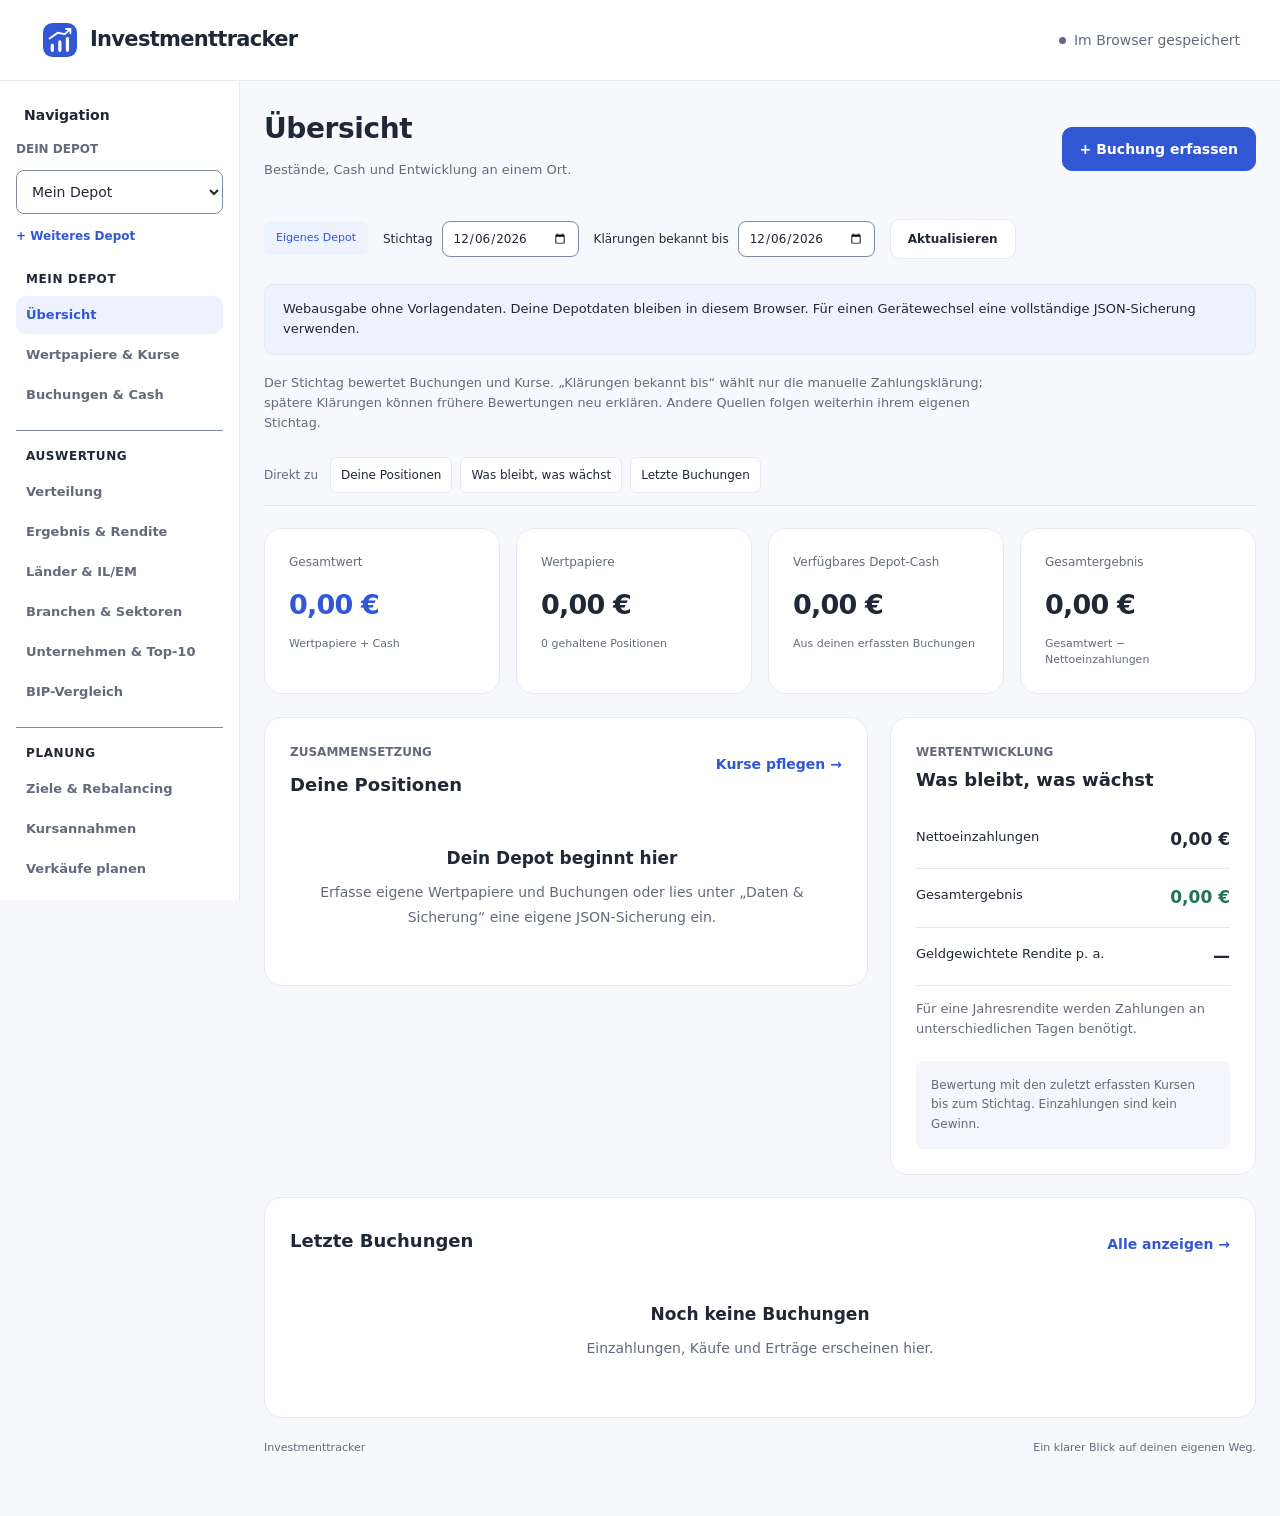
==== commit e8f16506: "Leere Webausgabe auf eigene Sicherungen verweisen" ====
--- a/docs/index.html
+++ b/docs/index.html
@@ -8541,6 +8541,7 @@
 /* Static public edition: no embedded portfolios, source snapshots or server access. */
 (()=>{
  if(!globalThis.TRACKER_PUBLIC_EDITION)return;
+ const emptyOriginal=empty;empty=function(title,body){return emptyOriginal(title,title==='Dein Depot beginnt hier'?'Erfasse eigene Wertpapiere und Buchungen oder lies unter „Daten & Sicherung“ eine eigene JSON-Sicherung ein.':body);};
  const notice=document.createElement('p');notice.className='notice';notice.textContent='Webausgabe ohne Vorlagendaten. Deine Depotdaten bleiben in diesem Browser. Für einen Gerätewechsel eine vollständige JSON-Sicherung verwenden.';document.querySelector('.toolbar').after(notice);
  const demo=document.querySelector('#template')?.closest('.panel');if(demo)demo.hidden=true;
  for(const id of ['template','region-template','country-template','sector-template','company-template','al-template','md-template']){const el=document.getElementById(id);if(el){el.hidden=true;el.disabled=true;}}
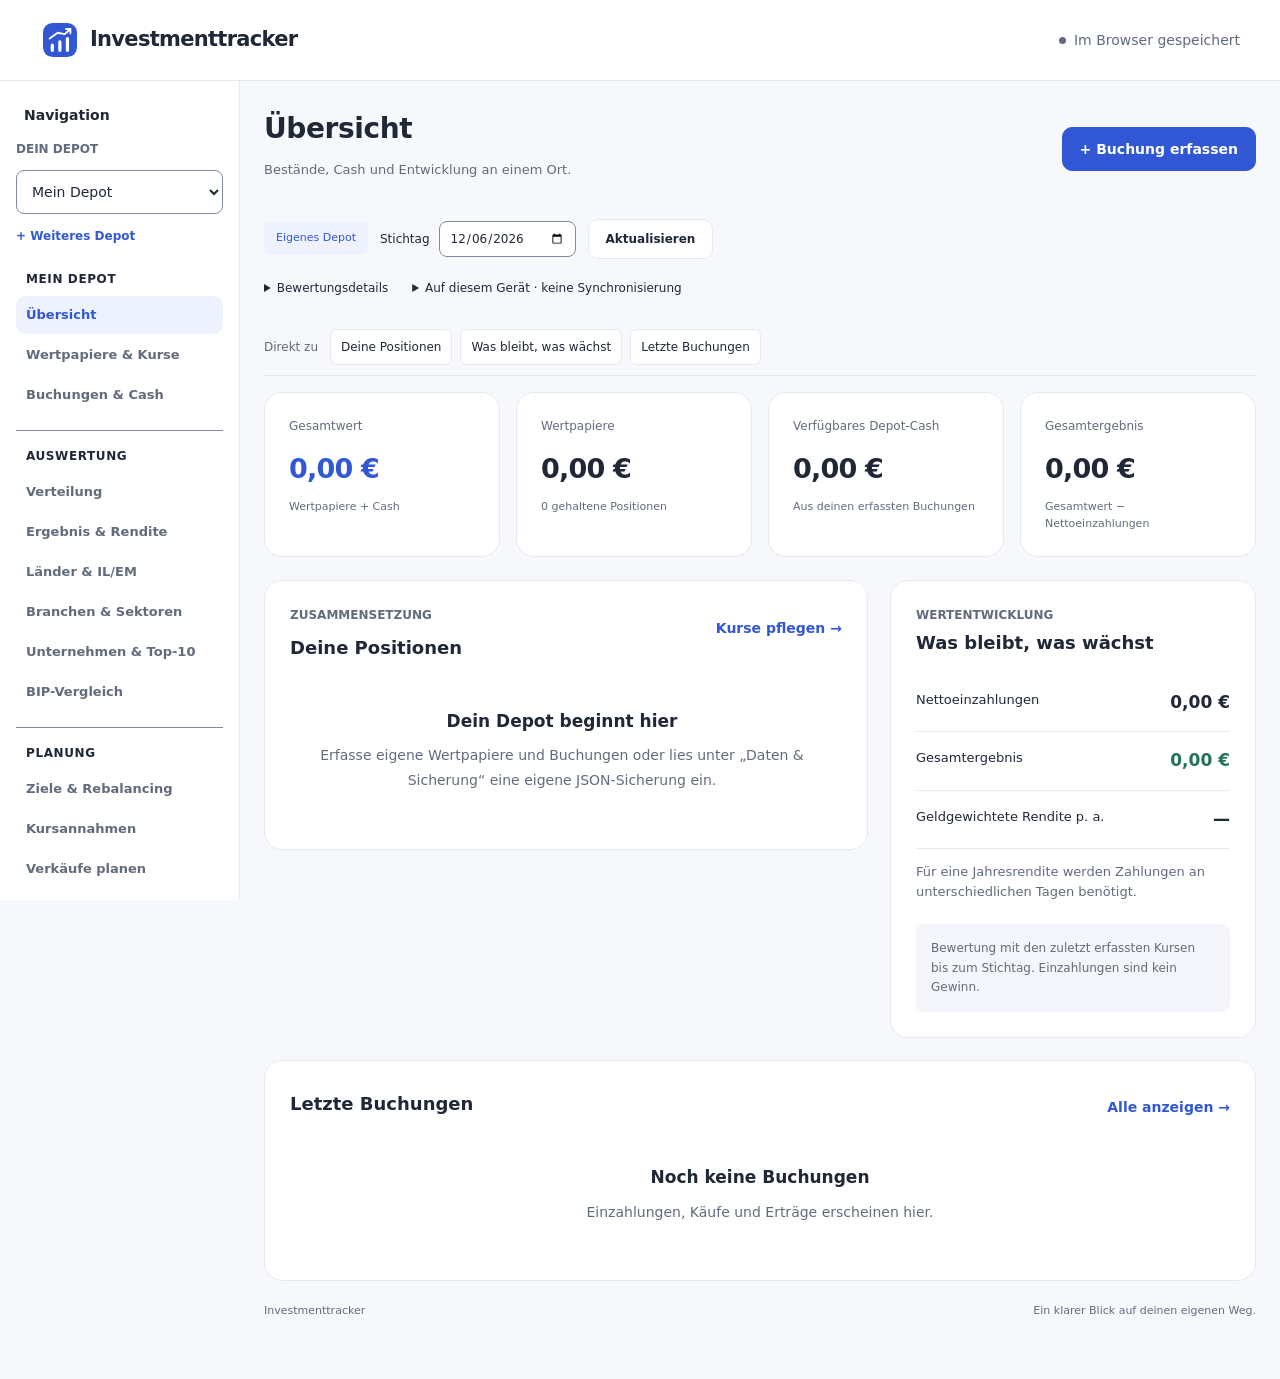
==== commit b12e1342: "Compact public page context and mobile section navigation" ====
--- a/docs/index.html
+++ b/docs/index.html
@@ -269,6 +269,33 @@
  #data>.data-grid{grid-template-columns:repeat(4,minmax(0,1fr))}
  #positions:has(>.position){display:grid;grid-template-columns:repeat(2,minmax(0,1fr));column-gap:28px;align-items:start}
  #positions>.position{min-width:0}
+}
+
+/* Public edition has three export/backup cards; no empty fourth column. */
+.public-edition #data>.public-backup-grid{grid-template-columns:repeat(auto-fit,minmax(min(100%,340px),1fr))}
+
+/* Compact valuation context for the public website. */
+.public-edition .toolbar{margin:12px 0 8px;gap:12px}
+.view-context{display:flex;flex-wrap:wrap;align-items:flex-start;gap:8px 24px;margin-bottom:18px;font-size:12px;color:var(--muted)}
+.view-context>details{min-width:0;max-width:100%}
+.view-context summary,.public-edition .page-sections>summary{cursor:pointer;min-height:44px;padding:12px 0;color:var(--text)}
+.view-context summary:focus-visible,.page-sections>summary:focus-visible{outline:3px solid var(--accent);outline-offset:3px;border-radius:4px}
+.context-content{max-width:72ch;padding:8px 14px;background:var(--surface);border:1px solid var(--border);border-radius:8px;line-height:1.6}
+.context-content>label{display:flex;align-items:center;flex-wrap:wrap;gap:8px}
+.context-content input{font-size:12px;min-height:40px}
+.context-content p{margin:8px 0}
+.context-date{color:var(--accent);font-weight:600}
+.public-edition .page-sections>summary{display:none}
+.public-edition .page-sections .section-index{margin-bottom:16px;padding:0 0 10px}
+@media(max-width:650px){
+ .public-edition main>header{margin-bottom:14px}
+ .public-edition .toolbar{gap:8px 12px}
+ .public-edition .view-context{display:block;margin-bottom:12px}
+ .public-edition .view-context summary{padding:10px 0;min-height:44px}
+ .public-edition .context-date{display:inline;overflow-wrap:anywhere}
+ .public-edition .page-sections{margin:0 0 14px;border-bottom:1px solid var(--border)}
+ .public-edition .page-sections>summary{display:list-item;font-size:12px;list-style-position:inside}
+ .public-edition .page-sections .section-index{border:0;margin-bottom:0;padding-bottom:12px}
 }
 
 /* Group the same tasks as the workbook; keep every view directly reachable. */
@@ -7500,7 +7527,7 @@
   const titles={company_void:'Unternehmensstand stornieren',sector_void:'Sektorstand stornieren',country_void:'Länderstand stornieren',region_add:'Regionaldaten erfassen',region_void:'Regionalstand stornieren',transaction_add:'Buchung erfassen',instrument_add:'Wertpapier hinzufügen',quote_add:'Kurs erfassen',transaction_void:'Buchung stornieren',portfolio_create:'Neues Depot'};$('#dialog-title').textContent=titles[kind];
   let html='';
   if(kind==='transaction_add')html=`<label class="field">Buchungstyp<select name="type">${Object.entries(names).map(([v,n])=>`<option value="${v}">${n}</option>`).join('')}</select></label>${field('Datum','date','date',localDay(),'required')}<label class="field" id="instrument-field">Wertpapier<select name="instrument_id"><option value="">Ohne Zuordnung</option>${options()}</select></label><div class="form-grid">${field('Betrag / Handelswert (€)','amount','text','','required inputmode="decimal" placeholder="z. B. 150,00"')}${field('Stückzahl','quantity','text','0','inputmode="decimal"')}</div><p class="muted">Beträge immer positiv eingeben. Bei Kauf/Verkauf Handelswert vor zusätzlichen Gebühren und Steuern. Der Buchungstyp bestimmt das Vorzeichen.</p><div class="form-grid">${field('Zusätzliche Gebühren (€)','fee','text','0','inputmode="decimal"')}${field('Zusätzliche Steuern (€)','tax','text','0','inputmode="decimal"')}</div>${field('Notiz (optional)','note','text','','maxlength="500"')}`;
-  if(kind==='instrument_add')html=field('Name','name','text','','required maxlength="160"')+field('ISIN','isin','text','','required minlength="12" maxlength="12" placeholder="z. B. IE00BK5BQV03"')+field('Strategie / Kategorie','category','text','Ohne Zuordnung','required maxlength="60"')+'<p class="muted">Die erste Version erfasst EUR-Handelswerte. Die Fondswährung kann davon abweichen.</p>';
+  if(kind==='instrument_add')html=field('Name','name','text','','required maxlength="160"')+field('ISIN','isin','text','','required minlength="12" maxlength="12" placeholder="z. B. IE00BK5BQV03"')+field('Strategie / Kategorie','category','text','Ohne Zuordnung','required maxlength="60"')+'<p class="muted">Handelswerte werden in EUR erfasst. Die Fondswährung kann davon abweichen.</p>';
   if(kind==='quote_add')html=`<label class="field">Wertpapier<select name="instrument_id" required>${options()}</select></label>${field('Kursdatum','date','date',localDay(),'required')}${field('Kurs in EUR','price','text','','required inputmode="decimal"')}${field('Quelle','source','text','Manuell','required maxlength="120"')}`;
   if(kind==='transaction_void')html=`<input name="id" type="hidden" value="${esc(id)}"><p>Die Buchung bleibt im Journal erhalten, zählt aber nicht mehr für Bestand und Cash. Abhängige Verkäufe können ein Storno verhindern.</p>${field('Grund','reason','text','','required maxlength="500"')}`;
   if(kind==='portfolio_create')html=field('Depotname','name','text','','required maxlength="80"')+'<label class="field">Verwendung<select name="mode"><option value="example">Beispiel / ausprobieren</option><option value="live">Eigenes Depot</option></select></label>';
@@ -7875,7 +7902,7 @@
   $('#sector-taxonomy').innerHTML='<option value="">Schema auswählen</option>'+taxonomies.map(t=>`<option value="${esc(t.taxonomy_id)}">${esc(t.labels.join(' / '))} · ${esc(t.taxonomy_id)}</option>`).join('');
   $('#sector-taxonomy').value=v.taxonomy;
   const chosen=taxonomies.find(t=>t.taxonomy_id===v.taxonomy),conflict=chosen?.conflict||d.warnings.some(w=>w.taxonomy_id===v.taxonomy&&['sector_conflict','sector_alias_conflict'].includes(w.code)),blocked=v.basis==='reported'&&(!chosen||conflict);
-  $('#sector-basis-note').textContent=v.basis==='total'?'Hauptansicht: Anteil am gesamten Wertpapierwert ohne Cash. Gleiche Namen aus verschiedenen Schemata bleiben getrennt.':!chosen?'Bitte ein Klassifikationsschema auswählen. Es gibt keine gemeinsame Normierung verschiedener Schemata.':conflict?'Widersprüchliche Schema-/Sektoridentitäten: Anteile innerhalb dieses Schemas werden nicht ausgegeben.':'Vorlagenbasis: Anteil innerhalb gemeldeter Sektorwerte des ausgewählten Schemas. Bezugswert R = '+money(chosen.reported.value)+'. Lücken und Überdeckung bleiben oben sichtbar; Rohgewichte werden nicht verändert.';
+  $('#sector-basis-note').textContent=v.basis==='total'?'Hauptansicht: Anteil am gesamten Wertpapierwert ohne Cash. Gleiche Namen aus verschiedenen Schemata bleiben getrennt.':!chosen?'Bitte ein Klassifikationsschema auswählen. Es gibt keine gemeinsame Normierung verschiedener Schemata.':conflict?'Widersprüchliche Schema-/Sektoridentitäten: Anteile innerhalb dieses Schemas werden nicht ausgegeben.':'Gewählte Prozentbasis: Anteil innerhalb gemeldeter Sektorwerte des ausgewählten Schemas. Bezugswert R = '+money(chosen.reported.value)+'. Lücken und Überdeckung bleiben oben sichtbar; Rohgewichte werden nicht verändert.';
   const headers=['Sektor','Klassifikationsschema','Gemeldeter Wert',v.basis==='total'?'Anteil am Wertpapierwert':'Anteil innerhalb gemeldeter Sektorwerte'];
   const rows=(d.sectors||[]).filter(r=>v.basis==='total'||r.taxonomy_id===v.taxonomy).sort((a,b)=>countryUnits(a.value)===countryUnits(b.value)?a.labels.join('/').localeCompare(b.labels.join('/')):countryUnits(a.value)>countryUnits(b.value)?-1:1);
   $('#sector-values').innerHTML=!d.complete?empty('Bewertung unvollständig','Fehlende Kurse ergänzen.'):blocked?empty('Schema auswählen oder Quellenkonflikt klären','Die Hauptansicht am Wertpapierwert bleibt verfügbar.'):rows.length?sectorTable(headers,rows.map(r=>`<tr data-sector-id="${esc(r.sector_id)}" data-taxonomy-id="${esc(r.taxonomy_id)}">${sectorCells(headers,[esc(r.labels.join(' / ')),`${esc(taxonomies.find(t=>t.taxonomy_id===r.taxonomy_id)?.labels.join(' / '))}<small>${esc(r.taxonomy_id)}</small>`,money(r.value),percent(v.basis==='total'?r.weight_total_securities:r.weight_reported_in_taxonomy)])}</tr>`)):empty('Noch keine gemeldeten Sektoren','Sektorstände manuell erfassen oder Vorlagenquellen prüfen.');
@@ -7963,7 +7990,7 @@
  const mappings=d.mappings||[];if(!v.mapping&&mappings.length===1)v.mapping=mappings[0].mapping_id;
  $('#company-basis').value=v.basis;$('#company-mapping').innerHTML='<option value="">Schema auswählen</option>'+mappings.map(m=>`<option value="${esc(m.mapping_id)}">${esc(m.labels.join(' / '))}</option>`).join('');$('#company-mapping').value=v.mapping;
  const m=mappings.find(m=>m.mapping_id===v.mapping),blocked=v.basis==='reported'&&(!m||m.conflict);
- $('#company-note').textContent=v.basis==='total'?'Anteile am gesamten Wertpapierwert. Gleiche Namen aus verschiedenen Schemata bleiben getrennt.':blocked?'Schema auswählen oder Identitätskonflikt klären.':'Vorlagenbasis: gemeldete Werte dieses Schemas '+money(m.reported.value)+'. Ungeklärter Anteil: '+percent(m.unresolved_weight_reported_values)+'. Nicht gemeldeter Rest bleibt oben sichtbar.';
+ $('#company-note').textContent=v.basis==='total'?'Anteile am gesamten Wertpapierwert. Gleiche Namen aus verschiedenen Schemata bleiben getrennt.':blocked?'Schema auswählen oder Identitätskonflikt klären.':'Gewählte Prozentbasis: gemeldete Werte dieses Schemas '+money(m.reported.value)+'. Ungeklärter Anteil: '+percent(m.unresolved_weight_reported_values)+'. Nicht gemeldeter Rest bleibt oben sichtbar.';
  const headers=['Namensgruppe','Schema','Gemeldeter Wert','Anteil','ETF-Beiträge'];
  $('#company-values').innerHTML=!d.complete||blocked?empty('Keine vollständige Vergleichsbasis','Quellen oder Kurse prüfen.'):(d.companies||[]).length?sectorTable(headers,d.companies.filter(g=>v.basis==='total'||g.mapping_id===v.mapping).sort((a,b)=>countryUnits(a.value)>countryUnits(b.value)?-1:1).map(g=>`<tr>${sectorCells(headers,[esc(g.labels.join(' / ')),esc(mappings.find(m=>m.mapping_id===g.mapping_id)?.labels.join(' / ')),money(g.value),percent(v.basis==='total'?g.weight_total_securities:g.weight_reported_in_mapping),`<details><summary>${g.contributing_etf_count} ETF(s)</summary>${g.contributions.map(c=>`<p>${esc(name(c.instrument_id))}: ${money(c.value)} · ${percent(c.weight)} im ETF</p>`).join('')}</details>`])}</tr>`)):empty('Noch keine Unternehmensdaten','Vorlagenquellen prüfen oder einen Depotexport mit Unternehmensständen importieren.');
  const ph=['ETF-Paar','Gemeinsame Gruppen','Beobachteter Gewichtsindikator'];
@@ -8132,7 +8159,7 @@
 function renderMetadata(p){
  const old=mdChoices.get(p.id);$('#md-instrument').innerHTML=p.instruments.length?p.instruments.map(i=>`<option value="${esc(i.id)}">${esc(i.name)} · ${esc(i.isin)}</option>`).join(''):'<option value="">Noch keine Wertpapiere</option>';if(p.instruments.some(i=>i.id===old))$('#md-instrument').value=old;mdChoices.set(p.id,$('#md-instrument').value);$('#md-new').disabled=$('#md-template').disabled=!p.instruments.length;renderMetadataChoice();
 }
-function renderMetadataChoice(){const p=current(),iid=$('#md-instrument').value,r=p?.instrument_metadata?.instruments.find(r=>r.instrument_id===iid);$('#md-current').innerHTML=r?.snapshot_id?`<h3>Am Stichtag ${date($('#as-of').value)} bekannter Stand</h3>${mdSource(r)}${mdData(r.data)}${r.warnings.length?`<ul class="notice warning">${r.warnings.map(w=>`<li>${esc(mdWarnings[w]||'Eine Produktangabe ist unbekannt.')}</li>`).join('')}</ul>`:''}`:'<div class="empty">Kein am gewählten Stichtag bekannter Quellenstand. Erfasse eigene Angaben oder wähle Vorlagendaten ausdrücklich aus.</div>';const history=(p?.instrument_metadata_snapshots||[]).filter(r=>r.instrument_id===iid).sort((a,b)=>b.observed_date.localeCompare(a.observed_date)||b.sequence-a.sequence);$('#md-history-content').innerHTML=history.length?history.map(r=>`<article class="md-history-row"><strong>${r.void?'Storniert':r.observed_date>$('#as-of').value?'Erst nach dem Stichtag beobachtet':'Erfasster Quellenstand'}</strong>${mdSource(r)}<details><summary>Angaben ansehen</summary>${mdData(r.data)}</details>${r.void?`<p class="muted">Grund: ${esc(r.void_reason)}</p>`:`<button class="row-action" data-md-void="${esc(r.id)}">Stand stornieren</button>`}</article>`).join(''):'<p class="muted">Noch keine Quellenhistorie.</p>';}
+function renderMetadataChoice(){const p=current(),iid=$('#md-instrument').value,r=p?.instrument_metadata?.instruments.find(r=>r.instrument_id===iid);$('#md-current').innerHTML=r?.snapshot_id?`<h3>Am Stichtag ${date($('#as-of').value)} bekannter Stand</h3>${mdSource(r)}${mdData(r.data)}${r.warnings.length?`<ul class="notice warning">${r.warnings.map(w=>`<li>${esc(mdWarnings[w]||'Eine Produktangabe ist unbekannt.')}</li>`).join('')}</ul>`:''}`:'<div class="empty">Kein am gewählten Stichtag bekannter Quellenstand. Wähle ein Wertpapier und erfasse eigene Angaben über „Neuen Quellenstand erfassen“.</div>';const history=(p?.instrument_metadata_snapshots||[]).filter(r=>r.instrument_id===iid).sort((a,b)=>b.observed_date.localeCompare(a.observed_date)||b.sequence-a.sequence);$('#md-history-content').innerHTML=history.length?history.map(r=>`<article class="md-history-row"><strong>${r.void?'Storniert':r.observed_date>$('#as-of').value?'Erst nach dem Stichtag beobachtet':'Erfasster Quellenstand'}</strong>${mdSource(r)}<details><summary>Angaben ansehen</summary>${mdData(r.data)}</details>${r.void?`<p class="muted">Grund: ${esc(r.void_reason)}</p>`:`<button class="row-action" data-md-void="${esc(r.id)}">Stand stornieren</button>`}</article>`).join(''):'<p class="muted">Noch keine Quellenhistorie.</p>';}
 $('#md-instrument').onchange=()=>{mdChoices.set(selected,$('#md-instrument').value);renderMetadataChoice();};
 const mdEditor=document.createElement('dialog');mdEditor.id='md-editor';mdEditor.setAttribute('aria-labelledby','md-title');mdEditor.innerHTML='<form id="md-form" novalidate><div class="dialog-heading"><h2 id="md-title"></h2><button id="md-close" type="button" class="icon-button" aria-label="Stammdaten schließen">×</button></div><p id="md-depot"></p><div id="md-fields"></div><p id="md-error" role="alert" class="form-error"></p><div class="dialog-actions"><button id="md-cancel" type="button" class="secondary">Abbrechen</button><button id="md-save" type="submit" class="primary">Quellenstand speichern</button></div></form>';document.body.append(mdEditor);
 const mdOptional=(label,name,type='text',extra='')=>field(label,name,type,'',extra);
@@ -8541,7 +8568,16 @@
 /* Static public edition: no embedded portfolios, source snapshots or server access. */
 (()=>{
  if(!globalThis.TRACKER_PUBLIC_EDITION)return;
- const emptyOriginal=empty;empty=function(title,body){return emptyOriginal(title,title==='Dein Depot beginnt hier'?'Erfasse eigene Wertpapiere und Buchungen oder lies unter „Daten & Sicherung“ eine eigene JSON-Sicherung ein.':body);};
+ document.documentElement.classList.add('public-edition');
+ const emptyCopy=new Map([
+  ['Dein Depot beginnt hier','Erfasse eigene Wertpapiere und Buchungen oder lies unter „Daten & Sicherung“ eine eigene JSON-Sicherung ein.'],
+  ['Noch keine Wertpapiere','Lege unter „Wertpapiere & Kurse“ eigene Wertpapiere an oder importiere unter „Daten & Sicherung“ einen eigenen Depotexport.'],
+  ['Noch keine Positionshistorie','Erfasse eigene Wertpapierbuchungen. Auch vollständig verkaufte Positionen bleiben danach sichtbar.'],
+  ['Noch keine gemeldeten Sektoren','Erfasse Sektorstände bei deinen Wertpapieren oder importiere einen eigenen Depotexport mit Sektorständen.'],
+  ['Noch keine Unternehmensdaten','Erfasse Unternehmensstände bei deinen Wertpapieren oder importiere einen eigenen Depotexport mit Unternehmensständen.'],
+  ['Eigene Register beginnen leer','Lege über „Eigenes Register anlegen“ dein erstes depotübergreifendes Register an.']
+ ]);
+ const emptyOriginal=empty;empty=function(title,body){return emptyOriginal(title,emptyCopy.get(title)||body);};
  const notice=document.createElement('p');notice.className='notice';notice.textContent='Webausgabe ohne Vorlagendaten. Deine Depotdaten bleiben in diesem Browser. Für einen Gerätewechsel eine vollständige JSON-Sicherung verwenden.';document.querySelector('.toolbar').after(notice);
  const demo=document.querySelector('#template')?.closest('.panel');if(demo)demo.hidden=true;
  for(const id of ['template','region-template','country-template','sector-template','company-template','al-template','md-template']){const el=document.getElementById(id);if(el){el.hidden=true;el.disabled=true;}}
@@ -8550,10 +8586,83 @@
  for(const link of document.querySelectorAll('.section-index a')){const id=link.hash.split('/')[1],el=id&&document.getElementById(id);if(el?.hidden)link.remove();}
  const planning=document.querySelector('#planning');const p=document.createElement('p');p.className='muted';p.textContent='Eigene Zielgewichte und Vergleiche sind verfügbar. Feste Handelsvorschauen der Tabellen-Vorlage sind in dieser datenfreien Webausgabe nicht enthalten.';planning?.prepend(p);
  const warning=document.querySelector('#gdp>.panel>.notice');if(warning)warning.textContent='Diese Webausgabe enthält keine BIP-Vorlagendaten. Eigene Datensätze können lokal erfasst oder aus einer eigenen Sicherung übernommen werden.';
- const sync=document.querySelector('#sy-panel p');if(sync)sync.textContent='GitHub Pages stellt die Anwendung bereit. Es gibt keinen automatischen Abgleich deiner Depotdaten zwischen Geräten. Deine Eingaben und Sicherungsimporte werden lokal in diesem Browser verarbeitet.';
+ const text=(selector,value)=>{const el=document.querySelector(selector);if(el)el.textContent=value;};
+ text('#distribution>.panel>p','Regionaldaten gelten für den jeweils erfassten Quellenstand. Sie werden nicht automatisch aktualisiert.');
+ text('#countries>.panel>p','Zusammensetzung und Klassifikation richten sich nach deinen erfassten Quellen und deren Datum. Fehlende Angaben bleiben unbekannt; keine automatische Aktualisierung.');
+ text('#sector-basis option[value="reported"]','Gemeldete Sektorwerte des ausgewählten Schemas');
+ text('#company-basis option[value="reported"]','Gemeldete Werte des ausgewählten Schemas');
+ text('#gdp-basis option[value="world"]','Weltbasis der Quelle / gesamter Wertpapierwert');
+ text('#targets>p','Feste Beispielziele aus der Tabellen-Vorlage, keine persönlichen Zielvorgaben. Eigene Gewichte kannst du unter „Eigene Zielgewichte“ festlegen. Zielband: ±10 % relativ zum Zielgewicht, einschließlich der Grenzen.');
+ text('#sy-panel h2','Speicherung & Gerätewechsel');
+ text('#sy-panel p','Diese Website synchronisiert deine Daten nicht automatisch zwischen Geräten. Lade unter „Vollständige Sicherung“ eine JSON-Datei herunter und lies sie auf dem anderen Gerät wieder ein. Eingaben und Importe bleiben im jeweiligen Browser.');
+ text('#data-path + p','Deine Daten bleiben auf diesem Gerät in diesem Browser. Bewahre zusätzlich eine vollständige JSON-Sicherung auf einem zweiten Medium auf.');
+ // Keep the existing controls and event handlers; only clarify scope and layout.
+ const grid=document.querySelector('#data>.data-grid');grid.classList.add('public-backup-grid');
+ for(const step of grid.querySelectorAll('.step'))step.remove();
+ const backup=document.querySelector('#backup'),backupCard=backup.closest('.panel');
+ grid.prepend(backupCard);
+ text('#backup','Vollständige Sicherung herunterladen');
+ backupCard.querySelector('h2').textContent='Vollständige Sicherung';
+ backupCard.querySelector('p').textContent='Alle Depots, Freistellungsregister, BIP-Daten und das Änderungsprotokoll gemeinsam sichern. Empfohlen vor einem Gerätewechsel. Die JSON-Datei zusätzlich auf einem zweiten Medium aufbewahren.';
+ document.querySelector('#export').closest('.panel').querySelector('h2').textContent='Einzelnes Depot exportieren';
+ document.querySelector('#export').closest('.panel').querySelector('p').textContent='Nur das ausgewählte Depot mit seinen Daten exportieren. Depotübergreifende Freistellungsregister und eigene BIP-Datensätze sind nicht enthalten. Für einen Gerätewechsel die vollständige Sicherung verwenden.';
+ const index=document.querySelector('#data>.section-index');
+ if(index){for(const panel of document.querySelectorAll('#data .panel')){const link=[...index.querySelectorAll('a')].find(a=>a.hash===`#data/${panel.id}`);if(link){link.textContent=panel.querySelector('h2').textContent;index.append(link);}}}
+ const originalNavigate=navigate;
+ function updatePageAction(){
+  const button=document.querySelector('#new-transaction');
+  const actions={overview:['+ Buchung erfassen',()=>openEditor('transaction_add')],journal:['+ Buchung erfassen',()=>openEditor('transaction_add')],securities:['+ Wertpapier anlegen',()=>document.querySelector('#new-instrument').click()],data:['Vollständig sichern',()=>backup.click()],planning:['Eigene Ziele bearbeiten',()=>{location.hash='#planning/ct-panel';}],allowances:['+ Register anlegen',()=>document.querySelector('#al-new').click()]};
+  const entry=actions[page];button.hidden=!entry;
+  button.onclick=entry?entry[1]:null;
+  if(entry)button.textContent=entry[0];
+  if(page==='data')text('#subtitle','Daten sichern, wieder einlesen und die Darstellung anpassen.');
+ }
+ navigate=function(next){originalNavigate(next);updatePageAction();};
+ updatePageAction();
  const originalAPI=TrackerLocal.api;TrackerLocal.api=function(route,body){if(route==='import/preview'&&body?.source==='template')return Promise.reject(Error('Diese Webausgabe enthält keine Vorlagendaten.'));return originalAPI.call(this,route,body);};
 })();
 
+/* Compact public-website context; retain the original date inputs and handlers. */
+(()=>{
+ if(!globalThis.TRACKER_PUBLIC_EDITION)return;
+ const toolbar=document.querySelector('.toolbar');
+ const context=document.createElement('div');context.className='view-context';
+ const valuation=document.createElement('details');valuation.id='valuation-details';
+ const summary=document.createElement('summary');summary.append('Bewertungsdetails');
+ const activeDate=document.createElement('span');activeDate.className='context-date';summary.append(activeDate);
+ valuation.append(summary);
+ const content=document.createElement('div');content.className='context-content';
+ content.append(document.querySelector('#pc-knowledge').closest('label'),document.querySelector('#pc-date-note'));
+ valuation.append(content);
+ const storage=document.createElement('details');storage.id='storage-details';
+ const storageSummary=document.createElement('summary');storageSummary.textContent='Auf diesem Gerät · keine Synchronisierung';
+ const storageCopy=document.createElement('p');storageCopy.textContent='Deine Depotdaten bleiben in diesem Browser. Für einen Gerätewechsel eine vollständige JSON-Sicherung herunterladen und auf dem anderen Gerät einlesen. Browserdaten können gelöscht werden; bewahre Sicherungen zusätzlich auf einem zweiten Medium auf.';
+ const backupLink=document.createElement('button');backupLink.type='button';backupLink.className='text-button';backupLink.dataset.go='data';backupLink.textContent='Zu Daten & Sicherung →';
+ const storageContent=document.createElement('div');storageContent.className='context-content';storageContent.append(storageCopy,backupLink);
+ storage.append(storageSummary,storageContent);context.append(valuation,storage);
+ // Replace only the public-edition notice, leaving all warnings/errors intact.
+ const publicNotice=toolbar.nextElementSibling;
+ if(publicNotice?.classList.contains('notice'))publicNotice.remove();
+ toolbar.after(context);
+ function updateContext(){
+  const value=document.querySelector('#pc-knowledge').value,asOf=document.querySelector('#as-of').value;
+  activeDate.textContent=value&&value!==asOf?` · Klärungen bis ${date(value)}`:'';
+  valuation.classList.toggle('has-custom-date',!!value&&value!==asOf);
+ }
+ for(const id of ['pc-knowledge','as-of'])document.getElementById(id).addEventListener('change',updateContext);
+ updateContext();
+ // On narrow displays the section list is available without filling the screen.
+ const mobile=matchMedia('(max-width:650px)'),sectionMenus=[];
+ for(const index of document.querySelectorAll('.section-index')){
+  const menu=document.createElement('details');menu.className='page-sections';
+  const heading=document.createElement('summary');heading.textContent='Abschnitte dieser Seite';
+  index.before(menu);menu.append(heading,index);sectionMenus.push(menu);
+  index.addEventListener('click',e=>{if(mobile.matches&&e.target.closest('a'))menu.open=false;});
+ }
+ function layout(){for(const menu of sectionMenus)menu.open=!mobile.matches;}
+ mobile.addEventListener('change',layout);layout();
+})();
+
 
 </script>
 </body></html>
